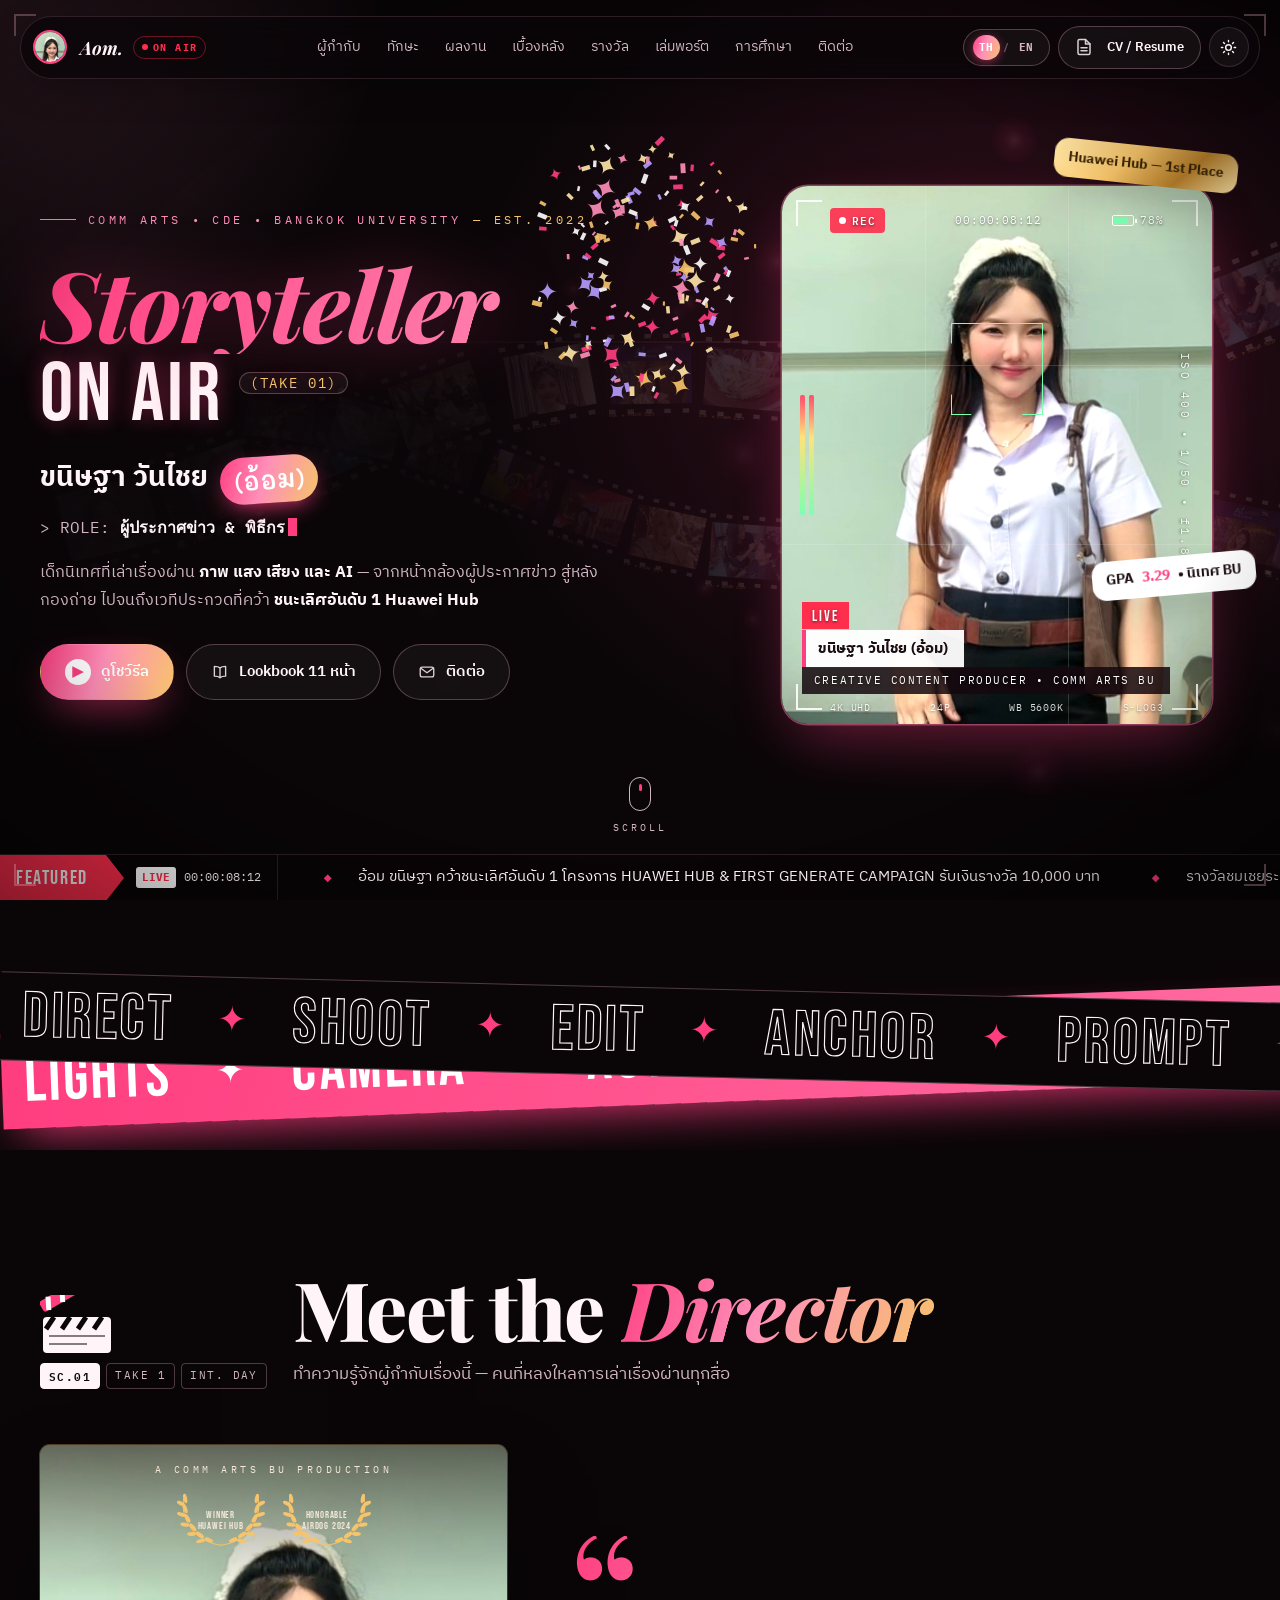
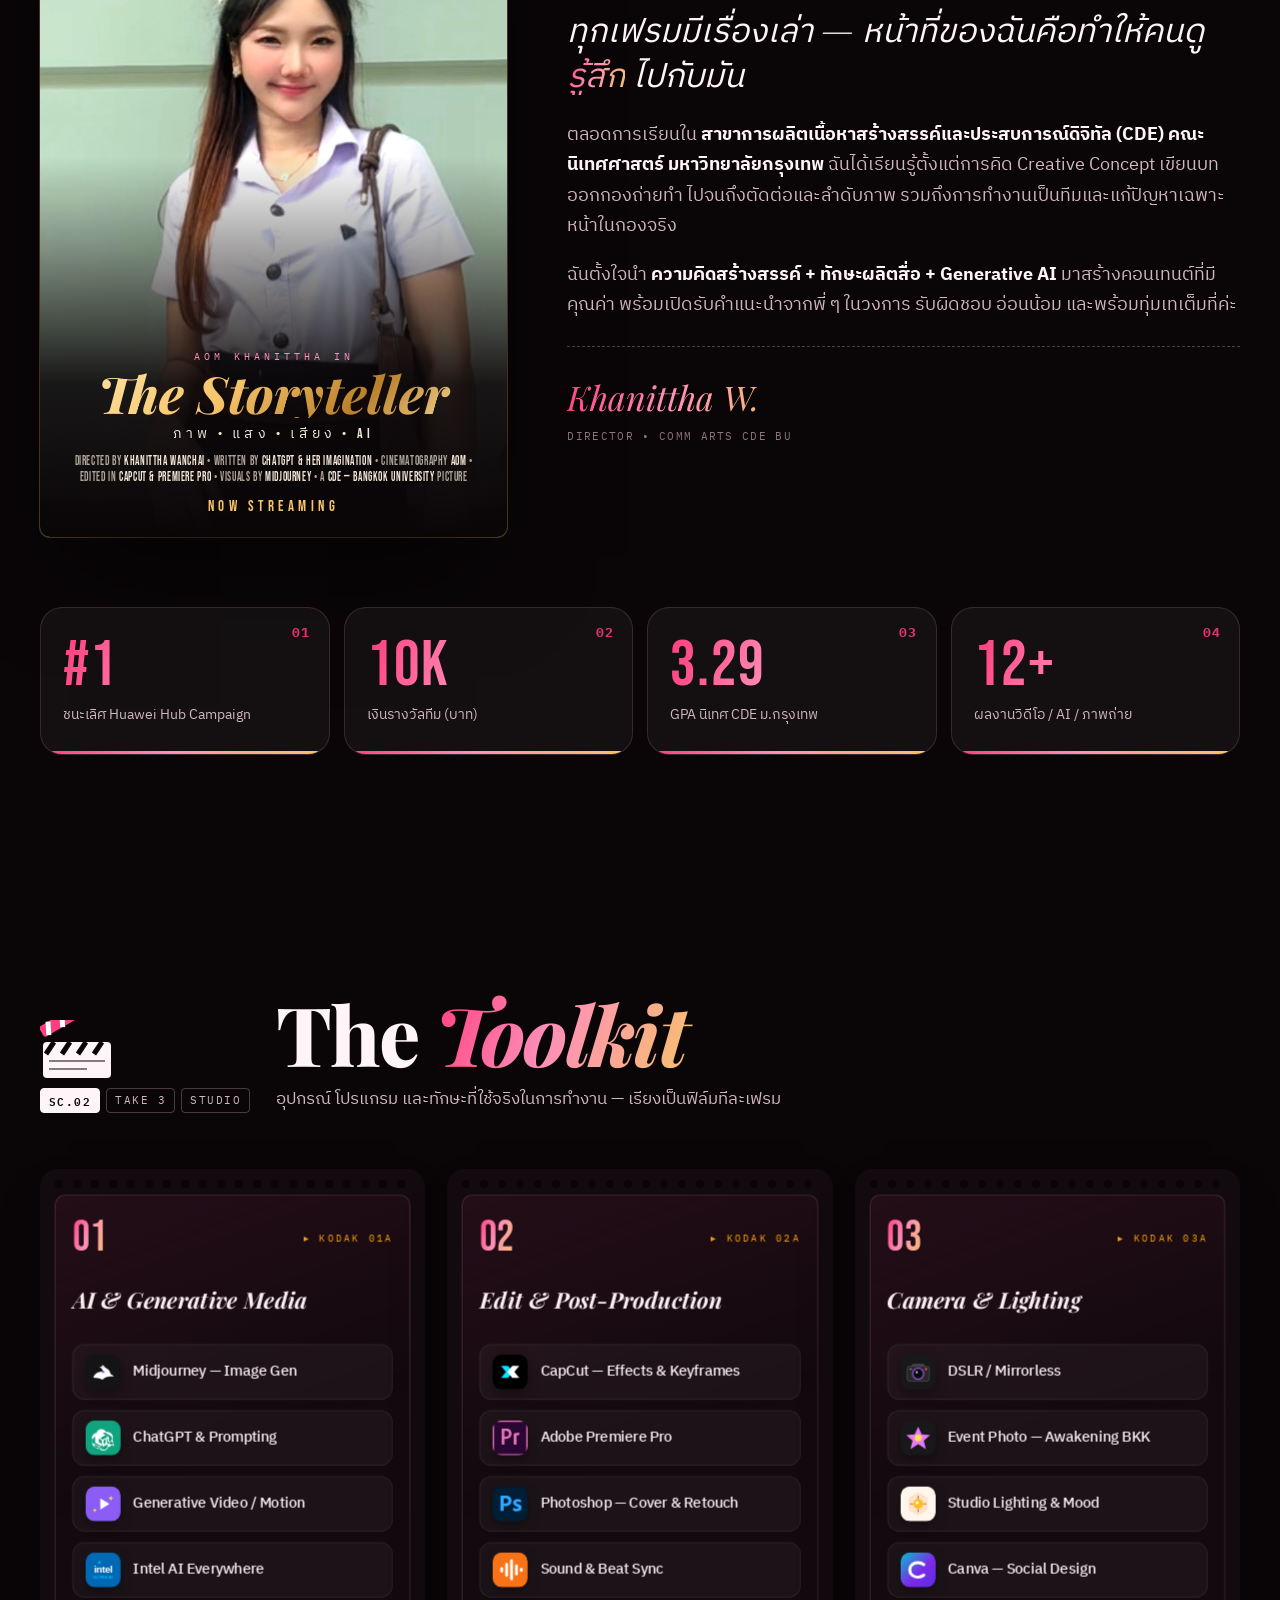
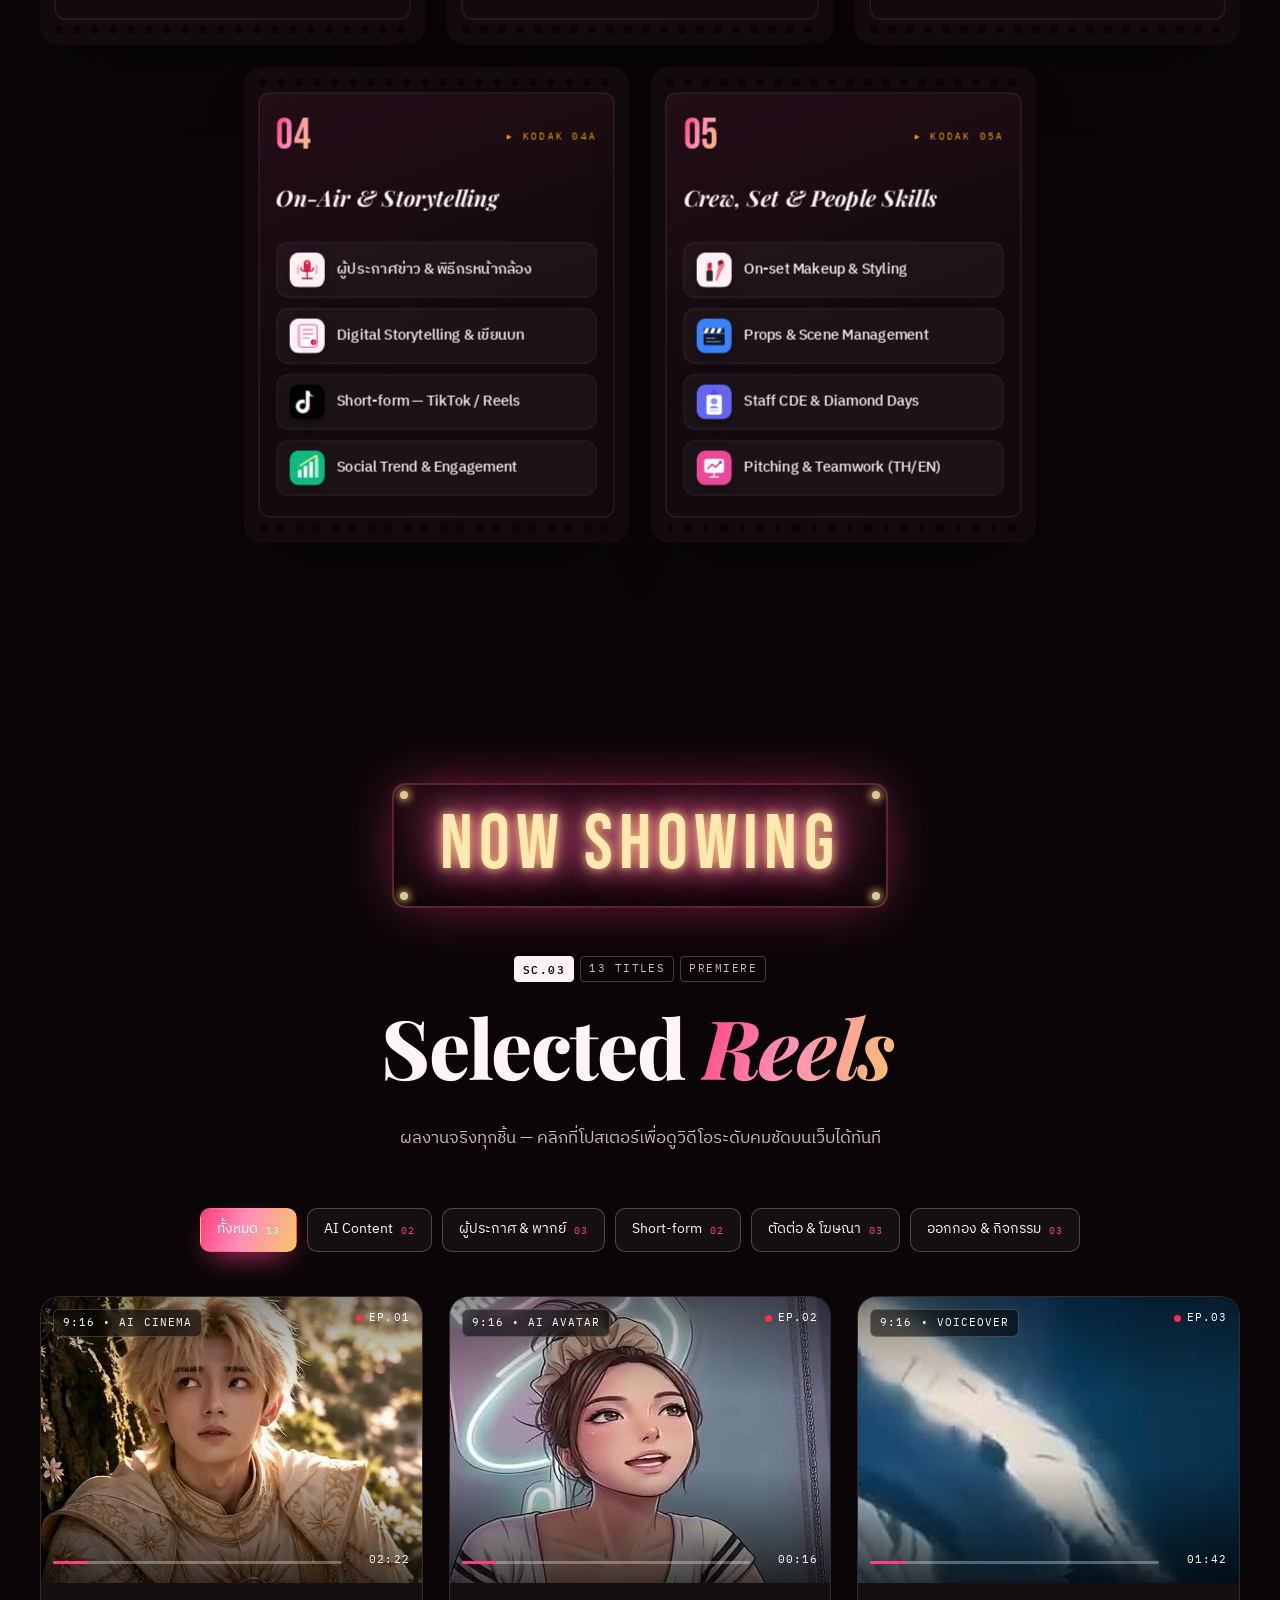
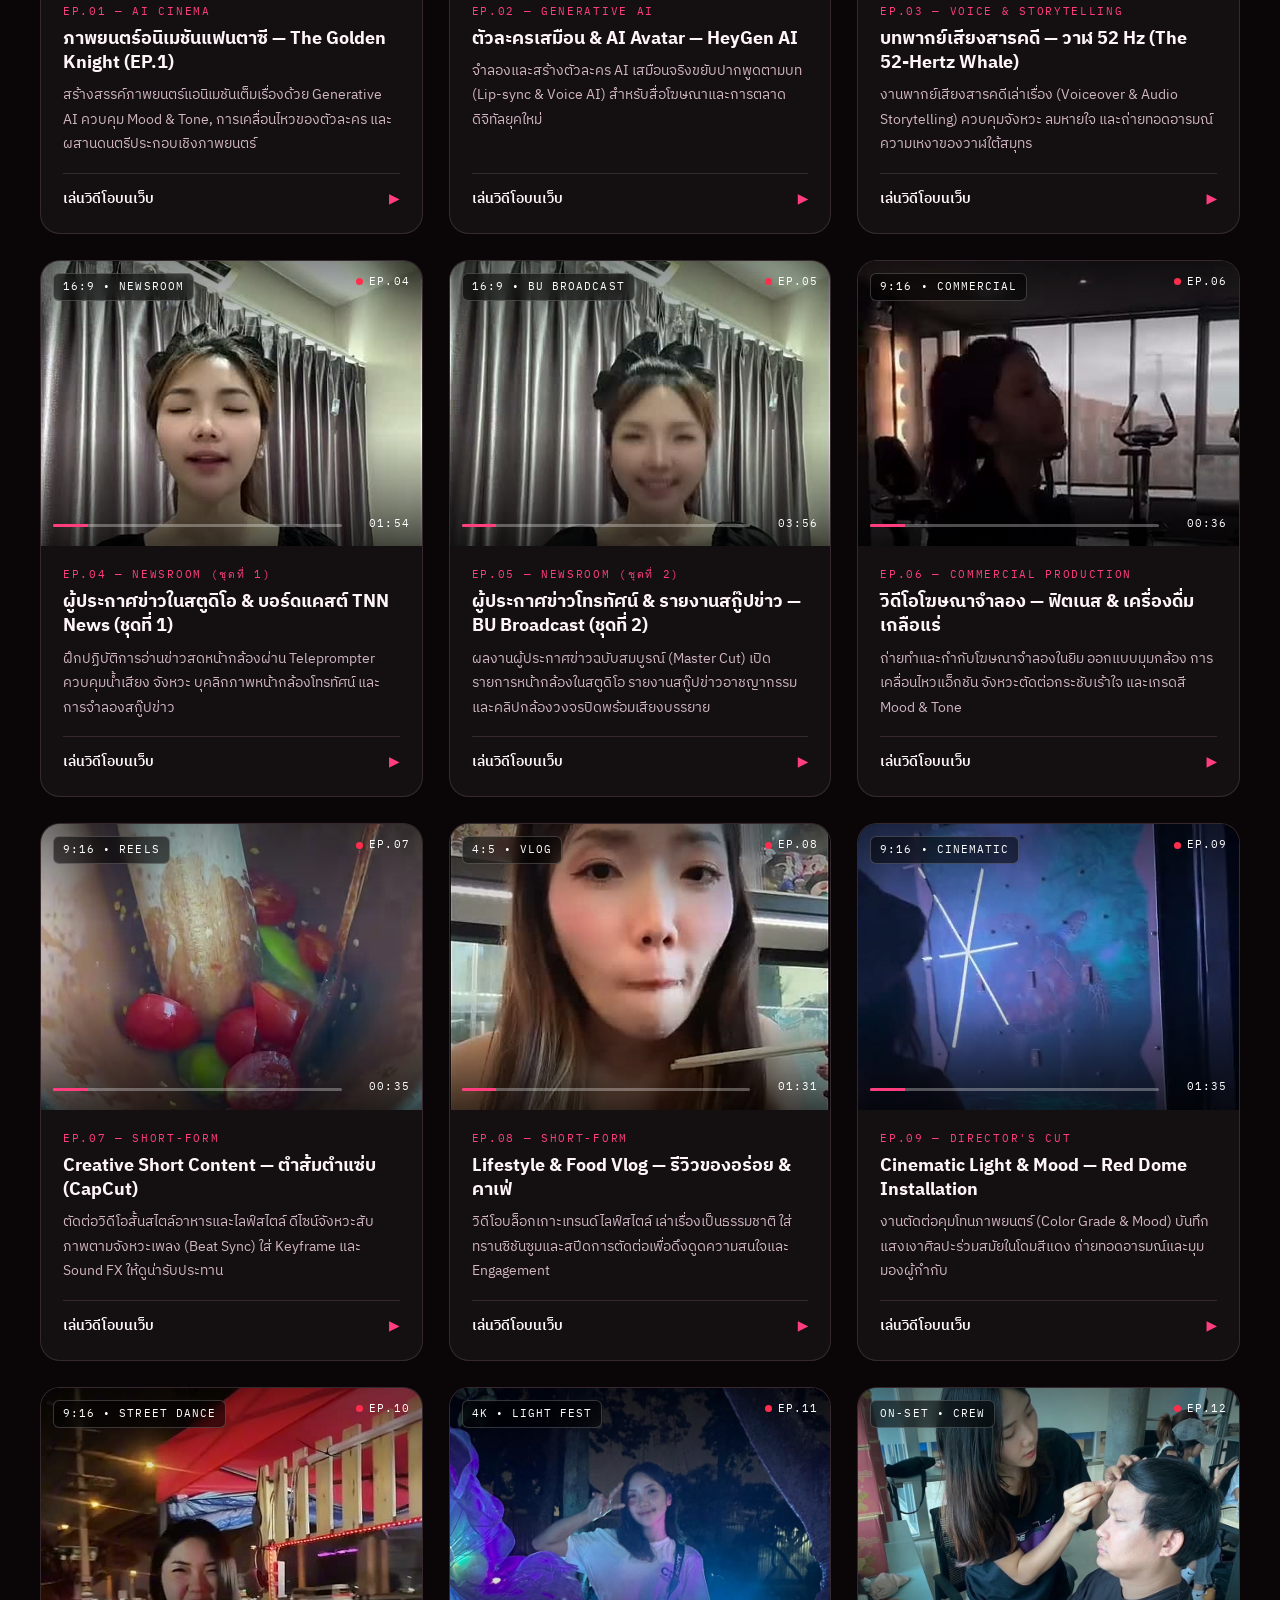
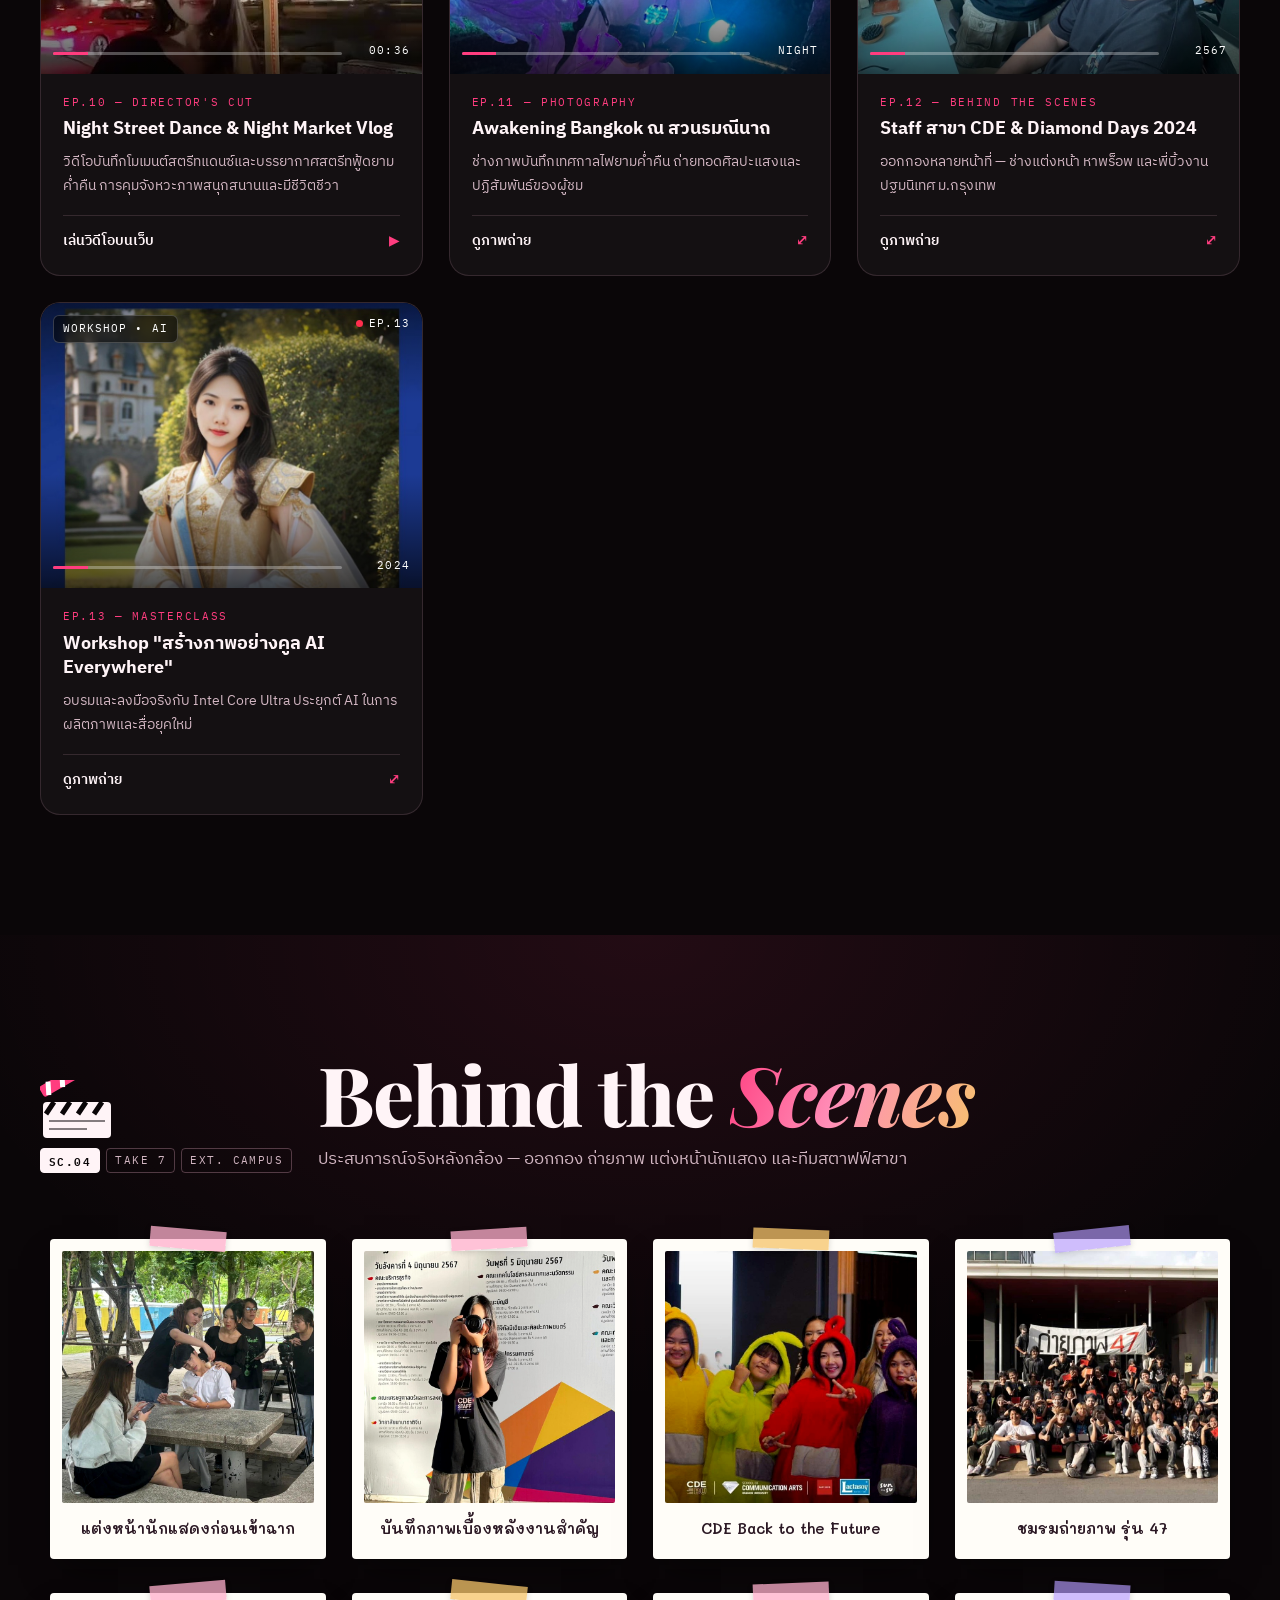
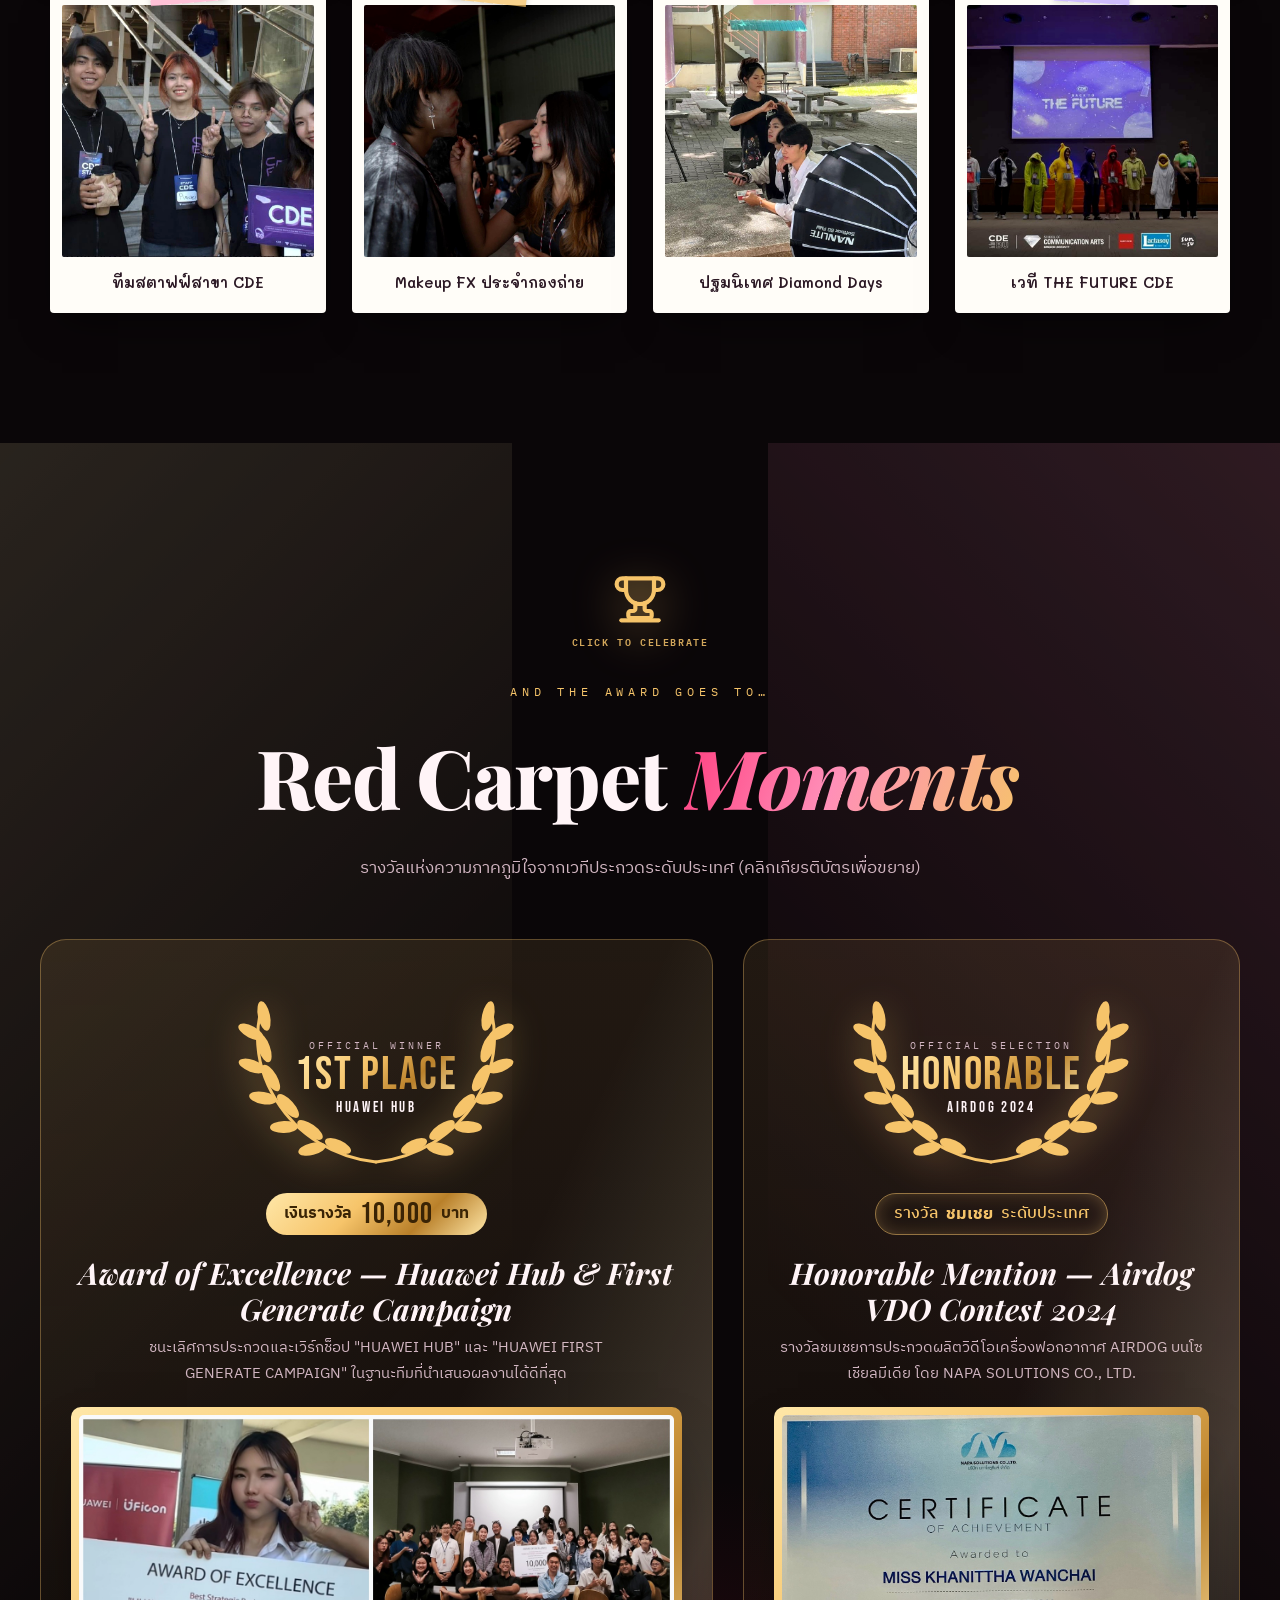
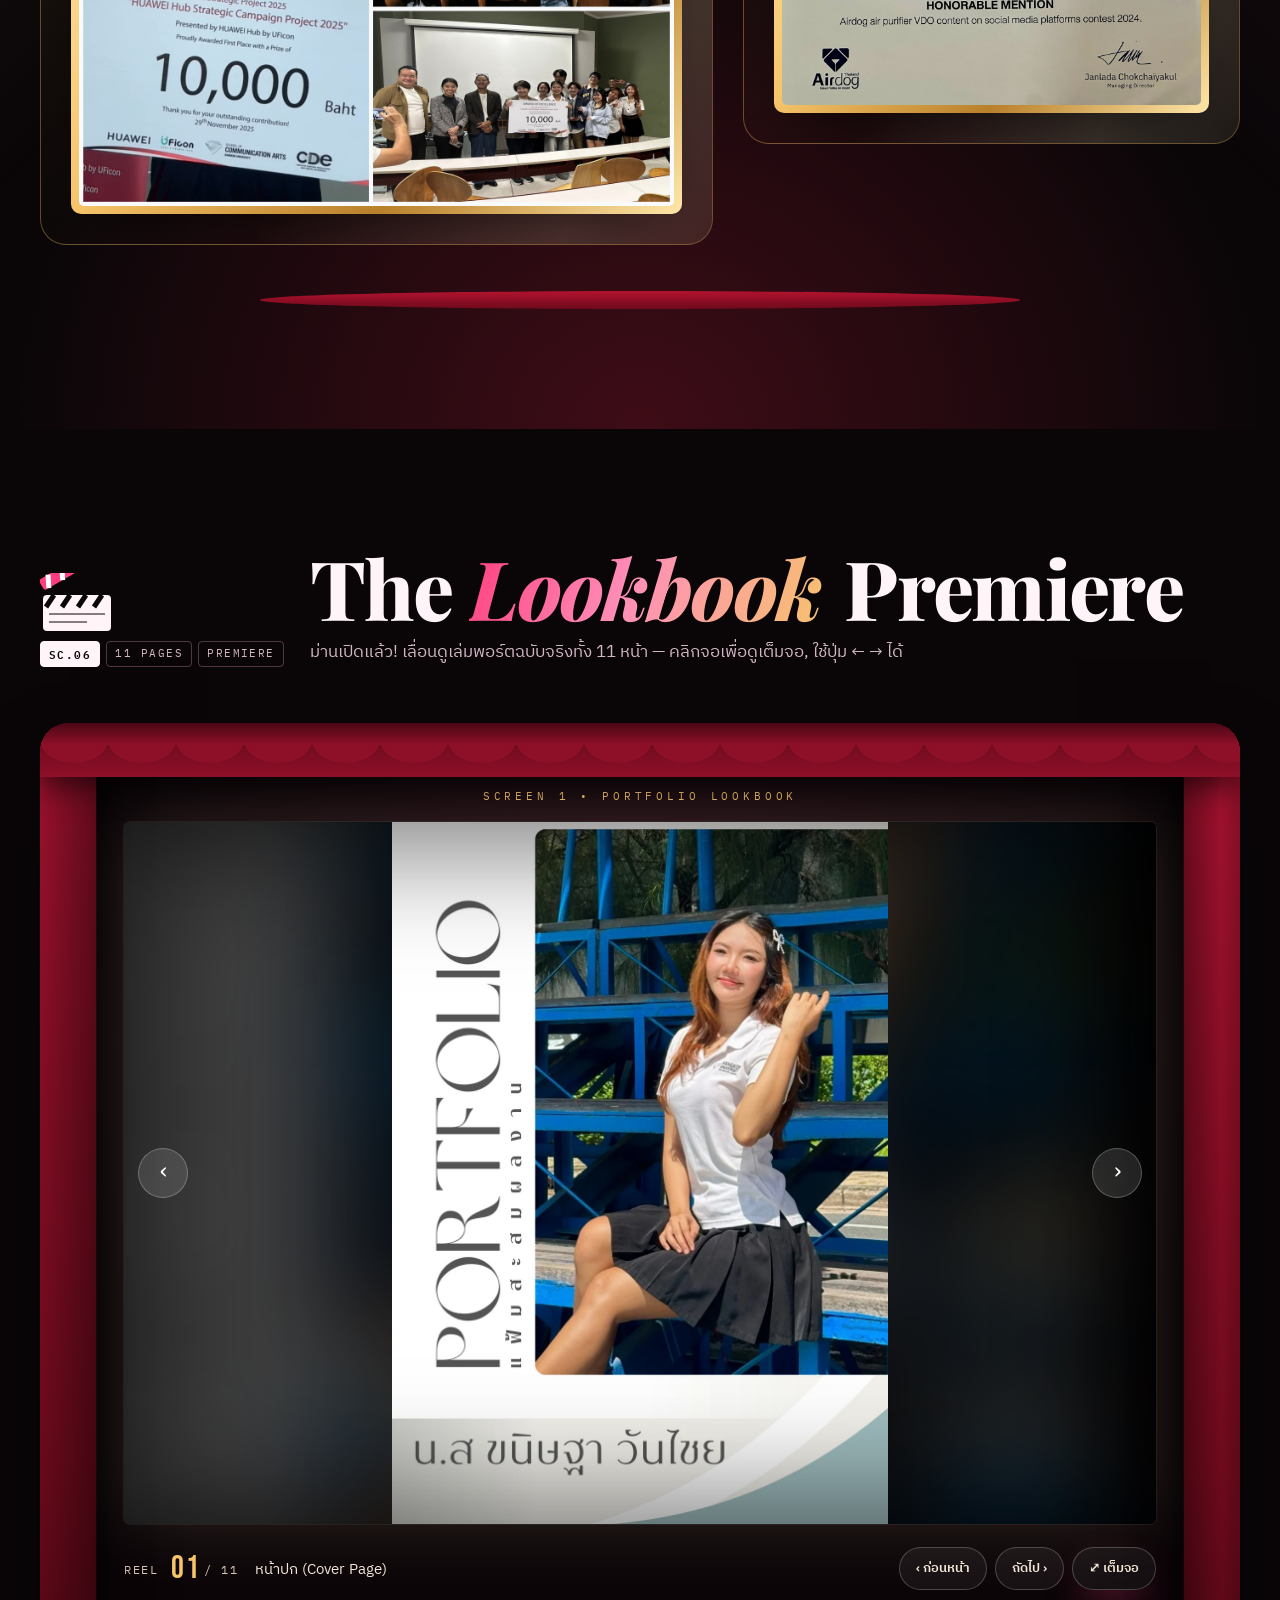
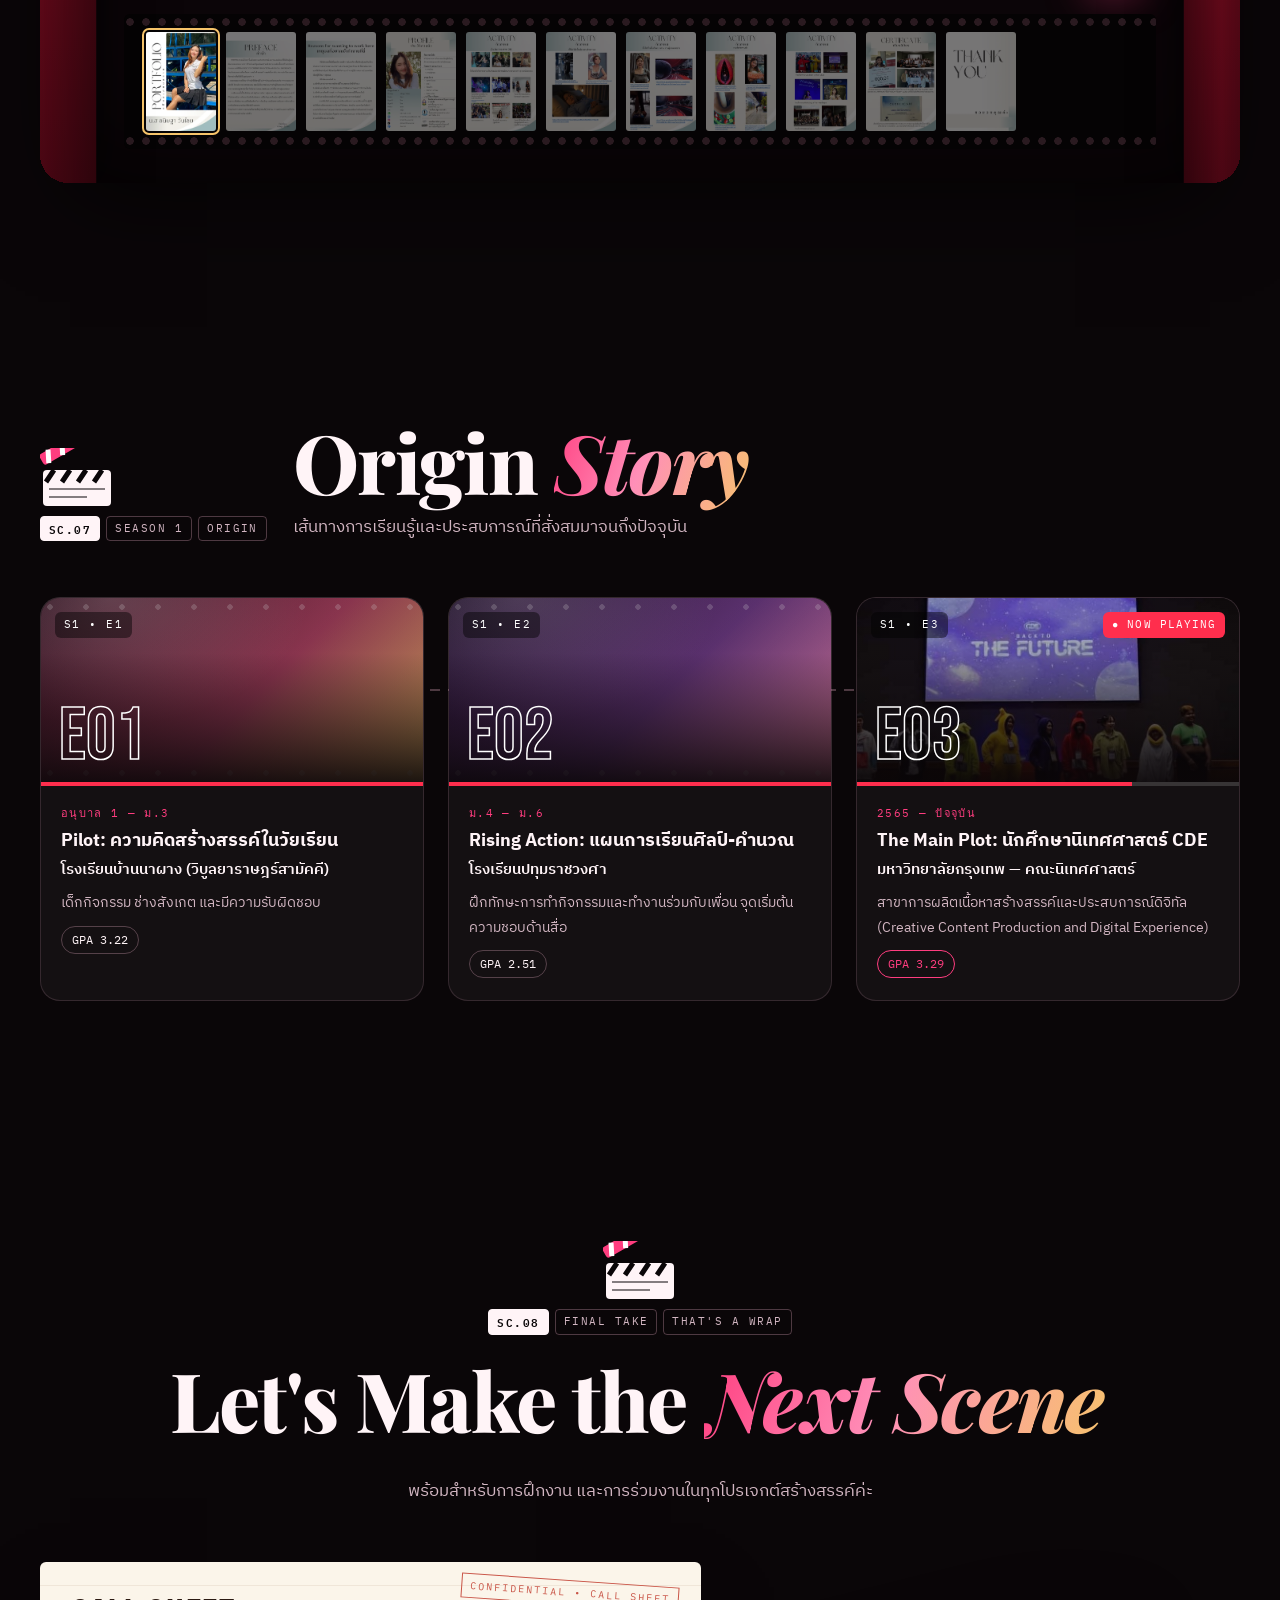
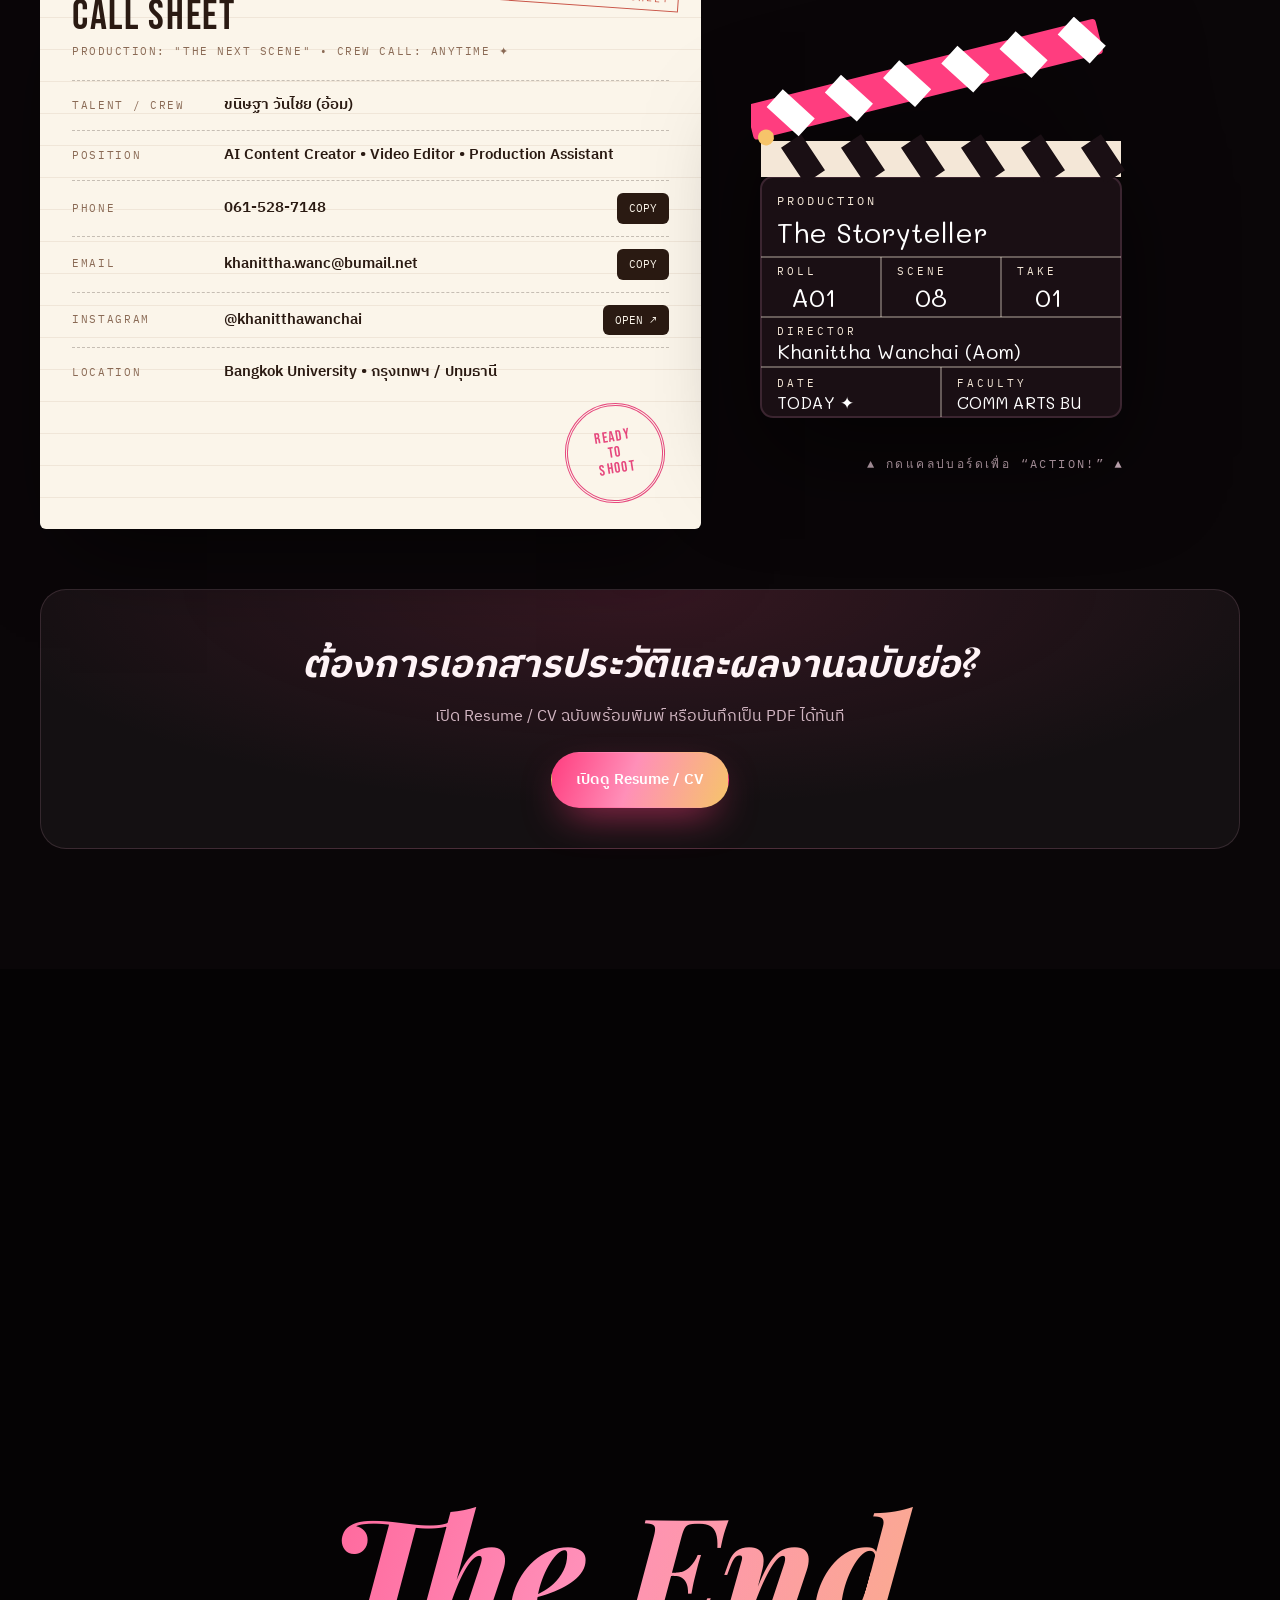
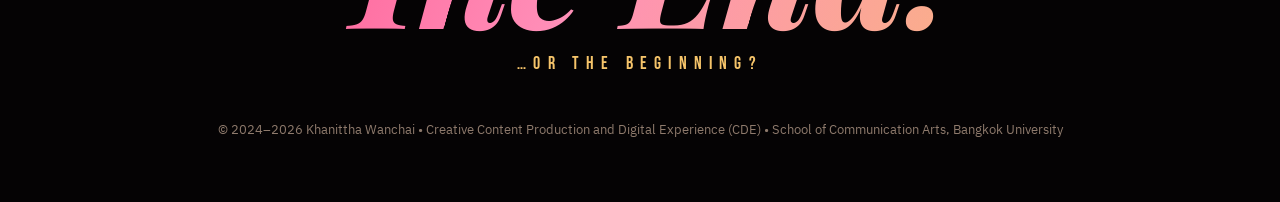
==== index.html @ ea84eb26 "fix(reels): fix lightbox mismatch on Reel 12 & 13, and upgrade all 10 video posters with cache-busti" ====
<!doctype html>
<html lang="th" data-theme="dark">
<head>
  <meta charset="utf-8">
  <meta name="viewport" content="width=device-width, initial-scale=1, viewport-fit=cover">
  <title>ขนิษฐา วันไชย (อ้อม) — THE STORYTELLER | คณะนิเทศศาสตร์ มหาวิทยาลัยกรุงเทพ</title>
  <meta name="description" content="พอร์ตโฟลิโอของ ขนิษฐา วันไชย (อ้อม) นักศึกษาคณะนิเทศศาสตร์ สาขา CDE มหาวิทยาลัยกรุงเทพ — AI Content Creator, ผู้ประกาศข่าว, ตัดต่อวิดีโอ และช่างภาพ เจ้าของรางวัลชนะเลิศอันดับ 1 Huawei Hub">
  <meta name="theme-color" content="#0A0608">
  <meta property="og:type" content="website">
  <meta property="og:title" content="ขนิษฐา วันไชย (อ้อม) — THE STORYTELLER | Comm Arts BU">
  <meta property="og:description" content="Creative Content Producer & AI Storyteller • ชนะเลิศอันดับ 1 Huawei Hub • นิเทศศาสตร์ CDE ม.กรุงเทพ">
  <meta property="og:image" content="assets/hero-cover.jpg">
  <link rel="icon" href="data:image/svg+xml,<svg xmlns='http://www.w3.org/2000/svg' viewBox='0 0 32 32'><rect width='32' height='32' rx='6' fill='%23ff3d7f'/><circle cx='16' cy='16' r='9' fill='none' stroke='%23fff' stroke-width='2.2'/><circle cx='16' cy='16' r='3.5' fill='%23fff'/><circle cx='16' cy='10' r='1.5' fill='%23fff'/><circle cx='16' cy='22' r='1.5' fill='%23fff'/><circle cx='10' cy='16' r='1.5' fill='%23fff'/><circle cx='22' cy='16' r='1.5' fill='%23fff'/></svg>">
  <script>try{document.documentElement.dataset.theme=localStorage.getItem('aom-theme')||document.documentElement.dataset.theme;}catch(e){}</script>
  <link rel="preconnect" href="https://fonts.googleapis.com">
  <link rel="preconnect" href="https://fonts.gstatic.com" crossorigin>
  <link href="https://fonts.googleapis.com/css2?family=Bebas+Neue&family=IBM+Plex+Mono:wght@400;500;600&family=IBM+Plex+Sans+Thai:wght@300;400;500;600;700&family=Mali:wght@500;600&family=Playfair+Display:ital,wght@0,600;0,800;1,600;1,700;1,800&display=swap" rel="stylesheet">
  <link rel="stylesheet" href="styles.css">
  <link rel="preload" as="image" href="assets/cine/profile-uniform-hero.jpg">
</head>
<body>

  <!-- ===== SVG sprite: laurel + mini clapper ===== -->
  <svg width="0" height="0" style="position:absolute" aria-hidden="true">
    <defs>
      <symbol id="laurel" viewBox="0 0 300 200">
        <g fill="currentColor">
          <path d="M150 188c-40-4-78-26-100-62C34 100 28 70 34 40" fill="none" stroke="currentColor" stroke-width="3" stroke-linecap="round"/>
          <path d="M150 188c40-4 78-26 100-62 16-26 22-56 16-86" fill="none" stroke="currentColor" stroke-width="3" stroke-linecap="round"/>
          <g id="leafL">
            <ellipse cx="38" cy="42" rx="6" ry="15" transform="rotate(-12 38 42)"/>
            <ellipse cx="25" cy="58" rx="6" ry="14" transform="rotate(-62 25 58)"/>
            <ellipse cx="38" cy="74" rx="6" ry="15" transform="rotate(-20 38 74)"/>
            <ellipse cx="26" cy="92" rx="6" ry="14" transform="rotate(-70 26 92)"/>
            <ellipse cx="45" cy="104" rx="6" ry="15" transform="rotate(-30 45 104)"/>
            <ellipse cx="37" cy="124" rx="6" ry="14" transform="rotate(-80 37 124)"/>
            <ellipse cx="62" cy="132" rx="6" ry="15" transform="rotate(-42 62 132)"/>
            <ellipse cx="58" cy="153" rx="6" ry="14" transform="rotate(-92 58 153)"/>
            <ellipse cx="84" cy="156" rx="6" ry="15" transform="rotate(-55 84 156)"/>
            <ellipse cx="86" cy="175" rx="6" ry="14" transform="rotate(-104 86 175)"/>
            <ellipse cx="112" cy="172" rx="6" ry="14" transform="rotate(-66 112 172)"/>
          </g>
          <use href="#leafL" transform="matrix(-1 0 0 1 300 0)"/>
        </g>
      </symbol>
      <symbol id="clap" viewBox="0 0 74 60">
        <rect x="3" y="22" width="68" height="36" rx="4" fill="currentColor"/>
        <path d="M14 22l-8 12M30 22l-8 12M46 22l-8 12M62 22l-8 12" stroke="var(--bg)" stroke-width="5"/>
        <rect x="9" y="40" width="56" height="2" fill="var(--bg)" opacity=".5"/>
        <rect x="9" y="48" width="38" height="2" fill="var(--bg)" opacity=".5"/>
        <g class="clap-arm">
          <rect x="3" y="6" width="68" height="12" rx="3" fill="var(--rose)"/>
          <path d="M14 6l-6 12M30 6l-6 12M46 6l-6 12M62 6l-6 12" stroke="#fff" stroke-width="5"/>
        </g>
      </symbol>
    </defs>
  </svg>

  <!-- ===== INTRO: film leader countdown ===== -->
  <div class="intro" id="intro" aria-hidden="true">
    <div class="intro-meta">PROD. CDE—BU<br>ROLL A001<br>24 FPS • 2.39:1</div>
    <div class="leader">
      <div class="sweep"></div>
      <div class="ring"></div>
      <div class="ring r2"></div>
      <div class="num">3</div>
    </div>
    <div class="intro-presents">
      <div>
        <small>COMMUNICATION ARTS • BANGKOK UNIVERSITY PRESENTS</small>
        <strong>The Storyteller</strong>
        <em>STARRING AOM KHANITTHA</em>
      </div>
    </div>
    <button class="intro-skip" type="button">SKIP ▸▸</button>
  </div>

  <div class="grain" aria-hidden="true"></div>
  <div class="vignette" aria-hidden="true"></div>
  <div class="scroll-bar" aria-hidden="true"></div>
  <canvas id="confetti" aria-hidden="true"></canvas>

  <!-- Camera HUD on viewport -->
  <div class="hud" aria-hidden="true">
    <i class="c1"></i><i class="c2"></i><i class="c3"></i><i class="c4"></i>
  </div>

  <!-- ===== NAV ===== -->
  <nav class="nav" aria-label="เมนูหลัก">
    <div class="nav-inner">
      <a href="#top" class="brand">
        <img src="assets/cine/profile-uniform-avatar.jpg" alt="อ้อม ขนิษฐา">
        <b>Aom.</b>
        <span class="rec-chip">ON AIR</span>
      </a>
      <div class="nav-links">
        <a href="#about" data-i18n="nav_about">ผู้กำกับ</a>
        <a href="#skills" data-i18n="nav_skills">ทักษะ</a>
        <a href="#works" data-i18n="nav_works">ผลงาน</a>
        <a href="#bts" data-i18n="nav_bts">เบื้องหลัง</a>
        <a href="#awards" data-i18n="nav_awards">รางวัล</a>
        <a href="#lookbook" data-i18n="nav_lookbook">เล่มพอร์ต</a>
        <a href="#journey" data-i18n="nav_journey">การศึกษา</a>
        <a href="#contact" data-i18n="nav_contact">ติดต่อ</a>
      </div>
      <div class="nav-actions">
        <button class="lang-toggle" id="langToggle" type="button" aria-label="Switch Language / สลับภาษา">
          <span class="l-opt l-th active">TH</span>
          <span class="l-sep">/</span>
          <span class="l-opt l-en">EN</span>
        </button>
        <a href="resume.html" target="_blank" class="btn btn-sm"><svg class="btn-ico" width="13" height="13" viewBox="0 0 24 24" fill="none" stroke="currentColor" stroke-width="2" stroke-linecap="round" stroke-linejoin="round" style="margin-right:4px;vertical-align:-1px"><path d="M14 2H6a2 2 0 0 0-2 2v16a2 2 0 0 0 2 2h12a2 2 0 0 0 2-2V8z"/><polyline points="14 2 14 8 20 8"/><line x1="16" y1="13" x2="8" y2="13"/><line x1="16" y1="17" x2="8" y2="17"/></svg><span data-i18n="nav_cv">CV / Resume</span></a>
        <button class="icon-btn" id="themeToggle" type="button" aria-label="สลับโหมดสี">
          <svg class="theme-icon-sun" width="17" height="17" viewBox="0 0 24 24" fill="none" stroke="currentColor" stroke-width="2" stroke-linecap="round" stroke-linejoin="round"><circle cx="12" cy="12" r="4"/><path d="M12 2v2M12 20v2M4.93 4.93l1.41 1.41M17.66 17.66l1.41 1.41M2 12h2M20 12h2M6.34 17.66l-1.41 1.41M19.07 4.93l-1.41 1.41"/></svg>
          <svg class="theme-icon-moon" width="17" height="17" viewBox="0 0 24 24" fill="none" stroke="currentColor" stroke-width="2" stroke-linecap="round" stroke-linejoin="round" style="display:none;"><path d="M12 3a6 6 0 0 0 9 9 9 9 0 1 1-9-9Z"/></svg>
        </button>
        <button class="icon-btn menu-btn" id="menuBtn" type="button" aria-label="เปิดเมนู">
          <svg width="18" height="18" viewBox="0 0 24 24" fill="none" stroke="currentColor" stroke-width="2" stroke-linecap="round"><line x1="4" y1="6" x2="20" y2="6"/><line x1="4" y1="12" x2="20" y2="12"/><line x1="4" y1="18" x2="20" y2="18"/></svg>
        </button>
      </div>
    </div>
  </nav>
  <div class="mobile-menu" id="mobileMenu">
    <div class="mobile-lang-row">
      <button class="m-lang-btn active" data-setlang="th" type="button">TH</button>
      <button class="m-lang-btn" data-setlang="en" type="button">EN</button>
    </div>
    <a href="#about"><small>01</small><span data-i18n="nav_about">ผู้กำกับ</span></a>
    <a href="#skills"><small>02</small><span data-i18n="nav_skills">ทักษะ</span></a>
    <a href="#works"><small>03</small><span data-i18n="nav_works">ผลงาน</span></a>
    <a href="#bts"><small>04</small><span data-i18n="nav_bts">เบื้องหลัง</span></a>
    <a href="#awards"><small>05</small><span data-i18n="nav_awards">รางวัล</span></a>
    <a href="#lookbook"><small>06</small><span data-i18n="nav_lookbook">เล่มพอร์ต</span></a>
    <a href="#journey"><small>07</small><span data-i18n="nav_journey">การศึกษา</span></a>
    <a href="#contact"><small>08</small><span data-i18n="nav_contact">ติดต่อ</span></a>
    <a href="resume.html" target="_blank"><small>CV</small><span data-i18n="nav_resume_m">เรซูเม่ ↗</span></a>
  </div>

  <!-- ===== HERO ===== -->
  <header class="hero" id="top">
    <canvas id="film3d" aria-hidden="true"></canvas>
    <div class="spotlight" aria-hidden="true"></div>
    <div class="wrap">
      <div class="hero-grid">
        <div>
          <div class="kicker">COMM ARTS • CDE • BANGKOK UNIVERSITY <span style="color:var(--gold)">— EST. 2022</span></div>
          <h1 class="hero-title">
            <span class="l1 glitch" data-split>Storyteller</span>
            <span class="l2"><span data-split data-offset="11">ON AIR</span><sup>(TAKE 01)</sup></span>
          </h1>
          <div class="hero-th"><span data-i18n="hero_name">ขนิษฐา วันไชย</span> <span class="nick" data-i18n="hero_nick">(อ้อม)</span></div>
          <div class="typeline">&gt; ROLE: <b id="typeText">AI Content Creator</b><span class="caret"></span></div>
          <p class="hero-desc" data-i18n="hero_desc">
            เด็กนิเทศที่เล่าเรื่องผ่าน <strong>ภาพ แสง เสียง และ AI</strong> — จากหน้ากล้องผู้ประกาศข่าว สู่หลังกองถ่าย
            ไปจนถึงเวทีประกวดที่คว้า <strong>ชนะเลิศอันดับ 1 Huawei Hub</strong>
          </p>
          <div class="hero-cta">
            <a href="#works" class="btn btn-primary"><span class="play-ico">▶</span> <span data-i18n="hero_cta_reel">ดูโชว์รีล</span></a>
            <a href="#lookbook" class="btn"><svg class="btn-ico" viewBox="0 0 24 24" fill="none" stroke="currentColor" stroke-width="1.8" stroke-linecap="round" stroke-linejoin="round" aria-hidden="true"><path d="M12 6.5C10.3 5 8 4.5 4.5 4.5v13c3.5 0 5.8.5 7.5 2 1.7-1.5 4-2 7.5-2v-13c-3.5 0-5.8.5-7.5 2Z"/><path d="M12 6.5v13"/></svg> <span data-i18n="hero_cta_lookbook">Lookbook 11 หน้า</span></a>
            <a href="#contact" class="btn"><svg class="btn-ico" viewBox="0 0 24 24" fill="none" stroke="currentColor" stroke-width="1.8" stroke-linecap="round" stroke-linejoin="round" aria-hidden="true"><rect x="3" y="5.5" width="18" height="13" rx="2.5"/><path d="m3.8 7 8.2 6 8.2-6"/></svg> <span data-i18n="hero_cta_contact">ติดต่อ</span></a>
          </div>
        </div>

        <div class="vf-wrap">
          <div class="vf-border" aria-hidden="true"></div>
          <div class="vf">
            <img src="assets/cine/profile-uniform-hero.jpg" alt="ขนิษฐา วันไชย (อ้อม)">
            <div class="frame-glare"></div>
            <div class="vf-ui">
              <div class="vf-grid"></div>
              <i class="vf-corner a"></i><i class="vf-corner b"></i><i class="vf-corner c"></i><i class="vf-corner d"></i>
              <div class="vf-top"><span class="vf-rec">REC</span><span data-tc=""></span><span class="battery"><i></i>78%</span></div>
              <div class="vf-focus"></div>
              <div class="meters"><span></span><span></span></div>
              <div class="vf-exp">ISO 400 • 1/50 • f1.8</div>
              <div class="lower-third">
                <span class="lt-tag">LIVE</span>
                <span class="lt-name">ขนิษฐา วันไชย (อ้อม)</span>
                <span class="lt-role">CREATIVE CONTENT PRODUCER • COMM ARTS BU</span>
              </div>
              <div class="vf-bottom"><span>4K UHD</span><span>24P</span><span>WB 5600K</span><span>S-LOG3</span></div>
            </div>
          </div>
          <div class="sticker s1" data-i18n="hero_sticker1">Huawei Hub — 1st Place</div>
          <div class="sticker s2" data-i18n="hero_sticker2">GPA <b>3.29</b> • นิเทศ BU</div>
        </div>
      </div>
    </div>

    <div class="scroll-cue" aria-hidden="true"><i></i>SCROLL</div>

    <div class="ticker" aria-label="ข่าวด่วน">
      <div class="ticker-label">FEATURED</div>
      <div class="ticker-live"><b>LIVE</b><span data-tc=""></span></div>
      <div class="ticker-view">
        <div class="ticker-track" data-loop>
          <span>อ้อม ขนิษฐา คว้าชนะเลิศอันดับ 1 โครงการ HUAWEI HUB & FIRST GENERATE CAMPAIGN รับเงินรางวัล 10,000 บาท</span>
          <span>รางวัลชมเชยระดับประเทศ AIRDOG VDO CONTEST 2024</span>
          <span>ช่างภาพประจำงาน AWAKENING BANGKOK ณ สวนรมณีนาถ</span>
          <span>สตาฟฟ์สาขา CDE & ปฐมนิเทศ DIAMOND DAYS 2024</span>
          <span>ผ่านเวิร์กช็อป "สร้างภาพอย่างคูล AI EVERYWHERE" กับ INTEL CORE ULTRA</span>
          <span>พร้อมรับฝึกงานสาย AI CONTENT • VIDEO EDITOR • PRODUCTION ASSISTANT แล้ววันนี้!</span>
        </div>
      </div>
    </div>
  </header>

  <!-- ===== BIG MARQUEE BAND ===== -->
  <div class="band" aria-hidden="true">
    <div class="band-row r1"><div data-loop>
      <span>LIGHTS</span><span>CAMERA</span><span>ACTION</span><span>AI STORYTELLING</span><span>นิเทศศาสตร์</span><span>CONTENT CREATOR</span><span>ON AIR</span>
    </div></div>
    <div class="band-row r2"><div data-loop>
      <span>DIRECT</span><span>SHOOT</span><span>EDIT</span><span>ANCHOR</span><span>PROMPT</span><span>PERFORM</span><span>CDE BU</span><span>REPEAT</span>
    </div></div>
  </div>

  <!-- ===== SCENE 01 — ABOUT ===== -->
  <section class="scene" id="about">
    <div class="wrap">
      <div class="scene-head">
        <div class="slate">
          <svg class="clap"><use href="#clap"/></svg>
          <div class="slate-meta"><span>SC.01</span><span>TAKE 1</span><span>INT. DAY</span></div>
        </div>
        <div>
          <h2 class="scene-title">Meet the <em>Director</em></h2>
          <p class="scene-th" data-i18n="about_subtitle">ทำความรู้จักผู้กำกับเรื่องนี้ — คนที่หลงใหลการเล่าเรื่องผ่านทุกสื่อ</p>
        </div>
      </div>

      <div class="about-grid">
        <div class="poster" data-reveal="left">
          <img src="assets/cine/profile-uniform-hero.jpg" alt="โปสเตอร์ภาพยนตร์ อ้อม ขนิษฐา" loading="lazy">
          <div class="poster-top">A COMM ARTS BU PRODUCTION</div>
          <div class="poster-laurels">
            <div class="mini-laurel"><svg viewBox="0 0 300 200"><use href="#laurel"/></svg><span>WINNER<br>HUAWEI HUB</span></div>
            <div class="mini-laurel"><svg viewBox="0 0 300 200"><use href="#laurel"/></svg><span>HONORABLE<br>AIRDOG 2024</span></div>
          </div>
          <div class="poster-body">
            <div class="pre">AOM KHANITTHA IN</div>
            <h3>The Storyteller</h3>
            <div class="tag">ภาพ • แสง • เสียง • AI</div>
            <div class="billing">DIRECTED BY <b>KHANITTHA WANCHAI</b> • WRITTEN BY <b>CHATGPT & HER IMAGINATION</b> • CINEMATOGRAPHY <b>AOM</b> • EDITED IN <b>CAPCUT & PREMIERE PRO</b> • VISUALS BY <b>MIDJOURNEY</b> • A <b>CDE — BANGKOK UNIVERSITY</b> PICTURE</div>
            <div class="poster-date">NOW STREAMING</div>
          </div>
        </div>

        <div class="statement" data-reveal="right">
          <div class="q">“</div>
          <p class="lead" data-i18n="about_lead">ทุกเฟรมมีเรื่องเล่า — หน้าที่ของฉันคือทำให้คนดู <span class="grad-text">รู้สึก</span> ไปกับมัน</p>
          <p data-i18n="about_p1">ตลอดการเรียนใน <strong>สาขาการผลิตเนื้อหาสร้างสรรค์และประสบการณ์ดิจิทัล (CDE) คณะนิเทศศาสตร์ มหาวิทยาลัยกรุงเทพ</strong> ฉันได้เรียนรู้ตั้งแต่การคิด Creative Concept เขียนบท ออกกองถ่ายทำ ไปจนถึงตัดต่อและลำดับภาพ รวมถึงการทำงานเป็นทีมและแก้ปัญหาเฉพาะหน้าในกองจริง</p>
          <p data-i18n="about_p2">ฉันตั้งใจนำ <strong>ความคิดสร้างสรรค์ + ทักษะผลิตสื่อ + Generative AI</strong> มาสร้างคอนเทนต์ที่มีคุณค่า พร้อมเปิดรับคำแนะนำจากพี่ ๆ ในวงการ รับผิดชอบ อ่อนน้อม และพร้อมทุ่มเทเต็มที่ค่ะ</p>
          <div class="sign">
            <div>
              <div class="autograph">Khanittha W.</div>
              <small>DIRECTOR • COMM ARTS CDE BU</small>
            </div>
          </div>
        </div>
      </div>

      <div class="stats" data-reveal>
        <div class="stat" data-num="01"><div class="v">#<span data-count="1">0</span></div><div class="k" data-i18n="stat_huawei">ชนะเลิศ Huawei Hub Campaign</div></div>
        <div class="stat" data-num="02"><div class="v"><span data-count="10" data-suf="K">0</span></div><div class="k" data-i18n="stat_prize">เงินรางวัลทีม (บาท)</div></div>
        <div class="stat" data-num="03"><div class="v"><span data-count="3.29">0</span></div><div class="k" data-i18n="stat_gpa">GPA นิเทศ CDE ม.กรุงเทพ</div></div>
        <div class="stat" data-num="04"><div class="v"><span data-count="12" data-suf="+">0</span></div><div class="k" data-i18n="stat_works">ผลงานวิดีโอ / AI / ภาพถ่าย</div></div>
      </div>
    </div>
  </section>

  <!-- ===== SCENE 02 — SKILLS ===== -->
  <section class="scene" id="skills">
    <div class="wrap">
      <div class="scene-head">
        <div class="slate">
          <svg class="clap"><use href="#clap"/></svg>
          <div class="slate-meta"><span>SC.02</span><span>TAKE 3</span><span>STUDIO</span></div>
        </div>
        <div>
          <h2 class="scene-title">The <em>Toolkit</em></h2>
          <p class="scene-th" data-i18n="skills_subtitle">อุปกรณ์ โปรแกรม และทักษะที่ใช้จริงในการทำงาน — เรียงเป็นฟิล์มทีละเฟรม</p>
        </div>
      </div>

      <div class="skills-grid">
        <div class="skill-card" data-reveal style="--d:0s">
          <div class="frame"><div class="frame-glare"></div><div class="frame-in">
            <div class="frame-head"><span class="no">01</span><span class="edge">▸ KODAK 01A</span></div>
            <h3 data-i18n="skill_cat1">AI & Generative Media</h3>
            <div class="chips">
              <div class="chip"><span class="ico"><svg xmlns="http://www.w3.org/2000/svg" viewBox="0 0 100 100"> <rect width="100" height="100" rx="22" fill="#141416"/> <path fill="#FFFFFF" d="M22 66.5c1.2-5.4 4.5-9.8 9.3-12.8 5.5-3.4 12.4-4.8 19.2-4.2-1.8-6.1-5.8-11.2-11.1-14.6 9.1-1.2 18.4 1.8 24.8 7.9 3.8 3.6 6.3 8.3 7.4 13.4 3.7 1.4 7 3.9 9.4 7.2-6.5-1.5-13.3-1.2-19.6.9-4.8 1.6-9.3 4.2-12.8 7.8-5.8-3.4-12.4-5.3-19.2-5.5-2.6 0-5.1.3-7.4-.1zM48 30c-.6 2.3-1.6 4.5-2.9 6.5 3.8-.5 7.6-.2 11.2.9-2.5-3-5.3-5.5-8.3-7.4z"/> <circle cx="50" cy="50" r="3.5" fill="#A855F7"/> </svg></span><span class="chip-txt" data-i18n="skill_mj">Midjourney — Image Gen</span></div>
              <div class="chip"><span class="ico"><svg xmlns="http://www.w3.org/2000/svg" viewBox="0 0 100 100"> <rect width="100" height="100" rx="22" fill="#10A37F"/> <path fill="#FFFFFF" d="M76.8 54.3a14.7 14.7 0 0 0 .9-7.2 15 15 0 0 0-9.8-12.7 14.8 14.8 0 0 0-9.2-1.7 15 15 0 0 0-13-7.5 15 15 0 0 0-14.4 10.5 14.8 14.8 0 0 0-10.4 5.3 15 15 0 0 0-1.6 15.9 14.8 14.8 0 0 0-.9 7.2 15 15 0 0 0 9.8 12.7 14.8 14.8 0 0 0 9.2 1.7 15 15 0 0 0 13 7.5 15 15 0 0 0 14.4-10.5 14.8 14.8 0 0 0 10.4-5.3 15 15 0 0 0 1.6-15.9zm-26.8 28.5a9.8 9.8 0 0 1-7.8-3.9l.4-.2 13-7.5a2.7 2.7 0 0 0 1.3-2.3v-18.4l5.5 3.2v17.4a9.9 9.9 0 0 1-12.4 11.7zm-22.7-8.3a9.8 9.8 0 0 1-2.9-8.2l.4.2 13 7.5a2.7 2.7 0 0 0 2.7 0l16-9.2v6.4l-15.1 8.7a9.9 9.9 0 0 1-14.1-5.4zm-4.9-23.7a9.8 9.8 0 0 1 4.9-4.3v15.5a2.7 2.7 0 0 0 1.3 2.3l16 9.2-5.5 3.2-15.1-8.7a9.9 9.9 0 0 1-1.6-17.2zm42.6-4.5-16-9.2 5.5-3.2 15.1 8.7a9.9 9.9 0 0 1 1.6 17.2 9.8 9.8 0 0 1-4.9 4.3v-15.5a2.7 2.7 0 0 0-1.3-2.3zm13.1 19.3a9.8 9.8 0 0 1 2.9 8.2l-.4-.2-13-7.5a2.7 2.7 0 0 0-2.7 0l-16 9.2v-6.4l15.1-8.7a9.9 9.9 0 0 1 14.1 5.4zm-29.3-11-7.2-4.2 16-9.2 7.2 4.2zm-2.4 12.8-8.8-5.1v-10.2l8.8 5.1zm4.8 0v-10.2l8.8-5.1v10.2z"/> </svg></span><span class="chip-txt" data-i18n="skill_gpt">ChatGPT & Prompting</span></div>
              <div class="chip"><span class="ico"><svg xmlns="http://www.w3.org/2000/svg" viewBox="0 0 100 100"> <rect width="100" height="100" rx="22" fill="#8B5CF6"/> <polygon points="42,34 68,50 42,66" fill="#FFFFFF"/> <!-- Sparkles / AI Motion --> <path d="M72 26 L74 32 L80 34 L74 36 L72 42 L70 36 L64 34 L70 32 Z" fill="#FDE047"/> <path d="M26 62 L28 66 L32 68 L28 70 L26 74 L24 70 L20 68 L24 66 Z" fill="#FDE047"/> </svg></span><span class="chip-txt" data-i18n="skill_vid">Generative Video / Motion</span></div>
              <div class="chip"><span class="ico"><svg xmlns="http://www.w3.org/2000/svg" viewBox="0 0 100 100"> <rect width="100" height="100" rx="22" fill="#0068B5"/> <text x="50" y="58" fill="#FFFFFF" font-family="-apple-system, BlinkMacSystemFont, sans-serif" font-weight="800" font-size="28" text-anchor="middle" letter-spacing="-1">intel</text> <rect x="36" y="26" width="6" height="6" fill="#00C7FD"/> <text x="50" y="76" fill="#00C7FD" font-family="-apple-system, BlinkMacSystemFont, sans-serif" font-weight="700" font-size="11" text-anchor="middle" letter-spacing="1">ULTRA AI</text> </svg></span><span class="chip-txt" data-i18n="skill_intel">Intel AI Everywhere</span></div>
            </div>
          </div></div>
        </div>

        <div class="skill-card" data-reveal style="--d:.1s">
          <div class="frame"><div class="frame-glare"></div><div class="frame-in">
            <div class="frame-head"><span class="no">02</span><span class="edge">▸ KODAK 02A</span></div>
            <h3 data-i18n="skill_cat2">Edit & Post-Production</h3>
            <div class="chips">
              <div class="chip"><span class="ico"><svg xmlns="http://www.w3.org/2000/svg" viewBox="0 0 100 100"> <rect width="100" height="100" rx="22" fill="#000000"/> <path fill="#00E5FF" d="M24 33h20l14 17-14 17H24l14-17z"/> <path fill="#FFFFFF" d="M76 33H56L42 50l14 17h20L62 50z"/> </svg></span><span class="chip-txt" data-i18n="skill_capcut">CapCut — Effects & Keyframes</span></div>
              <div class="chip"><span class="ico"><svg xmlns="http://www.w3.org/2000/svg" viewBox="0 0 128 128"><path fill="#2A0634" d="M0 0h128v128H0z"/><path fill="#E976B9" d="M0 0v128h128V0H0zm123 123H5V5h118v118z"/><path fill="#E976B9" d="M69 47.1c-.1-9.4-7.8-16.9-17.2-16.8H33.3v58.5h9.6V67.5h8.3C61 67.4 69 59.3 69 49.4v-2.3zm-9.6 3c0 5-4.1 9.1-9.1 9.1h-7.4V38.5h7.4c5 0 9.1 4.1 9.1 9.1v2.5zM77.1 88.8V48.9s10.2-5.1 20.2-3.8v8.3s-7 0-10.1 1.3v34.2H77.1z"/></svg></span><span class="chip-txt" data-i18n="skill_premiere">Adobe Premiere Pro</span></div>
              <div class="chip"><span class="ico"><svg xmlns="http://www.w3.org/2000/svg" viewBox="0 0 128 128"><path fill="#001e36" d="M22.667 1.6h82.666C117.867 1.6 128 11.733 128 24.267v79.466c0 12.534-10.133 22.667-22.667 22.667H22.667C10.133 126.4 0 116.267 0 103.733V24.267C0 11.733 10.133 1.6 22.667 1.6Z"/><path fill="#31a8ff" d="M45.867 33.333c-1.6 0-3.2 0-4.853.054-1.654.053-3.201.053-4.641.107-1.44.053-2.773.053-4.053.106-1.227.053-2.08.053-2.987.053-.373 0-.533.213-.533.587v54.88c0 .48.213.694.64.694h10.347c.373-.054.64-.374.586-.747v-17.12c1.013 0 1.76 0 2.294.053.533.053 1.386.053 2.666.053 4.374 0 8.374-.48 12-1.813 3.467-1.28 6.454-3.52 8.587-6.507 2.133-2.986 3.2-6.773 3.2-11.36 0-2.4-.426-4.693-1.226-6.933A16.98 16.98 0 0 0 64 39.36a19.049 19.049 0 0 0-7.147-4.374c-2.987-1.12-6.613-1.653-10.986-1.653Zm1.19 10.505c1.9.036 3.75.368 5.476 1.068 1.547.587 2.827 1.654 3.734 3.04a8.779 8.779 0 0 1 1.227 4.748c0 2.346-.534 4.16-1.654 5.493-1.174 1.333-2.667 2.347-4.373 2.827-1.974.64-4.054.959-6.134.959h-2.827c-.64 0-1.332-.053-2.079-.106v-17.92c.373-.054 1.12-.107 2.187-.053 1.013-.054 2.239-.054 3.626-.054.273-.007.546-.008.817-.002zm44.73 2.723c-3.787 0-6.934.586-9.44 1.866-2.293 1.067-4.267 2.773-5.6 4.906-1.173 1.974-1.814 4.16-1.814 6.454a11.447 11.447 0 0 0 1.227 5.44 13.809 13.809 0 0 0 4.054 4.533 32.629 32.629 0 0 0 7.573 3.84c2.613 1.013 4.373 1.813 5.227 2.506.853.694 1.28 1.387 1.28 2.134 0 .96-.587 1.867-1.44 2.24-.96.48-2.4.747-4.427.747-2.133 0-4.267-.267-6.294-.8a22.834 22.834 0 0 1-6.613-2.613c-.16-.107-.32-.16-.48-.053-.16.106-.213.319-.213.479v9.28c-.053.427.213.8.587 1.013a21.49 21.49 0 0 0 5.44 1.707c2.4.48 4.799.693 7.252.693 3.84 0 7.041-.586 9.654-1.706 2.4-.96 4.48-2.613 5.973-4.747a12.41 12.41 0 0 0 2.08-7.093 11.512 11.512 0 0 0-1.226-5.493c-1.014-1.814-2.454-3.307-4.214-4.427a38.625 38.625 0 0 0-8.213-3.894 48.784 48.784 0 0 1-3.787-1.76c-.693-.373-1.333-.853-1.813-1.44-.32-.427-.533-.906-.533-1.386 0-.48.16-1.013.426-1.44.374-.533.96-.907 1.653-1.067 1.014-.266 2.134-.427 3.2-.374 2.027 0 4 .267 5.974.694 1.814.373 3.52.96 5.12 1.814.213.106.48.106.96 0a.656.656 0 0 0 .267-.534v-8.693c0-.214-.054-.427-.107-.64-.107-.213-.32-.427-.533-.48A18.762 18.762 0 0 0 98.4 47.04a45.98 45.98 0 0 0-6.613-.48z"/></svg></span><span class="chip-txt" data-i18n="skill_ps">Photoshop — Cover & Retouch</span></div>
              <div class="chip"><span class="ico"><svg xmlns="http://www.w3.org/2000/svg" viewBox="0 0 100 100"> <rect width="100" height="100" rx="22" fill="#F97316"/> <!-- Sound Waves Equalizer --> <rect x="22" y="42" width="8" height="16" rx="4" fill="#FFFFFF"/> <rect x="36" y="30" width="8" height="40" rx="4" fill="#FFFFFF"/> <rect x="50" y="20" width="8" height="60" rx="4" fill="#FFFFFF"/> <rect x="64" y="34" width="8" height="32" rx="4" fill="#FFFFFF"/> <rect x="78" y="44" width="8" height="12" rx="4" fill="#FFFFFF"/> </svg></span><span class="chip-txt" data-i18n="skill_sound">Sound & Beat Sync</span></div>
            </div>
          </div></div>
        </div>

        <div class="skill-card" data-reveal style="--d:.2s">
          <div class="frame"><div class="frame-glare"></div><div class="frame-in">
            <div class="frame-head"><span class="no">03</span><span class="edge">▸ KODAK 03A</span></div>
            <h3 data-i18n="skill_cat3">Camera & Lighting</h3>
            <div class="chips">
              <div class="chip"><span class="ico"><svg xmlns="http://www.w3.org/2000/svg" viewBox="0 0 100 100"> <rect width="100" height="100" rx="22" fill="#18181B"/> <path fill="#3F3F46" d="M34 26h32l4 8H30z"/> <rect x="18" y="34" width="64" height="42" rx="8" fill="#27272A" stroke="#52525B" stroke-width="2"/> <circle cx="50" cy="55" r="16" fill="#18181B" stroke="#A855F7" stroke-width="3"/> <circle cx="50" cy="55" r="10" fill="#09090B"/> <circle cx="46" cy="51" r="3" fill="#FFFFFF" opacity="0.8"/> <circle cx="72" cy="42" r="3.5" fill="#EF4444"/> <rect x="25" y="40" width="8" height="4" rx="2" fill="#71717A"/> </svg></span><span class="chip-txt" data-i18n="skill_cam">DSLR / Mirrorless</span></div>
              <div class="chip"><span class="ico"><svg xmlns="http://www.w3.org/2000/svg" viewBox="0 0 100 100"> <rect width="100" height="100" rx="22" fill="#18181B"/> <polygon points="50,18 60,40 84,42 66,58 72,82 50,68 28,82 34,58 16,42 40,40" fill="#E879F9"/> <circle cx="50" cy="50" r="10" fill="#FDE047"/> </svg></span><span class="chip-txt" data-i18n="skill_photo">Event Photo — Awakening BKK</span></div>
              <div class="chip"><span class="ico"><svg xmlns="http://www.w3.org/2000/svg" viewBox="0 0 100 100"> <rect width="100" height="100" rx="22" fill="#FFF7ED"/> <!-- Softbox Dome --> <path d="M50 18 L76 34 L76 66 L50 82 L24 66 L24 34 Z" fill="#F97316" opacity="0.15" stroke="#F97316" stroke-width="3"/> <circle cx="50" cy="50" r="14" fill="#FBBF24"/> <line x1="50" y1="28" x2="50" y2="34" stroke="#EA580C" stroke-width="3" stroke-linecap="round"/> <line x1="50" y1="66" x2="50" y2="72" stroke="#EA580C" stroke-width="3" stroke-linecap="round"/> <line x1="28" y1="50" x2="34" y2="50" stroke="#EA580C" stroke-width="3" stroke-linecap="round"/> <line x1="66" y1="50" x2="72" y2="50" stroke="#EA580C" stroke-width="3" stroke-linecap="round"/> <circle cx="47" cy="47" r="4" fill="#FFFFFF"/> </svg></span><span class="chip-txt" data-i18n="skill_light">Studio Lighting & Mood</span></div>
              <div class="chip"><span class="ico"><svg xmlns="http://www.w3.org/2000/svg" viewBox="0 0 100 100"> <defs> <linearGradient id="cv" x1="0" y1="0" x2="1" y2="1"> <stop offset="0" stop-color="#00C4CC"/> <stop offset=".55" stop-color="#7D2AE8"/> <stop offset="1" stop-color="#5A2DE8"/> </linearGradient> </defs> <rect width="100" height="100" rx="24" fill="url(#cv)"/> <path d="M66 35c-5-4-11-6-17-6-13 0-23 9-23 21s10 21 23 21c6 0 12-2 17-6" fill="none" stroke="#FFFFFF" stroke-width="8.5" stroke-linecap="round"/> </svg></span><span class="chip-txt" data-i18n="skill_canva">Canva — Social Design</span></div>
            </div>
          </div></div>
        </div>

        <div class="skill-card" data-reveal style="--d:.05s">
          <div class="frame"><div class="frame-glare"></div><div class="frame-in">
            <div class="frame-head"><span class="no">04</span><span class="edge">▸ KODAK 04A</span></div>
            <h3 data-i18n="skill_cat4">On-Air & Storytelling</h3>
            <div class="chips">
              <div class="chip"><span class="ico"><svg xmlns="http://www.w3.org/2000/svg" viewBox="0 0 100 100"> <rect width="100" height="100" rx="22" fill="#FFF1F2"/> <!-- Microphone Capsule --> <rect x="40" y="22" width="20" height="34" rx="10" fill="#E11D48"/> <path d="M32 44 C32 58 68 58 68 44" fill="none" stroke="#BE123C" stroke-width="4" stroke-linecap="round"/> <line x1="50" y1="60" x2="50" y2="74" stroke="#BE123C" stroke-width="4" stroke-linecap="round"/> <line x1="36" y1="74" x2="64" y2="74" stroke="#BE123C" stroke-width="4" stroke-linecap="round"/> <!-- On Air Dot --> <circle cx="50" cy="30" r="3" fill="#FFFFFF"/> <!-- Sound Waves --> <path d="M24 38 C22 46 22 52 24 60" fill="none" stroke="#FB7185" stroke-width="3" stroke-linecap="round"/> <path d="M76 38 C78 46 78 52 76 60" fill="none" stroke="#FB7185" stroke-width="3" stroke-linecap="round"/> </svg></span><span class="chip-txt" data-i18n="skill_anchor">ผู้ประกาศข่าว & พิธีกรหน้ากล้อง</span></div>
              <div class="chip"><span class="ico"><svg xmlns="http://www.w3.org/2000/svg" viewBox="0 0 100 100"> <rect width="100" height="100" rx="22" fill="#FDF2F8"/> <path d="M26 24 C26 20 30 18 34 18 L70 18 C74 18 78 22 78 26 L78 74 C78 78 74 82 70 82 L34 82 C30 82 26 78 26 74 Z" fill="#FFFFFF" stroke="#EC4899" stroke-width="3"/> <line x1="38" y1="32" x2="66" y2="32" stroke="#F43F5E" stroke-width="3" stroke-linecap="round"/> <line x1="38" y1="44" x2="66" y2="44" stroke="#F43F5E" stroke-width="3" stroke-linecap="round"/> <line x1="38" y1="56" x2="56" y2="56" stroke="#FB7185" stroke-width="3" stroke-linecap="round"/> <path d="M30 18 L30 82" stroke="#FBCFE8" stroke-width="4"/> <!-- Feather / Pen --> <circle cx="68" cy="68" r="8" fill="#BE185D"/> <path d="M68 64 L72 68 L68 72 Z" fill="#FFFFFF"/> </svg></span><span class="chip-txt" data-i18n="skill_story">Digital Storytelling & เขียนบท</span></div>
              <div class="chip"><span class="ico"><svg xmlns="http://www.w3.org/2000/svg" viewBox="0 0 100 100"> <rect width="100" height="100" rx="22" fill="#010101"/> <!-- Cyan Shadow --> <path fill="#25F4EE" d="M68 34.2a19.8 19.8 0 0 1-13-4.7V62a19 19 0 1 1-19-19c1.7 0 3.3.2 4.9.7v9.5a9.5 9.5 0 1 0 4.6 8.2V18h9.5c.2 4.7 2.3 9.1 5.8 12.3 2.1 1.9 4.6 3.2 7.2 3.9v9.5z" opacity="0.9"/> <!-- Red Shadow --> <path fill="#FE2C55" d="M71 36.2a19.8 19.8 0 0 1-13-4.7V64a19 19 0 1 1-19-19c1.7 0 3.3.2 4.9.7v9.5a9.5 9.5 0 1 0 4.6 8.2V20h9.5c.2 4.7 2.3 9.1 5.8 12.3 2.1 1.9 4.6 3.2 7.2 3.9v9.5z" opacity="0.9"/> <!-- White Core --> <path fill="#FFFFFF" d="M69.5 35.2a19.8 19.8 0 0 1-13-4.7V63a19 19 0 1 1-19-19c1.7 0 3.3.2 4.9.7v9.5a9.5 9.5 0 1 0 4.6 8.2V19h9.5c.2 4.7 2.3 9.1 5.8 12.3 2.1 1.9 4.6 3.2 7.2 3.9v9.5z"/> </svg></span><span class="chip-txt" data-i18n="skill_tiktok">Short-form — TikTok / Reels</span></div>
              <div class="chip"><span class="ico"><svg xmlns="http://www.w3.org/2000/svg" viewBox="0 0 100 100"> <rect width="100" height="100" rx="22" fill="#10B981"/> <!-- Rising Chart --> <rect x="24" y="56" width="10" height="22" rx="3" fill="#FFFFFF"/> <rect x="40" y="44" width="10" height="34" rx="3" fill="#FFFFFF"/> <rect x="56" y="32" width="10" height="46" rx="3" fill="#FFFFFF"/> <rect x="72" y="22" width="10" height="56" rx="3" fill="#A7F3D0"/> <!-- Growth Arrow --> <polyline points="30,44 48,32 64,22 78,16" fill="none" stroke="#FEF08A" stroke-width="4" stroke-linecap="round"/> <polyline points="70,16 78,16 78,24" fill="none" stroke="#FEF08A" stroke-width="4" stroke-linecap="round"/> </svg></span><span class="chip-txt" data-i18n="skill_trend">Social Trend & Engagement</span></div>
            </div>
          </div></div>
        </div>

        <div class="skill-card" data-reveal style="--d:.15s">
          <div class="frame"><div class="frame-glare"></div><div class="frame-in">
            <div class="frame-head"><span class="no">05</span><span class="edge">▸ KODAK 05A</span></div>
            <h3 data-i18n="skill_cat5">Crew, Set & People Skills</h3>
            <div class="chips">
              <div class="chip"><span class="ico"><svg xmlns="http://www.w3.org/2000/svg" viewBox="0 0 100 100"> <rect width="100" height="100" rx="22" fill="#FFF1F5"/> <!-- Lipstick --> <rect x="28" y="52" width="18" height="30" rx="3" fill="#27272A"/> <rect x="31" y="44" width="12" height="8" fill="#F43F5E"/> <path d="M31 44 L31 34 Q37 26 43 30 L43 44 Z" fill="#E11D48"/> <!-- Makeup Brush --> <path d="M68 22 C62 26 60 34 62 42 L54 78 Q55 82 59 80 L73 48 C78 44 82 36 78 28 Z" fill="#FB7185"/> <path d="M63 24 C60 27 60 33 63 37 L75 31 C78 27 75 22 71 21 Z" fill="#881337"/> </svg></span><span class="chip-txt" data-i18n="skill_makeup">On-set Makeup & Styling</span></div>
              <div class="chip"><span class="ico"><svg xmlns="http://www.w3.org/2000/svg" viewBox="0 0 100 100"> <rect width="100" height="100" rx="22" fill="#3B82F6"/> <!-- Clapperboard top --> <path d="M20 28 L80 28 L80 42 L20 42 Z" fill="#1E293B"/> <polygon points="26,28 36,28 30,42 20,42" fill="#FFFFFF"/> <polygon points="44,28 54,28 48,42 38,42" fill="#FFFFFF"/> <polygon points="62,28 72,28 66,42 56,42" fill="#FFFFFF"/> <!-- Base --> <rect x="20" y="44" width="60" height="32" rx="4" fill="#0F172A"/> <line x1="28" y1="56" x2="52" y2="56" stroke="#94A3B8" stroke-width="3" stroke-linecap="round"/> <line x1="28" y1="66" x2="68" y2="66" stroke="#94A3B8" stroke-width="3" stroke-linecap="round"/> </svg></span><span class="chip-txt" data-i18n="skill_props">Props & Scene Management</span></div>
              <div class="chip"><span class="ico"><svg xmlns="http://www.w3.org/2000/svg" viewBox="0 0 100 100"> <rect width="100" height="100" rx="22" fill="#6366F1"/> <!-- Lanyard --> <path d="M50 14 L36 30 L64 30 Z" fill="#4F46E5"/> <!-- Badge --> <rect x="28" y="30" width="44" height="56" rx="6" fill="#FFFFFF"/> <circle cx="50" cy="48" r="9" fill="#818CF8"/> <path d="M38 68 C38 60 62 60 62 68" fill="#6366F1"/> <rect x="36" y="73" width="28" height="4" rx="2" fill="#C7D2FE"/> </svg></span><span class="chip-txt" data-i18n="skill_staff">Staff CDE & Diamond Days</span></div>
              <div class="chip"><span class="ico"><svg xmlns="http://www.w3.org/2000/svg" viewBox="0 0 100 100"> <rect width="100" height="100" rx="22" fill="#EC4899"/> <rect x="22" y="24" width="56" height="40" rx="6" fill="#FFFFFF"/> <polyline points="32,52 44,40 54,48 68,34" fill="none" stroke="#DB2777" stroke-width="4" stroke-linecap="round" stroke-linejoin="round"/> <circle cx="68" cy="34" r="4" fill="#BE185D"/> <!-- Stand --> <line x1="50" y1="64" x2="50" y2="76" stroke="#FFFFFF" stroke-width="4" stroke-linecap="round"/> <line x1="38" y1="76" x2="62" y2="76" stroke="#FFFFFF" stroke-width="4" stroke-linecap="round"/> </svg></span><span class="chip-txt" data-i18n="skill_pitch">Pitching & Teamwork (TH/EN)</span></div>
            </div>
          </div></div>
        </div>
      </div>
    </div>
  </section>

  <!-- ===== SCENE 03 — WORKS / NOW SHOWING ===== -->
  <section class="scene" id="works">
    <div class="wrap">
      <div class="scene-head center">
        <div class="marquee-sign" data-reveal="zoom"><div class="txt">NOW SHOWING</div></div>
        <div class="slate"><div class="slate-meta"><span>SC.03</span><span>13 TITLES</span><span>PREMIERE</span></div></div>
        <h2 class="scene-title">Selected <em>Reels</em></h2>
        <p class="scene-th" data-i18n="works_subtitle">ผลงานจริงทุกชิ้น — คลิกที่โปสเตอร์เพื่อดูวิดีโอระดับคมชัดบนเว็บได้ทันที</p>
      </div>

      <div class="filters">
        <button class="filter active" data-filter="all" type="button"><span data-i18n="filter_all">ทั้งหมด</span> <small>13</small></button>
        <button class="filter" data-filter="ai" type="button"><span data-i18n="filter_ai">AI Content</span> <small>02</small></button>
        <button class="filter" data-filter="anchor" type="button"><span data-i18n="filter_anchor">ผู้ประกาศ &amp; พากย์</span> <small>03</small></button>
        <button class="filter" data-filter="short" type="button"><span data-i18n="filter_short">Short-form</span> <small>02</small></button>
        <button class="filter" data-filter="edit" type="button"><span data-i18n="filter_edit">ตัดต่อ &amp; โฆษณา</span> <small>03</small></button>
        <button class="filter" data-filter="onset" type="button"><span data-i18n="filter_onset">ออกกอง &amp; กิจกรรม</span> <small>03</small></button>
      </div>

      <div class="reels">
        <!-- Reel 1: AI Cinema The Golden Knight -->
        <button class="reel" data-cat="ai" data-reveal type="button" data-video="assets/videos/ai-cinema-ep1.mp4" data-drive="https://drive.google.com/file/d/1AXfa-3PzHWOURz240N86NJnDOhg4zRsN/view?usp=drivesdk">
          <div class="reel-screen">
            <img src="assets/cine/poster-ep01-golden-knight.jpg" alt="The Golden Knight EP.1" loading="lazy">
            <div class="shade"></div>
            <span class="reel-tag">9:16 • AI CINEMA</span>
            <span class="reel-ch">EP.01</span>
            <span class="reel-play">▶</span>
            <span class="reel-bar"><i></i></span>
            <span class="reel-tc">02:22</span>
          </div>
          <div class="reel-body">
            <div class="reel-meta" data-i18n="reel1_meta">EP.01 — AI CINEMA</div>
            <h3 data-i18n="reel1_title">ภาพยนตร์อนิเมชันแฟนตาซี — The Golden Knight (EP.1)</h3>
            <p data-i18n="reel1_desc">สร้างสรรค์ภาพยนตร์แอนิเมชันเต็มเรื่องด้วย Generative AI ควบคุม Mood &amp; Tone, การเคลื่อนไหวของตัวละคร และผสานดนตรีประกอบเชิงภาพยนตร์</p>
            <div class="reel-cta">
              <span data-i18n="reel_play_cta">เล่นวิดีโอบนเว็บ</span>
              <span>▶</span>
            </div>
          </div>
        </button>

        <!-- Reel 2: AI Avatar HeyGen -->
        <button class="reel" data-cat="ai" data-reveal style="--d:.08s" type="button" data-video="assets/videos/ai-character.mp4" data-drive="https://drive.google.com/file/d/1H8qPL2JOMygX8KcLXxrkpTvBt1YeSILu/view?usp=drivesdk">
          <div class="reel-screen">
            <img src="assets/cine/poster-ep02-heygen-avatar.jpg" alt="AI Avatar HeyGen" loading="lazy">
            <div class="shade"></div>
            <span class="reel-tag">9:16 • AI AVATAR</span>
            <span class="reel-ch">EP.02</span>
            <span class="reel-play">▶</span>
            <span class="reel-bar"><i></i></span>
            <span class="reel-tc">00:16</span>
          </div>
          <div class="reel-body">
            <div class="reel-meta" data-i18n="reel2_meta">EP.02 — GENERATIVE AI</div>
            <h3 data-i18n="reel2_title">ตัวละครเสมือน &amp; AI Avatar — HeyGen AI</h3>
            <p data-i18n="reel2_desc">จำลองและสร้างตัวละคร AI เสมือนจริงขยับปากพูดตามบท (Lip-sync &amp; Voice AI) สำหรับสื่อโฆษณาและการตลาดดิจิทัลยุคใหม่</p>
            <div class="reel-cta">
              <span data-i18n="reel_play_cta">เล่นวิดีโอบนเว็บ</span>
              <span>▶</span>
            </div>
          </div>
        </button>

        <!-- Reel 3: Whale 52Hz Voiceover -->
        <button class="reel" data-cat="anchor" data-reveal style="--d:.16s" type="button" data-video="assets/videos/whale-52hz.mp4" data-drive="https://drive.google.com/file/d/1KDcvxvjLMMhmA5IMNBvLYVyUuziM4800/view?usp=drivesdk">
          <div class="reel-screen">
            <img src="assets/cine/poster-ep03-whale-52hz.jpg" alt="สารคดีวาฬ 52 Hz" loading="lazy">
            <div class="shade"></div>
            <span class="reel-tag">9:16 • VOICEOVER</span>
            <span class="reel-ch">EP.03</span>
            <span class="reel-play">▶</span>
            <span class="reel-bar"><i></i></span>
            <span class="reel-tc">01:42</span>
          </div>
          <div class="reel-body">
            <div class="reel-meta" data-i18n="reel3_meta">EP.03 — VOICE &amp; STORYTELLING</div>
            <h3 data-i18n="reel3_title">บทพากย์เสียงสารคดี — วาฬ 52 Hz (The 52-Hertz Whale)</h3>
            <p data-i18n="reel3_desc">งานพากย์เสียงสารคดีเล่าเรื่อง (Voiceover &amp; Audio Storytelling) ควบคุมจังหวะ ลมหายใจ และถ่ายทอดอารมณ์ความเหงาของวาฬใต้สมุทร</p>
            <div class="reel-cta">
              <span data-i18n="reel_play_cta">เล่นวิดีโอบนเว็บ</span>
              <span>▶</span>
            </div>
          </div>
        </button>

        <!-- Reel 4: Studio Newsroom TNN (Part 1) -->
        <button class="reel" data-cat="anchor" data-reveal type="button" data-video="assets/videos/newsroom-report.mp4" data-drive="https://drive.google.com/file/d/19LBYkJaRBPKPQoPKKp9GfWS3rPO-irRc/view?usp=drivesdk">
          <div class="reel-screen">
            <img src="assets/cine/poster-ep04-newsroom-tnn.jpg" alt="ผู้ประกาศข่าวในสตูดิโอ TNN (ชุดที่ 1)" loading="lazy">
            <div class="shade"></div>
            <span class="reel-tag">16:9 • NEWSROOM</span>
            <span class="reel-ch">EP.04</span>
            <span class="reel-play">▶</span>
            <span class="reel-bar"><i></i></span>
            <span class="reel-tc">01:54</span>
          </div>
          <div class="reel-body">
            <div class="reel-meta" data-i18n="reel4_meta">EP.04 — NEWSROOM (ชุดที่ 1)</div>
            <h3 data-i18n="reel4_title">ผู้ประกาศข่าวในสตูดิโอ &amp; บอร์ดแคสต์ TNN News (ชุดที่ 1)</h3>
            <p data-i18n="reel4_desc">ฝึกปฏิบัติการอ่านข่าวสดหน้ากล้องผ่าน Teleprompter ควบคุมน้ำเสียง จังหวะ บุคลิกภาพหน้ากล้องโทรทัศน์ และการจำลองสกู๊ปข่าว</p>
            <div class="reel-cta">
              <span data-i18n="reel_play_cta">เล่นวิดีโอบนเว็บ</span>
              <span>▶</span>
            </div>
          </div>
        </button>

        <!-- Reel 5: BU Broadcast Crime Scoop (Part 2) -->
        <button class="reel" data-cat="anchor" data-reveal style="--d:.08s" type="button" data-video="assets/videos/bu-news-anchor.mp4" data-drive="https://drive.google.com/file/d/1ls1YaMxe8dEY4KCF5UBhyrhtUmSfo/view?usp=drivesdk">
          <div class="reel-screen">
            <img src="assets/cine/poster-ep05-bu-news-anchor.jpg" alt="ผู้ประกาศข่าวโทรทัศน์ BU Broadcast (ชุดที่ 2)" loading="lazy">
            <div class="shade"></div>
            <span class="reel-tag">16:9 • BU BROADCAST</span>
            <span class="reel-ch">EP.05</span>
            <span class="reel-play">▶</span>
            <span class="reel-bar"><i></i></span>
            <span class="reel-tc">03:56</span>
          </div>
          <div class="reel-body">
            <div class="reel-meta" data-i18n="reel5_meta">EP.05 — NEWSROOM (ชุดที่ 2)</div>
            <h3 data-i18n="reel5_title">ผู้ประกาศข่าวโทรทัศน์ &amp; รายงานสกู๊ปข่าว — BU Broadcast (ชุดที่ 2)</h3>
            <p data-i18n="reel5_desc">ผลงานผู้ประกาศข่าวฉบับสมบูรณ์ (Master Cut) เปิดรายการหน้ากล้องในสตูดิโอ รายงานสกู๊ปข่าวอาชญากรรมและคลิปกล้องวงจรปิดพร้อมเสียงบรรยาย</p>
            <div class="reel-cta">
              <span data-i18n="reel_play_cta">เล่นวิดีโอบนเว็บ</span>
              <span>▶</span>
            </div>
          </div>
        </button>

        <!-- Reel 6: Commercial Gym Ad -->
        <button class="reel" data-cat="edit" data-reveal style="--d:.16s" type="button" data-video="assets/videos/commercial-ad.mp4" data-drive="https://drive.google.com/file/d/1dVIUnAeHtxcINd42CZ7tLcGRZ5E6ME/view?usp=drivesdk">
          <div class="reel-screen">
            <img src="assets/cine/poster-ep06-commercial-gym.jpg" alt="ถ่ายโฆษณาฟิตเนส" loading="lazy">
            <div class="shade"></div>
            <span class="reel-tag">9:16 • COMMERCIAL</span>
            <span class="reel-ch">EP.06</span>
            <span class="reel-play">▶</span>
            <span class="reel-bar"><i></i></span>
            <span class="reel-tc">00:36</span>
          </div>
          <div class="reel-body">
            <div class="reel-meta" data-i18n="reel6_meta">EP.06 — COMMERCIAL PRODUCTION</div>
            <h3 data-i18n="reel6_title">วิดีโอโฆษณาจำลอง — ฟิตเนส &amp; เครื่องดื่มเกลือแร่</h3>
            <p data-i18n="reel6_desc">ถ่ายทำและกำกับโฆษณาจำลองในยิม ออกแบบมุมกล้อง การเคลื่อนไหวแอ็กชัน จังหวะตัดต่อกระชับเร้าใจ และเกรดสี Mood &amp; Tone</p>
            <div class="reel-cta">
              <span data-i18n="reel_play_cta">เล่นวิดีโอบนเว็บ</span>
              <span>▶</span>
            </div>
          </div>
        </button>

        <!-- Reel 7: CapCut Somtum -->
        <button class="reel" data-cat="short" data-reveal type="button" data-video="assets/videos/somtum-short.mp4" data-drive="https://drive.google.com/file/d/1i9OS6z01guHGpy6QXXonhd9fq1rIPF/view?usp=drivesdk">
          <div class="reel-screen">
            <img src="assets/cine/poster-ep07-somtum-short.jpg" alt="ตำส้มตำแซ่บ CapCut" loading="lazy">
            <div class="shade"></div>
            <span class="reel-tag">9:16 • REELS</span>
            <span class="reel-ch">EP.07</span>
            <span class="reel-play">▶</span>
            <span class="reel-bar"><i></i></span>
            <span class="reel-tc">00:35</span>
          </div>
          <div class="reel-body">
            <div class="reel-meta" data-i18n="reel7_meta">EP.07 — SHORT-FORM</div>
            <h3 data-i18n="reel7_title">Creative Short Content — ตำส้มตำแซ่บ (CapCut)</h3>
            <p data-i18n="reel7_desc">ตัดต่อวิดีโอสั้นสไตล์อาหารและไลฟ์สไตล์ ดีไซน์จังหวะสับภาพตามจังหวะเพลง (Beat Sync) ใส่ Keyframe และ Sound FX ให้ดูน่ารับประทาน</p>
            <div class="reel-cta">
              <span data-i18n="reel_play_cta">เล่นวิดีโอบนเว็บ</span>
              <span>▶</span>
            </div>
          </div>
        </button>

        <!-- Reel 8: Food & Cafe Lifestyle Vlog -->
        <button class="reel" data-cat="short" data-reveal style="--d:.08s" type="button" data-video="assets/videos/food-lifestyle-vlog.mp4" data-drive="https://drive.google.com/file/d/1fcqUMuGy1rsHaKXxK7TOyqG8EVO5XWDh/view?usp=drivesdk">
          <div class="reel-screen">
            <img src="assets/cine/poster-ep08-food-vlog.jpg" alt="รีวิวคาเฟ่ &amp; อาหาร" loading="lazy">
            <div class="shade"></div>
            <span class="reel-tag">4:5 • VLOG</span>
            <span class="reel-ch">EP.08</span>
            <span class="reel-play">▶</span>
            <span class="reel-bar"><i></i></span>
            <span class="reel-tc">01:31</span>
          </div>
          <div class="reel-body">
            <div class="reel-meta" data-i18n="reel8_meta">EP.08 — SHORT-FORM</div>
            <h3 data-i18n="reel8_title">Lifestyle &amp; Food Vlog — รีวิวของอร่อย &amp; คาเฟ่</h3>
            <p data-i18n="reel8_desc">วิดีโอบล็อกเกาะเทรนด์ไลฟ์สไตล์ เล่าเรื่องเป็นธรรมชาติ ใส่ทรานซิชันซูมและสปีดการตัดต่อเพื่อดึงดูดความสนใจและ Engagement</p>
            <div class="reel-cta">
              <span data-i18n="reel_play_cta">เล่นวิดีโอบนเว็บ</span>
              <span>▶</span>
            </div>
          </div>
        </button>

        <!-- Reel 9: Red Dome Cinematic Cut -->
        <button class="reel" data-cat="edit" data-reveal style="--d:.16s" type="button" data-video="assets/videos/red-dome-cinematic.mp4" data-drive="https://drive.google.com/file/d/1EjIzVASnHjdOaR0QUJzo3b7hldZohZQB/view?usp=drivesdk">
          <div class="reel-screen">
            <img src="assets/cine/poster-ep09-red-dome.jpg" alt="Red Dome Cinematic" loading="lazy">
            <div class="shade"></div>
            <span class="reel-tag">9:16 • CINEMATIC</span>
            <span class="reel-ch">EP.09</span>
            <span class="reel-play">▶</span>
            <span class="reel-bar"><i></i></span>
            <span class="reel-tc">01:35</span>
          </div>
          <div class="reel-body">
            <div class="reel-meta" data-i18n="reel9_meta">EP.09 — DIRECTOR'S CUT</div>
            <h3 data-i18n="reel9_title">Cinematic Light &amp; Mood — Red Dome Installation</h3>
            <p data-i18n="reel9_desc">งานตัดต่อคุมโทนภาพยนตร์ (Color Grade &amp; Mood) บันทึกแสงเงาศิลปะร่วมสมัยในโดมสีแดง ถ่ายทอดอารมณ์และมุมมองผู้กำกับ</p>
            <div class="reel-cta">
              <span data-i18n="reel_play_cta">เล่นวิดีโอบนเว็บ</span>
              <span>▶</span>
            </div>
          </div>
        </button>

        <!-- Reel 10: Night Street Dance & Vlog -->
        <button class="reel" data-cat="edit" data-reveal type="button" data-video="assets/videos/night-street-dance.mp4" data-drive="https://drive.google.com/file/d/13Hrfr5GWZG2e5eY7r3nHCde5yxt0HQZ/view?usp=drivesdk">
          <div class="reel-screen">
            <img src="assets/cine/poster-ep10-night-dance.jpg" alt="Night Street Dance" loading="lazy">
            <div class="shade"></div>
            <span class="reel-tag">9:16 • STREET DANCE</span>
            <span class="reel-ch">EP.10</span>
            <span class="reel-play">▶</span>
            <span class="reel-bar"><i></i></span>
            <span class="reel-tc">00:36</span>
          </div>
          <div class="reel-body">
            <div class="reel-meta" data-i18n="reel10_meta">EP.10 — DIRECTOR'S CUT</div>
            <h3 data-i18n="reel10_title">Night Street Dance &amp; Night Market Vlog</h3>
            <p data-i18n="reel10_desc">วิดีโอบันทึกโมเมนต์สตรีทแดนซ์และบรรยากาศสตรีทฟู้ดยามค่ำคืน การคุมจังหวะภาพสนุกสนานและมีชีวิตชีวา</p>
            <div class="reel-cta">
              <span data-i18n="reel_play_cta">เล่นวิดีโอบนเว็บ</span>
              <span>▶</span>
            </div>
          </div>
        </button>

        <!-- Reel 11: Awakening Bangkok -->
        <button class="reel" data-cat="onset" data-reveal style="--d:.08s" type="button" data-lightbox="assets/cine/awakening-bangkok.jpg" data-caption="Awakening Bangkok ณ สวนรมณีนาถ — บันทึกภาพเทศกาลแสงไฟ">
          <div class="reel-screen">
            <img src="assets/cine/awakening-bangkok.jpg" alt="Awakening Bangkok" loading="lazy">
            <div class="shade"></div>
            <span class="reel-tag">4K • LIGHT FEST</span>
            <span class="reel-ch">EP.11</span>
            <span class="reel-play">⤢</span>
            <span class="reel-bar"><i></i></span>
            <span class="reel-tc">NIGHT</span>
          </div>
          <div class="reel-body">
            <div class="reel-meta" data-i18n="reel11_meta">EP.11 — PHOTOGRAPHY</div>
            <h3 data-i18n="reel11_title">Awakening Bangkok ณ สวนรมณีนาถ</h3>
            <p data-i18n="reel11_desc">ช่างภาพบันทึกเทศกาลไฟยามค่ำคืน ถ่ายทอดศิลปะแสงและปฏิสัมพันธ์ของผู้ชม</p>
            <div class="reel-cta">
              <span data-i18n="reel_view_photo">ดูภาพถ่าย</span>
              <span>⤢</span>
            </div>
          </div>
        </button>

        <!-- Reel 12: CDE Staff & Diamond Days -->
        <button class="reel" data-cat="onset" data-reveal style="--d:.16s" type="button" data-lightbox="assets/cine/cde-staff-1.jpg" data-caption="Staff สาขา CDE &amp; Diamond Days 2024 — ออกกองหลายหน้าที่ ช่างแต่งหน้า">
          <div class="reel-screen">
            <img src="assets/cine/cde-staff-1.jpg" alt="Staff CDE" loading="lazy">
            <div class="shade"></div>
            <span class="reel-tag">ON-SET • CREW</span>
            <span class="reel-ch">EP.12</span>
            <span class="reel-play">⤢</span>
            <span class="reel-bar"><i></i></span>
            <span class="reel-tc">2567</span>
          </div>
          <div class="reel-body">
            <div class="reel-meta" data-i18n="reel12_meta">EP.12 — BEHIND THE SCENES</div>
            <h3 data-i18n="reel12_title">Staff สาขา CDE &amp; Diamond Days 2024</h3>
            <p data-i18n="reel12_desc">ออกกองหลายหน้าที่ — ช่างแต่งหน้า หาพร็อพ และพี่บิ้วงานปฐมนิเทศ ม.กรุงเทพ</p>
            <div class="reel-cta">
              <span data-i18n="reel_view_photo">ดูภาพถ่าย</span>
              <span>⤢</span>
            </div>
          </div>
        </button>

        <!-- Reel 13: Intel AI Masterclass -->
        <button class="reel" data-cat="onset" data-reveal type="button" data-lightbox="assets/cine/ai-workshop-1.jpg" data-caption="Workshop &quot;สร้างภาพอย่างคูล AI Everywhere&quot; — Intel Core Ultra">
          <div class="reel-screen">
            <img src="assets/cine/ai-workshop-1.jpg" alt="Intel AI Workshop" loading="lazy">
            <div class="shade"></div>
            <span class="reel-tag">WORKSHOP • AI</span>
            <span class="reel-ch">EP.13</span>
            <span class="reel-play">⤢</span>
            <span class="reel-bar"><i></i></span>
            <span class="reel-tc">2024</span>
          </div>
          <div class="reel-body">
            <div class="reel-meta" data-i18n="reel13_meta">EP.13 — MASTERCLASS</div>
            <h3 data-i18n="reel13_title">Workshop "สร้างภาพอย่างคูล AI Everywhere"</h3>
            <p data-i18n="reel13_desc">อบรมและลงมือจริงกับ Intel Core Ultra ประยุกต์ AI ในการผลิตภาพและสื่อยุคใหม่</p>
            <div class="reel-cta">
              <span data-i18n="reel_view_photo">ดูภาพถ่าย</span>
              <span>⤢</span>
            </div>
          </div>
        </button>
      </div>
    </div>
  </section>

  <!-- ===== SCENE 04 — BEHIND THE SCENES ===== -->
  <section class="scene bts" id="bts">
    <div class="wrap">
      <div class="scene-head">
        <div class="slate">
          <svg class="clap"><use href="#clap"/></svg>
          <div class="slate-meta"><span>SC.04</span><span>TAKE 7</span><span>EXT. CAMPUS</span></div>
        </div>
        <div>
          <h2 class="scene-title">Behind the <em>Scenes</em></h2>
          <p class="scene-th" data-i18n="bts_subtitle">ประสบการณ์จริงหลังกล้อง — ออกกอง ถ่ายภาพ แต่งหน้านักแสดง และทีมสตาฟฟ์สาขา</p>
        </div>
      </div>
      <div class="cork">
        <figure class="polaroid" style="--r:-4deg" data-reveal data-lightbox="assets/cine/cde-staff-2.jpg" data-caption="แต่งหน้านักแสดงก่อนเข้าฉาก"><img src="assets/cine/cde-staff-2.jpg" alt="แต่งหน้านักแสดง" loading="lazy"><figcaption>แต่งหน้านักแสดงก่อนเข้าฉาก</figcaption></figure>
        <figure class="polaroid" style="--r:3deg; --d:.06s" data-reveal data-lightbox="assets/cine/diamond-days.jpg" data-caption="ช่างภาพประจำงาน"><img src="assets/cine/diamond-days.jpg" alt="ช่างภาพ" loading="lazy"><figcaption>บันทึกภาพเบื้องหลังงานสำคัญ</figcaption></figure>
        <figure class="polaroid" style="--r:-2deg; --d:.12s" data-reveal data-lightbox="assets/cine/cde-future-1.jpg" data-caption="CDE Back to the Future"><img src="assets/cine/cde-future-1.jpg" alt="CDE Back to the Future" loading="lazy"><figcaption>CDE Back to the Future</figcaption></figure>
        <figure class="polaroid" style="--r:5deg; --d:.18s" data-reveal data-lightbox="assets/cine/photo-club-1.jpg" data-caption="ครอบครัวถ่ายภาพ 47"><img src="assets/cine/photo-club-1.jpg" alt="ชมรมถ่ายภาพ" loading="lazy"><figcaption>ชมรมถ่ายภาพ รุ่น 47</figcaption></figure>
        <figure class="polaroid" style="--r:4deg" data-reveal data-lightbox="assets/cine/activity-staff.jpg" data-caption="สตาฟฟ์งานสาขา CDE"><img src="assets/cine/activity-staff.jpg" alt="สตาฟฟ์ CDE" loading="lazy"><figcaption>ทีมสตาฟฟ์สาขา CDE</figcaption></figure>
        <figure class="polaroid" style="--r:-5deg; --d:.06s" data-reveal data-lightbox="assets/cine/photo-club-2.jpg" data-caption="แต่งหน้าเอฟเฟกต์ในกองถ่าย"><img src="assets/cine/photo-club-2.jpg" alt="กองถ่าย" loading="lazy"><figcaption>Makeup FX ประจำกองถ่าย</figcaption></figure>
        <figure class="polaroid" style="--r:2deg; --d:.12s" data-reveal data-lightbox="assets/cine/freshy-bu.jpg" data-caption="Freshy & ปฐมนิเทศ Diamond Days"><img src="assets/cine/freshy-bu.jpg" alt="Freshy BU" loading="lazy"><figcaption>ปฐมนิเทศ Diamond Days</figcaption></figure>
        <figure class="polaroid" style="--r:-3deg; --d:.18s" data-reveal data-lightbox="assets/cine/cde-future-2.jpg" data-caption="เวที THE FUTURE — CDE"><img src="assets/cine/cde-future-2.jpg" alt="THE FUTURE stage" loading="lazy"><figcaption>เวที THE FUTURE CDE</figcaption></figure>
      </div>
    </div>
  </section>

  <!-- ===== SCENE 05 — AWARDS ===== -->
  <section class="scene awards" id="awards">
    <div class="beam l" aria-hidden="true"></div>
    <div class="beam r" aria-hidden="true"></div>
    <div class="wrap">
      <div class="scene-head center">
        <button class="trophy" data-confetti type="button" aria-label="คลิกเพื่อเฉลิมฉลองรางวัล">
          <svg class="trophy-svg" viewBox="0 0 24 24" fill="none" stroke="currentColor" stroke-linecap="round" stroke-linejoin="round">
            <path d="M6 9H4.5a2.5 2.5 0 0 1 0-5H6"/>
            <path d="M18 9h1.5a2.5 2.5 0 0 0 0-5H18"/>
            <path d="M4 22h16"/>
            <path d="M10 14.66V17c0 .55-.45 1-1 1H8c-.55 0-1 .45-1 1v1c0 .55.45 1 1 1h8c.55 0 1-.45 1-1v-1c0-.55-.45-1-1-1h-1c-.55 0-1-.45-1-1v-2.34"/>
            <path d="M18 4H6v5c0 3.31 2.69 6 6 6s6-2.69 6-6V4z"/>
          </svg>
          <span class="trophy-hint">CLICK TO CELEBRATE</span>
        </button>
        <div class="goes-to">AND THE AWARD GOES TO…</div>
        <h2 class="scene-title">Red Carpet <em>Moments</em></h2>
        <p class="scene-th" data-i18n="awards_subtitle">รางวัลแห่งความภาคภูมิใจจากเวทีประกวดระดับประเทศ (คลิกเกียรติบัตรเพื่อขยาย)</p>
      </div>

      <div class="award-grid">
        <div class="award" data-reveal="zoom">
          <div class="laurel"><svg viewBox="0 0 300 200"><use href="#laurel"/></svg>
            <div class="lt"><small>OFFICIAL WINNER</small><b>1ST PLACE</b><span>HUAWEI HUB</span></div></div>
          <div class="prize" data-i18n="award1_prize">เงินรางวัล <b>10,000</b> บาท</div>
          <h3 data-i18n="award1_title">Award of Excellence — Huawei Hub & First Generate Campaign</h3>
          <p data-i18n="award1_desc">ชนะเลิศการประกวดและเวิร์กช็อป "HUAWEI HUB" และ "HUAWEI FIRST GENERATE CAMPAIGN" ในฐานะทีมที่นำเสนอผลงานได้ดีที่สุด</p>
          <button class="cert" type="button" data-lightbox="assets/cert-huawei-fixed.jpg" data-caption="เกียรติบัตรชนะเลิศอันดับ 1 — HUAWEI HUB & FIRST GENERATE CAMPAIGN">
            <img src="assets/cert-huawei-fixed.jpg" alt="เกียรติบัตร Huawei Hub" loading="lazy"><span class="zoom">⤢ ขยาย</span>
          </button>
        </div>
        <div class="award" data-reveal="zoom" style="--d:.15s">
          <div class="laurel"><svg viewBox="0 0 300 200"><use href="#laurel"/></svg>
            <div class="lt"><small>OFFICIAL SELECTION</small><b>HONORABLE</b><span>AIRDOG 2024</span></div></div>
          <div class="prize prize-alt" data-i18n="award2_prize">รางวัล<b>ชมเชย</b> ระดับประเทศ</div>
          <h3 data-i18n="award2_title">Honorable Mention — Airdog VDO Contest 2024</h3>
          <p data-i18n="award2_desc">รางวัลชมเชยการประกวดผลิตวิดีโอเครื่องฟอกอากาศ AIRDOG บนโซเชียลมีเดีย โดย NAPA SOLUTIONS CO., LTD.</p>
          <button class="cert" type="button" data-lightbox="assets/cert-airdog.jpg" data-caption="เกียรติบัตรชมเชย — Airdog VDO Contest 2024">
            <img src="assets/cert-airdog.jpg" alt="เกียรติบัตร Airdog" loading="lazy"><span class="zoom">⤢ ขยาย</span>
          </button>
        </div>
      </div>
      <div class="red-carpet" aria-hidden="true"></div>
    </div>
  </section>

  <!-- ===== SCENE 06 — LOOKBOOK PREMIERE ===== -->
  <section class="scene" id="lookbook">
    <div class="wrap">
      <div class="scene-head">
        <div class="slate">
          <svg class="clap"><use href="#clap"/></svg>
          <div class="slate-meta"><span>SC.06</span><span>11 PAGES</span><span>PREMIERE</span></div>
        </div>
        <div>
          <h2 class="scene-title">The <em>Lookbook</em> Premiere</h2>
          <p class="scene-th" data-i18n="lookbook_subtitle">ม่านเปิดแล้ว! เลื่อนดูเล่มพอร์ตฉบับจริงทั้ง 11 หน้า — คลิกจอเพื่อดูเต็มจอ, ใช้ปุ่ม ← → ได้</p>
        </div>
      </div>

      <div class="theatre">
        <div class="valance" aria-hidden="true"></div>
        <div class="curtain l" aria-hidden="true"></div>
        <div class="curtain r" aria-hidden="true"></div>
        <div class="screen-label">SCREEN 1 • PORTFOLIO LOOKBOOK</div>
        <div class="screen">
          <img class="screen-bg" id="screenBg" src="assets/pages/page-1.webp" alt="" aria-hidden="true">
          <img id="screenImg" src="assets/pages/page-1.webp" alt="หน้าพอร์ตโฟลิโอ">
          <button class="screen-nav prev" id="prevPage" type="button" aria-label="หน้าก่อนหน้า">‹</button>
          <button class="screen-nav next" id="nextPage" type="button" aria-label="หน้าถัดไป">›</button>
        </div>
        <div class="projector">
          <div class="reel-count">REEL <b id="pageNum">01</b>/ 11 <em id="pageTitle">หน้าปก (Cover Page)</em></div>
          <div style="display:flex; gap:8px; flex-wrap:wrap;">
            <button class="btn btn-sm" type="button" data-page="-1" data-i18n="lb_prev">‹ ก่อนหน้า</button>
            <button class="btn btn-sm" type="button" data-page="1" data-i18n="lb_next">ถัดไป ›</button>
            <button class="btn btn-sm btn-primary" type="button" id="zoomPage" data-i18n="lb_fullscreen">⤢ เต็มจอ</button>
          </div>
        </div>
        <div class="thumbs" id="thumbs"></div>
      </div>
    </div>
  </section>

  <!-- ===== SCENE 07 — JOURNEY / EPISODES ===== -->
  <section class="scene" id="journey">
    <div class="wrap">
      <div class="scene-head">
        <div class="slate">
          <svg class="clap"><use href="#clap"/></svg>
          <div class="slate-meta"><span>SC.07</span><span>SEASON 1</span><span>ORIGIN</span></div>
        </div>
        <div>
          <h2 class="scene-title">Origin <em>Story</em></h2>
          <p class="scene-th" data-i18n="journey_subtitle">เส้นทางการเรียนรู้และประสบการณ์ที่สั่งสมมาจนถึงปัจจุบัน</p>
        </div>
      </div>
      <div class="episodes">
        <article class="ep" style="--p:100%">
          <div class="ep-art g1"><span class="ep-badge">S1 • E1</span><span class="ep-num">E01</span></div>
          <div class="ep-progress"><i></i></div>
          <div class="ep-body"><div class="when">อนุบาล 1 — ม.3</div><h3>Pilot: ความคิดสร้างสรรค์ในวัยเรียน</h3><div class="org">โรงเรียนบ้านนาผาง (วิบูลยาราษฎร์สามัคคี)</div><p>เด็กกิจกรรม ช่างสังเกต และมีความรับผิดชอบ</p><span class="gpa">GPA 3.22</span></div>
        </article>
        <article class="ep" style="--p:100%">
          <div class="ep-art g2">
            <span class="ep-badge">S1 • E2</span><span class="ep-num">E02</span>
          </div>
          <div class="ep-progress"><i></i></div>
          <div class="ep-body"><div class="when">ม.4 — ม.6</div><h3>Rising Action: แผนการเรียนศิลป์-คำนวณ</h3><div class="org">โรงเรียนปทุมราชวงศา</div><p>ฝึกทักษะการทำกิจกรรมและทำงานร่วมกับเพื่อน จุดเริ่มต้นความชอบด้านสื่อ</p><span class="gpa">GPA 2.51</span></div>
        </article>
        <article class="ep" style="--p:72%">
          <div class="ep-art"><img src="assets/cine/cde-future-2.jpg" alt="" loading="lazy"><span class="ep-badge">S1 • E3</span><span class="ep-now">● NOW PLAYING</span><span class="ep-num">E03</span></div>
          <div class="ep-progress"><i></i></div>
          <div class="ep-body"><div class="when">2565 — ปัจจุบัน</div><h3>The Main Plot: นักศึกษานิเทศศาสตร์ CDE</h3><div class="org">มหาวิทยาลัยกรุงเทพ — คณะนิเทศศาสตร์</div><p>สาขาการผลิตเนื้อหาสร้างสรรค์และประสบการณ์ดิจิทัล (Creative Content Production and Digital Experience)</p><span class="gpa" style="border-color:var(--rose); color:var(--rose);">GPA 3.29</span></div>
        </article>
      </div>
    </div>
  </section>

  <!-- ===== SCENE 08 — CONTACT ===== -->
  <section class="scene" id="contact">
    <div class="wrap">
      <div class="scene-head center">
        <div class="slate"><svg class="clap"><use href="#clap"/></svg><div class="slate-meta"><span>SC.08</span><span>FINAL TAKE</span><span>THAT'S A WRAP</span></div></div>
        <h2 class="scene-title">Let's Make the <em>Next Scene</em></h2>
        <p class="scene-th" data-i18n="contact_subtitle">พร้อมสำหรับการฝึกงาน และการร่วมงานในทุกโปรเจกต์สร้างสรรค์ค่ะ</p>
      </div>

      <div class="contact-grid">
        <div class="callsheet" data-reveal="left">
          <h3>CALL SHEET</h3>
          <div class="sub">PRODUCTION: "THE NEXT SCENE" • CREW CALL: ANYTIME ✦</div>
          <div class="cs-row"><span class="k">TALENT / CREW</span><span class="v" data-i18n="cs_talent">ขนิษฐา วันไชย (อ้อม)</span><span></span></div>
          <div class="cs-row"><span class="k">POSITION</span><span class="v" data-i18n="cs_pos">AI Content Creator • Video Editor • Production Assistant</span><span></span></div>
          <div class="cs-row"><span class="k">PHONE</span><span class="v">061-528-7148</span><button class="cs-btn" type="button" data-copy="0615287148" data-msg="คัดลอกเบอร์โทรศัพท์แล้วค่ะ">COPY</button></div>
          <div class="cs-row"><span class="k">EMAIL</span><span class="v">khanittha.wanc@bumail.net</span><button class="cs-btn" type="button" data-copy="khanittha.wanc@bumail.net" data-msg="คัดลอกอีเมลแล้วค่ะ">COPY</button></div>
          <div class="cs-row"><span class="k">INSTAGRAM</span><span class="v">@khanitthawanchai</span><a class="cs-btn" href="https://instagram.com/khanitthawanchai" target="_blank" rel="noopener">OPEN ↗</a></div>
          <div class="cs-row"><span class="k">LOCATION</span><span class="v" data-i18n="cs_loc">Bangkok University • กรุงเทพฯ / ปทุมธานี</span><span></span></div>
          <div class="stamp">READY<br>TO<br>SHOOT</div>
        </div>

        <div data-reveal="right">
          <svg class="clapper" id="clapper" viewBox="0 -80 380 410" role="button" aria-label="กดแคลปบอร์ดเพื่อ ACTION!">
            <rect x="10" y="80" width="360" height="240" rx="12" fill="#1a0f14"/>
            <rect x="10" y="80" width="360" height="240" rx="12" fill="none" stroke="#3b2530" stroke-width="2"/>
            <g stroke="#F4E7D7" stroke-opacity=".35" stroke-width="2">
              <line x1="10" y1="160" x2="370" y2="160"/><line x1="10" y1="220" x2="370" y2="220"/><line x1="10" y1="270" x2="370" y2="270"/>
              <line x1="130" y1="160" x2="130" y2="220"/><line x1="250" y1="160" x2="250" y2="220"/><line x1="190" y1="270" x2="190" y2="320"/>
            </g>
            <text x="26" y="108" font-size="12" letter-spacing="3">PRODUCTION</text>
            <text class="chalk" x="26" y="146" font-size="28">The Storyteller</text>
            <text x="26" y="178" font-size="11" letter-spacing="3">ROLL</text><text class="chalk" x="40" y="210" font-size="26">A01</text>
            <text x="146" y="178" font-size="11" letter-spacing="3">SCENE</text><text class="chalk" x="164" y="210" font-size="26">08</text>
            <text x="266" y="178" font-size="11" letter-spacing="3">TAKE</text><text class="chalk" id="takeNo" x="284" y="210" font-size="26">01</text>
            <text x="26" y="238" font-size="11" letter-spacing="3">DIRECTOR</text><text class="chalk" x="26" y="262" font-size="20">Khanittha Wanchai (Aom)</text>
            <text x="26" y="290" font-size="11" letter-spacing="3">DATE</text><text class="chalk" x="26" y="312" font-size="17">TODAY ✦</text>
            <text x="206" y="290" font-size="11" letter-spacing="3">FACULTY</text><text class="chalk" x="206" y="312" font-size="17">COMM ARTS BU</text>
            <g>
              <rect x="10" y="44" width="360" height="36" fill="#F4E7D7"/>
              <path d="M40 44 L64 80 M100 44 L124 80 M160 44 L184 80 M220 44 L244 80 M280 44 L304 80 M340 44 L364 80" stroke="#1a0f14" stroke-width="24"/>
            </g>
            <g class="arm">
              <rect x="10" y="6" width="360" height="36" rx="4" fill="#FF3D7F"/>
              <path d="M40 6 L64 42 M100 6 L124 42 M160 6 L184 42 M220 6 L244 42 M280 6 L304 42 M340 6 L364 42" stroke="#fff" stroke-width="24"/>
              <circle cx="22" cy="42" r="8" fill="#F6C46A"/>
            </g>
          </svg>
          <div class="action-hint">▲ กดแคลปบอร์ดเพื่อ “ACTION!” ▲</div>
        </div>
      </div>

      <div class="cv-cta" data-reveal>
        <h3 data-i18n="cv_title">ต้องการเอกสารประวัติและผลงานฉบับย่อ?</h3>
        <p data-i18n="cv_desc">เปิด Resume / CV ฉบับพร้อมพิมพ์ หรือบันทึกเป็น PDF ได้ทันที</p>
        <a href="resume.html" target="_blank" class="btn btn-primary" data-i18n="cv_btn">เปิดดู Resume / CV</a>
      </div>
    </div>
  </section>

  <!-- ===== END CREDITS ===== -->
  <footer class="credits">
    <div class="wrap">
      <div class="credits-roll">
        <div class="credits-inner">
          <div class="credit big"><small>STARRING</small><b>Khanittha Wanchai “Aom”</b></div>
          <div class="credit"><small>DIRECTED, SHOT & EDITED BY</small><b>ขนิษฐา วันไชย</b></div>
          <div class="credit"><small>FACULTY</small><b>Communication Arts, Bangkok University</b></div>
          <div class="credit"><small>MAJOR</small><b>Creative Content Production & Digital Experience (CDE)</b></div>
          <div class="credit"><small>AI VISUALS</small><b>Midjourney • ChatGPT • Generative Video</b></div>
          <div class="credit"><small>POST-PRODUCTION</small><b>CapCut • Premiere Pro • Photoshop</b></div>
          <div class="credit"><small>SPECIAL THANKS</small><b>เพื่อน ๆ CDE • ครอบครัว • อาจารย์คณะนิเทศศาสตร์</b></div>
          <div class="credit"><small>AWARDS</small><b>Huawei Hub — 1st Place • Airdog VDO Contest 2024 — Honorable Mention</b></div>
          <div class="credit big"><small>AND YOU</small><b>ขอบคุณสำหรับการรับชม</b></div>
        </div>
      </div>
      <div class="the-end">The End.</div>
      <div class="wrap-line">…OR THE BEGINNING?</div>
      <p class="copyright" data-i18n="footer_copyright">© 2024–2026 Khanittha Wanchai • Creative Content Production and Digital Experience (CDE) • School of Communication Arts, Bangkok University</p>
    </div>
  </footer>

  <!-- Lightbox & Video Modal & toast -->
  <div class="lightbox" id="lightbox" role="dialog" aria-modal="true" aria-label="ภาพขยาย">
    <button class="lb-close" type="button" aria-label="ปิด">✕</button>
    <img id="lbImg" src="" alt="ภาพขยาย">
    <div class="lb-cap" id="lbCap"></div>
  </div>

  <!-- Cinema Video Modal Player -->
  <div class="video-modal" id="videoModal" role="dialog" aria-modal="true" aria-label="เครื่องเล่นวิดีโอผลงาน">
    <div class="vm-backdrop" id="vmBackdrop"></div>
    <div class="vm-dialog">
      <div class="vm-header">
        <div class="vm-badge">
          <span class="vm-rec-dot"></span>
          <span class="vm-meta-txt" id="vmMeta">NOW PLAYING</span>
        </div>
        <button class="vm-close" type="button" aria-label="ปิดวิดีโอ (Close)">
          <svg width="20" height="20" viewBox="0 0 24 24" fill="none" stroke="currentColor" stroke-width="2.2" stroke-linecap="round" stroke-linejoin="round">
            <line x1="18" y1="6" x2="6" y2="18"></line>
            <line x1="6" y1="6" x2="18" y2="18"></line>
          </svg>
        </button>
      </div>
      <div class="vm-screen">
        <video id="vmVideo" controls playsinline preload="auto" class="vm-player"></video>
      </div>
      <div class="vm-footer">
        <div class="vm-info">
          <h3 id="vmTitle">Title</h3>
          <p id="vmDesc">Description</p>
        </div>
        <div class="vm-actions">
          <a id="vmDriveLink" href="#" target="_blank" rel="noopener" class="vm-btn-drive">
            <span>เปิดไฟล์เต็ม</span>
            <svg width="13" height="13" viewBox="0 0 24 24" fill="none" stroke="currentColor" stroke-width="2"><path d="M18 13v6a2 2 0 0 1-2 2H5a2 2 0 0 1-2-2V8a2 2 0 0 1 2-2h6"></path><polyline points="15 3 21 3 21 9"></polyline><line x1="10" y1="14" x2="21" y2="3"></line></svg>
          </a>
        </div>
      </div>
    </div>
  </div>
  <div class="toast" id="toast" role="status" aria-live="polite"></div>

  <script src="app.js"></script>
</body>
</html>
---- styles.css ----
/* =====================================================================
   AOM KHANITTHA — "THE STORYTELLER" • Communication Arts Cinematic Theme
   ===================================================================== */
:root {
  --bg: #0A0608;
  --bg-rgb: 10, 6, 8;
  --bg2: #140A10;
  --surface: rgba(255, 236, 244, 0.045);
  --surface-2: rgba(255, 236, 244, 0.08);
  --line: rgba(255, 190, 215, 0.14);
  --line-strong: rgba(255, 190, 215, 0.28);
  --ink: #FFF4F7;
  --mute: #D2B6C2;
  --dim: #8E7381;
  --rose: #FF3D7F;
  --pink: #FF8FB8;
  --gold: #F6C46A;
  --gold-deep: #C8902E;
  --red: #FF2E4D;
  --lilac: #B69CFF;
  --cyan: #5EE7FF;
  --grad: linear-gradient(110deg, #FF3D7F 0%, #FF8FB8 45%, #F6C46A 100%);
  --grad-gold: linear-gradient(135deg, #FFE7A8 0%, #F6C46A 40%, #B9802A 70%, #FFE7A8 100%);
  --shadow: 0 30px 80px -20px rgba(255, 61, 127, 0.28);
  --radius: 22px;
  --max: 1200px;
  --f-display: "Playfair Display", "IBM Plex Sans Thai", serif;
  --f-cond: "Bebas Neue", "IBM Plex Sans Thai", sans-serif;
  --f-body: "IBM Plex Sans Thai", system-ui, sans-serif;
  --f-mono: "IBM Plex Mono", ui-monospace, monospace;
  --f-hand: "Mali", "IBM Plex Sans Thai", cursive;
  --grain-opacity: 0.07;
}
[data-theme="light"] {
  --bg: #FFF6F3;
  --bg-rgb: 255, 246, 243;
  --bg2: #FFEBEF;
  --surface: rgba(255, 255, 255, 0.72);
  --surface-2: #FFFFFF;
  --line: rgba(170, 40, 95, 0.14);
  --line-strong: rgba(170, 40, 95, 0.28);
  --ink: #23101A;
  --mute: #674957;
  --dim: #A08694;
  --rose: #E11D63;
  --pink: #F25C93;
  --gold: #C98A14;
  --gold-deep: #9A6608;
  --grad: linear-gradient(110deg, #E11D63 0%, #F25C93 45%, #D69A22 100%);
  --shadow: 0 30px 70px -24px rgba(225, 29, 99, 0.25);
  --grain-opacity: 0.045;
}

*, *::before, *::after { box-sizing: border-box; margin: 0; padding: 0; }
html { scroll-behavior: smooth; -webkit-text-size-adjust: 100%; }
body {
  font-family: var(--f-body);
  background: var(--bg);
  color: var(--ink);
  line-height: 1.7;
  overflow-x: hidden;
  -webkit-font-smoothing: antialiased;
  transition: background .6s ease, color .6s ease;
}
img { display: block; max-width: 100%; }
a { color: inherit; text-decoration: none; }
button { font: inherit; color: inherit; background: none; border: 0; cursor: pointer; }
::selection { background: var(--rose); color: #fff; }
.wrap { width: min(var(--max), 100% - 40px); margin-inline: auto; position: relative; z-index: 2; }
.mono { font-family: var(--f-mono); }
.grad-text { background: var(--grad); -webkit-background-clip: text; background-clip: text; color: transparent; }
section { position: relative; scroll-margin-top: 135px; }
#skills, #bts, #works, #awards, #lookbook, #journey, #contact { scroll-margin-top: 145px; }

/* ---------- Film grain / vignette / letterbox (optimized for 60fps) ---------- */
.grain { display: none !important; }
.vignette {
  position: fixed; inset: 0; z-index: 5; pointer-events: none;
  background: radial-gradient(ellipse at center, transparent 65%, rgba(0,0,0,.45) 100%);
}
[data-theme="light"] .vignette { background: radial-gradient(ellipse at center, transparent 70%, rgba(120, 30, 70, .08) 100%); }

/* ---------- Viewport camera HUD ---------- */
.hud { position: fixed; inset: 14px; z-index: 90; pointer-events: none; font-family: var(--f-mono); font-size: 11px; letter-spacing: .12em; color: var(--mute); }
.hud i { position: absolute; width: 22px; height: 22px; border-color: var(--line-strong); border-style: solid; border-width: 0; }
.hud .c1 { top: 0; left: 0; border-top-width: 2px; border-left-width: 2px; }
.hud .c2 { top: 0; right: 0; border-top-width: 2px; border-right-width: 2px; }
.hud .c3 { bottom: 0; left: 0; border-bottom-width: 2px; border-left-width: 2px; }
.hud .c4 { bottom: 0; right: 0; border-bottom-width: 2px; border-right-width: 2px; }
@keyframes blink { 50% { opacity: 0; } }
.scroll-bar { position: fixed; top: 0; left: 0; height: 3px; width: 0; z-index: 200; background: var(--grad); box-shadow: 0 0 14px var(--rose); }

/* ---------- Intro: film leader countdown (disabled for instant hero reveal) ---------- */
.intro { display: none !important; }

/* ---------- Navigation ---------- */
.nav { position: fixed; top: 16px; left: 50%; transform: translateX(-50%); z-index: 100; width: min(1240px, calc(100% - 24px)); }
.nav-inner {
  display: flex; align-items: center; justify-content: space-between; gap: 16px;
  padding: 9px 10px 9px 12px; border-radius: 99px;
  background: rgba(var(--bg-rgb), .78); border: 1px solid var(--line);
  backdrop-filter: blur(20px) saturate(1.4); -webkit-backdrop-filter: blur(20px) saturate(1.4);
  box-shadow: 0 10px 40px -10px rgba(0,0,0,.35);
}
.brand { display: flex; align-items: center; gap: 10px; font-weight: 700; white-space: nowrap; }
.brand img { width: 34px; height: 34px; border-radius: 50%; object-fit: cover; object-position: center 20%; border: 2px solid var(--rose); }
.brand b { font-family: var(--f-display); font-style: italic; font-size: 1.15rem; margin-left: 3px; }
.brand .rec-chip { font-family: var(--f-mono); font-size: 10px; letter-spacing: .14em; color: var(--red); border: 1px solid rgba(255, 46, 77, .4); padding: 2px 8px; border-radius: 99px; display: inline-flex; gap: 5px; align-items: center; }
.brand .rec-chip::before { content: ""; width: 6px; height: 6px; border-radius: 50%; background: var(--red); animation: blink 1.2s steps(2) infinite; }
.nav-links { display: flex; gap: 2px; }
.nav-links a { font-size: .86rem; padding: 7px 12px; border-radius: 99px; color: var(--mute); transition: color .2s, background .2s; position: relative; }
.nav-links a:hover, .nav-links a.active { color: var(--ink); background: var(--surface-2); }
.nav-links a.active::after { content: ""; position: absolute; left: 50%; bottom: 2px; width: 4px; height: 4px; margin-left: -2px; border-radius: 50%; background: var(--rose); }
.nav-actions { display: flex; gap: 8px; align-items: center; }
.lang-toggle {
  display: inline-flex; align-items: center; gap: 3px;
  padding: 5px 9px; border-radius: 99px;
  background: var(--surface); border: 1px solid var(--line-strong);
  color: var(--ink); font-family: var(--f-mono); font-size: 11px; font-weight: 700;
  letter-spacing: .06em; cursor: pointer; transition: all .2s ease; user-select: none;
}
.lang-toggle:hover { background: var(--surface-2); border-color: rgba(255, 61, 127, .4); }
.lang-toggle .l-opt { padding: 3px 6px; border-radius: 99px; transition: all .2s ease; color: var(--mute); }
.lang-toggle .l-opt.active { background: var(--grad); color: #fff; box-shadow: 0 2px 8px rgba(255, 61, 127, .5); }
.lang-toggle .l-sep { opacity: .3; font-size: 10px; }
.icon-btn { width: 40px; height: 40px; border-radius: 50%; display: grid; place-items: center; border: 1px solid var(--line); background: var(--surface); transition: transform .2s, background .2s; }
.icon-btn:hover { transform: rotate(-12deg) scale(1.06); background: var(--surface-2); }
.menu-btn { display: none; }

.mobile-menu {
  position: fixed; inset: 0; z-index: 150; background: rgba(var(--bg-rgb), .97);
  display: flex; flex-direction: column; justify-content: center; padding: 80px 32px 40px; gap: 6px;
  clip-path: circle(0% at calc(100% - 40px) 40px); transition: clip-path .7s cubic-bezier(.77,0,.18,1);
}
.mobile-menu.open { clip-path: circle(150% at calc(100% - 40px) 40px); }
.mobile-lang-row { display: flex; gap: 10px; margin-bottom: 24px; padding-bottom: 16px; border-bottom: 1px dashed var(--line-strong); }
.m-lang-btn {
  flex: 1; padding: 10px 14px; border-radius: 12px; border: 1px solid var(--line-strong);
  background: var(--surface); color: var(--mute); font-family: var(--f-mono); font-size: 13px; font-weight: 700; letter-spacing: .08em;
  cursor: pointer; transition: all .25s ease; text-align: center;
}
.m-lang-btn.active { background: var(--grad); color: #fff; border-color: transparent; box-shadow: 0 6px 18px -4px rgba(255, 61, 127, .5); }
.mobile-menu a { font-family: var(--f-display); font-style: italic; font-size: clamp(30px, 8vw, 46px); line-height: 1.25; display: flex; align-items: baseline; gap: 14px; }
.mobile-menu a small { font-family: var(--f-mono); font-style: normal; font-size: 11px; color: var(--rose); letter-spacing: .2em; }

/* ---------- Buttons ---------- */
.btn {
  position: relative; display: inline-flex; align-items: center; gap: 10px; overflow: hidden;
  padding: 14px 24px; border-radius: 99px; font-weight: 600; font-size: .95rem;
  border: 1px solid var(--line-strong); background: var(--surface); color: var(--ink);
  transition: transform .25s cubic-bezier(.2,.8,.2,1), box-shadow .25s, background .25s;
  will-change: transform;
}
.btn:hover { background: var(--surface-2); box-shadow: 0 14px 36px -12px rgba(255, 61, 127, .45); }
.btn-primary { background: var(--grad); border-color: transparent; color: #fff; box-shadow: 0 16px 40px -14px rgba(255, 61, 127, .75); }
.btn-primary:hover { background: var(--grad); }
.btn-primary::after {
  content: ""; position: absolute; top: 0; left: -60%; width: 40%; height: 100%;
  background: linear-gradient(100deg, transparent, rgba(255,255,255,.55), transparent);
  transform: skewX(-20deg); animation: shine 3.2s ease-in-out infinite;
}
@keyframes shine { 0%, 60% { left: -60%; } 100% { left: 130%; } }
.btn-sm { padding: 9px 16px; font-size: .84rem; }
.play-ico { width: 26px; height: 26px; border-radius: 50%; background: #fff; color: var(--rose); display: grid; place-items: center; }
.btn-ico { width: 18px; height: 18px; flex: none; opacity: .85; }

/* ---------- HERO ---------- */
.hero {
  min-height: 100vh;
  min-height: 100svh;
  max-height: 1100px;
  position: relative;
  overflow: hidden;
  display: flex;
  flex-direction: column;
  justify-content: center;
  padding: 120px 0 110px;
  isolation: isolate;
}
#film3d { position: absolute; inset: 0; width: 100%; height: 100%; z-index: 0; }
.hero::before {
  content: ""; position: absolute; inset: 0; z-index: 1; pointer-events: none;
  background:
    radial-gradient(60% 70% at 78% 40%, rgba(255, 61, 127, .18), transparent 70%),
    linear-gradient(90deg, rgba(var(--bg-rgb), .97) 0%, rgba(var(--bg-rgb), .88) 34%, rgba(var(--bg-rgb), .3) 68%, rgba(var(--bg-rgb), .48) 100%),
    linear-gradient(0deg, rgba(var(--bg-rgb), 1) 0%, transparent 25%);
}
.spotlight { position: absolute; z-index: 1; pointer-events: none; width: 900px; height: 900px; border-radius: 50%; left: 0; top: 0; transform: translate(-50%, -50%); background: radial-gradient(circle, rgba(255, 143, 184, .16), transparent 60%); transition: opacity .4s; }
.hero-grid { display: grid; grid-template-columns: 1.15fr .85fr; gap: 56px; align-items: center; }
.kicker { font-family: var(--f-mono); font-size: 12px; letter-spacing: .28em; color: var(--pink); display: flex; align-items: center; gap: 12px; margin-bottom: 22px; flex-wrap: wrap; }
.kicker::before { content: ""; width: 36px; height: 1px; background: var(--pink); }
.hero-title { font-weight: 400; line-height: .9; margin-bottom: 18px; }
.hero-title .l1 {
  display: block;
  white-space: nowrap;
  font-family: var(--f-display);
  font-style: italic;
  font-weight: 800;
  font-size: clamp(48px, 7.6vw, 120px);
  letter-spacing: -.02em;
  background: var(--grad);
  background-size: 200% 100%;
  -webkit-background-clip: text;
  background-clip: text;
  color: transparent;
  animation: gradMove 6s ease-in-out infinite;
  filter: drop-shadow(0 0 35px rgba(255, 61, 127, .38));
  line-height: 1.05;
}
@keyframes gradMove { 50% { background-position: 100% 0; } }
.hero-title .l2 {
  display: flex;
  align-items: center;
  gap: 16px;
  white-space: nowrap;
  font-family: var(--f-cond);
  font-size: clamp(40px, 6.5vw, 105px);
  letter-spacing: .04em;
  color: #FFF4F7;
  text-shadow: 0 0 20px rgba(255, 61, 127, .4);
  line-height: 1;
}
[data-theme="light"] .hero-title .l2 { color: #1E1019; text-shadow: none; }
.hero-title .l2 sup {
  font-family: var(--f-mono);
  font-size: 14px;
  color: var(--gold);
  letter-spacing: .12em;
  align-self: flex-start;
  margin-top: 18px;
  background: var(--surface);
  padding: 3px 10px;
  border-radius: 99px;
  border: 1px solid var(--line-strong);
}
.ch { display: inline-block; }
.glitch:hover { animation: glitch .35s steps(2) 2; }
@keyframes glitch {
  0% { text-shadow: 3px 0 var(--red), -3px 0 var(--cyan); transform: translate(1px, -1px); }
  50% { text-shadow: -3px 0 var(--red), 3px 0 var(--cyan); transform: translate(-1px, 1px); }
  100% { text-shadow: none; transform: none; }
}
.hero-th { font-size: clamp(20px, 2.4vw, 28px); font-weight: 700; margin-bottom: 10px; display: flex; align-items: center; gap: 12px; flex-wrap: wrap; }
.nick { font-family: var(--f-hand); font-weight: 600; font-size: .9em; padding: 2px 14px; border-radius: 99px; background: var(--grad); color: #fff; transform: rotate(-4deg); display: inline-block; box-shadow: 0 8px 24px -8px var(--rose); }
.typeline { font-family: var(--f-mono); font-size: clamp(14px, 1.4vw, 16px); color: var(--mute); margin-bottom: 18px; min-height: 1.7em; }
.typeline b { color: var(--ink); font-weight: 600; }
.typeline .caret { display: inline-block; width: 9px; height: 1.1em; background: var(--rose); vertical-align: -3px; margin-left: 3px; animation: blink 1s steps(2) infinite; }
.hero-desc { color: var(--mute); max-width: 560px; font-size: 1.02rem; margin-bottom: 30px; }
.hero-desc strong { color: var(--ink); }
.hero-cta { display: flex; flex-wrap: wrap; gap: 12px; }

/* Viewfinder card */
.vf-wrap { position: relative; perspective: 1200px; justify-self: center; width: min(430px, 100%); }
.vf {
  position: relative; aspect-ratio: 4 / 5; border-radius: 26px; overflow: hidden;
  transform-style: preserve-3d; transition: transform .25s ease-out;
  box-shadow: 0 24px 60px -15px rgba(255, 61, 127, 0.4), 0 0 0 1.5px rgba(255, 143, 184, 0.45);
  background: #000;
}
.vf-border {
  position: absolute; inset: -4px; border-radius: 30px; z-index: -2;
  background: radial-gradient(circle at 50% 50%, rgba(255, 61, 127, 0.35), transparent 70%);
  filter: blur(12px); pointer-events: none; opacity: .8;
}
.vf img { width: 100%; height: 100%; object-fit: cover; object-position: center 25%; transform: scale(1.06); filter: saturate(1.08) contrast(1.04); }
.vf-ui { position: absolute; inset: 0; font-family: var(--f-mono); font-size: 11px; color: #fff; letter-spacing: .08em; text-shadow: 0 1px 3px rgba(0,0,0,.6); }
.vf-grid { position: absolute; inset: 0; background:
  linear-gradient(90deg, transparent calc(33.33% - .5px), rgba(255,255,255,.22) 33.33%, transparent calc(33.33% + .5px), transparent calc(66.66% - .5px), rgba(255,255,255,.22) 66.66%, transparent calc(66.66% + .5px)),
  linear-gradient(0deg, transparent calc(33.33% - .5px), rgba(255,255,255,.22) 33.33%, transparent calc(33.33% + .5px), transparent calc(66.66% - .5px), rgba(255,255,255,.22) 66.66%, transparent calc(66.66% + .5px)); }
.vf-corner { position: absolute; width: 26px; height: 26px; border: 2px solid rgba(255,255,255,.9); }
.vf-corner.a { top: 14px; left: 14px; border-right: 0; border-bottom: 0; }
.vf-corner.b { top: 14px; right: 14px; border-left: 0; border-bottom: 0; }
.vf-corner.c { bottom: 14px; left: 14px; border-right: 0; border-top: 0; }
.vf-corner.d { bottom: 14px; right: 14px; border-left: 0; border-top: 0; }
.vf-top { position: absolute; top: 22px; left: 48px; right: 48px; display: flex; justify-content: space-between; align-items: center; }
.vf-rec { display: inline-flex; align-items: center; gap: 6px; background: rgba(255, 46, 77, .9); padding: 3px 9px; border-radius: 4px; font-weight: 600; }
.vf-rec::before { content: ""; width: 7px; height: 7px; background: #fff; border-radius: 50%; animation: blink 1s steps(2) infinite; }
.battery { display: inline-flex; align-items: center; gap: 6px; }
.battery i { width: 22px; height: 11px; border: 1.5px solid #fff; border-radius: 2px; position: relative; padding: 1px; }
.battery i::before { content: ""; display: block; height: 100%; width: 78%; background: #7CFFB2; }
.battery i::after { content: ""; position: absolute; right: -4px; top: 3px; width: 2px; height: 4px; background: #fff; }
.vf-focus { position: absolute; left: 50%; top: 38%; width: 92px; height: 92px; transform: translate(-50%, -50%); transition: left .5s ease, top .5s ease; }
.vf-focus::before, .vf-focus::after { content: ""; position: absolute; inset: 0; border: 1.5px solid #7CFFB2; clip-path: polygon(0 0, 22% 0, 22% 3%, 3% 3%, 3% 22%, 0 22%, 0 78%, 3% 78%, 3% 97%, 22% 97%, 22% 100%, 0 100%, 0 0, 100% 0, 100% 22%, 97% 22%, 97% 3%, 78% 3%, 78% 0, 100% 0, 100% 100%, 78% 100%, 78% 97%, 97% 97%, 97% 78%, 100% 78%, 100% 100%); animation: focusPulse 2.4s ease-in-out infinite; }
@keyframes focusPulse { 0%, 100% { transform: scale(1); opacity: 1; } 45% { transform: scale(1.18); opacity: .6; } 55% { transform: scale(.96); opacity: 1; } }
.meters { position: absolute; left: 18px; top: 50%; transform: translateY(-50%); display: flex; gap: 4px; height: 120px; align-items: flex-end; }
.meters span { width: 5px; height: 100%; border-radius: 2px; background: linear-gradient(0deg, #7CFFB2 0%, #FFE37A 65%, #FF4D6D 100%); transform-origin: bottom; animation: meter .5s ease-in-out infinite alternate; }
.meters span:nth-child(2) { animation-duration: .38s; animation-delay: -.2s; }
@keyframes meter { 0% { transform: scaleY(.25); } 50% { transform: scaleY(.7); } 100% { transform: scaleY(.45); } }
.vf-exp { position: absolute; right: 18px; top: 50%; transform: translateY(-50%); writing-mode: vertical-rl; letter-spacing: .25em; opacity: .85; }
.lower-third { position: absolute; left: 0; right: 0; bottom: 30px; display: flex; flex-direction: column; align-items: flex-start; padding-left: 20px; }
.lt-tag { background: var(--red); color: #fff; font-family: var(--f-cond); letter-spacing: .12em; font-size: 15px; padding: 2px 10px 0; transform: translateX(-120%); }
.lt-name { background: rgba(255,255,255,.95); color: #1a0d14; padding: 6px 16px 6px 12px; font-family: var(--f-body); font-weight: 700; font-size: 15px; letter-spacing: 0; text-shadow: none; transform: translateX(-120%); border-left: 4px solid var(--rose); }
.lt-role { background: rgba(20, 8, 14, .85); color: #fff; padding: 4px 14px 4px 12px; font-size: 11px; letter-spacing: .14em; transform: translateX(-120%); }
.ready .lt-tag { animation: ltIn .6s 1.4s cubic-bezier(.2,.8,.2,1) forwards; }
.ready .lt-name { animation: ltIn .6s 1.55s cubic-bezier(.2,.8,.2,1) forwards; }
.ready .lt-role { animation: ltIn .6s 1.7s cubic-bezier(.2,.8,.2,1) forwards; }
@keyframes ltIn { to { transform: none; } }
.vf-bottom { position: absolute; bottom: 8px; left: 48px; right: 48px; display: flex; justify-content: space-between; font-size: 10px; opacity: .85; }

.sticker { position: absolute; z-index: 3; font-weight: 700; font-size: .85rem; padding: 8px 14px; border-radius: 14px; display: flex; align-items: center; gap: 8px; box-shadow: 0 18px 40px -14px rgba(0,0,0,.5); animation: floaty 5s ease-in-out infinite; white-space: nowrap; }
.sticker.s1 { top: -40px; right: -26px; background: var(--grad-gold); color: #3a2405; transform: rotate(6deg); }
.sticker.s2 { bottom: 24%; right: -44px; background: #fff; color: #1d0e15; transform: rotate(-5deg); animation-delay: -2s; }
.sticker.s2 b { color: var(--rose); }
@keyframes floaty { 50% { translate: 0 -12px; } }

/* Breaking news ticker */
.ticker { position: absolute; left: 0; right: 0; bottom: 0; z-index: 4; display: flex; align-items: stretch; height: 46px; background: rgba(var(--bg-rgb), .85); border-top: 1px solid var(--line); backdrop-filter: blur(10px); overflow: hidden; }
.ticker-label { flex: none; display: flex; align-items: center; gap: 10px; background: var(--red); color: #fff; padding: 0 18px 0 16px; font-family: var(--f-cond); font-size: 20px; letter-spacing: .08em; position: relative; }
.ticker-label::after { content: ""; position: absolute; right: -18px; top: 0; border-left: 18px solid var(--red); border-top: 23px solid transparent; border-bottom: 23px solid transparent; }
.ticker-live { flex: none; display: flex; align-items: center; gap: 8px; padding: 0 16px 0 30px; font-family: var(--f-mono); font-size: 12px; color: var(--ink); border-right: 1px solid var(--line); }
.ticker-live b { background: #fff; color: var(--red); padding: 1px 6px; border-radius: 3px; font-size: 11px; }
.ticker-view { flex: 1; min-width: 0; overflow: hidden; display: flex; align-items: center; }
.ticker-track { flex: none; display: flex; align-items: center; white-space: nowrap; animation: marquee 48s linear infinite; padding-left: 20px; }
.ticker-track span { padding: 0 26px; font-size: .92rem; color: var(--ink); }
.ticker-track span::before { content: "◆"; color: var(--rose); margin-right: 26px; font-size: .7em; }
.ticker:hover .ticker-track { animation-play-state: paused; }
@keyframes marquee { to { transform: translateX(-50%); } }
.scroll-cue { position: absolute; left: 50%; bottom: 64px; transform: translateX(-50%); z-index: 3; font-family: var(--f-mono); font-size: 10px; letter-spacing: .3em; color: var(--mute); display: flex; flex-direction: column; align-items: center; gap: 8px; }
.scroll-cue i { width: 22px; height: 34px; border: 1.5px solid var(--mute); border-radius: 12px; position: relative; }
.scroll-cue i::after { content: ""; position: absolute; left: 50%; top: 6px; width: 3px; height: 7px; margin-left: -1.5px; border-radius: 2px; background: var(--rose); animation: wheel 1.6s ease-in-out infinite; }
@keyframes wheel { 0% { opacity: 0; transform: translateY(0); } 30% { opacity: 1; } 100% { opacity: 0; transform: translateY(12px); } }

/* ---------- Giant marquee band ---------- */
.band { position: relative; z-index: 3; padding: 36px 0; overflow: hidden; }
.band-row { display: flex; white-space: nowrap; width: max-content; }
.band-row.r1 { background: var(--grad); color: #fff; transform: rotate(-2.2deg); padding: 14px 0; box-shadow: 0 20px 50px -20px var(--rose); }
.band-row.r2 { transform: rotate(1.4deg); margin-top: -6px; padding: 10px 0; border-block: 1px solid var(--line-strong); background: var(--bg); }
.band-row div { display: flex; animation: marquee 30s linear infinite; }
.band-row.r2 div { animation-direction: reverse; animation-duration: 38s; }
.band-row span { font-family: var(--f-cond); font-size: clamp(34px, 5vw, 64px); letter-spacing: .04em; padding: 0 22px; line-height: 1.05; display: flex; align-items: center; gap: 44px; }
.band-row span::after { content: "✦"; font-size: .55em; }
.band-row.r2 span { color: transparent; -webkit-text-stroke: 1.2px var(--ink); }
.band-row.r2 span::after { color: var(--rose); -webkit-text-stroke: 0; }

/* ---------- Scene headers ---------- */
.scene { padding: 120px 0; }
.scene-head { display: grid; grid-template-columns: auto 1fr; gap: 26px; align-items: end; margin-bottom: 56px; }
.scene-head.center { grid-template-columns: 1fr; justify-items: center; text-align: center; }
.slate { display: flex; flex-direction: column; gap: 8px; align-items: flex-start; }
.scene-head.center .slate { align-items: center; }
.clap { width: 74px; height: 60px; overflow: visible; }
.clap-arm { transform-origin: 3px 15px; transform: rotate(-30deg); transition: transform .35s cubic-bezier(.7,0,.3,1.6); }
.in .clap-arm, .clap:hover .clap-arm { transform: rotate(0deg); }
.slate-meta { display: flex; gap: 6px; font-family: var(--f-mono); font-size: 10.5px; letter-spacing: .14em; }
.slate-meta span { padding: 3px 8px; border: 1px solid var(--line-strong); border-radius: 4px; color: var(--mute); }
.slate-meta span:first-child { background: var(--ink); color: var(--bg); border-color: var(--ink); font-weight: 600; }
.scene-title { font-family: var(--f-display); font-weight: 800; font-size: clamp(42px, 6.4vw, 92px); line-height: .95; letter-spacing: -.02em; }
.scene-title em { font-style: italic; background: var(--grad); -webkit-background-clip: text; background-clip: text; color: transparent; padding-right: .08em; }
.scene-th { color: var(--mute); margin-top: 12px; font-size: 1.05rem; max-width: 640px; }
.scene-head.center .scene-th { margin-inline: auto; }

/* Reveal (graceful enhancement: defaults to visible, animated when .in) */
[data-reveal] {
  opacity: 1;
  transform: none;
  transition: opacity .8s cubic-bezier(.2,.8,.2,1), transform .8s cubic-bezier(.2,.8,.2,1);
  transition-delay: var(--d, 0s);
}
.ready [data-reveal]:not(.in) {
  opacity: 0;
  transform: translateY(36px);
}
.ready [data-reveal="zoom"]:not(.in) {
  opacity: 0;
  transform: scale(.92);
}
.ready [data-reveal="left"]:not(.in) {
  opacity: 0;
  transform: translateX(-40px);
}
.ready [data-reveal="right"]:not(.in) {
  opacity: 0;
  transform: translateX(40px);
}
[data-reveal].in {
  opacity: 1 !important;
  transform: none !important;
}

/* ---------- ABOUT: poster + statement ---------- */
.about-grid { display: grid; grid-template-columns: .82fr 1.18fr; gap: 60px; align-items: center; }
.poster { position: relative; aspect-ratio: 27 / 40; border-radius: 10px; overflow: hidden; background: #120810; box-shadow: 0 50px 100px -30px rgba(0,0,0,.7), 0 0 0 1px rgba(246,196,106,.3); transform: rotate(-2.5deg); transition: transform .6s cubic-bezier(.2,.8,.2,1); }
.poster:hover { transform: rotate(0deg) scale(1.02); }
.poster img { position: absolute; inset: 0; width: 100%; height: 100%; object-fit: cover; object-position: center 20%; filter: contrast(1.05) saturate(1.1); }
.poster::after { content: ""; position: absolute; inset: 0; background: linear-gradient(180deg, rgba(10,6,8,.55) 0%, transparent 22%, transparent 45%, rgba(10,6,8,.92) 78%, #0A0608 100%); }
.poster-top { position: absolute; top: 16px; left: 0; right: 0; text-align: center; z-index: 2; color: #F4E7D7; font-family: var(--f-mono); font-size: 10px; letter-spacing: .35em; }
.poster-laurels { position: absolute; top: 40px; left: 0; right: 0; display: flex; justify-content: center; gap: 10px; z-index: 2; }
.mini-laurel { width: 96px; color: var(--gold); text-align: center; position: relative; }
.mini-laurel svg { width: 100%; height: auto; }
.mini-laurel span { position: absolute; inset: 0; display: grid; place-items: center; font-family: var(--f-cond); font-size: 10px; letter-spacing: .08em; line-height: 1.1; padding: 0 22px; color: #F4E7D7; }
.poster-body { position: absolute; left: 0; right: 0; bottom: 0; z-index: 2; padding: 20px 22px 18px; text-align: center; color: #F4E7D7; }
.poster-body .pre { font-family: var(--f-mono); font-size: 10px; letter-spacing: .4em; color: var(--pink); }
.poster-body h3 { font-family: var(--f-display); font-style: italic; font-weight: 800; font-size: clamp(36px, 4vw, 54px); line-height: .95; margin: 4px 0; background: var(--grad-gold); -webkit-background-clip: text; background-clip: text; color: transparent; }
.poster-body .tag { font-family: var(--f-cond); letter-spacing: .3em; font-size: 14px; }
.billing { margin-top: 12px; font-family: var(--f-cond); font-size: 10.5px; letter-spacing: .06em; line-height: 1.25; color: rgba(244,231,215,.7); transform: scaleY(1.25); }
.billing b { color: #F4E7D7; font-weight: 400; }
.poster-date { margin-top: 10px; font-family: var(--f-cond); letter-spacing: .3em; font-size: 15px; color: var(--gold); }

.statement { position: relative; }
.statement .q { font-family: var(--f-display); font-size: 180px; line-height: .6; height: 70px; background: var(--grad); -webkit-background-clip: text; background-clip: text; color: transparent; }
.statement p { font-size: 1.12rem; color: var(--mute); margin-bottom: 18px; }
.statement p strong { color: var(--ink); }
.statement .lead { font-family: var(--f-display); font-style: italic; font-size: clamp(24px, 2.6vw, 34px); line-height: 1.35; color: var(--ink); margin-bottom: 24px; }
.sign { display: flex; align-items: center; gap: 16px; margin-top: 26px; padding-top: 22px; border-top: 1px dashed var(--line-strong); }
.sign .autograph { font-family: var(--f-display); font-style: italic; font-size: 34px; background: var(--grad); -webkit-background-clip: text; background-clip: text; color: transparent; }
.sign small { display: block; font-family: var(--f-mono); font-size: 11px; color: var(--dim); letter-spacing: .12em; }
.stats { display: grid; grid-template-columns: repeat(4, 1fr); gap: 14px; margin-top: 70px; }
.stat { position: relative; padding: 26px 22px; border-radius: var(--radius); background: var(--surface); border: 1px solid var(--line); overflow: hidden; }
.stat::before { content: attr(data-num); position: absolute; right: 18px; top: 14px; font-family: var(--f-mono); font-size: 13px; font-weight: 700; letter-spacing: .08em; color: var(--rose); opacity: .85; }
.stat .v { font-family: var(--f-cond); font-size: clamp(44px, 5vw, 68px); line-height: 1; letter-spacing: .02em; background: var(--grad); -webkit-background-clip: text; background-clip: text; color: transparent; }
.stat .k { font-size: .88rem; color: var(--mute); margin-top: 6px; }
.stat::after { content: ""; position: absolute; left: 0; bottom: 0; height: 3px; width: 100%; background: var(--grad); transform: scaleX(0); transform-origin: left; transition: transform 1.4s .3s cubic-bezier(.2,.8,.2,1); }
.in .stat::after, .stat.in::after { transform: scaleX(1); }

/* ---------- SKILLS: film-frame cards (Symmetrical & Aligned) ---------- */
.skills-grid {
  display: grid;
  grid-template-columns: repeat(6, 1fr);
  gap: 22px;
  align-items: stretch;
}
.skill-card {
  grid-column: span 2;
  perspective: 1000px;
  display: flex;
  flex-direction: column;
}
.skill-card:nth-child(4) {
  grid-column: 2 / span 2;
}
.skill-card:nth-child(5) {
  grid-column: 4 / span 2;
}
.frame {
  position: relative;
  height: 100%;
  display: flex;
  flex-direction: column;
  padding: 32px 20px;
  border-radius: 18px;
  background: #120A0F;
  color: #FBEFF3;
  transform-style: preserve-3d;
  transition: transform .2s ease-out, box-shadow .3s;
  box-shadow: 0 30px 60px -30px rgba(0,0,0,.7);
  --mx: 50%; --my: 50%;
}
[data-theme="light"] .frame { background: #1C1017; }
.frame::before, .frame::after {
  content: "";
  position: absolute;
  left: 12px;
  right: 12px;
  height: 12px;
  background: radial-gradient(circle at 7px 6px, var(--bg) 0 4px, transparent 4.5px) 0 0 / 18px 12px repeat-x;
  opacity: .95;
}
.frame::before { top: 9px; }
.frame::after { bottom: 9px; }
.frame-glare {
  position: absolute;
  inset: 0;
  border-radius: inherit;
  pointer-events: none;
  background: radial-gradient(circle at var(--mx) var(--my), rgba(255,143,184,.22), transparent 45%);
  opacity: 0;
  transition: opacity .3s;
}
.frame:hover .frame-glare { opacity: 1; }
.frame-in {
  border: 1px solid rgba(255, 190, 215, .16);
  border-radius: 10px;
  padding: 20px 16px;
  height: 100%;
  display: flex;
  flex-direction: column;
  background: linear-gradient(160deg, rgba(255,61,127,.08), transparent 60%);
  transform: translateZ(30px);
}
.frame-head {
  display: flex;
  align-items: center;
  justify-content: space-between;
  margin-bottom: 12px;
}
.frame-head .no {
  font-family: var(--f-cond);
  font-size: 42px;
  line-height: 1;
  background: var(--grad);
  -webkit-background-clip: text;
  background-clip: text;
  color: transparent;
}
.frame-head .edge {
  font-family: var(--f-mono);
  font-size: 10px;
  letter-spacing: .2em;
  color: #F59E0B;
}
.frame h3 {
  font-family: var(--f-display);
  font-style: italic;
  font-size: 1.35rem;
  line-height: 1.25;
  margin-bottom: 16px;
  min-height: 2.5em;
  display: flex;
  align-items: center;
}
.chips {
  display: flex;
  flex-direction: column;
  gap: 10px;
  margin-top: auto;
}
.chip {
  display: flex;
  align-items: center;
  gap: 12px;
  padding: 9px 12px;
  border-radius: 12px;
  background: rgba(255,255,255,.04);
  border: 1px solid rgba(255,255,255,.07);
  font-size: .88rem;
  font-weight: 500;
  transition: transform .25s, background .25s, border-color .25s;
  min-height: 52px;
}
.chip:hover {
  transform: translateX(5px);
  background: rgba(255,61,127,.14);
  border-color: rgba(255,61,127,.35);
}
.chip .ico {
  flex: none;
  width: 34px;
  height: 34px;
  border-radius: 9px;
  background: transparent;
  display: flex;
  align-items: center;
  justify-content: center;
  box-shadow: 0 4px 12px -2px rgba(0,0,0,.45);
  overflow: hidden;
}
.chip .ico svg, .chip .ico img {
  width: 100%;
  height: 100%;
  display: block;
}
.chip .chip-txt {
  flex: 1;
  min-width: 0;
  line-height: 1.35;
}

/* ---------- WORKS: Now Showing ---------- */
.marquee-sign { position: relative; display: inline-block; padding: 22px 46px; margin-bottom: 22px; border-radius: 14px; background: linear-gradient(180deg, #2A0F1B, #12070C); border: 2px solid #5b2238; box-shadow: 0 0 60px -10px rgba(255, 61, 127, .55), inset 0 0 30px rgba(0,0,0,.6); }
.marquee-sign .txt { font-family: var(--f-cond); font-size: clamp(40px, 6vw, 78px); letter-spacing: .08em; line-height: 1; color: #FFE9B0; text-shadow: 0 0 10px #F6C46A, 0 0 26px #FF8FB8, 0 0 50px #FF3D7F; animation: neonFlicker 5s infinite; }
@keyframes neonFlicker { 0%, 18%, 22%, 60%, 64%, 100% { opacity: 1; } 20%, 62% { opacity: .55; } }
.marquee-sign .bulb {
  position: absolute; width: 8px; height: 8px; border-radius: 50%;
  background: #FFE9B0; box-shadow: 0 0 8px 2px #F6C46A;
  transform: translate(-50%, -50%);
  opacity: .85;
}
.filters { display: flex; flex-wrap: wrap; gap: 10px; justify-content: center; margin-bottom: 44px; }
.filter { padding: 9px 16px; border-radius: 10px; border: 1px solid var(--line-strong); background: var(--surface); font-size: .88rem; display: inline-flex; gap: 8px; align-items: center; transition: all .25s; }
.filter small { font-family: var(--f-mono); font-size: 10px; color: var(--rose); letter-spacing: .1em; }
.filter:hover { transform: translateY(-2px); }
.filter.active { background: var(--grad); color: #fff; border-color: transparent; box-shadow: 0 12px 30px -12px var(--rose); }
.filter.active small { color: #fff; }
.reels { display: grid; grid-template-columns: repeat(3, 1fr); gap: 26px; }
.reel { display: flex; flex-direction: column; border-radius: 20px; overflow: hidden; background: var(--surface); border: 1px solid var(--line); transition: transform .5s cubic-bezier(.2,.8,.2,1), box-shadow .5s, opacity .4s; text-align: left; }
.reel:hover { transform: translateY(-10px) rotate(-.6deg); box-shadow: var(--shadow); border-color: var(--line-strong); }
.reel.hide { display: none; }
.reel-screen { position: relative; aspect-ratio: 4 / 3; overflow: hidden; background: #000; }
.reel-screen img { width: 100%; height: 100%; object-fit: cover; object-position: center 30%; transition: transform 1.2s cubic-bezier(.2,.8,.2,1), filter .5s; }
.reel:hover .reel-screen img { transform: scale(1.1); filter: saturate(1.25); }
.reel-screen::after { content: ""; position: absolute; inset: 0; background: repeating-linear-gradient(0deg, rgba(0,0,0,.18) 0 1px, transparent 1px 3px); opacity: 0; transition: opacity .3s; pointer-events: none; }
.reel:hover .reel-screen::after { opacity: 1; }
.reel-screen .shade { position: absolute; inset: 0; background: linear-gradient(180deg, rgba(0,0,0,.45), transparent 35%, transparent 60%, rgba(0,0,0,.7)); }
.reel-tag, .reel-tc, .reel-ch { position: absolute; font-family: var(--f-mono); font-size: 10.5px; letter-spacing: .1em; color: #fff; }
.reel-tag { top: 12px; left: 12px; background: rgba(0,0,0,.55); backdrop-filter: blur(6px); padding: 4px 9px; border-radius: 6px; border: 1px solid rgba(255,255,255,.2); }
.reel-ch { top: 12px; right: 12px; display: inline-flex; align-items: center; gap: 6px; }
.reel-ch::before { content: ""; width: 7px; height: 7px; border-radius: 50%; background: var(--red); animation: blink 1.2s steps(2) infinite; }
.reel-tc { bottom: 14px; right: 12px; }
.reel-play { position: absolute; left: 50%; top: 50%; width: 66px; height: 66px; margin: -33px 0 0 -33px; border-radius: 50%; display: grid; place-items: center; background: rgba(255,255,255,.18); backdrop-filter: blur(8px); border: 1.5px solid rgba(255,255,255,.6); color: #fff; transform: scale(.7); opacity: 0; transition: all .45s cubic-bezier(.2,.8,.2,1); }
.reel:hover .reel-play { transform: scale(1); opacity: 1; background: var(--rose); border-color: transparent; box-shadow: 0 0 0 10px rgba(255, 61, 127, .25); }
.reel-bar { position: absolute; left: 12px; right: 80px; bottom: 19px; height: 3px; border-radius: 3px; background: rgba(255,255,255,.3); overflow: hidden; }
.reel-bar i { display: block; height: 100%; width: 12%; background: var(--rose); transition: width 2.6s linear; }
.reel:hover .reel-bar i { width: 100%; }
.reel-body { padding: 20px 22px 22px; display: flex; flex-direction: column; flex: 1; }
.reel-meta { font-family: var(--f-mono); font-size: 10.5px; letter-spacing: .16em; color: var(--rose); margin-bottom: 6px; }
.reel-body h3 { font-size: 1.12rem; line-height: 1.35; margin-bottom: 8px; }
.reel-body p { font-size: .9rem; color: var(--mute); flex: 1; }
.reel-cta { margin-top: 16px; display: flex; align-items: center; justify-content: space-between; font-size: .86rem; font-weight: 600; padding-top: 14px; border-top: 1px solid var(--line); }
.reel-cta span:last-child { color: var(--rose); transition: transform .3s; }
.reel:hover .reel-cta span:last-child { transform: translateX(6px); }

/* ---------- BTS polaroid wall ---------- */
.bts { background: radial-gradient(80% 60% at 50% 0%, rgba(255, 61, 127, .1), transparent 70%); }
.cork { display: grid; grid-template-columns: repeat(4, 1fr); gap: 34px 26px; padding: 10px; }
.polaroid {
  position: relative;
  background: #FFFDF8;
  padding: 12px 12px 14px;
  border-radius: 4px;
  box-shadow: 0 18px 36px -12px rgba(0,0,0,.55);
  transform: rotate(var(--r, 0deg));
  transition: transform .45s cubic-bezier(.2,.8,.2,1), box-shadow .45s;
  display: flex;
  flex-direction: column;
  cursor: pointer;
}
.polaroid:hover { transform: rotate(0) scale(1.06); z-index: 5; box-shadow: 0 36px 64px -16px rgba(0,0,0,.6); }
.polaroid::before {
  content: ""; position: absolute; top: -10px; left: 50%; width: 76px; height: 20px; margin-left: -38px;
  background: rgba(255, 175, 205, .75); transform: rotate(calc(var(--r, 0deg) * -1.2)); box-shadow: 0 2px 6px rgba(0,0,0,.15);
  z-index: 2; pointer-events: none;
}
.polaroid:nth-child(3n)::before { background: rgba(246, 196, 106, .75); }
.polaroid:nth-child(4n)::before { background: rgba(182, 156, 255, .65); }
.polaroid img {
  width: 100%;
  aspect-ratio: 1;
  object-fit: cover;
  display: block;
  border-radius: 2px;
  filter: contrast(1.04) saturate(1.05);
}
.polaroid figcaption {
  margin-top: 10px;
  font-family: var(--f-hand);
  font-weight: 600;
  color: #2b1824;
  font-size: .92rem;
  text-align: center;
  line-height: 1.25;
  min-height: 2.2em;
  display: flex;
  align-items: center;
  justify-content: center;
  padding: 0 2px;
}

/* ---------- AWARDS: red carpet ---------- */
.awards { overflow: hidden; background: radial-gradient(70% 50% at 50% 100%, rgba(200, 30, 60, .28), transparent 70%); }
.beam {
  position: absolute; top: -10%; width: 45vw; height: 120%; pointer-events: none; z-index: 0;
  will-change: transform; opacity: .7;
}
.beam.l {
  left: -5%; background: linear-gradient(135deg, rgba(255, 233, 176, .22), transparent 65%);
  transform-origin: 0 0; animation: beamL 8s ease-in-out infinite alternate;
}
.beam.r {
  right: -5%; background: linear-gradient(-135deg, rgba(255, 143, 184, .25), transparent 65%);
  transform-origin: 100% 0; animation: beamR 9s ease-in-out infinite alternate;
}
@keyframes beamL { from { transform: rotate(-10deg); } to { transform: rotate(12deg); } }
@keyframes beamR { from { transform: rotate(10deg); } to { transform: rotate(-12deg); } }
.goes-to { font-family: var(--f-mono); letter-spacing: .4em; font-size: 12px; color: var(--gold); text-align: center; margin-bottom: 10px; }
.award-grid { display: grid; grid-template-columns: 1.15fr .85fr; gap: 30px; align-items: start; }
.award { position: relative; border-radius: 26px; padding: 34px 30px 30px; background: linear-gradient(180deg, rgba(246,196,106,.1), rgba(246,196,106,.02)); border: 1px solid rgba(246,196,106,.35); text-align: center; overflow: hidden; }
.award::before { content: ""; position: absolute; inset: 0; background: linear-gradient(115deg, transparent 30%, rgba(255, 240, 200, .18) 45%, transparent 60%); background-size: 250% 100%; animation: sheen 4.5s ease-in-out infinite; pointer-events: none; }
@keyframes sheen { 0% { background-position: 130% 0; } 60%, 100% { background-position: -60% 0; } }
.laurel { position: relative; width: min(300px, 80%); margin: 0 auto 10px; color: var(--gold); }
.laurel svg { width: 100%; height: auto; filter: drop-shadow(0 6px 18px rgba(246,196,106,.35)); }
.laurel .lt { position: absolute; inset: 0; display: flex; flex-direction: column; align-items: center; justify-content: center; padding: 0 22%; line-height: 1.05; }
.laurel .lt small { font-family: var(--f-mono); font-size: 10px; letter-spacing: .3em; color: var(--mute); }
.laurel .lt b { font-family: var(--f-cond); font-weight: 400; font-size: clamp(30px, 3.6vw, 46px); letter-spacing: .04em; background: var(--grad-gold); -webkit-background-clip: text; background-clip: text; color: transparent; }
.laurel .lt span { font-family: var(--f-cond); font-size: 15px; letter-spacing: .18em; color: var(--ink); }
.award h3 { font-family: var(--f-display); font-style: italic; font-size: clamp(22px, 2.4vw, 30px); line-height: 1.2; margin-bottom: 8px; }
.award p { color: var(--mute); font-size: .95rem; max-width: 520px; margin: 0 auto 20px; }
.prize { display: inline-flex; align-items: center; gap: 8px; min-height: 42px; margin-bottom: 20px; padding: 6px 18px; border-radius: 99px; background: var(--grad-gold); color: #3a2405; font-weight: 700; }
.prize b { font-family: var(--f-cond); font-size: 30px; font-weight: 400; letter-spacing: .04em; line-height: 1; }
.prize-alt { background: transparent; border: 1px solid rgba(246,196,106,.55); color: var(--gold); font-weight: 500; box-shadow: inset 0 0 22px -8px rgba(246,196,106,.5); }
.prize-alt b { font-family: var(--f-body); font-size: 17px; font-weight: 700; letter-spacing: 0; }
.cert { position: relative; border-radius: 10px; overflow: hidden; padding: 8px; background: var(--grad-gold); box-shadow: 0 30px 60px -24px rgba(0,0,0,.6); transition: transform .5s cubic-bezier(.2,.8,.2,1); display: block; width: 100%; }
.cert:hover { transform: scale(1.03) rotate(-.6deg); }
.cert img { border-radius: 5px; width: 100%; }
.cert .zoom { position: absolute; right: 16px; top: 16px; font-family: var(--f-mono); font-size: 11px; background: rgba(0,0,0,.65); backdrop-filter: blur(6px); color: #fff; padding: 5px 10px; border-radius: 6px; transition: opacity .25s; }
@media (hover: hover) { .cert .zoom { opacity: 0; } .cert:hover .zoom, .cert:focus-visible .zoom { opacity: 1; } }
.trophy { display: inline-flex; flex-direction: column; align-items: center; gap: 8px; cursor: pointer; background: none; border: none; padding: 6px 16px; border-radius: 12px; transition: transform .25s ease; }
.trophy:hover { transform: scale(1.06); }
.trophy-svg { width: 56px; height: 56px; stroke: #f6c46a; stroke-width: 1.8; fill: rgba(246, 196, 106, .18); filter: drop-shadow(0 10px 24px rgba(246,196,106,.45)); animation: trophy 3s ease-in-out infinite; }
.trophy-hint { font-family: var(--f-mono); font-size: 10px; font-weight: 600; letter-spacing: .16em; color: var(--gold); opacity: .85; }
@keyframes trophy { 50% { transform: translateY(-8px) rotate(3deg); } }
.red-carpet { height: 18px; margin: 46px auto 0; width: min(760px, 90%); background: linear-gradient(180deg, #B3122E, #6E0A1C); border-radius: 50%; filter: blur(.4px); box-shadow: 0 18px 50px -10px rgba(220, 20, 60, .7); }

/* ---------- LOOKBOOK: premiere theatre ---------- */
.theatre { position: relative; border-radius: 28px; overflow: hidden; padding: 64px 7% 34px; background: radial-gradient(70% 60% at 50% 30%, #2a0e1a 0%, #0b0508 75%); box-shadow: inset 0 0 120px rgba(0,0,0,.8), 0 40px 90px -30px rgba(0,0,0,.7); color: #F4E7D7; }
.valance { position: absolute; top: 0; left: 0; right: 0; height: 54px; z-index: 6; background: radial-gradient(ellipse 34px 22px at 34px 0, #8E0F28 96%, transparent 100%) 0 18px / 68px 40px repeat-x, linear-gradient(180deg, #5E0A1A, #8E0F28); background-color: transparent; box-shadow: 0 10px 30px rgba(0,0,0,.6); }
.valance::after { content: ""; position: absolute; left: 0; right: 0; top: 0; height: 22px; background: linear-gradient(180deg, #4a0814, #8E0F28); }
.valance-fringe { position: absolute; left: 0; right: 0; top: 18px; height: 36px; z-index: 6; background: radial-gradient(ellipse 34px 30px at 34px 0, #8E0F28 70%, transparent 72%) 0 0 / 68px 36px repeat-x; }
.curtain { position: absolute; top: 0; bottom: 0; width: 52%; z-index: 5; transition: transform 2.2s cubic-bezier(.7,0,.2,1); background:
  linear-gradient(90deg, rgba(0,0,0,.35), transparent 6%, rgba(0,0,0,.3) 12%, transparent 18%, rgba(0,0,0,.35) 24%, transparent 30%, rgba(0,0,0,.3) 36%, transparent 42%, rgba(0,0,0,.35) 48%, transparent 54%, rgba(0,0,0,.3) 60%, transparent 66%, rgba(0,0,0,.35) 72%, transparent 78%, rgba(0,0,0,.3) 84%, transparent 90%, rgba(0,0,0,.4) 100%),
  linear-gradient(180deg, #A3122F, #6E0A1C 70%, #4B0613); box-shadow: 0 0 40px rgba(0,0,0,.7); pointer-events: none; }
.curtain.l { left: 0; transform-origin: left; }
.curtain.r { right: 0; }
.theatre.open .curtain.l { transform: translateX(-91%); }
.theatre.open .curtain.r { transform: translateX(91%); }
.screen-label { text-align: center; font-family: var(--f-mono); font-size: 11px; letter-spacing: .35em; color: var(--gold); margin-bottom: 16px; position: relative; z-index: 2; }
.screen { position: relative; z-index: 2; height: min(78vh, 860px); border-radius: 6px; background: #050304; display: grid; place-items: center; overflow: hidden; box-shadow: 0 0 80px rgba(255, 233, 176, .14), 0 0 0 1px rgba(255,255,255,.06); cursor: zoom-in; }
.screen::before { content: ""; position: absolute; top: -40%; left: 50%; width: 140%; height: 80%; transform: translateX(-50%); background: radial-gradient(ellipse at center top, rgba(255, 240, 210, .12), transparent 60%); pointer-events: none; }
.screen img { position: absolute; inset: 0; width: 100%; height: 100%; object-fit: contain; transition: opacity .35s, transform .35s; }
.screen img.swap { opacity: 0; transform: scale(.97); }
.screen img.screen-bg { inset: -8%; width: 116%; height: 116%; object-fit: cover; filter: blur(52px) brightness(.32) saturate(1.35); opacity: .85; transform: scale(1.04); transition: opacity .5s; }
.screen::after { content: ""; position: absolute; inset: 0; z-index: 1; pointer-events: none; box-shadow: inset 0 0 120px 24px rgba(0,0,0,.55); }
.screen-nav { position: absolute; top: 50%; transform: translateY(-50%); width: 50px; height: 50px; border-radius: 50%; background: rgba(255,255,255,.12); backdrop-filter: blur(8px); border: 1px solid rgba(255,255,255,.25); color: #fff; font-size: 24px; display: grid; place-items: center; z-index: 3; transition: background .2s, transform .2s; }
.screen-nav:hover { background: var(--rose); transform: translateY(-50%) scale(1.08); }
.screen-nav.prev { left: 14px; }
.screen-nav.next { right: 14px; }
.projector { position: relative; z-index: 2; display: flex; align-items: center; justify-content: space-between; gap: 14px; flex-wrap: wrap; margin-top: 18px; }
.reel-count { font-family: var(--f-mono); font-size: 12px; letter-spacing: .14em; color: #D9C5B4; }
.reel-count b { font-family: var(--f-cond); font-size: 32px; font-weight: 400; color: var(--gold); letter-spacing: .04em; margin: 0 4px; vertical-align: -4px; }
.reel-count em { font-style: normal; color: #F4E7D7; letter-spacing: 0; font-family: var(--f-body); font-size: .95rem; margin-left: 8px; }
.projector .btn { color: #F4E7D7; border-color: rgba(255,255,255,.22); background: rgba(255,255,255,.05); }
.thumbs { position: relative; z-index: 2; display: flex; gap: 10px; overflow-x: auto; margin-top: 18px; padding: 18px 12px; background: #050304; border-radius: 6px; scrollbar-width: thin; }
.thumbs::before, .thumbs::after { content: ""; position: sticky; flex: none; }
.thumbs { background-image: radial-gradient(circle at 6px 6px, #2a1a20 0 3.5px, transparent 4px), radial-gradient(circle at 6px 6px, #2a1a20 0 3.5px, transparent 4px); background-size: 16px 12px, 16px 12px; background-repeat: repeat-x; background-position: 0 2px, 0 calc(100% - 2px); }
.thumb { flex: none; width: 70px; aspect-ratio: 1414 / 2000; border-radius: 3px; overflow: hidden; opacity: .45; outline: 2px solid transparent; outline-offset: 2px; transition: opacity .25s, outline-color .25s, transform .25s; }
.thumb img { width: 100%; height: 100%; object-fit: cover; }
.thumb:hover { opacity: .85; transform: translateY(-3px); }
.thumb.active { opacity: 1; outline-color: var(--gold); }

/* ---------- EPISODES timeline ---------- */
.episodes { display: grid; grid-template-columns: repeat(3, 1fr); gap: 24px; position: relative; }
.episodes::before { content: ""; position: absolute; left: 4%; right: 4%; top: 92px; height: 2px; background: repeating-linear-gradient(90deg, var(--line-strong) 0 10px, transparent 10px 18px); z-index: 0; }
.ep { position: relative; z-index: 1; border-radius: 20px; overflow: hidden; background: var(--surface); border: 1px solid var(--line); transition: transform .4s, box-shadow .4s; }
.ep:hover { transform: translateY(-8px) scale(1.02); box-shadow: var(--shadow); }
.ep-art { position: relative; height: 184px; display: flex; align-items: flex-end; padding: 16px 18px; overflow: hidden; }
.ep-art img { position: absolute; inset: 0; width: 100%; height: 100%; object-fit: cover; }
.ep-art::after { content: ""; position: absolute; inset: 0; background: linear-gradient(0deg, rgba(10,6,8,.92), rgba(10,6,8,.2) 70%); }
.ep-art.g1 { background: radial-gradient(90% 120% at 18% 0%, rgba(255,255,255,.22), transparent 58%), linear-gradient(135deg, #3A1224, #A8405F 55%, #F6C46A); }
.ep-art.g2 { background: radial-gradient(90% 120% at 18% 0%, rgba(255,255,255,.2), transparent 58%), linear-gradient(135deg, #241132, #6E3B86 55%, #FF8FB8); }
.ep-art.g1::before, .ep-art.g2::before { content: ""; position: absolute; inset: 0; z-index: 0; opacity: .5; background-image: radial-gradient(circle at 9px 9px, rgba(255,255,255,.45) 0 2.5px, transparent 3px), radial-gradient(circle at 9px 9px, rgba(255,255,255,.45) 0 2.5px, transparent 3px); background-size: 36px 18px, 36px 18px; background-position: 0 0, 0 100%; background-repeat: repeat-x; }
.ep-num { position: relative; z-index: 1; font-family: var(--f-cond); font-size: 74px; line-height: .8; color: transparent; -webkit-text-stroke: 1.5px #fff; }
.ep-badge { position: absolute; z-index: 1; top: 14px; left: 14px; font-family: var(--f-mono); font-size: 10.5px; letter-spacing: .14em; color: #fff; background: rgba(0,0,0,.45); padding: 4px 9px; border-radius: 6px; }
.ep-now { position: absolute; z-index: 1; top: 14px; right: 14px; font-family: var(--f-mono); font-size: 10.5px; letter-spacing: .1em; color: #fff; background: var(--red); padding: 4px 9px; border-radius: 6px; animation: pulseRed 1.6s ease-in-out infinite; }
@keyframes pulseRed { 50% { box-shadow: 0 0 0 8px rgba(255, 46, 77, 0); } 0% { box-shadow: 0 0 0 0 rgba(255, 46, 77, .6); } }
.ep-progress { height: 4px; background: rgba(255,255,255,.15); position: relative; }
.ep-progress i { position: absolute; left: 0; top: 0; bottom: 0; background: var(--red); width: 0; transition: width 1.6s .3s cubic-bezier(.2,.8,.2,1); }
.ep.in .ep-progress i { width: var(--p); }
.ep-body { padding: 18px 20px 22px; }
.ep-body .when { font-family: var(--f-mono); font-size: 11px; letter-spacing: .12em; color: var(--rose); }
.ep-body h3 { font-size: 1.12rem; margin: 6px 0 4px; line-height: 1.35; }
.ep-body .org { font-weight: 600; color: var(--ink); font-size: .95rem; }
.ep-body p { color: var(--mute); font-size: .9rem; margin-top: 8px; }
.gpa { display: inline-block; margin-top: 10px; font-family: var(--f-mono); font-size: 12px; padding: 3px 10px; border-radius: 99px; border: 1px solid var(--line-strong); }

/* ---------- CONTACT: call sheet + clapper ---------- */
.contact-grid { display: grid; grid-template-columns: 1.15fr .85fr; gap: 50px; align-items: center; }
.callsheet { position: relative; background: #FBF5EA; color: #2A1A12; border-radius: 6px; padding: 34px 32px 26px; box-shadow: 0 40px 90px -30px rgba(0,0,0,.65); transform: rotate(-1.2deg); font-family: var(--f-mono); background-image: repeating-linear-gradient(0deg, transparent 0 31px, rgba(160, 120, 90, .12) 31px 32px); }
.callsheet::before { content: "CONFIDENTIAL • CALL SHEET"; position: absolute; right: 22px; top: 18px; font-size: 10px; letter-spacing: .2em; color: #C0392B; border: 1.5px solid #C0392B; padding: 3px 8px; transform: rotate(4deg); opacity: .85; }
.callsheet h3 { font-family: var(--f-cond); font-weight: 400; font-size: 42px; letter-spacing: .04em; line-height: 1; margin-bottom: 4px; color: #2A1A12; }
.callsheet .sub { font-size: 11px; letter-spacing: .14em; color: #8a6a55; margin-bottom: 20px; }
.cs-row { display: grid; grid-template-columns: 140px 1fr auto; gap: 12px; align-items: center; padding: 12px 0; border-top: 1px dashed rgba(42,26,18,.25); font-size: .92rem; }
.cs-row .k { font-size: 10.5px; letter-spacing: .16em; color: #8a6a55; }
.cs-row .v { font-family: var(--f-body); font-weight: 600; color: #2A1A12; word-break: break-word; }
.cs-btn { font-family: var(--f-mono); font-size: 11px; padding: 6px 12px; border-radius: 6px; background: #2A1A12; color: #FBF5EA; transition: background .2s, transform .2s; white-space: nowrap; }
.cs-btn:hover { background: #E11D63; transform: translateY(-2px); }
.stamp { position: relative; margin: 6px 4px 0 auto; width: 100px; height: 100px; border-radius: 50%; border: 3px double #E11D63; color: #E11D63; display: grid; place-items: center; text-align: center; font-family: var(--f-cond); font-size: 15px; letter-spacing: .1em; line-height: 1.05; transform: rotate(-9deg); opacity: .8; }

.clapper { width: min(380px, 100%); margin: 0 auto; cursor: pointer; user-select: none; filter: drop-shadow(0 40px 50px rgba(0,0,0,.55)); }
.clapper .arm { transform-origin: 12px 70px; transform: rotate(-14deg); transition: transform .18s cubic-bezier(.7,0,.3,1.4); }
.clapper.clap .arm { transform: rotate(0); }
.clapper:hover .arm { transform: rotate(-17deg); }
.clapper.clap:hover .arm { transform: rotate(0); }
.clapper text { font-family: "IBM Plex Mono", monospace; fill: #F4E7D7; }
.clapper .chalk { font-family: "Mali", cursive; fill: #fff; }
.action-hint { text-align: center; margin-top: 18px; font-family: var(--f-mono); font-size: 12px; letter-spacing: .2em; color: var(--mute); }
.cv-cta { margin-top: 60px; text-align: center; padding: 40px 26px; border-radius: 26px; border: 1px solid var(--line); background: radial-gradient(80% 120% at 50% 0%, rgba(255, 61, 127, .14), transparent 70%), var(--surface); }
.cv-cta h3 { font-family: var(--f-display); font-style: italic; font-size: clamp(26px, 3vw, 38px); margin-bottom: 8px; }
.cv-cta p { color: var(--mute); margin-bottom: 22px; }

/* ---------- End credits footer ---------- */
.credits { position: relative; padding: 110px 0 60px; text-align: center; background: #050304; color: #F4E7D7; overflow: hidden; }
.credits-roll { position: relative; height: 380px; overflow: hidden; -webkit-mask-image: linear-gradient(180deg, transparent, #000 18%, #000 82%, transparent); mask-image: linear-gradient(180deg, transparent, #000 18%, #000 82%, transparent); }
.credits-inner { position: absolute; left: 0; right: 0; top: 100%; animation: roll 30s linear infinite; }
.credits:hover .credits-inner { animation-play-state: paused; }
@keyframes roll { to { transform: translateY(calc(-100% - 380px)); } }
.credit { margin-bottom: 30px; }
.credit small { display: block; font-family: var(--f-mono); font-size: 11px; letter-spacing: .3em; color: #A08A7A; margin-bottom: 4px; }
.credit b { font-family: var(--f-display); font-weight: 600; font-size: 1.35rem; }
.credit.big b { font-style: italic; font-size: 2.2rem; background: var(--grad-gold); -webkit-background-clip: text; background-clip: text; color: transparent; }
.the-end { font-family: var(--f-display); font-style: italic; font-weight: 800; font-size: clamp(64px, 12vw, 170px); line-height: 1; margin-top: 30px; background: var(--grad); -webkit-background-clip: text; background-clip: text; color: transparent; }
.wrap-line { font-family: var(--f-cond); letter-spacing: .4em; font-size: 18px; color: var(--gold); margin-top: 6px; }
.copyright { margin-top: 40px; font-size: .84rem; color: #8E7A6C; }

/* ---------- Lightbox / Video Modal / toast / confetti ---------- */
.lightbox { position: fixed; inset: 0; z-index: 2000; display: grid; place-items: center; padding: 30px; background: rgba(5, 3, 4, .92); backdrop-filter: blur(10px); opacity: 0; visibility: hidden; transition: opacity .35s, visibility .35s; }
.lightbox.open { opacity: 1; visibility: visible; }
.lightbox img { max-width: min(1100px, 100%); max-height: 86vh; border-radius: 8px; box-shadow: 0 30px 90px rgba(0,0,0,.8); transform: scale(.94); transition: transform .4s cubic-bezier(.2,.8,.2,1); }
.lightbox.open img { transform: none; }
.lb-close { position: absolute; top: 20px; right: 20px; width: 46px; height: 46px; border-radius: 50%; background: rgba(255,255,255,.12); color: #fff; font-size: 20px; cursor: pointer; }
.lb-cap { position: absolute; bottom: 20px; left: 0; right: 0; text-align: center; color: #F4E7D7; font-size: .92rem; padding: 0 20px; }

/* Cinema Video Modal Player */
.video-modal {
  position: fixed;
  inset: 0;
  z-index: 2200;
  display: flex;
  align-items: center;
  justify-content: center;
  padding: 24px 16px;
  opacity: 0;
  visibility: hidden;
  transition: opacity .35s ease, visibility .35s ease;
}
.video-modal.open {
  opacity: 1;
  visibility: visible;
}
.vm-backdrop {
  position: absolute;
  inset: 0;
  background: rgba(6, 3, 5, 0.94);
  backdrop-filter: blur(16px);
  -webkit-backdrop-filter: blur(16px);
}
.vm-dialog {
  position: relative;
  z-index: 2;
  width: 100%;
  max-width: 920px;
  max-height: 92vh;
  display: flex;
  flex-direction: column;
  background: #12060f;
  border: 1px solid rgba(255, 61, 127, 0.28);
  border-radius: 18px;
  box-shadow: 0 30px 90px rgba(0, 0, 0, 0.85), 0 0 50px rgba(255, 61, 127, 0.16);
  overflow: hidden;
  transform: scale(0.94);
  transition: transform .35s cubic-bezier(.2, .8, .2, 1);
}
.video-modal.open .vm-dialog {
  transform: scale(1);
}
.vm-header {
  display: flex;
  align-items: center;
  justify-content: space-between;
  padding: 12px 20px;
  border-bottom: 1px solid rgba(255, 255, 255, 0.08);
  background: rgba(22, 9, 18, 0.85);
}
.vm-badge {
  display: inline-flex;
  align-items: center;
  gap: 8px;
  font-family: var(--f-mono);
  font-size: 11px;
  letter-spacing: .15em;
  color: #FFA8C5;
}
.vm-rec-dot {
  width: 8px;
  height: 8px;
  border-radius: 50%;
  background: #FF2E63;
  box-shadow: 0 0 10px #FF2E63;
  animation: vm-pulse 1.5s infinite;
}
@keyframes vm-pulse {
  0%, 100% { opacity: 1; transform: scale(1); }
  50% { opacity: 0.35; transform: scale(0.85); }
}
.vm-close {
  display: flex;
  align-items: center;
  justify-content: center;
  width: 36px;
  height: 36px;
  border-radius: 50%;
  background: rgba(255, 255, 255, 0.08);
  color: #fff;
  border: 1px solid rgba(255, 255, 255, 0.12);
  cursor: pointer;
  transition: background .2s, transform .2s;
}
.vm-close:hover {
  background: rgba(255, 61, 127, 0.35);
  transform: scale(1.06);
}
.vm-screen {
  position: relative;
  width: 100%;
  background: #000;
  display: flex;
  align-items: center;
  justify-content: center;
  overflow: hidden;
  max-height: 66vh;
}
.vm-player {
  max-width: 100%;
  max-height: 66vh;
  width: auto;
  height: auto;
  display: block;
  outline: none;
}
.vm-footer {
  display: flex;
  align-items: center;
  justify-content: space-between;
  gap: 16px;
  padding: 14px 20px;
  border-top: 1px solid rgba(255, 255, 255, 0.08);
  background: rgba(18, 7, 14, 0.92);
}
.vm-info {
  flex: 1;
  min-width: 0;
}
.vm-info h3 {
  font-family: var(--f-display);
  font-size: 1.12rem;
  color: #fff;
  margin-bottom: 4px;
}
.vm-info p {
  font-size: 0.84rem;
  color: #cbbab1;
  line-height: 1.4;
  margin: 0;
}
.vm-btn-drive {
  display: inline-flex;
  align-items: center;
  gap: 6px;
  padding: 8px 14px;
  border-radius: 8px;
  background: rgba(255, 255, 255, 0.08);
  border: 1px solid rgba(255, 255, 255, 0.14);
  color: #FFA8C5;
  font-size: 0.82rem;
  text-decoration: none;
  font-weight: 500;
  white-space: nowrap;
  transition: background .2s, border-color .2s;
}
.vm-btn-drive:hover {
  background: rgba(255, 61, 127, 0.2);
  border-color: #FF3D7F;
  color: #fff;
}
@media (max-width: 768px) {
  .vm-dialog { max-height: 96vh; border-radius: 12px; }
  .vm-screen { max-height: 56vh; }
  .vm-player { max-height: 56vh; }
  .vm-footer { flex-direction: column; align-items: flex-start; gap: 10px; padding: 12px 16px; }
  .vm-btn-drive { width: 100%; justify-content: center; }
}

button.reel {
  width: 100%;
  font: inherit;
  color: inherit;
  background: var(--surface);
  border: 1px solid var(--line);
  cursor: pointer;
  padding: 0;
  text-align: left;
}
.toast { position: fixed; left: 50%; bottom: 34px; z-index: 2500; transform: translate(-50%, calc(100% + 70px)); opacity: 0; pointer-events: none; background: var(--grad); color: #fff; padding: 12px 22px; border-radius: 99px; font-weight: 600; box-shadow: 0 20px 40px -12px var(--rose); transition: transform .45s cubic-bezier(.2,.8,.2,1.3), opacity .25s; }
.toast.show { transform: translate(-50%, 0); opacity: 1; }
#confetti { position: fixed; inset: 0; z-index: 2600; pointer-events: none; width: 100%; height: 100%; }

/* ---------- Responsive ---------- */
@media (max-width: 1080px) {
  .nav-links { display: none; }
  .menu-btn { display: grid; }
  .hero-grid { grid-template-columns: 1fr; gap: 60px; }
  .vf-wrap { width: min(380px, 84%); }
  .about-grid, .contact-grid, .award-grid { grid-template-columns: 1fr; }
  .poster { max-width: 420px; margin: 0 auto; }
  .skills-grid { grid-template-columns: repeat(2, 1fr); gap: 20px; }
  .skill-card, .skill-card:nth-child(4), .skill-card:nth-child(5) { grid-column: span 1; }
  .skill-card:nth-child(5) { grid-column: 1 / -1; max-width: 520px; margin: 0 auto; width: 100%; }
  .reels { grid-template-columns: repeat(2, 1fr); }
  .cork { grid-template-columns: repeat(3, 1fr); }
  .stats { grid-template-columns: repeat(2, 1fr); }
}
@media (max-width: 760px) {
  .hud { display: none; }
  .nav { top: 10px; width: calc(100% - 20px); }
  .brand .rec-chip, .nav-actions .btn { display: none; }
  .lang-toggle { padding: 4px 7px; font-size: 10px; }
  .hero { padding: 86px 0 70px; }
  .hero::before { background: linear-gradient(180deg, rgba(var(--bg-rgb), .55) 0%, rgba(var(--bg-rgb), .82) 60%, rgba(var(--bg-rgb), 1) 100%); }
  .kicker { font-size: 9px; letter-spacing: .12em; gap: 8px; margin-bottom: 14px; }
  .kicker::before { width: 20px; }
  .hero-title { font-size: clamp(38px, 12vw, 68px); }
  .hero-th { font-size: 1.1rem; }
  .hero-cta { display: grid; grid-template-columns: 1fr 1fr; gap: 10px; }
  .hero-cta .btn { justify-content: center; padding: 12px 14px; font-size: .88rem; }
  .hero-cta .btn:first-child { grid-column: 1 / -1; }
  .hero-cta .btn .play-ico { width: 22px; height: 22px; }
  .scene { padding: 72px 0; }
  .scene-head { grid-template-columns: 1fr; gap: 14px; }
  .skills-grid { grid-template-columns: 1fr; gap: 16px; }
  .skill-card, .skill-card:nth-child(n) { grid-column: 1 / -1; width: 100%; }
  .frame { padding: 22px 14px; }
  .frame-in { padding: 16px 12px; }
  .frame h3 { min-height: auto; margin-bottom: 12px; font-size: 1.25rem; }
  .chip { padding: 9px 12px; font-size: .84rem; min-height: 48px; gap: 10px; }
  .chip .ico { width: 32px; height: 32px; border-radius: 8px; }
  .chip .ico svg, .chip .ico img { width: 100%; height: 100%; }
  .reels { grid-template-columns: 1fr; }
  .cork { grid-template-columns: repeat(2, 1fr); gap: 18px 12px; }
  .polaroid { padding: 8px 8px 10px; }
  .polaroid::before { width: 56px; height: 16px; margin-left: -28px; top: -8px; }
  .polaroid figcaption { margin-top: 6px; font-size: .8rem; min-height: 2.2em; }
  .episodes { grid-template-columns: 1fr; }
  .episodes::before { display: none; }
  .sticker.s1 { right: -6px; }
  .sticker.s2 { right: -8px; bottom: 46%; }
  .badge-rotor { left: -20px; width: 110px; height: 110px; bottom: -34px; }
  .ticker-live { display: none; }
  .scroll-cue { display: none; }
  .theatre { padding: 48px 8px 16px; border-radius: 18px; }
  .screen { height: 56vh; }
  .cs-row { grid-template-columns: 1fr auto; }
  .cs-row .k { grid-column: 1 / -1; }
  .stamp { display: none; }
  .callsheet { padding: 26px 16px 20px; }
  .callsheet::before { display: none; }
}
@media (max-width: 480px) {
  .hero-cta { grid-template-columns: 1fr; }
  .screen { height: 46vh; min-height: 260px; }
  .cork { grid-template-columns: repeat(2, 1fr); gap: 14px 8px; }
  .polaroid { padding: 7px 7px 10px; }
  .polaroid::before { width: 48px; height: 14px; margin-left: -24px; top: -7px; }
  .polaroid figcaption { margin-top: 5px; font-size: .74rem; line-height: 1.2; min-height: 2.2em; }
  .stats { grid-template-columns: 1fr; }
  .awards { padding: 60px 0; }
  .award { padding: 26px 16px; }
  .cs-btn { font-size: 10px; padding: 4px 10px; }
}
@media (prefers-reduced-motion: reduce) {
  *, *::before, *::after { animation-duration: .001ms !important; animation-iteration-count: 1 !important; transition-duration: .001ms !important; }
  .ch { opacity: 1; transform: none; filter: none; }
  .intro { display: none; }
}

/* keep artistic tilts after reveal */
.polaroid[data-reveal].in { transform: rotate(var(--r, 0deg)); }
.polaroid[data-reveal].in:hover { transform: rotate(0) scale(1.08); }
.poster[data-reveal].in { transform: rotate(-2.5deg); }
.poster[data-reveal].in:hover { transform: rotate(0deg) scale(1.02); }
.reel[data-reveal].in:hover { transform: translateY(-10px) rotate(-.6deg); }
button.reel { width: 100%; }
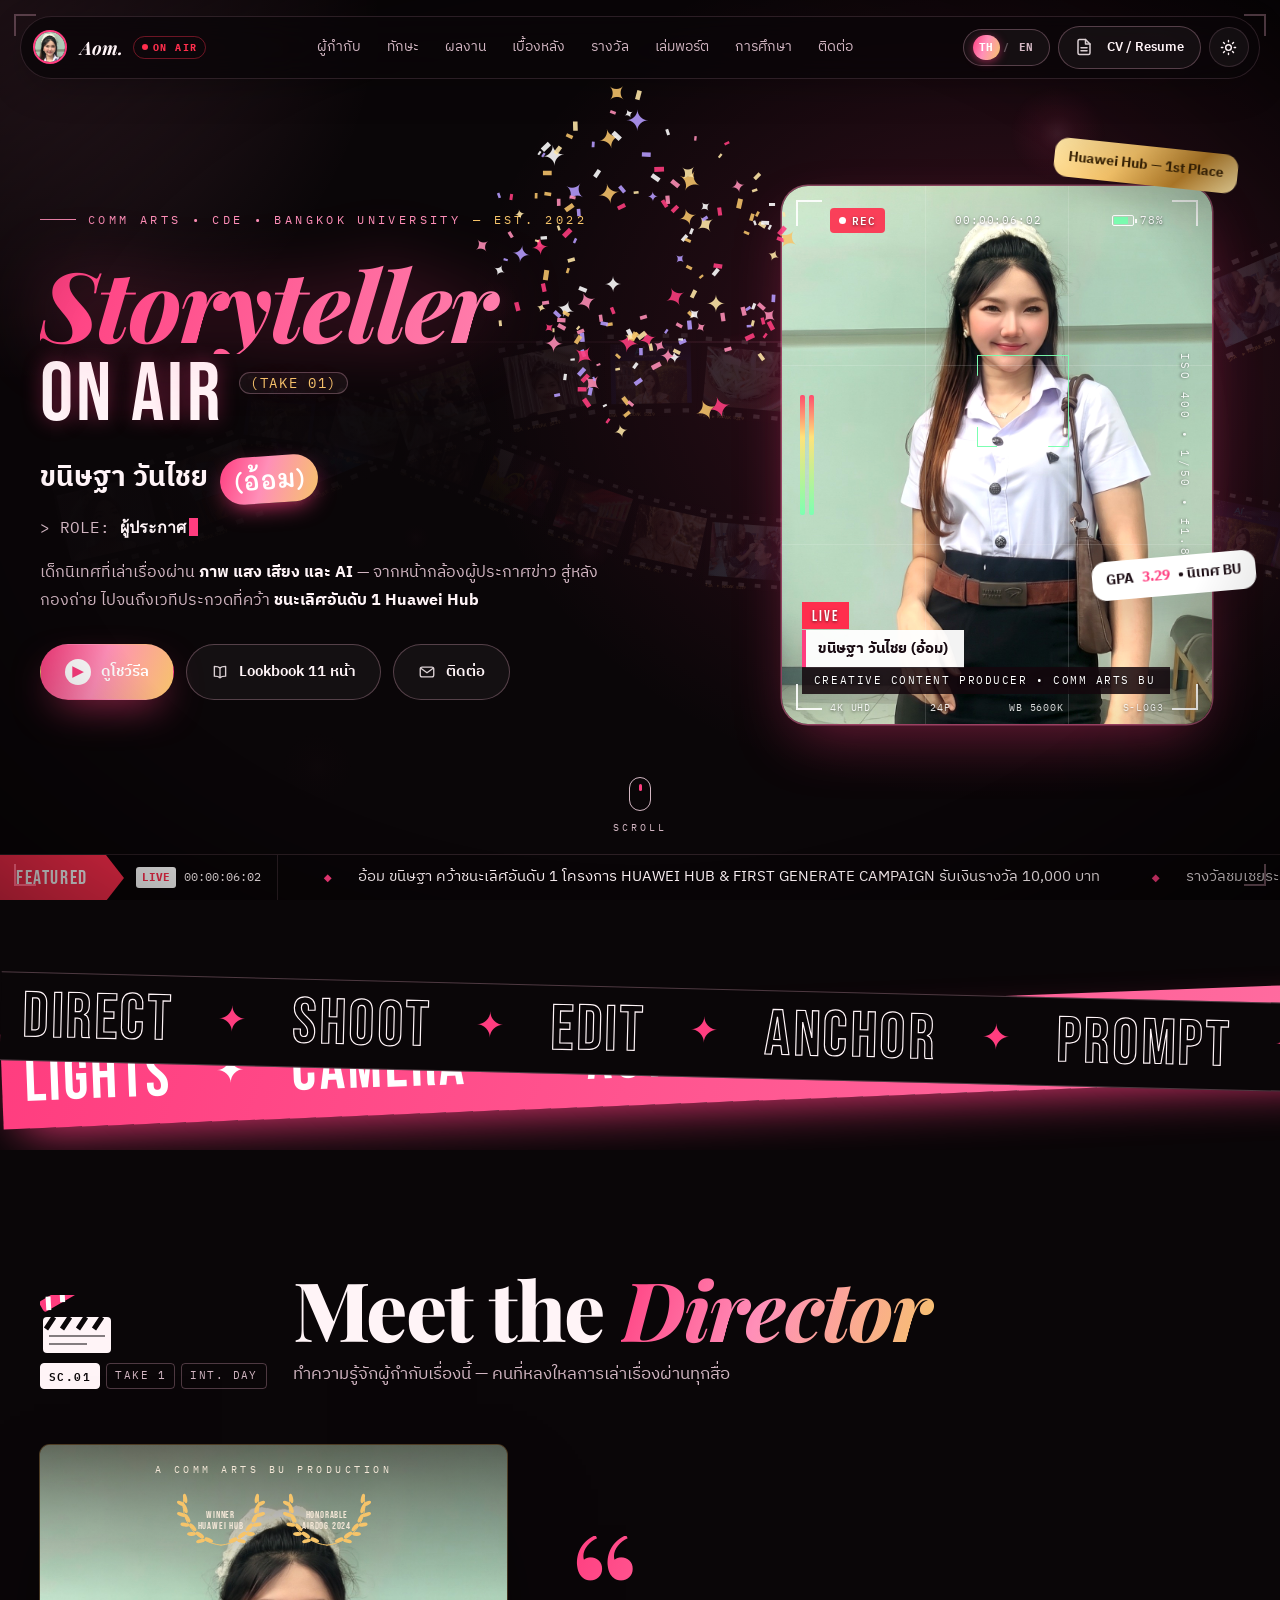
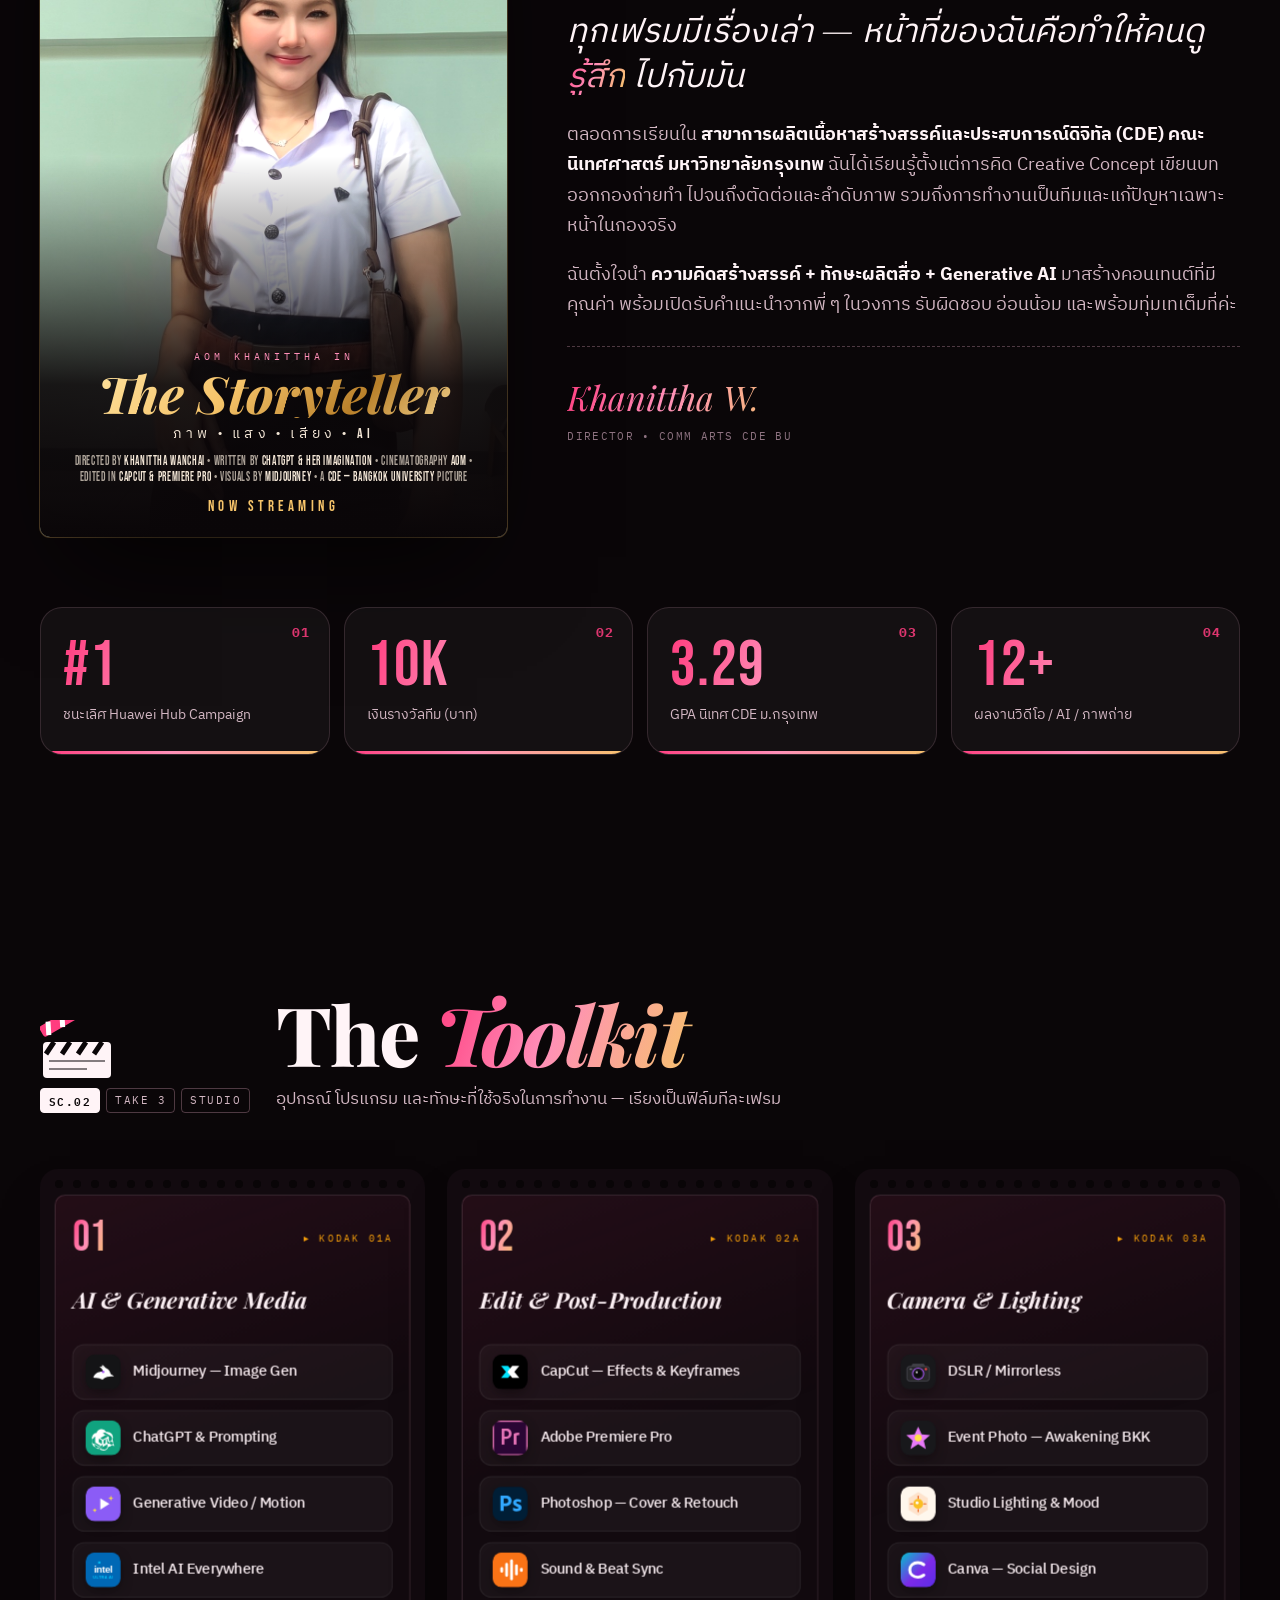
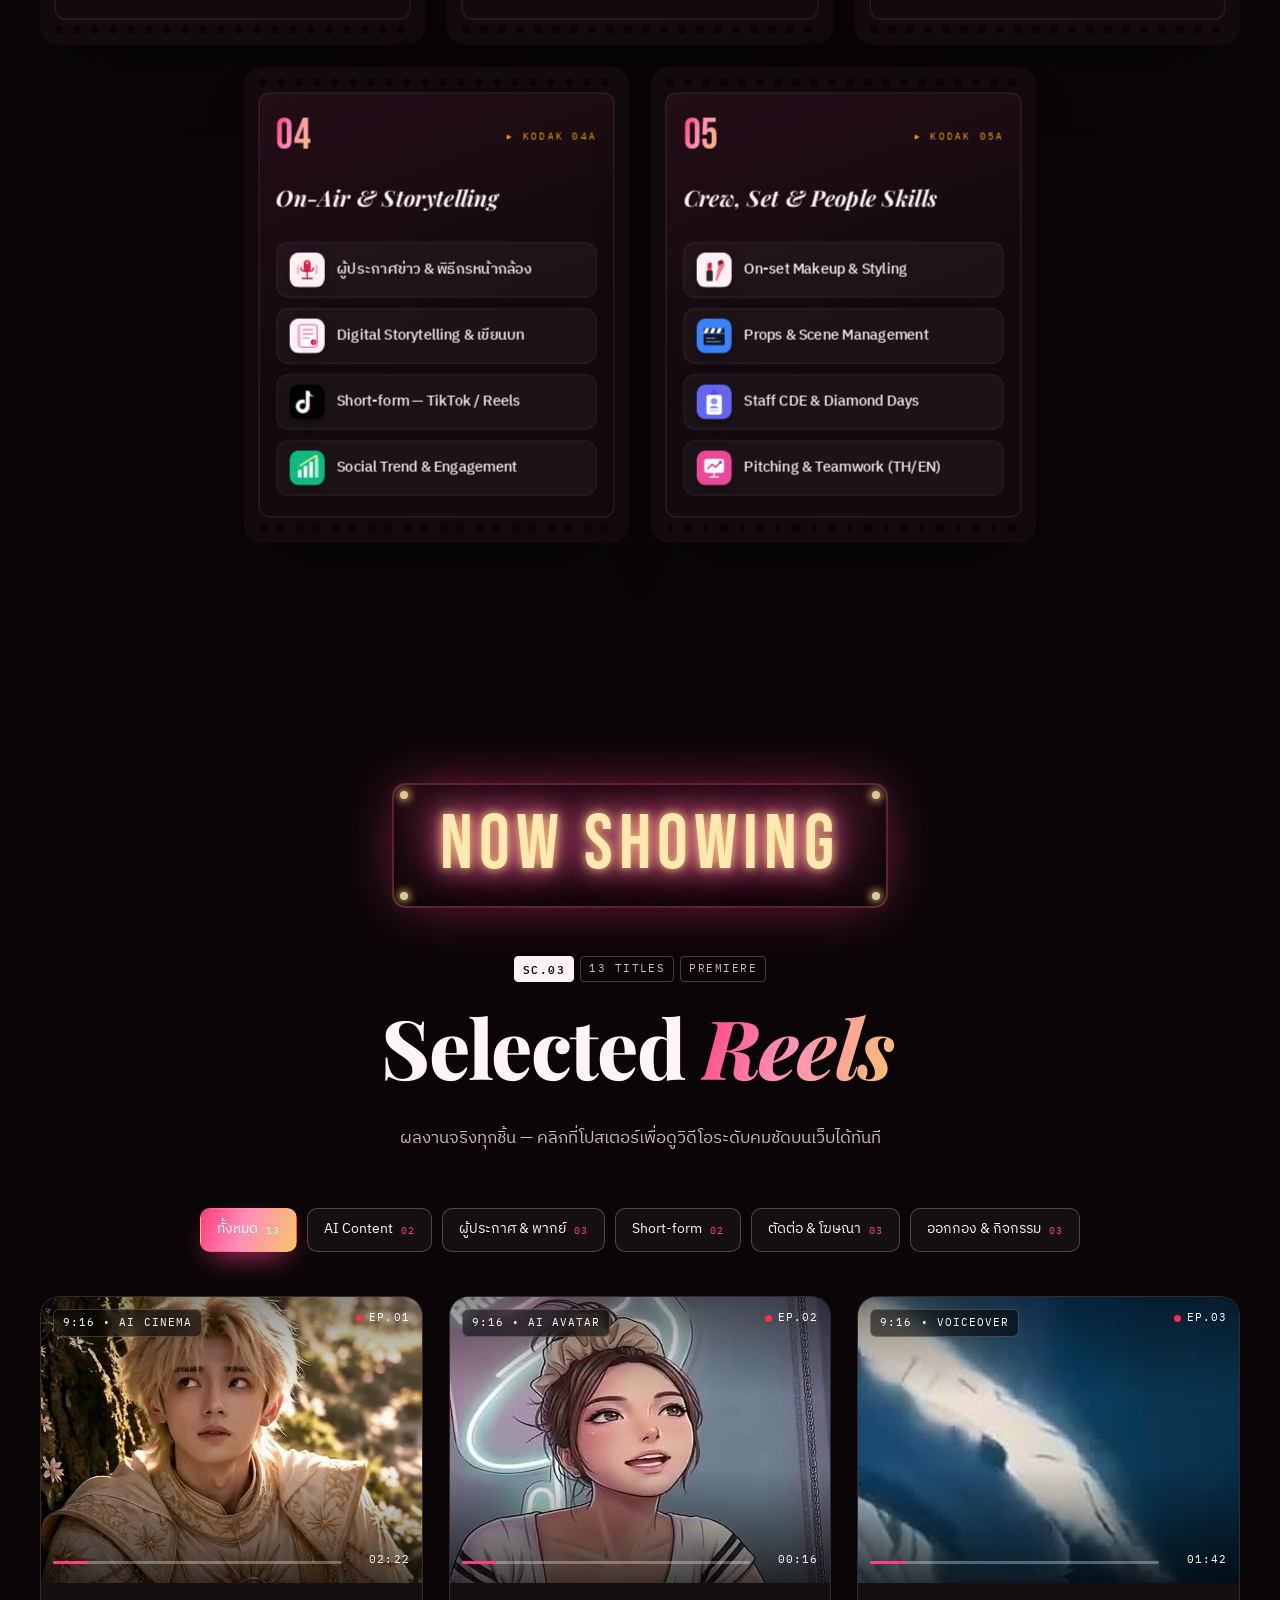
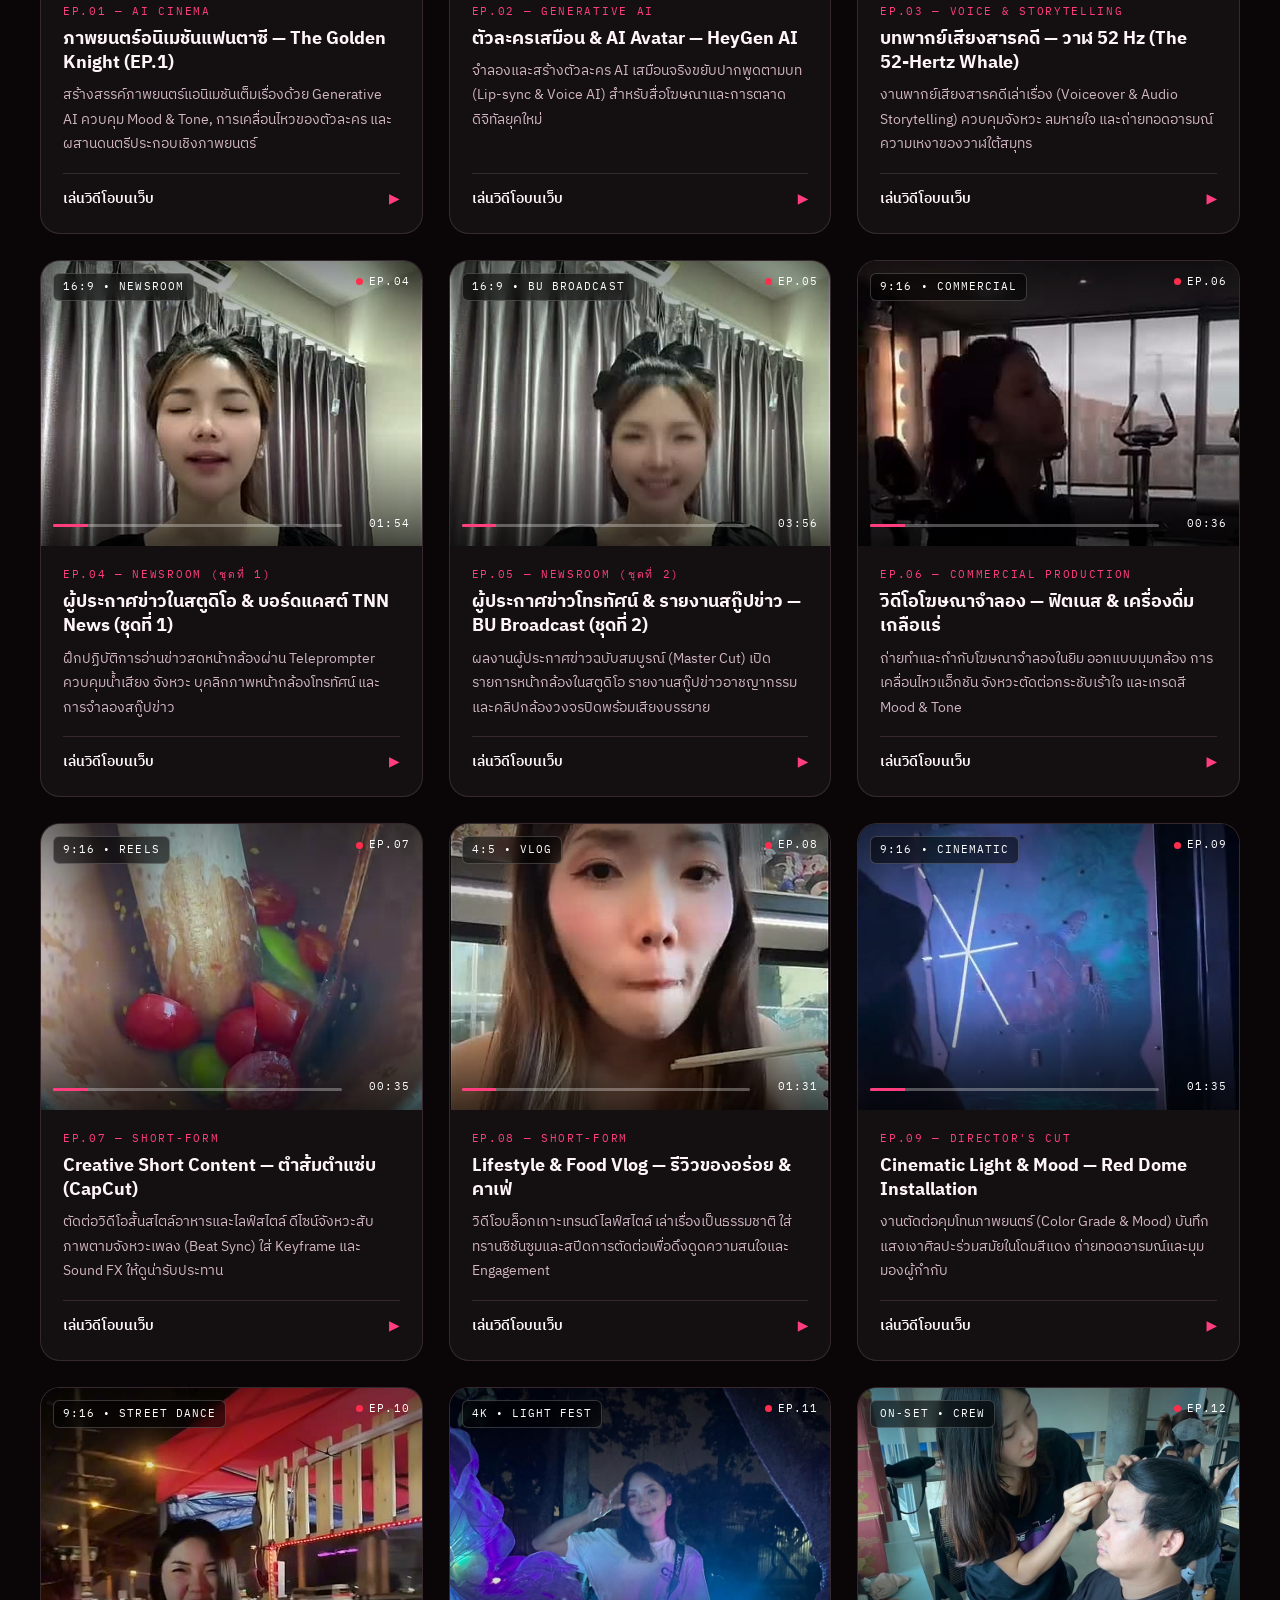
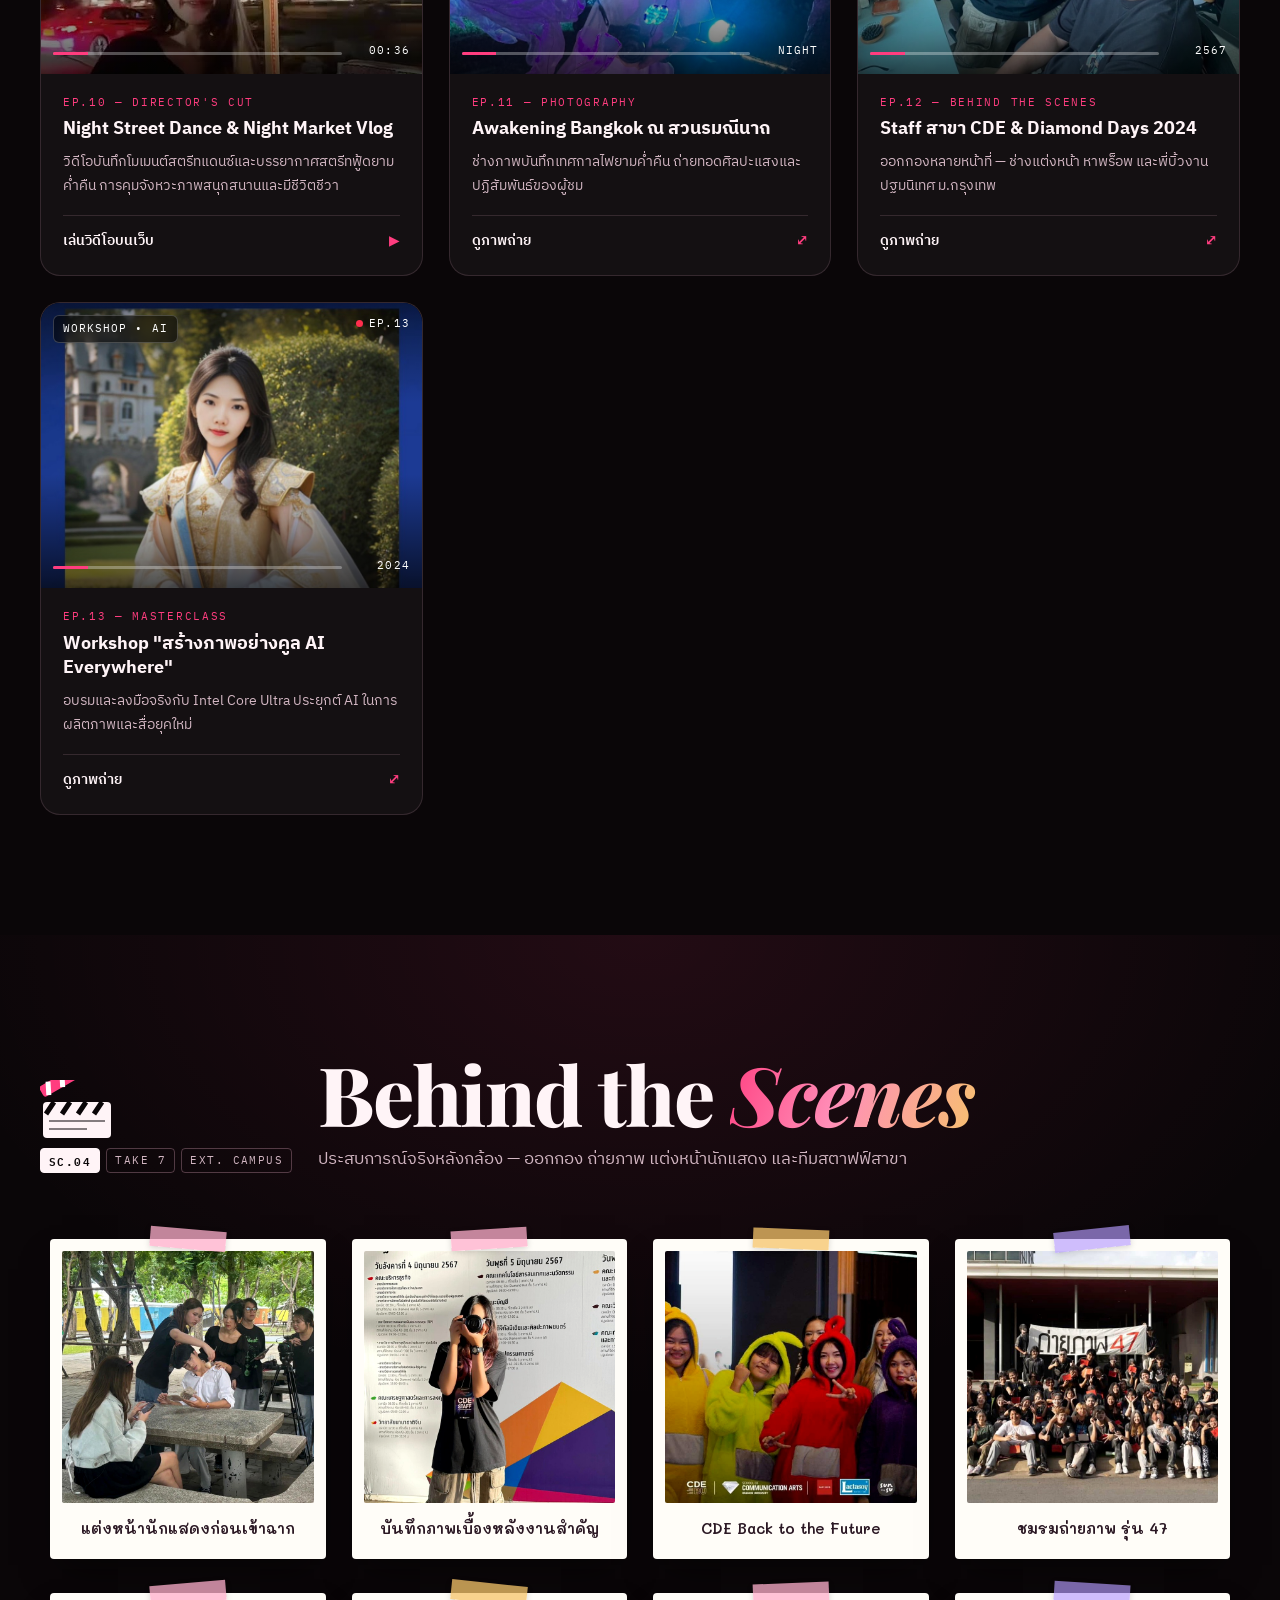
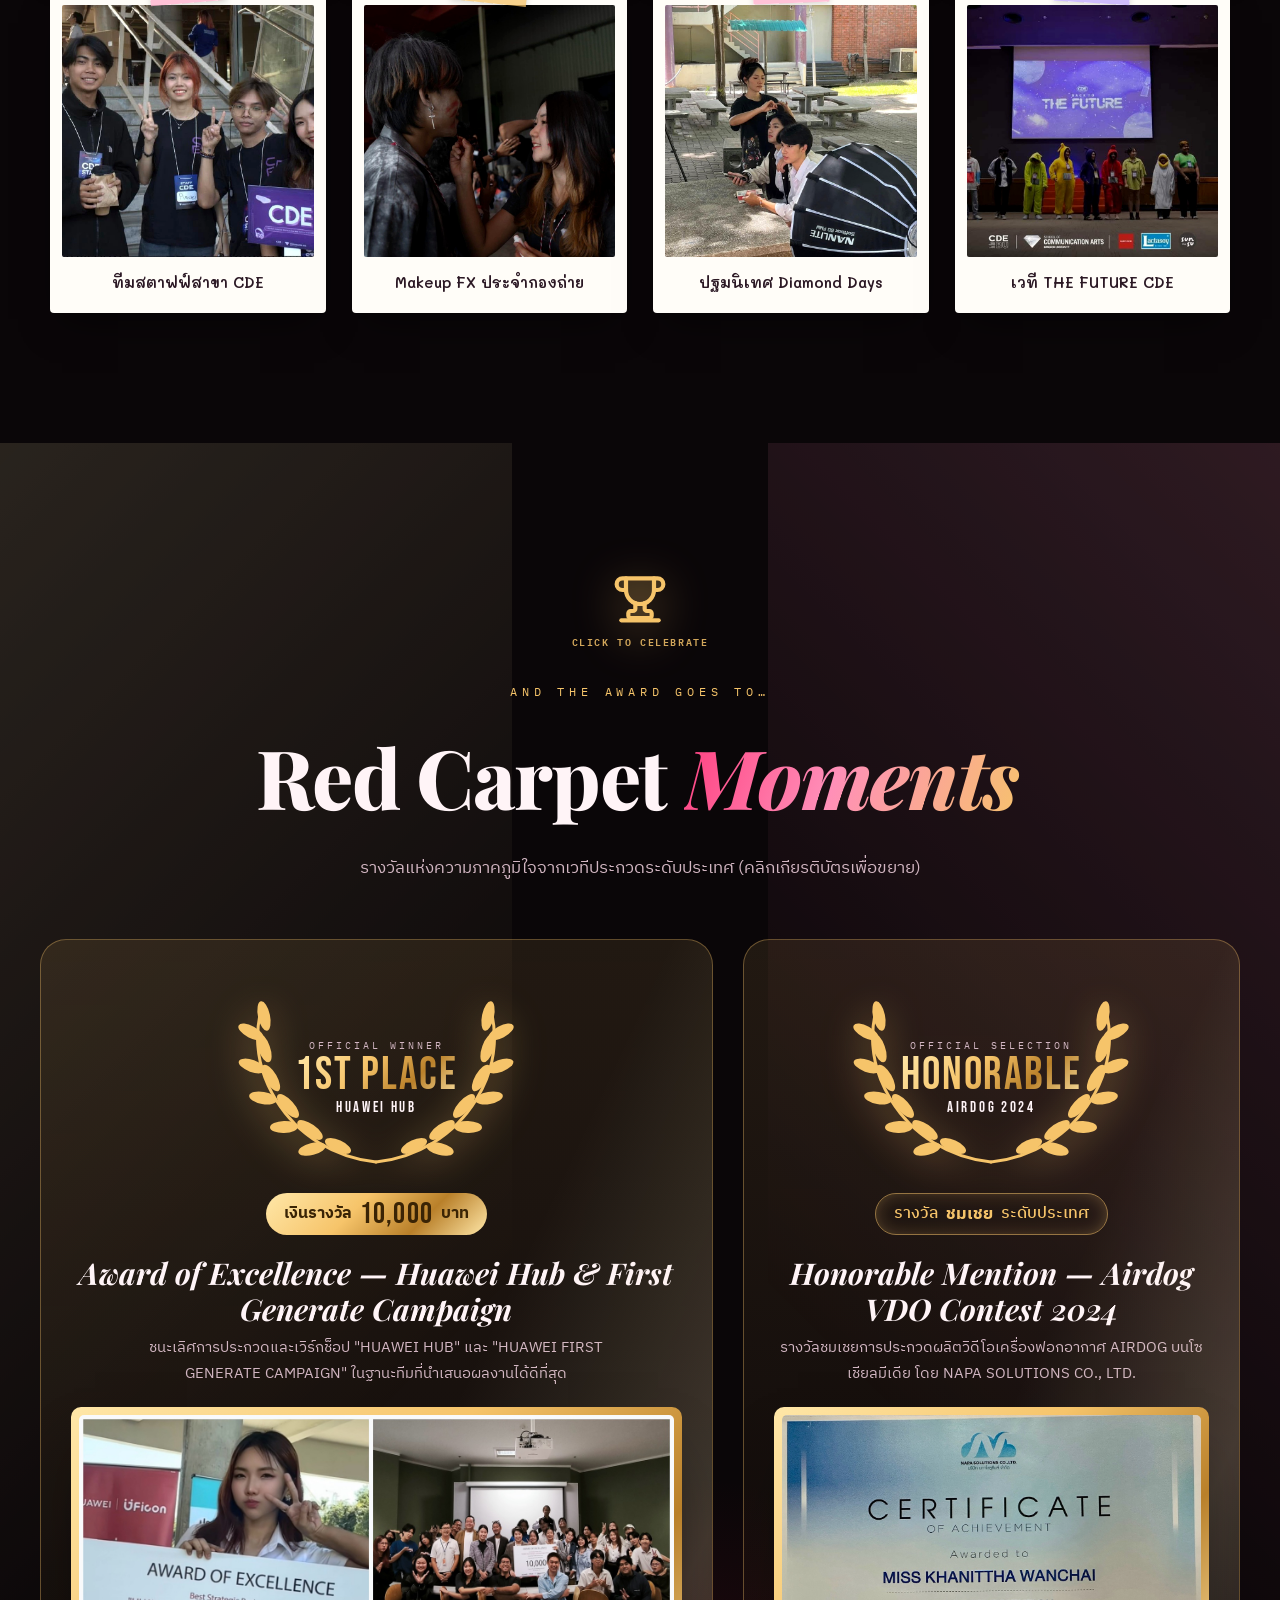
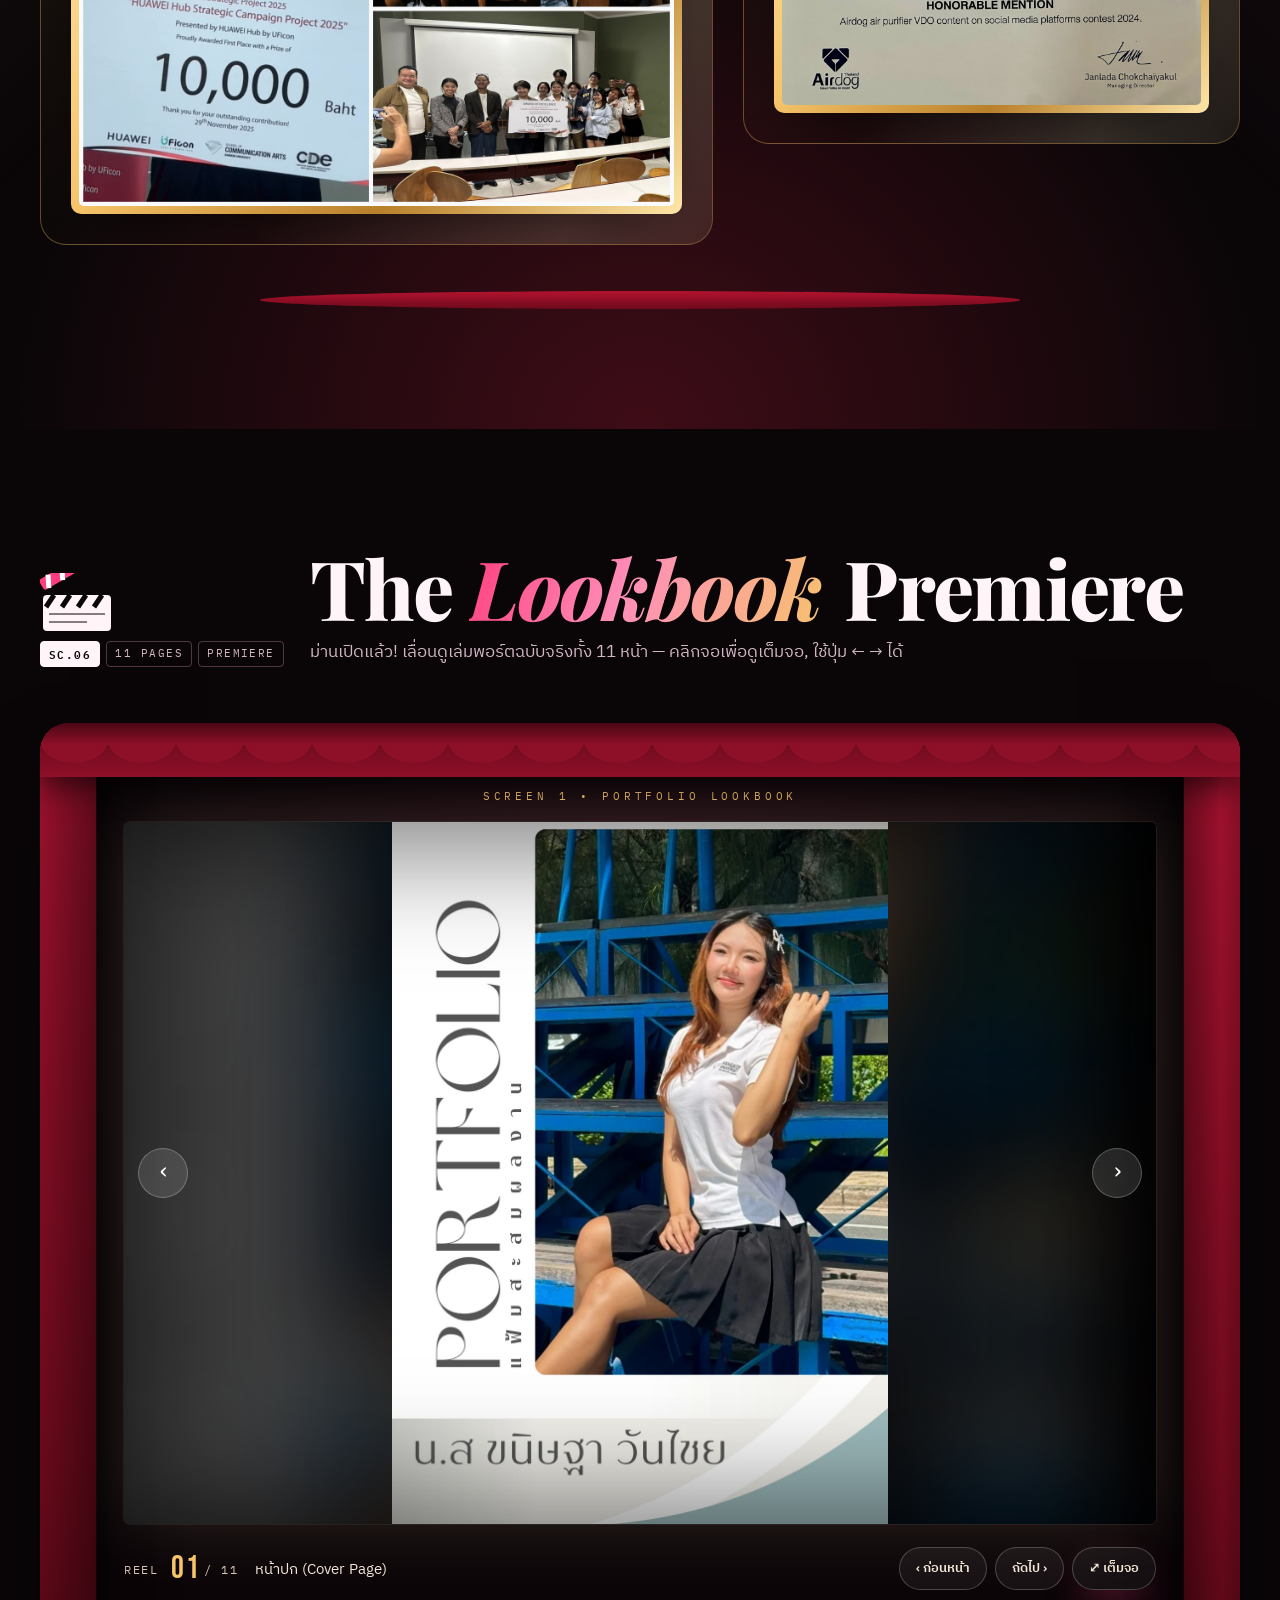
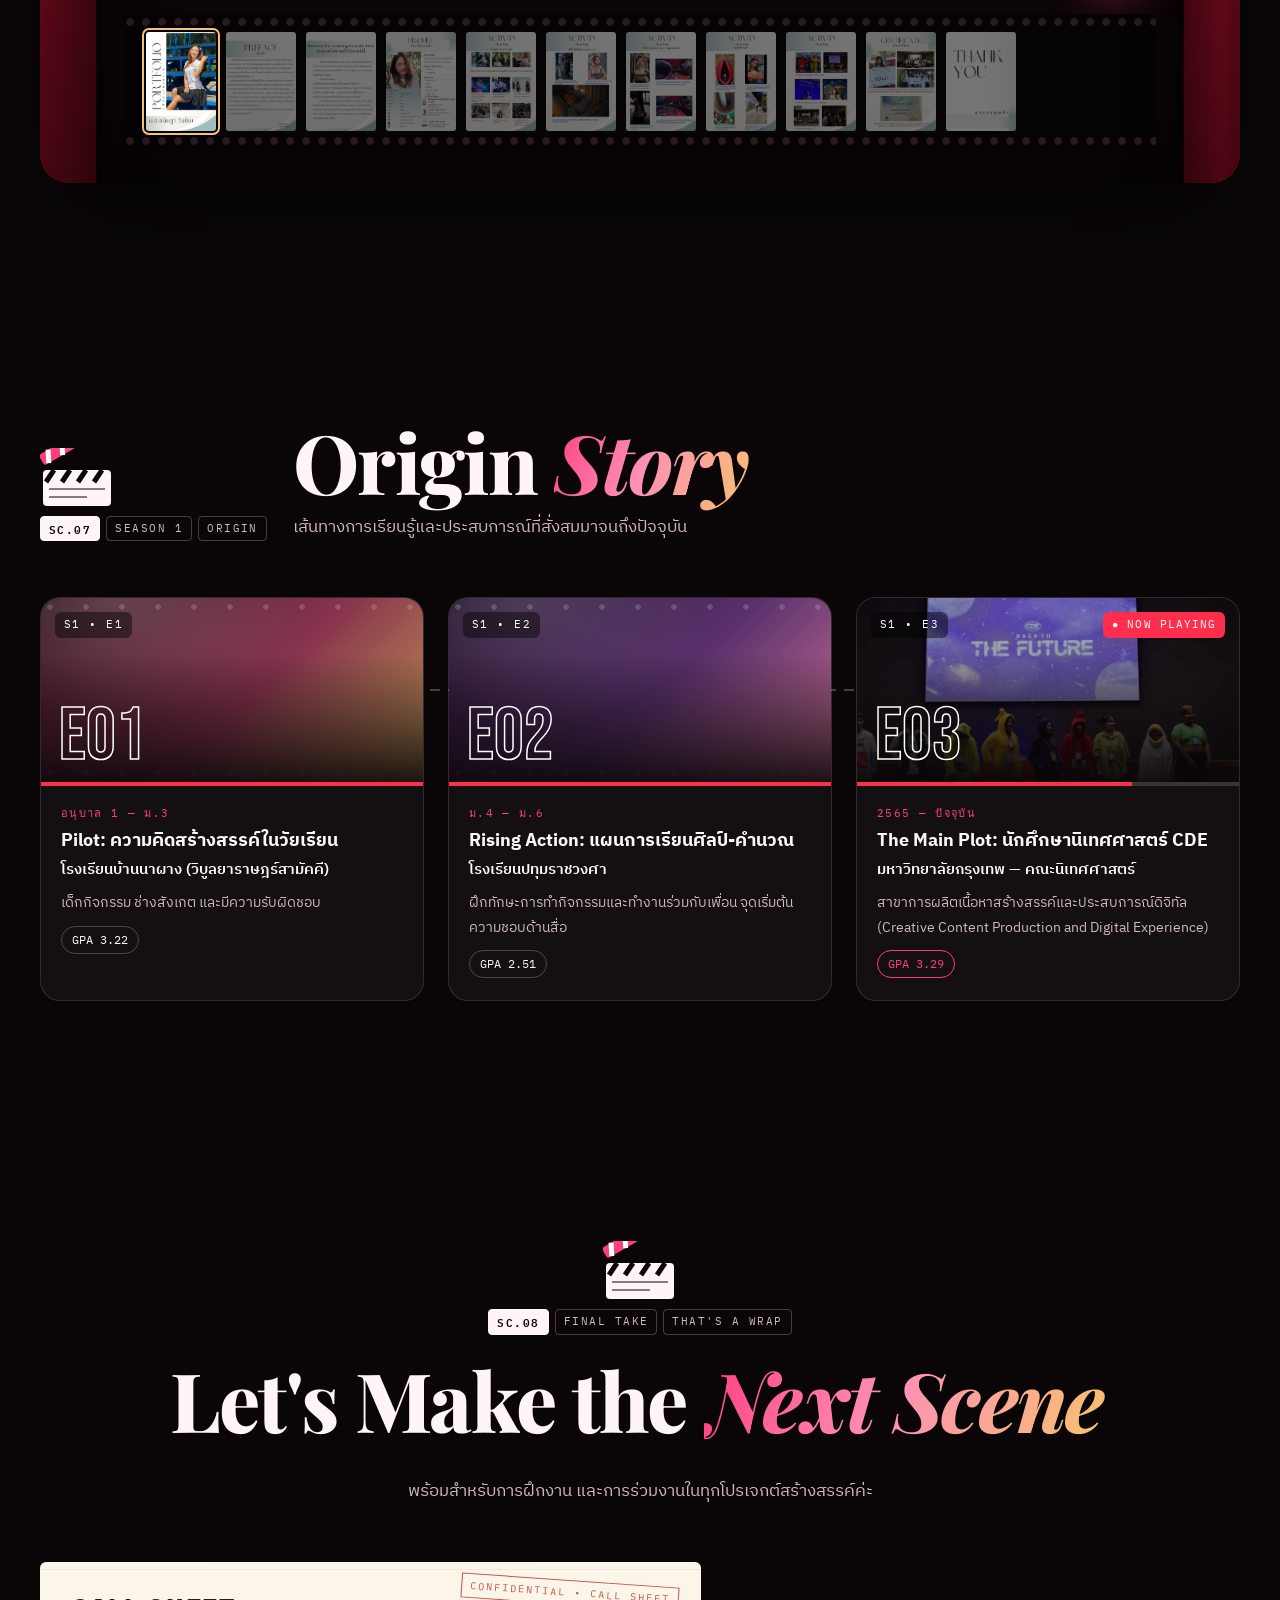
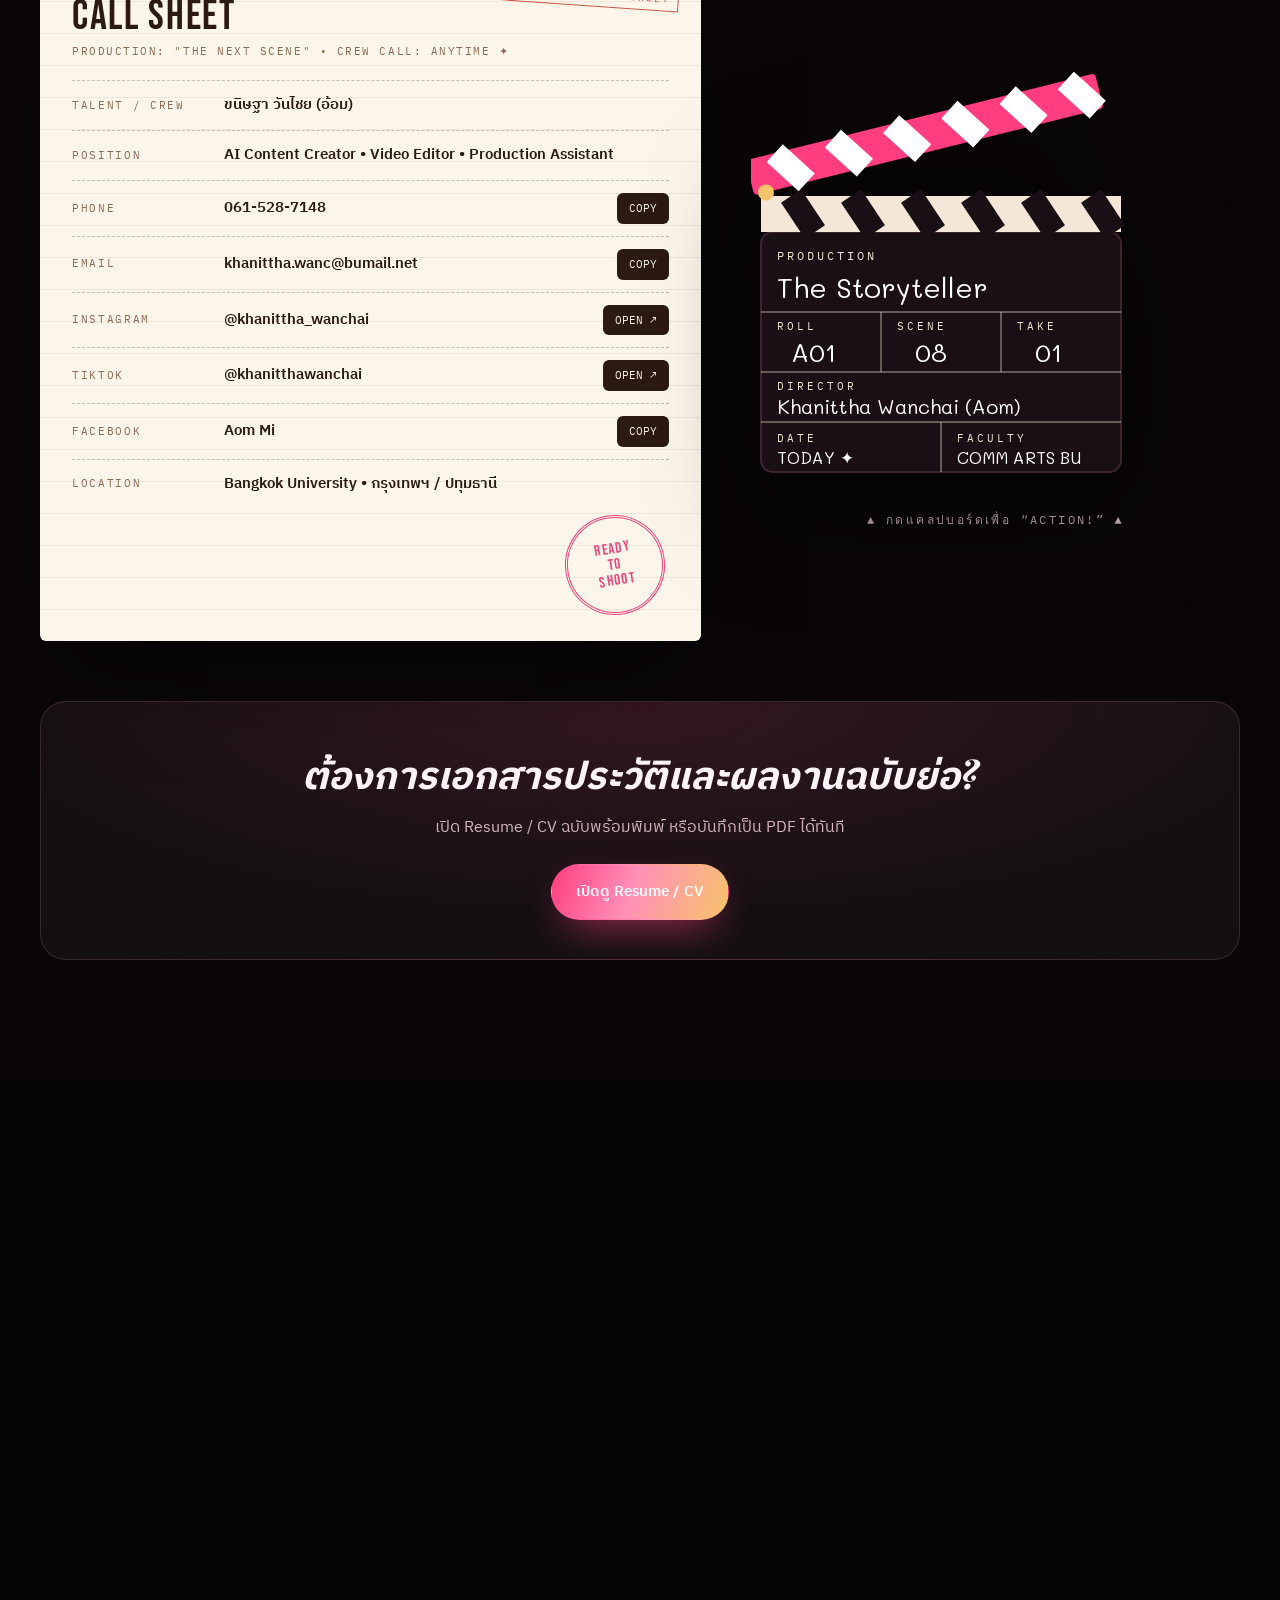
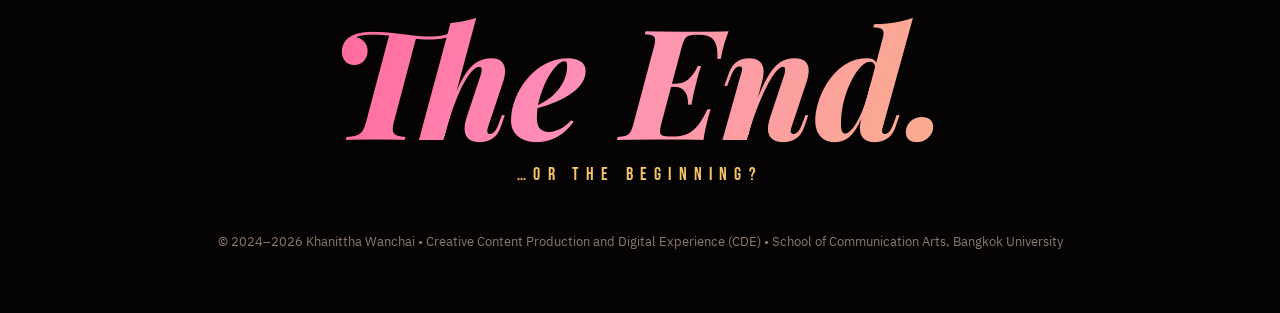
==== commit 0101d751: "feat(contacts): sync exact handles and full social contacts from Portfolio .pdf" ====
--- a/index.html
+++ b/index.html
@@ -824,7 +824,9 @@
           <div class="cs-row"><span class="k">POSITION</span><span class="v" data-i18n="cs_pos">AI Content Creator • Video Editor • Production Assistant</span><span></span></div>
           <div class="cs-row"><span class="k">PHONE</span><span class="v">061-528-7148</span><button class="cs-btn" type="button" data-copy="0615287148" data-msg="คัดลอกเบอร์โทรศัพท์แล้วค่ะ">COPY</button></div>
           <div class="cs-row"><span class="k">EMAIL</span><span class="v">khanittha.wanc@bumail.net</span><button class="cs-btn" type="button" data-copy="khanittha.wanc@bumail.net" data-msg="คัดลอกอีเมลแล้วค่ะ">COPY</button></div>
-          <div class="cs-row"><span class="k">INSTAGRAM</span><span class="v">@khanitthawanchai</span><a class="cs-btn" href="https://instagram.com/khanitthawanchai" target="_blank" rel="noopener">OPEN ↗</a></div>
+          <div class="cs-row"><span class="k">INSTAGRAM</span><span class="v">@khanittha_wanchai</span><a class="cs-btn" href="https://instagram.com/khanittha_wanchai" target="_blank" rel="noopener">OPEN ↗</a></div>
+          <div class="cs-row"><span class="k">TIKTOK</span><span class="v">@khanitthawanchai</span><a class="cs-btn" href="https://www.tiktok.com/@khanitthawanchai" target="_blank" rel="noopener">OPEN ↗</a></div>
+          <div class="cs-row"><span class="k">FACEBOOK</span><span class="v">Aom Mi</span><button class="cs-btn" type="button" data-copy="Aom Mi" data-msg="คัดลอกชื่อ Facebook แล้วค่ะ">COPY</button></div>
           <div class="cs-row"><span class="k">LOCATION</span><span class="v" data-i18n="cs_loc">Bangkok University • กรุงเทพฯ / ปทุมธานี</span><span></span></div>
           <div class="stamp">READY<br>TO<br>SHOOT</div>
         </div>
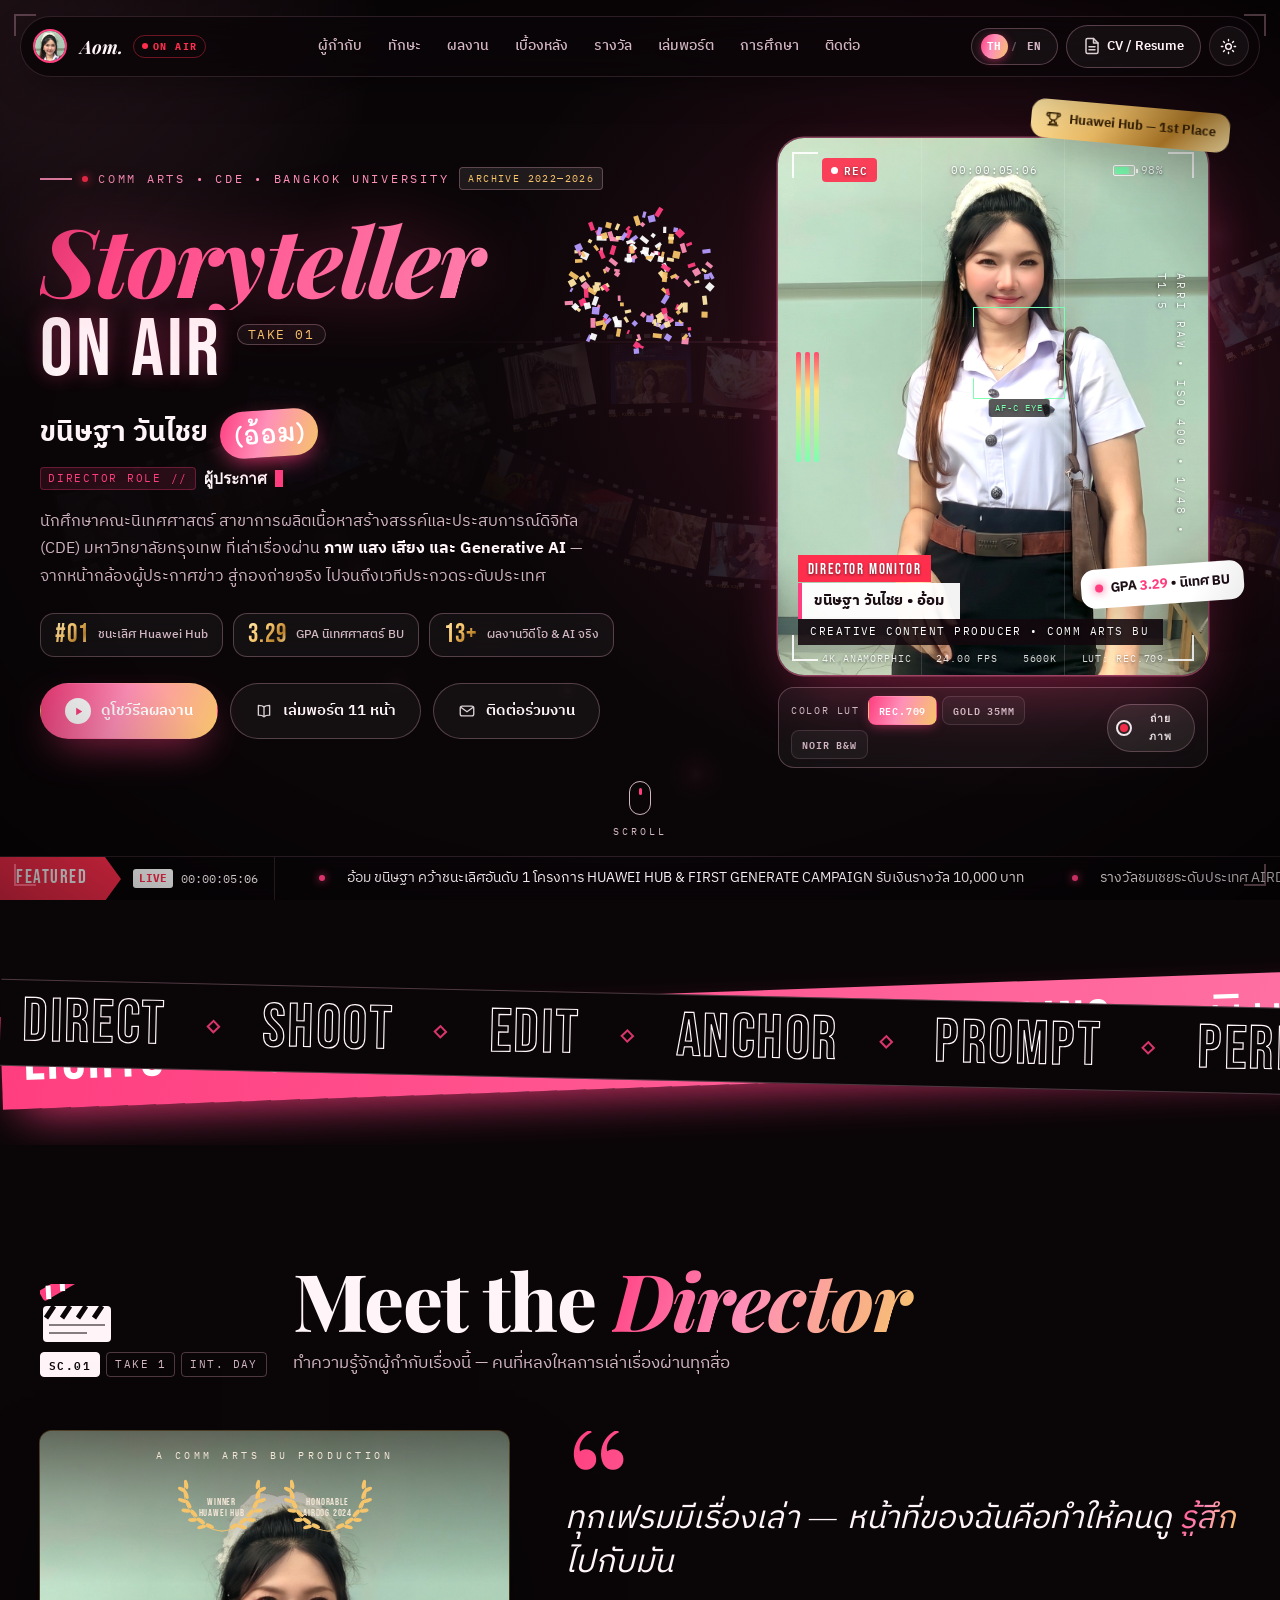
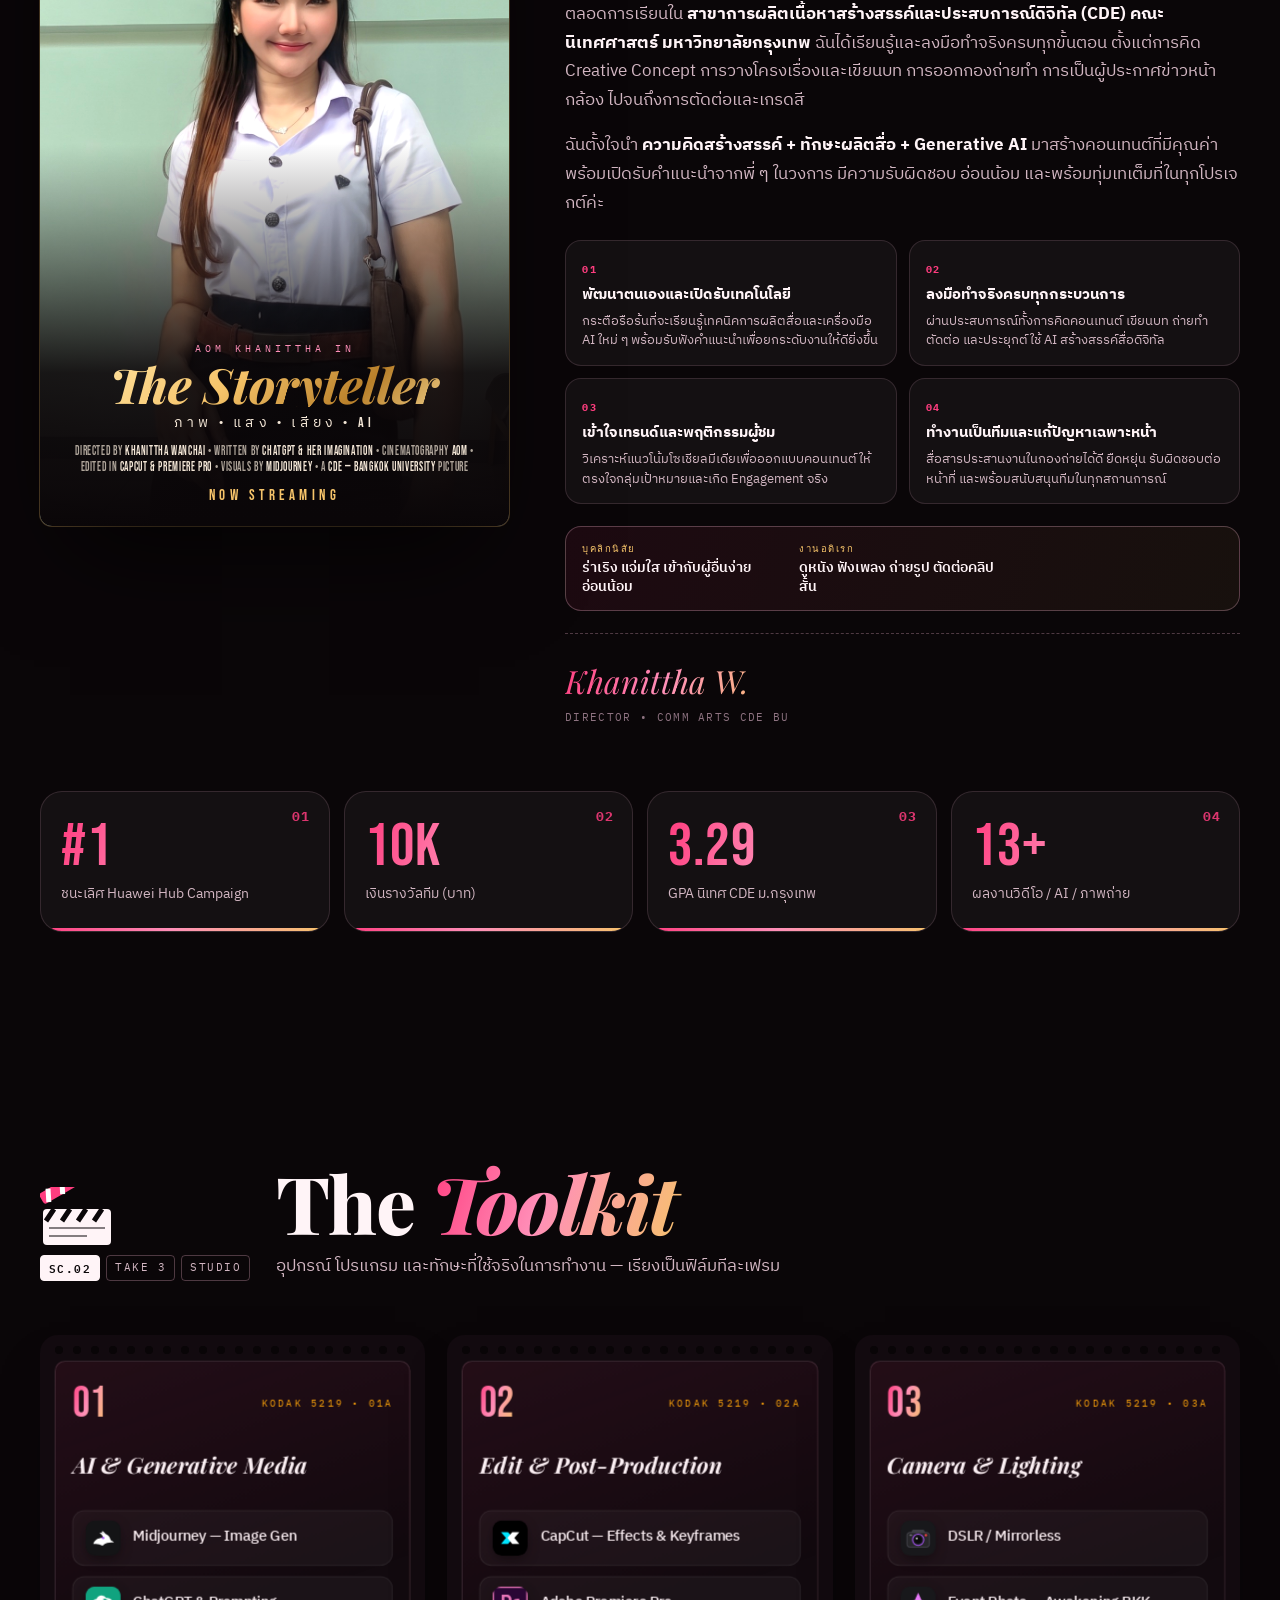
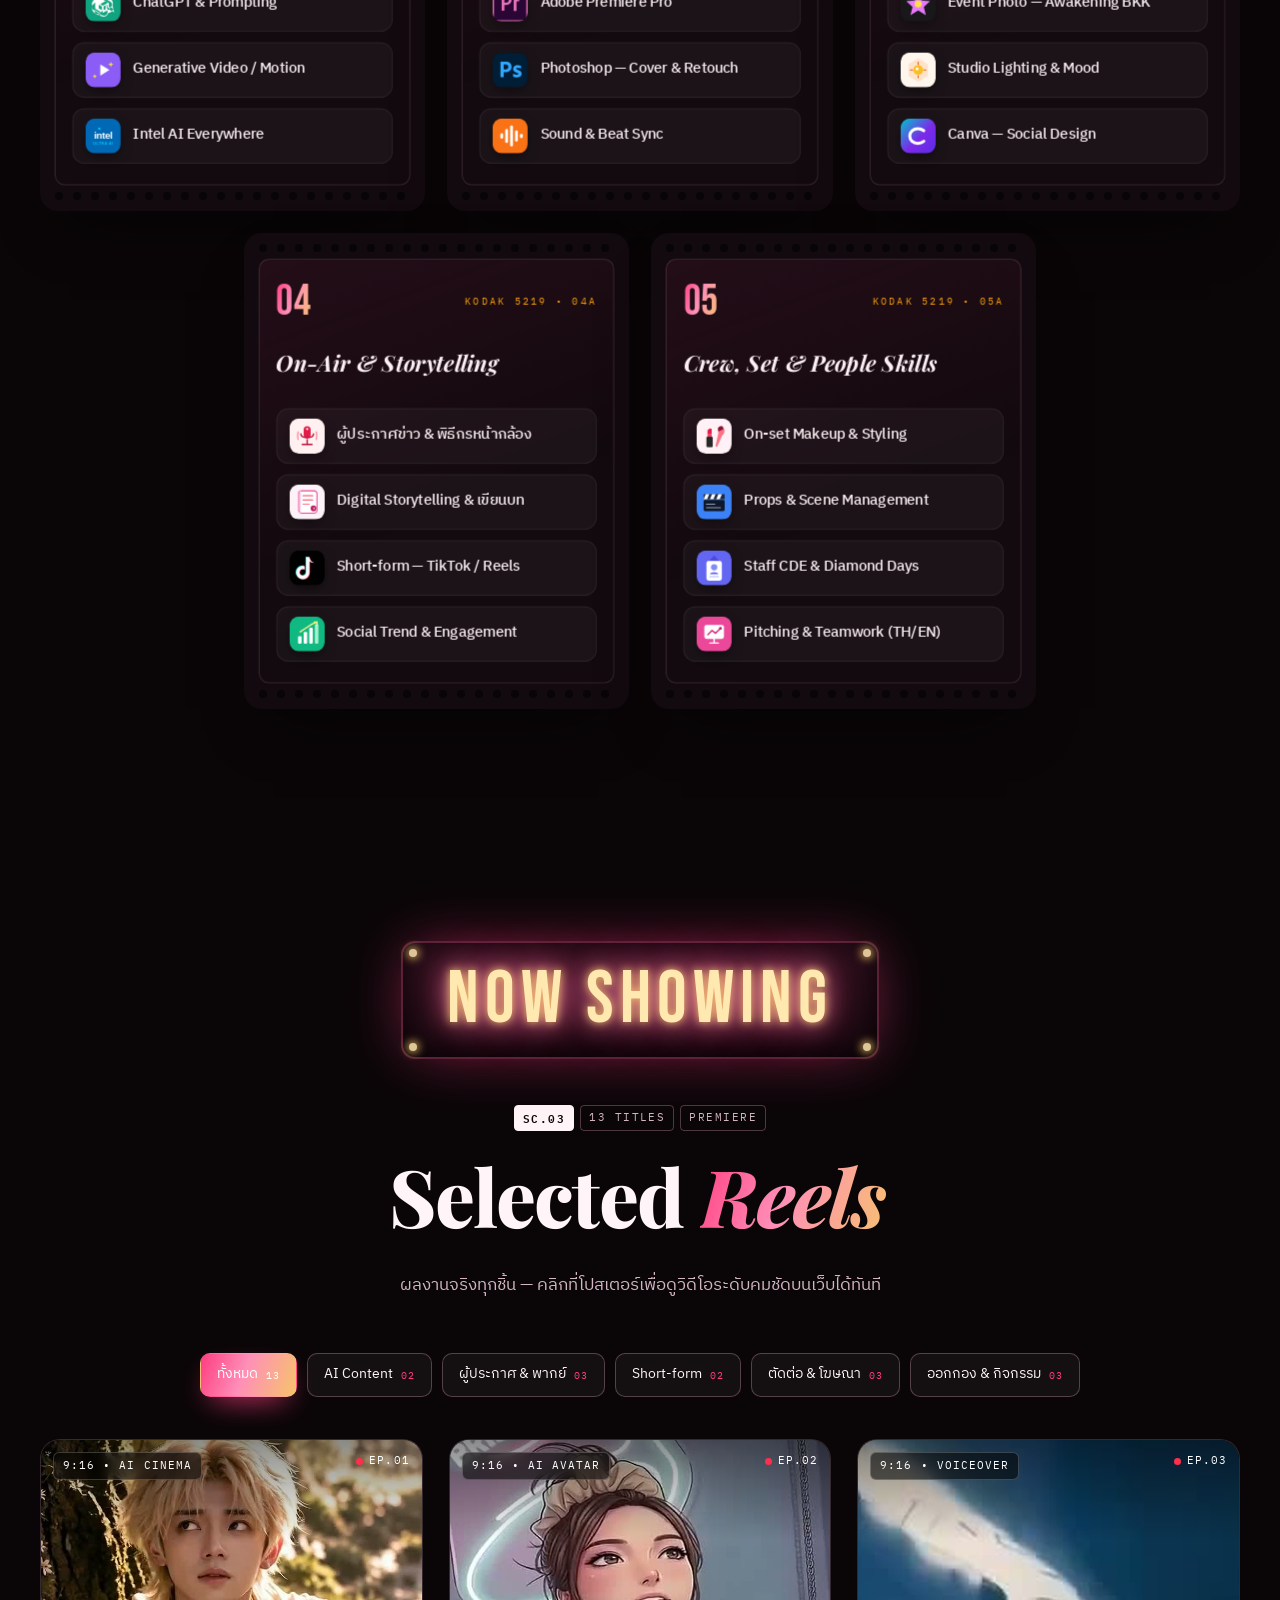
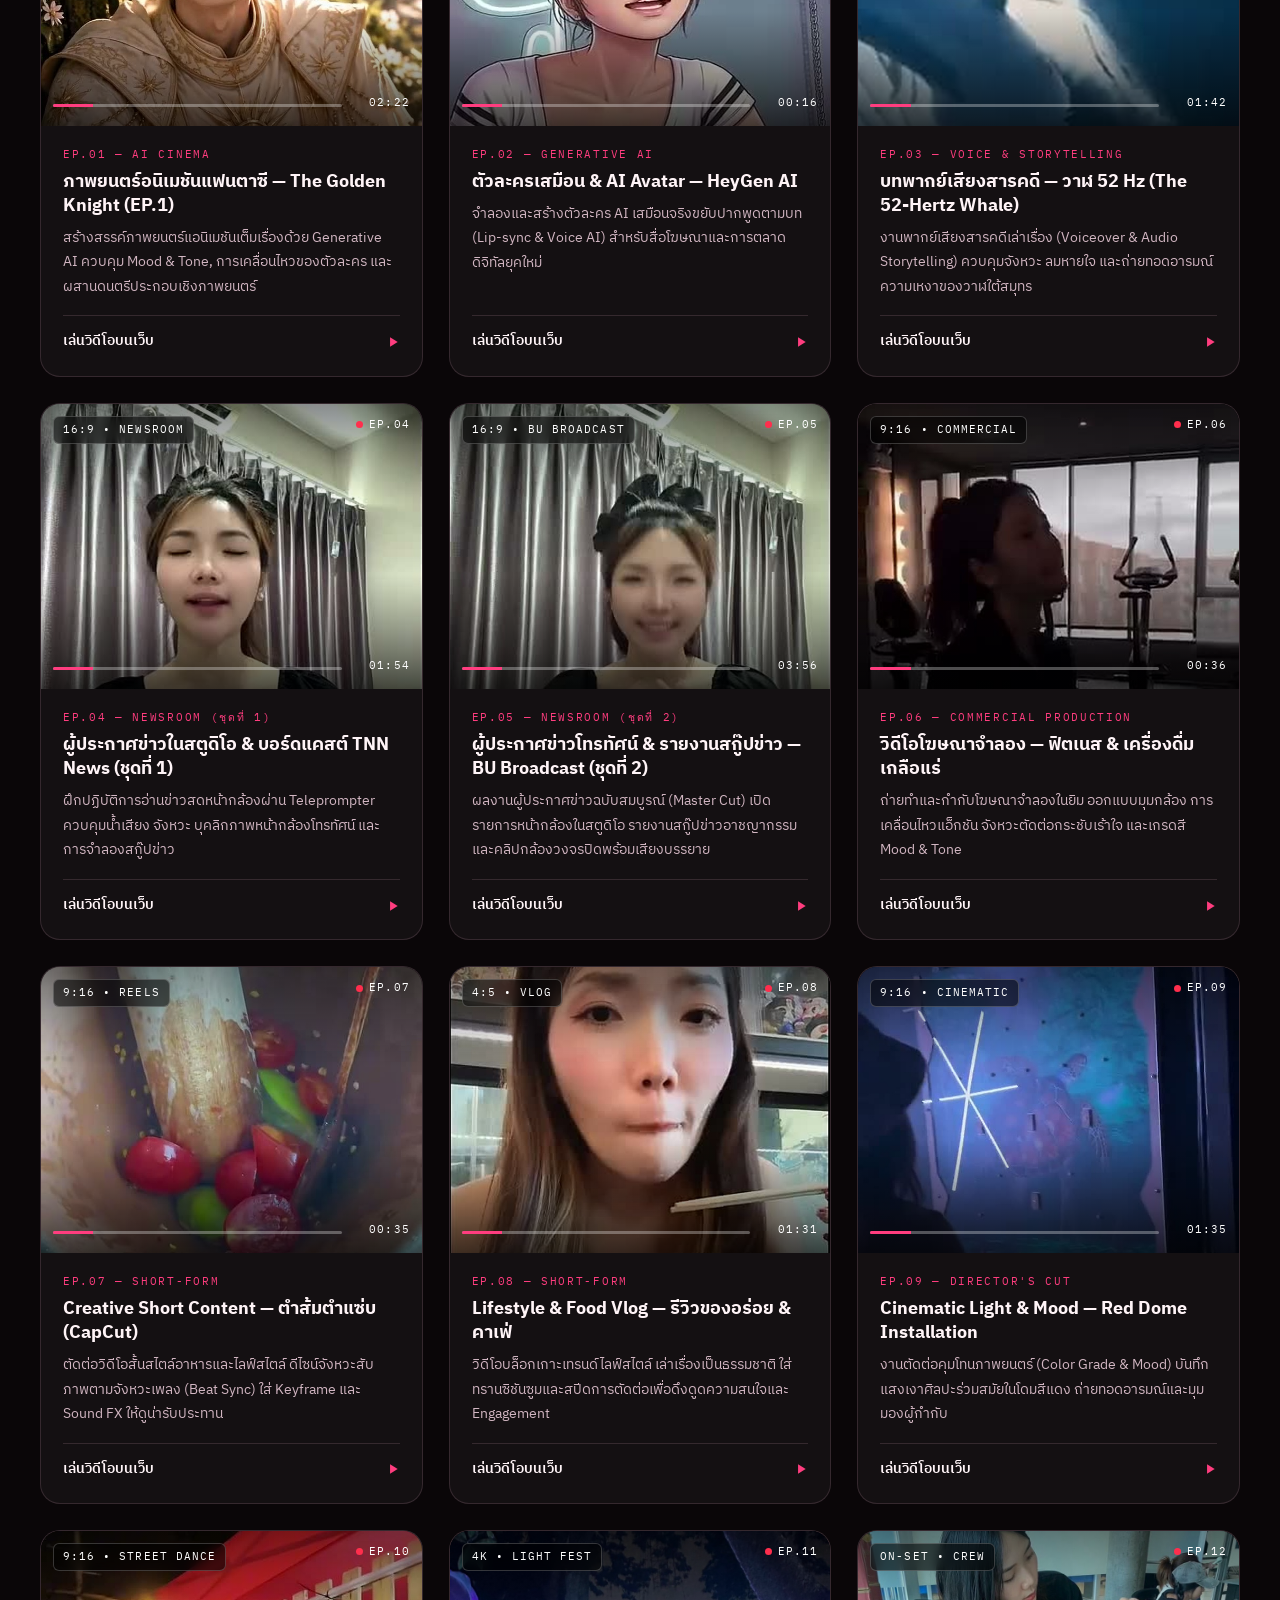
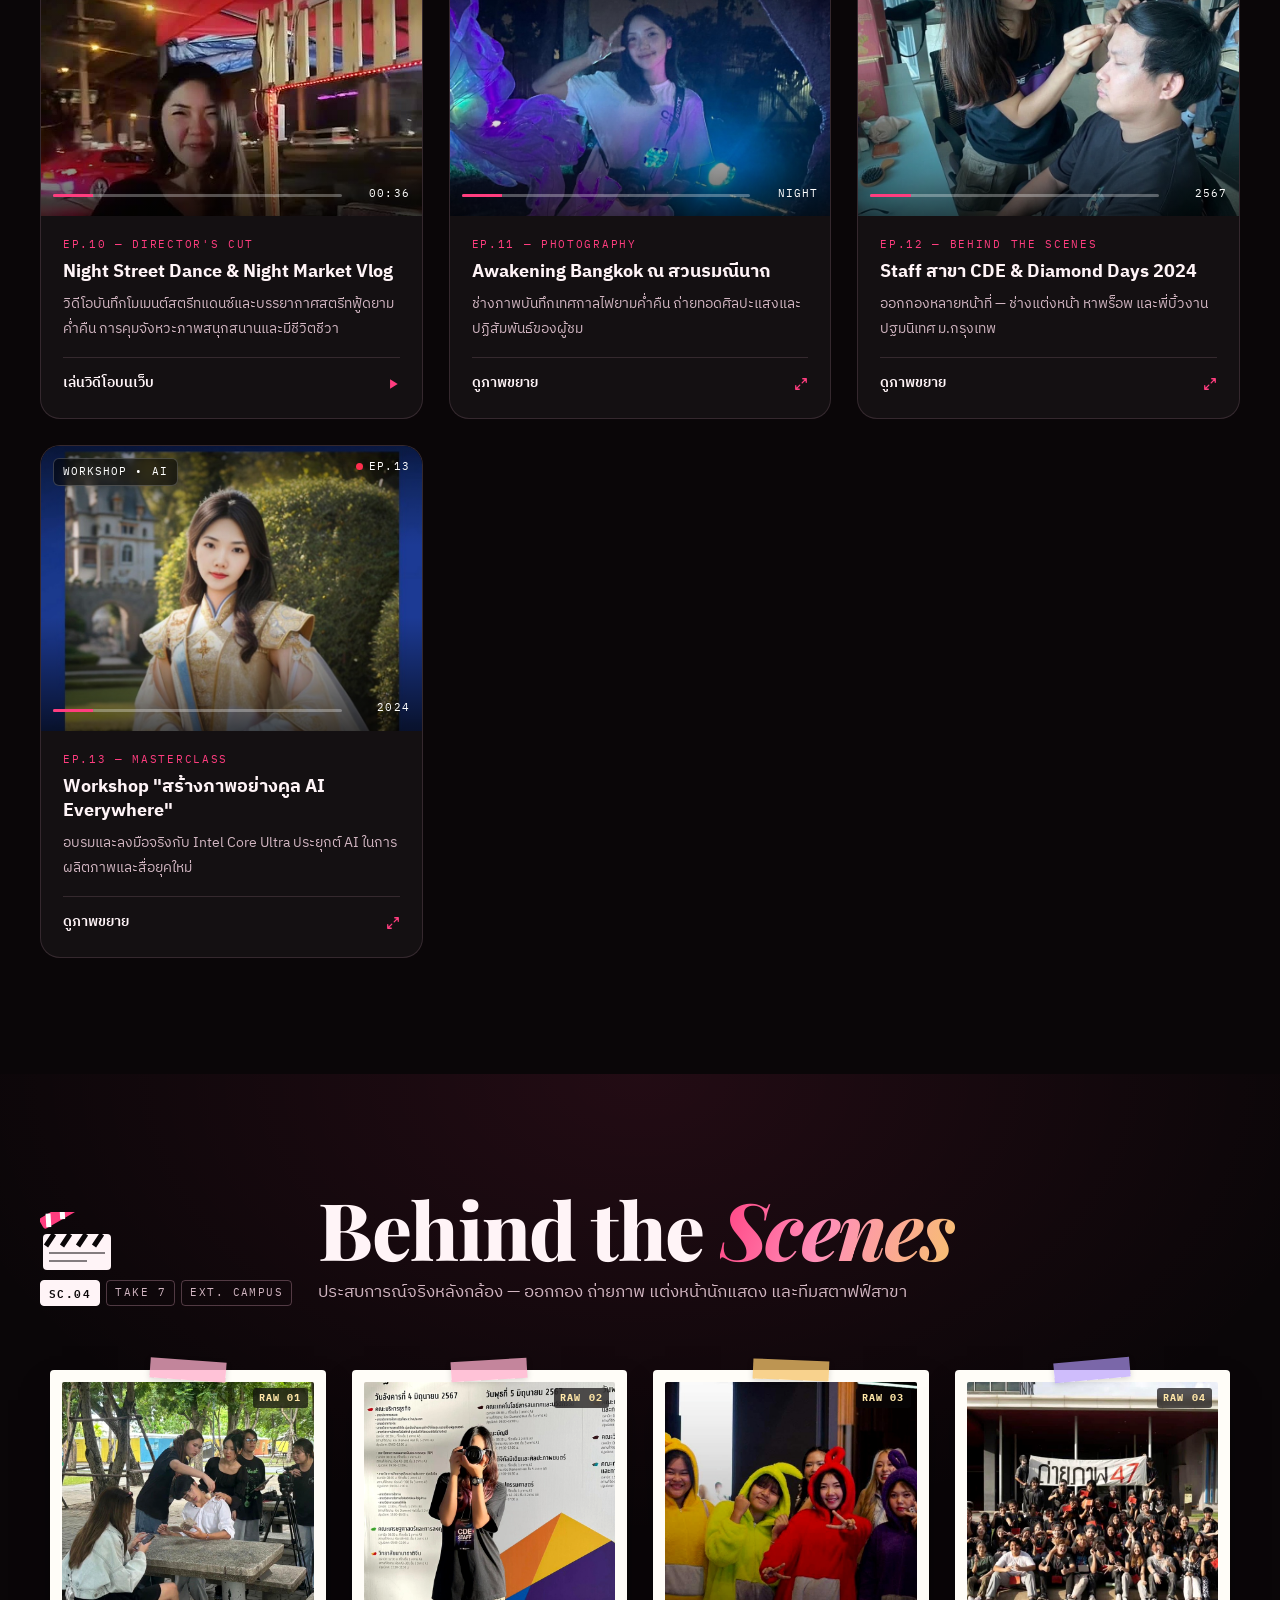
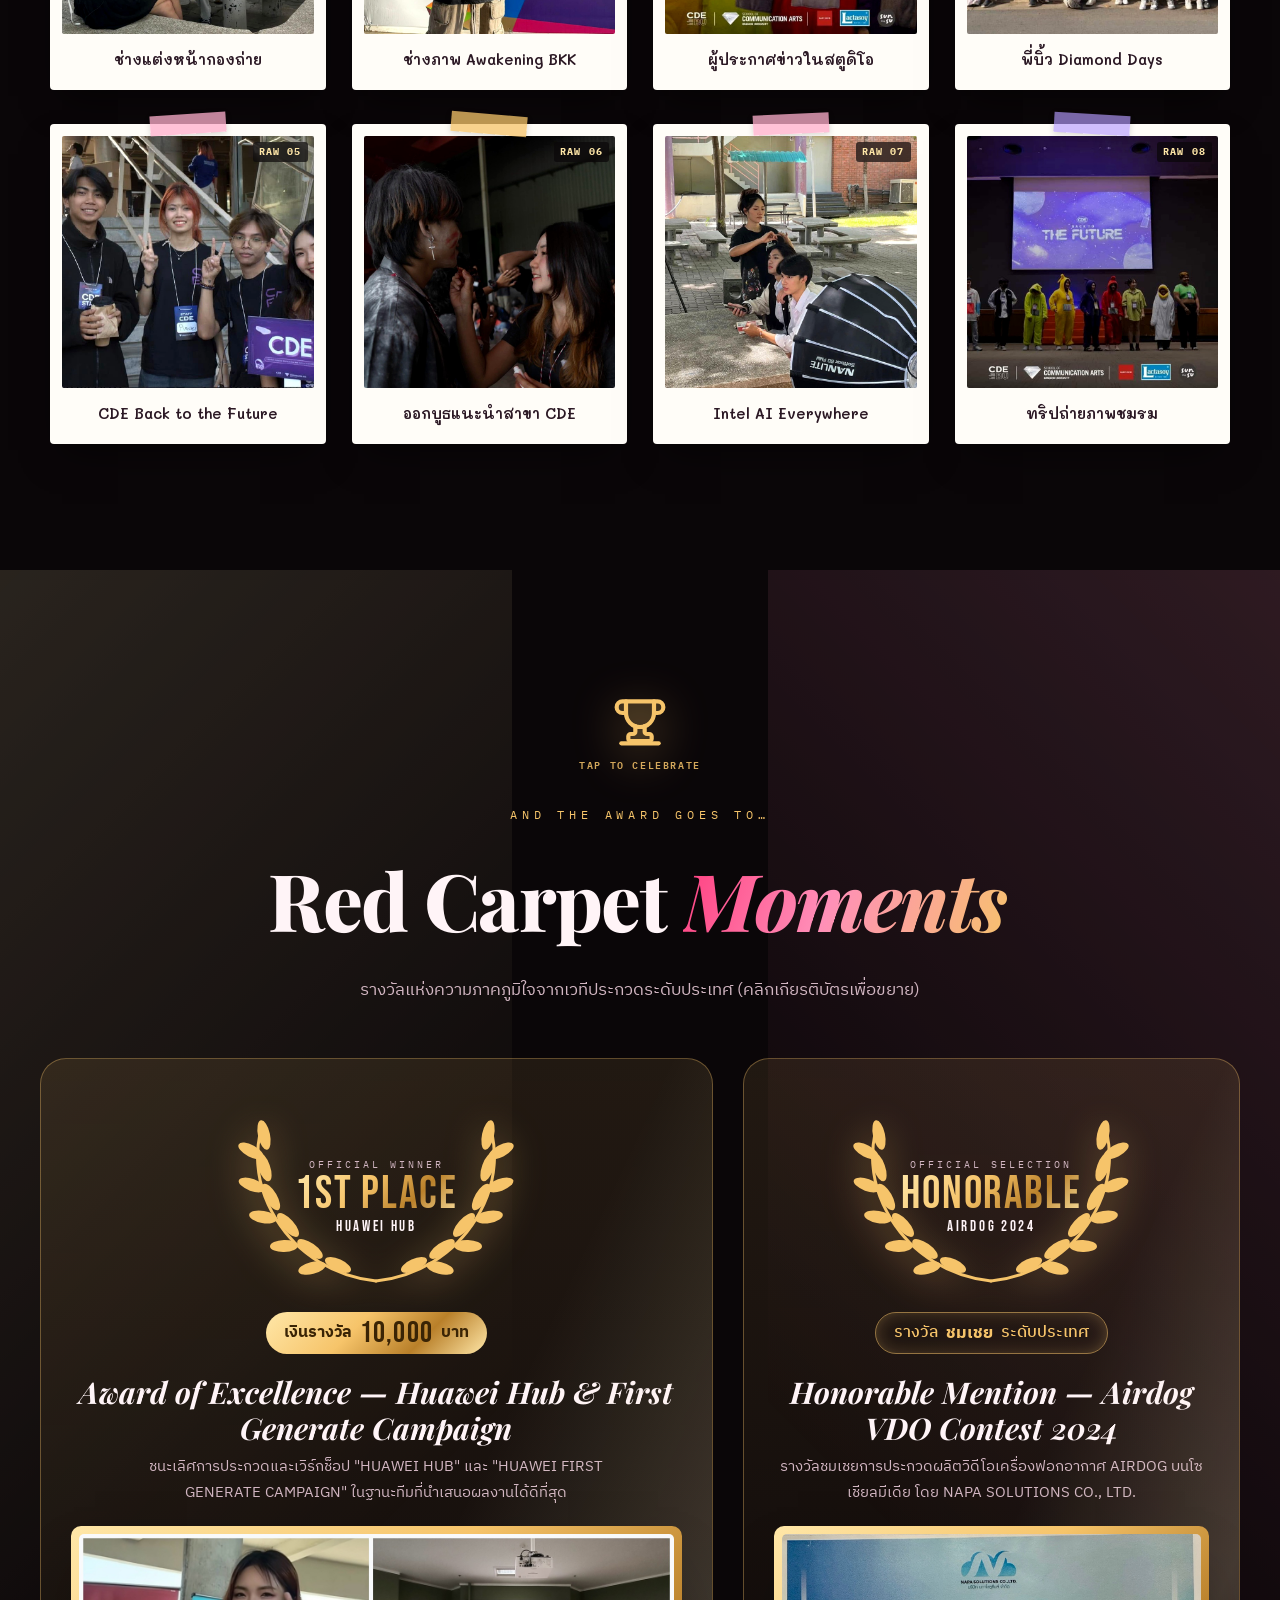
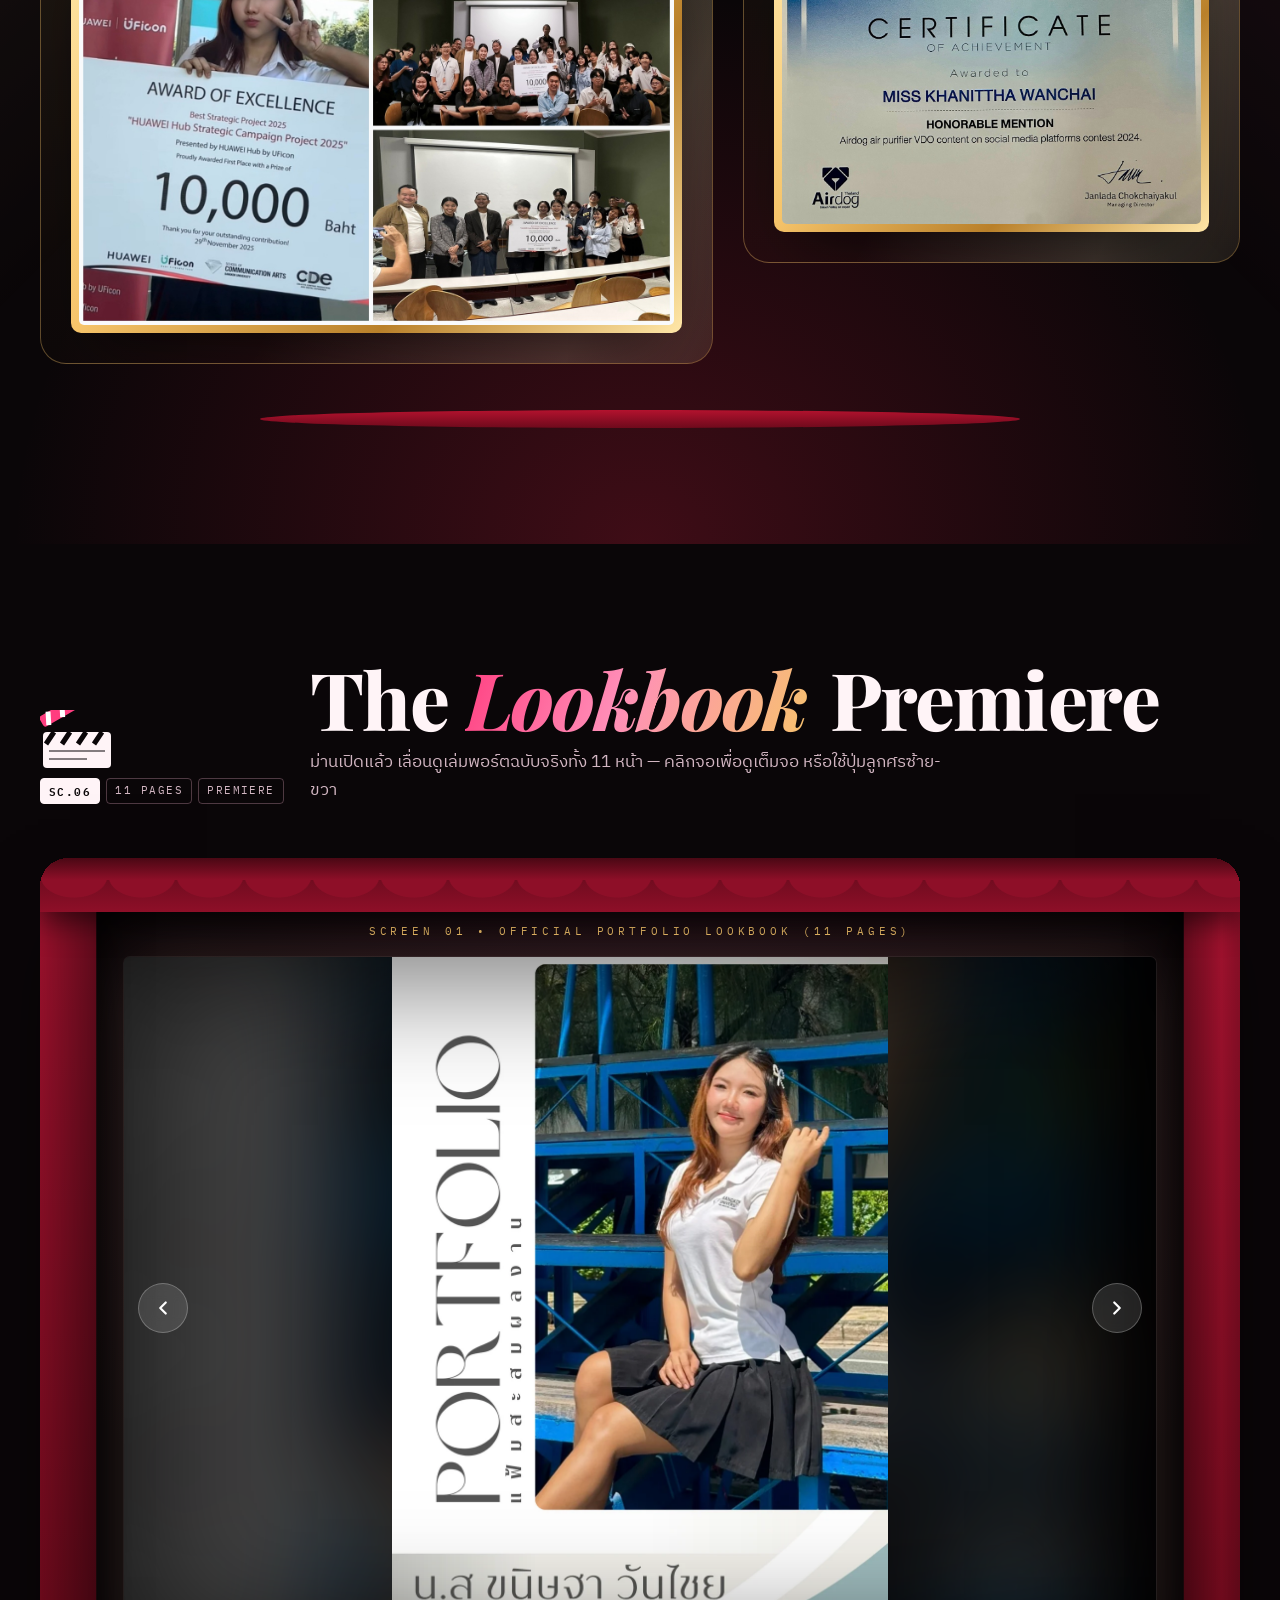
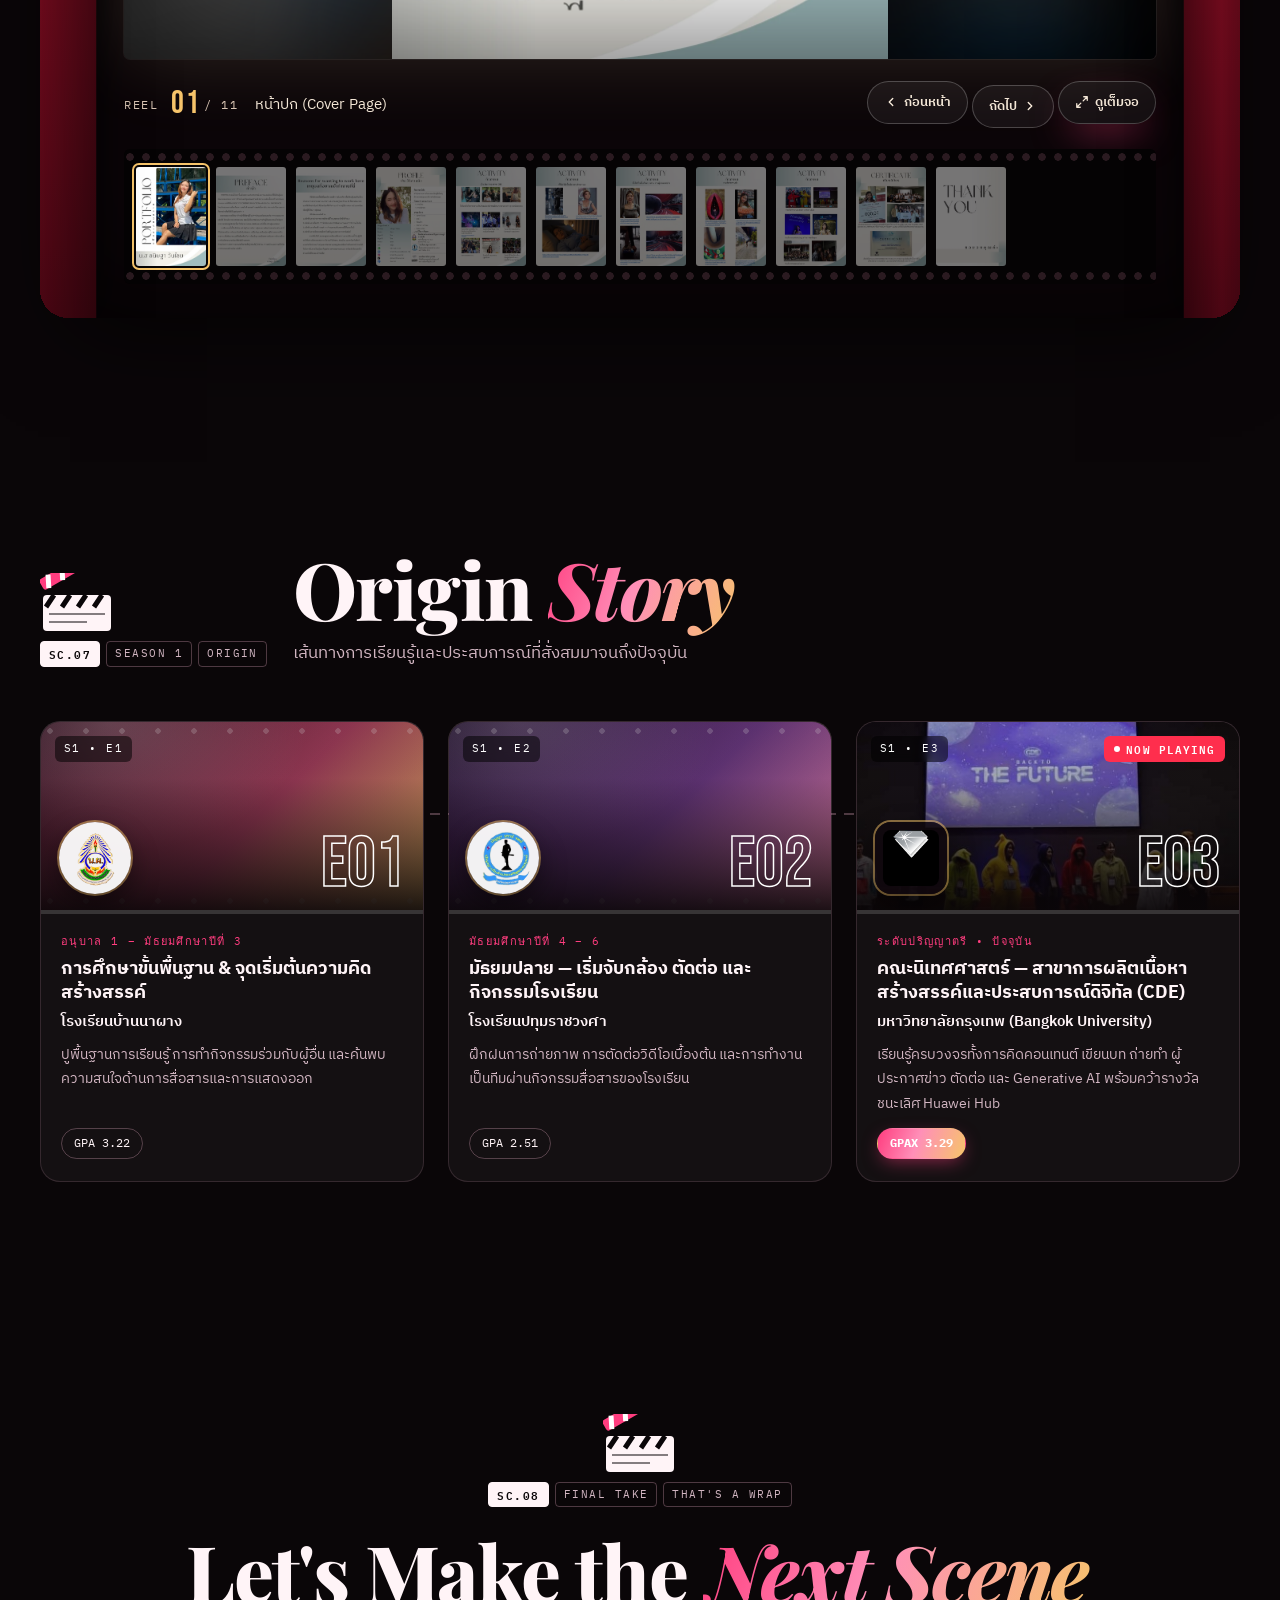
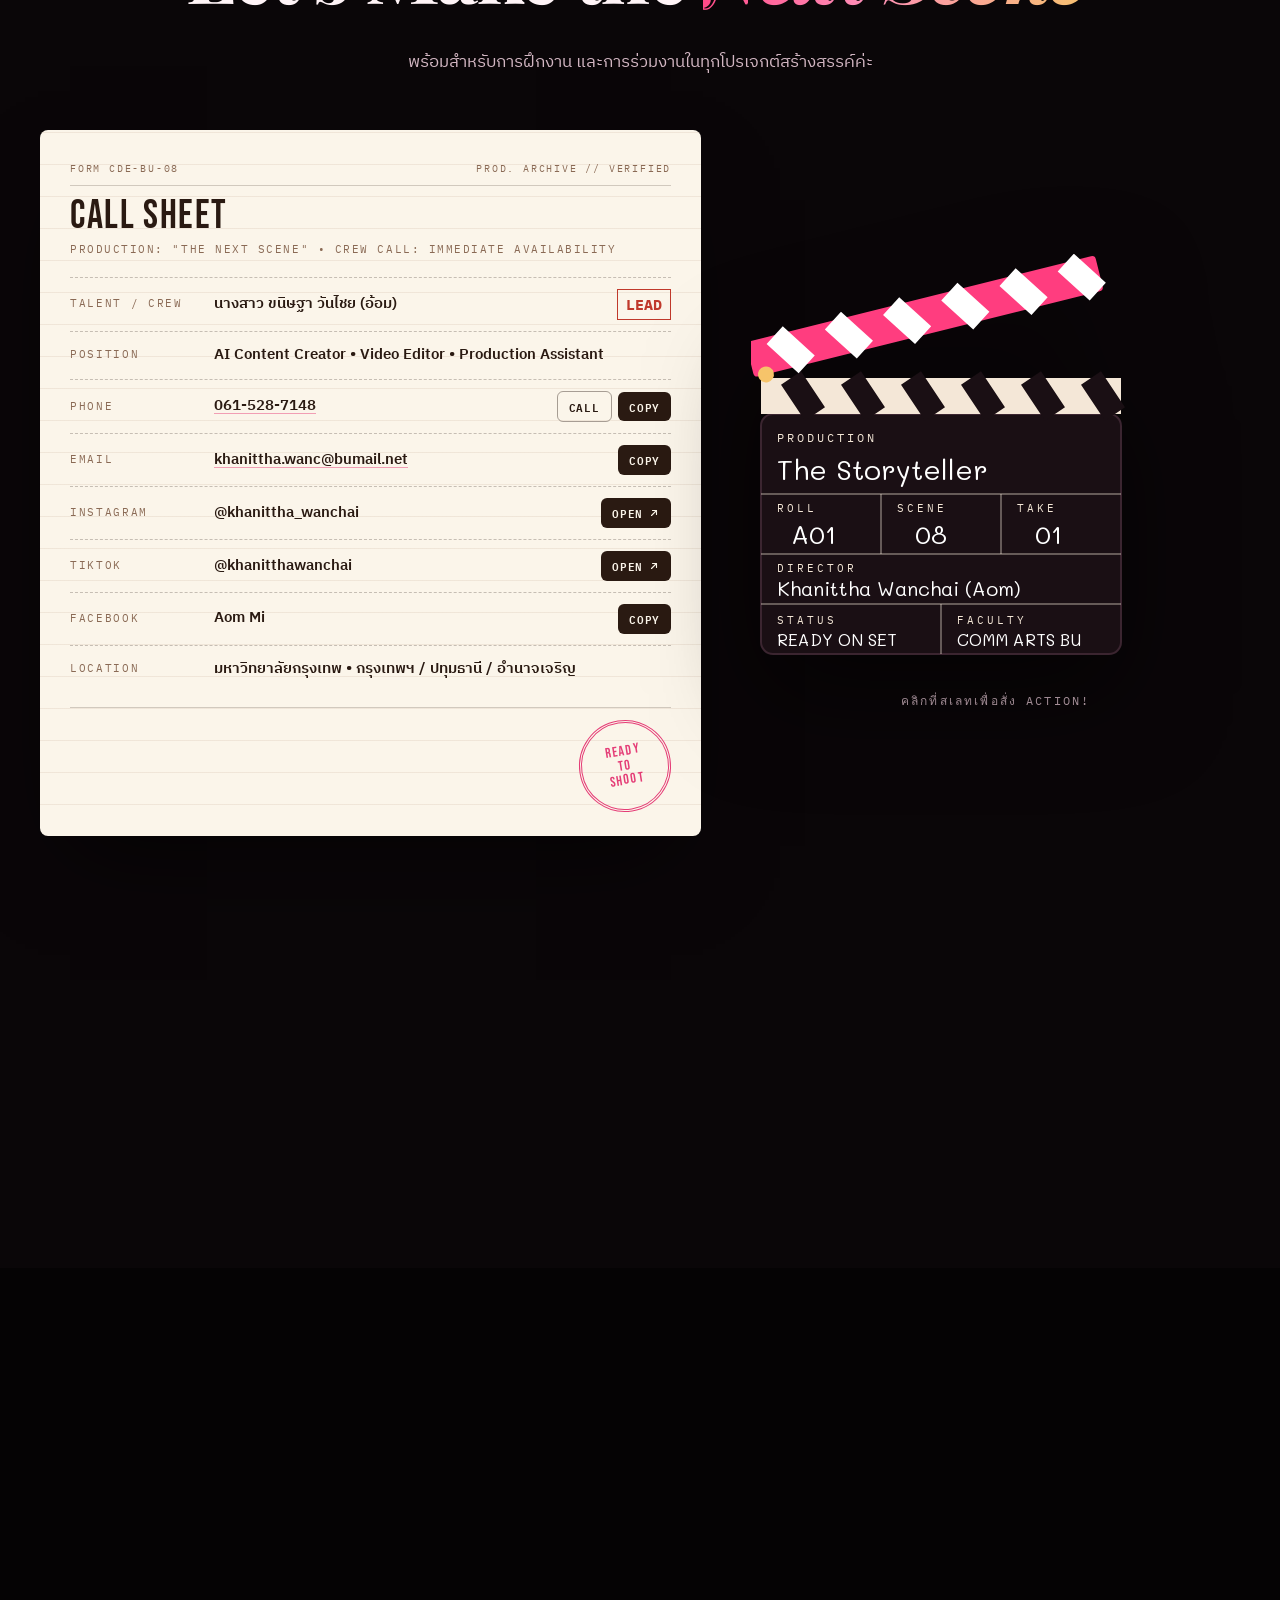
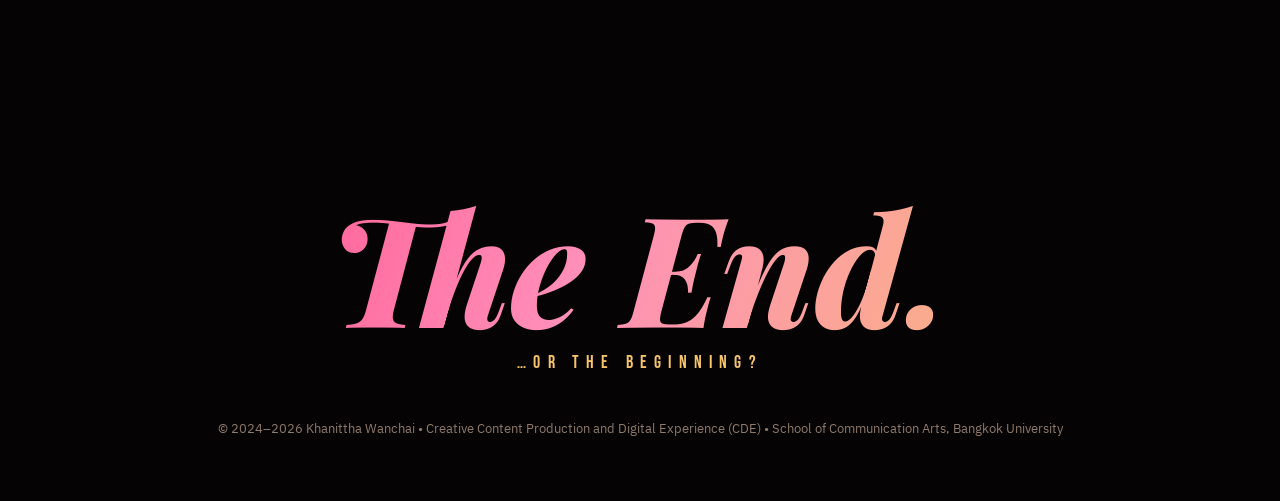
==== commit 65ddadd8: "Elevate cinematic design, interactive director monitor, real school emblems, and mobile-first UX (ze" ====
--- a/index.html
+++ b/index.html
@@ -9,7 +9,7 @@
   <meta property="og:type" content="website">
   <meta property="og:title" content="ขนิษฐา วันไชย (อ้อม) — THE STORYTELLER | Comm Arts BU">
   <meta property="og:description" content="Creative Content Producer & AI Storyteller • ชนะเลิศอันดับ 1 Huawei Hub • นิเทศศาสตร์ CDE ม.กรุงเทพ">
-  <meta property="og:image" content="assets/hero-cover.jpg">
+  <meta property="og:image" content="assets/cine/profile-uniform-hero.jpg">
   <link rel="icon" href="data:image/svg+xml,<svg xmlns='http://www.w3.org/2000/svg' viewBox='0 0 32 32'><rect width='32' height='32' rx='6' fill='%23ff3d7f'/><circle cx='16' cy='16' r='9' fill='none' stroke='%23fff' stroke-width='2.2'/><circle cx='16' cy='16' r='3.5' fill='%23fff'/><circle cx='16' cy='10' r='1.5' fill='%23fff'/><circle cx='16' cy='22' r='1.5' fill='%23fff'/><circle cx='10' cy='16' r='1.5' fill='%23fff'/><circle cx='22' cy='16' r='1.5' fill='%23fff'/></svg>">
   <script>try{document.documentElement.dataset.theme=localStorage.getItem('aom-theme')||document.documentElement.dataset.theme;}catch(e){}</script>
   <link rel="preconnect" href="https://fonts.googleapis.com">
@@ -20,7 +20,7 @@
 </head>
 <body>
 
-  <!-- ===== SVG sprite: laurel + mini clapper ===== -->
+  <!-- ===== SVG Sprite Sheet: Bespoke Cinema Vector Icons ===== -->
   <svg width="0" height="0" style="position:absolute" aria-hidden="true">
     <defs>
       <symbol id="laurel" viewBox="0 0 300 200">
@@ -53,27 +53,30 @@
           <path d="M14 6l-6 12M30 6l-6 12M46 6l-6 12M62 6l-6 12" stroke="#fff" stroke-width="5"/>
         </g>
       </symbol>
+      <symbol id="ico-play" viewBox="0 0 24 24">
+        <polygon points="7,4 20,12 7,20" fill="currentColor"/>
+      </symbol>
+      <symbol id="ico-expand" viewBox="0 0 24 24">
+        <path d="M15 3h6v6M9 21H3v-6M21 3l-7 7M3 21l7-7" fill="none" stroke="currentColor" stroke-width="2.2" stroke-linecap="round" stroke-linejoin="round"/>
+      </symbol>
+      <symbol id="ico-ext" viewBox="0 0 24 24">
+        <path d="M7 17L17 7M9 7h8v8" fill="none" stroke="currentColor" stroke-width="2.2" stroke-linecap="round" stroke-linejoin="round"/>
+      </symbol>
+      <symbol id="ico-copy" viewBox="0 0 24 24">
+        <rect x="9" y="9" width="13" height="13" rx="2" fill="none" stroke="currentColor" stroke-width="2" stroke-linecap="round" stroke-linejoin="round"/>
+        <path d="M5 15H4a2 2 0 0 1-2-2V4a2 2 0 0 1 2-2h9a2 2 0 0 1 2 2v1" fill="none" stroke="currentColor" stroke-width="2" stroke-linecap="round" stroke-linejoin="round"/>
+      </symbol>
+      <symbol id="ico-close" viewBox="0 0 24 24">
+        <path d="M18 6L6 18M6 6l12 12" fill="none" stroke="currentColor" stroke-width="2.2" stroke-linecap="round" stroke-linejoin="round"/>
+      </symbol>
+      <symbol id="ico-prev" viewBox="0 0 24 24">
+        <polyline points="15 18 9 12 15 6" fill="none" stroke="currentColor" stroke-width="2.4" stroke-linecap="round" stroke-linejoin="round"/>
+      </symbol>
+      <symbol id="ico-next" viewBox="0 0 24 24">
+        <polyline points="9 18 15 12 9 6" fill="none" stroke="currentColor" stroke-width="2.4" stroke-linecap="round" stroke-linejoin="round"/>
+      </symbol>
     </defs>
   </svg>
-
-  <!-- ===== INTRO: film leader countdown ===== -->
-  <div class="intro" id="intro" aria-hidden="true">
-    <div class="intro-meta">PROD. CDE—BU<br>ROLL A001<br>24 FPS • 2.39:1</div>
-    <div class="leader">
-      <div class="sweep"></div>
-      <div class="ring"></div>
-      <div class="ring r2"></div>
-      <div class="num">3</div>
-    </div>
-    <div class="intro-presents">
-      <div>
-        <small>COMMUNICATION ARTS • BANGKOK UNIVERSITY PRESENTS</small>
-        <strong>The Storyteller</strong>
-        <em>STARRING AOM KHANITTHA</em>
-      </div>
-    </div>
-    <button class="intro-skip" type="button">SKIP ▸▸</button>
-  </div>
 
   <div class="grain" aria-hidden="true"></div>
   <div class="vignette" aria-hidden="true"></div>
@@ -109,31 +112,68 @@
           <span class="l-sep">/</span>
           <span class="l-opt l-en">EN</span>
         </button>
-        <a href="resume.html" target="_blank" class="btn btn-sm"><svg class="btn-ico" width="13" height="13" viewBox="0 0 24 24" fill="none" stroke="currentColor" stroke-width="2" stroke-linecap="round" stroke-linejoin="round" style="margin-right:4px;vertical-align:-1px"><path d="M14 2H6a2 2 0 0 0-2 2v16a2 2 0 0 0 2 2h12a2 2 0 0 0 2-2V8z"/><polyline points="14 2 14 8 20 8"/><line x1="16" y1="13" x2="8" y2="13"/><line x1="16" y1="17" x2="8" y2="17"/></svg><span data-i18n="nav_cv">CV / Resume</span></a>
+        <a href="resume.html" target="_blank" class="btn btn-sm nav-cv-btn">
+          <svg class="btn-ico" width="13" height="13" viewBox="0 0 24 24" fill="none" stroke="currentColor" stroke-width="2" stroke-linecap="round" stroke-linejoin="round"><path d="M14 2H6a2 2 0 0 0-2 2v16a2 2 0 0 0 2 2h12a2 2 0 0 0 2-2V8z"/><polyline points="14 2 14 8 20 8"/><line x1="16" y1="13" x2="8" y2="13"/><line x1="16" y1="17" x2="8" y2="17"/></svg>
+          <span data-i18n="nav_cv">CV / Resume</span>
+        </a>
         <button class="icon-btn" id="themeToggle" type="button" aria-label="สลับโหมดสี">
           <svg class="theme-icon-sun" width="17" height="17" viewBox="0 0 24 24" fill="none" stroke="currentColor" stroke-width="2" stroke-linecap="round" stroke-linejoin="round"><circle cx="12" cy="12" r="4"/><path d="M12 2v2M12 20v2M4.93 4.93l1.41 1.41M17.66 17.66l1.41 1.41M2 12h2M20 12h2M6.34 17.66l-1.41 1.41M19.07 4.93l-1.41 1.41"/></svg>
           <svg class="theme-icon-moon" width="17" height="17" viewBox="0 0 24 24" fill="none" stroke="currentColor" stroke-width="2" stroke-linecap="round" stroke-linejoin="round" style="display:none;"><path d="M12 3a6 6 0 0 0 9 9 9 9 0 1 1-9-9Z"/></svg>
         </button>
         <button class="icon-btn menu-btn" id="menuBtn" type="button" aria-label="เปิดเมนู">
-          <svg width="18" height="18" viewBox="0 0 24 24" fill="none" stroke="currentColor" stroke-width="2" stroke-linecap="round"><line x1="4" y1="6" x2="20" y2="6"/><line x1="4" y1="12" x2="20" y2="12"/><line x1="4" y1="18" x2="20" y2="18"/></svg>
+          <svg class="menu-ico-bars" width="18" height="18" viewBox="0 0 24 24" fill="none" stroke="currentColor" stroke-width="2" stroke-linecap="round"><line x1="4" y1="7" x2="20" y2="7"/><line x1="4" y1="12" x2="20" y2="12"/><line x1="4" y1="17" x2="15" y2="17"/></svg>
         </button>
       </div>
     </div>
   </nav>
-  <div class="mobile-menu" id="mobileMenu">
-    <div class="mobile-lang-row">
-      <button class="m-lang-btn active" data-setlang="th" type="button">TH</button>
-      <button class="m-lang-btn" data-setlang="en" type="button">EN</button>
-    </div>
-    <a href="#about"><small>01</small><span data-i18n="nav_about">ผู้กำกับ</span></a>
-    <a href="#skills"><small>02</small><span data-i18n="nav_skills">ทักษะ</span></a>
-    <a href="#works"><small>03</small><span data-i18n="nav_works">ผลงาน</span></a>
-    <a href="#bts"><small>04</small><span data-i18n="nav_bts">เบื้องหลัง</span></a>
-    <a href="#awards"><small>05</small><span data-i18n="nav_awards">รางวัล</span></a>
-    <a href="#lookbook"><small>06</small><span data-i18n="nav_lookbook">เล่มพอร์ต</span></a>
-    <a href="#journey"><small>07</small><span data-i18n="nav_journey">การศึกษา</span></a>
-    <a href="#contact"><small>08</small><span data-i18n="nav_contact">ติดต่อ</span></a>
-    <a href="resume.html" target="_blank"><small>CV</small><span data-i18n="nav_resume_m">เรซูเม่ ↗</span></a>
+
+  <!-- Fullscreen Mobile Menu Drawer -->
+  <div class="mobile-menu" id="mobileMenu" aria-hidden="true">
+    <div class="mobile-menu-inner">
+      <div class="mobile-menu-head">
+        <span class="mono">SCENE INDEX • ROLL A01</span>
+        <div class="mobile-lang-row">
+          <button class="m-lang-btn active" data-setlang="th" type="button">ภาษาไทย (TH)</button>
+          <button class="m-lang-btn" data-setlang="en" type="button">ENGLISH (EN)</button>
+        </div>
+      </div>
+      <div class="mobile-nav-list">
+        <a href="#about"><small>SC.01</small><span data-i18n="nav_about">ผู้กำกับ</span></a>
+        <a href="#skills"><small>SC.02</small><span data-i18n="nav_skills">ทักษะ</span></a>
+        <a href="#works"><small>SC.03</small><span data-i18n="nav_works">ผลงาน</span></a>
+        <a href="#bts"><small>SC.04</small><span data-i18n="nav_bts">เบื้องหลัง</span></a>
+        <a href="#awards"><small>SC.05</small><span data-i18n="nav_awards">รางวัล</span></a>
+        <a href="#lookbook"><small>SC.06</small><span data-i18n="nav_lookbook">เล่มพอร์ต</span></a>
+        <a href="#journey"><small>SC.07</small><span data-i18n="nav_journey">การศึกษา</span></a>
+        <a href="#contact"><small>SC.08</small><span data-i18n="nav_contact">ติดต่อ</span></a>
+      </div>
+      <div class="mobile-menu-foot">
+        <a href="resume.html" target="_blank" class="btn btn-primary" style="width:100%;justify-content:center;">
+          <svg width="16" height="16" viewBox="0 0 24 24" fill="none" stroke="currentColor" stroke-width="2"><path d="M14 2H6a2 2 0 0 0-2 2v16a2 2 0 0 0 2 2h12a2 2 0 0 0 2-2V8z"/><polyline points="14 2 14 8 20 8"/></svg>
+          <span data-i18n="nav_resume_m">เปิดดู Resume / CV ฉบับเต็ม</span>
+        </a>
+      </div>
+    </div>
+  </div>
+
+  <!-- Mobile Floating Bottom Quick-Dock -->
+  <div class="mobile-dock" aria-label="ทางลัดบนมือถือ">
+    <a href="#works" class="dock-item">
+      <svg width="18" height="18" viewBox="0 0 24 24" fill="none" stroke="currentColor" stroke-width="2" stroke-linecap="round" stroke-linejoin="round"><polygon points="5 3 19 12 5 21 5 3"/></svg>
+      <span data-i18n="dock_works">โชว์รีล</span>
+    </a>
+    <a href="#lookbook" class="dock-item">
+      <svg width="18" height="18" viewBox="0 0 24 24" fill="none" stroke="currentColor" stroke-width="2" stroke-linecap="round" stroke-linejoin="round"><path d="M2 3h6a4 4 0 0 1 4 4v14a3 3 0 0 0-3-3H2z"/><path d="M22 3h-6a4 4 0 0 0-4 4v14a3 3 0 0 1 3-3h7z"/></svg>
+      <span data-i18n="dock_lookbook">พอร์ต 11 หน้า</span>
+    </a>
+    <a href="resume.html" target="_blank" class="dock-item">
+      <svg width="18" height="18" viewBox="0 0 24 24" fill="none" stroke="currentColor" stroke-width="2" stroke-linecap="round" stroke-linejoin="round"><path d="M14 2H6a2 2 0 0 0-2 2v16a2 2 0 0 0 2 2h12a2 2 0 0 0 2-2V8z"/><polyline points="14 2 14 8 20 8"/><line x1="16" y1="13" x2="8" y2="13"/><line x1="16" y1="17" x2="8" y2="17"/></svg>
+      <span data-i18n="dock_cv">เรซูเม่</span>
+    </a>
+    <a href="#contact" class="dock-item dock-cta">
+      <svg width="18" height="18" viewBox="0 0 24 24" fill="none" stroke="currentColor" stroke-width="2" stroke-linecap="round" stroke-linejoin="round"><path d="M22 16.92v3a2 2 0 0 1-2.18 2 19.79 19.79 0 0 1-8.63-3.07 19.5 19.5 0 0 1-6-6 19.79 19.79 0 0 1-3.07-8.67A2 2 0 0 1 4.11 2h3a2 2 0 0 1 2 1.72 12.84 12.84 0 0 0 .7 2.81 2 2 0 0 1-.45 2.11L8.09 9.91a16 16 0 0 0 6 6l1.27-1.27a2 2 0 0 1 2.11-.45 12.84 12.84 0 0 0 2.81.7A2 2 0 0 1 22 16.92z"/></svg>
+      <span data-i18n="dock_contact">ติดต่อ</span>
+    </a>
   </div>
 
   <!-- ===== HERO ===== -->
@@ -142,47 +182,117 @@
     <div class="spotlight" aria-hidden="true"></div>
     <div class="wrap">
       <div class="hero-grid">
-        <div>
-          <div class="kicker">COMM ARTS • CDE • BANGKOK UNIVERSITY <span style="color:var(--gold)">— EST. 2022</span></div>
+        <div class="hero-copy">
+          <div class="kicker">
+            <span class="kicker-dot"></span>
+            <span>COMM ARTS • CDE • BANGKOK UNIVERSITY</span>
+            <span class="kicker-year">ARCHIVE 2022—2026</span>
+          </div>
           <h1 class="hero-title">
             <span class="l1 glitch" data-split>Storyteller</span>
-            <span class="l2"><span data-split data-offset="11">ON AIR</span><sup>(TAKE 01)</sup></span>
+            <span class="l2"><span data-split data-offset="11">ON AIR</span><sup>TAKE 01</sup></span>
           </h1>
-          <div class="hero-th"><span data-i18n="hero_name">ขนิษฐา วันไชย</span> <span class="nick" data-i18n="hero_nick">(อ้อม)</span></div>
-          <div class="typeline">&gt; ROLE: <b id="typeText">AI Content Creator</b><span class="caret"></span></div>
+          <div class="hero-th">
+            <span data-i18n="hero_name">ขนิษฐา วันไชย</span>
+            <span class="nick" data-i18n="hero_nick">(อ้อม)</span>
+          </div>
+          <div class="typeline">
+            <span class="type-prefix">DIRECTOR ROLE //</span>
+            <b id="typeText">AI Content Creator</b><span class="caret"></span>
+          </div>
           <p class="hero-desc" data-i18n="hero_desc">
             เด็กนิเทศที่เล่าเรื่องผ่าน <strong>ภาพ แสง เสียง และ AI</strong> — จากหน้ากล้องผู้ประกาศข่าว สู่หลังกองถ่าย
             ไปจนถึงเวทีประกวดที่คว้า <strong>ชนะเลิศอันดับ 1 Huawei Hub</strong>
           </p>
+
+          <!-- Highlight Credentials Strip -->
+          <div class="hero-badges">
+            <div class="h-badge">
+              <span class="hb-num">#01</span>
+              <span class="hb-txt" data-i18n="hb_huawei">Winner — Huawei Hub Campaign</span>
+            </div>
+            <div class="h-badge">
+              <span class="hb-num">3.29</span>
+              <span class="hb-txt" data-i18n="hb_gpa">GPAX — Comm Arts CDE BU</span>
+            </div>
+            <div class="h-badge">
+              <span class="hb-num">13+</span>
+              <span class="hb-txt" data-i18n="hb_reels">Selected Production Reels</span>
+            </div>
+          </div>
+
           <div class="hero-cta">
-            <a href="#works" class="btn btn-primary"><span class="play-ico">▶</span> <span data-i18n="hero_cta_reel">ดูโชว์รีล</span></a>
-            <a href="#lookbook" class="btn"><svg class="btn-ico" viewBox="0 0 24 24" fill="none" stroke="currentColor" stroke-width="1.8" stroke-linecap="round" stroke-linejoin="round" aria-hidden="true"><path d="M12 6.5C10.3 5 8 4.5 4.5 4.5v13c3.5 0 5.8.5 7.5 2 1.7-1.5 4-2 7.5-2v-13c-3.5 0-5.8.5-7.5 2Z"/><path d="M12 6.5v13"/></svg> <span data-i18n="hero_cta_lookbook">Lookbook 11 หน้า</span></a>
-            <a href="#contact" class="btn"><svg class="btn-ico" viewBox="0 0 24 24" fill="none" stroke="currentColor" stroke-width="1.8" stroke-linecap="round" stroke-linejoin="round" aria-hidden="true"><rect x="3" y="5.5" width="18" height="13" rx="2.5"/><path d="m3.8 7 8.2 6 8.2-6"/></svg> <span data-i18n="hero_cta_contact">ติดต่อ</span></a>
-          </div>
-        </div>
-
+            <a href="#works" class="btn btn-primary">
+              <span class="play-ico"><svg width="11" height="11"><use href="#ico-play"/></svg></span>
+              <span data-i18n="hero_cta_reel">ดูโชว์รีล 13 ผลงาน</span>
+            </a>
+            <a href="#lookbook" class="btn">
+              <svg class="btn-ico" viewBox="0 0 24 24" fill="none" stroke="currentColor" stroke-width="1.8" stroke-linecap="round" stroke-linejoin="round" aria-hidden="true"><path d="M12 6.5C10.3 5 8 4.5 4.5 4.5v13c3.5 0 5.8.5 7.5 2 1.7-1.5 4-2 7.5-2v-13c-3.5 0-5.8.5-7.5 2Z"/><path d="M12 6.5v13"/></svg>
+              <span data-i18n="hero_cta_lookbook">Lookbook 11 หน้า</span>
+            </a>
+            <a href="#contact" class="btn">
+              <svg class="btn-ico" viewBox="0 0 24 24" fill="none" stroke="currentColor" stroke-width="1.8" stroke-linecap="round" stroke-linejoin="round" aria-hidden="true"><rect x="3" y="5.5" width="18" height="13" rx="2.5"/><path d="m3.8 7 8.2 6 8.2-6"/></svg>
+              <span data-i18n="hero_cta_contact">ติดต่อร่วมงาน</span>
+            </a>
+          </div>
+        </div>
+
+        <!-- Interactive ARRI / RED Cinema Director's Monitor -->
         <div class="vf-wrap">
           <div class="vf-border" aria-hidden="true"></div>
-          <div class="vf">
-            <img src="assets/cine/profile-uniform-hero.jpg" alt="ขนิษฐา วันไชย (อ้อม)">
+          <div class="vf" id="directorVf" data-lut="std">
+            <img src="assets/cine/profile-uniform-hero.jpg" alt="ขนิษฐา วันไชย (อ้อม)" id="vfPortrait">
+            <div class="vf-flash" id="vfFlash" aria-hidden="true"></div>
             <div class="frame-glare"></div>
             <div class="vf-ui">
               <div class="vf-grid"></div>
               <i class="vf-corner a"></i><i class="vf-corner b"></i><i class="vf-corner c"></i><i class="vf-corner d"></i>
-              <div class="vf-top"><span class="vf-rec">REC</span><span data-tc=""></span><span class="battery"><i></i>78%</span></div>
-              <div class="vf-focus"></div>
-              <div class="meters"><span></span><span></span></div>
-              <div class="vf-exp">ISO 400 • 1/50 • f1.8</div>
+              <div class="vf-top">
+                <span class="vf-rec">REC</span>
+                <span class="vf-tc" data-tc="">00:00:00:00</span>
+                <span class="battery"><i></i>98%</span>
+              </div>
+              <div class="vf-focus">
+                <span class="af-tag">AF-C EYE</span>
+              </div>
+              <div class="meters" aria-hidden="true"><span></span><span></span><span></span></div>
+              <div class="vf-exp">ARRI RAW • ISO 400 • 1/48 • T1.5</div>
               <div class="lower-third">
-                <span class="lt-tag">LIVE</span>
-                <span class="lt-name">ขนิษฐา วันไชย (อ้อม)</span>
+                <span class="lt-tag">DIRECTOR MONITOR</span>
+                <span class="lt-name" data-i18n="vf_lt_name">ขนิษฐา วันไชย (อ้อม)</span>
                 <span class="lt-role">CREATIVE CONTENT PRODUCER • COMM ARTS BU</span>
               </div>
-              <div class="vf-bottom"><span>4K UHD</span><span>24P</span><span>WB 5600K</span><span>S-LOG3</span></div>
-            </div>
-          </div>
-          <div class="sticker s1" data-i18n="hero_sticker1">Huawei Hub — 1st Place</div>
-          <div class="sticker s2" data-i18n="hero_sticker2">GPA <b>3.29</b> • นิเทศ BU</div>
+              <div class="vf-bottom">
+                <span>4K ANAMORPHIC</span>
+                <span>24.00 FPS</span>
+                <span>5600K</span>
+                <span id="lutLabel">LUT: REC.709</span>
+              </div>
+            </div>
+          </div>
+
+          <!-- Interactive Camera Controls Bar under Viewfinder -->
+          <div class="vf-controls" role="toolbar" aria-label="ควบคุมจอผู้กำกับ">
+            <div class="lut-group">
+              <span class="vc-label">COLOR LUT</span>
+              <button type="button" class="lut-btn active" data-setlut="std">REC.709</button>
+              <button type="button" class="lut-btn" data-setlut="warm">GOLD 35MM</button>
+              <button type="button" class="lut-btn" data-setlut="noir">NOIR B&amp;W</button>
+            </div>
+            <button type="button" class="shutter-btn" id="shutterBtn" aria-label="กดชัตเตอร์ถ่ายภาพ">
+              <span class="shutter-ring"></span>
+              <span data-i18n="vf_shutter">SNAP 4K</span>
+            </button>
+          </div>
+
+          <div class="sticker s1">
+            <svg width="16" height="16" viewBox="0 0 24 24" fill="none" stroke="currentColor" stroke-width="2.2"><path d="M6 9H4.5a2.5 2.5 0 0 1 0-5H6M18 9h1.5a2.5 2.5 0 0 0 0-5H18M4 22h16M10 14.66V17c0 .55-.45 1-1 1H8c-.55 0-1 .45-1 1v1c0 .55.45 1 1 1h8c.55 0 1-.45 1-1v-1c0-.55-.45-1-1-1h-1c-.55 0-1-.45-1-1v-2.34M18 4H6v5c0 3.31 2.69 6 6 6s6-2.69 6-6V4z"/></svg>
+            <span data-i18n="hero_sticker1">Huawei Hub — 1st Place</span>
+          </div>
+          <div class="sticker s2">
+            <span class="s2-dot"></span>
+            <span data-i18n="hero_sticker2">GPA <b>3.29</b> • นิเทศ BU</span>
+          </div>
         </div>
       </div>
     </div>
@@ -194,12 +304,12 @@
       <div class="ticker-live"><b>LIVE</b><span data-tc=""></span></div>
       <div class="ticker-view">
         <div class="ticker-track" data-loop>
-          <span>อ้อม ขนิษฐา คว้าชนะเลิศอันดับ 1 โครงการ HUAWEI HUB & FIRST GENERATE CAMPAIGN รับเงินรางวัล 10,000 บาท</span>
+          <span>อ้อม ขนิษฐา คว้าชนะเลิศอันดับ 1 โครงการ HUAWEI HUB &amp; FIRST GENERATE CAMPAIGN รับเงินรางวัล 10,000 บาท</span>
           <span>รางวัลชมเชยระดับประเทศ AIRDOG VDO CONTEST 2024</span>
           <span>ช่างภาพประจำงาน AWAKENING BANGKOK ณ สวนรมณีนาถ</span>
-          <span>สตาฟฟ์สาขา CDE & ปฐมนิเทศ DIAMOND DAYS 2024</span>
+          <span>สตาฟฟ์สาขา CDE &amp; ปฐมนิเทศ DIAMOND DAYS 2024</span>
           <span>ผ่านเวิร์กช็อป "สร้างภาพอย่างคูล AI EVERYWHERE" กับ INTEL CORE ULTRA</span>
-          <span>พร้อมรับฝึกงานสาย AI CONTENT • VIDEO EDITOR • PRODUCTION ASSISTANT แล้ววันนี้!</span>
+          <span>พร้อมรับฝึกงานสาย AI CONTENT • VIDEO EDITOR • PRODUCTION ASSISTANT แล้ววันนี้</span>
         </div>
       </div>
     </div>
@@ -215,7 +325,7 @@
     </div></div>
   </div>
 
-  <!-- ===== SCENE 01 — ABOUT ===== -->
+  <!-- ===== SCENE 01 — ABOUT & DIRECTOR'S DOSSIER ===== -->
   <section class="scene" id="about">
     <div class="wrap">
       <div class="scene-head">
@@ -241,16 +351,61 @@
             <div class="pre">AOM KHANITTHA IN</div>
             <h3>The Storyteller</h3>
             <div class="tag">ภาพ • แสง • เสียง • AI</div>
-            <div class="billing">DIRECTED BY <b>KHANITTHA WANCHAI</b> • WRITTEN BY <b>CHATGPT & HER IMAGINATION</b> • CINEMATOGRAPHY <b>AOM</b> • EDITED IN <b>CAPCUT & PREMIERE PRO</b> • VISUALS BY <b>MIDJOURNEY</b> • A <b>CDE — BANGKOK UNIVERSITY</b> PICTURE</div>
+            <div class="billing">DIRECTED BY <b>KHANITTHA WANCHAI</b> • WRITTEN BY <b>CHATGPT &amp; HER IMAGINATION</b> • CINEMATOGRAPHY <b>AOM</b> • EDITED IN <b>CAPCUT &amp; PREMIERE PRO</b> • VISUALS BY <b>MIDJOURNEY</b> • A <b>CDE — BANGKOK UNIVERSITY</b> PICTURE</div>
             <div class="poster-date">NOW STREAMING</div>
           </div>
         </div>
 
         <div class="statement" data-reveal="right">
-          <div class="q">“</div>
+          <div class="q" aria-hidden="true">“</div>
           <p class="lead" data-i18n="about_lead">ทุกเฟรมมีเรื่องเล่า — หน้าที่ของฉันคือทำให้คนดู <span class="grad-text">รู้สึก</span> ไปกับมัน</p>
           <p data-i18n="about_p1">ตลอดการเรียนใน <strong>สาขาการผลิตเนื้อหาสร้างสรรค์และประสบการณ์ดิจิทัล (CDE) คณะนิเทศศาสตร์ มหาวิทยาลัยกรุงเทพ</strong> ฉันได้เรียนรู้ตั้งแต่การคิด Creative Concept เขียนบท ออกกองถ่ายทำ ไปจนถึงตัดต่อและลำดับภาพ รวมถึงการทำงานเป็นทีมและแก้ปัญหาเฉพาะหน้าในกองจริง</p>
           <p data-i18n="about_p2">ฉันตั้งใจนำ <strong>ความคิดสร้างสรรค์ + ทักษะผลิตสื่อ + Generative AI</strong> มาสร้างคอนเทนต์ที่มีคุณค่า พร้อมเปิดรับคำแนะนำจากพี่ ๆ ในวงการ รับผิดชอบ อ่อนน้อม และพร้อมทุ่มเทเต็มที่ค่ะ</p>
+
+          <!-- 4 Core Strengths from Portfolio .pdf Page 3 -->
+          <div class="pillars-grid">
+            <div class="pillar-card">
+              <span class="pillar-no">01</span>
+              <div>
+                <h4 data-i18n="pil1_title">AI &amp; Visual Production</h4>
+                <p data-i18n="pil1_desc">ถนัดด้านการถ่ายภาพ การตัดต่อวิดีโอ และการผลิตสื่อสร้างสรรค์ด้วย Generative AI</p>
+              </div>
+            </div>
+            <div class="pillar-card">
+              <span class="pillar-no">02</span>
+              <div>
+                <h4 data-i18n="pil2_title">Communication &amp; Crew</h4>
+                <p data-i18n="pil2_desc">ถนัดด้านการสื่อสาร การนำเสนอ การประสานงานในกองถ่าย และการทำงานเป็นทีม</p>
+              </div>
+            </div>
+            <div class="pillar-card">
+              <span class="pillar-no">03</span>
+              <div>
+                <h4 data-i18n="pil3_title">Creative &amp; Social Media</h4>
+                <p data-i18n="pil3_desc">ถนัดด้านการคิดสร้างสรรค์ การทำคอนเทนต์ไวรัล และการใช้แพลตฟอร์มสื่อออนไลน์</p>
+              </div>
+            </div>
+            <div class="pillar-card">
+              <span class="pillar-no">04</span>
+              <div>
+                <h4 data-i18n="pil4_title">Story &amp; Public Relations</h4>
+                <p data-i18n="pil4_desc">ถนัดด้านการเขียนสคริปต์ การเรียบเรียงข้อมูลเนื้อหา และงานประชาสัมพันธ์</p>
+              </div>
+            </div>
+          </div>
+
+          <!-- Personal DNA Strip from Portfolio .pdf Page 4 -->
+          <div class="dna-bar">
+            <div class="dna-item">
+              <span class="dna-k" data-i18n="dna_char_k">ลักษณะนิสัย</span>
+              <span class="dna-v" data-i18n="dna_char_v">เข้ากับคนง่าย • ช่างสังเกต • ชอบเรียนรู้สิ่งใหม่ • อดทนและรับผิดชอบสูง</span>
+            </div>
+            <div class="dna-item">
+              <span class="dna-k" data-i18n="dna_hobby_k">แรงบันดาลใจ &amp; งานอดิเรก</span>
+              <span class="dna-v" data-i18n="dna_hobby_v">ดูภาพยนตร์ • ท่องเที่ยวถ่ายภาพ • ออกกำลังกาย • ทำอาหารและขนม</span>
+            </div>
+          </div>
+
           <div class="sign">
             <div>
               <div class="autograph">Khanittha W.</div>
@@ -264,7 +419,7 @@
         <div class="stat" data-num="01"><div class="v">#<span data-count="1">0</span></div><div class="k" data-i18n="stat_huawei">ชนะเลิศ Huawei Hub Campaign</div></div>
         <div class="stat" data-num="02"><div class="v"><span data-count="10" data-suf="K">0</span></div><div class="k" data-i18n="stat_prize">เงินรางวัลทีม (บาท)</div></div>
         <div class="stat" data-num="03"><div class="v"><span data-count="3.29">0</span></div><div class="k" data-i18n="stat_gpa">GPA นิเทศ CDE ม.กรุงเทพ</div></div>
-        <div class="stat" data-num="04"><div class="v"><span data-count="12" data-suf="+">0</span></div><div class="k" data-i18n="stat_works">ผลงานวิดีโอ / AI / ภาพถ่าย</div></div>
+        <div class="stat" data-num="04"><div class="v"><span data-count="13" data-suf="+">0</span></div><div class="k" data-i18n="stat_works">ผลงานวิดีโอ / AI / ภาพถ่าย</div></div>
       </div>
     </div>
   </section>
@@ -286,12 +441,12 @@
       <div class="skills-grid">
         <div class="skill-card" data-reveal style="--d:0s">
           <div class="frame"><div class="frame-glare"></div><div class="frame-in">
-            <div class="frame-head"><span class="no">01</span><span class="edge">▸ KODAK 01A</span></div>
-            <h3 data-i18n="skill_cat1">AI & Generative Media</h3>
+            <div class="frame-head"><span class="no">01</span><span class="edge">KODAK 5219 • 01A</span></div>
+            <h3 data-i18n="skill_cat1">AI &amp; Generative Media</h3>
             <div class="chips">
               <div class="chip"><span class="ico"><svg xmlns="http://www.w3.org/2000/svg" viewBox="0 0 100 100"> <rect width="100" height="100" rx="22" fill="#141416"/> <path fill="#FFFFFF" d="M22 66.5c1.2-5.4 4.5-9.8 9.3-12.8 5.5-3.4 12.4-4.8 19.2-4.2-1.8-6.1-5.8-11.2-11.1-14.6 9.1-1.2 18.4 1.8 24.8 7.9 3.8 3.6 6.3 8.3 7.4 13.4 3.7 1.4 7 3.9 9.4 7.2-6.5-1.5-13.3-1.2-19.6.9-4.8 1.6-9.3 4.2-12.8 7.8-5.8-3.4-12.4-5.3-19.2-5.5-2.6 0-5.1.3-7.4-.1zM48 30c-.6 2.3-1.6 4.5-2.9 6.5 3.8-.5 7.6-.2 11.2.9-2.5-3-5.3-5.5-8.3-7.4z"/> <circle cx="50" cy="50" r="3.5" fill="#A855F7"/> </svg></span><span class="chip-txt" data-i18n="skill_mj">Midjourney — Image Gen</span></div>
-              <div class="chip"><span class="ico"><svg xmlns="http://www.w3.org/2000/svg" viewBox="0 0 100 100"> <rect width="100" height="100" rx="22" fill="#10A37F"/> <path fill="#FFFFFF" d="M76.8 54.3a14.7 14.7 0 0 0 .9-7.2 15 15 0 0 0-9.8-12.7 14.8 14.8 0 0 0-9.2-1.7 15 15 0 0 0-13-7.5 15 15 0 0 0-14.4 10.5 14.8 14.8 0 0 0-10.4 5.3 15 15 0 0 0-1.6 15.9 14.8 14.8 0 0 0-.9 7.2 15 15 0 0 0 9.8 12.7 14.8 14.8 0 0 0 9.2 1.7 15 15 0 0 0 13 7.5 15 15 0 0 0 14.4-10.5 14.8 14.8 0 0 0 10.4-5.3 15 15 0 0 0 1.6-15.9zm-26.8 28.5a9.8 9.8 0 0 1-7.8-3.9l.4-.2 13-7.5a2.7 2.7 0 0 0 1.3-2.3v-18.4l5.5 3.2v17.4a9.9 9.9 0 0 1-12.4 11.7zm-22.7-8.3a9.8 9.8 0 0 1-2.9-8.2l.4.2 13 7.5a2.7 2.7 0 0 0 2.7 0l16-9.2v6.4l-15.1 8.7a9.9 9.9 0 0 1-14.1-5.4zm-4.9-23.7a9.8 9.8 0 0 1 4.9-4.3v15.5a2.7 2.7 0 0 0 1.3 2.3l16 9.2-5.5 3.2-15.1-8.7a9.9 9.9 0 0 1-1.6-17.2zm42.6-4.5-16-9.2 5.5-3.2 15.1 8.7a9.9 9.9 0 0 1 1.6 17.2 9.8 9.8 0 0 1-4.9 4.3v-15.5a2.7 2.7 0 0 0-1.3-2.3zm13.1 19.3a9.8 9.8 0 0 1 2.9 8.2l-.4-.2-13-7.5a2.7 2.7 0 0 0-2.7 0l-16 9.2v-6.4l15.1-8.7a9.9 9.9 0 0 1 14.1 5.4zm-29.3-11-7.2-4.2 16-9.2 7.2 4.2zm-2.4 12.8-8.8-5.1v-10.2l8.8 5.1zm4.8 0v-10.2l8.8-5.1v10.2z"/> </svg></span><span class="chip-txt" data-i18n="skill_gpt">ChatGPT & Prompting</span></div>
-              <div class="chip"><span class="ico"><svg xmlns="http://www.w3.org/2000/svg" viewBox="0 0 100 100"> <rect width="100" height="100" rx="22" fill="#8B5CF6"/> <polygon points="42,34 68,50 42,66" fill="#FFFFFF"/> <!-- Sparkles / AI Motion --> <path d="M72 26 L74 32 L80 34 L74 36 L72 42 L70 36 L64 34 L70 32 Z" fill="#FDE047"/> <path d="M26 62 L28 66 L32 68 L28 70 L26 74 L24 70 L20 68 L24 66 Z" fill="#FDE047"/> </svg></span><span class="chip-txt" data-i18n="skill_vid">Generative Video / Motion</span></div>
+              <div class="chip"><span class="ico"><svg xmlns="http://www.w3.org/2000/svg" viewBox="0 0 100 100"> <rect width="100" height="100" rx="22" fill="#10A37F"/> <path fill="#FFFFFF" d="M76.8 54.3a14.7 14.7 0 0 0 .9-7.2 15 15 0 0 0-9.8-12.7 14.8 14.8 0 0 0-9.2-1.7 15 15 0 0 0-13-7.5 15 15 0 0 0-14.4 10.5 14.8 14.8 0 0 0-10.4 5.3 15 15 0 0 0-1.6 15.9 14.8 14.8 0 0 0-.9 7.2 15 15 0 0 0 9.8 12.7 14.8 14.8 0 0 0 9.2 1.7 15 15 0 0 0 13 7.5 15 15 0 0 0 14.4-10.5 14.8 14.8 0 0 0 10.4-5.3 15 15 0 0 0 1.6-15.9zm-26.8 28.5a9.8 9.8 0 0 1-7.8-3.9l.4-.2 13-7.5a2.7 2.7 0 0 0 1.3-2.3v-18.4l5.5 3.2v17.4a9.9 9.9 0 0 1-12.4 11.7zm-22.7-8.3a9.8 9.8 0 0 1-2.9-8.2l.4.2 13 7.5a2.7 2.7 0 0 0 2.7 0l16-9.2v6.4l-15.1 8.7a9.9 9.9 0 0 1-14.1-5.4zm-4.9-23.7a9.8 9.8 0 0 1 4.9-4.3v15.5a2.7 2.7 0 0 0 1.3 2.3l16 9.2-5.5 3.2-15.1-8.7a9.9 9.9 0 0 1-1.6-17.2zm42.6-4.5-16-9.2 5.5-3.2 15.1 8.7a9.9 9.9 0 0 1 1.6 17.2 9.8 9.8 0 0 1-4.9 4.3v-15.5a2.7 2.7 0 0 0-1.3-2.3zm13.1 19.3a9.8 9.8 0 0 1 2.9 8.2l-.4-.2-13-7.5a2.7 2.7 0 0 0-2.7 0l-16 9.2v-6.4l15.1-8.7a9.9 9.9 0 0 1 14.1 5.4zm-29.3-11-7.2-4.2 16-9.2 7.2 4.2zm-2.4 12.8-8.8-5.1v-10.2l8.8 5.1zm4.8 0v-10.2l8.8-5.1v10.2z"/> </svg></span><span class="chip-txt" data-i18n="skill_gpt">ChatGPT &amp; Prompting</span></div>
+              <div class="chip"><span class="ico"><svg xmlns="http://www.w3.org/2000/svg" viewBox="0 0 100 100"> <rect width="100" height="100" rx="22" fill="#8B5CF6"/> <polygon points="42,34 68,50 42,66" fill="#FFFFFF"/> <path d="M72 26 L74 32 L80 34 L74 36 L72 42 L70 36 L64 34 L70 32 Z" fill="#FDE047"/> <path d="M26 62 L28 66 L32 68 L28 70 L26 74 L24 70 L20 68 L24 66 Z" fill="#FDE047"/> </svg></span><span class="chip-txt" data-i18n="skill_vid">Generative Video / Motion</span></div>
               <div class="chip"><span class="ico"><svg xmlns="http://www.w3.org/2000/svg" viewBox="0 0 100 100"> <rect width="100" height="100" rx="22" fill="#0068B5"/> <text x="50" y="58" fill="#FFFFFF" font-family="-apple-system, BlinkMacSystemFont, sans-serif" font-weight="800" font-size="28" text-anchor="middle" letter-spacing="-1">intel</text> <rect x="36" y="26" width="6" height="6" fill="#00C7FD"/> <text x="50" y="76" fill="#00C7FD" font-family="-apple-system, BlinkMacSystemFont, sans-serif" font-weight="700" font-size="11" text-anchor="middle" letter-spacing="1">ULTRA AI</text> </svg></span><span class="chip-txt" data-i18n="skill_intel">Intel AI Everywhere</span></div>
             </div>
           </div></div>
@@ -299,25 +454,25 @@
 
         <div class="skill-card" data-reveal style="--d:.1s">
           <div class="frame"><div class="frame-glare"></div><div class="frame-in">
-            <div class="frame-head"><span class="no">02</span><span class="edge">▸ KODAK 02A</span></div>
-            <h3 data-i18n="skill_cat2">Edit & Post-Production</h3>
+            <div class="frame-head"><span class="no">02</span><span class="edge">KODAK 5219 • 02A</span></div>
+            <h3 data-i18n="skill_cat2">Edit &amp; Post-Production</h3>
             <div class="chips">
-              <div class="chip"><span class="ico"><svg xmlns="http://www.w3.org/2000/svg" viewBox="0 0 100 100"> <rect width="100" height="100" rx="22" fill="#000000"/> <path fill="#00E5FF" d="M24 33h20l14 17-14 17H24l14-17z"/> <path fill="#FFFFFF" d="M76 33H56L42 50l14 17h20L62 50z"/> </svg></span><span class="chip-txt" data-i18n="skill_capcut">CapCut — Effects & Keyframes</span></div>
+              <div class="chip"><span class="ico"><svg xmlns="http://www.w3.org/2000/svg" viewBox="0 0 100 100"> <rect width="100" height="100" rx="22" fill="#000000"/> <path fill="#00E5FF" d="M24 33h20l14 17-14 17H24l14-17z"/> <path fill="#FFFFFF" d="M76 33H56L42 50l14 17h20L62 50z"/> </svg></span><span class="chip-txt" data-i18n="skill_capcut">CapCut — Effects &amp; Keyframes</span></div>
               <div class="chip"><span class="ico"><svg xmlns="http://www.w3.org/2000/svg" viewBox="0 0 128 128"><path fill="#2A0634" d="M0 0h128v128H0z"/><path fill="#E976B9" d="M0 0v128h128V0H0zm123 123H5V5h118v118z"/><path fill="#E976B9" d="M69 47.1c-.1-9.4-7.8-16.9-17.2-16.8H33.3v58.5h9.6V67.5h8.3C61 67.4 69 59.3 69 49.4v-2.3zm-9.6 3c0 5-4.1 9.1-9.1 9.1h-7.4V38.5h7.4c5 0 9.1 4.1 9.1 9.1v2.5zM77.1 88.8V48.9s10.2-5.1 20.2-3.8v8.3s-7 0-10.1 1.3v34.2H77.1z"/></svg></span><span class="chip-txt" data-i18n="skill_premiere">Adobe Premiere Pro</span></div>
-              <div class="chip"><span class="ico"><svg xmlns="http://www.w3.org/2000/svg" viewBox="0 0 128 128"><path fill="#001e36" d="M22.667 1.6h82.666C117.867 1.6 128 11.733 128 24.267v79.466c0 12.534-10.133 22.667-22.667 22.667H22.667C10.133 126.4 0 116.267 0 103.733V24.267C0 11.733 10.133 1.6 22.667 1.6Z"/><path fill="#31a8ff" d="M45.867 33.333c-1.6 0-3.2 0-4.853.054-1.654.053-3.201.053-4.641.107-1.44.053-2.773.053-4.053.106-1.227.053-2.08.053-2.987.053-.373 0-.533.213-.533.587v54.88c0 .48.213.694.64.694h10.347c.373-.054.64-.374.586-.747v-17.12c1.013 0 1.76 0 2.294.053.533.053 1.386.053 2.666.053 4.374 0 8.374-.48 12-1.813 3.467-1.28 6.454-3.52 8.587-6.507 2.133-2.986 3.2-6.773 3.2-11.36 0-2.4-.426-4.693-1.226-6.933A16.98 16.98 0 0 0 64 39.36a19.049 19.049 0 0 0-7.147-4.374c-2.987-1.12-6.613-1.653-10.986-1.653Zm1.19 10.505c1.9.036 3.75.368 5.476 1.068 1.547.587 2.827 1.654 3.734 3.04a8.779 8.779 0 0 1 1.227 4.748c0 2.346-.534 4.16-1.654 5.493-1.174 1.333-2.667 2.347-4.373 2.827-1.974.64-4.054.959-6.134.959h-2.827c-.64 0-1.332-.053-2.079-.106v-17.92c.373-.054 1.12-.107 2.187-.053 1.013-.054 2.239-.054 3.626-.054.273-.007.546-.008.817-.002zm44.73 2.723c-3.787 0-6.934.586-9.44 1.866-2.293 1.067-4.267 2.773-5.6 4.906-1.173 1.974-1.814 4.16-1.814 6.454a11.447 11.447 0 0 0 1.227 5.44 13.809 13.809 0 0 0 4.054 4.533 32.629 32.629 0 0 0 7.573 3.84c2.613 1.013 4.373 1.813 5.227 2.506.853.694 1.28 1.387 1.28 2.134 0 .96-.587 1.867-1.44 2.24-.96.48-2.4.747-4.427.747-2.133 0-4.267-.267-6.294-.8a22.834 22.834 0 0 1-6.613-2.613c-.16-.107-.32-.16-.48-.053-.16.106-.213.319-.213.479v9.28c-.053.427.213.8.587 1.013a21.49 21.49 0 0 0 5.44 1.707c2.4.48 4.799.693 7.252.693 3.84 0 7.041-.586 9.654-1.706 2.4-.96 4.48-2.613 5.973-4.747a12.41 12.41 0 0 0 2.08-7.093 11.512 11.512 0 0 0-1.226-5.493c-1.014-1.814-2.454-3.307-4.214-4.427a38.625 38.625 0 0 0-8.213-3.894 48.784 48.784 0 0 1-3.787-1.76c-.693-.373-1.333-.853-1.813-1.44-.32-.427-.533-.906-.533-1.386 0-.48.16-1.013.426-1.44.374-.533.96-.907 1.653-1.067 1.014-.266 2.134-.427 3.2-.374 2.027 0 4 .267 5.974.694 1.814.373 3.52.96 5.12 1.814.213.106.48.106.96 0a.656.656 0 0 0 .267-.534v-8.693c0-.214-.054-.427-.107-.64-.107-.213-.32-.427-.533-.48A18.762 18.762 0 0 0 98.4 47.04a45.98 45.98 0 0 0-6.613-.48z"/></svg></span><span class="chip-txt" data-i18n="skill_ps">Photoshop — Cover & Retouch</span></div>
-              <div class="chip"><span class="ico"><svg xmlns="http://www.w3.org/2000/svg" viewBox="0 0 100 100"> <rect width="100" height="100" rx="22" fill="#F97316"/> <!-- Sound Waves Equalizer --> <rect x="22" y="42" width="8" height="16" rx="4" fill="#FFFFFF"/> <rect x="36" y="30" width="8" height="40" rx="4" fill="#FFFFFF"/> <rect x="50" y="20" width="8" height="60" rx="4" fill="#FFFFFF"/> <rect x="64" y="34" width="8" height="32" rx="4" fill="#FFFFFF"/> <rect x="78" y="44" width="8" height="12" rx="4" fill="#FFFFFF"/> </svg></span><span class="chip-txt" data-i18n="skill_sound">Sound & Beat Sync</span></div>
+              <div class="chip"><span class="ico"><svg xmlns="http://www.w3.org/2000/svg" viewBox="0 0 128 128"><path fill="#001e36" d="M22.667 1.6h82.666C117.867 1.6 128 11.733 128 24.267v79.466c0 12.534-10.133 22.667-22.667 22.667H22.667C10.133 126.4 0 116.267 0 103.733V24.267C0 11.733 10.133 1.6 22.667 1.6Z"/><path fill="#31a8ff" d="M45.867 33.333c-1.6 0-3.2 0-4.853.054-1.654.053-3.201.053-4.641.107-1.44.053-2.773.053-4.053.106-1.227.053-2.08.053-2.987.053-.373 0-.533.213-.533.587v54.88c0 .48.213.694.64.694h10.347c.373-.054.64-.374.586-.747v-17.12c1.013 0 1.76 0 2.294.053.533.053 1.386.053 2.666.053 4.374 0 8.374-.48 12-1.813 3.467-1.28 6.454-3.52 8.587-6.507 2.133-2.986 3.2-6.773 3.2-11.36 0-2.4-.426-4.693-1.226-6.933A16.98 16.98 0 0 0 64 39.36a19.049 19.049 0 0 0-7.147-4.374c-2.987-1.12-6.613-1.653-10.986-1.653Zm1.19 10.505c1.9.036 3.75.368 5.476 1.068 1.547.587 2.827 1.654 3.734 3.04a8.779 8.779 0 0 1 1.227 4.748c0 2.346-.534 4.16-1.654 5.493-1.174 1.333-2.667 2.347-4.373 2.827-1.974.64-4.054.959-6.134.959h-2.827c-.64 0-1.332-.053-2.079-.106v-17.92c.373-.054 1.12-.107 2.187-.053 1.013-.054 2.239-.054 3.626-.054.273-.007.546-.008.817-.002zm44.73 2.723c-3.787 0-6.934.586-9.44 1.866-2.293 1.067-4.267 2.773-5.6 4.906-1.173 1.974-1.814 4.16-1.814 6.454a11.447 11.447 0 0 0 1.227 5.44 13.809 13.809 0 0 0 4.054 4.533 32.629 32.629 0 0 0 7.573 3.84c2.613 1.013 4.373 1.813 5.227 2.506.853.694 1.28 1.387 1.28 2.134 0 .96-.587 1.867-1.44 2.24-.96.48-2.4.747-4.427.747-2.133 0-4.267-.267-6.294-.8a22.834 22.834 0 0 1-6.613-2.613c-.16-.107-.32-.16-.48-.053-.16.106-.213.319-.213.479v9.28c-.053.427.213.8.587 1.013a21.49 21.49 0 0 0 5.44 1.707c2.4.48 4.799.693 7.252.693 3.84 0 7.041-.586 9.654-1.706 2.4-.96 4.48-2.613 5.973-4.747a12.41 12.41 0 0 0 2.08-7.093 11.512 11.512 0 0 0-1.226-5.493c-1.014-1.814-2.454-3.307-4.214-4.427a38.625 38.625 0 0 0-8.213-3.894 48.784 48.784 0 0 1-3.787-1.76c-.693-.373-1.333-.853-1.813-1.44-.32-.427-.533-.906-.533-1.386 0-.48.16-1.013.426-1.44.374-.533.96-.907 1.653-1.067 1.014-.266 2.134-.427 3.2-.374 2.027 0 4 .267 5.974.694 1.814.373 3.52.96 5.12 1.814.213.106.48.106.96 0a.656.656 0 0 0 .267-.534v-8.693c0-.214-.054-.427-.107-.64-.107-.213-.32-.427-.533-.48A18.762 18.762 0 0 0 98.4 47.04a45.98 45.98 0 0 0-6.613-.48z"/></svg></span><span class="chip-txt" data-i18n="skill_ps">Photoshop — Cover &amp; Retouch</span></div>
+              <div class="chip"><span class="ico"><svg xmlns="http://www.w3.org/2000/svg" viewBox="0 0 100 100"> <rect width="100" height="100" rx="22" fill="#F97316"/> <rect x="22" y="42" width="8" height="16" rx="4" fill="#FFFFFF"/> <rect x="36" y="30" width="8" height="40" rx="4" fill="#FFFFFF"/> <rect x="50" y="20" width="8" height="60" rx="4" fill="#FFFFFF"/> <rect x="64" y="34" width="8" height="32" rx="4" fill="#FFFFFF"/> <rect x="78" y="44" width="8" height="12" rx="4" fill="#FFFFFF"/> </svg></span><span class="chip-txt" data-i18n="skill_sound">Sound &amp; Beat Sync</span></div>
             </div>
           </div></div>
         </div>
 
         <div class="skill-card" data-reveal style="--d:.2s">
           <div class="frame"><div class="frame-glare"></div><div class="frame-in">
-            <div class="frame-head"><span class="no">03</span><span class="edge">▸ KODAK 03A</span></div>
-            <h3 data-i18n="skill_cat3">Camera & Lighting</h3>
+            <div class="frame-head"><span class="no">03</span><span class="edge">KODAK 5219 • 03A</span></div>
+            <h3 data-i18n="skill_cat3">Camera &amp; Lighting</h3>
             <div class="chips">
               <div class="chip"><span class="ico"><svg xmlns="http://www.w3.org/2000/svg" viewBox="0 0 100 100"> <rect width="100" height="100" rx="22" fill="#18181B"/> <path fill="#3F3F46" d="M34 26h32l4 8H30z"/> <rect x="18" y="34" width="64" height="42" rx="8" fill="#27272A" stroke="#52525B" stroke-width="2"/> <circle cx="50" cy="55" r="16" fill="#18181B" stroke="#A855F7" stroke-width="3"/> <circle cx="50" cy="55" r="10" fill="#09090B"/> <circle cx="46" cy="51" r="3" fill="#FFFFFF" opacity="0.8"/> <circle cx="72" cy="42" r="3.5" fill="#EF4444"/> <rect x="25" y="40" width="8" height="4" rx="2" fill="#71717A"/> </svg></span><span class="chip-txt" data-i18n="skill_cam">DSLR / Mirrorless</span></div>
               <div class="chip"><span class="ico"><svg xmlns="http://www.w3.org/2000/svg" viewBox="0 0 100 100"> <rect width="100" height="100" rx="22" fill="#18181B"/> <polygon points="50,18 60,40 84,42 66,58 72,82 50,68 28,82 34,58 16,42 40,40" fill="#E879F9"/> <circle cx="50" cy="50" r="10" fill="#FDE047"/> </svg></span><span class="chip-txt" data-i18n="skill_photo">Event Photo — Awakening BKK</span></div>
-              <div class="chip"><span class="ico"><svg xmlns="http://www.w3.org/2000/svg" viewBox="0 0 100 100"> <rect width="100" height="100" rx="22" fill="#FFF7ED"/> <!-- Softbox Dome --> <path d="M50 18 L76 34 L76 66 L50 82 L24 66 L24 34 Z" fill="#F97316" opacity="0.15" stroke="#F97316" stroke-width="3"/> <circle cx="50" cy="50" r="14" fill="#FBBF24"/> <line x1="50" y1="28" x2="50" y2="34" stroke="#EA580C" stroke-width="3" stroke-linecap="round"/> <line x1="50" y1="66" x2="50" y2="72" stroke="#EA580C" stroke-width="3" stroke-linecap="round"/> <line x1="28" y1="50" x2="34" y2="50" stroke="#EA580C" stroke-width="3" stroke-linecap="round"/> <line x1="66" y1="50" x2="72" y2="50" stroke="#EA580C" stroke-width="3" stroke-linecap="round"/> <circle cx="47" cy="47" r="4" fill="#FFFFFF"/> </svg></span><span class="chip-txt" data-i18n="skill_light">Studio Lighting & Mood</span></div>
+              <div class="chip"><span class="ico"><svg xmlns="http://www.w3.org/2000/svg" viewBox="0 0 100 100"> <rect width="100" height="100" rx="22" fill="#FFF7ED"/> <path d="M50 18 L76 34 L76 66 L50 82 L24 66 L24 34 Z" fill="#F97316" opacity="0.15" stroke="#F97316" stroke-width="3"/> <circle cx="50" cy="50" r="14" fill="#FBBF24"/> <line x1="50" y1="28" x2="50" y2="34" stroke="#EA580C" stroke-width="3" stroke-linecap="round"/> <line x1="50" y1="66" x2="50" y2="72" stroke="#EA580C" stroke-width="3" stroke-linecap="round"/> <line x1="28" y1="50" x2="34" y2="50" stroke="#EA580C" stroke-width="3" stroke-linecap="round"/> <line x1="66" y1="50" x2="72" y2="50" stroke="#EA580C" stroke-width="3" stroke-linecap="round"/> <circle cx="47" cy="47" r="4" fill="#FFFFFF"/> </svg></span><span class="chip-txt" data-i18n="skill_light">Studio Lighting &amp; Mood</span></div>
               <div class="chip"><span class="ico"><svg xmlns="http://www.w3.org/2000/svg" viewBox="0 0 100 100"> <defs> <linearGradient id="cv" x1="0" y1="0" x2="1" y2="1"> <stop offset="0" stop-color="#00C4CC"/> <stop offset=".55" stop-color="#7D2AE8"/> <stop offset="1" stop-color="#5A2DE8"/> </linearGradient> </defs> <rect width="100" height="100" rx="24" fill="url(#cv)"/> <path d="M66 35c-5-4-11-6-17-6-13 0-23 9-23 21s10 21 23 21c6 0 12-2 17-6" fill="none" stroke="#FFFFFF" stroke-width="8.5" stroke-linecap="round"/> </svg></span><span class="chip-txt" data-i18n="skill_canva">Canva — Social Design</span></div>
             </div>
           </div></div>
@@ -325,26 +480,26 @@
 
         <div class="skill-card" data-reveal style="--d:.05s">
           <div class="frame"><div class="frame-glare"></div><div class="frame-in">
-            <div class="frame-head"><span class="no">04</span><span class="edge">▸ KODAK 04A</span></div>
-            <h3 data-i18n="skill_cat4">On-Air & Storytelling</h3>
+            <div class="frame-head"><span class="no">04</span><span class="edge">KODAK 5219 • 04A</span></div>
+            <h3 data-i18n="skill_cat4">On-Air &amp; Storytelling</h3>
             <div class="chips">
-              <div class="chip"><span class="ico"><svg xmlns="http://www.w3.org/2000/svg" viewBox="0 0 100 100"> <rect width="100" height="100" rx="22" fill="#FFF1F2"/> <!-- Microphone Capsule --> <rect x="40" y="22" width="20" height="34" rx="10" fill="#E11D48"/> <path d="M32 44 C32 58 68 58 68 44" fill="none" stroke="#BE123C" stroke-width="4" stroke-linecap="round"/> <line x1="50" y1="60" x2="50" y2="74" stroke="#BE123C" stroke-width="4" stroke-linecap="round"/> <line x1="36" y1="74" x2="64" y2="74" stroke="#BE123C" stroke-width="4" stroke-linecap="round"/> <!-- On Air Dot --> <circle cx="50" cy="30" r="3" fill="#FFFFFF"/> <!-- Sound Waves --> <path d="M24 38 C22 46 22 52 24 60" fill="none" stroke="#FB7185" stroke-width="3" stroke-linecap="round"/> <path d="M76 38 C78 46 78 52 76 60" fill="none" stroke="#FB7185" stroke-width="3" stroke-linecap="round"/> </svg></span><span class="chip-txt" data-i18n="skill_anchor">ผู้ประกาศข่าว & พิธีกรหน้ากล้อง</span></div>
-              <div class="chip"><span class="ico"><svg xmlns="http://www.w3.org/2000/svg" viewBox="0 0 100 100"> <rect width="100" height="100" rx="22" fill="#FDF2F8"/> <path d="M26 24 C26 20 30 18 34 18 L70 18 C74 18 78 22 78 26 L78 74 C78 78 74 82 70 82 L34 82 C30 82 26 78 26 74 Z" fill="#FFFFFF" stroke="#EC4899" stroke-width="3"/> <line x1="38" y1="32" x2="66" y2="32" stroke="#F43F5E" stroke-width="3" stroke-linecap="round"/> <line x1="38" y1="44" x2="66" y2="44" stroke="#F43F5E" stroke-width="3" stroke-linecap="round"/> <line x1="38" y1="56" x2="56" y2="56" stroke="#FB7185" stroke-width="3" stroke-linecap="round"/> <path d="M30 18 L30 82" stroke="#FBCFE8" stroke-width="4"/> <!-- Feather / Pen --> <circle cx="68" cy="68" r="8" fill="#BE185D"/> <path d="M68 64 L72 68 L68 72 Z" fill="#FFFFFF"/> </svg></span><span class="chip-txt" data-i18n="skill_story">Digital Storytelling & เขียนบท</span></div>
-              <div class="chip"><span class="ico"><svg xmlns="http://www.w3.org/2000/svg" viewBox="0 0 100 100"> <rect width="100" height="100" rx="22" fill="#010101"/> <!-- Cyan Shadow --> <path fill="#25F4EE" d="M68 34.2a19.8 19.8 0 0 1-13-4.7V62a19 19 0 1 1-19-19c1.7 0 3.3.2 4.9.7v9.5a9.5 9.5 0 1 0 4.6 8.2V18h9.5c.2 4.7 2.3 9.1 5.8 12.3 2.1 1.9 4.6 3.2 7.2 3.9v9.5z" opacity="0.9"/> <!-- Red Shadow --> <path fill="#FE2C55" d="M71 36.2a19.8 19.8 0 0 1-13-4.7V64a19 19 0 1 1-19-19c1.7 0 3.3.2 4.9.7v9.5a9.5 9.5 0 1 0 4.6 8.2V20h9.5c.2 4.7 2.3 9.1 5.8 12.3 2.1 1.9 4.6 3.2 7.2 3.9v9.5z" opacity="0.9"/> <!-- White Core --> <path fill="#FFFFFF" d="M69.5 35.2a19.8 19.8 0 0 1-13-4.7V63a19 19 0 1 1-19-19c1.7 0 3.3.2 4.9.7v9.5a9.5 9.5 0 1 0 4.6 8.2V19h9.5c.2 4.7 2.3 9.1 5.8 12.3 2.1 1.9 4.6 3.2 7.2 3.9v9.5z"/> </svg></span><span class="chip-txt" data-i18n="skill_tiktok">Short-form — TikTok / Reels</span></div>
-              <div class="chip"><span class="ico"><svg xmlns="http://www.w3.org/2000/svg" viewBox="0 0 100 100"> <rect width="100" height="100" rx="22" fill="#10B981"/> <!-- Rising Chart --> <rect x="24" y="56" width="10" height="22" rx="3" fill="#FFFFFF"/> <rect x="40" y="44" width="10" height="34" rx="3" fill="#FFFFFF"/> <rect x="56" y="32" width="10" height="46" rx="3" fill="#FFFFFF"/> <rect x="72" y="22" width="10" height="56" rx="3" fill="#A7F3D0"/> <!-- Growth Arrow --> <polyline points="30,44 48,32 64,22 78,16" fill="none" stroke="#FEF08A" stroke-width="4" stroke-linecap="round"/> <polyline points="70,16 78,16 78,24" fill="none" stroke="#FEF08A" stroke-width="4" stroke-linecap="round"/> </svg></span><span class="chip-txt" data-i18n="skill_trend">Social Trend & Engagement</span></div>
+              <div class="chip"><span class="ico"><svg xmlns="http://www.w3.org/2000/svg" viewBox="0 0 100 100"> <rect width="100" height="100" rx="22" fill="#FFF1F2"/> <rect x="40" y="22" width="20" height="34" rx="10" fill="#E11D48"/> <path d="M32 44 C32 58 68 58 68 44" fill="none" stroke="#BE123C" stroke-width="4" stroke-linecap="round"/> <line x1="50" y1="60" x2="50" y2="74" stroke="#BE123C" stroke-width="4" stroke-linecap="round"/> <line x1="36" y1="74" x2="64" y2="74" stroke="#BE123C" stroke-width="4" stroke-linecap="round"/> <circle cx="50" cy="30" r="3" fill="#FFFFFF"/> <path d="M24 38 C22 46 22 52 24 60" fill="none" stroke="#FB7185" stroke-width="3" stroke-linecap="round"/> <path d="M76 38 C78 46 78 52 76 60" fill="none" stroke="#FB7185" stroke-width="3" stroke-linecap="round"/> </svg></span><span class="chip-txt" data-i18n="skill_anchor">ผู้ประกาศข่าว &amp; พิธีกรหน้ากล้อง</span></div>
+              <div class="chip"><span class="ico"><svg xmlns="http://www.w3.org/2000/svg" viewBox="0 0 100 100"> <rect width="100" height="100" rx="22" fill="#FDF2F8"/> <path d="M26 24 C26 20 30 18 34 18 L70 18 C74 18 78 22 78 26 L78 74 C78 78 74 82 70 82 L34 82 C30 82 26 78 26 74 Z" fill="#FFFFFF" stroke="#EC4899" stroke-width="3"/> <line x1="38" y1="32" x2="66" y2="32" stroke="#F43F5E" stroke-width="3" stroke-linecap="round"/> <line x1="38" y1="44" x2="66" y2="44" stroke="#F43F5E" stroke-width="3" stroke-linecap="round"/> <line x1="38" y1="56" x2="56" y2="56" stroke="#FB7185" stroke-width="3" stroke-linecap="round"/> <path d="M30 18 L30 82" stroke="#FBCFE8" stroke-width="4"/> <circle cx="68" cy="68" r="8" fill="#BE185D"/> <path d="M68 64 L72 68 L68 72 Z" fill="#FFFFFF"/> </svg></span><span class="chip-txt" data-i18n="skill_story">Digital Storytelling &amp; เขียนบท</span></div>
+              <div class="chip"><span class="ico"><svg xmlns="http://www.w3.org/2000/svg" viewBox="0 0 100 100"> <rect width="100" height="100" rx="22" fill="#010101"/> <path fill="#25F4EE" d="M68 34.2a19.8 19.8 0 0 1-13-4.7V62a19 19 0 1 1-19-19c1.7 0 3.3.2 4.9.7v9.5a9.5 9.5 0 1 0 4.6 8.2V18h9.5c.2 4.7 2.3 9.1 5.8 12.3 2.1 1.9 4.6 3.2 7.2 3.9v9.5z" opacity="0.9"/> <path fill="#FE2C55" d="M71 36.2a19.8 19.8 0 0 1-13-4.7V64a19 19 0 1 1-19-19c1.7 0 3.3.2 4.9.7v9.5a9.5 9.5 0 1 0 4.6 8.2V20h9.5c.2 4.7 2.3 9.1 5.8 12.3 2.1 1.9 4.6 3.2 7.2 3.9v9.5z" opacity="0.9"/> <path fill="#FFFFFF" d="M69.5 35.2a19.8 19.8 0 0 1-13-4.7V63a19 19 0 1 1-19-19c1.7 0 3.3.2 4.9.7v9.5a9.5 9.5 0 1 0 4.6 8.2V19h9.5c.2 4.7 2.3 9.1 5.8 12.3 2.1 1.9 4.6 3.2 7.2 3.9v9.5z"/> </svg></span><span class="chip-txt" data-i18n="skill_tiktok">Short-form — TikTok / Reels</span></div>
+              <div class="chip"><span class="ico"><svg xmlns="http://www.w3.org/2000/svg" viewBox="0 0 100 100"> <rect width="100" height="100" rx="22" fill="#10B981"/> <rect x="24" y="56" width="10" height="22" rx="3" fill="#FFFFFF"/> <rect x="40" y="44" width="10" height="34" rx="3" fill="#FFFFFF"/> <rect x="56" y="32" width="10" height="46" rx="3" fill="#FFFFFF"/> <rect x="72" y="22" width="10" height="56" rx="3" fill="#A7F3D0"/> <polyline points="30,44 48,32 64,22 78,16" fill="none" stroke="#FEF08A" stroke-width="4" stroke-linecap="round"/> <polyline points="70,16 78,16 78,24" fill="none" stroke="#FEF08A" stroke-width="4" stroke-linecap="round"/> </svg></span><span class="chip-txt" data-i18n="skill_trend">Social Trend &amp; Engagement</span></div>
             </div>
           </div></div>
         </div>
 
         <div class="skill-card" data-reveal style="--d:.15s">
           <div class="frame"><div class="frame-glare"></div><div class="frame-in">
-            <div class="frame-head"><span class="no">05</span><span class="edge">▸ KODAK 05A</span></div>
-            <h3 data-i18n="skill_cat5">Crew, Set & People Skills</h3>
+            <div class="frame-head"><span class="no">05</span><span class="edge">KODAK 5219 • 05A</span></div>
+            <h3 data-i18n="skill_cat5">Crew, Set &amp; People Skills</h3>
             <div class="chips">
-              <div class="chip"><span class="ico"><svg xmlns="http://www.w3.org/2000/svg" viewBox="0 0 100 100"> <rect width="100" height="100" rx="22" fill="#FFF1F5"/> <!-- Lipstick --> <rect x="28" y="52" width="18" height="30" rx="3" fill="#27272A"/> <rect x="31" y="44" width="12" height="8" fill="#F43F5E"/> <path d="M31 44 L31 34 Q37 26 43 30 L43 44 Z" fill="#E11D48"/> <!-- Makeup Brush --> <path d="M68 22 C62 26 60 34 62 42 L54 78 Q55 82 59 80 L73 48 C78 44 82 36 78 28 Z" fill="#FB7185"/> <path d="M63 24 C60 27 60 33 63 37 L75 31 C78 27 75 22 71 21 Z" fill="#881337"/> </svg></span><span class="chip-txt" data-i18n="skill_makeup">On-set Makeup & Styling</span></div>
-              <div class="chip"><span class="ico"><svg xmlns="http://www.w3.org/2000/svg" viewBox="0 0 100 100"> <rect width="100" height="100" rx="22" fill="#3B82F6"/> <!-- Clapperboard top --> <path d="M20 28 L80 28 L80 42 L20 42 Z" fill="#1E293B"/> <polygon points="26,28 36,28 30,42 20,42" fill="#FFFFFF"/> <polygon points="44,28 54,28 48,42 38,42" fill="#FFFFFF"/> <polygon points="62,28 72,28 66,42 56,42" fill="#FFFFFF"/> <!-- Base --> <rect x="20" y="44" width="60" height="32" rx="4" fill="#0F172A"/> <line x1="28" y1="56" x2="52" y2="56" stroke="#94A3B8" stroke-width="3" stroke-linecap="round"/> <line x1="28" y1="66" x2="68" y2="66" stroke="#94A3B8" stroke-width="3" stroke-linecap="round"/> </svg></span><span class="chip-txt" data-i18n="skill_props">Props & Scene Management</span></div>
-              <div class="chip"><span class="ico"><svg xmlns="http://www.w3.org/2000/svg" viewBox="0 0 100 100"> <rect width="100" height="100" rx="22" fill="#6366F1"/> <!-- Lanyard --> <path d="M50 14 L36 30 L64 30 Z" fill="#4F46E5"/> <!-- Badge --> <rect x="28" y="30" width="44" height="56" rx="6" fill="#FFFFFF"/> <circle cx="50" cy="48" r="9" fill="#818CF8"/> <path d="M38 68 C38 60 62 60 62 68" fill="#6366F1"/> <rect x="36" y="73" width="28" height="4" rx="2" fill="#C7D2FE"/> </svg></span><span class="chip-txt" data-i18n="skill_staff">Staff CDE & Diamond Days</span></div>
-              <div class="chip"><span class="ico"><svg xmlns="http://www.w3.org/2000/svg" viewBox="0 0 100 100"> <rect width="100" height="100" rx="22" fill="#EC4899"/> <rect x="22" y="24" width="56" height="40" rx="6" fill="#FFFFFF"/> <polyline points="32,52 44,40 54,48 68,34" fill="none" stroke="#DB2777" stroke-width="4" stroke-linecap="round" stroke-linejoin="round"/> <circle cx="68" cy="34" r="4" fill="#BE185D"/> <!-- Stand --> <line x1="50" y1="64" x2="50" y2="76" stroke="#FFFFFF" stroke-width="4" stroke-linecap="round"/> <line x1="38" y1="76" x2="62" y2="76" stroke="#FFFFFF" stroke-width="4" stroke-linecap="round"/> </svg></span><span class="chip-txt" data-i18n="skill_pitch">Pitching & Teamwork (TH/EN)</span></div>
+              <div class="chip"><span class="ico"><svg xmlns="http://www.w3.org/2000/svg" viewBox="0 0 100 100"> <rect width="100" height="100" rx="22" fill="#FFF1F5"/> <rect x="28" y="52" width="18" height="30" rx="3" fill="#27272A"/> <rect x="31" y="44" width="12" height="8" fill="#F43F5E"/> <path d="M31 44 L31 34 Q37 26 43 30 L43 44 Z" fill="#E11D48"/> <path d="M68 22 C62 26 60 34 62 42 L54 78 Q55 82 59 80 L73 48 C78 44 82 36 78 28 Z" fill="#FB7185"/> <path d="M63 24 C60 27 60 33 63 37 L75 31 C78 27 75 22 71 21 Z" fill="#881337"/> </svg></span><span class="chip-txt" data-i18n="skill_makeup">On-set Makeup &amp; Styling</span></div>
+              <div class="chip"><span class="ico"><svg xmlns="http://www.w3.org/2000/svg" viewBox="0 0 100 100"> <rect width="100" height="100" rx="22" fill="#3B82F6"/> <path d="M20 28 L80 28 L80 42 L20 42 Z" fill="#1E293B"/> <polygon points="26,28 36,28 30,42 20,42" fill="#FFFFFF"/> <polygon points="44,28 54,28 48,42 38,42" fill="#FFFFFF"/> <polygon points="62,28 72,28 66,42 56,42" fill="#FFFFFF"/> <rect x="20" y="44" width="60" height="32" rx="4" fill="#0F172A"/> <line x1="28" y1="56" x2="52" y2="56" stroke="#94A3B8" stroke-width="3" stroke-linecap="round"/> <line x1="28" y1="66" x2="68" y2="66" stroke="#94A3B8" stroke-width="3" stroke-linecap="round"/> </svg></span><span class="chip-txt" data-i18n="skill_props">Props &amp; Scene Management</span></div>
+              <div class="chip"><span class="ico"><svg xmlns="http://www.w3.org/2000/svg" viewBox="0 0 100 100"> <rect width="100" height="100" rx="22" fill="#6366F1"/> <path d="M50 14 L36 30 L64 30 Z" fill="#4F46E5"/> <rect x="28" y="30" width="44" height="56" rx="6" fill="#FFFFFF"/> <circle cx="50" cy="48" r="9" fill="#818CF8"/> <path d="M38 68 C38 60 62 60 62 68" fill="#6366F1"/> <rect x="36" y="73" width="28" height="4" rx="2" fill="#C7D2FE"/> </svg></span><span class="chip-txt" data-i18n="skill_staff">Staff CDE &amp; Diamond Days</span></div>
+              <div class="chip"><span class="ico"><svg xmlns="http://www.w3.org/2000/svg" viewBox="0 0 100 100"> <rect width="100" height="100" rx="22" fill="#EC4899"/> <rect x="22" y="24" width="56" height="40" rx="6" fill="#FFFFFF"/> <polyline points="32,52 44,40 54,48 68,34" fill="none" stroke="#DB2777" stroke-width="4" stroke-linecap="round" stroke-linejoin="round"/> <circle cx="68" cy="34" r="4" fill="#BE185D"/> <line x1="50" y1="64" x2="50" y2="76" stroke="#FFFFFF" stroke-width="4" stroke-linecap="round"/> <line x1="38" y1="76" x2="62" y2="76" stroke="#FFFFFF" stroke-width="4" stroke-linecap="round"/> </svg></span><span class="chip-txt" data-i18n="skill_pitch">Pitching &amp; Teamwork (TH/EN)</span></div>
             </div>
           </div></div>
         </div>
@@ -359,16 +514,18 @@
         <div class="marquee-sign" data-reveal="zoom"><div class="txt">NOW SHOWING</div></div>
         <div class="slate"><div class="slate-meta"><span>SC.03</span><span>13 TITLES</span><span>PREMIERE</span></div></div>
         <h2 class="scene-title">Selected <em>Reels</em></h2>
-        <p class="scene-th" data-i18n="works_subtitle">ผลงานจริงทุกชิ้น — คลิกที่โปสเตอร์เพื่อดูวิดีโอระดับคมชัดบนเว็บได้ทันที</p>
-      </div>
-
-      <div class="filters">
-        <button class="filter active" data-filter="all" type="button"><span data-i18n="filter_all">ทั้งหมด</span> <small>13</small></button>
-        <button class="filter" data-filter="ai" type="button"><span data-i18n="filter_ai">AI Content</span> <small>02</small></button>
-        <button class="filter" data-filter="anchor" type="button"><span data-i18n="filter_anchor">ผู้ประกาศ &amp; พากย์</span> <small>03</small></button>
-        <button class="filter" data-filter="short" type="button"><span data-i18n="filter_short">Short-form</span> <small>02</small></button>
-        <button class="filter" data-filter="edit" type="button"><span data-i18n="filter_edit">ตัดต่อ &amp; โฆษณา</span> <small>03</small></button>
-        <button class="filter" data-filter="onset" type="button"><span data-i18n="filter_onset">ออกกอง &amp; กิจกรรม</span> <small>03</small></button>
+        <p class="scene-th" data-i18n="works_subtitle">ผลงานจริงทุกชิ้น — แตะที่โปสเตอร์เพื่อเปิดเล่นวิดีโอระดับคมชัดบนเว็บได้ทันที</p>
+      </div>
+
+      <div class="filters-wrap">
+        <div class="filters" role="tablist" aria-label="หมวดหมู่ผลงาน">
+          <button class="filter active" data-filter="all" type="button"><span data-i18n="filter_all">ทั้งหมด</span> <small>13</small></button>
+          <button class="filter" data-filter="ai" type="button"><span data-i18n="filter_ai">AI Content</span> <small>02</small></button>
+          <button class="filter" data-filter="anchor" type="button"><span data-i18n="filter_anchor">ผู้ประกาศ &amp; พากย์</span> <small>03</small></button>
+          <button class="filter" data-filter="short" type="button"><span data-i18n="filter_short">Short-form</span> <small>02</small></button>
+          <button class="filter" data-filter="edit" type="button"><span data-i18n="filter_edit">ตัดต่อ &amp; โฆษณา</span> <small>03</small></button>
+          <button class="filter" data-filter="onset" type="button"><span data-i18n="filter_onset">ออกกอง &amp; กิจกรรม</span> <small>03</small></button>
+        </div>
       </div>
 
       <div class="reels">
@@ -379,7 +536,7 @@
             <div class="shade"></div>
             <span class="reel-tag">9:16 • AI CINEMA</span>
             <span class="reel-ch">EP.01</span>
-            <span class="reel-play">▶</span>
+            <span class="reel-play"><svg width="22" height="22"><use href="#ico-play"/></svg></span>
             <span class="reel-bar"><i></i></span>
             <span class="reel-tc">02:22</span>
           </div>
@@ -389,7 +546,7 @@
             <p data-i18n="reel1_desc">สร้างสรรค์ภาพยนตร์แอนิเมชันเต็มเรื่องด้วย Generative AI ควบคุม Mood &amp; Tone, การเคลื่อนไหวของตัวละคร และผสานดนตรีประกอบเชิงภาพยนตร์</p>
             <div class="reel-cta">
               <span data-i18n="reel_play_cta">เล่นวิดีโอบนเว็บ</span>
-              <span>▶</span>
+              <span class="cta-ico"><svg width="14" height="14"><use href="#ico-play"/></svg></span>
             </div>
           </div>
         </button>
@@ -401,7 +558,7 @@
             <div class="shade"></div>
             <span class="reel-tag">9:16 • AI AVATAR</span>
             <span class="reel-ch">EP.02</span>
-            <span class="reel-play">▶</span>
+            <span class="reel-play"><svg width="22" height="22"><use href="#ico-play"/></svg></span>
             <span class="reel-bar"><i></i></span>
             <span class="reel-tc">00:16</span>
           </div>
@@ -411,7 +568,7 @@
             <p data-i18n="reel2_desc">จำลองและสร้างตัวละคร AI เสมือนจริงขยับปากพูดตามบท (Lip-sync &amp; Voice AI) สำหรับสื่อโฆษณาและการตลาดดิจิทัลยุคใหม่</p>
             <div class="reel-cta">
               <span data-i18n="reel_play_cta">เล่นวิดีโอบนเว็บ</span>
-              <span>▶</span>
+              <span class="cta-ico"><svg width="14" height="14"><use href="#ico-play"/></svg></span>
             </div>
           </div>
         </button>
@@ -423,7 +580,7 @@
             <div class="shade"></div>
             <span class="reel-tag">9:16 • VOICEOVER</span>
             <span class="reel-ch">EP.03</span>
-            <span class="reel-play">▶</span>
+            <span class="reel-play"><svg width="22" height="22"><use href="#ico-play"/></svg></span>
             <span class="reel-bar"><i></i></span>
             <span class="reel-tc">01:42</span>
           </div>
@@ -433,7 +590,7 @@
             <p data-i18n="reel3_desc">งานพากย์เสียงสารคดีเล่าเรื่อง (Voiceover &amp; Audio Storytelling) ควบคุมจังหวะ ลมหายใจ และถ่ายทอดอารมณ์ความเหงาของวาฬใต้สมุทร</p>
             <div class="reel-cta">
               <span data-i18n="reel_play_cta">เล่นวิดีโอบนเว็บ</span>
-              <span>▶</span>
+              <span class="cta-ico"><svg width="14" height="14"><use href="#ico-play"/></svg></span>
             </div>
           </div>
         </button>
@@ -445,7 +602,7 @@
             <div class="shade"></div>
             <span class="reel-tag">16:9 • NEWSROOM</span>
             <span class="reel-ch">EP.04</span>
-            <span class="reel-play">▶</span>
+            <span class="reel-play"><svg width="22" height="22"><use href="#ico-play"/></svg></span>
             <span class="reel-bar"><i></i></span>
             <span class="reel-tc">01:54</span>
           </div>
@@ -455,7 +612,7 @@
             <p data-i18n="reel4_desc">ฝึกปฏิบัติการอ่านข่าวสดหน้ากล้องผ่าน Teleprompter ควบคุมน้ำเสียง จังหวะ บุคลิกภาพหน้ากล้องโทรทัศน์ และการจำลองสกู๊ปข่าว</p>
             <div class="reel-cta">
               <span data-i18n="reel_play_cta">เล่นวิดีโอบนเว็บ</span>
-              <span>▶</span>
+              <span class="cta-ico"><svg width="14" height="14"><use href="#ico-play"/></svg></span>
             </div>
           </div>
         </button>
@@ -467,7 +624,7 @@
             <div class="shade"></div>
             <span class="reel-tag">16:9 • BU BROADCAST</span>
             <span class="reel-ch">EP.05</span>
-            <span class="reel-play">▶</span>
+            <span class="reel-play"><svg width="22" height="22"><use href="#ico-play"/></svg></span>
             <span class="reel-bar"><i></i></span>
             <span class="reel-tc">03:56</span>
           </div>
@@ -477,7 +634,7 @@
             <p data-i18n="reel5_desc">ผลงานผู้ประกาศข่าวฉบับสมบูรณ์ (Master Cut) เปิดรายการหน้ากล้องในสตูดิโอ รายงานสกู๊ปข่าวอาชญากรรมและคลิปกล้องวงจรปิดพร้อมเสียงบรรยาย</p>
             <div class="reel-cta">
               <span data-i18n="reel_play_cta">เล่นวิดีโอบนเว็บ</span>
-              <span>▶</span>
+              <span class="cta-ico"><svg width="14" height="14"><use href="#ico-play"/></svg></span>
             </div>
           </div>
         </button>
@@ -489,7 +646,7 @@
             <div class="shade"></div>
             <span class="reel-tag">9:16 • COMMERCIAL</span>
             <span class="reel-ch">EP.06</span>
-            <span class="reel-play">▶</span>
+            <span class="reel-play"><svg width="22" height="22"><use href="#ico-play"/></svg></span>
             <span class="reel-bar"><i></i></span>
             <span class="reel-tc">00:36</span>
           </div>
@@ -499,7 +656,7 @@
             <p data-i18n="reel6_desc">ถ่ายทำและกำกับโฆษณาจำลองในยิม ออกแบบมุมกล้อง การเคลื่อนไหวแอ็กชัน จังหวะตัดต่อกระชับเร้าใจ และเกรดสี Mood &amp; Tone</p>
             <div class="reel-cta">
               <span data-i18n="reel_play_cta">เล่นวิดีโอบนเว็บ</span>
-              <span>▶</span>
+              <span class="cta-ico"><svg width="14" height="14"><use href="#ico-play"/></svg></span>
             </div>
           </div>
         </button>
@@ -511,7 +668,7 @@
             <div class="shade"></div>
             <span class="reel-tag">9:16 • REELS</span>
             <span class="reel-ch">EP.07</span>
-            <span class="reel-play">▶</span>
+            <span class="reel-play"><svg width="22" height="22"><use href="#ico-play"/></svg></span>
             <span class="reel-bar"><i></i></span>
             <span class="reel-tc">00:35</span>
           </div>
@@ -521,7 +678,7 @@
             <p data-i18n="reel7_desc">ตัดต่อวิดีโอสั้นสไตล์อาหารและไลฟ์สไตล์ ดีไซน์จังหวะสับภาพตามจังหวะเพลง (Beat Sync) ใส่ Keyframe และ Sound FX ให้ดูน่ารับประทาน</p>
             <div class="reel-cta">
               <span data-i18n="reel_play_cta">เล่นวิดีโอบนเว็บ</span>
-              <span>▶</span>
+              <span class="cta-ico"><svg width="14" height="14"><use href="#ico-play"/></svg></span>
             </div>
           </div>
         </button>
@@ -533,7 +690,7 @@
             <div class="shade"></div>
             <span class="reel-tag">4:5 • VLOG</span>
             <span class="reel-ch">EP.08</span>
-            <span class="reel-play">▶</span>
+            <span class="reel-play"><svg width="22" height="22"><use href="#ico-play"/></svg></span>
             <span class="reel-bar"><i></i></span>
             <span class="reel-tc">01:31</span>
           </div>
@@ -543,7 +700,7 @@
             <p data-i18n="reel8_desc">วิดีโอบล็อกเกาะเทรนด์ไลฟ์สไตล์ เล่าเรื่องเป็นธรรมชาติ ใส่ทรานซิชันซูมและสปีดการตัดต่อเพื่อดึงดูดความสนใจและ Engagement</p>
             <div class="reel-cta">
               <span data-i18n="reel_play_cta">เล่นวิดีโอบนเว็บ</span>
-              <span>▶</span>
+              <span class="cta-ico"><svg width="14" height="14"><use href="#ico-play"/></svg></span>
             </div>
           </div>
         </button>
@@ -555,7 +712,7 @@
             <div class="shade"></div>
             <span class="reel-tag">9:16 • CINEMATIC</span>
             <span class="reel-ch">EP.09</span>
-            <span class="reel-play">▶</span>
+            <span class="reel-play"><svg width="22" height="22"><use href="#ico-play"/></svg></span>
             <span class="reel-bar"><i></i></span>
             <span class="reel-tc">01:35</span>
           </div>
@@ -565,7 +722,7 @@
             <p data-i18n="reel9_desc">งานตัดต่อคุมโทนภาพยนตร์ (Color Grade &amp; Mood) บันทึกแสงเงาศิลปะร่วมสมัยในโดมสีแดง ถ่ายทอดอารมณ์และมุมมองผู้กำกับ</p>
             <div class="reel-cta">
               <span data-i18n="reel_play_cta">เล่นวิดีโอบนเว็บ</span>
-              <span>▶</span>
+              <span class="cta-ico"><svg width="14" height="14"><use href="#ico-play"/></svg></span>
             </div>
           </div>
         </button>
@@ -577,7 +734,7 @@
             <div class="shade"></div>
             <span class="reel-tag">9:16 • STREET DANCE</span>
             <span class="reel-ch">EP.10</span>
-            <span class="reel-play">▶</span>
+            <span class="reel-play"><svg width="22" height="22"><use href="#ico-play"/></svg></span>
             <span class="reel-bar"><i></i></span>
             <span class="reel-tc">00:36</span>
           </div>
@@ -587,7 +744,7 @@
             <p data-i18n="reel10_desc">วิดีโอบันทึกโมเมนต์สตรีทแดนซ์และบรรยากาศสตรีทฟู้ดยามค่ำคืน การคุมจังหวะภาพสนุกสนานและมีชีวิตชีวา</p>
             <div class="reel-cta">
               <span data-i18n="reel_play_cta">เล่นวิดีโอบนเว็บ</span>
-              <span>▶</span>
+              <span class="cta-ico"><svg width="14" height="14"><use href="#ico-play"/></svg></span>
             </div>
           </div>
         </button>
@@ -599,7 +756,7 @@
             <div class="shade"></div>
             <span class="reel-tag">4K • LIGHT FEST</span>
             <span class="reel-ch">EP.11</span>
-            <span class="reel-play">⤢</span>
+            <span class="reel-play"><svg width="20" height="20"><use href="#ico-expand"/></svg></span>
             <span class="reel-bar"><i></i></span>
             <span class="reel-tc">NIGHT</span>
           </div>
@@ -609,7 +766,7 @@
             <p data-i18n="reel11_desc">ช่างภาพบันทึกเทศกาลไฟยามค่ำคืน ถ่ายทอดศิลปะแสงและปฏิสัมพันธ์ของผู้ชม</p>
             <div class="reel-cta">
               <span data-i18n="reel_view_photo">ดูภาพถ่าย</span>
-              <span>⤢</span>
+              <span class="cta-ico"><svg width="14" height="14"><use href="#ico-expand"/></svg></span>
             </div>
           </div>
         </button>
@@ -621,7 +778,7 @@
             <div class="shade"></div>
             <span class="reel-tag">ON-SET • CREW</span>
             <span class="reel-ch">EP.12</span>
-            <span class="reel-play">⤢</span>
+            <span class="reel-play"><svg width="20" height="20"><use href="#ico-expand"/></svg></span>
             <span class="reel-bar"><i></i></span>
             <span class="reel-tc">2567</span>
           </div>
@@ -631,7 +788,7 @@
             <p data-i18n="reel12_desc">ออกกองหลายหน้าที่ — ช่างแต่งหน้า หาพร็อพ และพี่บิ้วงานปฐมนิเทศ ม.กรุงเทพ</p>
             <div class="reel-cta">
               <span data-i18n="reel_view_photo">ดูภาพถ่าย</span>
-              <span>⤢</span>
+              <span class="cta-ico"><svg width="14" height="14"><use href="#ico-expand"/></svg></span>
             </div>
           </div>
         </button>
@@ -643,7 +800,7 @@
             <div class="shade"></div>
             <span class="reel-tag">WORKSHOP • AI</span>
             <span class="reel-ch">EP.13</span>
-            <span class="reel-play">⤢</span>
+            <span class="reel-play"><svg width="20" height="20"><use href="#ico-expand"/></svg></span>
             <span class="reel-bar"><i></i></span>
             <span class="reel-tc">2024</span>
           </div>
@@ -653,7 +810,7 @@
             <p data-i18n="reel13_desc">อบรมและลงมือจริงกับ Intel Core Ultra ประยุกต์ AI ในการผลิตภาพและสื่อยุคใหม่</p>
             <div class="reel-cta">
               <span data-i18n="reel_view_photo">ดูภาพถ่าย</span>
-              <span>⤢</span>
+              <span class="cta-ico"><svg width="14" height="14"><use href="#ico-expand"/></svg></span>
             </div>
           </div>
         </button>
@@ -675,14 +832,46 @@
         </div>
       </div>
       <div class="cork">
-        <figure class="polaroid" style="--r:-4deg" data-reveal data-lightbox="assets/cine/cde-staff-2.jpg" data-caption="แต่งหน้านักแสดงก่อนเข้าฉาก"><img src="assets/cine/cde-staff-2.jpg" alt="แต่งหน้านักแสดง" loading="lazy"><figcaption>แต่งหน้านักแสดงก่อนเข้าฉาก</figcaption></figure>
-        <figure class="polaroid" style="--r:3deg; --d:.06s" data-reveal data-lightbox="assets/cine/diamond-days.jpg" data-caption="ช่างภาพประจำงาน"><img src="assets/cine/diamond-days.jpg" alt="ช่างภาพ" loading="lazy"><figcaption>บันทึกภาพเบื้องหลังงานสำคัญ</figcaption></figure>
-        <figure class="polaroid" style="--r:-2deg; --d:.12s" data-reveal data-lightbox="assets/cine/cde-future-1.jpg" data-caption="CDE Back to the Future"><img src="assets/cine/cde-future-1.jpg" alt="CDE Back to the Future" loading="lazy"><figcaption>CDE Back to the Future</figcaption></figure>
-        <figure class="polaroid" style="--r:5deg; --d:.18s" data-reveal data-lightbox="assets/cine/photo-club-1.jpg" data-caption="ครอบครัวถ่ายภาพ 47"><img src="assets/cine/photo-club-1.jpg" alt="ชมรมถ่ายภาพ" loading="lazy"><figcaption>ชมรมถ่ายภาพ รุ่น 47</figcaption></figure>
-        <figure class="polaroid" style="--r:4deg" data-reveal data-lightbox="assets/cine/activity-staff.jpg" data-caption="สตาฟฟ์งานสาขา CDE"><img src="assets/cine/activity-staff.jpg" alt="สตาฟฟ์ CDE" loading="lazy"><figcaption>ทีมสตาฟฟ์สาขา CDE</figcaption></figure>
-        <figure class="polaroid" style="--r:-5deg; --d:.06s" data-reveal data-lightbox="assets/cine/photo-club-2.jpg" data-caption="แต่งหน้าเอฟเฟกต์ในกองถ่าย"><img src="assets/cine/photo-club-2.jpg" alt="กองถ่าย" loading="lazy"><figcaption>Makeup FX ประจำกองถ่าย</figcaption></figure>
-        <figure class="polaroid" style="--r:2deg; --d:.12s" data-reveal data-lightbox="assets/cine/freshy-bu.jpg" data-caption="Freshy & ปฐมนิเทศ Diamond Days"><img src="assets/cine/freshy-bu.jpg" alt="Freshy BU" loading="lazy"><figcaption>ปฐมนิเทศ Diamond Days</figcaption></figure>
-        <figure class="polaroid" style="--r:-3deg; --d:.18s" data-reveal data-lightbox="assets/cine/cde-future-2.jpg" data-caption="เวที THE FUTURE — CDE"><img src="assets/cine/cde-future-2.jpg" alt="THE FUTURE stage" loading="lazy"><figcaption>เวที THE FUTURE CDE</figcaption></figure>
+        <figure class="polaroid" style="--r:-3.5deg" data-reveal data-lightbox="assets/cine/cde-staff-2.jpg" data-caption="แต่งหน้านักแสดงก่อนเข้าฉาก">
+          <span class="pol-no">RAW 01</span>
+          <img src="assets/cine/cde-staff-2.jpg" alt="แต่งหน้านักแสดง" loading="lazy">
+          <figcaption data-i18n="pol_1">แต่งหน้านักแสดงก่อนเข้าฉาก</figcaption>
+        </figure>
+        <figure class="polaroid" style="--r:2.8deg; --d:.06s" data-reveal data-lightbox="assets/cine/diamond-days.jpg" data-caption="ช่างภาพประจำงาน">
+          <span class="pol-no">RAW 02</span>
+          <img src="assets/cine/diamond-days.jpg" alt="ช่างภาพ" loading="lazy">
+          <figcaption data-i18n="pol_2">บันทึกภาพเบื้องหลังงานสำคัญ</figcaption>
+        </figure>
+        <figure class="polaroid" style="--r:-2deg; --d:.12s" data-reveal data-lightbox="assets/cine/cde-future-1.jpg" data-caption="CDE Back to the Future">
+          <span class="pol-no">RAW 03</span>
+          <img src="assets/cine/cde-future-1.jpg" alt="CDE Back to the Future" loading="lazy">
+          <figcaption data-i18n="pol_3">CDE Back to the Future</figcaption>
+        </figure>
+        <figure class="polaroid" style="--r:4.2deg; --d:.18s" data-reveal data-lightbox="assets/cine/photo-club-1.jpg" data-caption="ครอบครัวถ่ายภาพ 47">
+          <span class="pol-no">RAW 04</span>
+          <img src="assets/cine/photo-club-1.jpg" alt="ชมรมถ่ายภาพ" loading="lazy">
+          <figcaption data-i18n="pol_4">ชมรมถ่ายภาพ รุ่น 47</figcaption>
+        </figure>
+        <figure class="polaroid" style="--r:3.2deg" data-reveal data-lightbox="assets/cine/activity-staff.jpg" data-caption="สตาฟฟ์งานสาขา CDE">
+          <span class="pol-no">RAW 05</span>
+          <img src="assets/cine/activity-staff.jpg" alt="สตาฟฟ์ CDE" loading="lazy">
+          <figcaption data-i18n="pol_5">ทีมสตาฟฟ์สาขา CDE</figcaption>
+        </figure>
+        <figure class="polaroid" style="--r:-4deg; --d:.06s" data-reveal data-lightbox="assets/cine/photo-club-2.jpg" data-caption="แต่งหน้าเอฟเฟกต์ในกองถ่าย">
+          <span class="pol-no">RAW 06</span>
+          <img src="assets/cine/photo-club-2.jpg" alt="กองถ่าย" loading="lazy">
+          <figcaption data-i18n="pol_6">Makeup FX ประจำกองถ่าย</figcaption>
+        </figure>
+        <figure class="polaroid" style="--r:2.2deg; --d:.12s" data-reveal data-lightbox="assets/cine/freshy-bu.jpg" data-caption="Freshy &amp; ปฐมนิเทศ Diamond Days">
+          <span class="pol-no">RAW 07</span>
+          <img src="assets/cine/freshy-bu.jpg" alt="Freshy BU" loading="lazy">
+          <figcaption data-i18n="pol_7">ปฐมนิเทศ Diamond Days</figcaption>
+        </figure>
+        <figure class="polaroid" style="--r:-2.8deg; --d:.18s" data-reveal data-lightbox="assets/cine/cde-future-2.jpg" data-caption="เวที THE FUTURE — CDE">
+          <span class="pol-no">RAW 08</span>
+          <img src="assets/cine/cde-future-2.jpg" alt="THE FUTURE stage" loading="lazy">
+          <figcaption data-i18n="pol_8">เวที THE FUTURE CDE</figcaption>
+        </figure>
       </div>
     </div>
   </section>
@@ -701,11 +890,11 @@
             <path d="M10 14.66V17c0 .55-.45 1-1 1H8c-.55 0-1 .45-1 1v1c0 .55.45 1 1 1h8c.55 0 1-.45 1-1v-1c0-.55-.45-1-1-1h-1c-.55 0-1-.45-1-1v-2.34"/>
             <path d="M18 4H6v5c0 3.31 2.69 6 6 6s6-2.69 6-6V4z"/>
           </svg>
-          <span class="trophy-hint">CLICK TO CELEBRATE</span>
+          <span class="trophy-hint">TAP TO CELEBRATE</span>
         </button>
         <div class="goes-to">AND THE AWARD GOES TO…</div>
         <h2 class="scene-title">Red Carpet <em>Moments</em></h2>
-        <p class="scene-th" data-i18n="awards_subtitle">รางวัลแห่งความภาคภูมิใจจากเวทีประกวดระดับประเทศ (คลิกเกียรติบัตรเพื่อขยาย)</p>
+        <p class="scene-th" data-i18n="awards_subtitle">รางวัลแห่งความภาคภูมิใจจากเวทีประกวดระดับประเทศ (แตะเกียรติบัตรเพื่อขยายดูภาพใหญ่)</p>
       </div>
 
       <div class="award-grid">
@@ -713,10 +902,11 @@
           <div class="laurel"><svg viewBox="0 0 300 200"><use href="#laurel"/></svg>
             <div class="lt"><small>OFFICIAL WINNER</small><b>1ST PLACE</b><span>HUAWEI HUB</span></div></div>
           <div class="prize" data-i18n="award1_prize">เงินรางวัล <b>10,000</b> บาท</div>
-          <h3 data-i18n="award1_title">Award of Excellence — Huawei Hub & First Generate Campaign</h3>
+          <h3 data-i18n="award1_title">Award of Excellence — Huawei Hub &amp; First Generate Campaign</h3>
           <p data-i18n="award1_desc">ชนะเลิศการประกวดและเวิร์กช็อป "HUAWEI HUB" และ "HUAWEI FIRST GENERATE CAMPAIGN" ในฐานะทีมที่นำเสนอผลงานได้ดีที่สุด</p>
-          <button class="cert" type="button" data-lightbox="assets/cert-huawei-fixed.jpg" data-caption="เกียรติบัตรชนะเลิศอันดับ 1 — HUAWEI HUB & FIRST GENERATE CAMPAIGN">
-            <img src="assets/cert-huawei-fixed.jpg" alt="เกียรติบัตร Huawei Hub" loading="lazy"><span class="zoom">⤢ ขยาย</span>
+          <button class="cert" type="button" data-lightbox="assets/cert-huawei-fixed.jpg" data-caption="เกียรติบัตรชนะเลิศอันดับ 1 — HUAWEI HUB &amp; FIRST GENERATE CAMPAIGN">
+            <img src="assets/cert-huawei-fixed.jpg" alt="เกียรติบัตร Huawei Hub" loading="lazy">
+            <span class="zoom"><svg width="13" height="13"><use href="#ico-expand"/></svg> <span data-i18n="cert_zoom">ขยายภาพ</span></span>
           </button>
         </div>
         <div class="award" data-reveal="zoom" style="--d:.15s">
@@ -726,7 +916,8 @@
           <h3 data-i18n="award2_title">Honorable Mention — Airdog VDO Contest 2024</h3>
           <p data-i18n="award2_desc">รางวัลชมเชยการประกวดผลิตวิดีโอเครื่องฟอกอากาศ AIRDOG บนโซเชียลมีเดีย โดย NAPA SOLUTIONS CO., LTD.</p>
           <button class="cert" type="button" data-lightbox="assets/cert-airdog.jpg" data-caption="เกียรติบัตรชมเชย — Airdog VDO Contest 2024">
-            <img src="assets/cert-airdog.jpg" alt="เกียรติบัตร Airdog" loading="lazy"><span class="zoom">⤢ ขยาย</span>
+            <img src="assets/cert-airdog.jpg" alt="เกียรติบัตร Airdog" loading="lazy">
+            <span class="zoom"><svg width="13" height="13"><use href="#ico-expand"/></svg> <span data-i18n="cert_zoom">ขยายภาพ</span></span>
           </button>
         </div>
       </div>
@@ -744,7 +935,7 @@
         </div>
         <div>
           <h2 class="scene-title">The <em>Lookbook</em> Premiere</h2>
-          <p class="scene-th" data-i18n="lookbook_subtitle">ม่านเปิดแล้ว! เลื่อนดูเล่มพอร์ตฉบับจริงทั้ง 11 หน้า — คลิกจอเพื่อดูเต็มจอ, ใช้ปุ่ม ← → ได้</p>
+          <p class="scene-th" data-i18n="lookbook_subtitle">ม่านเปิดแล้ว — เลื่อนดูเล่มพอร์ตฉบับจริงทั้ง 11 หน้า แตะที่จอเพื่อดูเต็มจอ หรือปัดซ้าย-ขวาได้ทันที</p>
         </div>
       </div>
 
@@ -752,19 +943,32 @@
         <div class="valance" aria-hidden="true"></div>
         <div class="curtain l" aria-hidden="true"></div>
         <div class="curtain r" aria-hidden="true"></div>
-        <div class="screen-label">SCREEN 1 • PORTFOLIO LOOKBOOK</div>
+        <div class="screen-label">SCREEN 01 • OFFICIAL PORTFOLIO LOOKBOOK (11 PAGES)</div>
         <div class="screen">
           <img class="screen-bg" id="screenBg" src="assets/pages/page-1.webp" alt="" aria-hidden="true">
           <img id="screenImg" src="assets/pages/page-1.webp" alt="หน้าพอร์ตโฟลิโอ">
-          <button class="screen-nav prev" id="prevPage" type="button" aria-label="หน้าก่อนหน้า">‹</button>
-          <button class="screen-nav next" id="nextPage" type="button" aria-label="หน้าถัดไป">›</button>
+          <button class="screen-nav prev" id="prevPage" type="button" aria-label="หน้าก่อนหน้า">
+            <svg width="22" height="22"><use href="#ico-prev"/></svg>
+          </button>
+          <button class="screen-nav next" id="nextPage" type="button" aria-label="หน้าถัดไป">
+            <svg width="22" height="22"><use href="#ico-next"/></svg>
+          </button>
         </div>
         <div class="projector">
           <div class="reel-count">REEL <b id="pageNum">01</b>/ 11 <em id="pageTitle">หน้าปก (Cover Page)</em></div>
-          <div style="display:flex; gap:8px; flex-wrap:wrap;">
-            <button class="btn btn-sm" type="button" data-page="-1" data-i18n="lb_prev">‹ ก่อนหน้า</button>
-            <button class="btn btn-sm" type="button" data-page="1" data-i18n="lb_next">ถัดไป ›</button>
-            <button class="btn btn-sm btn-primary" type="button" id="zoomPage" data-i18n="lb_fullscreen">⤢ เต็มจอ</button>
+          <div class="projector-btns">
+            <button class="btn btn-sm" type="button" data-page="-1">
+              <svg width="14" height="14"><use href="#ico-prev"/></svg>
+              <span data-i18n="lb_prev">ก่อนหน้า</span>
+            </button>
+            <button class="btn btn-sm" type="button" data-page="1">
+              <span data-i18n="lb_next">ถัดไป</span>
+              <svg width="14" height="14"><use href="#ico-next"/></svg>
+            </button>
+            <button class="btn btn-sm btn-primary" type="button" id="zoomPage">
+              <svg width="14" height="14"><use href="#ico-expand"/></svg>
+              <span data-i18n="lb_fullscreen">เต็มจอ</span>
+            </button>
           </div>
         </div>
         <div class="thumbs" id="thumbs"></div>
@@ -787,21 +991,53 @@
       </div>
       <div class="episodes">
         <article class="ep" style="--p:100%">
-          <div class="ep-art g1"><span class="ep-badge">S1 • E1</span><span class="ep-num">E01</span></div>
+          <div class="ep-art g1">
+            <span class="ep-badge">S1 • E1</span>
+            <img src="assets/logos/logo-naphang.png" alt="โลโก้โรงเรียนบ้านนาผาง" class="ep-school-logo" loading="lazy">
+            <span class="ep-num">E01</span>
+          </div>
           <div class="ep-progress"><i></i></div>
-          <div class="ep-body"><div class="when">อนุบาล 1 — ม.3</div><h3>Pilot: ความคิดสร้างสรรค์ในวัยเรียน</h3><div class="org">โรงเรียนบ้านนาผาง (วิบูลยาราษฎร์สามัคคี)</div><p>เด็กกิจกรรม ช่างสังเกต และมีความรับผิดชอบ</p><span class="gpa">GPA 3.22</span></div>
+          <div class="ep-body">
+            <div class="when" data-i18n="ep1_when">อนุบาล 1 — ม.3</div>
+            <h3 data-i18n="ep1_title">Pilot: ความคิดสร้างสรรค์ในวัยเรียน</h3>
+            <div class="org" data-i18n="ep1_org">โรงเรียนบ้านนาผาง (วิบูลยาราษฎร์สามัคคี)</div>
+            <p data-i18n="ep1_desc">เด็กกิจกรรม ช่างสังเกต ชอบเรียนรู้สิ่งใหม่ และมีความรับผิดชอบสูง</p>
+            <span class="gpa">GPA 3.22</span>
+          </div>
         </article>
+
         <article class="ep" style="--p:100%">
           <div class="ep-art g2">
-            <span class="ep-badge">S1 • E2</span><span class="ep-num">E02</span>
+            <span class="ep-badge">S1 • E2</span>
+            <img src="assets/logos/logo-patum.png" alt="โลโก้โรงเรียนปทุมราชวงศา" class="ep-school-logo" loading="lazy">
+            <span class="ep-num">E02</span>
           </div>
           <div class="ep-progress"><i></i></div>
-          <div class="ep-body"><div class="when">ม.4 — ม.6</div><h3>Rising Action: แผนการเรียนศิลป์-คำนวณ</h3><div class="org">โรงเรียนปทุมราชวงศา</div><p>ฝึกทักษะการทำกิจกรรมและทำงานร่วมกับเพื่อน จุดเริ่มต้นความชอบด้านสื่อ</p><span class="gpa">GPA 2.51</span></div>
+          <div class="ep-body">
+            <div class="when" data-i18n="ep2_when">มัธยมศึกษาตอนปลาย (ม.4 — ม.6)</div>
+            <h3 data-i18n="ep2_title">Rising Action: กิจกรรมและการทำงานเป็นทีม</h3>
+            <div class="org" data-i18n="ep2_org">โรงเรียนปทุมราชวงศา</div>
+            <p data-i18n="ep2_desc">ฝึกฝนทักษะการทำกิจกรรมและการทำงานร่วมกับผู้อื่น จุดเริ่มต้นความสนใจด้านสื่อสร้างสรรค์</p>
+            <span class="gpa">GPA 2.51</span>
+          </div>
         </article>
-        <article class="ep" style="--p:72%">
-          <div class="ep-art"><img src="assets/cine/cde-future-2.jpg" alt="" loading="lazy"><span class="ep-badge">S1 • E3</span><span class="ep-now">● NOW PLAYING</span><span class="ep-num">E03</span></div>
+
+        <article class="ep" style="--p:78%">
+          <div class="ep-art">
+            <img src="assets/cine/cde-future-2.jpg" alt="มหาวิทยาลัยกรุงเทพ" class="ep-bg-photo" loading="lazy">
+            <span class="ep-badge">S1 • E3</span>
+            <span class="ep-now"><i class="ep-now-dot"></i> NOW PLAYING</span>
+            <img src="assets/logos/logo-bu-diamond.png" alt="Bangkok University Diamond" class="ep-school-logo bu-gem" loading="lazy">
+            <span class="ep-num">E03</span>
+          </div>
           <div class="ep-progress"><i></i></div>
-          <div class="ep-body"><div class="when">2565 — ปัจจุบัน</div><h3>The Main Plot: นักศึกษานิเทศศาสตร์ CDE</h3><div class="org">มหาวิทยาลัยกรุงเทพ — คณะนิเทศศาสตร์</div><p>สาขาการผลิตเนื้อหาสร้างสรรค์และประสบการณ์ดิจิทัล (Creative Content Production and Digital Experience)</p><span class="gpa" style="border-color:var(--rose); color:var(--rose);">GPA 3.29</span></div>
+          <div class="ep-body">
+            <div class="when" data-i18n="ep3_when">2565 — ปัจจุบัน (ปริญญาตรี)</div>
+            <h3 data-i18n="ep3_title">The Main Plot: นักศึกษานิเทศศาสตร์ CDE</h3>
+            <div class="org" data-i18n="ep3_org">มหาวิทยาลัยกรุงเทพ — คณะนิเทศศาสตร์</div>
+            <p data-i18n="ep3_desc">สาขาการผลิตเนื้อหาสร้างสรรค์และประสบการณ์ดิจิทัล (Creative Content Production and Digital Experience)</p>
+            <span class="gpa gpa-highlight">GPAX 3.29</span>
+          </div>
         </article>
       </div>
     </div>
@@ -818,20 +1054,62 @@
 
       <div class="contact-grid">
         <div class="callsheet" data-reveal="left">
+          <div class="cs-top-meta">
+            <span>FORM CDE-BU-08</span>
+            <span>PROD. ARCHIVE // VERIFIED</span>
+          </div>
           <h3>CALL SHEET</h3>
-          <div class="sub">PRODUCTION: "THE NEXT SCENE" • CREW CALL: ANYTIME ✦</div>
-          <div class="cs-row"><span class="k">TALENT / CREW</span><span class="v" data-i18n="cs_talent">ขนิษฐา วันไชย (อ้อม)</span><span></span></div>
-          <div class="cs-row"><span class="k">POSITION</span><span class="v" data-i18n="cs_pos">AI Content Creator • Video Editor • Production Assistant</span><span></span></div>
-          <div class="cs-row"><span class="k">PHONE</span><span class="v">061-528-7148</span><button class="cs-btn" type="button" data-copy="0615287148" data-msg="คัดลอกเบอร์โทรศัพท์แล้วค่ะ">COPY</button></div>
-          <div class="cs-row"><span class="k">EMAIL</span><span class="v">khanittha.wanc@bumail.net</span><button class="cs-btn" type="button" data-copy="khanittha.wanc@bumail.net" data-msg="คัดลอกอีเมลแล้วค่ะ">COPY</button></div>
-          <div class="cs-row"><span class="k">INSTAGRAM</span><span class="v">@khanittha_wanchai</span><a class="cs-btn" href="https://instagram.com/khanittha_wanchai" target="_blank" rel="noopener">OPEN ↗</a></div>
-          <div class="cs-row"><span class="k">TIKTOK</span><span class="v">@khanitthawanchai</span><a class="cs-btn" href="https://www.tiktok.com/@khanitthawanchai" target="_blank" rel="noopener">OPEN ↗</a></div>
-          <div class="cs-row"><span class="k">FACEBOOK</span><span class="v">Aom Mi</span><button class="cs-btn" type="button" data-copy="Aom Mi" data-msg="คัดลอกชื่อ Facebook แล้วค่ะ">COPY</button></div>
-          <div class="cs-row"><span class="k">LOCATION</span><span class="v" data-i18n="cs_loc">Bangkok University • กรุงเทพฯ / ปทุมธานี</span><span></span></div>
-          <div class="stamp">READY<br>TO<br>SHOOT</div>
-        </div>
-
-        <div data-reveal="right">
+          <div class="sub">PRODUCTION: "THE NEXT SCENE" • CREW CALL: IMMEDIATE AVAILABILITY</div>
+          <div class="cs-row">
+            <span class="k">TALENT / CREW</span>
+            <span class="v" data-i18n="cs_talent">นางสาว ขนิษฐา วันไชย (อ้อม)</span>
+            <span class="cs-tag">LEAD</span>
+          </div>
+          <div class="cs-row">
+            <span class="k">POSITION</span>
+            <span class="v" data-i18n="cs_pos">AI Content Creator • Video Editor • Production Assistant</span>
+            <span></span>
+          </div>
+          <div class="cs-row">
+            <span class="k">PHONE</span>
+            <span class="v"><a href="tel:0615287148" class="cs-link">061-528-7148</a></span>
+            <div class="cs-actions">
+              <a href="tel:0615287148" class="cs-btn cs-btn-outline">CALL</a>
+              <button class="cs-btn" type="button" data-copy="0615287148" data-msg="คัดลอกเบอร์โทรศัพท์แล้วค่ะ">COPY</button>
+            </div>
+          </div>
+          <div class="cs-row">
+            <span class="k">EMAIL</span>
+            <span class="v"><a href="mailto:khanittha.wanc@bumail.net" class="cs-link">khanittha.wanc@bumail.net</a></span>
+            <button class="cs-btn" type="button" data-copy="khanittha.wanc@bumail.net" data-msg="คัดลอกอีเมลแล้วค่ะ">COPY</button>
+          </div>
+          <div class="cs-row">
+            <span class="k">INSTAGRAM</span>
+            <span class="v">@khanittha_wanchai</span>
+            <a class="cs-btn" href="https://instagram.com/khanittha_wanchai" target="_blank" rel="noopener">OPEN <svg width="11" height="11"><use href="#ico-ext"/></svg></a>
+          </div>
+          <div class="cs-row">
+            <span class="k">TIKTOK</span>
+            <span class="v">@khanitthawanchai</span>
+            <a class="cs-btn" href="https://www.tiktok.com/@khanitthawanchai" target="_blank" rel="noopener">OPEN <svg width="11" height="11"><use href="#ico-ext"/></svg></a>
+          </div>
+          <div class="cs-row">
+            <span class="k">FACEBOOK</span>
+            <span class="v">Aom Mi</span>
+            <button class="cs-btn" type="button" data-copy="Aom Mi" data-msg="คัดลอกชื่อ Facebook แล้วค่ะ">COPY</button>
+          </div>
+          <div class="cs-row">
+            <span class="k">LOCATION</span>
+            <span class="v" data-i18n="cs_loc">Bangkok University • กรุงเทพฯ / ปทุมธานี</span>
+            <span></span>
+          </div>
+          <div class="cs-footer">
+            <div class="cs-barcode" aria-hidden="true"></div>
+            <div class="stamp">READY<br>TO<br>SHOOT</div>
+          </div>
+        </div>
+
+        <div data-reveal="right" class="clapper-col">
           <svg class="clapper" id="clapper" viewBox="0 -80 380 410" role="button" aria-label="กดแคลปบอร์ดเพื่อ ACTION!">
             <rect x="10" y="80" width="360" height="240" rx="12" fill="#1a0f14"/>
             <rect x="10" y="80" width="360" height="240" rx="12" fill="none" stroke="#3b2530" stroke-width="2"/>
@@ -845,7 +1123,7 @@
             <text x="146" y="178" font-size="11" letter-spacing="3">SCENE</text><text class="chalk" x="164" y="210" font-size="26">08</text>
             <text x="266" y="178" font-size="11" letter-spacing="3">TAKE</text><text class="chalk" id="takeNo" x="284" y="210" font-size="26">01</text>
             <text x="26" y="238" font-size="11" letter-spacing="3">DIRECTOR</text><text class="chalk" x="26" y="262" font-size="20">Khanittha Wanchai (Aom)</text>
-            <text x="26" y="290" font-size="11" letter-spacing="3">DATE</text><text class="chalk" x="26" y="312" font-size="17">TODAY ✦</text>
+            <text x="26" y="290" font-size="11" letter-spacing="3">STATUS</text><text class="chalk" x="26" y="312" font-size="17">READY ON SET</text>
             <text x="206" y="290" font-size="11" letter-spacing="3">FACULTY</text><text class="chalk" x="206" y="312" font-size="17">COMM ARTS BU</text>
             <g>
               <rect x="10" y="44" width="360" height="36" fill="#F4E7D7"/>
@@ -857,7 +1135,7 @@
               <circle cx="22" cy="42" r="8" fill="#F6C46A"/>
             </g>
           </svg>
-          <div class="action-hint">▲ กดแคลปบอร์ดเพื่อ “ACTION!” ▲</div>
+          <div class="action-hint" data-i18n="clapper_hint">แตะที่แคลปบอร์ดเพื่อสั่ง “ACTION!”</div>
         </div>
       </div>
 
@@ -875,9 +1153,9 @@
       <div class="credits-roll">
         <div class="credits-inner">
           <div class="credit big"><small>STARRING</small><b>Khanittha Wanchai “Aom”</b></div>
-          <div class="credit"><small>DIRECTED, SHOT & EDITED BY</small><b>ขนิษฐา วันไชย</b></div>
+          <div class="credit"><small>DIRECTED, SHOT &amp; EDITED BY</small><b>ขนิษฐา วันไชย</b></div>
           <div class="credit"><small>FACULTY</small><b>Communication Arts, Bangkok University</b></div>
-          <div class="credit"><small>MAJOR</small><b>Creative Content Production & Digital Experience (CDE)</b></div>
+          <div class="credit"><small>MAJOR</small><b>Creative Content Production &amp; Digital Experience (CDE)</b></div>
           <div class="credit"><small>AI VISUALS</small><b>Midjourney • ChatGPT • Generative Video</b></div>
           <div class="credit"><small>POST-PRODUCTION</small><b>CapCut • Premiere Pro • Photoshop</b></div>
           <div class="credit"><small>SPECIAL THANKS</small><b>เพื่อน ๆ CDE • ครอบครัว • อาจารย์คณะนิเทศศาสตร์</b></div>
@@ -893,7 +1171,9 @@
 
   <!-- Lightbox & Video Modal & toast -->
   <div class="lightbox" id="lightbox" role="dialog" aria-modal="true" aria-label="ภาพขยาย">
-    <button class="lb-close" type="button" aria-label="ปิด">✕</button>
+    <button class="lb-close" type="button" aria-label="ปิด">
+      <svg width="20" height="20"><use href="#ico-close"/></svg>
+    </button>
     <img id="lbImg" src="" alt="ภาพขยาย">
     <div class="lb-cap" id="lbCap"></div>
   </div>
@@ -908,10 +1188,7 @@
           <span class="vm-meta-txt" id="vmMeta">NOW PLAYING</span>
         </div>
         <button class="vm-close" type="button" aria-label="ปิดวิดีโอ (Close)">
-          <svg width="20" height="20" viewBox="0 0 24 24" fill="none" stroke="currentColor" stroke-width="2.2" stroke-linecap="round" stroke-linejoin="round">
-            <line x1="18" y1="6" x2="6" y2="18"></line>
-            <line x1="6" y1="6" x2="18" y2="18"></line>
-          </svg>
+          <svg width="20" height="20"><use href="#ico-close"/></svg>
         </button>
       </div>
       <div class="vm-screen">
@@ -925,7 +1202,7 @@
         <div class="vm-actions">
           <a id="vmDriveLink" href="#" target="_blank" rel="noopener" class="vm-btn-drive">
             <span>เปิดไฟล์เต็ม</span>
-            <svg width="13" height="13" viewBox="0 0 24 24" fill="none" stroke="currentColor" stroke-width="2"><path d="M18 13v6a2 2 0 0 1-2 2H5a2 2 0 0 1-2-2V8a2 2 0 0 1 2-2h6"></path><polyline points="15 3 21 3 21 9"></polyline><line x1="10" y1="14" x2="21" y2="3"></line></svg>
+            <svg width="13" height="13"><use href="#ico-ext"/></svg>
           </a>
         </div>
       </div>
--- a/styles.css
+++ b/styles.css
@@ -6,7 +6,7 @@
   --bg-rgb: 10, 6, 8;
   --bg2: #140A10;
   --surface: rgba(255, 236, 244, 0.045);
-  --surface-2: rgba(255, 236, 244, 0.08);
+  --surface-2: rgba(255, 236, 244, 0.085);
   --line: rgba(255, 190, 215, 0.14);
   --line-strong: rgba(255, 190, 215, 0.28);
   --ink: #FFF4F7;
@@ -35,7 +35,7 @@
   --bg: #FFF6F3;
   --bg-rgb: 255, 246, 243;
   --bg2: #FFEBEF;
-  --surface: rgba(255, 255, 255, 0.72);
+  --surface: rgba(255, 255, 255, 0.76);
   --surface-2: #FFFFFF;
   --line: rgba(170, 40, 95, 0.14);
   --line-strong: rgba(170, 40, 95, 0.28);
@@ -69,10 +69,10 @@
 .wrap { width: min(var(--max), 100% - 40px); margin-inline: auto; position: relative; z-index: 2; }
 .mono { font-family: var(--f-mono); }
 .grad-text { background: var(--grad); -webkit-background-clip: text; background-clip: text; color: transparent; }
-section { position: relative; scroll-margin-top: 135px; }
-#skills, #bts, #works, #awards, #lookbook, #journey, #contact { scroll-margin-top: 145px; }
-
-/* ---------- Film grain / vignette / letterbox (optimized for 60fps) ---------- */
+section { position: relative; scroll-margin-top: 105px; }
+#skills, #bts, #works, #awards, #lookbook, #journey, #contact { scroll-margin-top: 110px; }
+
+/* ---------- Film grain / vignette ---------- */
 .grain { display: none !important; }
 .vignette {
   position: fixed; inset: 0; z-index: 5; pointer-events: none;
@@ -90,17 +90,17 @@
 @keyframes blink { 50% { opacity: 0; } }
 .scroll-bar { position: fixed; top: 0; left: 0; height: 3px; width: 0; z-index: 200; background: var(--grad); box-shadow: 0 0 14px var(--rose); }
 
-/* ---------- Intro: film leader countdown (disabled for instant hero reveal) ---------- */
+/* ---------- Intro: film leader countdown (instant reveal) ---------- */
 .intro { display: none !important; }
 
 /* ---------- Navigation ---------- */
-.nav { position: fixed; top: 16px; left: 50%; transform: translateX(-50%); z-index: 100; width: min(1240px, calc(100% - 24px)); }
+.nav { position: fixed; top: 16px; left: 50%; transform: translateX(-50%); z-index: 120; width: min(1240px, calc(100% - 24px)); }
 .nav-inner {
-  display: flex; align-items: center; justify-content: space-between; gap: 16px;
-  padding: 9px 10px 9px 12px; border-radius: 99px;
-  background: rgba(var(--bg-rgb), .78); border: 1px solid var(--line);
-  backdrop-filter: blur(20px) saturate(1.4); -webkit-backdrop-filter: blur(20px) saturate(1.4);
-  box-shadow: 0 10px 40px -10px rgba(0,0,0,.35);
+  display: flex; align-items: center; justify-content: space-between; gap: 14px;
+  padding: 8px 10px 8px 12px; border-radius: 99px;
+  background: rgba(var(--bg-rgb), .82); border: 1px solid var(--line);
+  backdrop-filter: blur(22px) saturate(1.4); -webkit-backdrop-filter: blur(22px) saturate(1.4);
+  box-shadow: 0 12px 40px -10px rgba(0,0,0,.42);
 }
 .brand { display: flex; align-items: center; gap: 10px; font-weight: 700; white-space: nowrap; }
 .brand img { width: 34px; height: 34px; border-radius: 50%; object-fit: cover; object-position: center 20%; border: 2px solid var(--rose); }
@@ -108,7 +108,7 @@
 .brand .rec-chip { font-family: var(--f-mono); font-size: 10px; letter-spacing: .14em; color: var(--red); border: 1px solid rgba(255, 46, 77, .4); padding: 2px 8px; border-radius: 99px; display: inline-flex; gap: 5px; align-items: center; }
 .brand .rec-chip::before { content: ""; width: 6px; height: 6px; border-radius: 50%; background: var(--red); animation: blink 1.2s steps(2) infinite; }
 .nav-links { display: flex; gap: 2px; }
-.nav-links a { font-size: .86rem; padding: 7px 12px; border-radius: 99px; color: var(--mute); transition: color .2s, background .2s; position: relative; }
+.nav-links a { font-size: .85rem; padding: 7px 12px; border-radius: 99px; color: var(--mute); transition: color .2s, background .2s; position: relative; font-weight: 500; }
 .nav-links a:hover, .nav-links a.active { color: var(--ink); background: var(--surface-2); }
 .nav-links a.active::after { content: ""; position: absolute; left: 50%; bottom: 2px; width: 4px; height: 4px; margin-left: -2px; border-radius: 50%; background: var(--rose); }
 .nav-actions { display: flex; gap: 8px; align-items: center; }
@@ -127,21 +127,86 @@
 .icon-btn:hover { transform: rotate(-12deg) scale(1.06); background: var(--surface-2); }
 .menu-btn { display: none; }
 
+/* ---------- Fullscreen Mobile Scene Drawer ---------- */
 .mobile-menu {
   position: fixed; inset: 0; z-index: 150; background: rgba(var(--bg-rgb), .97);
-  display: flex; flex-direction: column; justify-content: center; padding: 80px 32px 40px; gap: 6px;
-  clip-path: circle(0% at calc(100% - 40px) 40px); transition: clip-path .7s cubic-bezier(.77,0,.18,1);
-}
-.mobile-menu.open { clip-path: circle(150% at calc(100% - 40px) 40px); }
-.mobile-lang-row { display: flex; gap: 10px; margin-bottom: 24px; padding-bottom: 16px; border-bottom: 1px dashed var(--line-strong); }
+  backdrop-filter: blur(24px); -webkit-backdrop-filter: blur(24px);
+  display: flex; flex-direction: column; justify-content: center; padding: 84px 28px 36px;
+  clip-path: circle(0% at calc(100% - 36px) 36px); transition: clip-path .65s cubic-bezier(.77,0,.18,1);
+  overflow-y: auto;
+}
+.mobile-menu.open { clip-path: circle(150% at calc(100% - 36px) 36px); }
+.mobile-menu-inner { max-width: 480px; width: 100%; margin: 0 auto; display: flex; flex-direction: column; gap: 18px; }
+.mobile-menu-head { display: flex; align-items: center; justify-content: space-between; font-size: 11px; letter-spacing: .2em; color: var(--mute); padding-bottom: 10px; border-bottom: 1px solid var(--line); }
+.mm-live { display: inline-flex; align-items: center; gap: 6px; color: var(--red); font-weight: 600; }
+.mm-live i { width: 7px; height: 7px; border-radius: 50%; background: var(--red); animation: blink 1.2s steps(2) infinite; }
+.mobile-lang-row { display: flex; gap: 10px; }
 .m-lang-btn {
   flex: 1; padding: 10px 14px; border-radius: 12px; border: 1px solid var(--line-strong);
-  background: var(--surface); color: var(--mute); font-family: var(--f-mono); font-size: 13px; font-weight: 700; letter-spacing: .08em;
+  background: var(--surface); color: var(--mute); font-family: var(--f-mono); font-size: 12px; font-weight: 700; letter-spacing: .08em;
   cursor: pointer; transition: all .25s ease; text-align: center;
 }
 .m-lang-btn.active { background: var(--grad); color: #fff; border-color: transparent; box-shadow: 0 6px 18px -4px rgba(255, 61, 127, .5); }
-.mobile-menu a { font-family: var(--f-display); font-style: italic; font-size: clamp(30px, 8vw, 46px); line-height: 1.25; display: flex; align-items: baseline; gap: 14px; }
-.mobile-menu a small { font-family: var(--f-mono); font-style: normal; font-size: 11px; color: var(--rose); letter-spacing: .2em; }
+.mobile-nav-list { display: flex; flex-direction: column; gap: 4px; }
+.mobile-nav-list a {
+  font-family: var(--f-display); font-style: italic; font-size: clamp(26px, 7vw, 38px);
+  line-height: 1.25; display: flex; align-items: baseline; gap: 14px; padding: 6px 10px;
+  border-radius: 12px; transition: background .2s, transform .2s;
+}
+.mobile-nav-list a:hover, .mobile-nav-list a:active { background: var(--surface-2); transform: translateX(6px); }
+.mobile-nav-list a small { font-family: var(--f-mono); font-style: normal; font-size: 11px; color: var(--rose); letter-spacing: .18em; min-width: 52px; }
+.mobile-menu-foot { display: grid; grid-template-columns: 1fr 1fr; gap: 10px; padding-top: 14px; border-top: 1px dashed var(--line-strong); }
+.mm-btn {
+  display: inline-flex; align-items: center; justify-content: center; gap: 8px;
+  padding: 12px 16px; border-radius: 14px; font-family: var(--f-mono); font-size: 12px; font-weight: 700; letter-spacing: .08em;
+  background: var(--grad); color: #fff; box-shadow: 0 10px 24px -8px rgba(255, 61, 127, .55);
+}
+.mm-btn.mm-btn-outline { background: var(--surface); color: var(--ink); border: 1px solid var(--line-strong); box-shadow: none; }
+
+/* ---------- Mobile Floating Quick-Dock ---------- */
+.mobile-dock {
+  position: fixed;
+  left: 50%;
+  bottom: max(12px, env(safe-area-inset-bottom, 12px));
+  transform: translateX(-50%);
+  z-index: 115;
+  display: none;
+  align-items: center;
+  gap: 4px;
+  padding: 6px 8px;
+  border-radius: 99px;
+  background: rgba(var(--bg-rgb), 0.88);
+  border: 1px solid var(--line-strong);
+  backdrop-filter: blur(20px) saturate(1.5);
+  -webkit-backdrop-filter: blur(20px) saturate(1.5);
+  box-shadow: 0 18px 45px -10px rgba(0, 0, 0, 0.7), 0 0 0 1px rgba(255, 61, 127, 0.15);
+  width: min(400px, calc(100% - 24px));
+  justify-content: space-between;
+}
+.dock-item {
+  flex: 1;
+  display: flex;
+  flex-direction: column;
+  align-items: center;
+  justify-content: center;
+  gap: 3px;
+  padding: 7px 6px;
+  border-radius: 99px;
+  color: var(--mute);
+  font-size: 10.5px;
+  font-weight: 600;
+  letter-spacing: .02em;
+  transition: color .2s, background .2s, transform .2s;
+  white-space: nowrap;
+}
+.dock-item svg { width: 17px; height: 17px; opacity: .9; }
+.dock-item:active, .dock-item.active { color: var(--ink); background: var(--surface-2); }
+.dock-item.dock-cta {
+  background: var(--grad);
+  color: #fff;
+  box-shadow: 0 8px 20px -6px rgba(255, 61, 127, 0.65);
+}
+.dock-item.dock-cta svg { opacity: 1; }
 
 /* ---------- Buttons ---------- */
 .btn {
@@ -160,21 +225,20 @@
   transform: skewX(-20deg); animation: shine 3.2s ease-in-out infinite;
 }
 @keyframes shine { 0%, 60% { left: -60%; } 100% { left: 130%; } }
-.btn-sm { padding: 9px 16px; font-size: .84rem; }
-.play-ico { width: 26px; height: 26px; border-radius: 50%; background: #fff; color: var(--rose); display: grid; place-items: center; }
+.btn-sm { padding: 9px 16px; font-size: .84rem; display: inline-flex; align-items: center; gap: 6px; }
+.play-ico { width: 26px; height: 26px; border-radius: 50%; background: #fff; color: var(--rose); display: grid; place-items: center; flex: none; }
 .btn-ico { width: 18px; height: 18px; flex: none; opacity: .85; }
 
 /* ---------- HERO ---------- */
 .hero {
   min-height: 100vh;
   min-height: 100svh;
-  max-height: 1100px;
   position: relative;
   overflow: hidden;
   display: flex;
   flex-direction: column;
   justify-content: center;
-  padding: 120px 0 110px;
+  padding: 124px 0 118px;
   isolation: isolate;
 }
 #film3d { position: absolute; inset: 0; width: 100%; height: 100%; z-index: 0; }
@@ -182,13 +246,16 @@
   content: ""; position: absolute; inset: 0; z-index: 1; pointer-events: none;
   background:
     radial-gradient(60% 70% at 78% 40%, rgba(255, 61, 127, .18), transparent 70%),
-    linear-gradient(90deg, rgba(var(--bg-rgb), .97) 0%, rgba(var(--bg-rgb), .88) 34%, rgba(var(--bg-rgb), .3) 68%, rgba(var(--bg-rgb), .48) 100%),
+    linear-gradient(90deg, rgba(var(--bg-rgb), .97) 0%, rgba(var(--bg-rgb), .88) 34%, rgba(var(--bg-rgb), .32) 68%, rgba(var(--bg-rgb), .52) 100%),
     linear-gradient(0deg, rgba(var(--bg-rgb), 1) 0%, transparent 25%);
 }
 .spotlight { position: absolute; z-index: 1; pointer-events: none; width: 900px; height: 900px; border-radius: 50%; left: 0; top: 0; transform: translate(-50%, -50%); background: radial-gradient(circle, rgba(255, 143, 184, .16), transparent 60%); transition: opacity .4s; }
-.hero-grid { display: grid; grid-template-columns: 1.15fr .85fr; gap: 56px; align-items: center; }
-.kicker { font-family: var(--f-mono); font-size: 12px; letter-spacing: .28em; color: var(--pink); display: flex; align-items: center; gap: 12px; margin-bottom: 22px; flex-wrap: wrap; }
-.kicker::before { content: ""; width: 36px; height: 1px; background: var(--pink); }
+.hero-grid { display: grid; grid-template-columns: 1.14fr .86fr; gap: 52px; align-items: center; }
+.kicker { font-family: var(--f-mono); font-size: 11.5px; letter-spacing: .24em; color: var(--pink); display: flex; align-items: center; gap: 10px; margin-bottom: 20px; flex-wrap: wrap; }
+.kicker::before { content: ""; width: 32px; height: 1.5px; background: var(--pink); }
+.kicker-dot { width: 6px; height: 6px; border-radius: 50%; background: var(--red); box-shadow: 0 0 8px var(--red); animation: blink 1.2s steps(2) infinite; }
+.kicker-year { padding: 2px 8px; border-radius: 4px; background: var(--surface-2); border: 1px solid var(--line-strong); color: var(--gold); font-size: 10px; letter-spacing: .14em; }
+
 .hero-title { font-weight: 400; line-height: .9; margin-bottom: 18px; }
 .hero-title .l1 {
   display: block;
@@ -196,7 +263,7 @@
   font-family: var(--f-display);
   font-style: italic;
   font-weight: 800;
-  font-size: clamp(48px, 7.6vw, 120px);
+  font-size: clamp(44px, 7.4vw, 116px);
   letter-spacing: -.02em;
   background: var(--grad);
   background-size: 200% 100%;
@@ -211,10 +278,10 @@
 .hero-title .l2 {
   display: flex;
   align-items: center;
-  gap: 16px;
+  gap: 14px;
   white-space: nowrap;
   font-family: var(--f-cond);
-  font-size: clamp(40px, 6.5vw, 105px);
+  font-size: clamp(38px, 6.4vw, 102px);
   letter-spacing: .04em;
   color: #FFF4F7;
   text-shadow: 0 0 20px rgba(255, 61, 127, .4);
@@ -223,11 +290,11 @@
 [data-theme="light"] .hero-title .l2 { color: #1E1019; text-shadow: none; }
 .hero-title .l2 sup {
   font-family: var(--f-mono);
-  font-size: 14px;
+  font-size: 13px;
   color: var(--gold);
   letter-spacing: .12em;
   align-self: flex-start;
-  margin-top: 18px;
+  margin-top: 14px;
   background: var(--surface);
   padding: 3px 10px;
   border-radius: 99px;
@@ -240,17 +307,55 @@
   50% { text-shadow: -3px 0 var(--red), 3px 0 var(--cyan); transform: translate(-1px, 1px); }
   100% { text-shadow: none; transform: none; }
 }
-.hero-th { font-size: clamp(20px, 2.4vw, 28px); font-weight: 700; margin-bottom: 10px; display: flex; align-items: center; gap: 12px; flex-wrap: wrap; }
+.hero-th { font-size: clamp(20px, 2.4vw, 28px); font-weight: 700; margin-bottom: 8px; display: flex; align-items: center; gap: 12px; flex-wrap: wrap; }
 .nick { font-family: var(--f-hand); font-weight: 600; font-size: .9em; padding: 2px 14px; border-radius: 99px; background: var(--grad); color: #fff; transform: rotate(-4deg); display: inline-block; box-shadow: 0 8px 24px -8px var(--rose); }
-.typeline { font-family: var(--f-mono); font-size: clamp(14px, 1.4vw, 16px); color: var(--mute); margin-bottom: 18px; min-height: 1.7em; }
+.typeline { font-family: var(--f-mono); font-size: clamp(13px, 1.35vw, 15.5px); color: var(--mute); margin-bottom: 16px; min-height: 1.7em; display: flex; align-items: center; gap: 8px; flex-wrap: wrap; }
+.type-prefix { font-size: 11px; letter-spacing: .16em; color: var(--rose); background: rgba(255, 61, 127, .12); border: 1px solid rgba(255, 61, 127, .3); padding: 1px 7px; border-radius: 4px; }
 .typeline b { color: var(--ink); font-weight: 600; }
-.typeline .caret { display: inline-block; width: 9px; height: 1.1em; background: var(--rose); vertical-align: -3px; margin-left: 3px; animation: blink 1s steps(2) infinite; }
-.hero-desc { color: var(--mute); max-width: 560px; font-size: 1.02rem; margin-bottom: 30px; }
+.typeline .caret { display: inline-block; width: 8px; height: 1.1em; background: var(--rose); vertical-align: -3px; animation: blink 1s steps(2) infinite; }
+.hero-desc { color: var(--mute); max-width: 560px; font-size: 1.02rem; margin-bottom: 22px; }
 .hero-desc strong { color: var(--ink); }
+
+/* Hero Credentials Strip */
+.hero-badges {
+  display: grid;
+  grid-template-columns: repeat(3, auto);
+  justify-content: start;
+  gap: 10px;
+  margin-bottom: 26px;
+}
+.h-badge {
+  display: flex;
+  align-items: center;
+  gap: 10px;
+  padding: 8px 14px;
+  border-radius: 14px;
+  background: var(--surface);
+  border: 1px solid var(--line-strong);
+  backdrop-filter: blur(12px);
+  -webkit-backdrop-filter: blur(12px);
+}
+.hb-num {
+  font-family: var(--f-cond);
+  font-size: 26px;
+  line-height: 1;
+  letter-spacing: .03em;
+  background: var(--grad-gold);
+  -webkit-background-clip: text;
+  background-clip: text;
+  color: transparent;
+}
+.hb-txt {
+  font-size: .78rem;
+  line-height: 1.25;
+  color: var(--mute);
+  font-weight: 500;
+}
+
 .hero-cta { display: flex; flex-wrap: wrap; gap: 12px; }
 
-/* Viewfinder card */
-.vf-wrap { position: relative; perspective: 1200px; justify-self: center; width: min(430px, 100%); }
+/* ---------- Viewfinder Card & Interactive Director Monitor ---------- */
+.vf-wrap { position: relative; perspective: 1200px; justify-self: center; width: min(430px, 100%); display: flex; flex-direction: column; gap: 12px; }
 .vf {
   position: relative; aspect-ratio: 4 / 5; border-radius: 26px; overflow: hidden;
   transform-style: preserve-3d; transition: transform .25s ease-out;
@@ -262,124 +367,192 @@
   background: radial-gradient(circle at 50% 50%, rgba(255, 61, 127, 0.35), transparent 70%);
   filter: blur(12px); pointer-events: none; opacity: .8;
 }
-.vf img { width: 100%; height: 100%; object-fit: cover; object-position: center 25%; transform: scale(1.06); filter: saturate(1.08) contrast(1.04); }
-.vf-ui { position: absolute; inset: 0; font-family: var(--f-mono); font-size: 11px; color: #fff; letter-spacing: .08em; text-shadow: 0 1px 3px rgba(0,0,0,.6); }
+.vf img {
+  width: 100%; height: 100%; object-fit: cover; object-position: center 22%;
+  transform: scale(1.05);
+  filter: saturate(1.08) contrast(1.04);
+  transition: filter .45s ease, transform .5s ease;
+}
+/* Interactive Color Grade LUTs */
+.vf[data-lut="warm"] img {
+  filter: sepia(0.28) saturate(1.38) contrast(1.08) brightness(1.03) hue-rotate(-8deg);
+}
+.vf[data-lut="noir"] img {
+  filter: grayscale(1) contrast(1.26) brightness(1.04);
+}
+.vf-flash {
+  position: absolute; inset: 0; z-index: 8; background: #fff; opacity: 0; pointer-events: none;
+  transition: opacity .35s ease-out;
+}
+.vf-flash.fire { opacity: .92; transition: none; }
+
+.vf-ui { position: absolute; inset: 0; font-family: var(--f-mono); font-size: 11px; color: #fff; letter-spacing: .08em; text-shadow: 0 1px 3px rgba(0,0,0,.6); pointer-events: none; }
 .vf-grid { position: absolute; inset: 0; background:
-  linear-gradient(90deg, transparent calc(33.33% - .5px), rgba(255,255,255,.22) 33.33%, transparent calc(33.33% + .5px), transparent calc(66.66% - .5px), rgba(255,255,255,.22) 66.66%, transparent calc(66.66% + .5px)),
-  linear-gradient(0deg, transparent calc(33.33% - .5px), rgba(255,255,255,.22) 33.33%, transparent calc(33.33% + .5px), transparent calc(66.66% - .5px), rgba(255,255,255,.22) 66.66%, transparent calc(66.66% + .5px)); }
+  linear-gradient(90deg, transparent calc(33.33% - .5px), rgba(255,255,255,.2) 33.33%, transparent calc(33.33% + .5px), transparent calc(66.66% - .5px), rgba(255,255,255,.2) 66.66%, transparent calc(66.66% + .5px)),
+  linear-gradient(0deg, transparent calc(33.33% - .5px), rgba(255,255,255,.2) 33.33%, transparent calc(33.33% + .5px), transparent calc(66.66% - .5px), rgba(255,255,255,.2) 66.66%, transparent calc(66.66% + .5px)); }
 .vf-corner { position: absolute; width: 26px; height: 26px; border: 2px solid rgba(255,255,255,.9); }
 .vf-corner.a { top: 14px; left: 14px; border-right: 0; border-bottom: 0; }
 .vf-corner.b { top: 14px; right: 14px; border-left: 0; border-bottom: 0; }
 .vf-corner.c { bottom: 14px; left: 14px; border-right: 0; border-top: 0; }
 .vf-corner.d { bottom: 14px; right: 14px; border-left: 0; border-top: 0; }
-.vf-top { position: absolute; top: 22px; left: 48px; right: 48px; display: flex; justify-content: space-between; align-items: center; }
+.vf-top { position: absolute; top: 20px; left: 44px; right: 44px; display: flex; justify-content: space-between; align-items: center; }
 .vf-rec { display: inline-flex; align-items: center; gap: 6px; background: rgba(255, 46, 77, .9); padding: 3px 9px; border-radius: 4px; font-weight: 600; }
 .vf-rec::before { content: ""; width: 7px; height: 7px; background: #fff; border-radius: 50%; animation: blink 1s steps(2) infinite; }
 .battery { display: inline-flex; align-items: center; gap: 6px; }
 .battery i { width: 22px; height: 11px; border: 1.5px solid #fff; border-radius: 2px; position: relative; padding: 1px; }
 .battery i::before { content: ""; display: block; height: 100%; width: 78%; background: #7CFFB2; }
 .battery i::after { content: ""; position: absolute; right: -4px; top: 3px; width: 2px; height: 4px; background: #fff; }
-.vf-focus { position: absolute; left: 50%; top: 38%; width: 92px; height: 92px; transform: translate(-50%, -50%); transition: left .5s ease, top .5s ease; }
+.vf-focus { position: absolute; left: 50%; top: 36%; width: 92px; height: 92px; transform: translate(-50%, -50%); transition: left .5s ease, top .5s ease; }
 .vf-focus::before, .vf-focus::after { content: ""; position: absolute; inset: 0; border: 1.5px solid #7CFFB2; clip-path: polygon(0 0, 22% 0, 22% 3%, 3% 3%, 3% 22%, 0 22%, 0 78%, 3% 78%, 3% 97%, 22% 97%, 22% 100%, 0 100%, 0 0, 100% 0, 100% 22%, 97% 22%, 97% 3%, 78% 3%, 78% 0, 100% 0, 100% 100%, 78% 100%, 78% 97%, 97% 97%, 97% 78%, 100% 78%, 100% 100%); animation: focusPulse 2.4s ease-in-out infinite; }
+.af-tag { position: absolute; left: 50%; bottom: -18px; transform: translateX(-50%); font-size: 9px; letter-spacing: .12em; color: #7CFFB2; background: rgba(0,0,0,.65); padding: 1px 6px; border-radius: 3px; white-space: nowrap; }
 @keyframes focusPulse { 0%, 100% { transform: scale(1); opacity: 1; } 45% { transform: scale(1.18); opacity: .6; } 55% { transform: scale(.96); opacity: 1; } }
-.meters { position: absolute; left: 18px; top: 50%; transform: translateY(-50%); display: flex; gap: 4px; height: 120px; align-items: flex-end; }
+.meters { position: absolute; left: 18px; top: 50%; transform: translateY(-50%); display: flex; gap: 4px; height: 110px; align-items: flex-end; }
 .meters span { width: 5px; height: 100%; border-radius: 2px; background: linear-gradient(0deg, #7CFFB2 0%, #FFE37A 65%, #FF4D6D 100%); transform-origin: bottom; animation: meter .5s ease-in-out infinite alternate; }
 .meters span:nth-child(2) { animation-duration: .38s; animation-delay: -.2s; }
 @keyframes meter { 0% { transform: scaleY(.25); } 50% { transform: scaleY(.7); } 100% { transform: scaleY(.45); } }
 .vf-exp { position: absolute; right: 18px; top: 50%; transform: translateY(-50%); writing-mode: vertical-rl; letter-spacing: .25em; opacity: .85; }
 .lower-third { position: absolute; left: 0; right: 0; bottom: 30px; display: flex; flex-direction: column; align-items: flex-start; padding-left: 20px; }
 .lt-tag { background: var(--red); color: #fff; font-family: var(--f-cond); letter-spacing: .12em; font-size: 15px; padding: 2px 10px 0; transform: translateX(-120%); }
-.lt-name { background: rgba(255,255,255,.95); color: #1a0d14; padding: 6px 16px 6px 12px; font-family: var(--f-body); font-weight: 700; font-size: 15px; letter-spacing: 0; text-shadow: none; transform: translateX(-120%); border-left: 4px solid var(--rose); }
-.lt-role { background: rgba(20, 8, 14, .85); color: #fff; padding: 4px 14px 4px 12px; font-size: 11px; letter-spacing: .14em; transform: translateX(-120%); }
-.ready .lt-tag { animation: ltIn .6s 1.4s cubic-bezier(.2,.8,.2,1) forwards; }
-.ready .lt-name { animation: ltIn .6s 1.55s cubic-bezier(.2,.8,.2,1) forwards; }
-.ready .lt-role { animation: ltIn .6s 1.7s cubic-bezier(.2,.8,.2,1) forwards; }
+.lt-name { background: rgba(255,255,255,.95); color: #1a0d14; padding: 6px 16px 6px 12px; font-family: var(--f-body); font-weight: 700; font-size: 14.5px; letter-spacing: 0; text-shadow: none; transform: translateX(-120%); border-left: 4px solid var(--rose); }
+.lt-role { background: rgba(20, 8, 14, .88); color: #fff; padding: 4px 14px 4px 12px; font-size: 10.5px; letter-spacing: .14em; transform: translateX(-120%); }
+.ready .lt-tag { animation: ltIn .6s 0.4s cubic-bezier(.2,.8,.2,1) forwards; }
+.ready .lt-name { animation: ltIn .6s 0.55s cubic-bezier(.2,.8,.2,1) forwards; }
+.ready .lt-role { animation: ltIn .6s 0.7s cubic-bezier(.2,.8,.2,1) forwards; }
 @keyframes ltIn { to { transform: none; } }
-.vf-bottom { position: absolute; bottom: 8px; left: 48px; right: 48px; display: flex; justify-content: space-between; font-size: 10px; opacity: .85; }
-
-.sticker { position: absolute; z-index: 3; font-weight: 700; font-size: .85rem; padding: 8px 14px; border-radius: 14px; display: flex; align-items: center; gap: 8px; box-shadow: 0 18px 40px -14px rgba(0,0,0,.5); animation: floaty 5s ease-in-out infinite; white-space: nowrap; }
-.sticker.s1 { top: -40px; right: -26px; background: var(--grad-gold); color: #3a2405; transform: rotate(6deg); }
-.sticker.s2 { bottom: 24%; right: -44px; background: #fff; color: #1d0e15; transform: rotate(-5deg); animation-delay: -2s; }
+.vf-bottom { position: absolute; bottom: 8px; left: 44px; right: 44px; display: flex; justify-content: space-between; font-size: 10px; opacity: .85; }
+
+/* Viewfinder Interactive Control Bar */
+.vf-controls {
+  display: flex;
+  align-items: center;
+  justify-content: space-between;
+  gap: 8px;
+  padding: 8px 12px;
+  border-radius: 16px;
+  background: var(--surface);
+  border: 1px solid var(--line-strong);
+  backdrop-filter: blur(12px);
+  -webkit-backdrop-filter: blur(12px);
+}
+.lut-group { display: flex; align-items: center; gap: 5px; flex-wrap: wrap; }
+.vc-label { font-family: var(--f-mono); font-size: 10px; letter-spacing: .16em; color: var(--mute); margin-right: 3px; }
+.lut-btn {
+  padding: 5px 10px;
+  border-radius: 8px;
+  font-family: var(--f-mono);
+  font-size: 10px;
+  font-weight: 600;
+  letter-spacing: .08em;
+  color: var(--mute);
+  background: rgba(255,255,255,.04);
+  border: 1px solid var(--line);
+  transition: all .2s ease;
+}
+.lut-btn:hover { color: var(--ink); border-color: var(--line-strong); }
+.lut-btn.active { background: var(--grad); color: #fff; border-color: transparent; box-shadow: 0 4px 12px -3px rgba(255,61,127,.5); }
+.shutter-btn {
+  display: inline-flex;
+  align-items: center;
+  gap: 7px;
+  padding: 5px 12px 5px 8px;
+  border-radius: 99px;
+  background: var(--surface-2);
+  border: 1px solid var(--line-strong);
+  font-family: var(--f-mono);
+  font-size: 10.5px;
+  font-weight: 700;
+  letter-spacing: .1em;
+  color: var(--ink);
+  transition: transform .15s, background .2s, border-color .2s;
+}
+.shutter-btn:hover { border-color: var(--rose); background: rgba(255,61,127,.16); }
+.shutter-btn:active { transform: scale(.94); }
+.shutter-ring {
+  width: 16px; height: 16px; border-radius: 50%;
+  border: 2px solid var(--ink);
+  position: relative; display: grid; place-items: center;
+}
+.shutter-ring::after {
+  content: ""; width: 8px; height: 8px; border-radius: 50%; background: var(--red);
+}
+
+.sticker { position: absolute; z-index: 3; font-weight: 700; font-size: .84rem; padding: 8px 14px; border-radius: 14px; display: flex; align-items: center; gap: 8px; box-shadow: 0 18px 40px -14px rgba(0,0,0,.5); animation: floaty 5s ease-in-out infinite; white-space: nowrap; }
+.sticker.s1 { top: -32px; right: -22px; background: var(--grad-gold); color: #3a2405; transform: rotate(5deg); }
+.sticker.s2 { bottom: 26%; right: -36px; background: #fff; color: #1d0e15; transform: rotate(-4deg); animation-delay: -2s; }
 .sticker.s2 b { color: var(--rose); }
-@keyframes floaty { 50% { translate: 0 -12px; } }
+.s2-dot { width: 8px; height: 8px; border-radius: 50%; background: var(--rose); box-shadow: 0 0 8px var(--rose); }
+@keyframes floaty { 50% { translate: 0 -10px; } }
 
 /* Breaking news ticker */
-.ticker { position: absolute; left: 0; right: 0; bottom: 0; z-index: 4; display: flex; align-items: stretch; height: 46px; background: rgba(var(--bg-rgb), .85); border-top: 1px solid var(--line); backdrop-filter: blur(10px); overflow: hidden; }
-.ticker-label { flex: none; display: flex; align-items: center; gap: 10px; background: var(--red); color: #fff; padding: 0 18px 0 16px; font-family: var(--f-cond); font-size: 20px; letter-spacing: .08em; position: relative; }
-.ticker-label::after { content: ""; position: absolute; right: -18px; top: 0; border-left: 18px solid var(--red); border-top: 23px solid transparent; border-bottom: 23px solid transparent; }
-.ticker-live { flex: none; display: flex; align-items: center; gap: 8px; padding: 0 16px 0 30px; font-family: var(--f-mono); font-size: 12px; color: var(--ink); border-right: 1px solid var(--line); }
-.ticker-live b { background: #fff; color: var(--red); padding: 1px 6px; border-radius: 3px; font-size: 11px; }
+.ticker { position: absolute; left: 0; right: 0; bottom: 0; z-index: 4; display: flex; align-items: stretch; height: 44px; background: rgba(var(--bg-rgb), .88); border-top: 1px solid var(--line); backdrop-filter: blur(10px); overflow: hidden; }
+.ticker-label { flex: none; display: flex; align-items: center; gap: 10px; background: var(--red); color: #fff; padding: 0 18px 0 16px; font-family: var(--f-cond); font-size: 19px; letter-spacing: .08em; position: relative; }
+.ticker-label::after { content: ""; position: absolute; right: -16px; top: 0; border-left: 16px solid var(--red); border-top: 22px solid transparent; border-bottom: 22px solid transparent; }
+.ticker-live { flex: none; display: flex; align-items: center; gap: 8px; padding: 0 16px 0 28px; font-family: var(--f-mono); font-size: 11.5px; color: var(--ink); border-right: 1px solid var(--line); }
+.ticker-live b { background: #fff; color: var(--red); padding: 1px 6px; border-radius: 3px; font-size: 10.5px; }
 .ticker-view { flex: 1; min-width: 0; overflow: hidden; display: flex; align-items: center; }
 .ticker-track { flex: none; display: flex; align-items: center; white-space: nowrap; animation: marquee 48s linear infinite; padding-left: 20px; }
-.ticker-track span { padding: 0 26px; font-size: .92rem; color: var(--ink); }
-.ticker-track span::before { content: "◆"; color: var(--rose); margin-right: 26px; font-size: .7em; }
+.ticker-track span { padding: 0 24px; font-size: .9rem; color: var(--ink); display: inline-flex; align-items: center; gap: 22px; }
+.ticker-track span::before { content: ""; width: 6px; height: 6px; border-radius: 50%; background: var(--rose); box-shadow: 0 0 8px var(--rose); flex: none; }
 .ticker:hover .ticker-track { animation-play-state: paused; }
 @keyframes marquee { to { transform: translateX(-50%); } }
-.scroll-cue { position: absolute; left: 50%; bottom: 64px; transform: translateX(-50%); z-index: 3; font-family: var(--f-mono); font-size: 10px; letter-spacing: .3em; color: var(--mute); display: flex; flex-direction: column; align-items: center; gap: 8px; }
+.scroll-cue { position: absolute; left: 50%; bottom: 60px; transform: translateX(-50%); z-index: 3; font-family: var(--f-mono); font-size: 10px; letter-spacing: .3em; color: var(--mute); display: flex; flex-direction: column; align-items: center; gap: 8px; }
 .scroll-cue i { width: 22px; height: 34px; border: 1.5px solid var(--mute); border-radius: 12px; position: relative; }
 .scroll-cue i::after { content: ""; position: absolute; left: 50%; top: 6px; width: 3px; height: 7px; margin-left: -1.5px; border-radius: 2px; background: var(--rose); animation: wheel 1.6s ease-in-out infinite; }
 @keyframes wheel { 0% { opacity: 0; transform: translateY(0); } 30% { opacity: 1; } 100% { opacity: 0; transform: translateY(12px); } }
 
-/* ---------- Giant marquee band ---------- */
+/* ---------- Giant marquee band (Zero AI Symbols) ---------- */
 .band { position: relative; z-index: 3; padding: 36px 0; overflow: hidden; }
 .band-row { display: flex; white-space: nowrap; width: max-content; }
-.band-row.r1 { background: var(--grad); color: #fff; transform: rotate(-2.2deg); padding: 14px 0; box-shadow: 0 20px 50px -20px var(--rose); }
-.band-row.r2 { transform: rotate(1.4deg); margin-top: -6px; padding: 10px 0; border-block: 1px solid var(--line-strong); background: var(--bg); }
+.band-row.r1 { background: var(--grad); color: #fff; transform: rotate(-2deg); padding: 14px 0; box-shadow: 0 20px 50px -20px var(--rose); }
+.band-row.r2 { transform: rotate(1.3deg); margin-top: -6px; padding: 10px 0; border-block: 1px solid var(--line-strong); background: var(--bg); }
 .band-row div { display: flex; animation: marquee 30s linear infinite; }
 .band-row.r2 div { animation-direction: reverse; animation-duration: 38s; }
-.band-row span { font-family: var(--f-cond); font-size: clamp(34px, 5vw, 64px); letter-spacing: .04em; padding: 0 22px; line-height: 1.05; display: flex; align-items: center; gap: 44px; }
-.band-row span::after { content: "✦"; font-size: .55em; }
+.band-row span { font-family: var(--f-cond); font-size: clamp(32px, 4.8vw, 62px); letter-spacing: .04em; padding: 0 22px; line-height: 1.05; display: flex; align-items: center; gap: 42px; }
+.band-row span::after {
+  content: "";
+  width: 10px;
+  height: 10px;
+  border: 2px solid currentColor;
+  transform: rotate(45deg);
+  flex: none;
+  opacity: .85;
+}
 .band-row.r2 span { color: transparent; -webkit-text-stroke: 1.2px var(--ink); }
-.band-row.r2 span::after { color: var(--rose); -webkit-text-stroke: 0; }
+.band-row.r2 span::after { border-color: var(--rose); -webkit-text-stroke: 0; }
 
 /* ---------- Scene headers ---------- */
-.scene { padding: 120px 0; }
-.scene-head { display: grid; grid-template-columns: auto 1fr; gap: 26px; align-items: end; margin-bottom: 56px; }
+.scene { padding: 116px 0; }
+.scene-head { display: grid; grid-template-columns: auto 1fr; gap: 26px; align-items: end; margin-bottom: 54px; }
 .scene-head.center { grid-template-columns: 1fr; justify-items: center; text-align: center; }
 .slate { display: flex; flex-direction: column; gap: 8px; align-items: flex-start; }
 .scene-head.center .slate { align-items: center; }
 .clap { width: 74px; height: 60px; overflow: visible; }
 .clap-arm { transform-origin: 3px 15px; transform: rotate(-30deg); transition: transform .35s cubic-bezier(.7,0,.3,1.6); }
 .in .clap-arm, .clap:hover .clap-arm { transform: rotate(0deg); }
-.slate-meta { display: flex; gap: 6px; font-family: var(--f-mono); font-size: 10.5px; letter-spacing: .14em; }
+.slate-meta { display: flex; gap: 6px; font-family: var(--f-mono); font-size: 10.5px; letter-spacing: .14em; flex-wrap: wrap; }
 .slate-meta span { padding: 3px 8px; border: 1px solid var(--line-strong); border-radius: 4px; color: var(--mute); }
 .slate-meta span:first-child { background: var(--ink); color: var(--bg); border-color: var(--ink); font-weight: 600; }
-.scene-title { font-family: var(--f-display); font-weight: 800; font-size: clamp(42px, 6.4vw, 92px); line-height: .95; letter-spacing: -.02em; }
+.scene-title { font-family: var(--f-display); font-weight: 800; font-size: clamp(38px, 6.2vw, 88px); line-height: .96; letter-spacing: -.02em; }
 .scene-title em { font-style: italic; background: var(--grad); -webkit-background-clip: text; background-clip: text; color: transparent; padding-right: .08em; }
-.scene-th { color: var(--mute); margin-top: 12px; font-size: 1.05rem; max-width: 640px; }
+.scene-th { color: var(--mute); margin-top: 12px; font-size: 1.04rem; max-width: 640px; }
 .scene-head.center .scene-th { margin-inline: auto; }
 
-/* Reveal (graceful enhancement: defaults to visible, animated when .in) */
+/* Reveal animations */
 [data-reveal] {
   opacity: 1;
   transform: none;
   transition: opacity .8s cubic-bezier(.2,.8,.2,1), transform .8s cubic-bezier(.2,.8,.2,1);
   transition-delay: var(--d, 0s);
 }
-.ready [data-reveal]:not(.in) {
-  opacity: 0;
-  transform: translateY(36px);
-}
-.ready [data-reveal="zoom"]:not(.in) {
-  opacity: 0;
-  transform: scale(.92);
-}
-.ready [data-reveal="left"]:not(.in) {
-  opacity: 0;
-  transform: translateX(-40px);
-}
-.ready [data-reveal="right"]:not(.in) {
-  opacity: 0;
-  transform: translateX(40px);
-}
-[data-reveal].in {
-  opacity: 1 !important;
-  transform: none !important;
-}
-
-/* ---------- ABOUT: poster + statement ---------- */
-.about-grid { display: grid; grid-template-columns: .82fr 1.18fr; gap: 60px; align-items: center; }
-.poster { position: relative; aspect-ratio: 27 / 40; border-radius: 10px; overflow: hidden; background: #120810; box-shadow: 0 50px 100px -30px rgba(0,0,0,.7), 0 0 0 1px rgba(246,196,106,.3); transform: rotate(-2.5deg); transition: transform .6s cubic-bezier(.2,.8,.2,1); }
+.ready [data-reveal]:not(.in) { opacity: 0; transform: translateY(36px); }
+.ready [data-reveal="zoom"]:not(.in) { opacity: 0; transform: scale(.92); }
+.ready [data-reveal="left"]:not(.in) { opacity: 0; transform: translateX(-40px); }
+.ready [data-reveal="right"]:not(.in) { opacity: 0; transform: translateX(40px); }
+[data-reveal].in { opacity: 1 !important; transform: none !important; }
+
+/* ---------- ABOUT: poster + statement + 4 pillars + DNA bar ---------- */
+.about-grid { display: grid; grid-template-columns: .82fr 1.18fr; gap: 56px; align-items: start; }
+.poster { position: relative; aspect-ratio: 27 / 40; border-radius: 12px; overflow: hidden; background: #120810; box-shadow: 0 50px 100px -30px rgba(0,0,0,.7), 0 0 0 1px rgba(246,196,106,.3); transform: rotate(-2.2deg); transition: transform .6s cubic-bezier(.2,.8,.2,1); }
 .poster:hover { transform: rotate(0deg) scale(1.02); }
 .poster img { position: absolute; inset: 0; width: 100%; height: 100%; object-fit: cover; object-position: center 20%; filter: contrast(1.05) saturate(1.1); }
 .poster::after { content: ""; position: absolute; inset: 0; background: linear-gradient(180deg, rgba(10,6,8,.55) 0%, transparent 22%, transparent 45%, rgba(10,6,8,.92) 78%, #0A0608 100%); }
@@ -390,29 +563,87 @@
 .mini-laurel span { position: absolute; inset: 0; display: grid; place-items: center; font-family: var(--f-cond); font-size: 10px; letter-spacing: .08em; line-height: 1.1; padding: 0 22px; color: #F4E7D7; }
 .poster-body { position: absolute; left: 0; right: 0; bottom: 0; z-index: 2; padding: 20px 22px 18px; text-align: center; color: #F4E7D7; }
 .poster-body .pre { font-family: var(--f-mono); font-size: 10px; letter-spacing: .4em; color: var(--pink); }
-.poster-body h3 { font-family: var(--f-display); font-style: italic; font-weight: 800; font-size: clamp(36px, 4vw, 54px); line-height: .95; margin: 4px 0; background: var(--grad-gold); -webkit-background-clip: text; background-clip: text; color: transparent; }
+.poster-body h3 { font-family: var(--f-display); font-style: italic; font-weight: 800; font-size: clamp(34px, 3.8vw, 52px); line-height: .95; margin: 4px 0; background: var(--grad-gold); -webkit-background-clip: text; background-clip: text; color: transparent; }
 .poster-body .tag { font-family: var(--f-cond); letter-spacing: .3em; font-size: 14px; }
 .billing { margin-top: 12px; font-family: var(--f-cond); font-size: 10.5px; letter-spacing: .06em; line-height: 1.25; color: rgba(244,231,215,.7); transform: scaleY(1.25); }
 .billing b { color: #F4E7D7; font-weight: 400; }
 .poster-date { margin-top: 10px; font-family: var(--f-cond); letter-spacing: .3em; font-size: 15px; color: var(--gold); }
 
 .statement { position: relative; }
-.statement .q { font-family: var(--f-display); font-size: 180px; line-height: .6; height: 70px; background: var(--grad); -webkit-background-clip: text; background-clip: text; color: transparent; }
-.statement p { font-size: 1.12rem; color: var(--mute); margin-bottom: 18px; }
+.statement .q { font-family: var(--f-display); font-size: 160px; line-height: .6; height: 62px; background: var(--grad); -webkit-background-clip: text; background-clip: text; color: transparent; }
+.statement p { font-size: 1.06rem; color: var(--mute); margin-bottom: 16px; }
 .statement p strong { color: var(--ink); }
-.statement .lead { font-family: var(--f-display); font-style: italic; font-size: clamp(24px, 2.6vw, 34px); line-height: 1.35; color: var(--ink); margin-bottom: 24px; }
-.sign { display: flex; align-items: center; gap: 16px; margin-top: 26px; padding-top: 22px; border-top: 1px dashed var(--line-strong); }
-.sign .autograph { font-family: var(--f-display); font-style: italic; font-size: 34px; background: var(--grad); -webkit-background-clip: text; background-clip: text; color: transparent; }
+.statement .lead { font-family: var(--f-display); font-style: italic; font-size: clamp(22px, 2.5vw, 32px); line-height: 1.35; color: var(--ink); margin-bottom: 20px; }
+
+/* 4 Core Pillars Grid */
+.pillars-grid {
+  display: grid;
+  grid-template-columns: repeat(2, 1fr);
+  gap: 12px;
+  margin: 22px 0;
+}
+.pillar-card {
+  padding: 14px 16px;
+  border-radius: 16px;
+  background: var(--surface);
+  border: 1px solid var(--line);
+  transition: transform .25s ease, border-color .25s ease, background .25s ease;
+}
+.pillar-card:hover {
+  transform: translateY(-3px);
+  border-color: var(--line-strong);
+  background: var(--surface-2);
+}
+.pillar-no {
+  display: inline-block;
+  font-family: var(--f-mono);
+  font-size: 10px;
+  font-weight: 700;
+  letter-spacing: .16em;
+  color: var(--rose);
+  margin-bottom: 4px;
+}
+.pillar-card h4 {
+  font-size: .96rem;
+  font-weight: 700;
+  color: var(--ink);
+  margin-bottom: 4px;
+}
+.pillar-card p {
+  font-size: .84rem;
+  line-height: 1.45;
+  color: var(--mute);
+  margin: 0;
+}
+
+/* Personal DNA Bar */
+.dna-bar {
+  display: grid;
+  grid-template-columns: repeat(3, 1fr);
+  gap: 10px;
+  padding: 14px 16px;
+  border-radius: 16px;
+  background: linear-gradient(110deg, rgba(255, 61, 127, .08), rgba(246, 196, 106, .06));
+  border: 1px solid var(--line-strong);
+  margin-bottom: 22px;
+}
+.dna-item { display: flex; flex-direction: column; gap: 2px; }
+.dna-k { font-family: var(--f-mono); font-size: 9.5px; letter-spacing: .16em; color: var(--gold); }
+.dna-v { font-size: .85rem; font-weight: 600; color: var(--ink); line-height: 1.35; }
+
+.sign { display: flex; align-items: center; gap: 16px; margin-top: 20px; padding-top: 20px; border-top: 1px dashed var(--line-strong); }
+.sign .autograph { font-family: var(--f-display); font-style: italic; font-size: 32px; background: var(--grad); -webkit-background-clip: text; background-clip: text; color: transparent; }
 .sign small { display: block; font-family: var(--f-mono); font-size: 11px; color: var(--dim); letter-spacing: .12em; }
-.stats { display: grid; grid-template-columns: repeat(4, 1fr); gap: 14px; margin-top: 70px; }
-.stat { position: relative; padding: 26px 22px; border-radius: var(--radius); background: var(--surface); border: 1px solid var(--line); overflow: hidden; }
+
+.stats { display: grid; grid-template-columns: repeat(4, 1fr); gap: 14px; margin-top: 64px; }
+.stat { position: relative; padding: 24px 20px; border-radius: var(--radius); background: var(--surface); border: 1px solid var(--line); overflow: hidden; }
 .stat::before { content: attr(data-num); position: absolute; right: 18px; top: 14px; font-family: var(--f-mono); font-size: 13px; font-weight: 700; letter-spacing: .08em; color: var(--rose); opacity: .85; }
-.stat .v { font-family: var(--f-cond); font-size: clamp(44px, 5vw, 68px); line-height: 1; letter-spacing: .02em; background: var(--grad); -webkit-background-clip: text; background-clip: text; color: transparent; }
+.stat .v { font-family: var(--f-cond); font-size: clamp(42px, 4.8vw, 66px); line-height: 1; letter-spacing: .02em; background: var(--grad); -webkit-background-clip: text; background-clip: text; color: transparent; }
 .stat .k { font-size: .88rem; color: var(--mute); margin-top: 6px; }
 .stat::after { content: ""; position: absolute; left: 0; bottom: 0; height: 3px; width: 100%; background: var(--grad); transform: scaleX(0); transform-origin: left; transition: transform 1.4s .3s cubic-bezier(.2,.8,.2,1); }
 .in .stat::after, .stat.in::after { transform: scaleX(1); }
 
-/* ---------- SKILLS: film-frame cards (Symmetrical & Aligned) ---------- */
+/* ---------- SKILLS: film-frame cards ---------- */
 .skills-grid {
   display: grid;
   grid-template-columns: repeat(6, 1fr);
@@ -425,12 +656,8 @@
   display: flex;
   flex-direction: column;
 }
-.skill-card:nth-child(4) {
-  grid-column: 2 / span 2;
-}
-.skill-card:nth-child(5) {
-  grid-column: 4 / span 2;
-}
+.skill-card:nth-child(4) { grid-column: 2 / span 2; }
+.skill-card:nth-child(5) { grid-column: 4 / span 2; }
 .frame {
   position: relative;
   height: 100%;
@@ -544,20 +771,12 @@
   box-shadow: 0 4px 12px -2px rgba(0,0,0,.45);
   overflow: hidden;
 }
-.chip .ico svg, .chip .ico img {
-  width: 100%;
-  height: 100%;
-  display: block;
-}
-.chip .chip-txt {
-  flex: 1;
-  min-width: 0;
-  line-height: 1.35;
-}
+.chip .ico svg, .chip .ico img { width: 100%; height: 100%; display: block; }
+.chip .chip-txt { flex: 1; min-width: 0; line-height: 1.35; }
 
 /* ---------- WORKS: Now Showing ---------- */
-.marquee-sign { position: relative; display: inline-block; padding: 22px 46px; margin-bottom: 22px; border-radius: 14px; background: linear-gradient(180deg, #2A0F1B, #12070C); border: 2px solid #5b2238; box-shadow: 0 0 60px -10px rgba(255, 61, 127, .55), inset 0 0 30px rgba(0,0,0,.6); }
-.marquee-sign .txt { font-family: var(--f-cond); font-size: clamp(40px, 6vw, 78px); letter-spacing: .08em; line-height: 1; color: #FFE9B0; text-shadow: 0 0 10px #F6C46A, 0 0 26px #FF8FB8, 0 0 50px #FF3D7F; animation: neonFlicker 5s infinite; }
+.marquee-sign { position: relative; display: inline-block; padding: 20px 44px; margin-bottom: 20px; border-radius: 14px; background: linear-gradient(180deg, #2A0F1B, #12070C); border: 2px solid #5b2238; box-shadow: 0 0 60px -10px rgba(255, 61, 127, .55), inset 0 0 30px rgba(0,0,0,.6); }
+.marquee-sign .txt { font-family: var(--f-cond); font-size: clamp(36px, 5.8vw, 76px); letter-spacing: .08em; line-height: 1; color: #FFE9B0; text-shadow: 0 0 10px #F6C46A, 0 0 26px #FF8FB8, 0 0 50px #FF3D7F; animation: neonFlicker 5s infinite; }
 @keyframes neonFlicker { 0%, 18%, 22%, 60%, 64%, 100% { opacity: 1; } 20%, 62% { opacity: .55; } }
 .marquee-sign .bulb {
   position: absolute; width: 8px; height: 8px; border-radius: 50%;
@@ -565,12 +784,14 @@
   transform: translate(-50%, -50%);
   opacity: .85;
 }
-.filters { display: flex; flex-wrap: wrap; gap: 10px; justify-content: center; margin-bottom: 44px; }
-.filter { padding: 9px 16px; border-radius: 10px; border: 1px solid var(--line-strong); background: var(--surface); font-size: .88rem; display: inline-flex; gap: 8px; align-items: center; transition: all .25s; }
+.filters-wrap { margin-bottom: 42px; }
+.filters { display: flex; flex-wrap: wrap; gap: 10px; justify-content: center; }
+.filter { padding: 9px 16px; border-radius: 10px; border: 1px solid var(--line-strong); background: var(--surface); font-size: .88rem; display: inline-flex; gap: 8px; align-items: center; transition: all .25s; white-space: nowrap; }
 .filter small { font-family: var(--f-mono); font-size: 10px; color: var(--rose); letter-spacing: .1em; }
 .filter:hover { transform: translateY(-2px); }
 .filter.active { background: var(--grad); color: #fff; border-color: transparent; box-shadow: 0 12px 30px -12px var(--rose); }
 .filter.active small { color: #fff; }
+
 .reels { display: grid; grid-template-columns: repeat(3, 1fr); gap: 26px; }
 .reel { display: flex; flex-direction: column; border-radius: 20px; overflow: hidden; background: var(--surface); border: 1px solid var(--line); transition: transform .5s cubic-bezier(.2,.8,.2,1), box-shadow .5s, opacity .4s; text-align: left; }
 .reel:hover { transform: translateY(-10px) rotate(-.6deg); box-shadow: var(--shadow); border-color: var(--line-strong); }
@@ -586,18 +807,21 @@
 .reel-ch { top: 12px; right: 12px; display: inline-flex; align-items: center; gap: 6px; }
 .reel-ch::before { content: ""; width: 7px; height: 7px; border-radius: 50%; background: var(--red); animation: blink 1.2s steps(2) infinite; }
 .reel-tc { bottom: 14px; right: 12px; }
-.reel-play { position: absolute; left: 50%; top: 50%; width: 66px; height: 66px; margin: -33px 0 0 -33px; border-radius: 50%; display: grid; place-items: center; background: rgba(255,255,255,.18); backdrop-filter: blur(8px); border: 1.5px solid rgba(255,255,255,.6); color: #fff; transform: scale(.7); opacity: 0; transition: all .45s cubic-bezier(.2,.8,.2,1); }
+.reel-play { position: absolute; left: 50%; top: 50%; width: 64px; height: 64px; margin: -32px 0 0 -32px; border-radius: 50%; display: grid; place-items: center; background: rgba(255,255,255,.2); backdrop-filter: blur(8px); border: 1.5px solid rgba(255,255,255,.65); color: #fff; transform: scale(.82); opacity: 0; transition: all .4s cubic-bezier(.2,.8,.2,1); }
 .reel:hover .reel-play { transform: scale(1); opacity: 1; background: var(--rose); border-color: transparent; box-shadow: 0 0 0 10px rgba(255, 61, 127, .25); }
+@media (hover: none) {
+  .reel-play { opacity: .92; transform: scale(.9); background: rgba(255, 61, 127, .85); border-color: rgba(255,255,255,.5); }
+}
 .reel-bar { position: absolute; left: 12px; right: 80px; bottom: 19px; height: 3px; border-radius: 3px; background: rgba(255,255,255,.3); overflow: hidden; }
-.reel-bar i { display: block; height: 100%; width: 12%; background: var(--rose); transition: width 2.6s linear; }
+.reel-bar i { display: block; height: 100%; width: 14%; background: var(--rose); transition: width 2.6s linear; }
 .reel:hover .reel-bar i { width: 100%; }
 .reel-body { padding: 20px 22px 22px; display: flex; flex-direction: column; flex: 1; }
 .reel-meta { font-family: var(--f-mono); font-size: 10.5px; letter-spacing: .16em; color: var(--rose); margin-bottom: 6px; }
 .reel-body h3 { font-size: 1.12rem; line-height: 1.35; margin-bottom: 8px; }
 .reel-body p { font-size: .9rem; color: var(--mute); flex: 1; }
 .reel-cta { margin-top: 16px; display: flex; align-items: center; justify-content: space-between; font-size: .86rem; font-weight: 600; padding-top: 14px; border-top: 1px solid var(--line); }
-.reel-cta span:last-child { color: var(--rose); transition: transform .3s; }
-.reel:hover .reel-cta span:last-child { transform: translateX(6px); }
+.cta-ico { color: var(--rose); display: inline-flex; align-items: center; transition: transform .3s; }
+.reel:hover .cta-ico { transform: translateX(6px); }
 
 /* ---------- BTS polaroid wall ---------- */
 .bts { background: radial-gradient(80% 60% at 50% 0%, rgba(255, 61, 127, .1), transparent 70%); }
@@ -622,6 +846,21 @@
 }
 .polaroid:nth-child(3n)::before { background: rgba(246, 196, 106, .75); }
 .polaroid:nth-child(4n)::before { background: rgba(182, 156, 255, .65); }
+.pol-no {
+  position: absolute;
+  top: 18px;
+  right: 18px;
+  z-index: 2;
+  font-family: var(--f-mono);
+  font-size: 9.5px;
+  font-weight: 700;
+  letter-spacing: .12em;
+  padding: 2px 6px;
+  border-radius: 3px;
+  background: rgba(10, 6, 8, .68);
+  color: #FFE7A8;
+  backdrop-filter: blur(4px);
+}
 .polaroid img {
   width: 100%;
   aspect-ratio: 1;
@@ -681,7 +920,7 @@
 .cert { position: relative; border-radius: 10px; overflow: hidden; padding: 8px; background: var(--grad-gold); box-shadow: 0 30px 60px -24px rgba(0,0,0,.6); transition: transform .5s cubic-bezier(.2,.8,.2,1); display: block; width: 100%; }
 .cert:hover { transform: scale(1.03) rotate(-.6deg); }
 .cert img { border-radius: 5px; width: 100%; }
-.cert .zoom { position: absolute; right: 16px; top: 16px; font-family: var(--f-mono); font-size: 11px; background: rgba(0,0,0,.65); backdrop-filter: blur(6px); color: #fff; padding: 5px 10px; border-radius: 6px; transition: opacity .25s; }
+.cert .zoom { position: absolute; right: 16px; top: 16px; font-family: var(--f-mono); font-size: 11px; background: rgba(0,0,0,.7); backdrop-filter: blur(6px); color: #fff; padding: 5px 10px; border-radius: 6px; transition: opacity .25s; display: inline-flex; align-items: center; gap: 5px; }
 @media (hover: hover) { .cert .zoom { opacity: 0; } .cert:hover .zoom, .cert:focus-visible .zoom { opacity: 1; } }
 .trophy { display: inline-flex; flex-direction: column; align-items: center; gap: 8px; cursor: pointer; background: none; border: none; padding: 6px 16px; border-radius: 12px; transition: transform .25s ease; }
 .trophy:hover { transform: scale(1.06); }
@@ -709,7 +948,7 @@
 .screen img.swap { opacity: 0; transform: scale(.97); }
 .screen img.screen-bg { inset: -8%; width: 116%; height: 116%; object-fit: cover; filter: blur(52px) brightness(.32) saturate(1.35); opacity: .85; transform: scale(1.04); transition: opacity .5s; }
 .screen::after { content: ""; position: absolute; inset: 0; z-index: 1; pointer-events: none; box-shadow: inset 0 0 120px 24px rgba(0,0,0,.55); }
-.screen-nav { position: absolute; top: 50%; transform: translateY(-50%); width: 50px; height: 50px; border-radius: 50%; background: rgba(255,255,255,.12); backdrop-filter: blur(8px); border: 1px solid rgba(255,255,255,.25); color: #fff; font-size: 24px; display: grid; place-items: center; z-index: 3; transition: background .2s, transform .2s; }
+.screen-nav { position: absolute; top: 50%; transform: translateY(-50%); width: 50px; height: 50px; border-radius: 50%; background: rgba(255,255,255,.12); backdrop-filter: blur(8px); border: 1px solid rgba(255,255,255,.25); color: #fff; display: grid; place-items: center; z-index: 3; transition: background .2s, transform .2s; }
 .screen-nav:hover { background: var(--rose); transform: translateY(-50%) scale(1.08); }
 .screen-nav.prev { left: 14px; }
 .screen-nav.next { right: 14px; }
@@ -719,50 +958,111 @@
 .reel-count em { font-style: normal; color: #F4E7D7; letter-spacing: 0; font-family: var(--f-body); font-size: .95rem; margin-left: 8px; }
 .projector .btn { color: #F4E7D7; border-color: rgba(255,255,255,.22); background: rgba(255,255,255,.05); }
 .thumbs { position: relative; z-index: 2; display: flex; gap: 10px; overflow-x: auto; margin-top: 18px; padding: 18px 12px; background: #050304; border-radius: 6px; scrollbar-width: thin; }
-.thumbs::before, .thumbs::after { content: ""; position: sticky; flex: none; }
 .thumbs { background-image: radial-gradient(circle at 6px 6px, #2a1a20 0 3.5px, transparent 4px), radial-gradient(circle at 6px 6px, #2a1a20 0 3.5px, transparent 4px); background-size: 16px 12px, 16px 12px; background-repeat: repeat-x; background-position: 0 2px, 0 calc(100% - 2px); }
 .thumb { flex: none; width: 70px; aspect-ratio: 1414 / 2000; border-radius: 3px; overflow: hidden; opacity: .45; outline: 2px solid transparent; outline-offset: 2px; transition: opacity .25s, outline-color .25s, transform .25s; }
 .thumb img { width: 100%; height: 100%; object-fit: cover; }
 .thumb:hover { opacity: .85; transform: translateY(-3px); }
 .thumb.active { opacity: 1; outline-color: var(--gold); }
 
-/* ---------- EPISODES timeline ---------- */
+/* ---------- EPISODES timeline (with Real School Logos) ---------- */
 .episodes { display: grid; grid-template-columns: repeat(3, 1fr); gap: 24px; position: relative; }
 .episodes::before { content: ""; position: absolute; left: 4%; right: 4%; top: 92px; height: 2px; background: repeating-linear-gradient(90deg, var(--line-strong) 0 10px, transparent 10px 18px); z-index: 0; }
-.ep { position: relative; z-index: 1; border-radius: 20px; overflow: hidden; background: var(--surface); border: 1px solid var(--line); transition: transform .4s, box-shadow .4s; }
+.ep { position: relative; z-index: 1; border-radius: 20px; overflow: hidden; background: var(--surface); border: 1px solid var(--line); transition: transform .4s, box-shadow .4s; display: flex; flex-direction: column; }
 .ep:hover { transform: translateY(-8px) scale(1.02); box-shadow: var(--shadow); }
-.ep-art { position: relative; height: 184px; display: flex; align-items: flex-end; padding: 16px 18px; overflow: hidden; }
-.ep-art img { position: absolute; inset: 0; width: 100%; height: 100%; object-fit: cover; }
-.ep-art::after { content: ""; position: absolute; inset: 0; background: linear-gradient(0deg, rgba(10,6,8,.92), rgba(10,6,8,.2) 70%); }
+.ep-art { position: relative; height: 188px; display: flex; align-items: flex-end; justify-content: space-between; padding: 16px 18px; overflow: hidden; }
+.ep-art > img:not(.ep-school-logo) { position: absolute; inset: 0; width: 100%; height: 100%; object-fit: cover; }
+.ep-art::after { content: ""; position: absolute; inset: 0; background: linear-gradient(0deg, rgba(10,6,8,.92), rgba(10,6,8,.18) 70%); pointer-events: none; }
 .ep-art.g1 { background: radial-gradient(90% 120% at 18% 0%, rgba(255,255,255,.22), transparent 58%), linear-gradient(135deg, #3A1224, #A8405F 55%, #F6C46A); }
 .ep-art.g2 { background: radial-gradient(90% 120% at 18% 0%, rgba(255,255,255,.2), transparent 58%), linear-gradient(135deg, #241132, #6E3B86 55%, #FF8FB8); }
 .ep-art.g1::before, .ep-art.g2::before { content: ""; position: absolute; inset: 0; z-index: 0; opacity: .5; background-image: radial-gradient(circle at 9px 9px, rgba(255,255,255,.45) 0 2.5px, transparent 3px), radial-gradient(circle at 9px 9px, rgba(255,255,255,.45) 0 2.5px, transparent 3px); background-size: 36px 18px, 36px 18px; background-position: 0 0, 0 100%; background-repeat: repeat-x; }
-.ep-num { position: relative; z-index: 1; font-family: var(--f-cond); font-size: 74px; line-height: .8; color: transparent; -webkit-text-stroke: 1.5px #fff; }
-.ep-badge { position: absolute; z-index: 1; top: 14px; left: 14px; font-family: var(--f-mono); font-size: 10.5px; letter-spacing: .14em; color: #fff; background: rgba(0,0,0,.45); padding: 4px 9px; border-radius: 6px; }
-.ep-now { position: absolute; z-index: 1; top: 14px; right: 14px; font-family: var(--f-mono); font-size: 10.5px; letter-spacing: .1em; color: #fff; background: var(--red); padding: 4px 9px; border-radius: 6px; animation: pulseRed 1.6s ease-in-out infinite; }
+.ep-school-logo {
+  position: relative;
+  z-index: 2;
+  width: 72px;
+  height: 72px;
+  object-fit: contain;
+  padding: 6px;
+  border-radius: 50%;
+  background: rgba(255, 255, 255, 0.94);
+  box-shadow: 0 12px 28px rgba(0, 0, 0, 0.45), 0 0 0 2px rgba(246, 196, 106, 0.55);
+  transition: transform .35s ease;
+}
+.ep:hover .ep-school-logo { transform: scale(1.08) rotate(3deg); }
+.ep-school-logo.bu-gem {
+  background: rgba(16, 8, 14, 0.82);
+  border-radius: 16px;
+  padding: 8px;
+}
+.ep-num { position: relative; z-index: 2; font-family: var(--f-cond); font-size: 72px; line-height: .8; color: transparent; -webkit-text-stroke: 1.5px #fff; }
+.ep-badge { position: absolute; z-index: 2; top: 14px; left: 14px; font-family: var(--f-mono); font-size: 10.5px; letter-spacing: .14em; color: #fff; background: rgba(0,0,0,.52); backdrop-filter: blur(4px); padding: 4px 9px; border-radius: 6px; }
+.ep-now { position: absolute; z-index: 2; top: 14px; right: 14px; font-family: var(--f-mono); font-size: 10.5px; letter-spacing: .1em; color: #fff; background: var(--red); padding: 4px 10px; border-radius: 6px; animation: pulseRed 1.6s ease-in-out infinite; display: inline-flex; align-items: center; gap: 6px; font-weight: 600; }
+.ep-now-dot { width: 6px; height: 6px; border-radius: 50%; background: #fff; }
 @keyframes pulseRed { 50% { box-shadow: 0 0 0 8px rgba(255, 46, 77, 0); } 0% { box-shadow: 0 0 0 0 rgba(255, 46, 77, .6); } }
 .ep-progress { height: 4px; background: rgba(255,255,255,.15); position: relative; }
 .ep-progress i { position: absolute; left: 0; top: 0; bottom: 0; background: var(--red); width: 0; transition: width 1.6s .3s cubic-bezier(.2,.8,.2,1); }
 .ep.in .ep-progress i { width: var(--p); }
-.ep-body { padding: 18px 20px 22px; }
+.ep-body { padding: 18px 20px 22px; display: flex; flex-direction: column; flex: 1; }
 .ep-body .when { font-family: var(--f-mono); font-size: 11px; letter-spacing: .12em; color: var(--rose); }
 .ep-body h3 { font-size: 1.12rem; margin: 6px 0 4px; line-height: 1.35; }
 .ep-body .org { font-weight: 600; color: var(--ink); font-size: .95rem; }
-.ep-body p { color: var(--mute); font-size: .9rem; margin-top: 8px; }
-.gpa { display: inline-block; margin-top: 10px; font-family: var(--f-mono); font-size: 12px; padding: 3px 10px; border-radius: 99px; border: 1px solid var(--line-strong); }
+.ep-body p { color: var(--mute); font-size: .9rem; margin-top: 8px; flex: 1; }
+.gpa { display: inline-block; align-self: flex-start; margin-top: 12px; font-family: var(--f-mono); font-size: 12px; padding: 4px 12px; border-radius: 99px; border: 1px solid var(--line-strong); }
+.gpa-highlight { background: var(--grad); color: #fff; border-color: transparent; font-weight: 700; box-shadow: 0 6px 18px -4px rgba(255, 61, 127, .5); }
 
 /* ---------- CONTACT: call sheet + clapper ---------- */
 .contact-grid { display: grid; grid-template-columns: 1.15fr .85fr; gap: 50px; align-items: center; }
-.callsheet { position: relative; background: #FBF5EA; color: #2A1A12; border-radius: 6px; padding: 34px 32px 26px; box-shadow: 0 40px 90px -30px rgba(0,0,0,.65); transform: rotate(-1.2deg); font-family: var(--f-mono); background-image: repeating-linear-gradient(0deg, transparent 0 31px, rgba(160, 120, 90, .12) 31px 32px); }
-.callsheet::before { content: "CONFIDENTIAL • CALL SHEET"; position: absolute; right: 22px; top: 18px; font-size: 10px; letter-spacing: .2em; color: #C0392B; border: 1.5px solid #C0392B; padding: 3px 8px; transform: rotate(4deg); opacity: .85; }
-.callsheet h3 { font-family: var(--f-cond); font-weight: 400; font-size: 42px; letter-spacing: .04em; line-height: 1; margin-bottom: 4px; color: #2A1A12; }
-.callsheet .sub { font-size: 11px; letter-spacing: .14em; color: #8a6a55; margin-bottom: 20px; }
-.cs-row { display: grid; grid-template-columns: 140px 1fr auto; gap: 12px; align-items: center; padding: 12px 0; border-top: 1px dashed rgba(42,26,18,.25); font-size: .92rem; }
+.callsheet {
+  position: relative;
+  background: #FBF5EA;
+  color: #2A1A12;
+  border-radius: 8px;
+  padding: 30px 30px 24px;
+  box-shadow: 0 40px 90px -30px rgba(0,0,0,.65);
+  transform: rotate(-1deg);
+  font-family: var(--f-mono);
+  background-image: repeating-linear-gradient(0deg, transparent 0 31px, rgba(160, 120, 90, .12) 31px 32px);
+}
+.cs-top-meta {
+  display: flex;
+  align-items: center;
+  justify-content: space-between;
+  gap: 10px;
+  font-size: 10px;
+  letter-spacing: .18em;
+  color: #8a6a55;
+  margin-bottom: 10px;
+  padding-bottom: 8px;
+  border-bottom: 1.5px solid rgba(42, 26, 18, .2);
+}
+.cs-tag {
+  color: #C0392B;
+  border: 1.5px solid #C0392B;
+  padding: 2px 8px;
+  font-weight: 700;
+}
+.callsheet h3 { font-family: var(--f-cond); font-weight: 400; font-size: 40px; letter-spacing: .04em; line-height: 1; margin-bottom: 4px; color: #2A1A12; }
+.callsheet .sub { font-size: 11px; letter-spacing: .14em; color: #8a6a55; margin-bottom: 18px; }
+.cs-row { display: grid; grid-template-columns: 132px 1fr auto; gap: 12px; align-items: center; padding: 11px 0; border-top: 1px dashed rgba(42,26,18,.25); font-size: .92rem; }
 .cs-row .k { font-size: 10.5px; letter-spacing: .16em; color: #8a6a55; }
 .cs-row .v { font-family: var(--f-body); font-weight: 600; color: #2A1A12; word-break: break-word; }
-.cs-btn { font-family: var(--f-mono); font-size: 11px; padding: 6px 12px; border-radius: 6px; background: #2A1A12; color: #FBF5EA; transition: background .2s, transform .2s; white-space: nowrap; }
-.cs-btn:hover { background: #E11D63; transform: translateY(-2px); }
-.stamp { position: relative; margin: 6px 4px 0 auto; width: 100px; height: 100px; border-radius: 50%; border: 3px double #E11D63; color: #E11D63; display: grid; place-items: center; text-align: center; font-family: var(--f-cond); font-size: 15px; letter-spacing: .1em; line-height: 1.05; transform: rotate(-9deg); opacity: .8; }
+.cs-link { text-decoration: underline; text-decoration-color: rgba(225, 29, 99, .4); text-underline-offset: 3px; transition: color .2s; }
+.cs-link:hover { color: #E11D63; }
+.cs-actions { display: inline-flex; align-items: center; gap: 6px; }
+.cs-btn {
+  display: inline-flex; align-items: center; gap: 5px;
+  font-family: var(--f-mono); font-size: 10.5px; font-weight: 600; letter-spacing: .08em;
+  padding: 6px 11px; border-radius: 6px; background: #2A1A12; color: #FBF5EA;
+  transition: background .2s, transform .2s; white-space: nowrap;
+}
+.cs-btn svg { width: 12px; height: 12px; }
+.cs-btn:hover { background: #E11D63; transform: translateY(-2px); color: #fff; }
+.cs-btn.cs-btn-outline { background: transparent; color: #2A1A12; border: 1px solid rgba(42,26,18,.4); }
+.cs-btn.cs-btn-outline:hover { background: #2A1A12; color: #FBF5EA; }
+.cs-footer { display: flex; align-items: center; justify-content: space-between; gap: 16px; margin-top: 14px; padding-top: 12px; border-top: 1.5px solid rgba(42,26,18,.2); }
+.cs-barcode { display: flex; flex-direction: column; gap: 4px; color: #2A1A12; }
+.cs-barcode svg { width: 150px; height: 26px; opacity: .75; }
+.cs-barcode span { font-size: 9px; letter-spacing: .16em; color: #8a6a55; }
+.stamp { width: 92px; height: 92px; border-radius: 50%; border: 3px double #E11D63; color: #E11D63; display: grid; place-items: center; text-align: center; font-family: var(--f-cond); font-size: 14px; letter-spacing: .1em; line-height: 1.05; transform: rotate(-9deg); opacity: .85; flex: none; }
 
 .clapper { width: min(380px, 100%); margin: 0 auto; cursor: pointer; user-select: none; filter: drop-shadow(0 40px 50px rgba(0,0,0,.55)); }
 .clapper .arm { transform-origin: 12px 70px; transform: rotate(-14deg); transition: transform .18s cubic-bezier(.7,0,.3,1.4); }
@@ -771,9 +1071,9 @@
 .clapper.clap:hover .arm { transform: rotate(0); }
 .clapper text { font-family: "IBM Plex Mono", monospace; fill: #F4E7D7; }
 .clapper .chalk { font-family: "Mali", cursive; fill: #fff; }
-.action-hint { text-align: center; margin-top: 18px; font-family: var(--f-mono); font-size: 12px; letter-spacing: .2em; color: var(--mute); }
+.action-hint { text-align: center; margin-top: 18px; font-family: var(--f-mono); font-size: 12px; letter-spacing: .18em; color: var(--mute); }
 .cv-cta { margin-top: 60px; text-align: center; padding: 40px 26px; border-radius: 26px; border: 1px solid var(--line); background: radial-gradient(80% 120% at 50% 0%, rgba(255, 61, 127, .14), transparent 70%), var(--surface); }
-.cv-cta h3 { font-family: var(--f-display); font-style: italic; font-size: clamp(26px, 3vw, 38px); margin-bottom: 8px; }
+.cv-cta h3 { font-family: var(--f-display); font-style: italic; font-size: clamp(24px, 3vw, 36px); margin-bottom: 8px; }
 .cv-cta p { color: var(--mute); margin-bottom: 22px; }
 
 /* ---------- End credits footer ---------- */
@@ -795,7 +1095,8 @@
 .lightbox.open { opacity: 1; visibility: visible; }
 .lightbox img { max-width: min(1100px, 100%); max-height: 86vh; border-radius: 8px; box-shadow: 0 30px 90px rgba(0,0,0,.8); transform: scale(.94); transition: transform .4s cubic-bezier(.2,.8,.2,1); }
 .lightbox.open img { transform: none; }
-.lb-close { position: absolute; top: 20px; right: 20px; width: 46px; height: 46px; border-radius: 50%; background: rgba(255,255,255,.12); color: #fff; font-size: 20px; cursor: pointer; }
+.lb-close { position: absolute; top: 20px; right: 20px; width: 46px; height: 46px; border-radius: 50%; background: rgba(255,255,255,.12); color: #fff; display: grid; place-items: center; cursor: pointer; transition: background .2s, transform .2s; }
+.lb-close:hover { background: var(--rose); transform: scale(1.06); }
 .lb-cap { position: absolute; bottom: 20px; left: 0; right: 0; text-align: center; color: #F4E7D7; font-size: .92rem; padding: 0 20px; }
 
 /* Cinema Video Modal Player */
@@ -811,10 +1112,7 @@
   visibility: hidden;
   transition: opacity .35s ease, visibility .35s ease;
 }
-.video-modal.open {
-  opacity: 1;
-  visibility: visible;
-}
+.video-modal.open { opacity: 1; visibility: visible; }
 .vm-backdrop {
   position: absolute;
   inset: 0;
@@ -838,9 +1136,7 @@
   transform: scale(0.94);
   transition: transform .35s cubic-bezier(.2, .8, .2, 1);
 }
-.video-modal.open .vm-dialog {
-  transform: scale(1);
-}
+.video-modal.open .vm-dialog { transform: scale(1); }
 .vm-header {
   display: flex;
   align-items: center;
@@ -883,10 +1179,7 @@
   cursor: pointer;
   transition: background .2s, transform .2s;
 }
-.vm-close:hover {
-  background: rgba(255, 61, 127, 0.35);
-  transform: scale(1.06);
-}
+.vm-close:hover { background: rgba(255, 61, 127, 0.35); transform: scale(1.06); }
 .vm-screen {
   position: relative;
   width: 100%;
@@ -914,22 +1207,9 @@
   border-top: 1px solid rgba(255, 255, 255, 0.08);
   background: rgba(18, 7, 14, 0.92);
 }
-.vm-info {
-  flex: 1;
-  min-width: 0;
-}
-.vm-info h3 {
-  font-family: var(--f-display);
-  font-size: 1.12rem;
-  color: #fff;
-  margin-bottom: 4px;
-}
-.vm-info p {
-  font-size: 0.84rem;
-  color: #cbbab1;
-  line-height: 1.4;
-  margin: 0;
-}
+.vm-info { flex: 1; min-width: 0; }
+.vm-info h3 { font-family: var(--f-display); font-size: 1.12rem; color: #fff; margin-bottom: 4px; }
+.vm-info p { font-size: 0.84rem; color: #cbbab1; line-height: 1.4; margin: 0; }
 .vm-btn-drive {
   display: inline-flex;
   align-items: center;
@@ -945,18 +1225,7 @@
   white-space: nowrap;
   transition: background .2s, border-color .2s;
 }
-.vm-btn-drive:hover {
-  background: rgba(255, 61, 127, 0.2);
-  border-color: #FF3D7F;
-  color: #fff;
-}
-@media (max-width: 768px) {
-  .vm-dialog { max-height: 96vh; border-radius: 12px; }
-  .vm-screen { max-height: 56vh; }
-  .vm-player { max-height: 56vh; }
-  .vm-footer { flex-direction: column; align-items: flex-start; gap: 10px; padding: 12px 16px; }
-  .vm-btn-drive { width: 100%; justify-content: center; }
-}
+.vm-btn-drive:hover { background: rgba(255, 61, 127, 0.2); border-color: #FF3D7F; color: #fff; }
 
 button.reel {
   width: 100%;
@@ -968,92 +1237,167 @@
   padding: 0;
   text-align: left;
 }
-.toast { position: fixed; left: 50%; bottom: 34px; z-index: 2500; transform: translate(-50%, calc(100% + 70px)); opacity: 0; pointer-events: none; background: var(--grad); color: #fff; padding: 12px 22px; border-radius: 99px; font-weight: 600; box-shadow: 0 20px 40px -12px var(--rose); transition: transform .45s cubic-bezier(.2,.8,.2,1.3), opacity .25s; }
+.toast { position: fixed; left: 50%; bottom: 86px; z-index: 2500; transform: translate(-50%, calc(100% + 90px)); opacity: 0; pointer-events: none; background: var(--grad); color: #fff; padding: 12px 22px; border-radius: 99px; font-weight: 600; font-size: .9rem; box-shadow: 0 20px 40px -12px var(--rose); transition: transform .45s cubic-bezier(.2,.8,.2,1.3), opacity .25s; white-space: nowrap; }
 .toast.show { transform: translate(-50%, 0); opacity: 1; }
 #confetti { position: fixed; inset: 0; z-index: 2600; pointer-events: none; width: 100%; height: 100%; }
 
-/* ---------- Responsive ---------- */
+/* =====================================================================
+   FIRST-CLASS MOBILE & TABLET RESPONSIVENESS
+   ===================================================================== */
 @media (max-width: 1080px) {
   .nav-links { display: none; }
   .menu-btn { display: grid; }
-  .hero-grid { grid-template-columns: 1fr; gap: 60px; }
-  .vf-wrap { width: min(380px, 84%); }
-  .about-grid, .contact-grid, .award-grid { grid-template-columns: 1fr; }
-  .poster { max-width: 420px; margin: 0 auto; }
+  .hero-grid { grid-template-columns: 1fr; gap: 48px; }
+  .vf-wrap { width: min(400px, 90%); margin: 0 auto; }
+  .about-grid, .contact-grid, .award-grid { grid-template-columns: 1fr; gap: 40px; }
+  .poster { max-width: 400px; margin: 0 auto; transform: rotate(0deg); }
   .skills-grid { grid-template-columns: repeat(2, 1fr); gap: 20px; }
   .skill-card, .skill-card:nth-child(4), .skill-card:nth-child(5) { grid-column: span 1; }
   .skill-card:nth-child(5) { grid-column: 1 / -1; max-width: 520px; margin: 0 auto; width: 100%; }
   .reels { grid-template-columns: repeat(2, 1fr); }
   .cork { grid-template-columns: repeat(3, 1fr); }
   .stats { grid-template-columns: repeat(2, 1fr); }
-}
-@media (max-width: 760px) {
+  .episodes { grid-template-columns: repeat(2, 1fr); }
+  .episodes::before { display: none; }
+}
+
+@media (max-width: 768px) {
+  .wrap { width: calc(100% - 28px); }
   .hud { display: none; }
+  .mobile-dock { display: flex; }
   .nav { top: 10px; width: calc(100% - 20px); }
+  .nav-inner { padding: 7px 8px 7px 10px; gap: 8px; }
   .brand .rec-chip, .nav-actions .btn { display: none; }
   .lang-toggle { padding: 4px 7px; font-size: 10px; }
-  .hero { padding: 86px 0 70px; }
-  .hero::before { background: linear-gradient(180deg, rgba(var(--bg-rgb), .55) 0%, rgba(var(--bg-rgb), .82) 60%, rgba(var(--bg-rgb), 1) 100%); }
-  .kicker { font-size: 9px; letter-spacing: .12em; gap: 8px; margin-bottom: 14px; }
-  .kicker::before { width: 20px; }
-  .hero-title { font-size: clamp(38px, 12vw, 68px); }
-  .hero-th { font-size: 1.1rem; }
+  .icon-btn { width: 36px; height: 36px; }
+
+  .hero { padding: 88px 0 84px; min-height: auto; }
+  .hero::before { background: linear-gradient(180deg, rgba(var(--bg-rgb), .65) 0%, rgba(var(--bg-rgb), .88) 55%, rgba(var(--bg-rgb), 1) 100%); }
+  .hero-grid { gap: 36px; }
+  .kicker { font-size: 9.5px; letter-spacing: .14em; gap: 7px; margin-bottom: 12px; }
+  .kicker::before { width: 18px; }
+  .hero-title .l1 { font-size: clamp(38px, 12vw, 64px); }
+  .hero-title .l2 { font-size: clamp(34px, 10.5vw, 56px); gap: 10px; }
+  .hero-title .l2 sup { font-size: 11px; margin-top: 8px; padding: 2px 8px; }
+  .hero-th { font-size: 1.15rem; }
+  .hero-desc { font-size: .95rem; margin-bottom: 18px; }
+
+  .hero-badges { grid-template-columns: repeat(3, 1fr); gap: 8px; margin-bottom: 20px; }
+  .h-badge { flex-direction: column; align-items: flex-start; gap: 4px; padding: 10px 10px; border-radius: 12px; }
+  .hb-num { font-size: 22px; }
+  .hb-txt { font-size: .72rem; }
+
   .hero-cta { display: grid; grid-template-columns: 1fr 1fr; gap: 10px; }
   .hero-cta .btn { justify-content: center; padding: 12px 14px; font-size: .88rem; }
   .hero-cta .btn:first-child { grid-column: 1 / -1; }
   .hero-cta .btn .play-ico { width: 22px; height: 22px; }
-  .scene { padding: 72px 0; }
-  .scene-head { grid-template-columns: 1fr; gap: 14px; }
-  .skills-grid { grid-template-columns: 1fr; gap: 16px; }
-  .skill-card, .skill-card:nth-child(n) { grid-column: 1 / -1; width: 100%; }
-  .frame { padding: 22px 14px; }
-  .frame-in { padding: 16px 12px; }
-  .frame h3 { min-height: auto; margin-bottom: 12px; font-size: 1.25rem; }
-  .chip { padding: 9px 12px; font-size: .84rem; min-height: 48px; gap: 10px; }
-  .chip .ico { width: 32px; height: 32px; border-radius: 8px; }
-  .chip .ico svg, .chip .ico img { width: 100%; height: 100%; }
-  .reels { grid-template-columns: 1fr; }
-  .cork { grid-template-columns: repeat(2, 1fr); gap: 18px 12px; }
-  .polaroid { padding: 8px 8px 10px; }
-  .polaroid::before { width: 56px; height: 16px; margin-left: -28px; top: -8px; }
-  .polaroid figcaption { margin-top: 6px; font-size: .8rem; min-height: 2.2em; }
-  .episodes { grid-template-columns: 1fr; }
-  .episodes::before { display: none; }
-  .sticker.s1 { right: -6px; }
-  .sticker.s2 { right: -8px; bottom: 46%; }
-  .badge-rotor { left: -20px; width: 110px; height: 110px; bottom: -34px; }
+
+  .vf-wrap { width: 100%; max-width: 370px; }
+  .sticker.s1 { top: -18px; right: 6px; font-size: .76rem; padding: 6px 11px; }
+  .sticker.s2 { right: 6px; bottom: 28%; font-size: .76rem; padding: 6px 11px; }
+  .vf-controls { padding: 7px 10px; border-radius: 14px; }
+  .vc-label { display: none; }
+  .lut-btn { padding: 5px 8px; font-size: 9.5px; }
+
+  .ticker { height: 38px; }
+  .ticker-label { font-size: 16px; padding: 0 12px; }
   .ticker-live { display: none; }
   .scroll-cue { display: none; }
-  .theatre { padding: 48px 8px 16px; border-radius: 18px; }
-  .screen { height: 56vh; }
-  .cs-row { grid-template-columns: 1fr auto; }
-  .cs-row .k { grid-column: 1 / -1; }
+
+  .band { padding: 22px 0; }
+  .band-row span { font-size: clamp(26px, 7vw, 40px); gap: 24px; padding: 0 14px; }
+
+  .scene { padding: 68px 0; }
+  .scene-head { grid-template-columns: 1fr; gap: 14px; margin-bottom: 36px; }
+  .scene-title { font-size: clamp(34px, 9.5vw, 54px); }
+  .scene-th { font-size: .95rem; }
+
+  .pillars-grid { grid-template-columns: 1fr; gap: 10px; }
+  .dna-bar { grid-template-columns: 1fr; gap: 10px; }
+  .stats { grid-template-columns: repeat(2, 1fr); gap: 10px; margin-top: 40px; }
+  .stat { padding: 18px 16px; }
+
+  .skills-grid { grid-template-columns: 1fr; gap: 16px; }
+  .skill-card, .skill-card:nth-child(n) { grid-column: 1 / -1; width: 100%; max-width: none; }
+  .frame { padding: 22px 14px; }
+  .frame-in { padding: 16px 12px; transform: none; }
+  .frame h3 { min-height: auto; margin-bottom: 12px; font-size: 1.22rem; }
+  .chip { padding: 9px 12px; font-size: .85rem; min-height: 48px; gap: 10px; }
+  .chip .ico { width: 32px; height: 32px; border-radius: 8px; }
+
+  /* Horizontal touch-scrollable filter bar on mobile */
+  .filters-wrap {
+    margin: 0 -14px 28px;
+    padding: 0 14px;
+    overflow-x: auto;
+    -webkit-overflow-scrolling: touch;
+    scrollbar-width: none;
+  }
+  .filters-wrap::-webkit-scrollbar { display: none; }
+  .filters {
+    flex-wrap: nowrap;
+    justify-content: flex-start;
+    width: max-content;
+    padding-bottom: 4px;
+  }
+  .reels { grid-template-columns: 1fr; gap: 20px; }
+
+  .cork { grid-template-columns: repeat(2, 1fr); gap: 18px 12px; padding: 4px; }
+  .polaroid { padding: 8px 8px 10px; }
+  .polaroid::before { width: 52px; height: 15px; margin-left: -26px; top: -8px; }
+  .pol-no { top: 14px; right: 14px; font-size: 8.5px; }
+  .polaroid figcaption { margin-top: 6px; font-size: .8rem; min-height: 2.2em; }
+
+  .award { padding: 26px 18px 22px; border-radius: 20px; }
+  .theatre { padding: 46px 10px 18px; border-radius: 20px; }
+  .screen { height: 52vh; min-height: 280px; }
+  .screen-nav { width: 40px; height: 40px; }
+  .screen-nav.prev { left: 8px; }
+  .screen-nav.next { right: 8px; }
+  .projector { flex-direction: column; align-items: stretch; gap: 10px; text-align: center; }
+  .projector > div:last-child { display: flex; justify-content: center; gap: 8px; flex-wrap: wrap; }
+
+  .episodes { grid-template-columns: 1fr; gap: 18px; }
+
+  .callsheet { padding: 22px 16px 18px; transform: none; }
+  .cs-top-meta { flex-direction: column; align-items: flex-start; gap: 6px; }
+  .callsheet h3 { font-size: 32px; }
+  .cs-row { grid-template-columns: 1fr auto; gap: 6px 10px; padding: 10px 0; }
+  .cs-row .k { grid-column: 1 / -1; font-size: 9.5px; }
+  .cs-footer { flex-direction: column; align-items: flex-start; }
   .stamp { display: none; }
-  .callsheet { padding: 26px 16px 20px; }
-  .callsheet::before { display: none; }
-}
-@media (max-width: 480px) {
+
+  .vm-dialog { max-height: 94vh; border-radius: 14px; }
+  .vm-screen { max-height: 54vh; }
+  .vm-player { max-height: 54vh; }
+  .vm-footer { flex-direction: column; align-items: flex-start; gap: 10px; padding: 12px 16px; }
+  .vm-btn-drive { width: 100%; justify-content: center; }
+
+  .credits { padding: 80px 0 110px; }
+}
+
+@media (max-width: 420px) {
+  .hero-badges { grid-template-columns: 1fr; }
+  .h-badge { flex-direction: row; align-items: center; justify-content: space-between; padding: 8px 14px; }
   .hero-cta { grid-template-columns: 1fr; }
-  .screen { height: 46vh; min-height: 260px; }
-  .cork { grid-template-columns: repeat(2, 1fr); gap: 14px 8px; }
-  .polaroid { padding: 7px 7px 10px; }
-  .polaroid::before { width: 48px; height: 14px; margin-left: -24px; top: -7px; }
-  .polaroid figcaption { margin-top: 5px; font-size: .74rem; line-height: 1.2; min-height: 2.2em; }
-  .stats { grid-template-columns: 1fr; }
-  .awards { padding: 60px 0; }
-  .award { padding: 26px 16px; }
-  .cs-btn { font-size: 10px; padding: 4px 10px; }
-}
+  .screen { height: 44vh; min-height: 240px; }
+  .cork { gap: 14px 8px; }
+  .polaroid { padding: 7px 7px 9px; }
+  .polaroid figcaption { font-size: .74rem; }
+}
+
 @media (prefers-reduced-motion: reduce) {
   *, *::before, *::after { animation-duration: .001ms !important; animation-iteration-count: 1 !important; transition-duration: .001ms !important; }
   .ch { opacity: 1; transform: none; filter: none; }
   .intro { display: none; }
 }
 
-/* keep artistic tilts after reveal */
-.polaroid[data-reveal].in { transform: rotate(var(--r, 0deg)); }
-.polaroid[data-reveal].in:hover { transform: rotate(0) scale(1.08); }
-.poster[data-reveal].in { transform: rotate(-2.5deg); }
-.poster[data-reveal].in:hover { transform: rotate(0deg) scale(1.02); }
-.reel[data-reveal].in:hover { transform: translateY(-10px) rotate(-.6deg); }
+/* keep artistic tilts after reveal on desktop */
+@media (min-width: 769px) {
+  .polaroid[data-reveal].in { transform: rotate(var(--r, 0deg)); }
+  .polaroid[data-reveal].in:hover { transform: rotate(0) scale(1.08); }
+  .poster[data-reveal].in { transform: rotate(-2.2deg); }
+  .poster[data-reveal].in:hover { transform: rotate(0deg) scale(1.02); }
+  .reel[data-reveal].in:hover { transform: translateY(-10px) rotate(-.6deg); }
+}
 button.reel { width: 100%; }
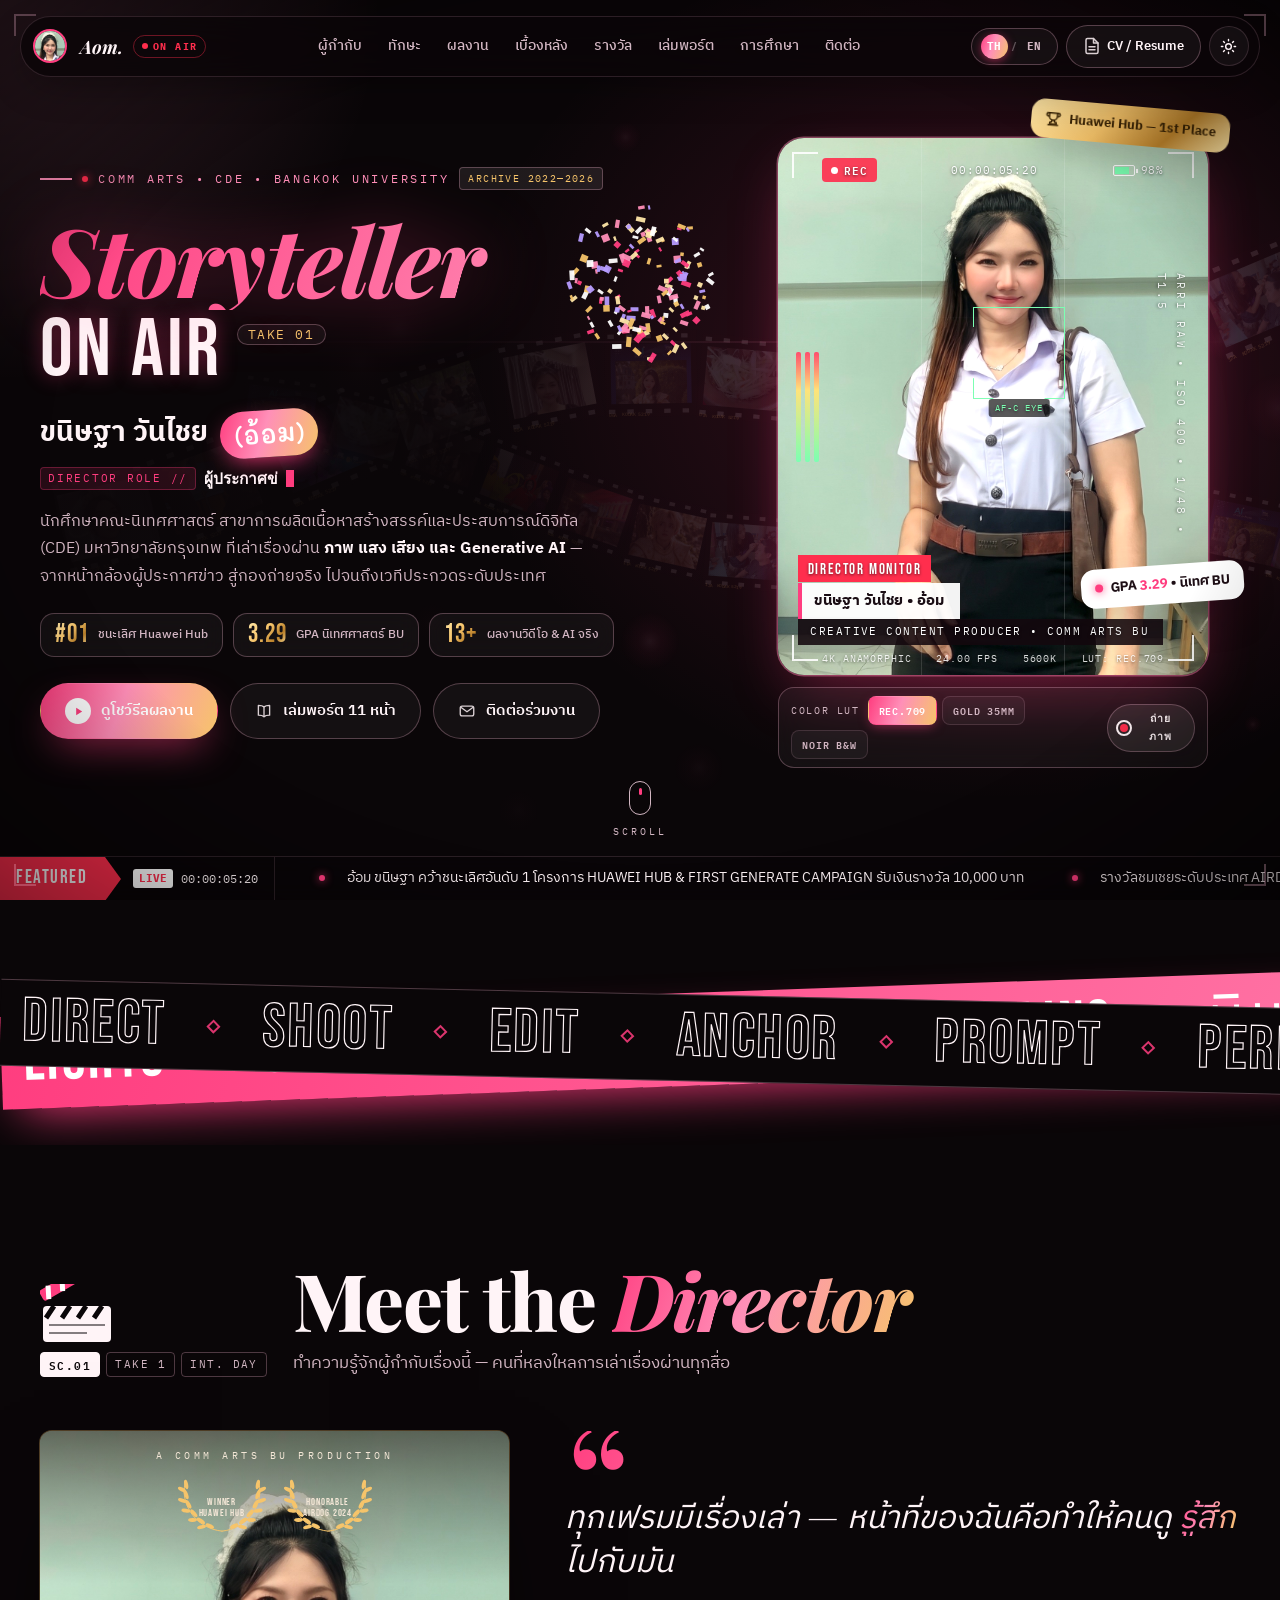
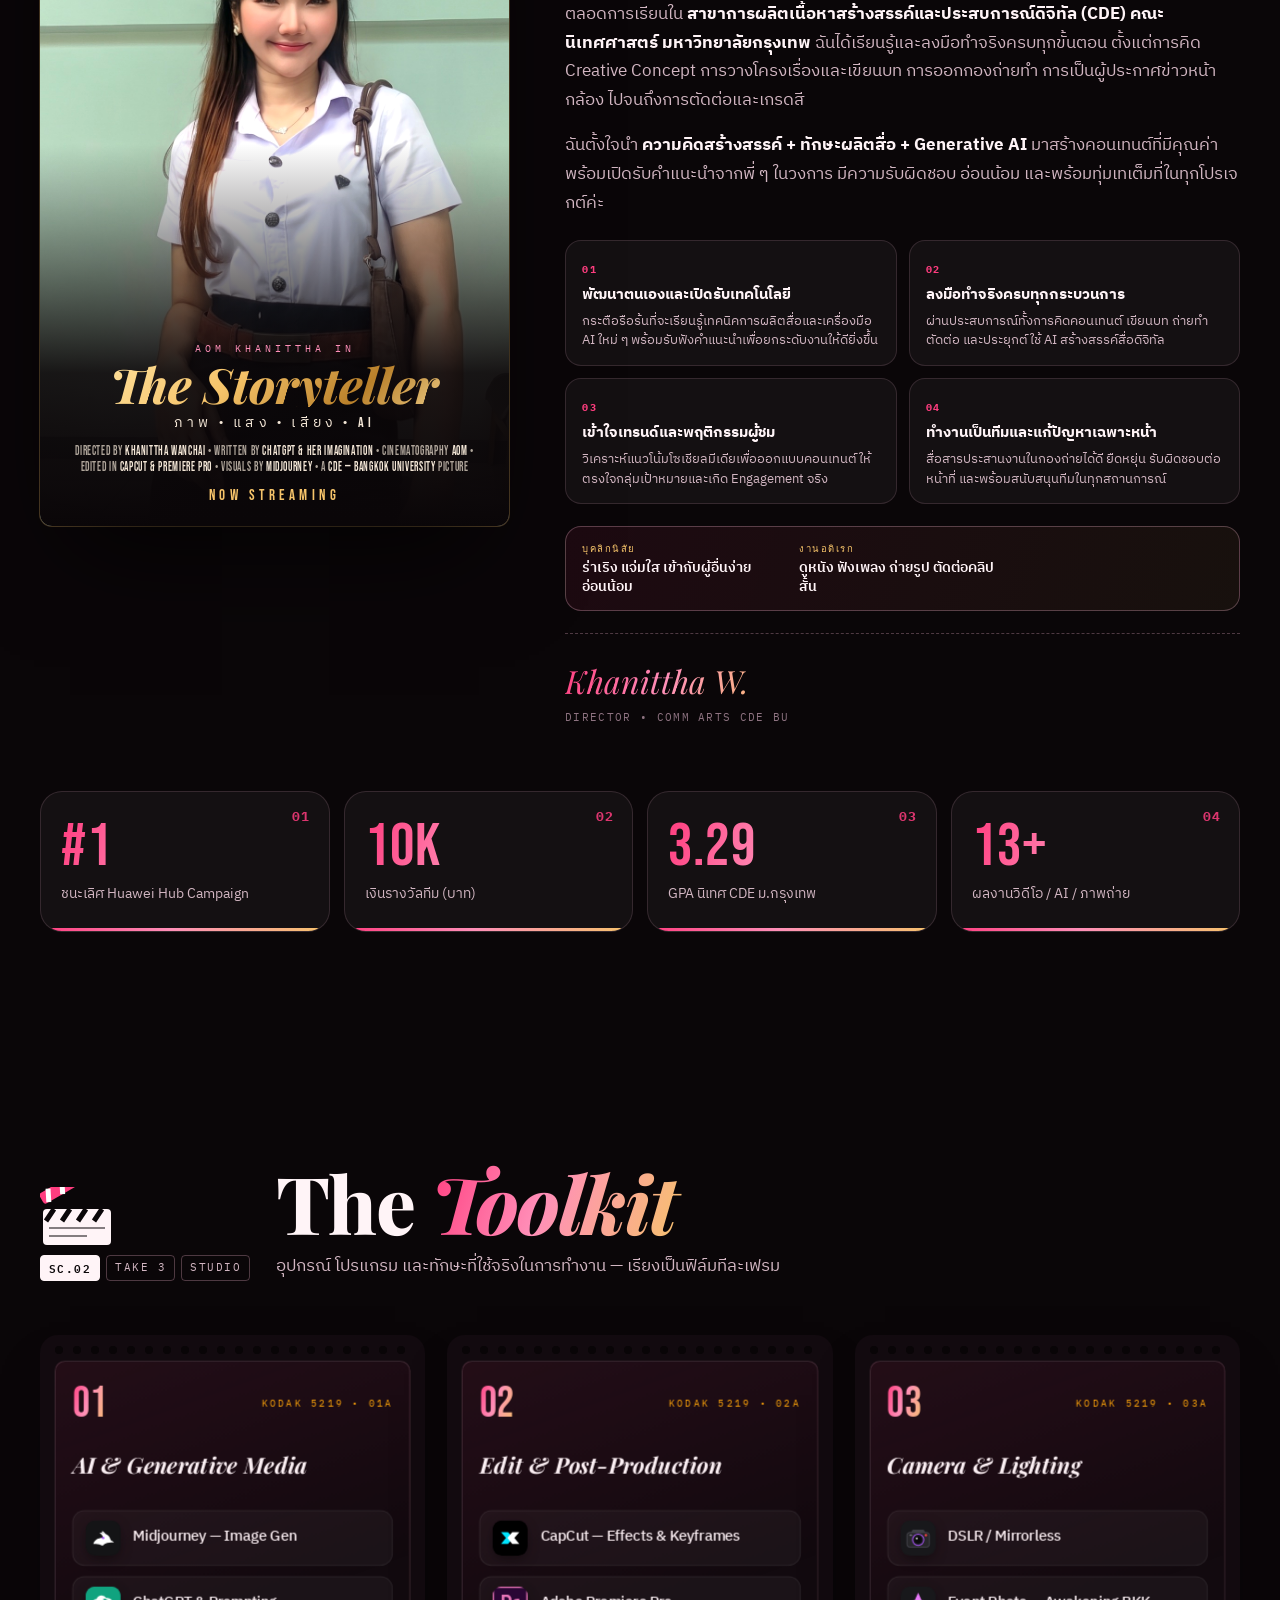
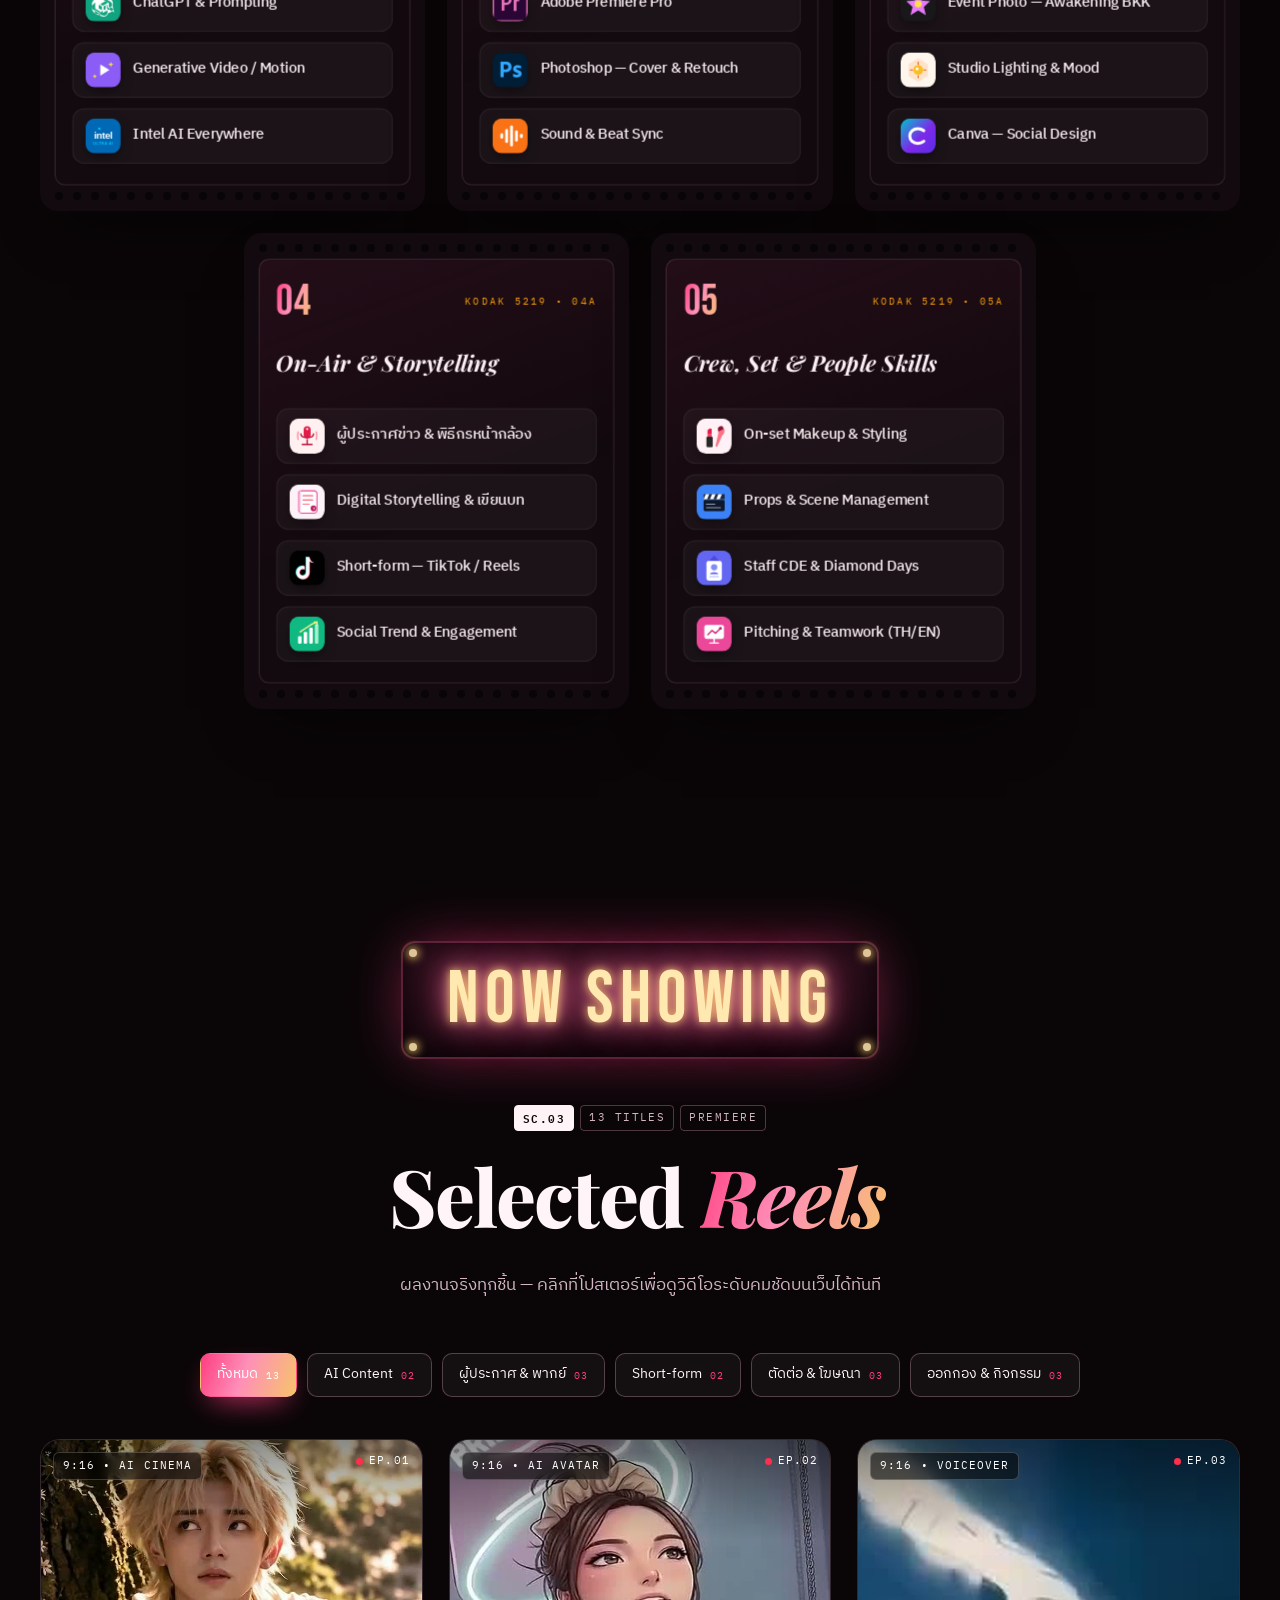
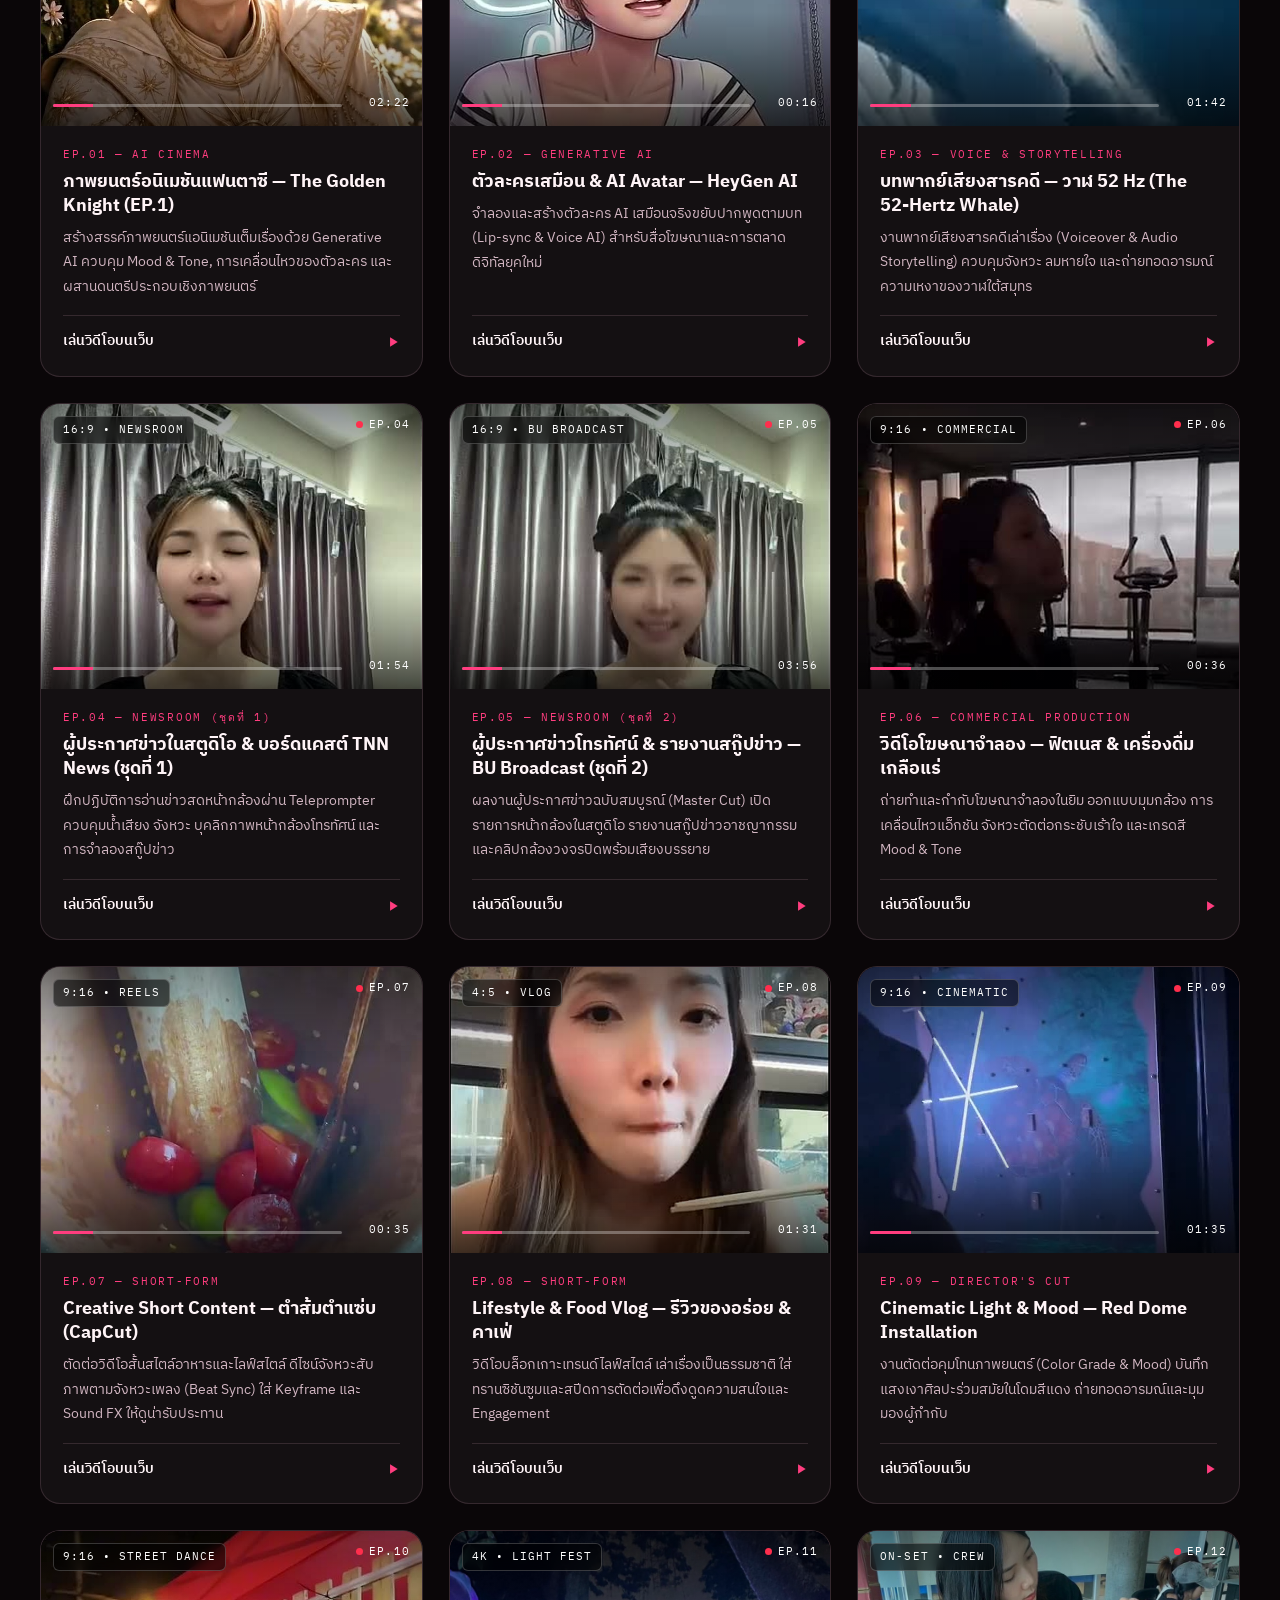
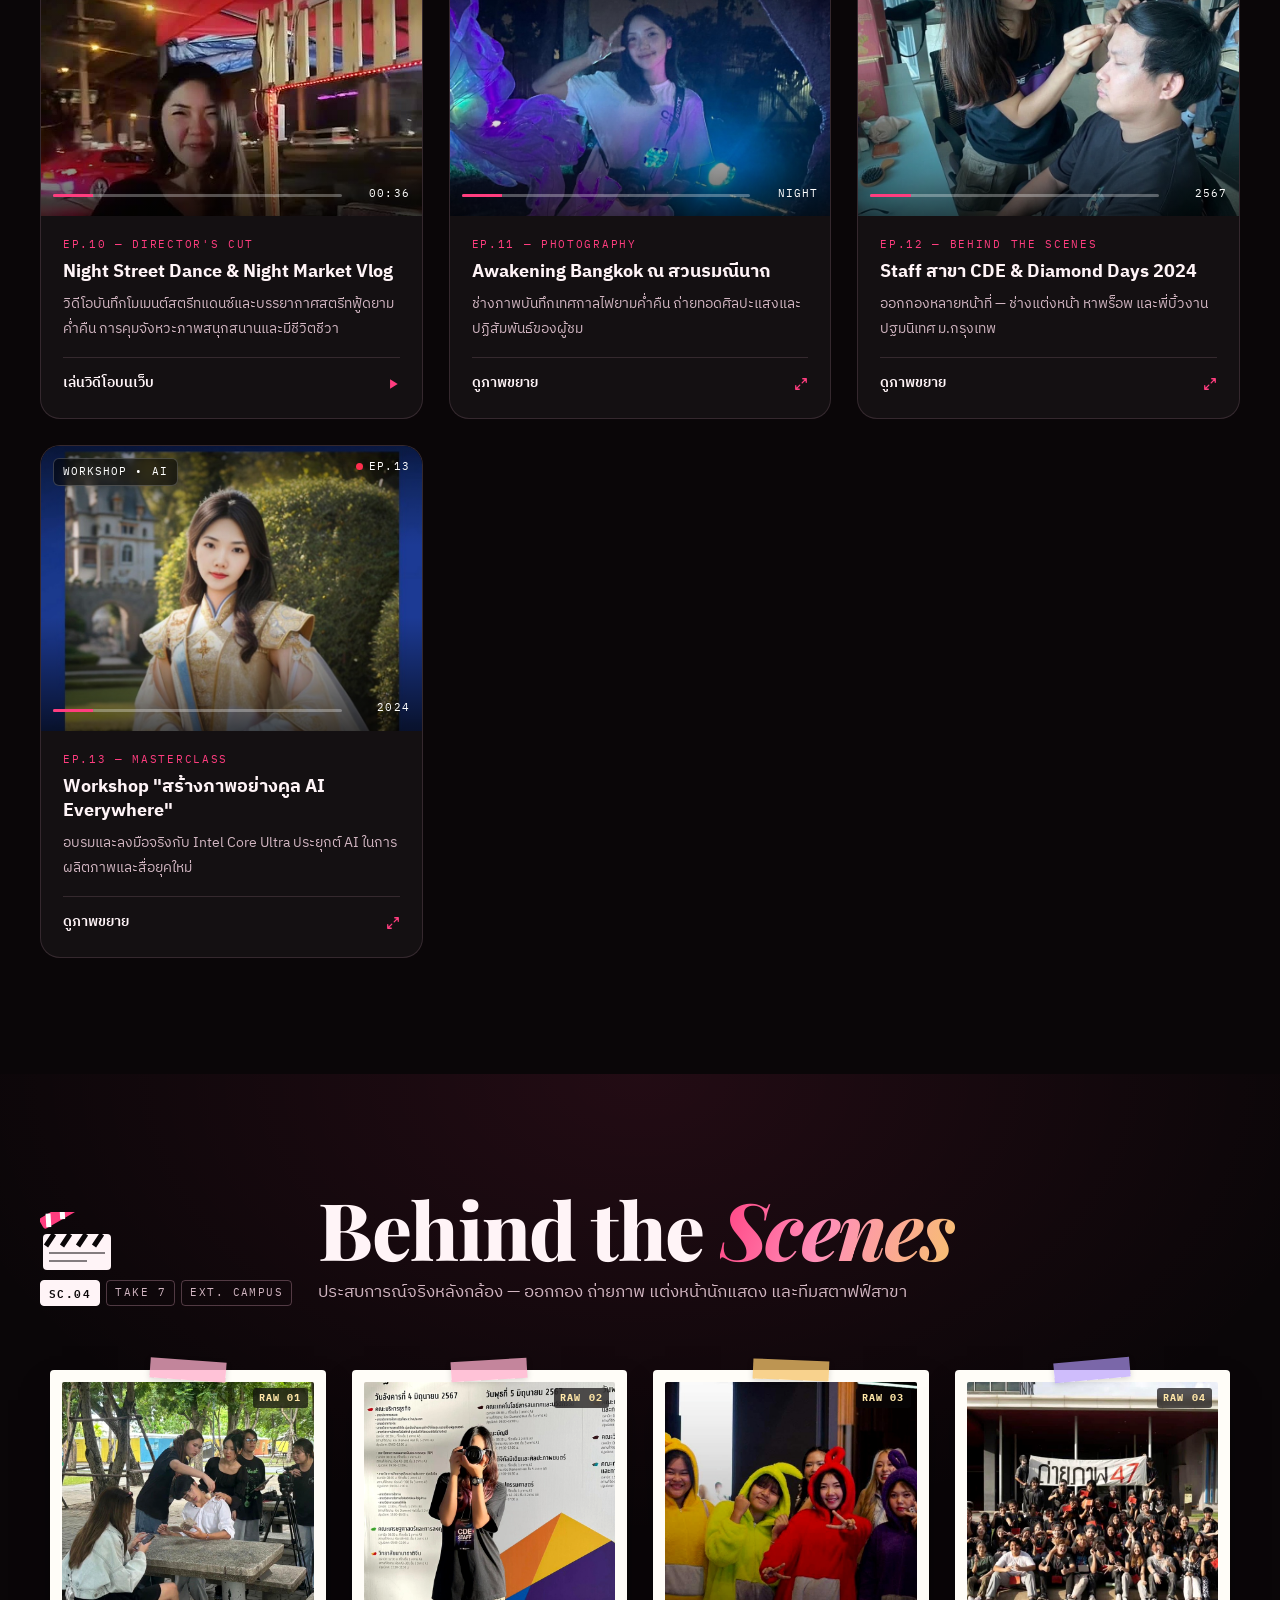
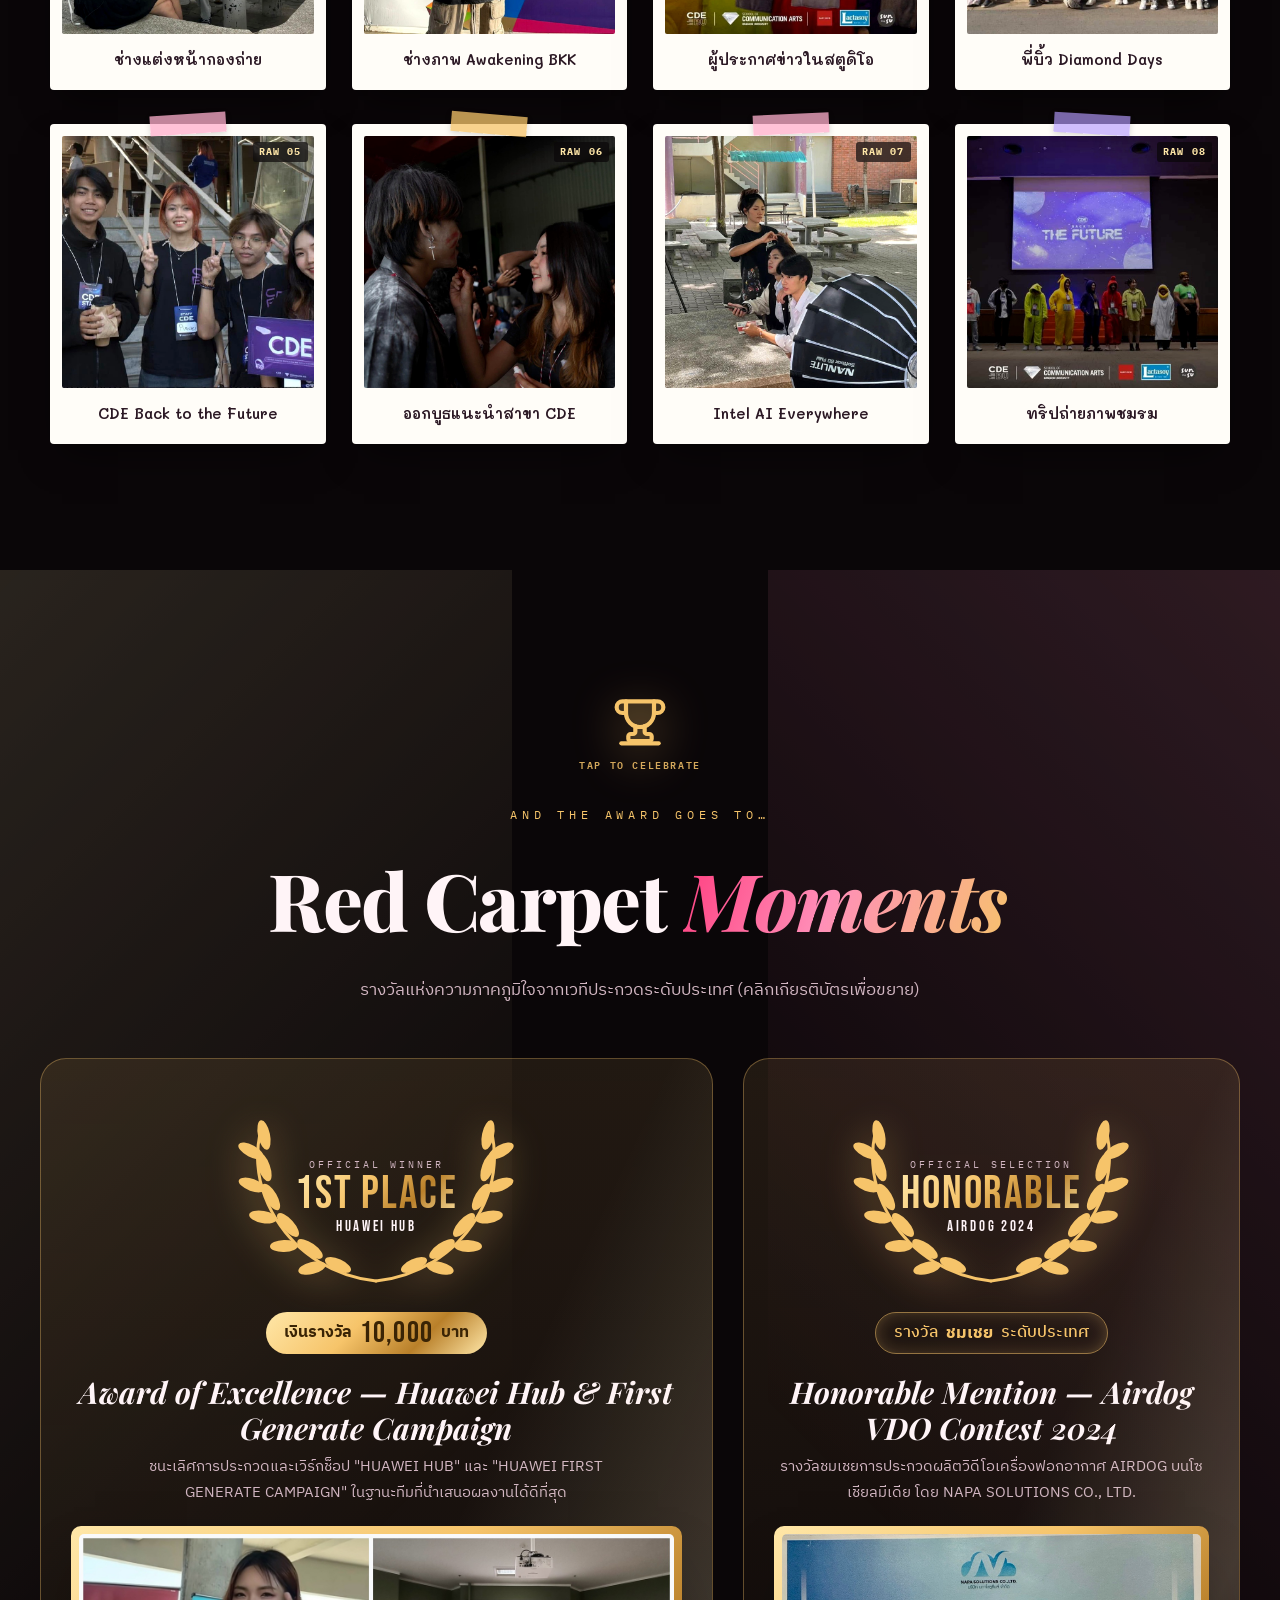
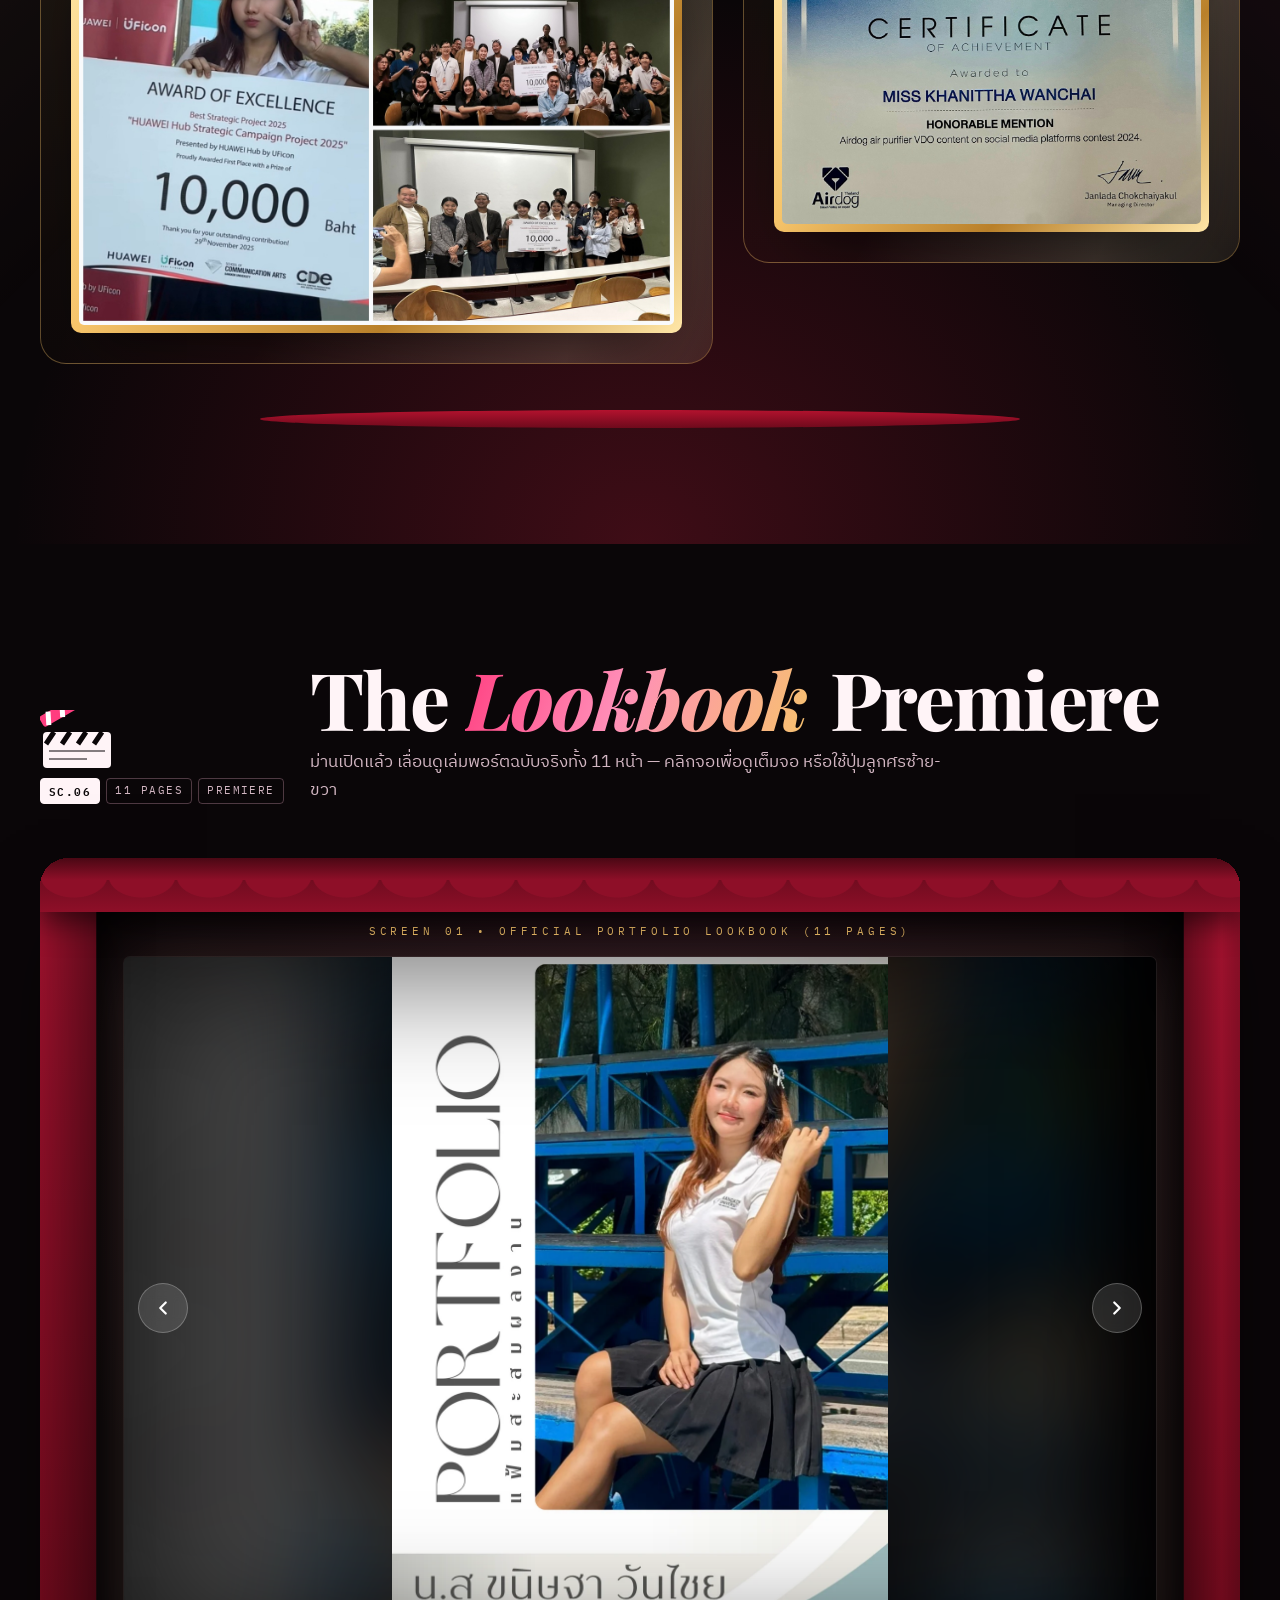
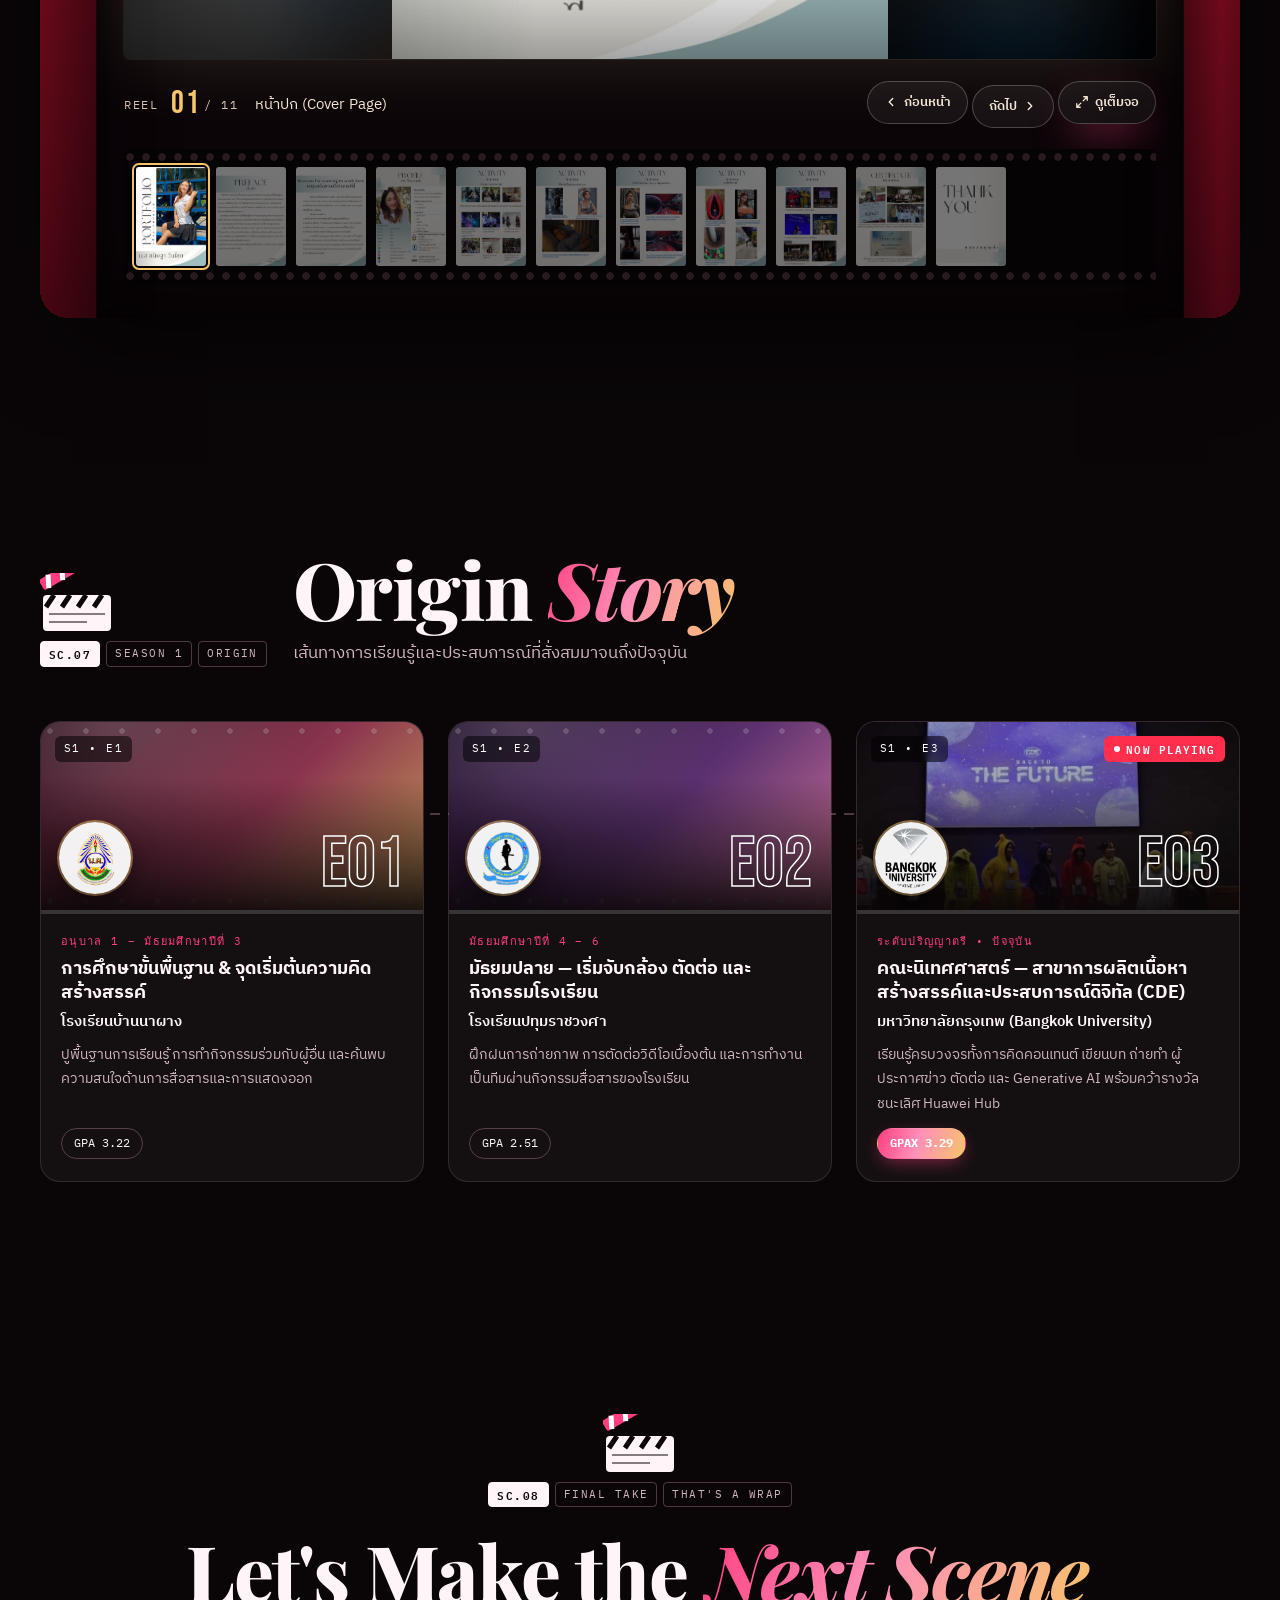
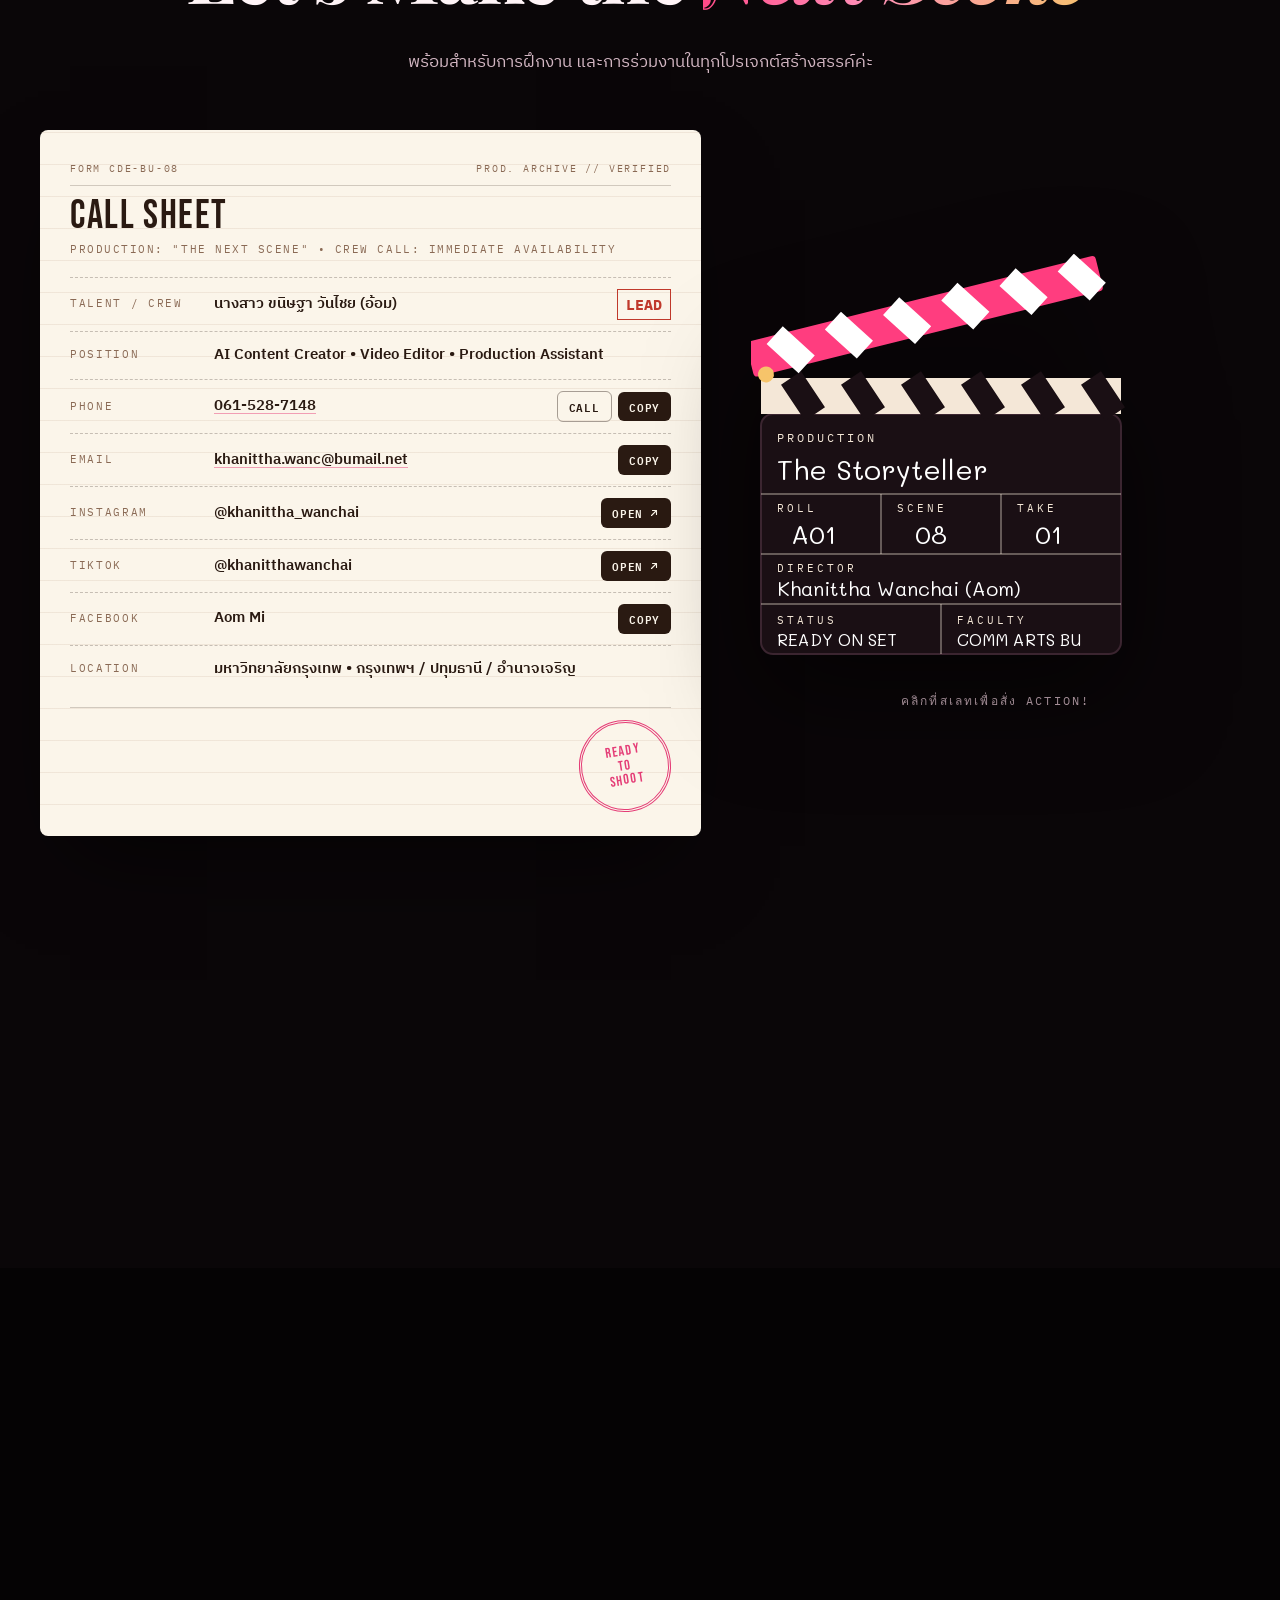
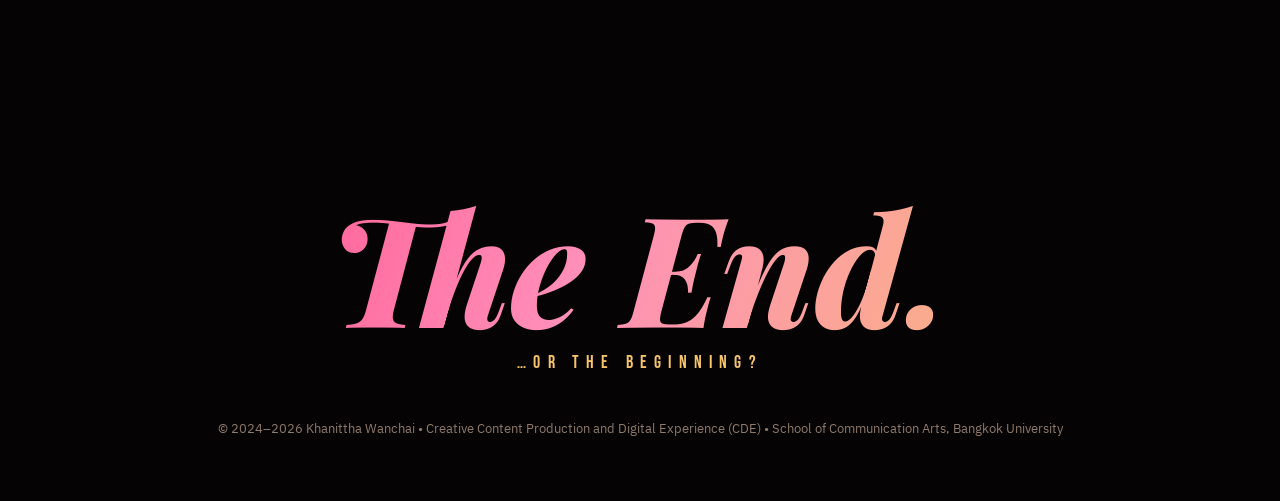
==== commit 30ddddaf: "Fix BU emblem in Origin Story: restore transparent alpha mask, remove dark card override, align with" ====
--- a/index.html
+++ b/index.html
@@ -1027,7 +1027,7 @@
             <img src="assets/cine/cde-future-2.jpg" alt="มหาวิทยาลัยกรุงเทพ" class="ep-bg-photo" loading="lazy">
             <span class="ep-badge">S1 • E3</span>
             <span class="ep-now"><i class="ep-now-dot"></i> NOW PLAYING</span>
-            <img src="assets/logos/logo-bu-diamond.png" alt="Bangkok University Diamond" class="ep-school-logo bu-gem" loading="lazy">
+            <img src="assets/logos/logo-bu-diamond.png" alt="โลโก้มหาวิทยาลัยกรุงเทพ" class="ep-school-logo" loading="lazy">
             <span class="ep-num">E03</span>
           </div>
           <div class="ep-progress"><i></i></div>
--- a/styles.css
+++ b/styles.css
@@ -988,11 +988,6 @@
   transition: transform .35s ease;
 }
 .ep:hover .ep-school-logo { transform: scale(1.08) rotate(3deg); }
-.ep-school-logo.bu-gem {
-  background: rgba(16, 8, 14, 0.82);
-  border-radius: 16px;
-  padding: 8px;
-}
 .ep-num { position: relative; z-index: 2; font-family: var(--f-cond); font-size: 72px; line-height: .8; color: transparent; -webkit-text-stroke: 1.5px #fff; }
 .ep-badge { position: absolute; z-index: 2; top: 14px; left: 14px; font-family: var(--f-mono); font-size: 10.5px; letter-spacing: .14em; color: #fff; background: rgba(0,0,0,.52); backdrop-filter: blur(4px); padding: 4px 9px; border-radius: 6px; }
 .ep-now { position: absolute; z-index: 2; top: 14px; right: 14px; font-family: var(--f-mono); font-size: 10.5px; letter-spacing: .1em; color: #fff; background: var(--red); padding: 4px 10px; border-radius: 6px; animation: pulseRed 1.6s ease-in-out infinite; display: inline-flex; align-items: center; gap: 6px; font-weight: 600; }
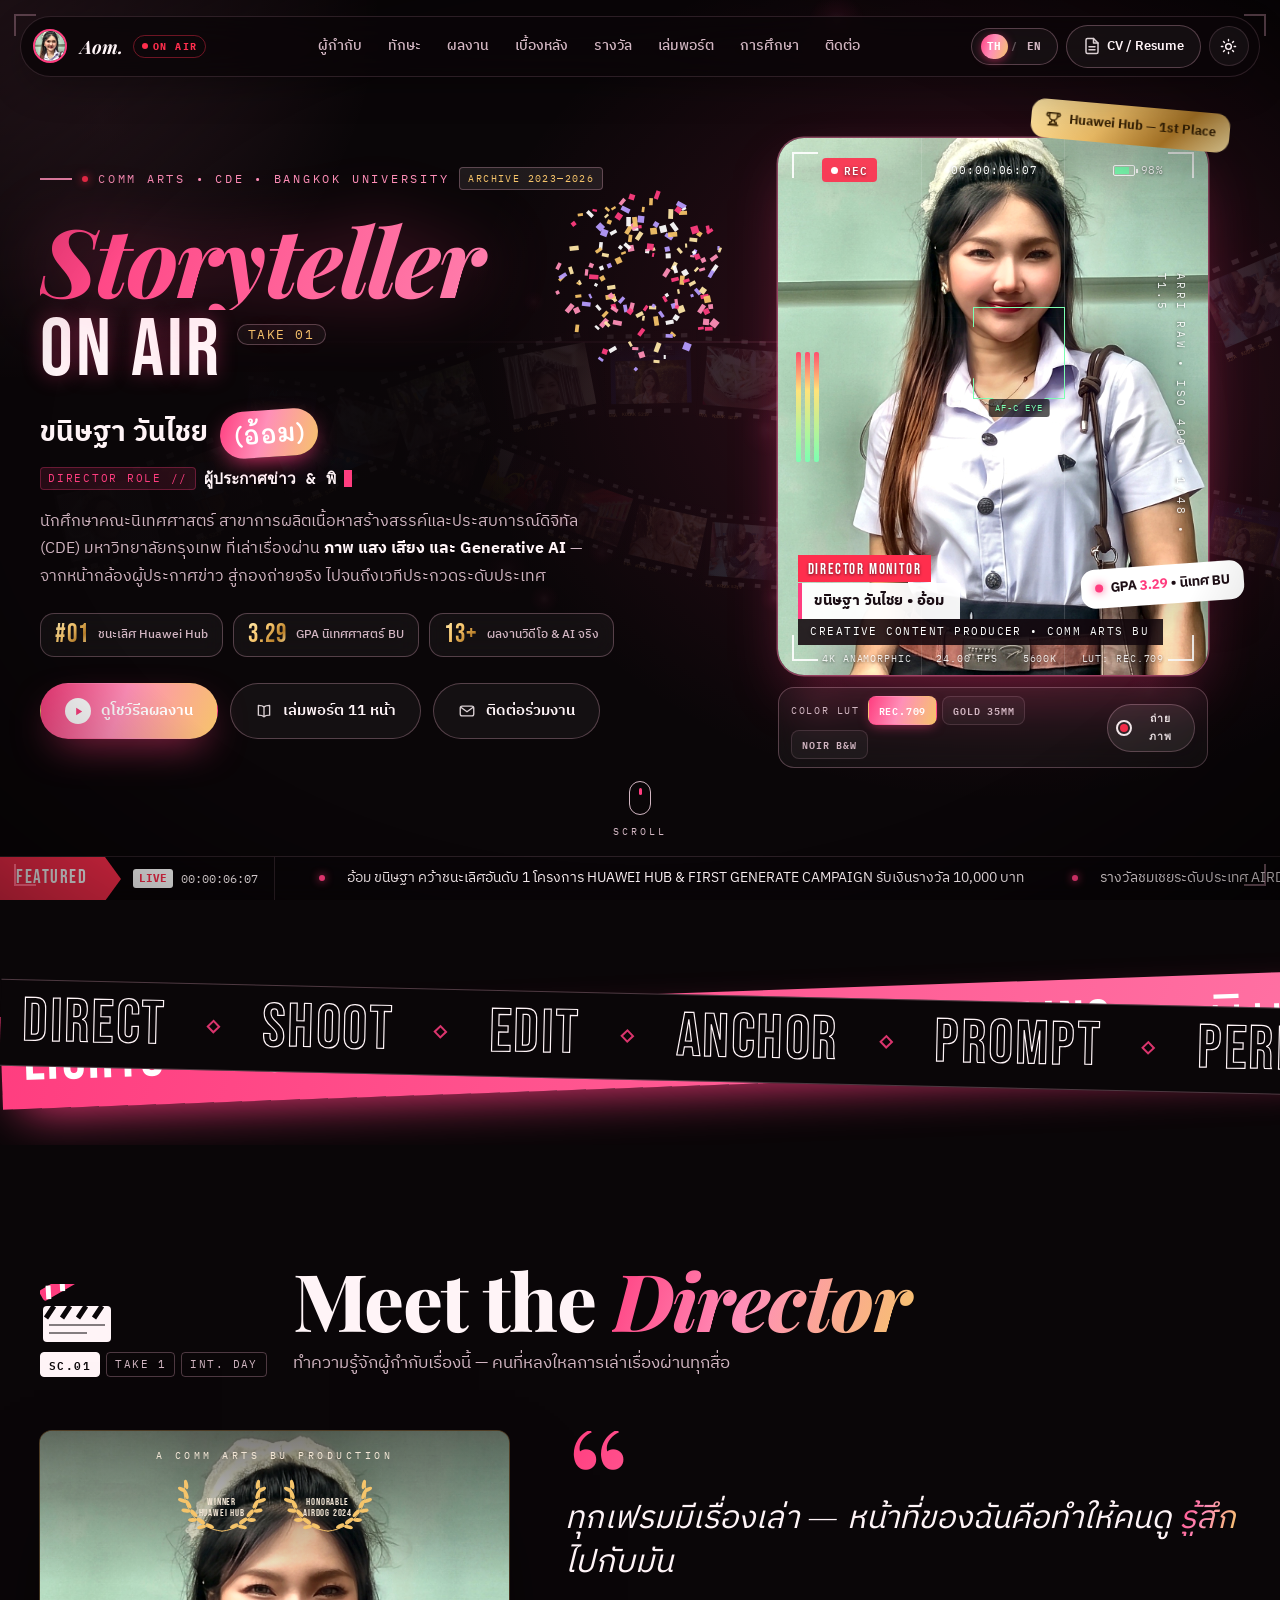
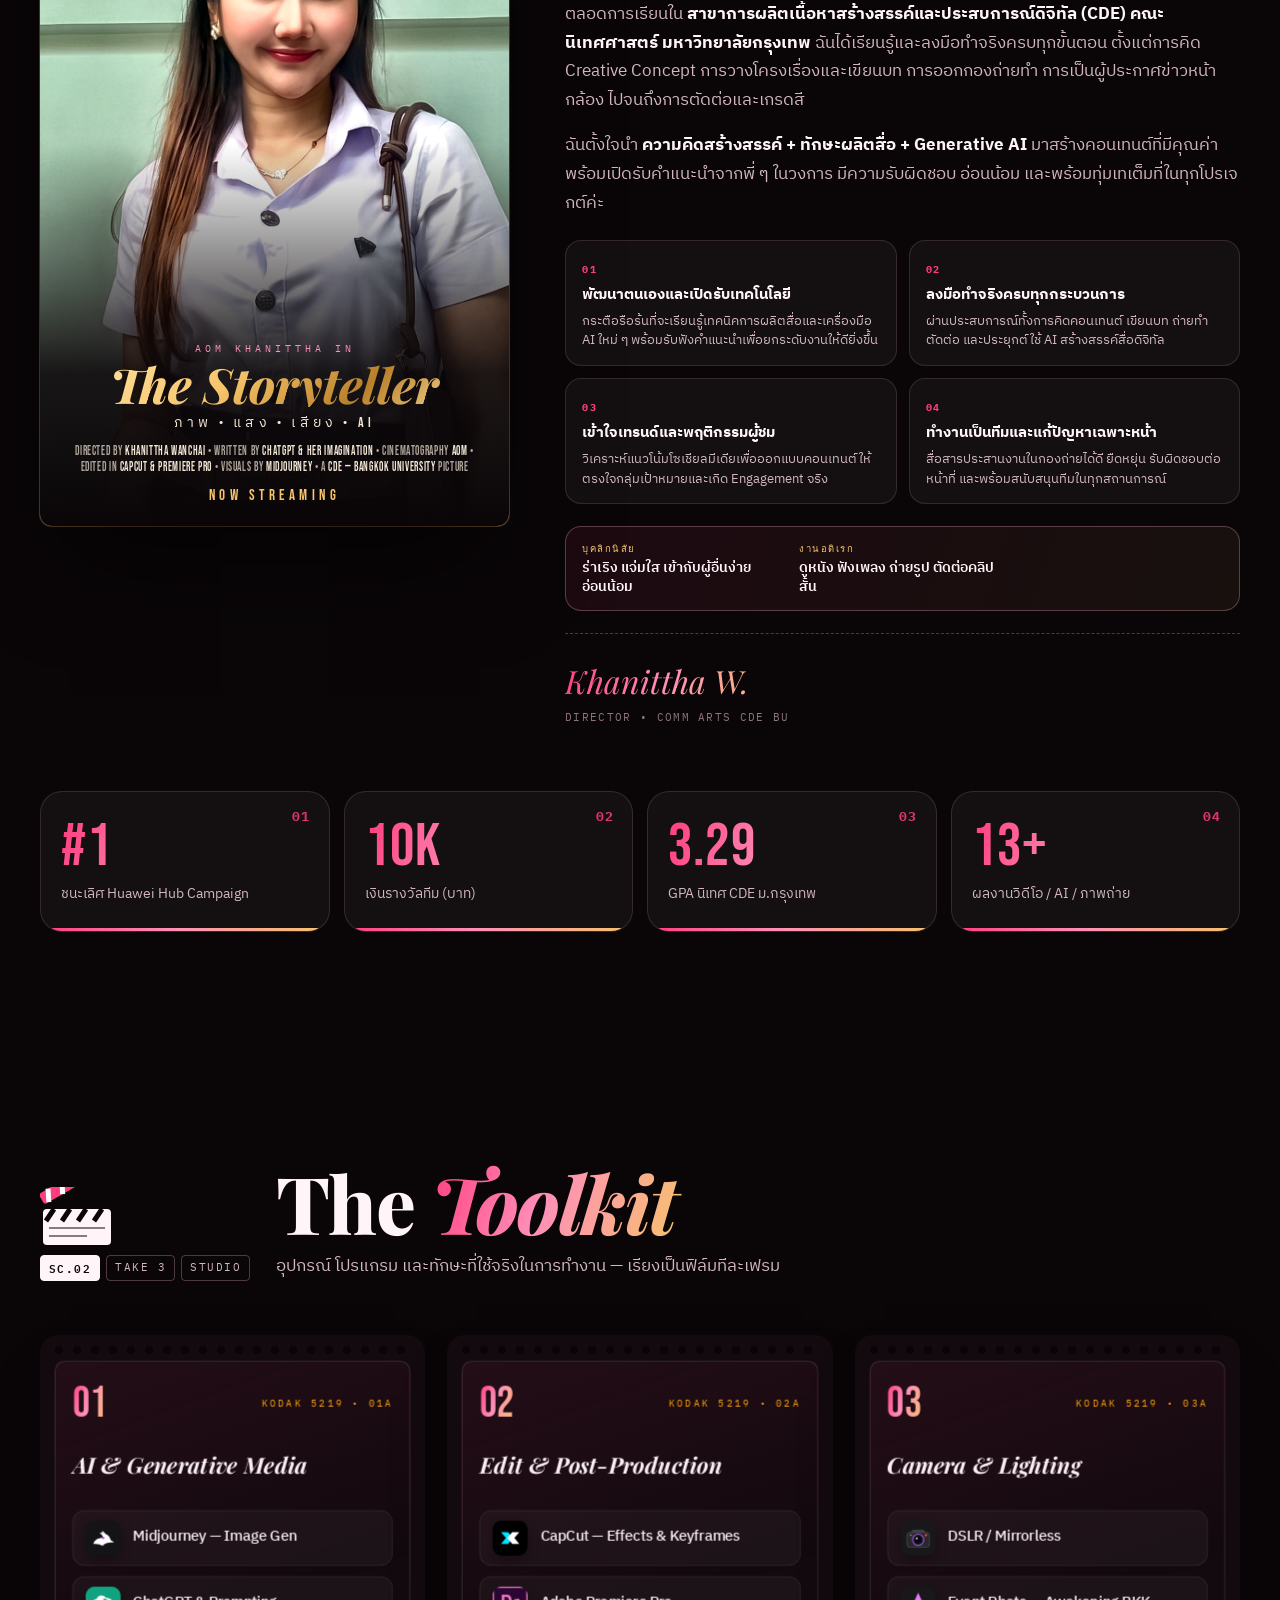
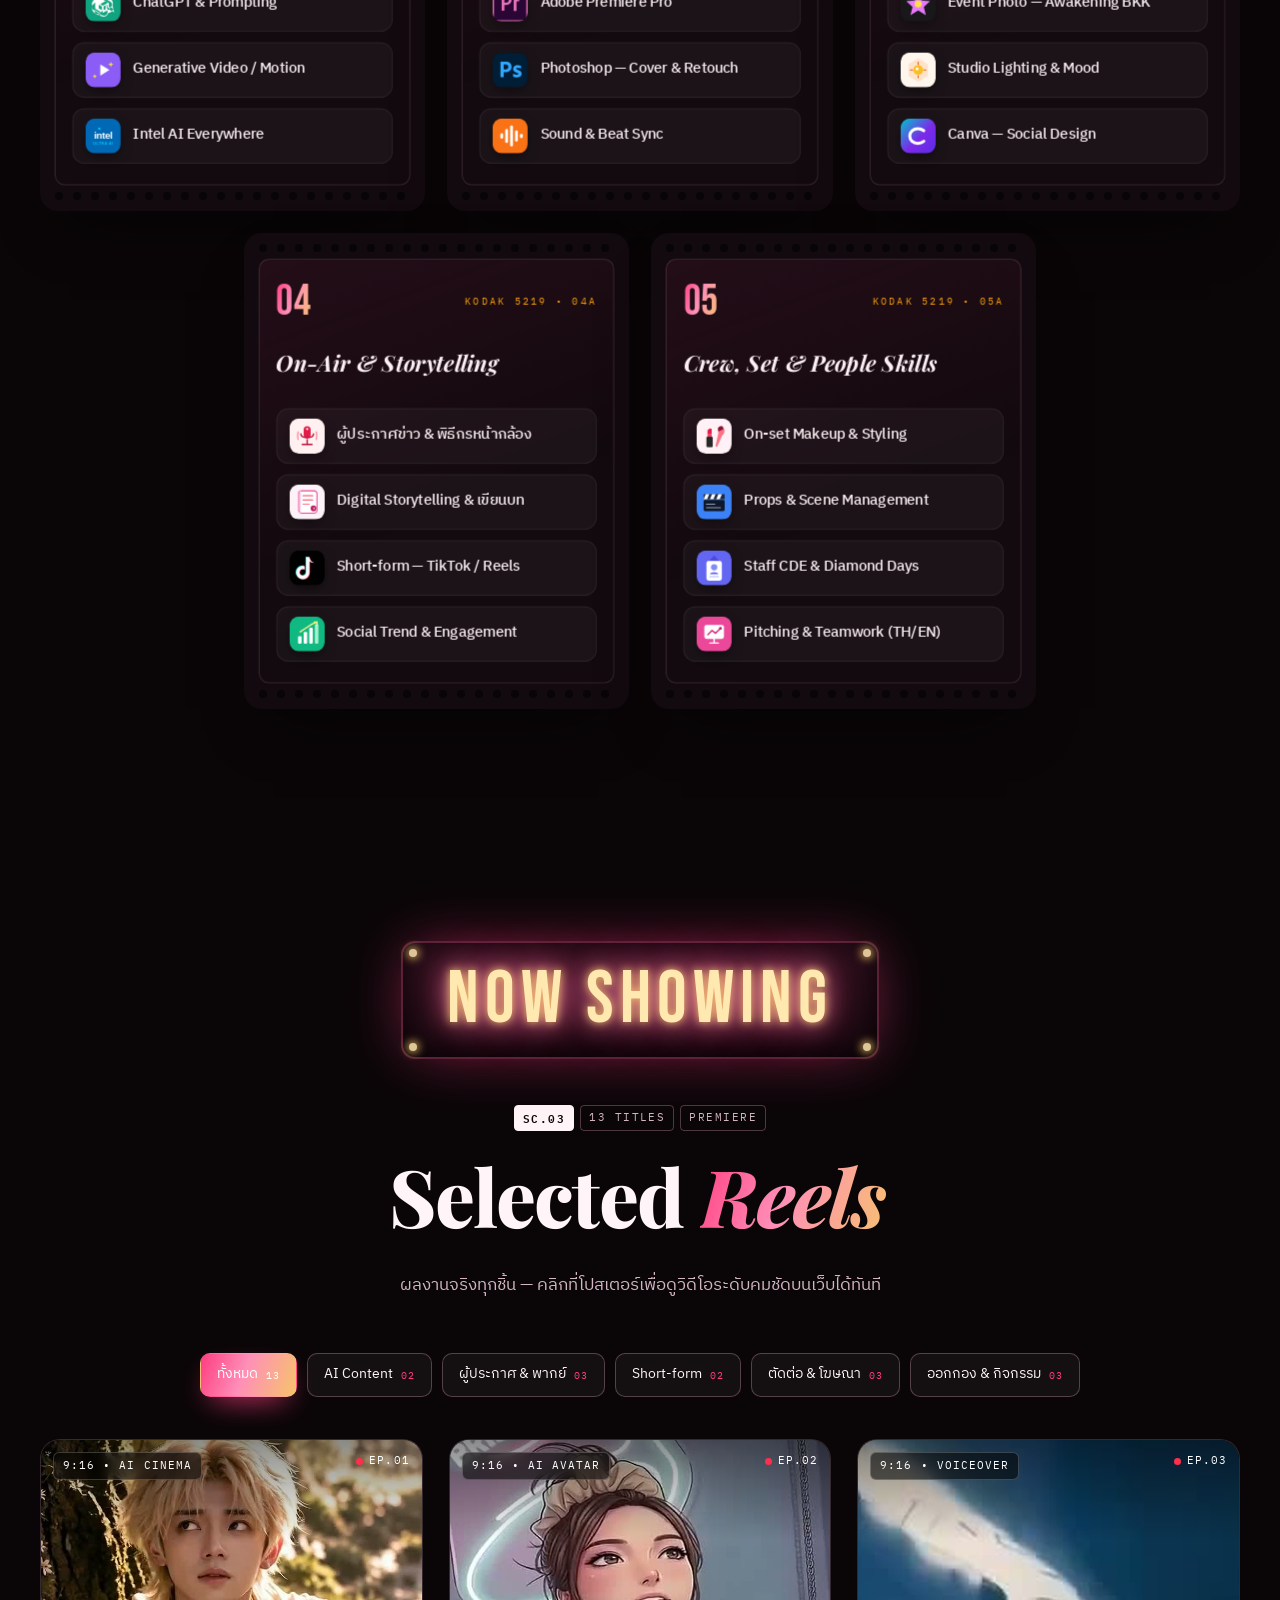
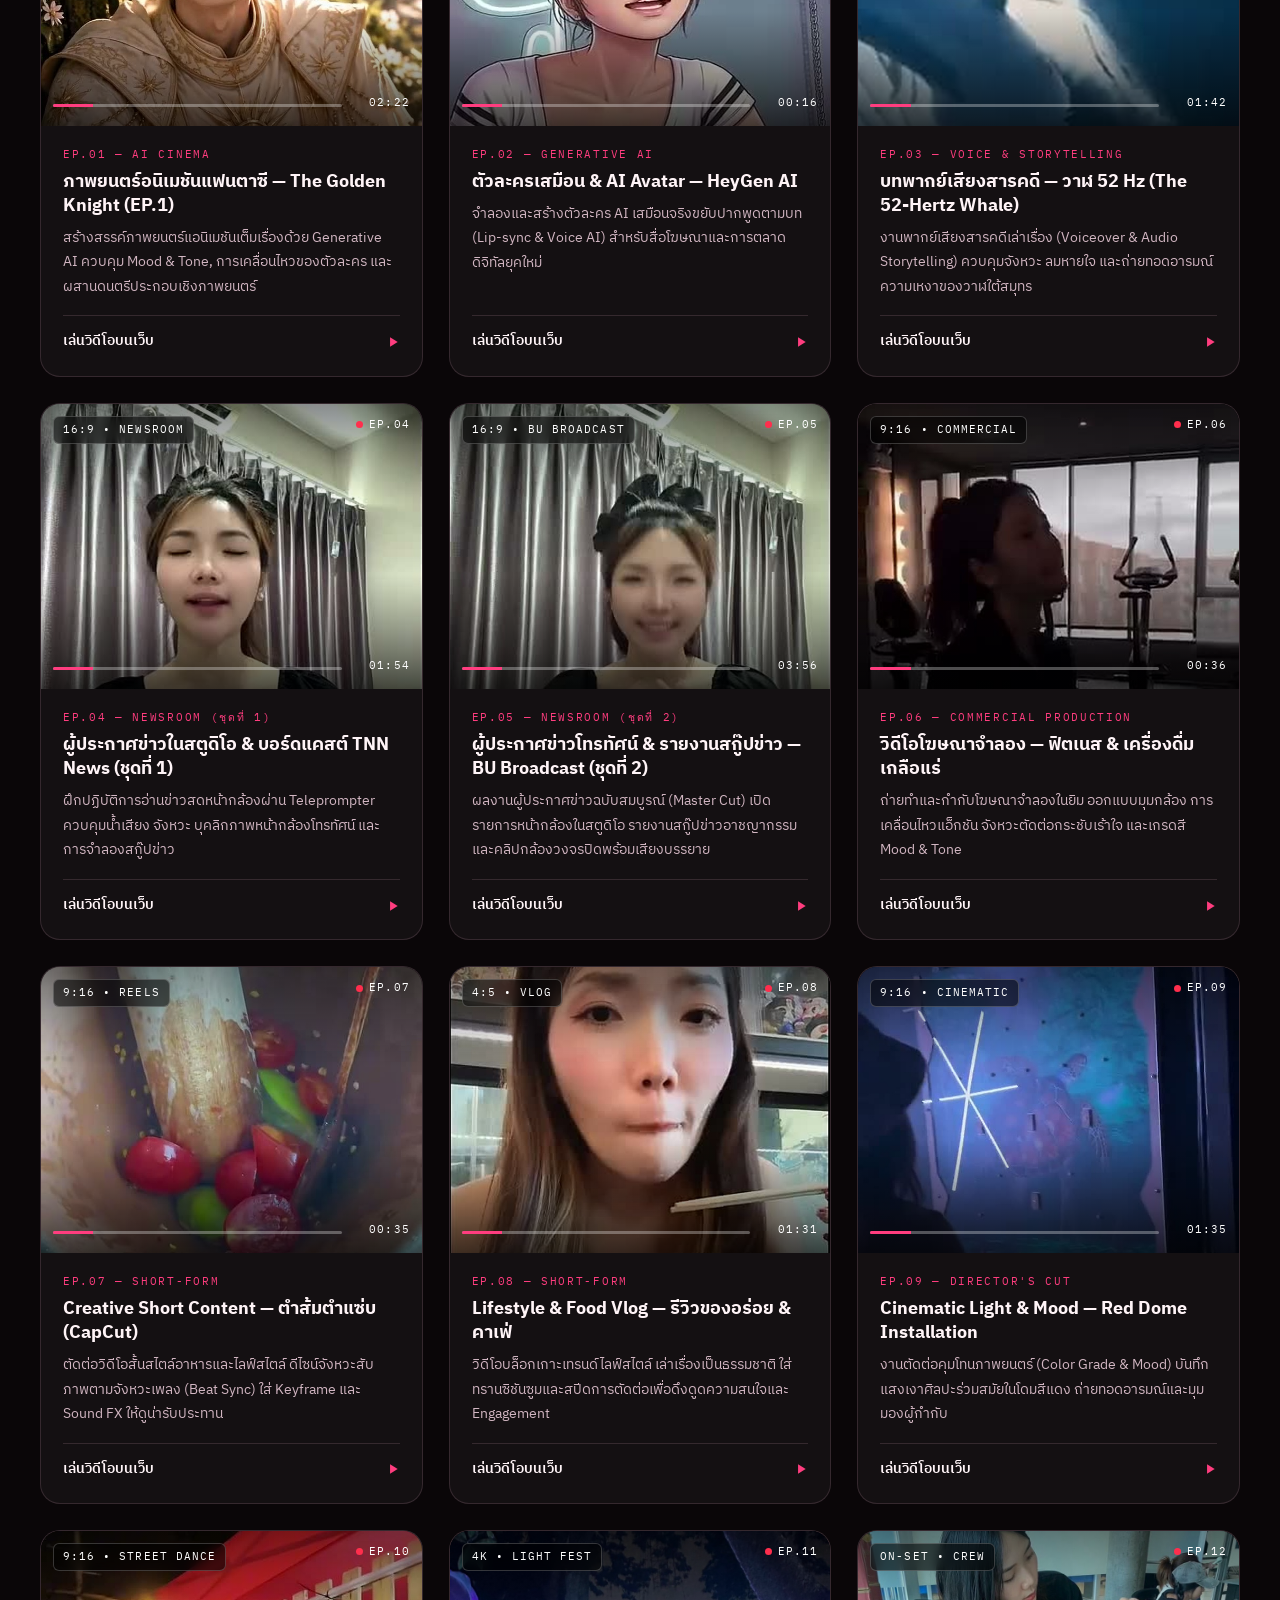
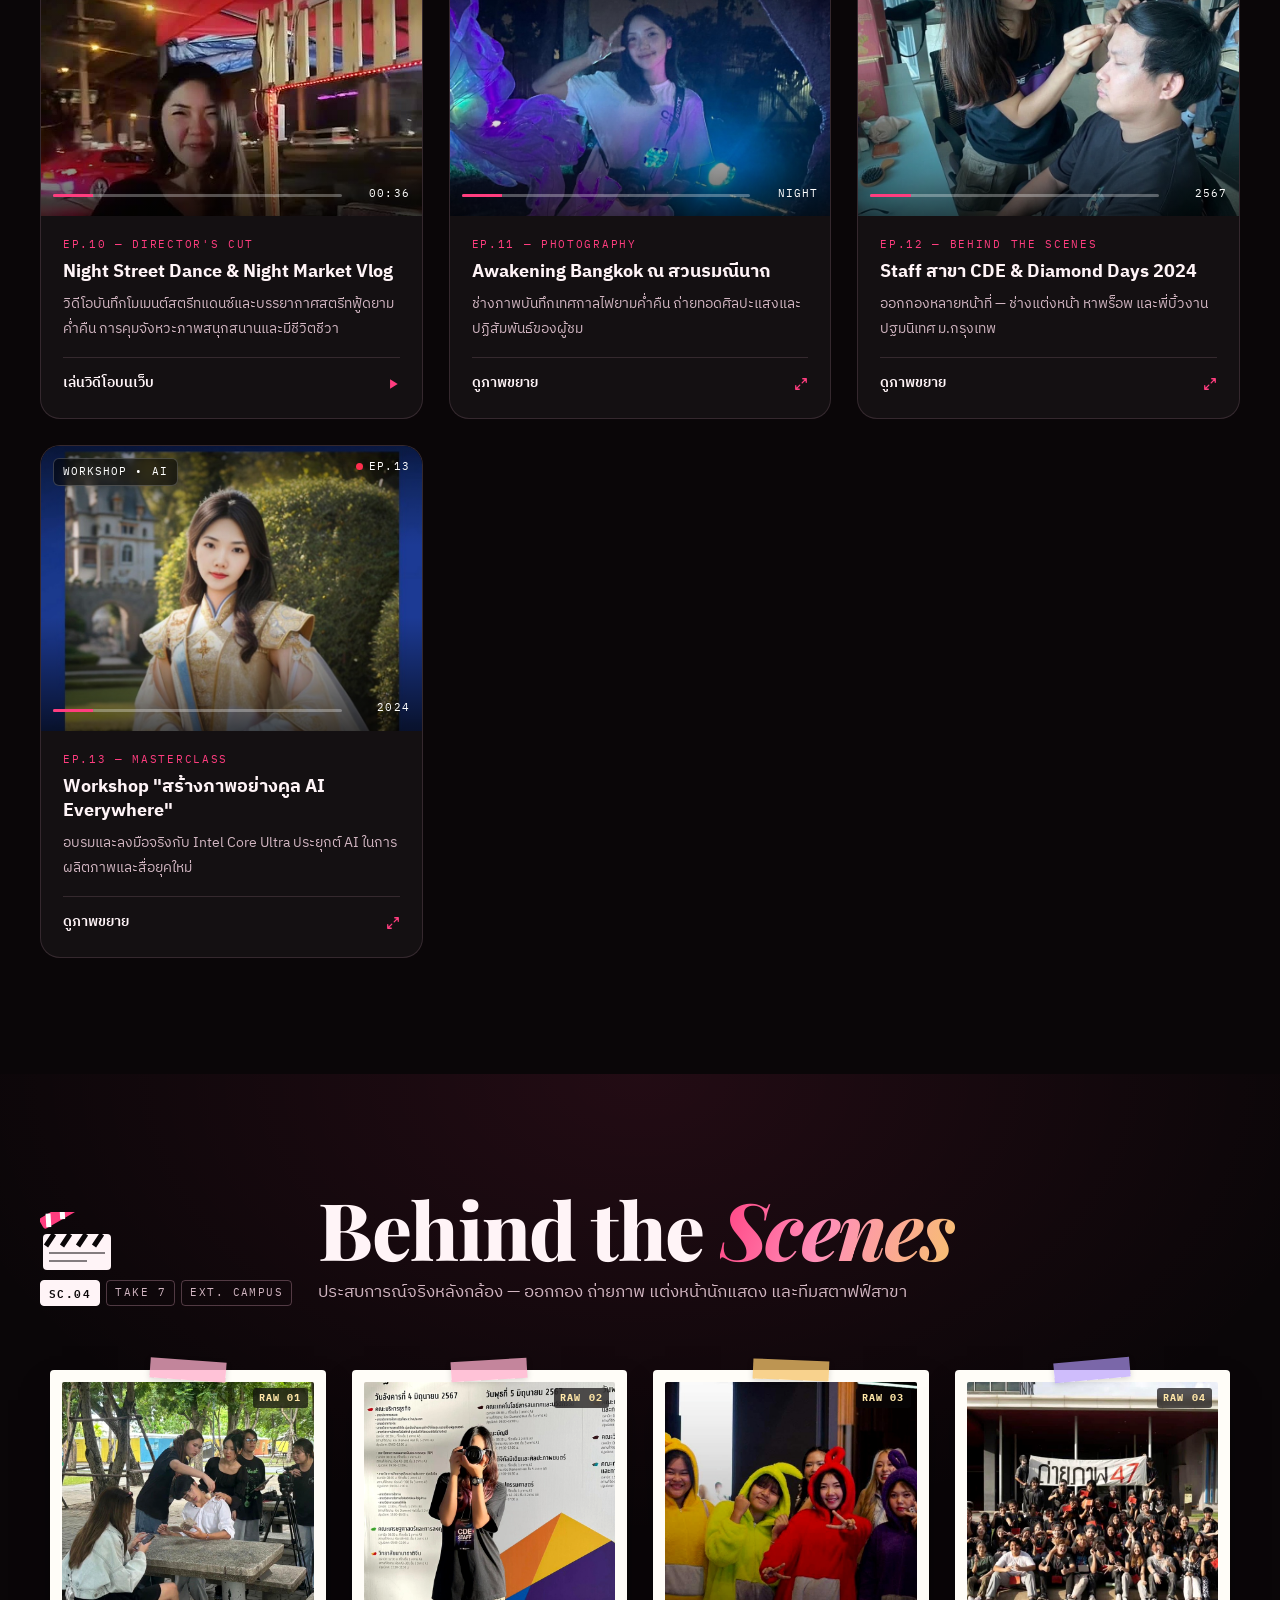
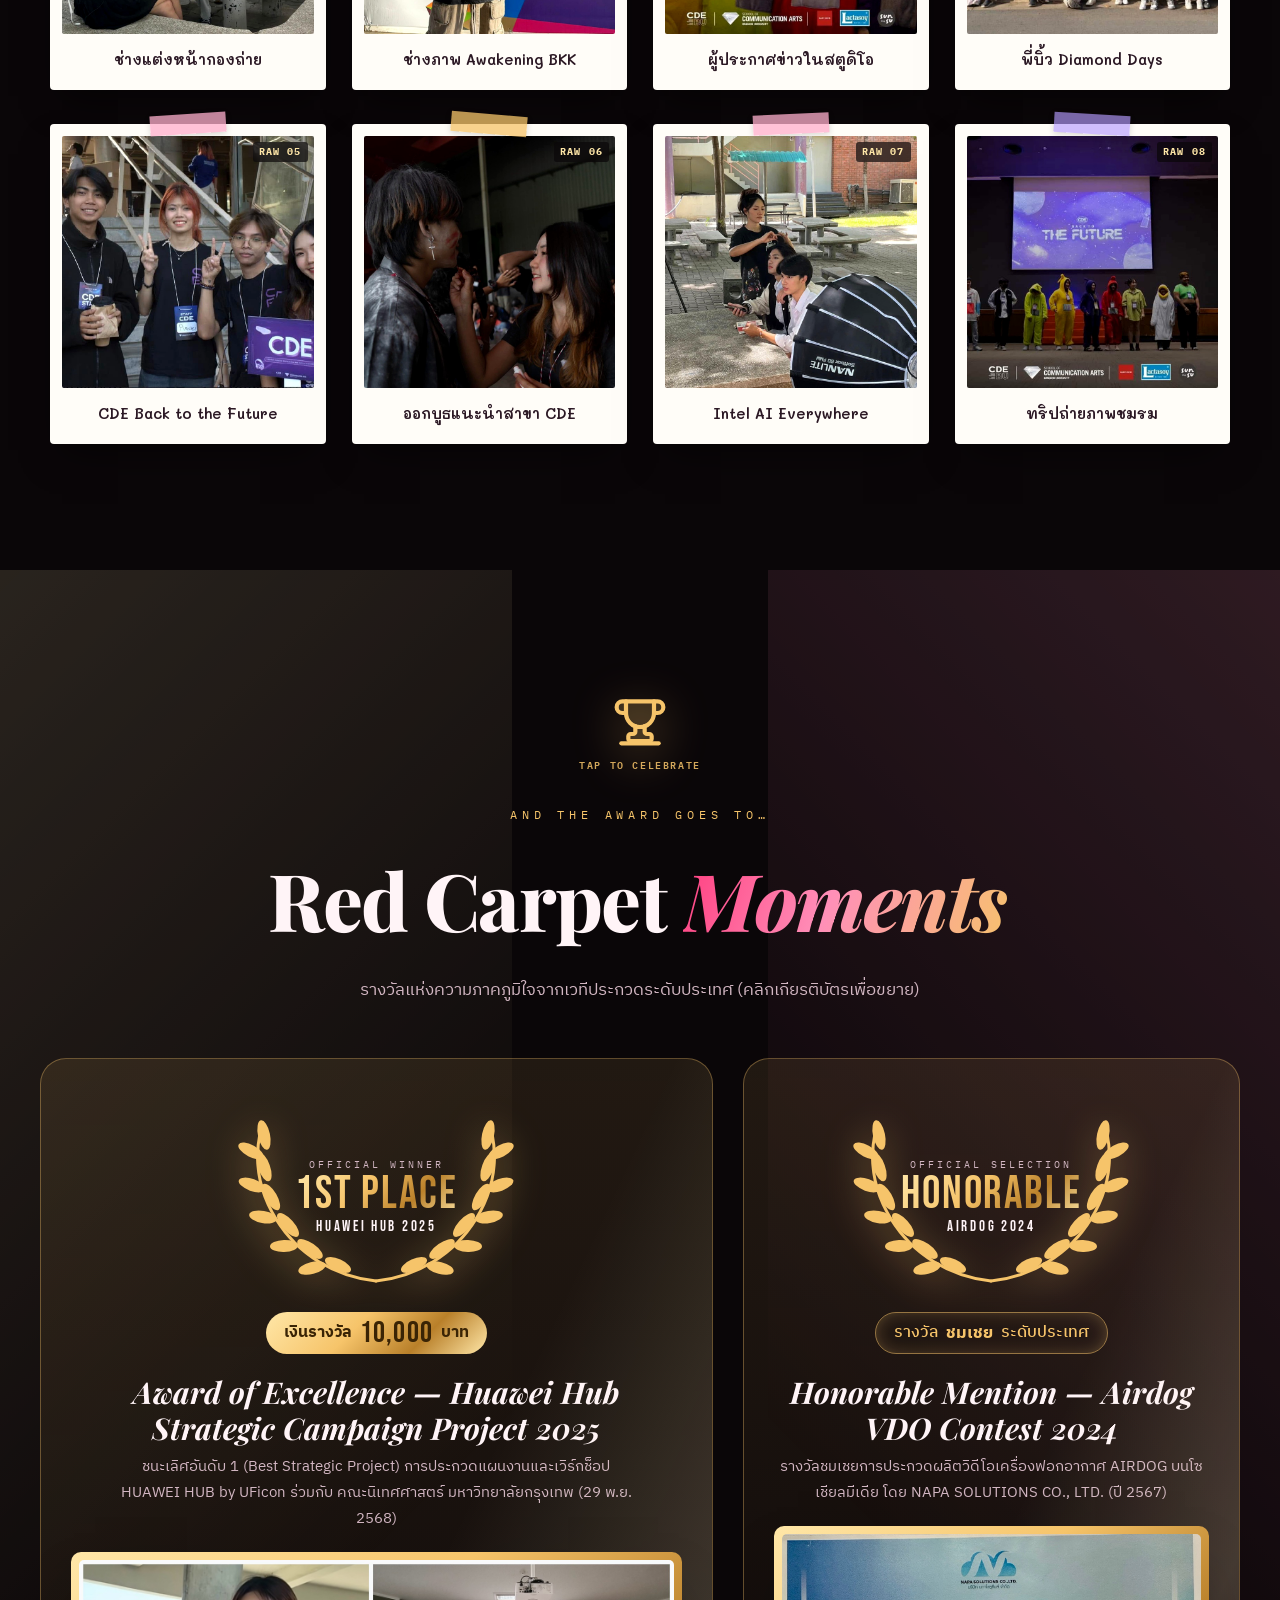
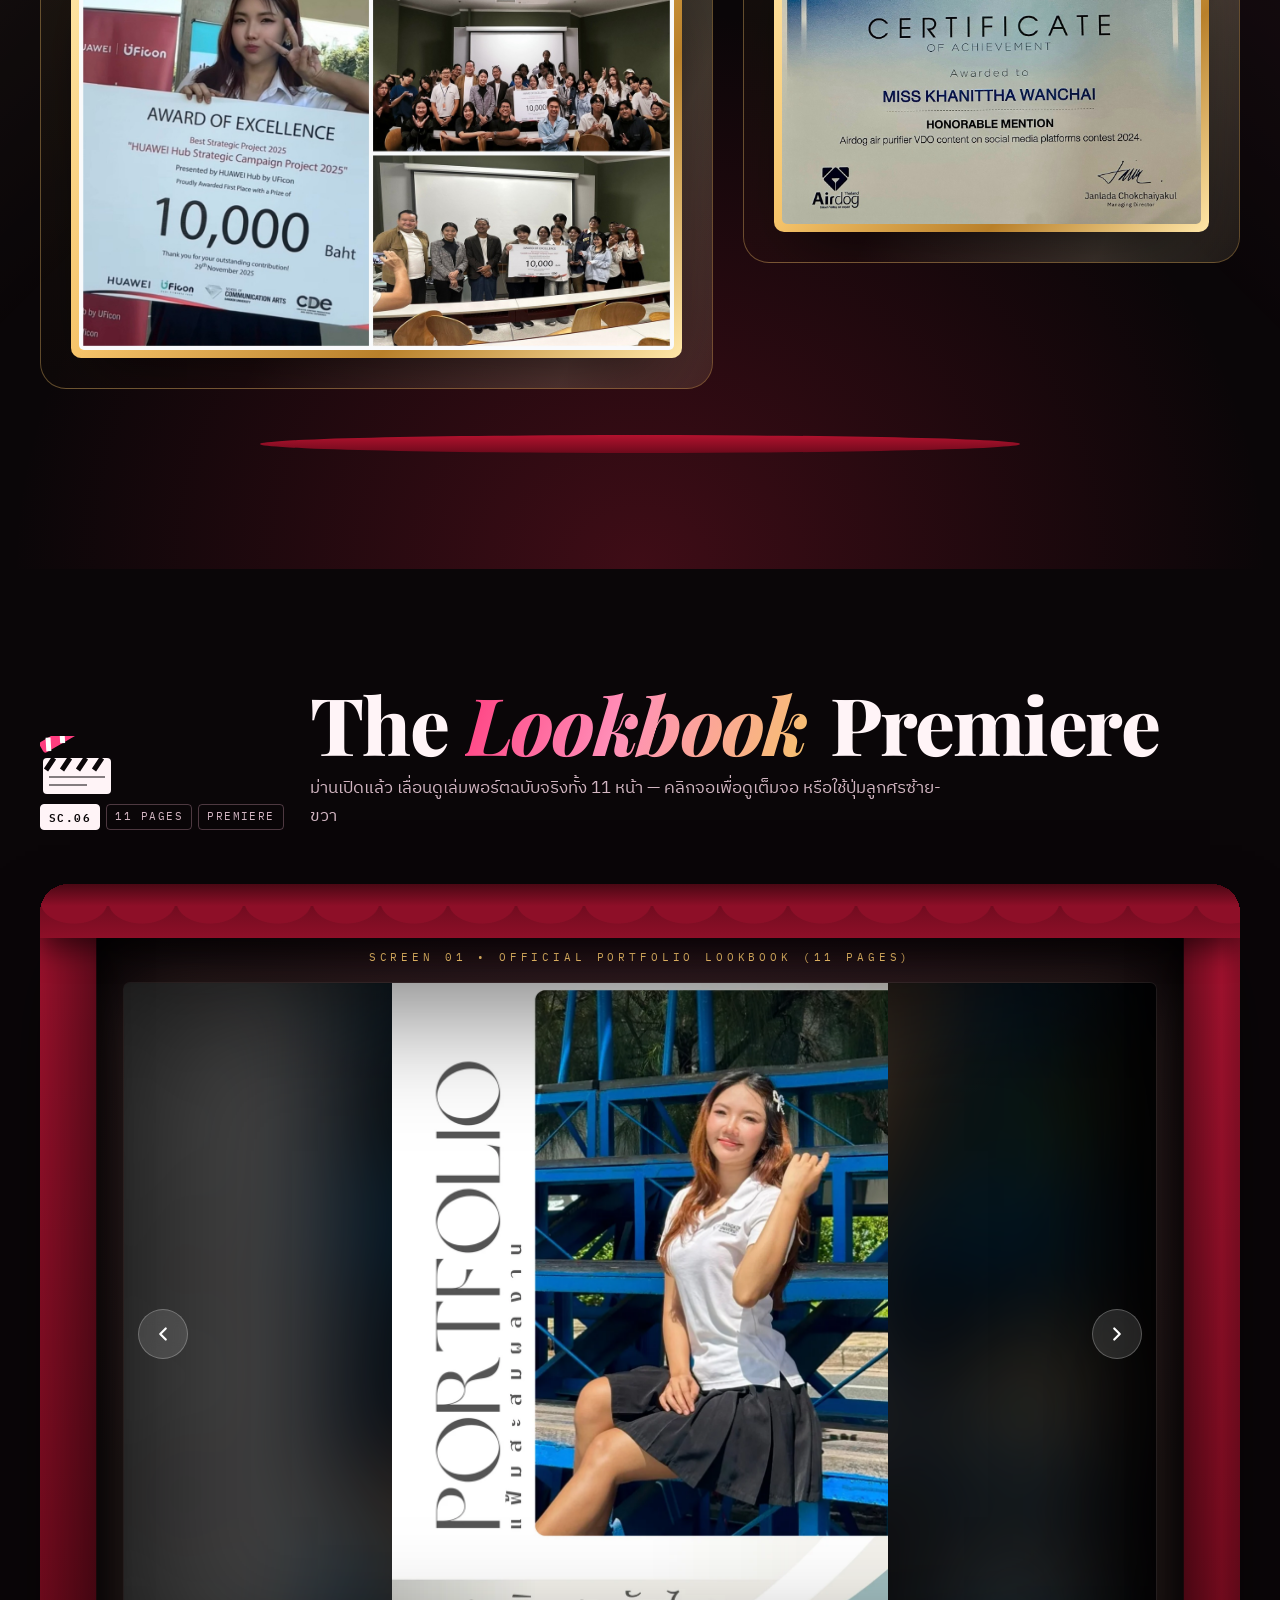
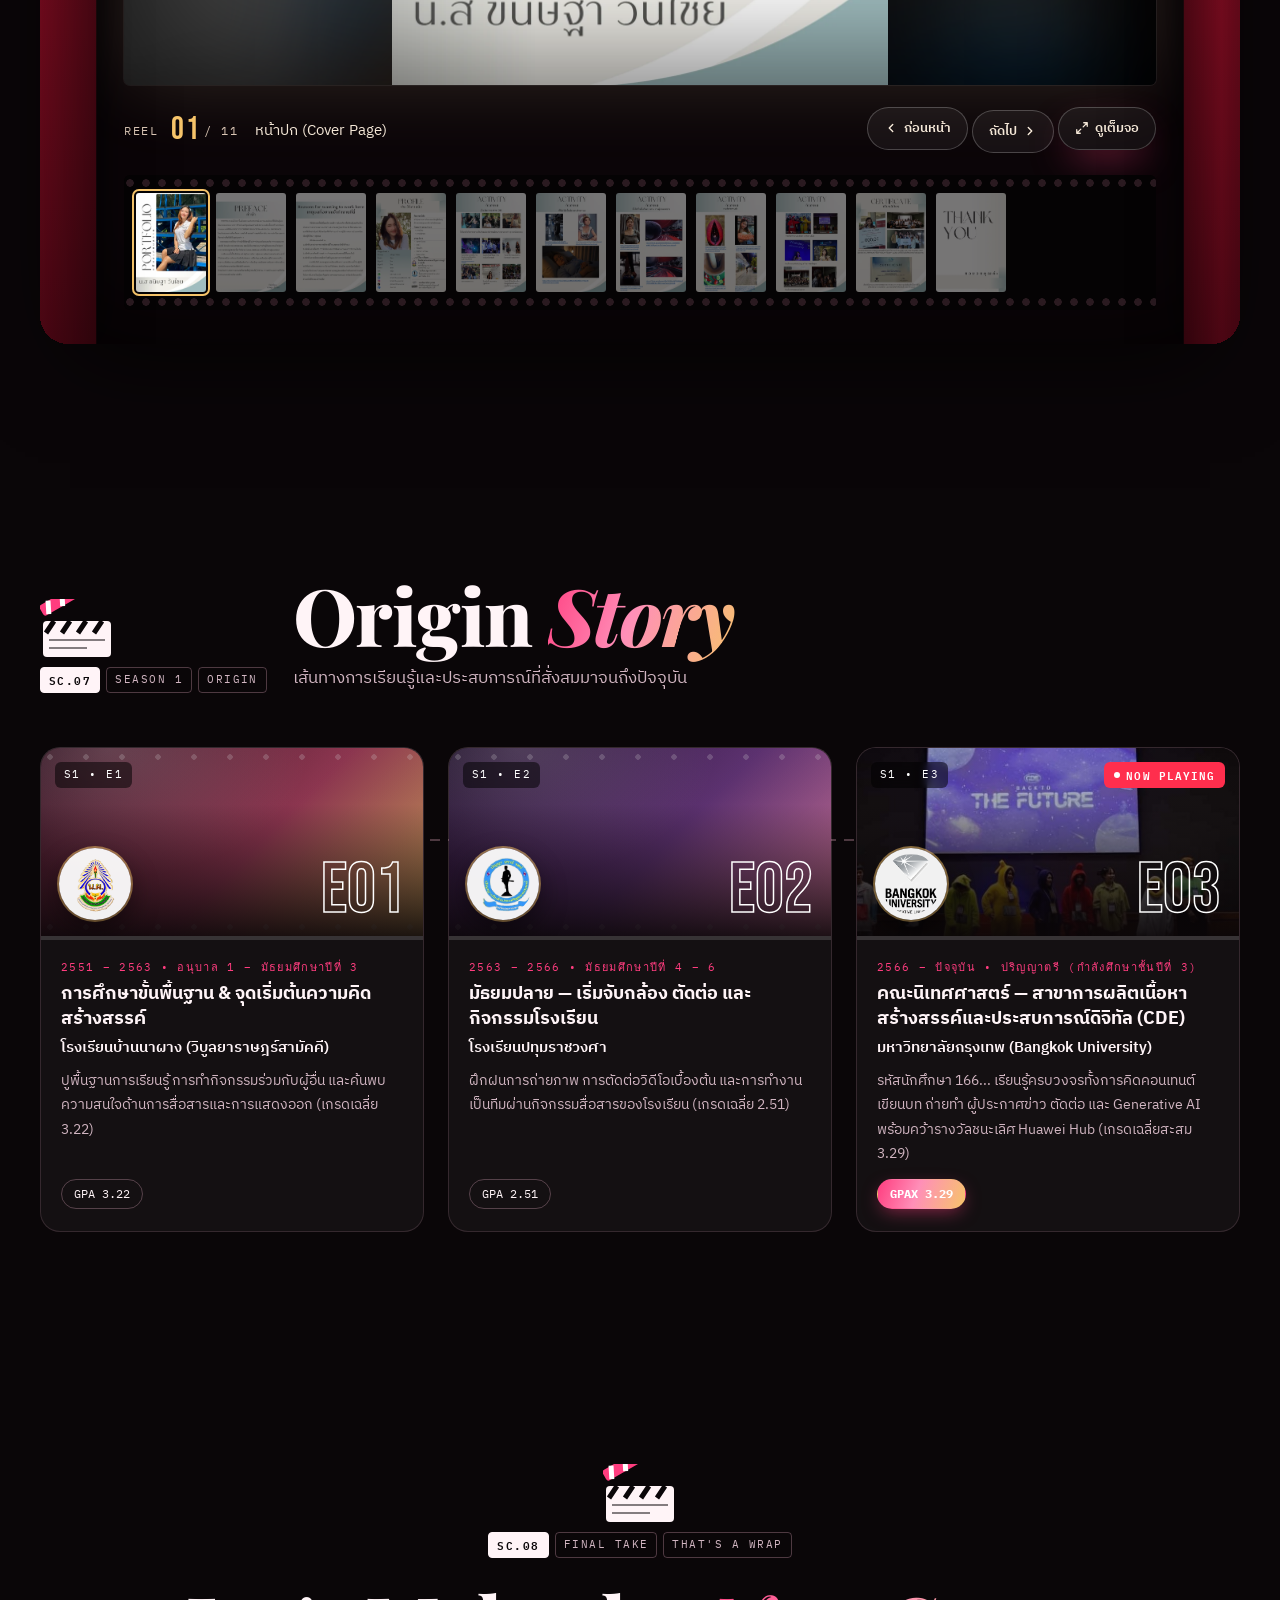
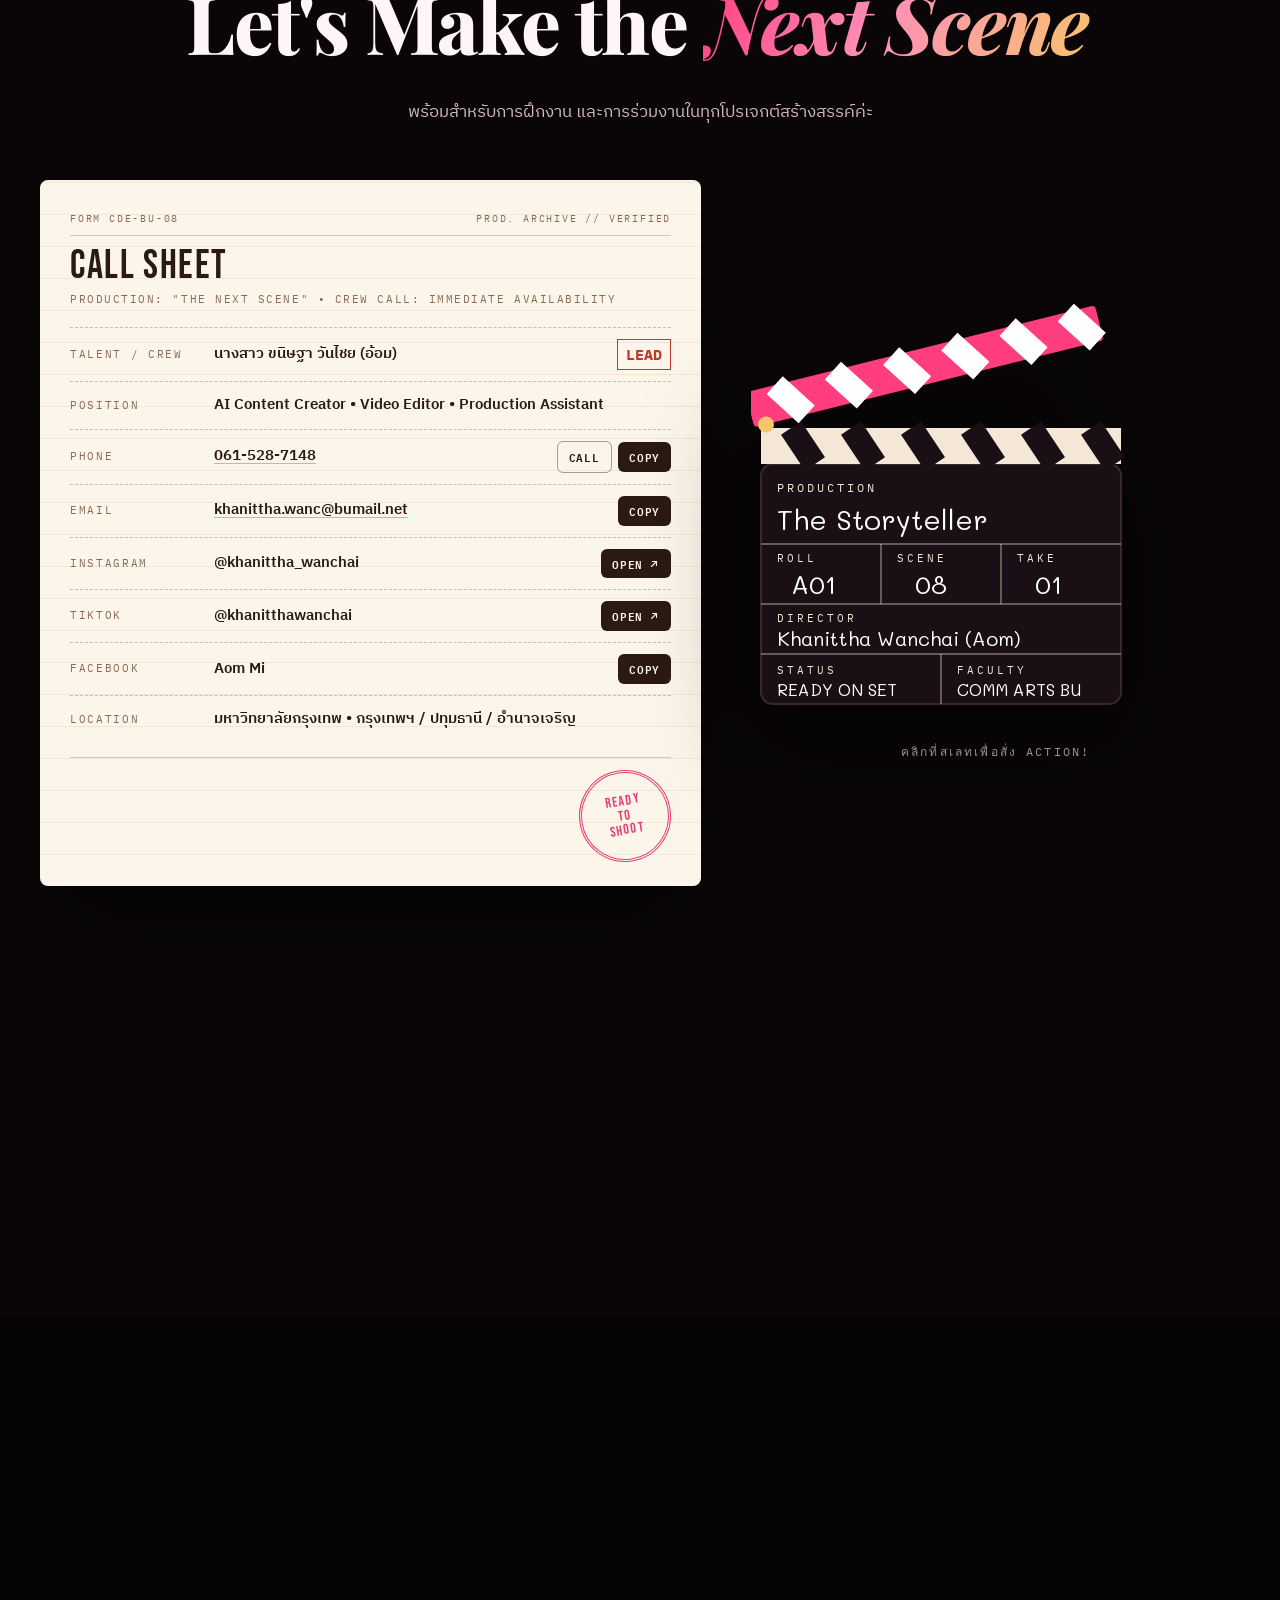
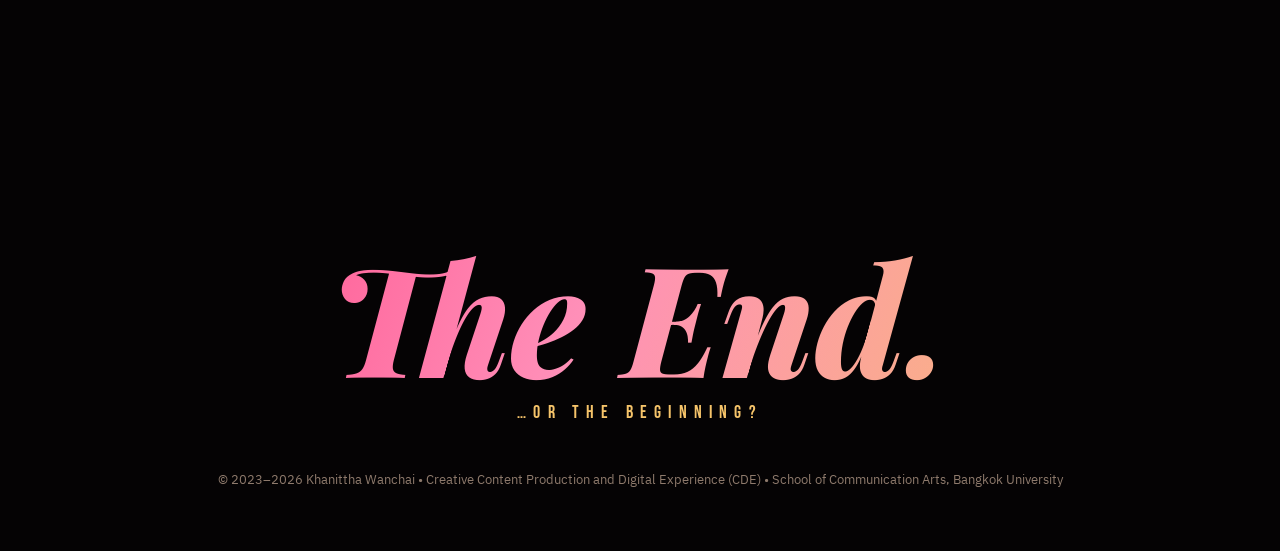
==== commit cc37eb8f: "fix(timeline): align academic & project years to BU student ID 166 (2566) and upgrade profile portra" ====
--- a/index.html
+++ b/index.html
@@ -186,7 +186,7 @@
           <div class="kicker">
             <span class="kicker-dot"></span>
             <span>COMM ARTS • CDE • BANGKOK UNIVERSITY</span>
-            <span class="kicker-year">ARCHIVE 2022—2026</span>
+            <span class="kicker-year">ARCHIVE 2023—2026</span>
           </div>
           <h1 class="hero-title">
             <span class="l1 glitch" data-split>Storyteller</span>
@@ -900,11 +900,11 @@
       <div class="award-grid">
         <div class="award" data-reveal="zoom">
           <div class="laurel"><svg viewBox="0 0 300 200"><use href="#laurel"/></svg>
-            <div class="lt"><small>OFFICIAL WINNER</small><b>1ST PLACE</b><span>HUAWEI HUB</span></div></div>
+            <div class="lt"><small>OFFICIAL WINNER</small><b>1ST PLACE</b><span>HUAWEI HUB 2025</span></div></div>
           <div class="prize" data-i18n="award1_prize">เงินรางวัล <b>10,000</b> บาท</div>
-          <h3 data-i18n="award1_title">Award of Excellence — Huawei Hub &amp; First Generate Campaign</h3>
-          <p data-i18n="award1_desc">ชนะเลิศการประกวดและเวิร์กช็อป "HUAWEI HUB" และ "HUAWEI FIRST GENERATE CAMPAIGN" ในฐานะทีมที่นำเสนอผลงานได้ดีที่สุด</p>
-          <button class="cert" type="button" data-lightbox="assets/cert-huawei-fixed.jpg" data-caption="เกียรติบัตรชนะเลิศอันดับ 1 — HUAWEI HUB &amp; FIRST GENERATE CAMPAIGN">
+          <h3 data-i18n="award1_title">Award of Excellence — Huawei Hub Strategic Campaign Project 2025</h3>
+          <p data-i18n="award1_desc">ชนะเลิศอันดับ 1 (Best Strategic Project) การประกวดแผนงานและเวิร์กช็อป HUAWEI HUB by UFicon ร่วมกับ คณะนิเทศศาสตร์ มหาวิทยาลัยกรุงเทพ (29 พ.ย. 2568)</p>
+          <button class="cert" type="button" data-lightbox="assets/cert-huawei-fixed.jpg" data-caption="เกียรติบัตรชนะเลิศอันดับ 1 — HUAWEI Hub Strategic Campaign Project 2025">
             <img src="assets/cert-huawei-fixed.jpg" alt="เกียรติบัตร Huawei Hub" loading="lazy">
             <span class="zoom"><svg width="13" height="13"><use href="#ico-expand"/></svg> <span data-i18n="cert_zoom">ขยายภาพ</span></span>
           </button>
@@ -1032,7 +1032,7 @@
           </div>
           <div class="ep-progress"><i></i></div>
           <div class="ep-body">
-            <div class="when" data-i18n="ep3_when">2565 — ปัจจุบัน (ปริญญาตรี)</div>
+            <div class="when" data-i18n="ep3_when">2566 – ปัจจุบัน • ปริญญาตรี (กำลังศึกษาชั้นปีที่ 3)</div>
             <h3 data-i18n="ep3_title">The Main Plot: นักศึกษานิเทศศาสตร์ CDE</h3>
             <div class="org" data-i18n="ep3_org">มหาวิทยาลัยกรุงเทพ — คณะนิเทศศาสตร์</div>
             <p data-i18n="ep3_desc">สาขาการผลิตเนื้อหาสร้างสรรค์และประสบการณ์ดิจิทัล (Creative Content Production and Digital Experience)</p>
@@ -1165,7 +1165,7 @@
       </div>
       <div class="the-end">The End.</div>
       <div class="wrap-line">…OR THE BEGINNING?</div>
-      <p class="copyright" data-i18n="footer_copyright">© 2024–2026 Khanittha Wanchai • Creative Content Production and Digital Experience (CDE) • School of Communication Arts, Bangkok University</p>
+      <p class="copyright" data-i18n="footer_copyright">© 2023–2026 Khanittha Wanchai • Creative Content Production and Digital Experience (CDE) • School of Communication Arts, Bangkok University</p>
     </div>
   </footer>
 
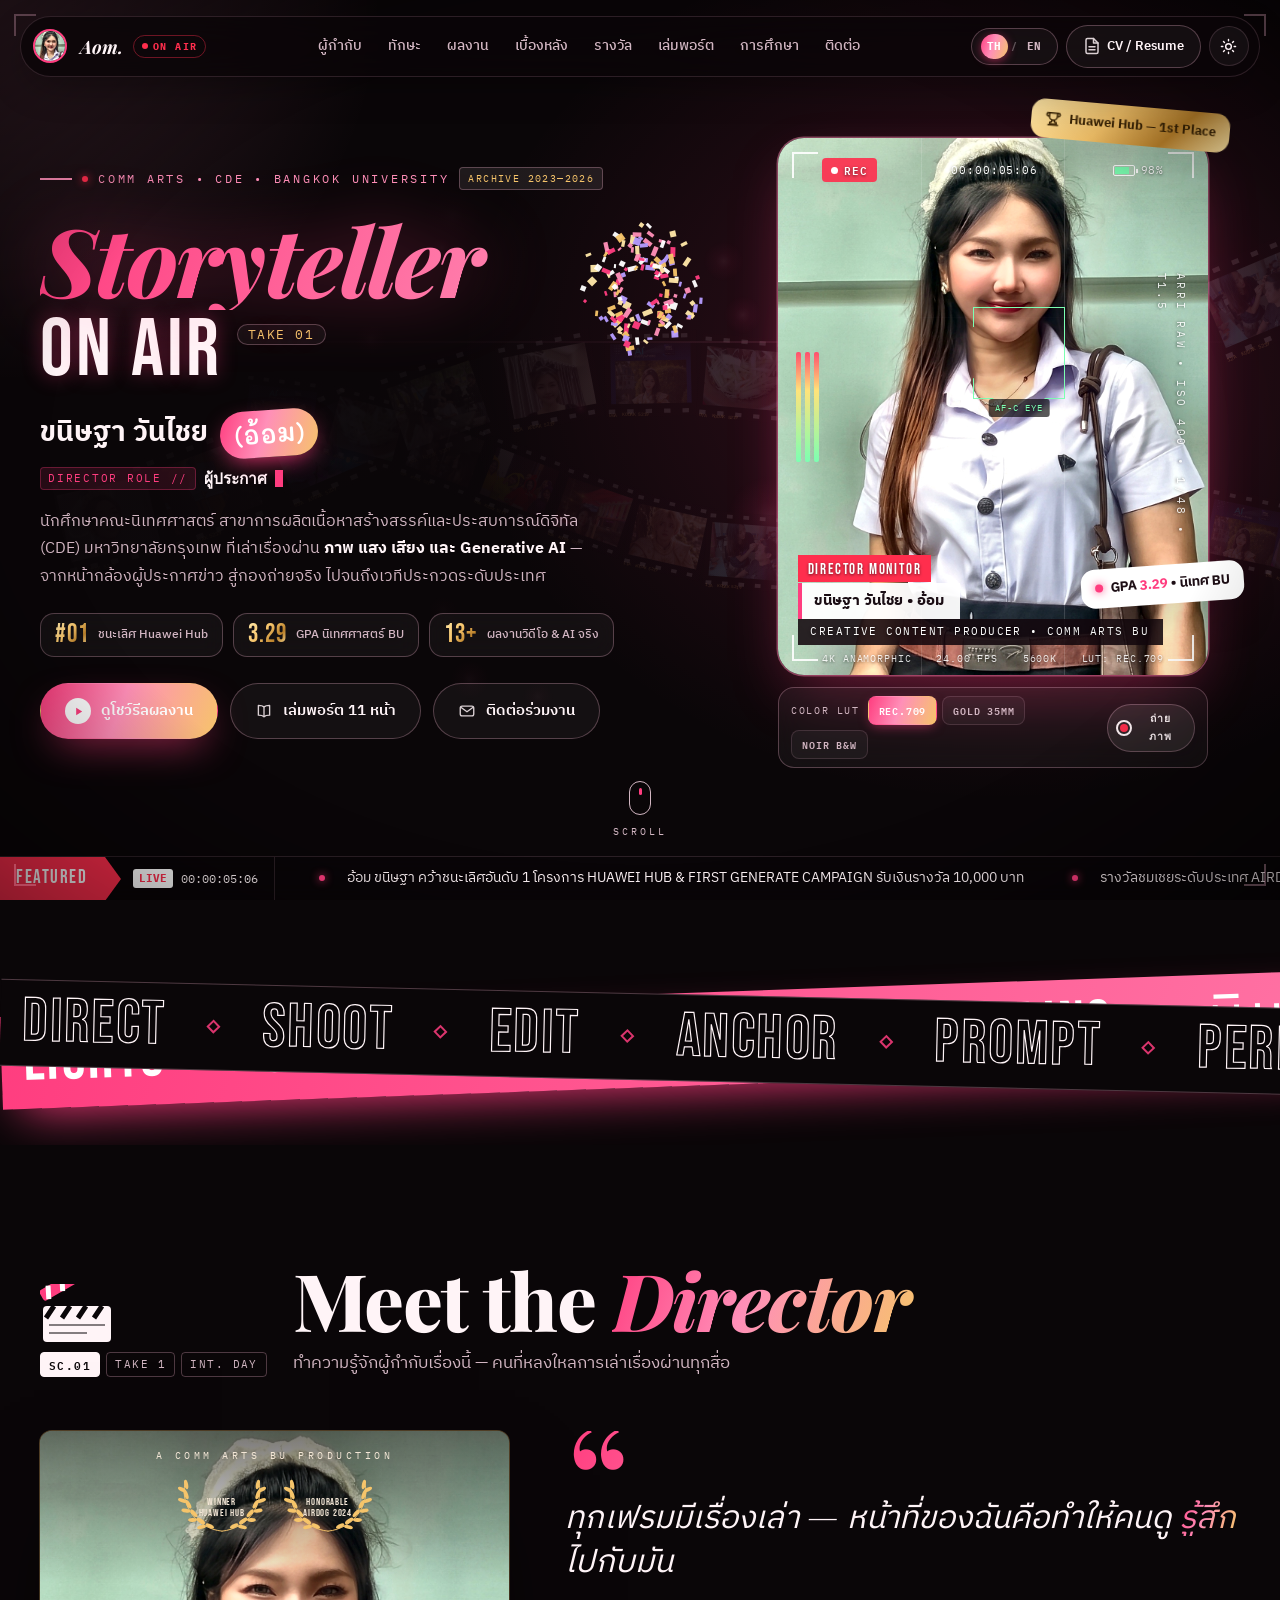
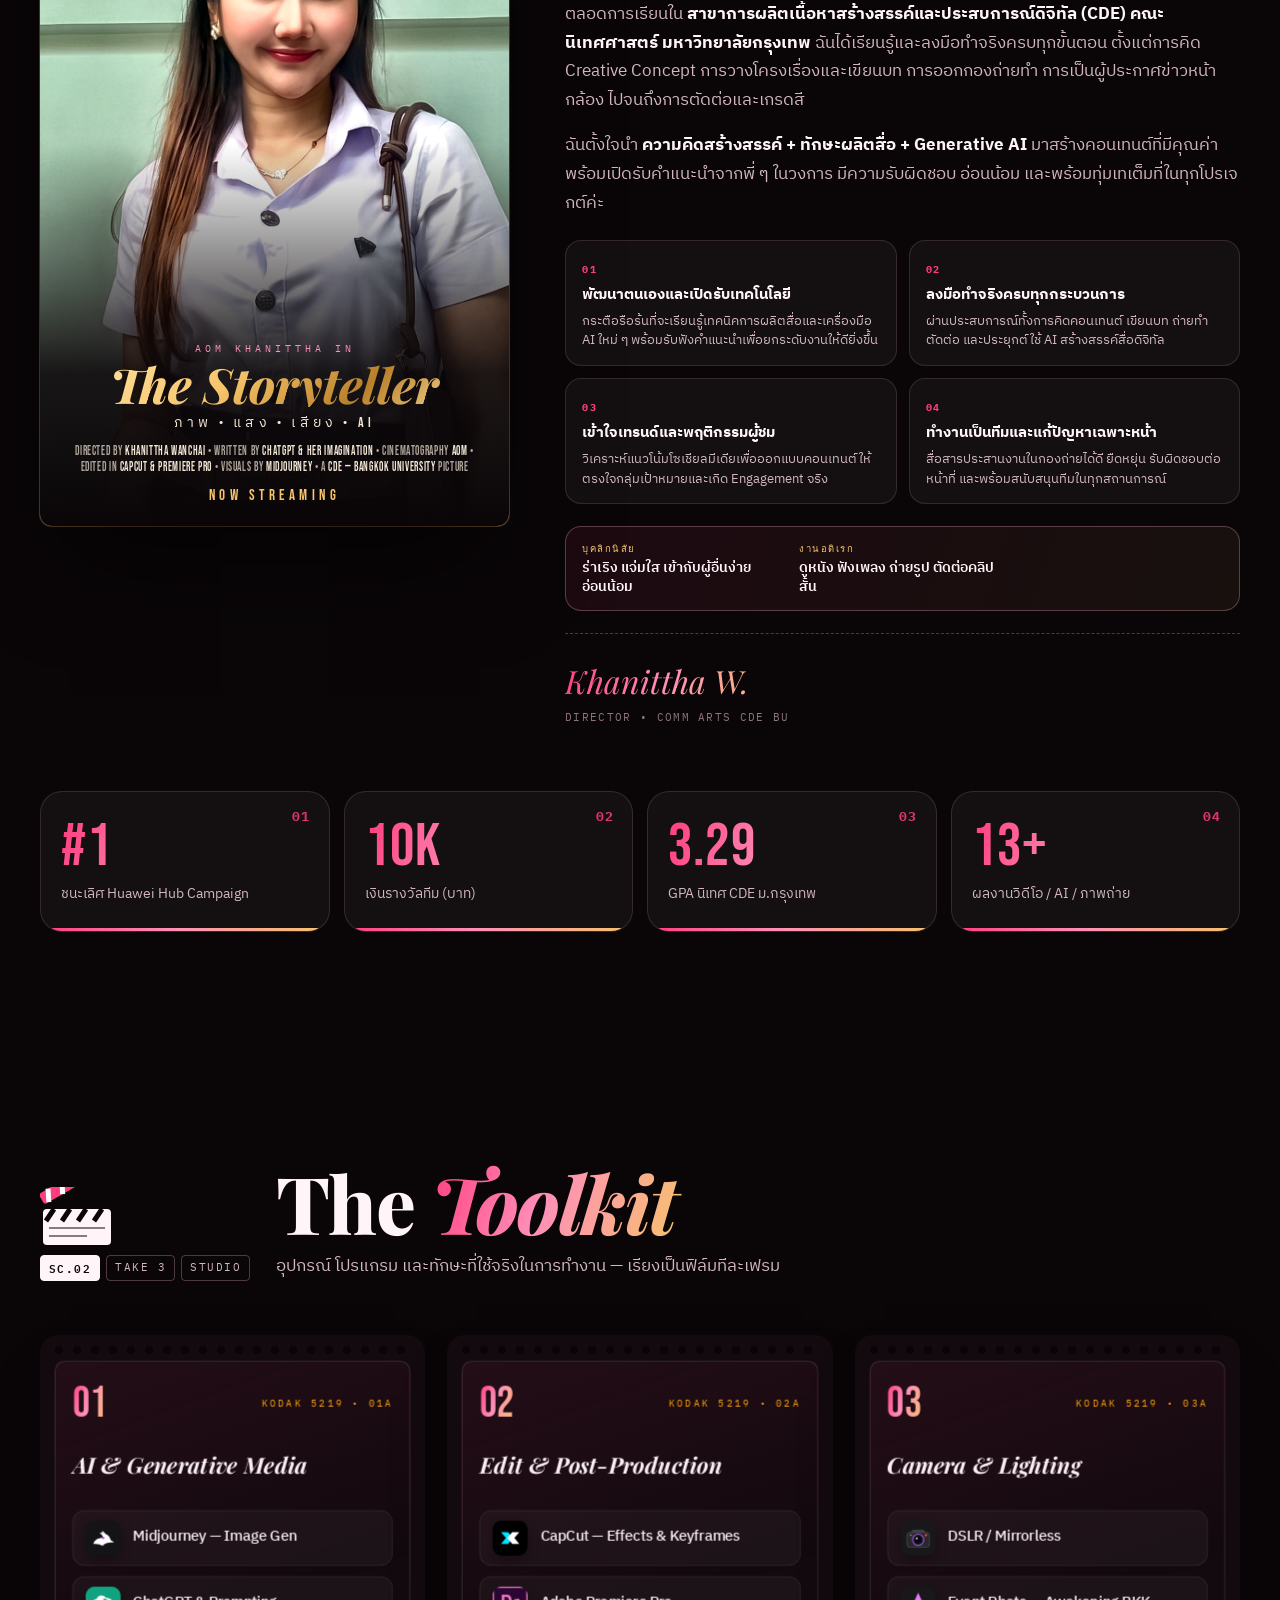
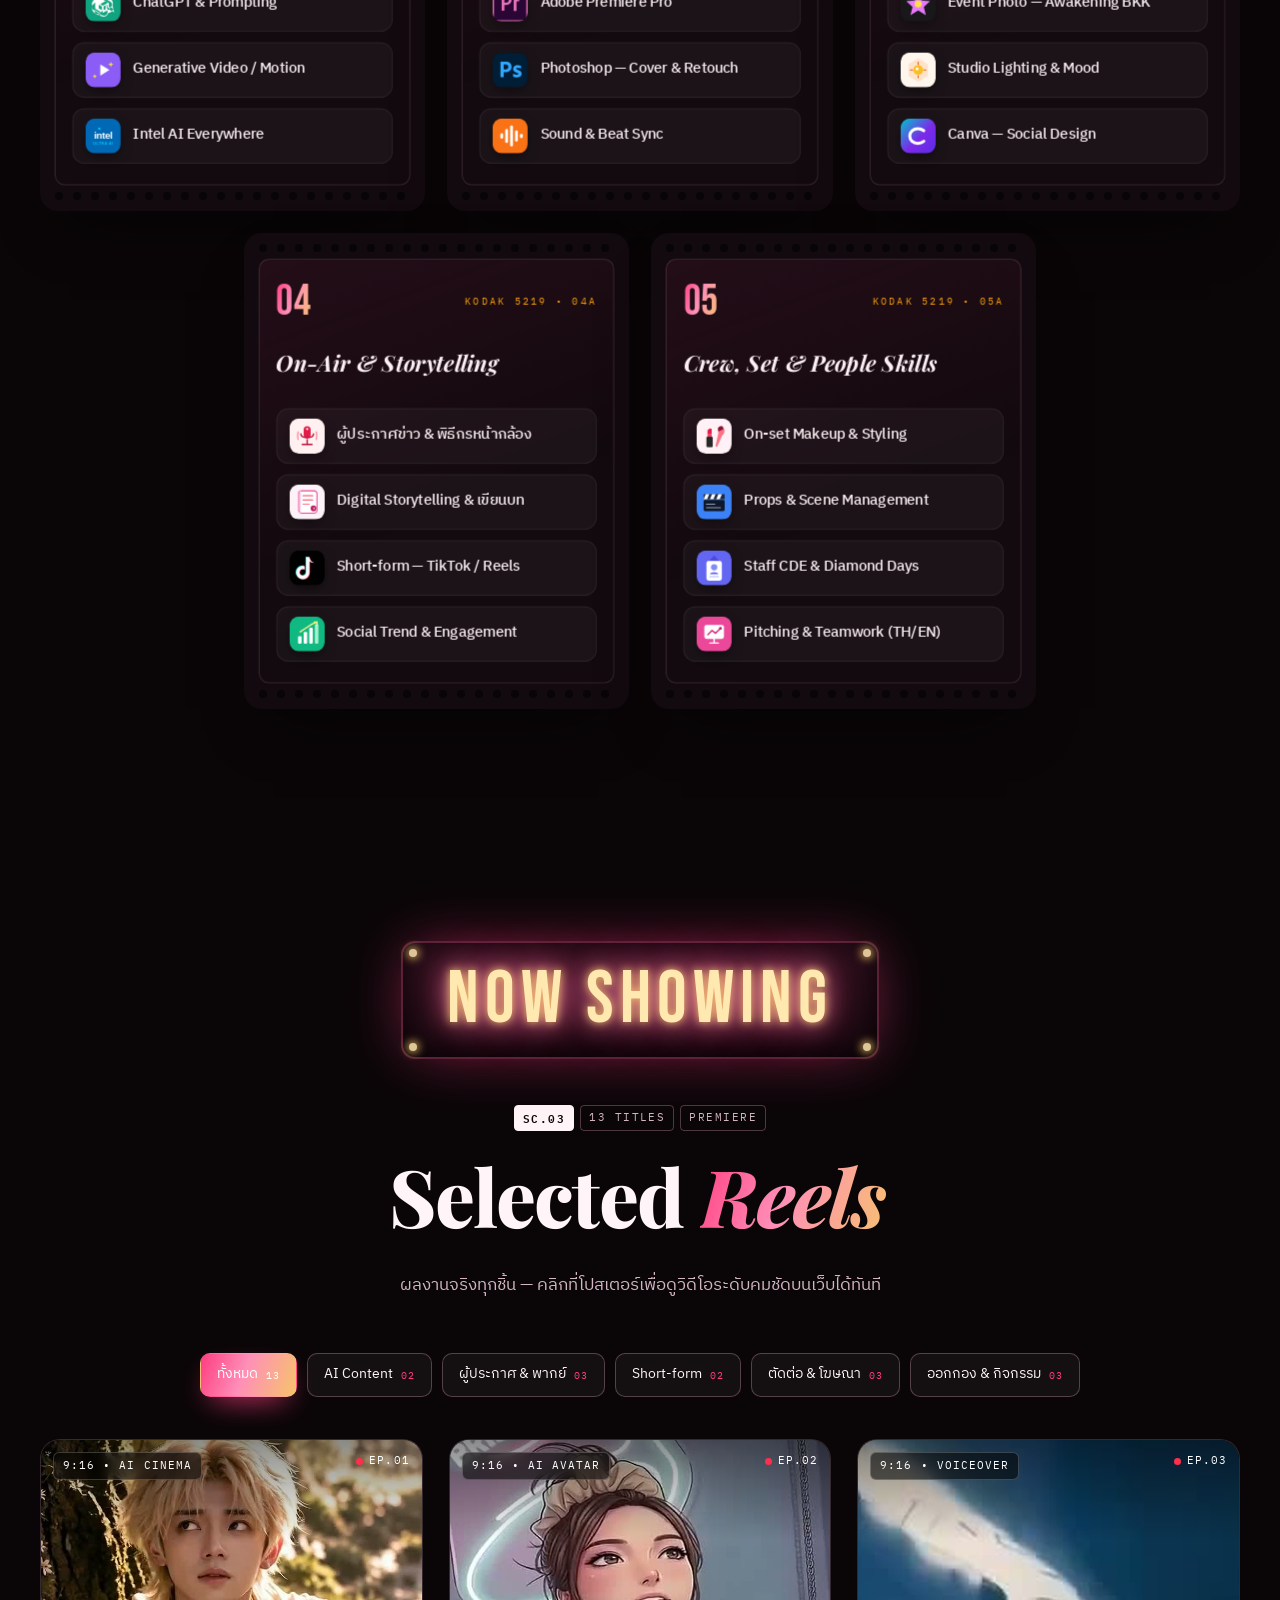
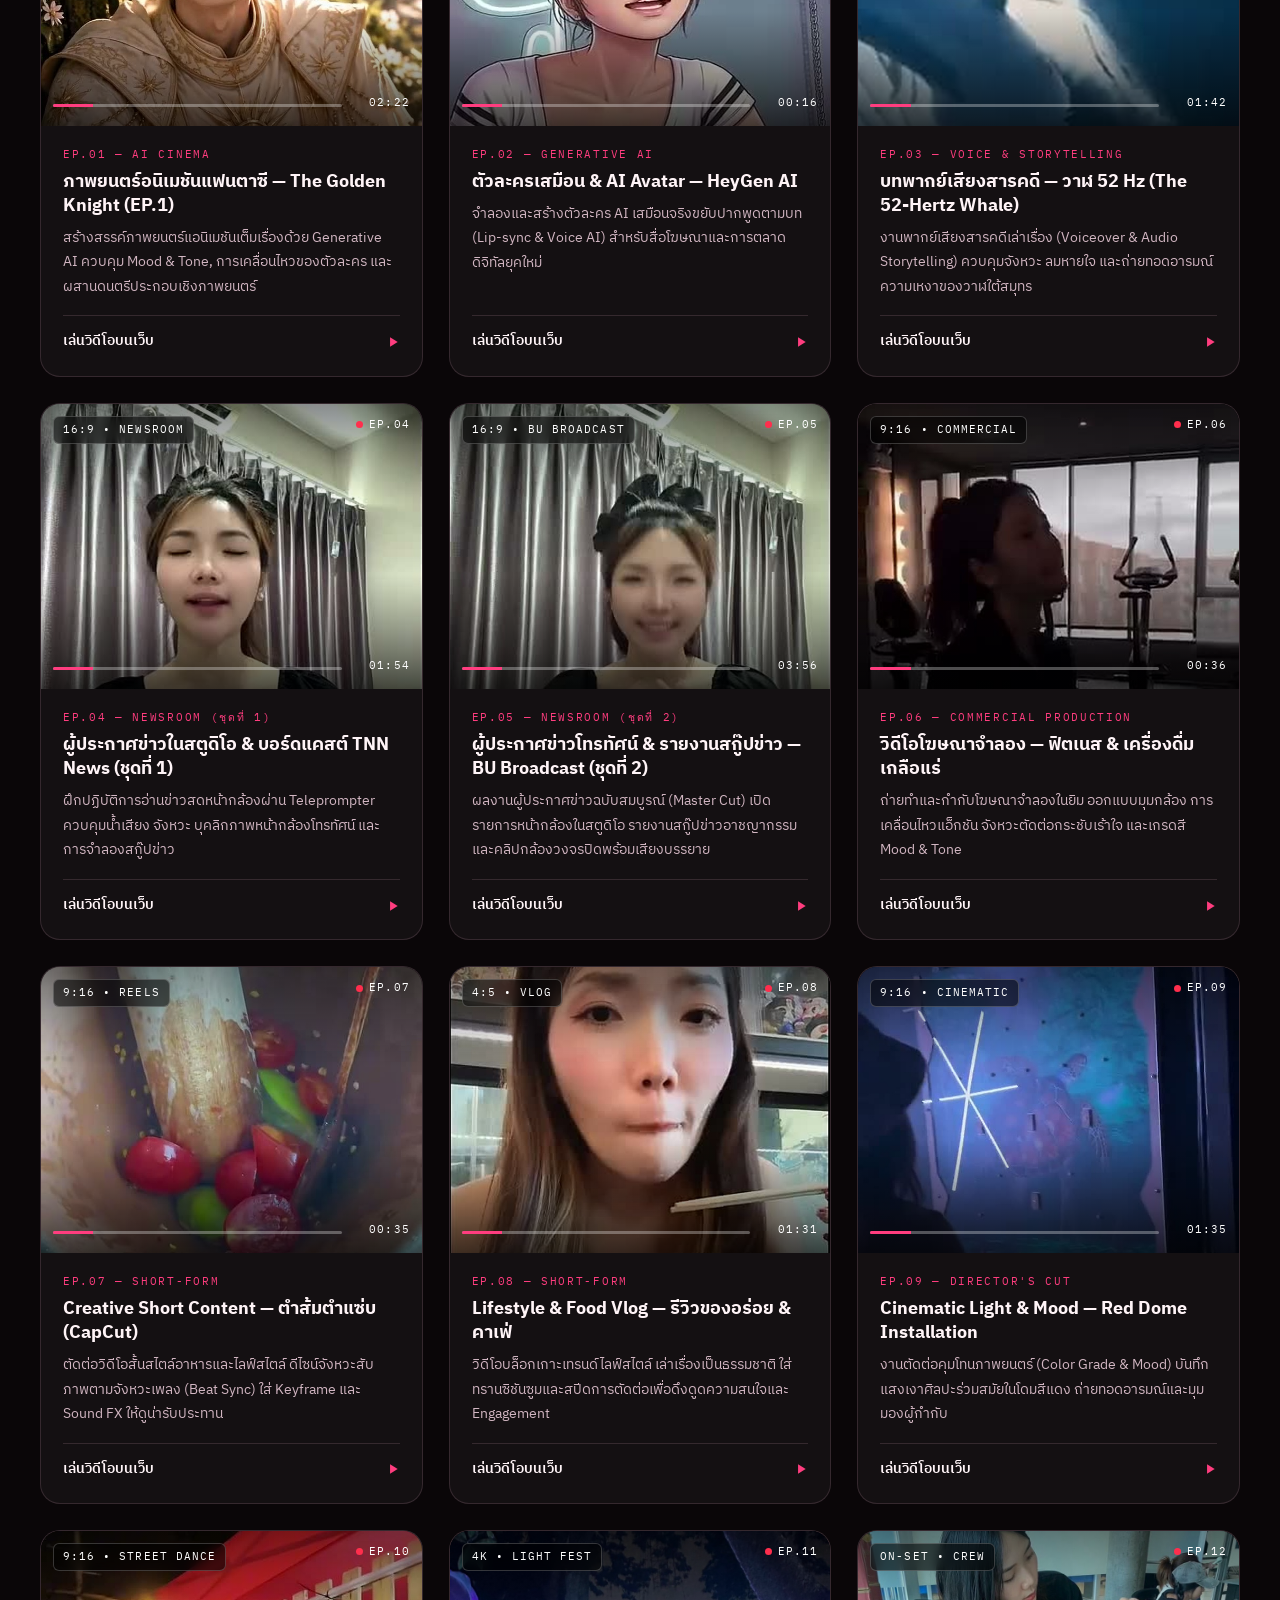
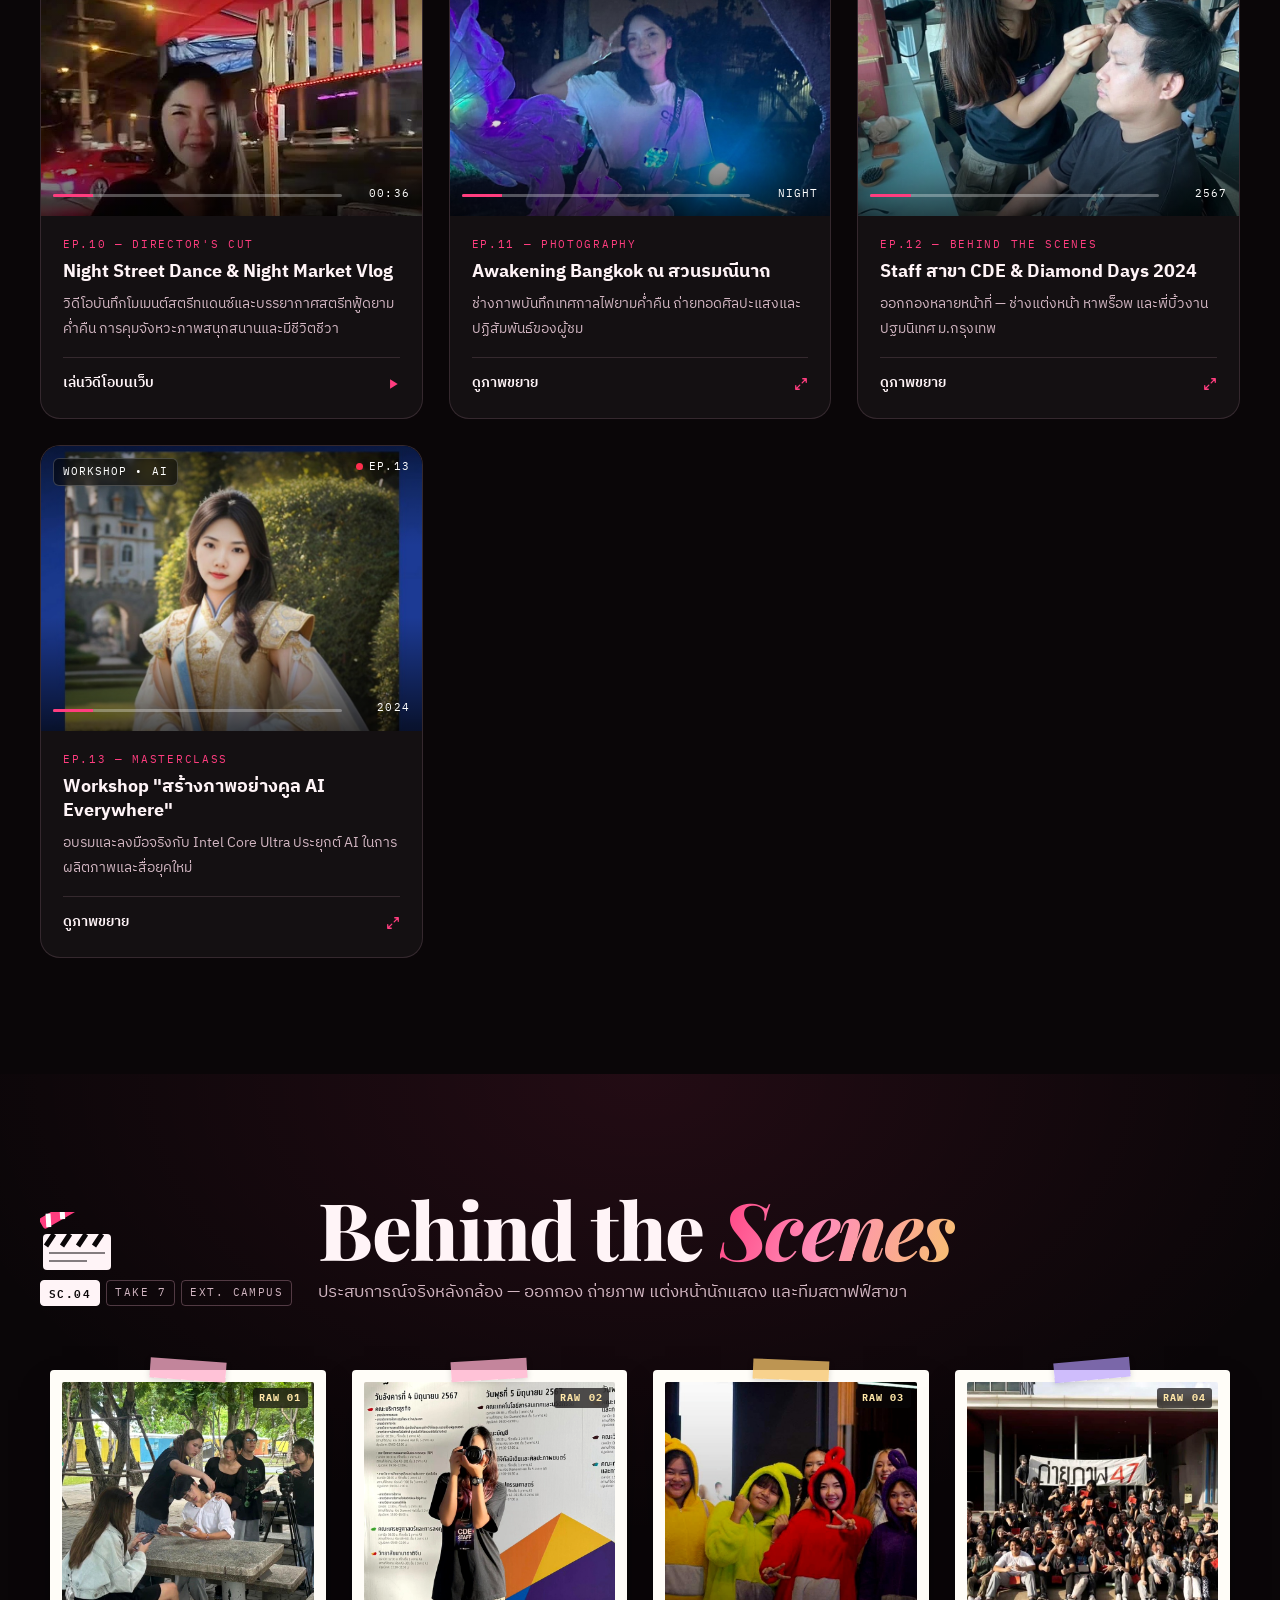
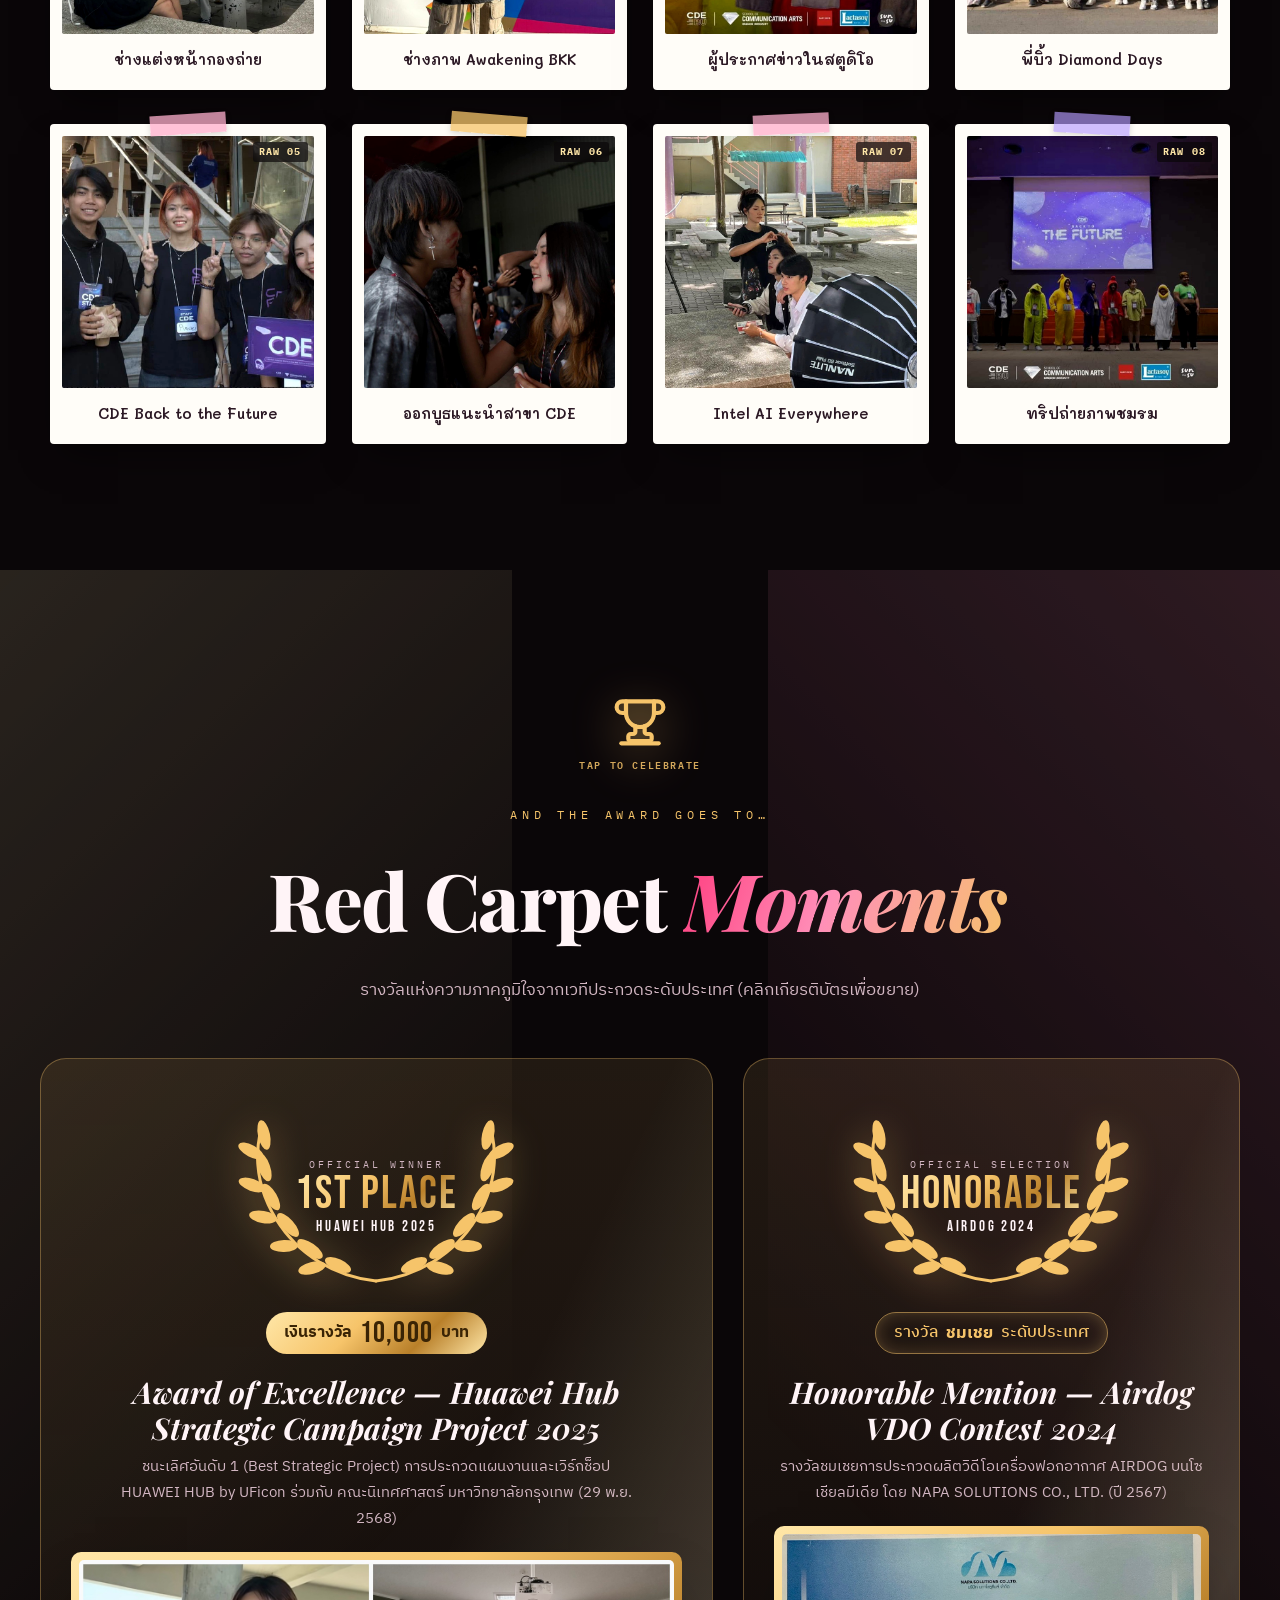
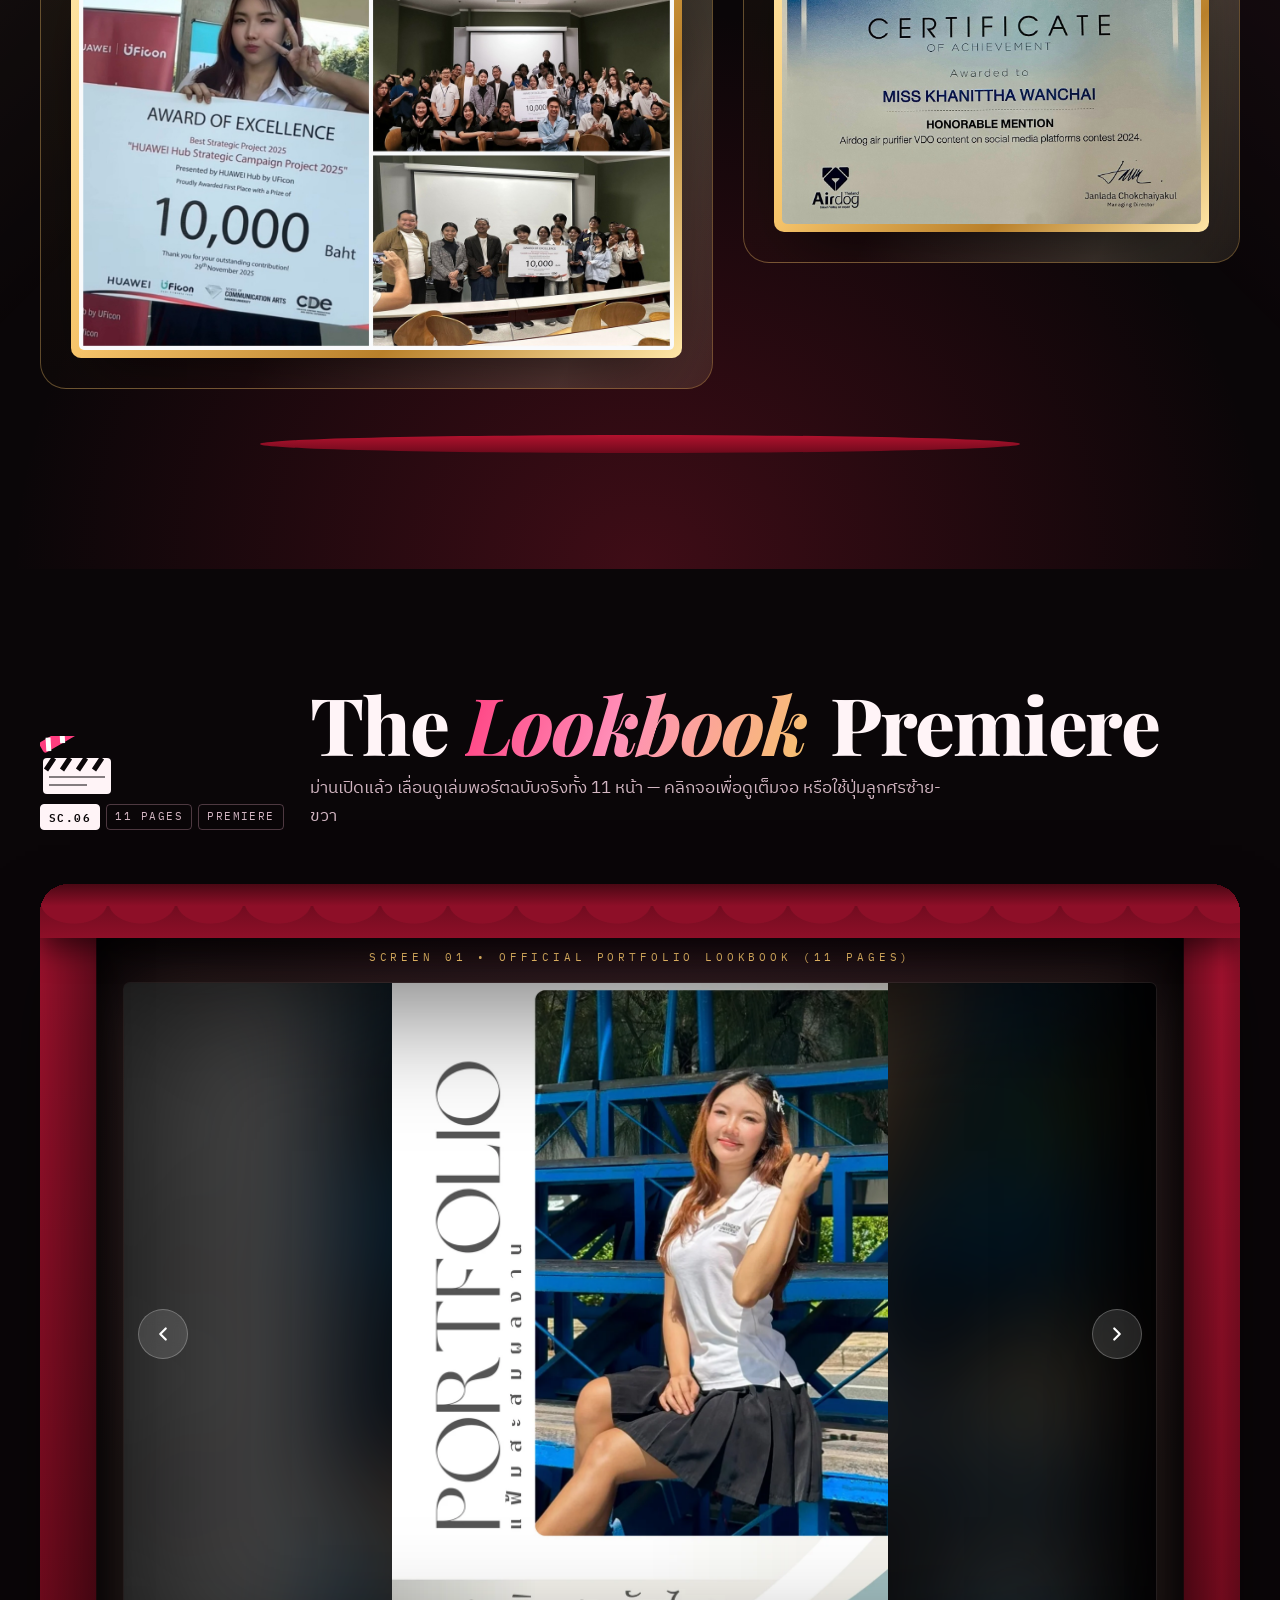
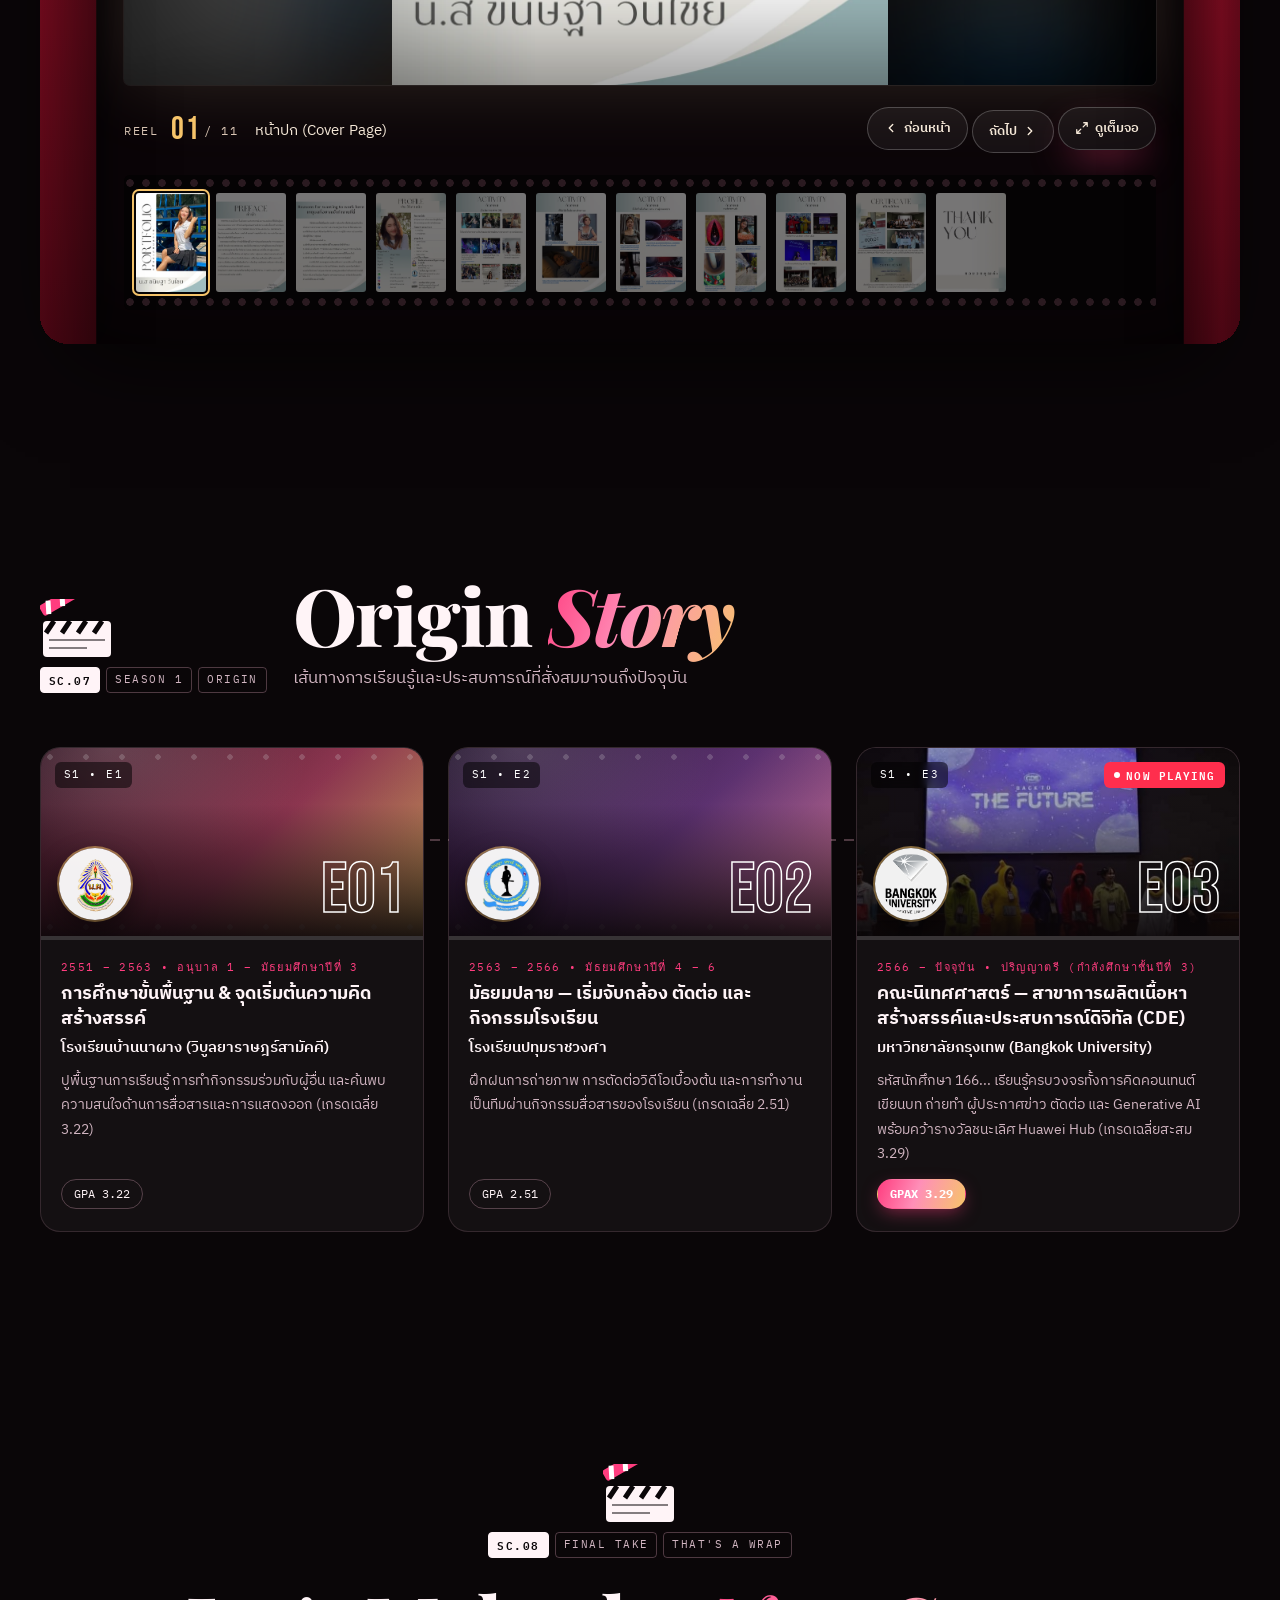
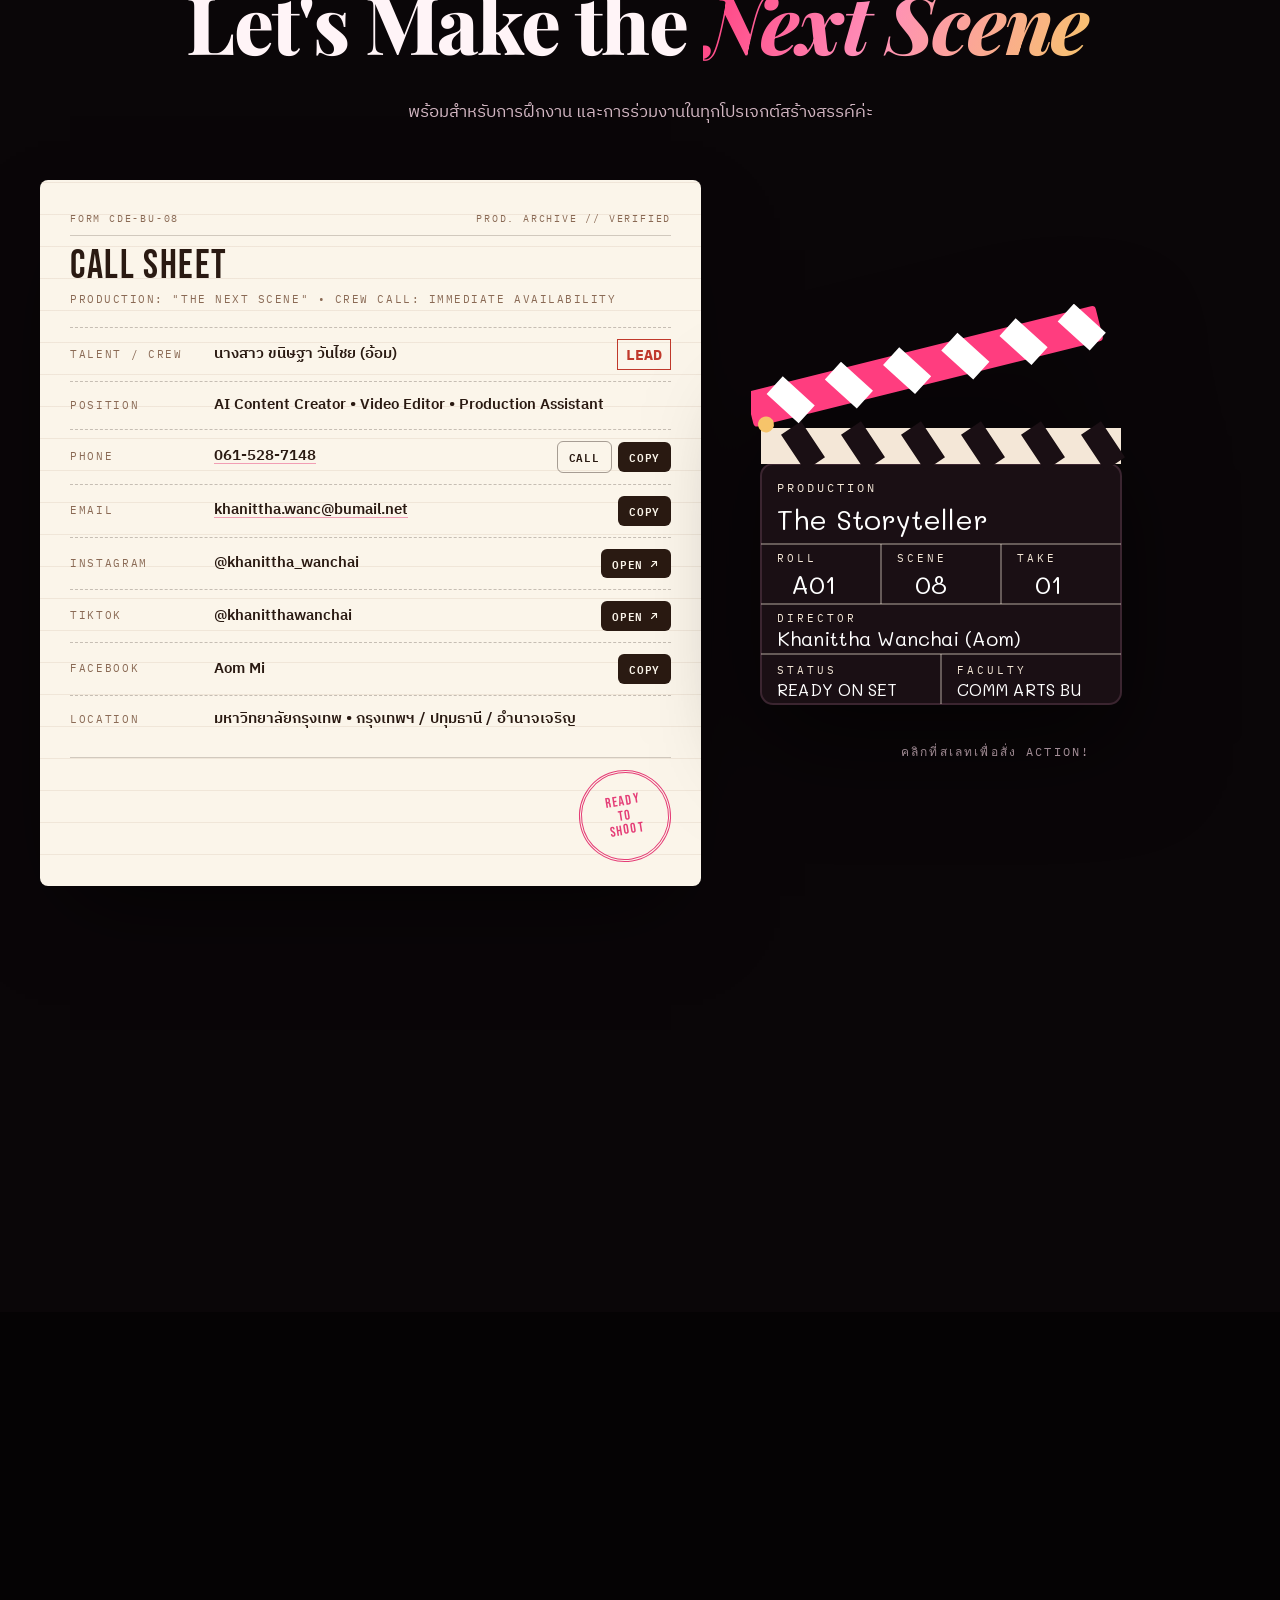
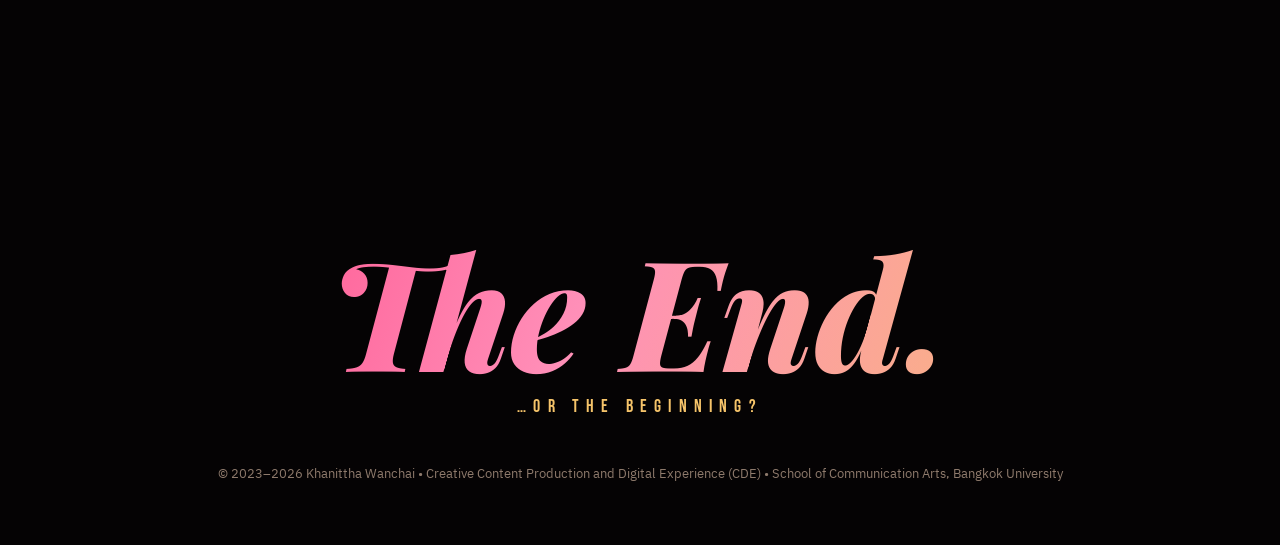
==== commit c734ac58: "feat(resume): optimize to perfect 1-page A4, add PDF & 300DPI PNG downloads for TH & EN" ====
--- a/index.html
+++ b/index.html
@@ -1141,8 +1141,21 @@
 
       <div class="cv-cta" data-reveal>
         <h3 data-i18n="cv_title">ต้องการเอกสารประวัติและผลงานฉบับย่อ?</h3>
-        <p data-i18n="cv_desc">เปิด Resume / CV ฉบับพร้อมพิมพ์ หรือบันทึกเป็น PDF ได้ทันที</p>
-        <a href="resume.html" target="_blank" class="btn btn-primary" data-i18n="cv_btn">เปิดดู Resume / CV</a>
+        <p data-i18n="cv_desc">เปิด Resume / CV ฉบับหน้าเดียวจบ (1-Page A4) พร้อมพิมพ์ หรือดาวน์โหลดเป็นไฟล์ PDF และรูปภาพได้ทันที</p>
+        <div class="cv-cta-btns">
+          <a href="resume.html" target="_blank" class="btn btn-primary" data-i18n="cv_btn">
+            <svg width="15" height="15" viewBox="0 0 24 24" fill="none" stroke="currentColor" stroke-width="2" stroke-linecap="round" stroke-linejoin="round"><path d="M14 2H6a2 2 0 0 0-2 2v16a2 2 0 0 0 2 2h12a2 2 0 0 0 2-2V8z"></path><polyline points="14 2 14 8 20 8"></polyline><line x1="16" y1="13" x2="8" y2="13"></line><line x1="16" y1="17" x2="8" y2="17"></line><polyline points="10 9 9 9 8 9"></polyline></svg>
+            <span data-i18n="cv_btn_text">เปิดดู Resume / CV (A4)</span>
+          </a>
+          <a href="assets/downloads/Resume_Khanittha_Wanchai_TH.pdf" download="Resume_Khanittha_Wanchai_TH.pdf" class="btn btn-ghost" id="cvDlPdf">
+            <svg width="15" height="15" viewBox="0 0 24 24" fill="none" stroke="currentColor" stroke-width="2" stroke-linecap="round" stroke-linejoin="round"><path d="M21 15v4a2 2 0 0 1-2 2H5a2 2 0 0 1-2-2v-4"></path><polyline points="7 10 12 15 17 10"></polyline><line x1="12" y1="15" x2="12" y2="3"></line></svg>
+            <span data-i18n="cv_dl_pdf">ดาวน์โหลด PDF (A4)</span>
+          </a>
+          <a href="assets/downloads/Resume_Khanittha_Wanchai_TH.png" download="Resume_Khanittha_Wanchai_TH.png" class="btn btn-ghost" id="cvDlImg">
+            <svg width="15" height="15" viewBox="0 0 24 24" fill="none" stroke="currentColor" stroke-width="2" stroke-linecap="round" stroke-linejoin="round"><rect x="3" y="3" width="18" height="18" rx="2" ry="2"></rect><circle cx="8.5" cy="8.5" r="1.5"></circle><polyline points="21 15 16 10 5 21"></polyline></svg>
+            <span data-i18n="cv_dl_img">ดาวน์โหลดรูปภาพ (PNG)</span>
+          </a>
+        </div>
       </div>
     </div>
   </section>
--- a/styles.css
+++ b/styles.css
@@ -1069,7 +1069,8 @@
 .action-hint { text-align: center; margin-top: 18px; font-family: var(--f-mono); font-size: 12px; letter-spacing: .18em; color: var(--mute); }
 .cv-cta { margin-top: 60px; text-align: center; padding: 40px 26px; border-radius: 26px; border: 1px solid var(--line); background: radial-gradient(80% 120% at 50% 0%, rgba(255, 61, 127, .14), transparent 70%), var(--surface); }
 .cv-cta h3 { font-family: var(--f-display); font-style: italic; font-size: clamp(24px, 3vw, 36px); margin-bottom: 8px; }
-.cv-cta p { color: var(--mute); margin-bottom: 22px; }
+.cv-cta p { color: var(--mute); margin-bottom: 16px; }
+.cv-cta-btns { display: flex; justify-content: center; align-items: center; gap: 12px; flex-wrap: wrap; margin-top: 8px; }
 
 /* ---------- End credits footer ---------- */
 .credits { position: relative; padding: 110px 0 60px; text-align: center; background: #050304; color: #F4E7D7; overflow: hidden; }
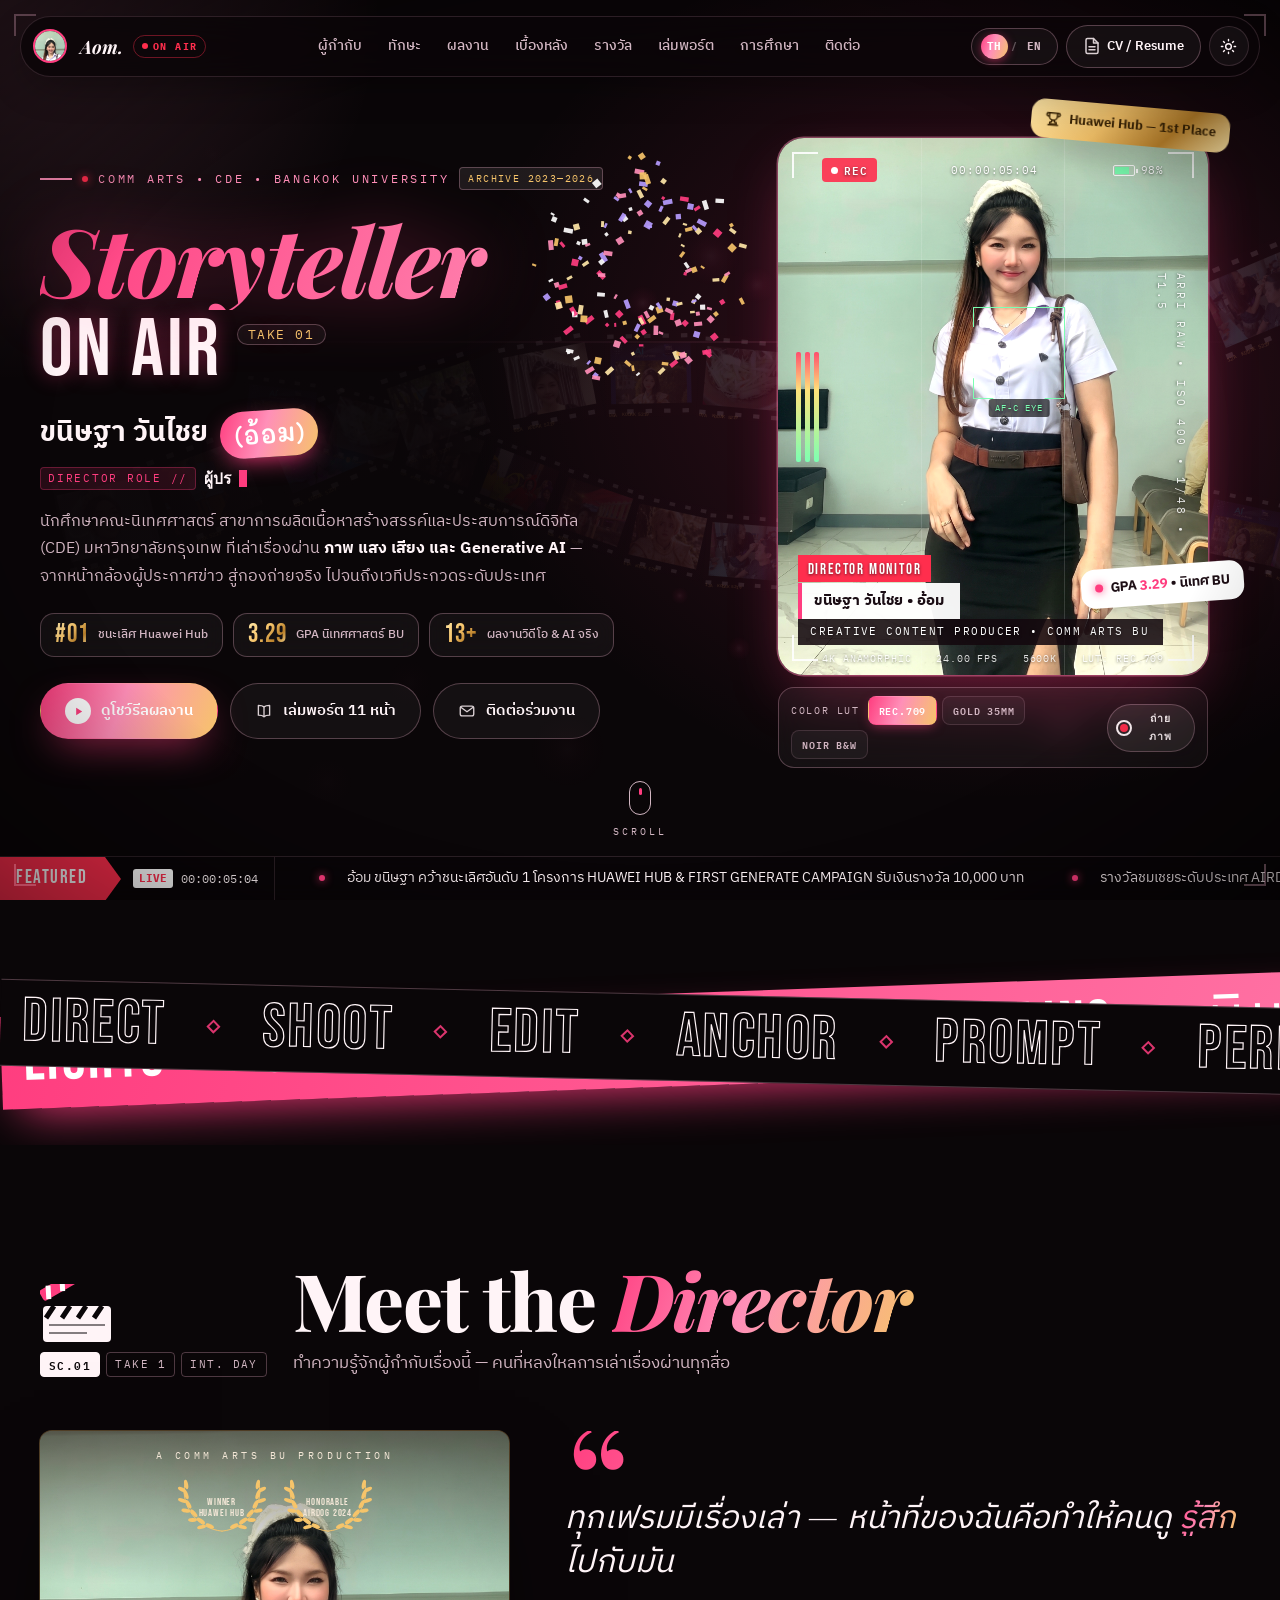
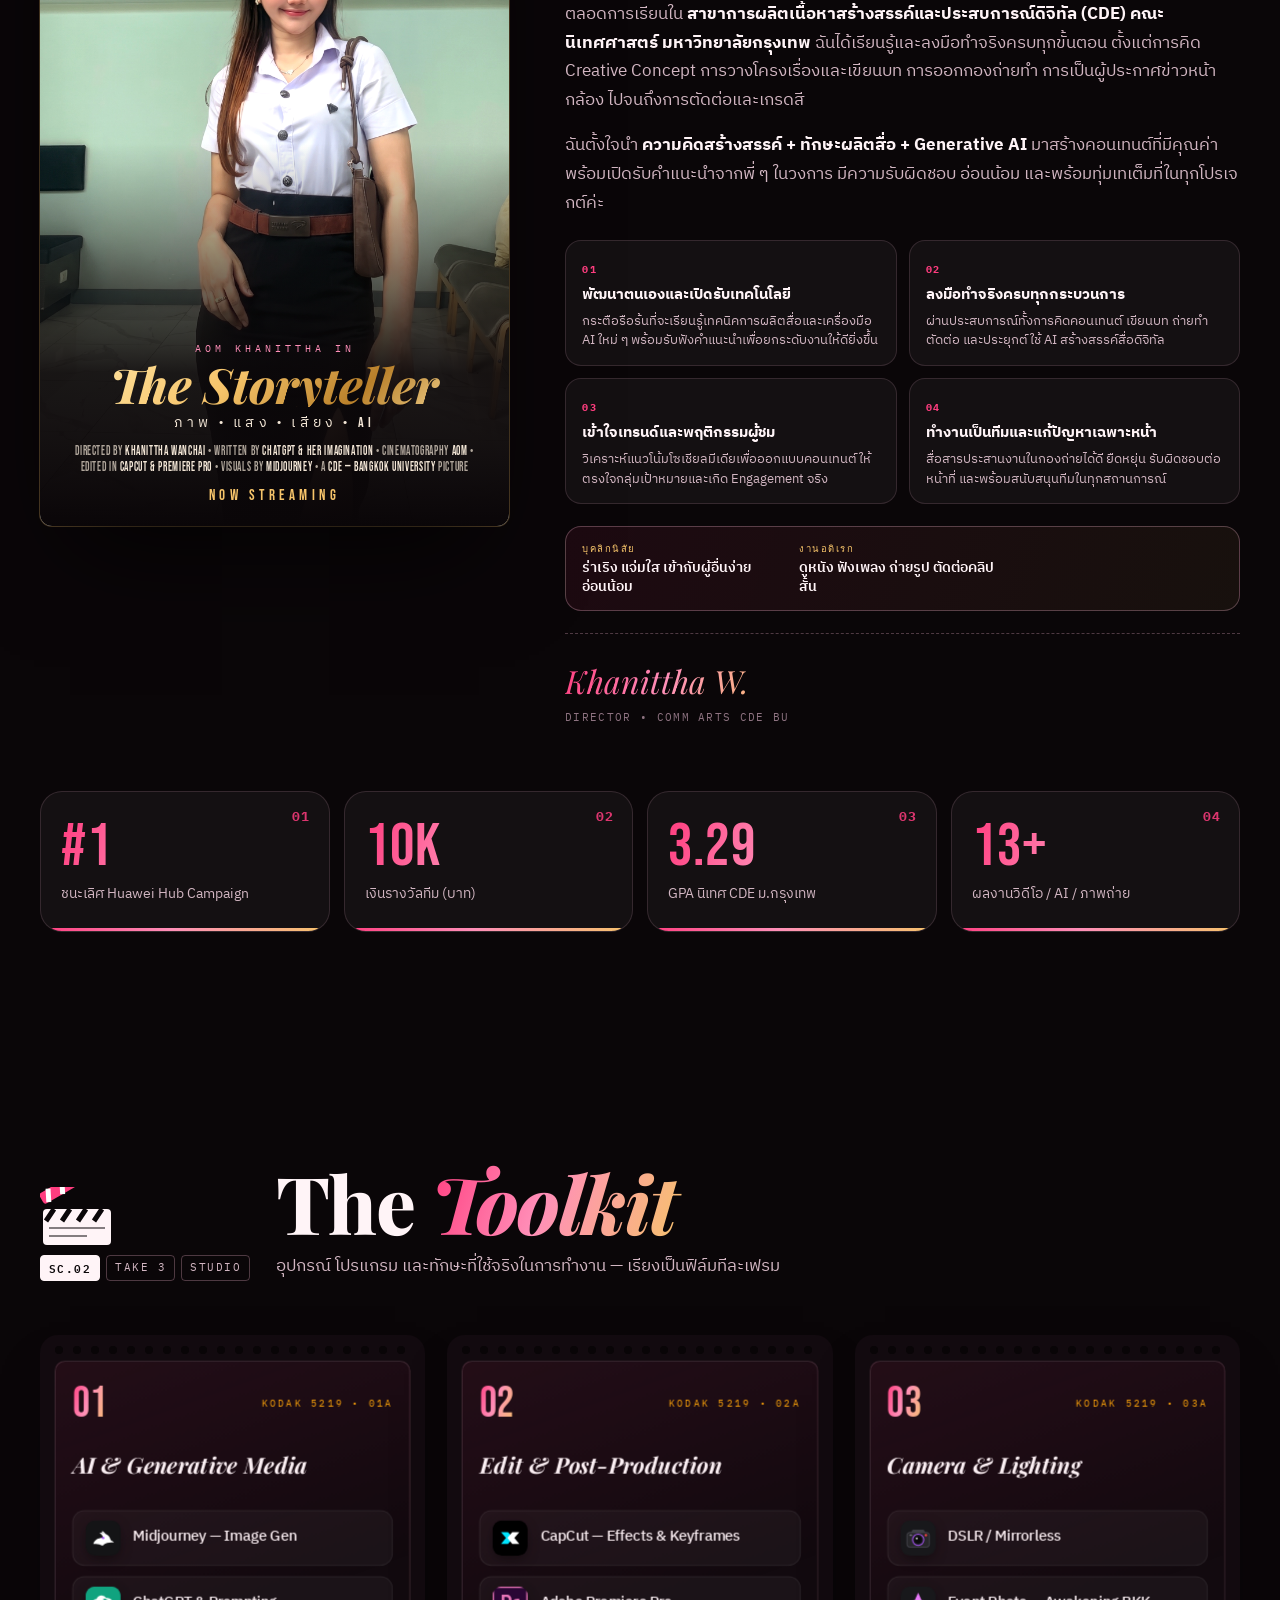
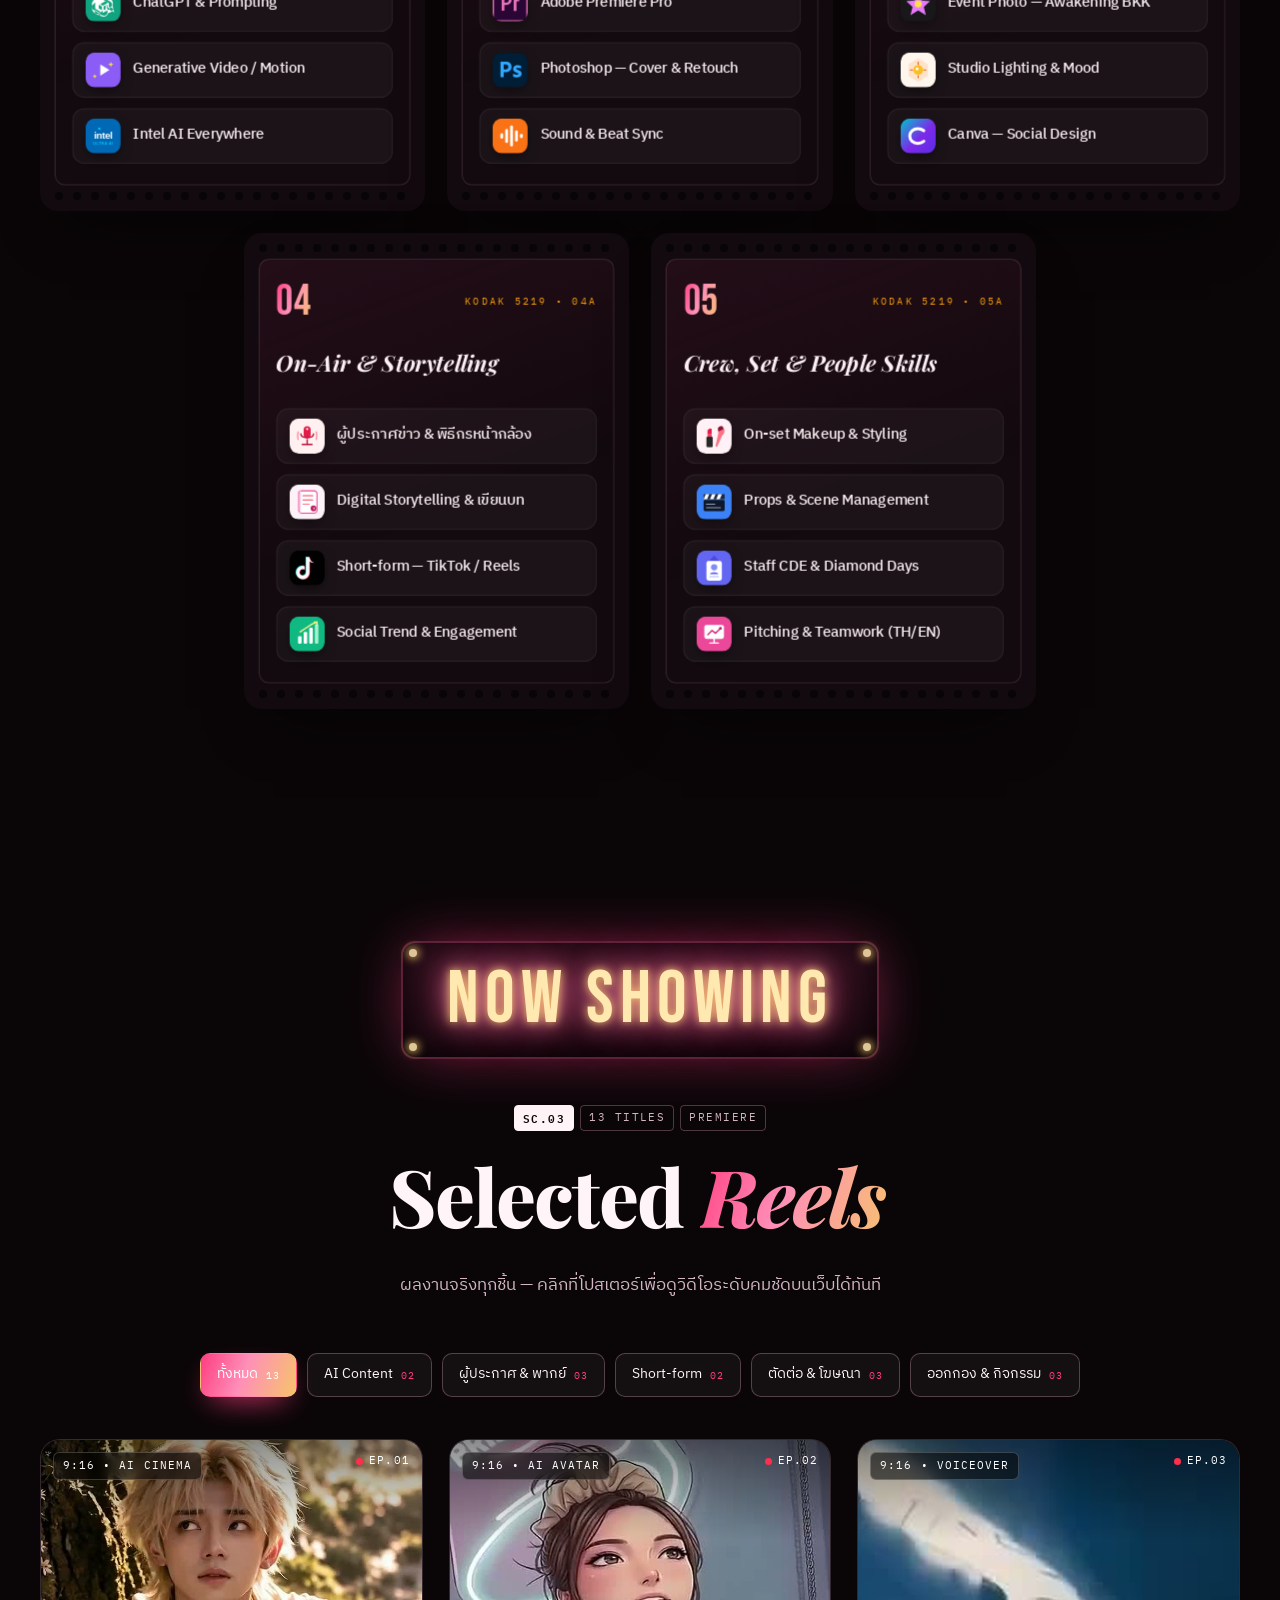
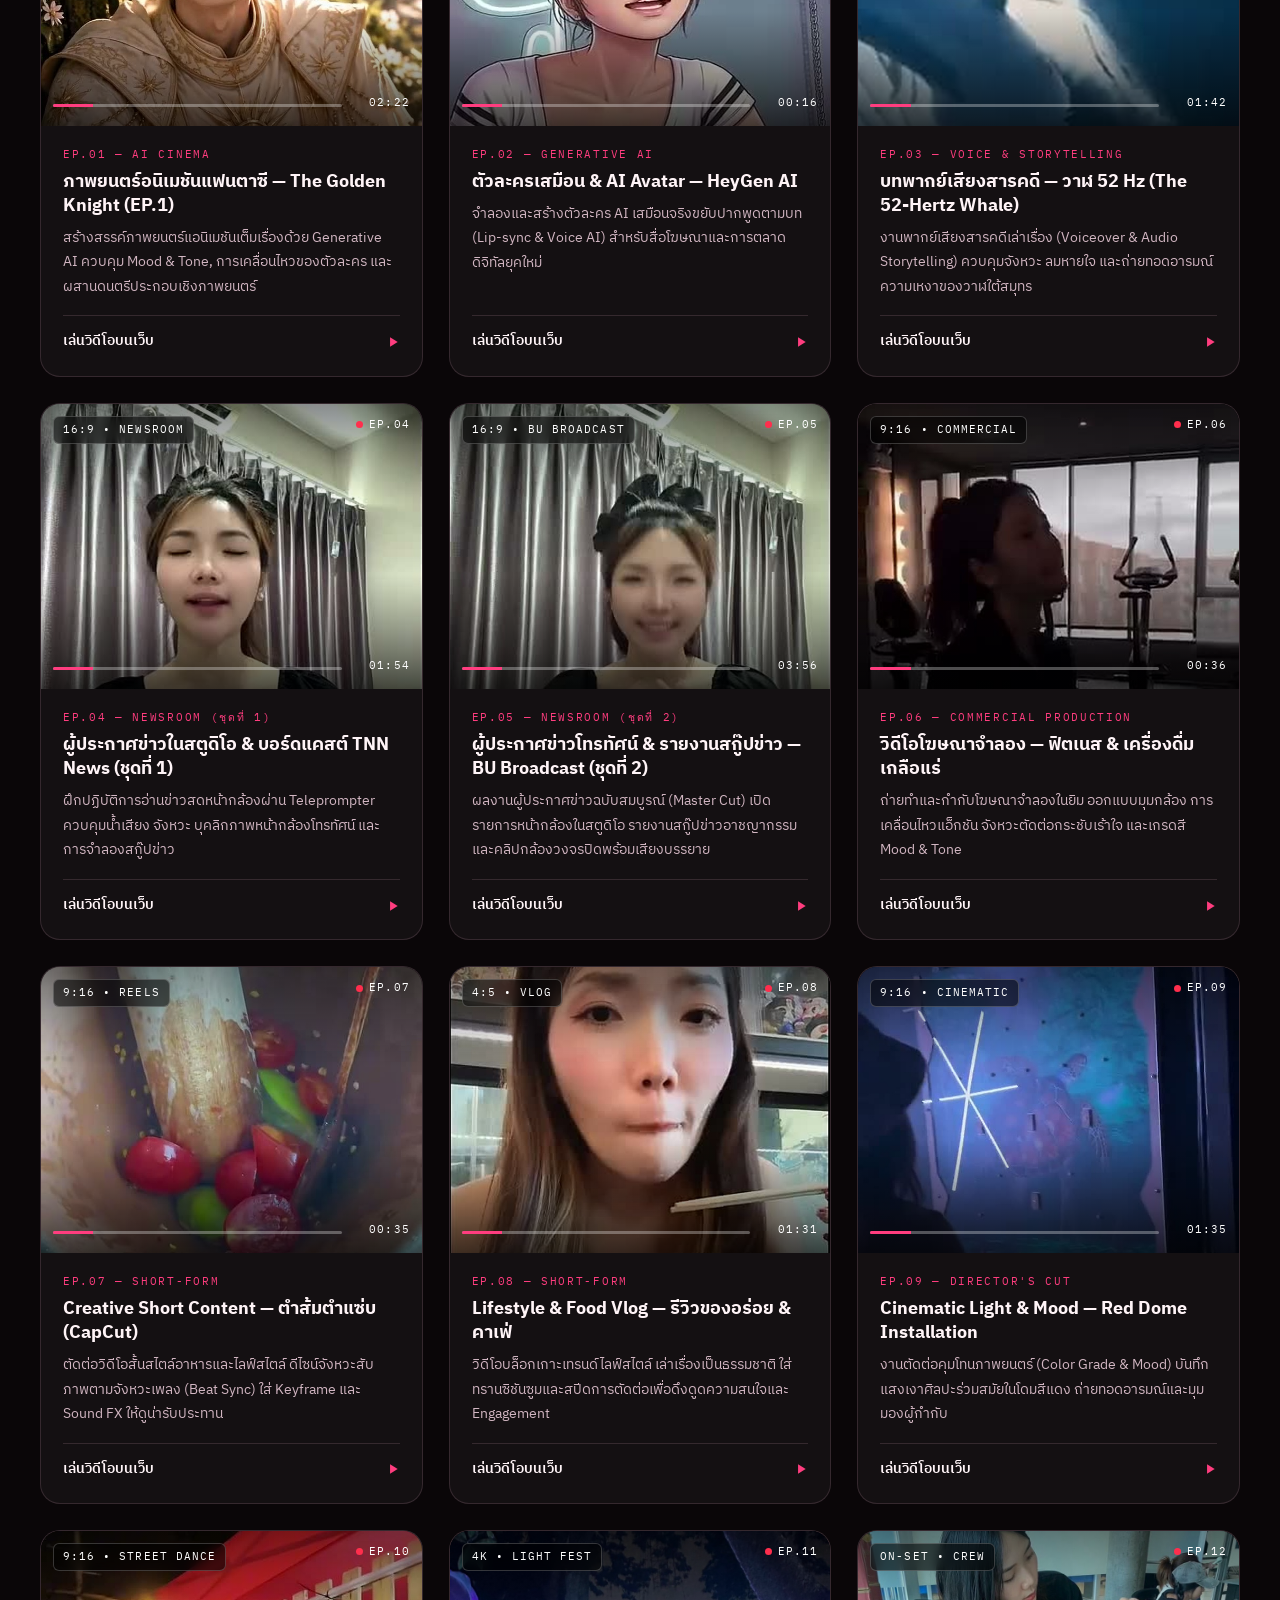
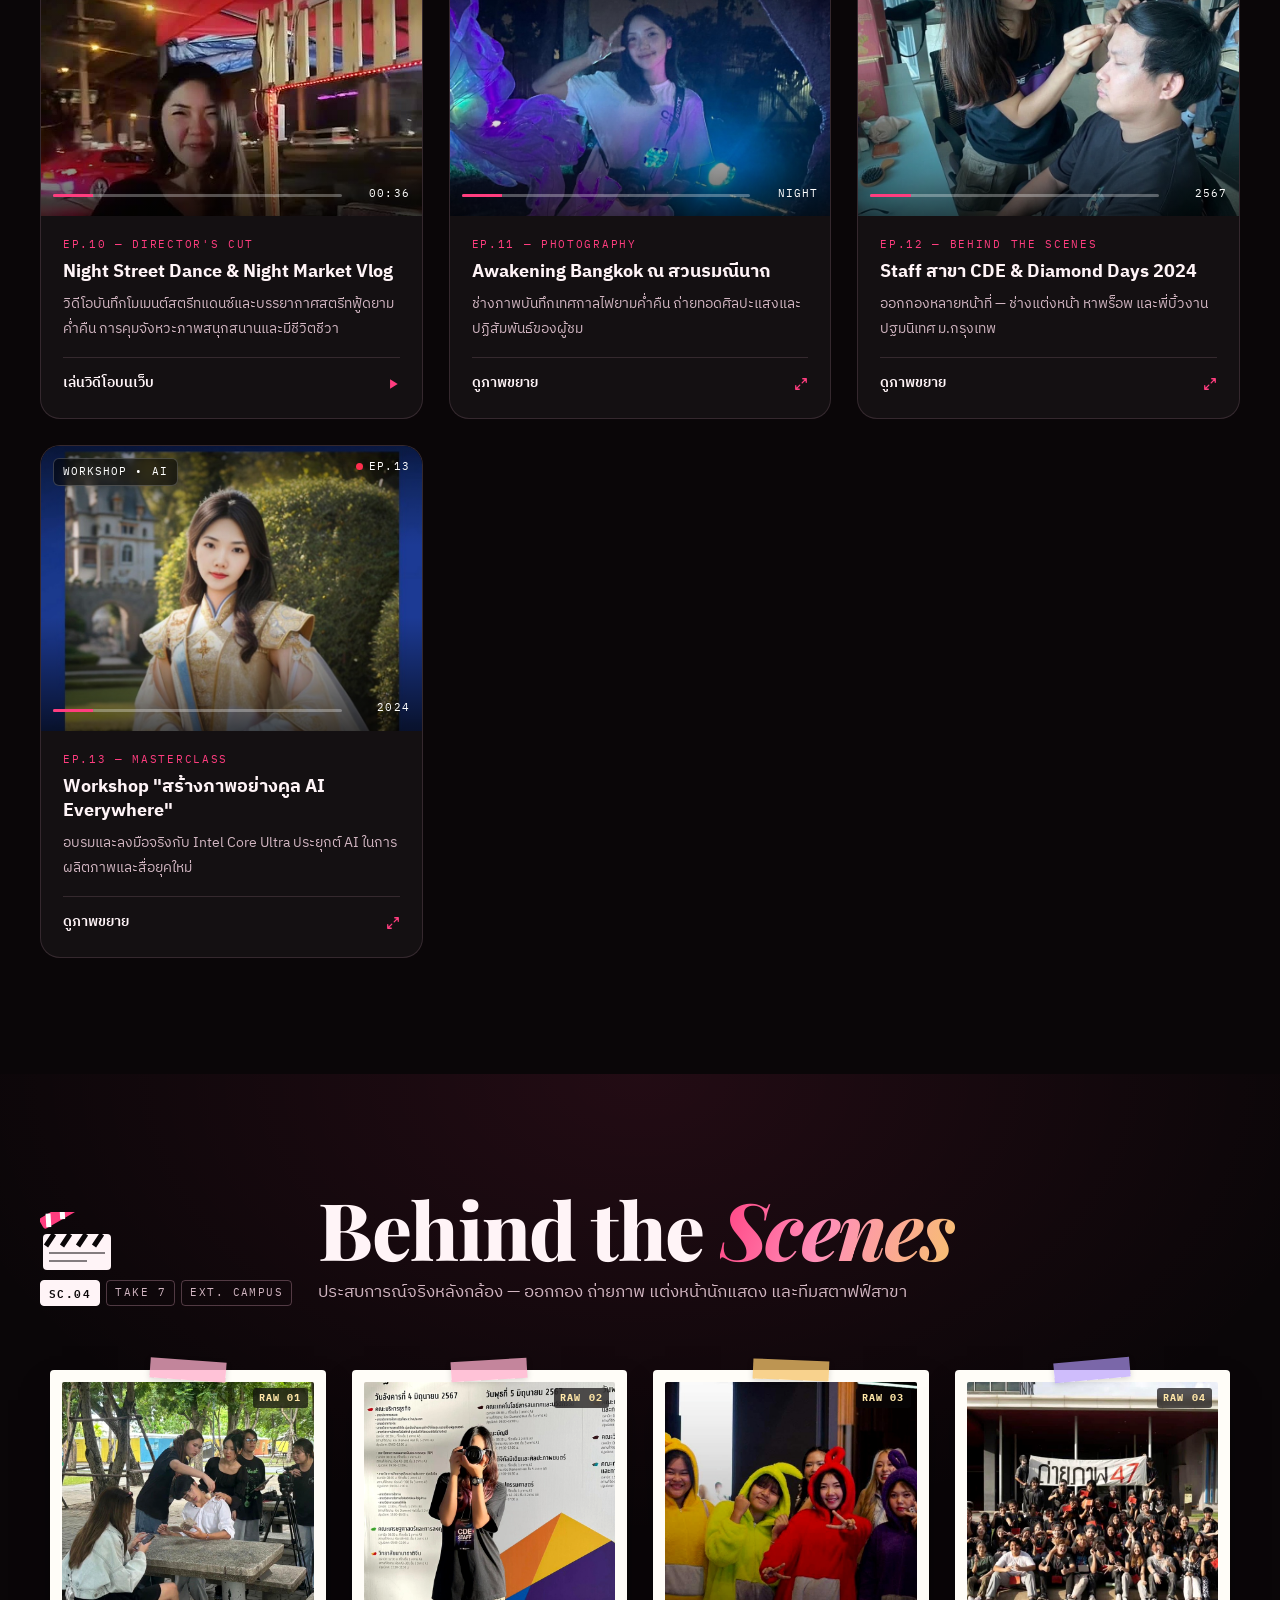
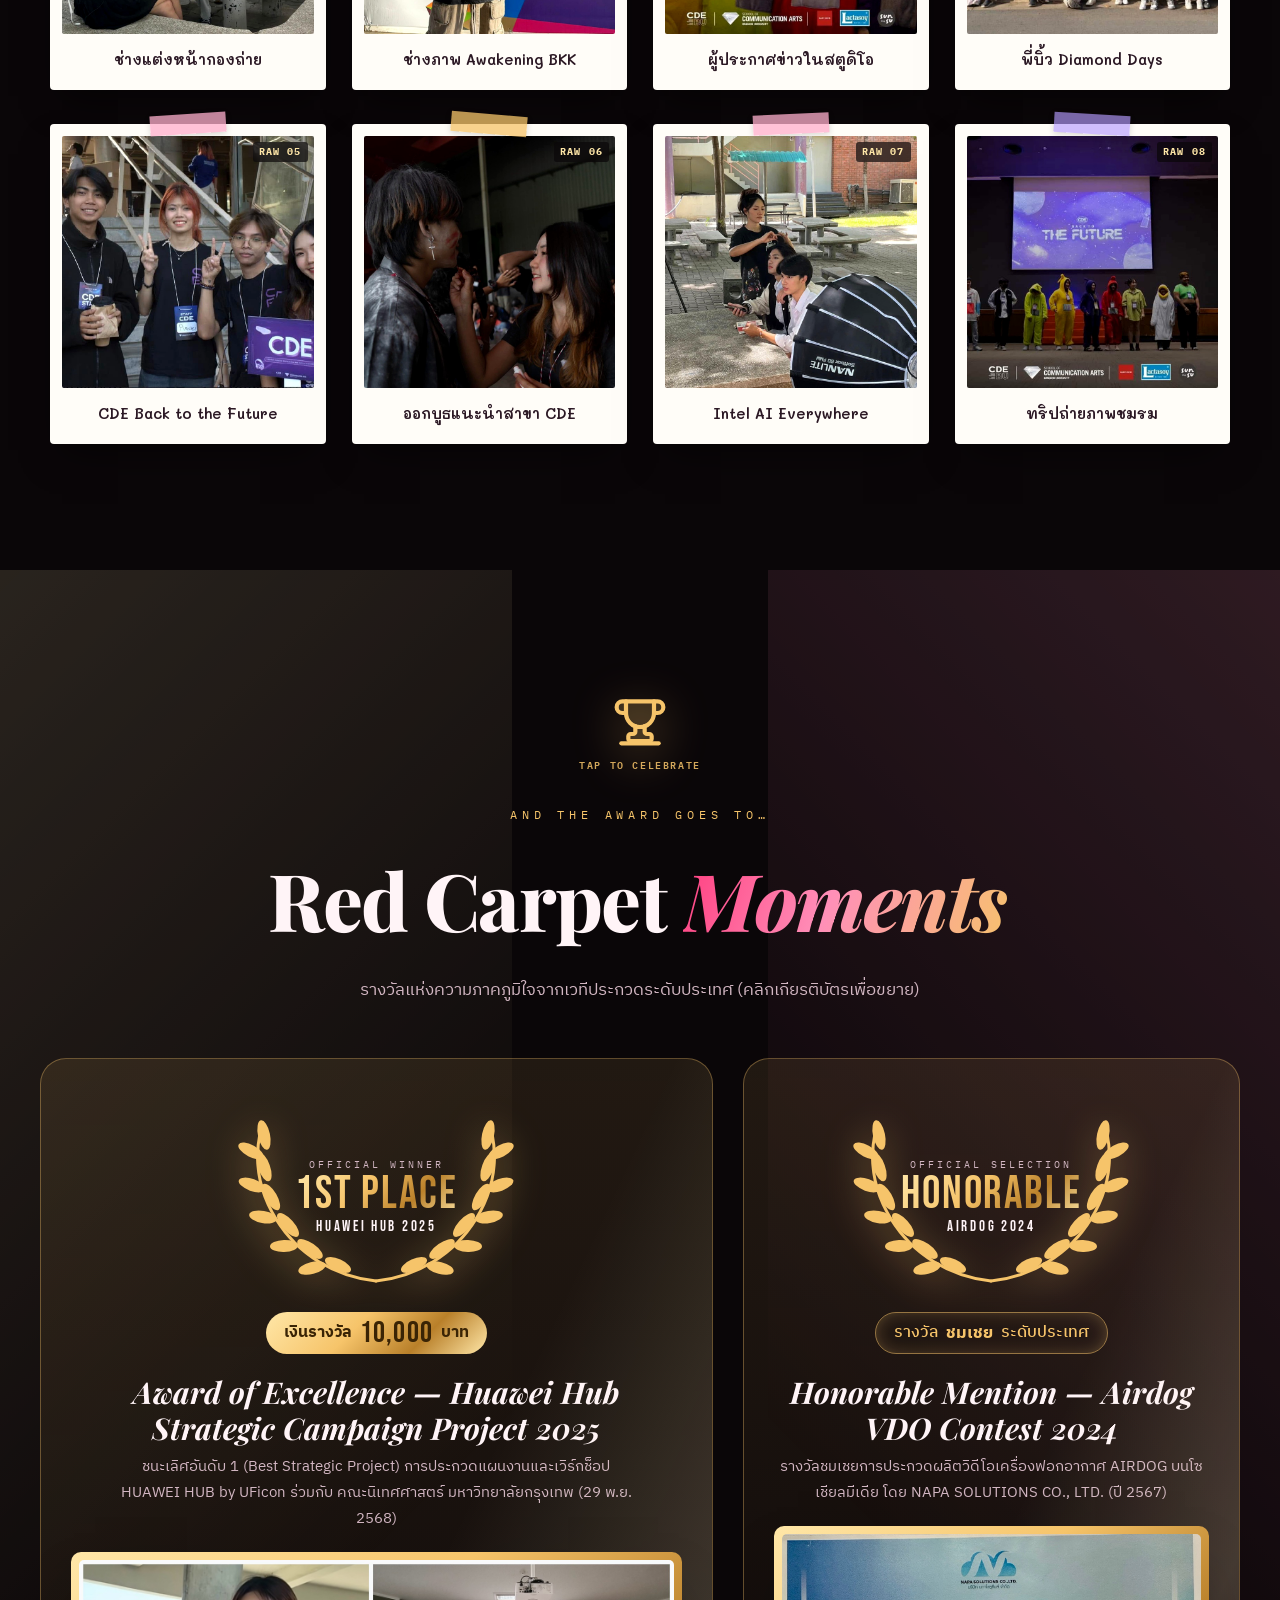
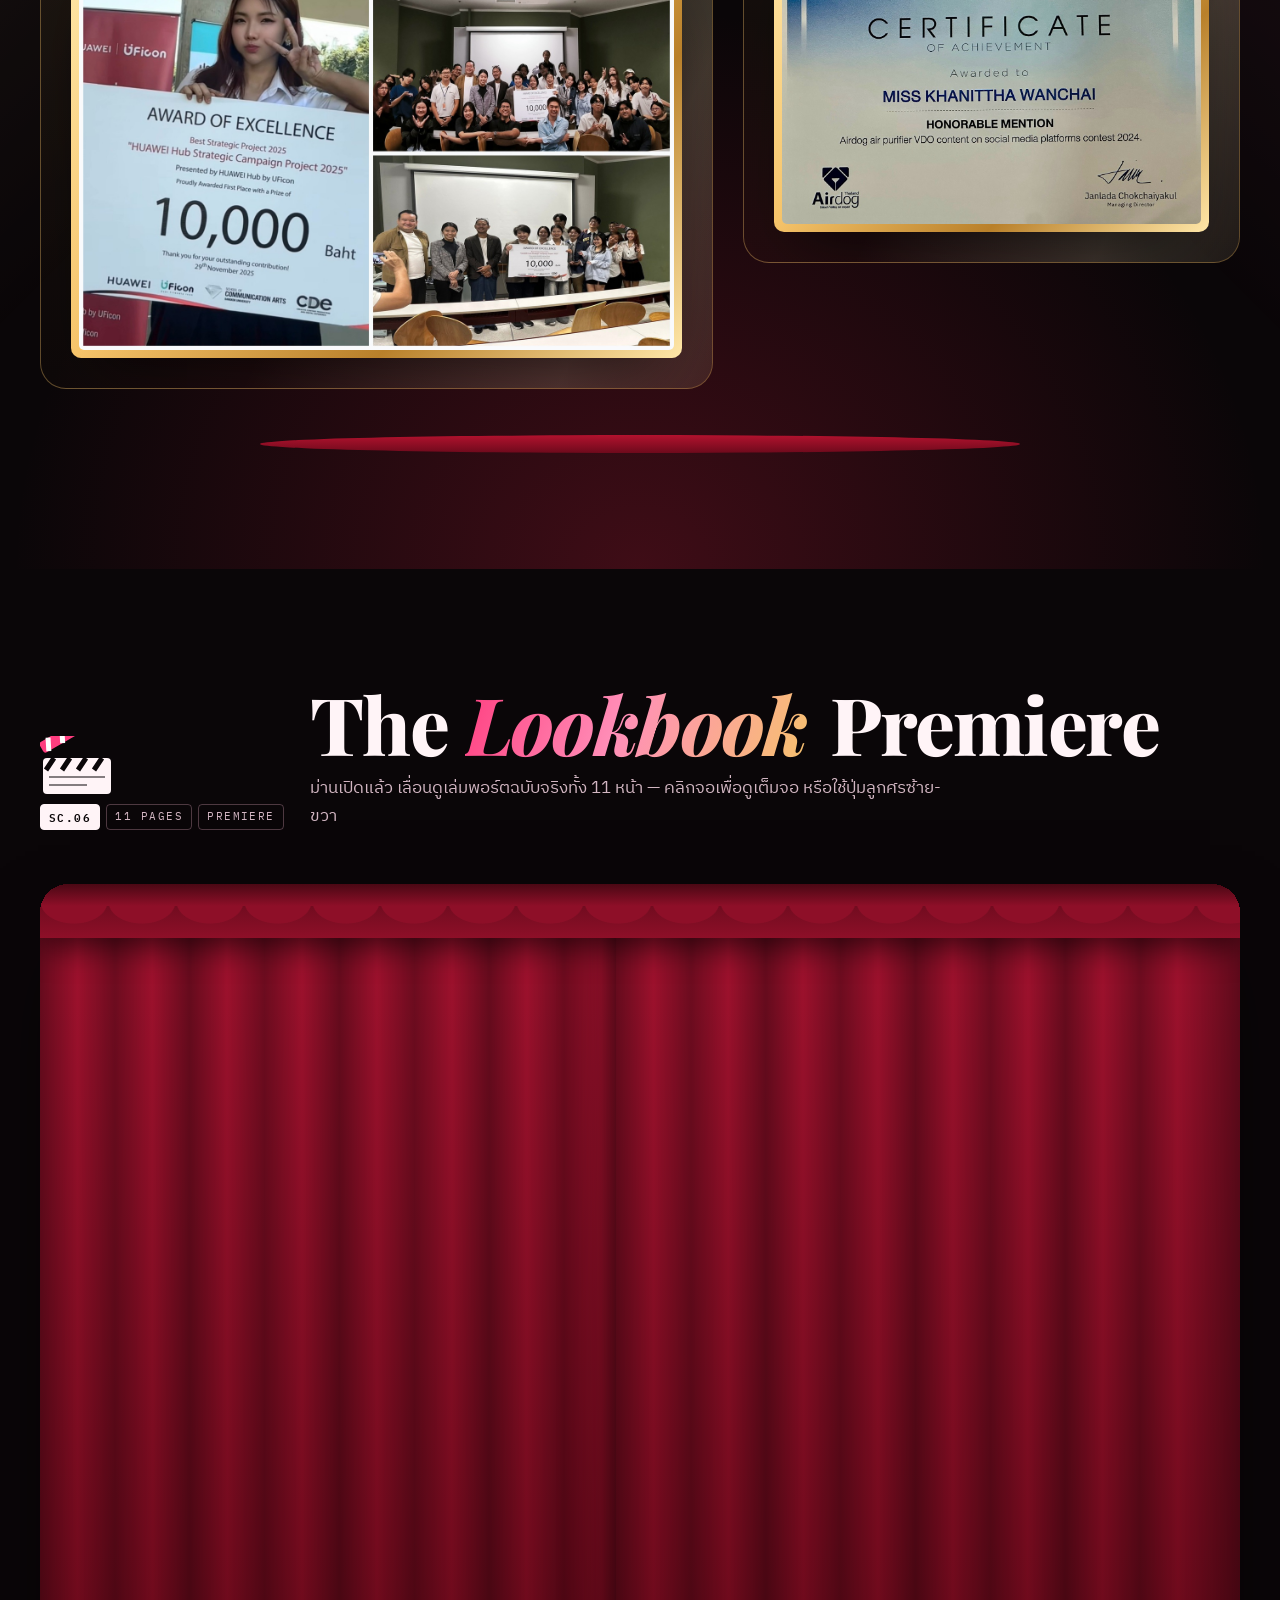
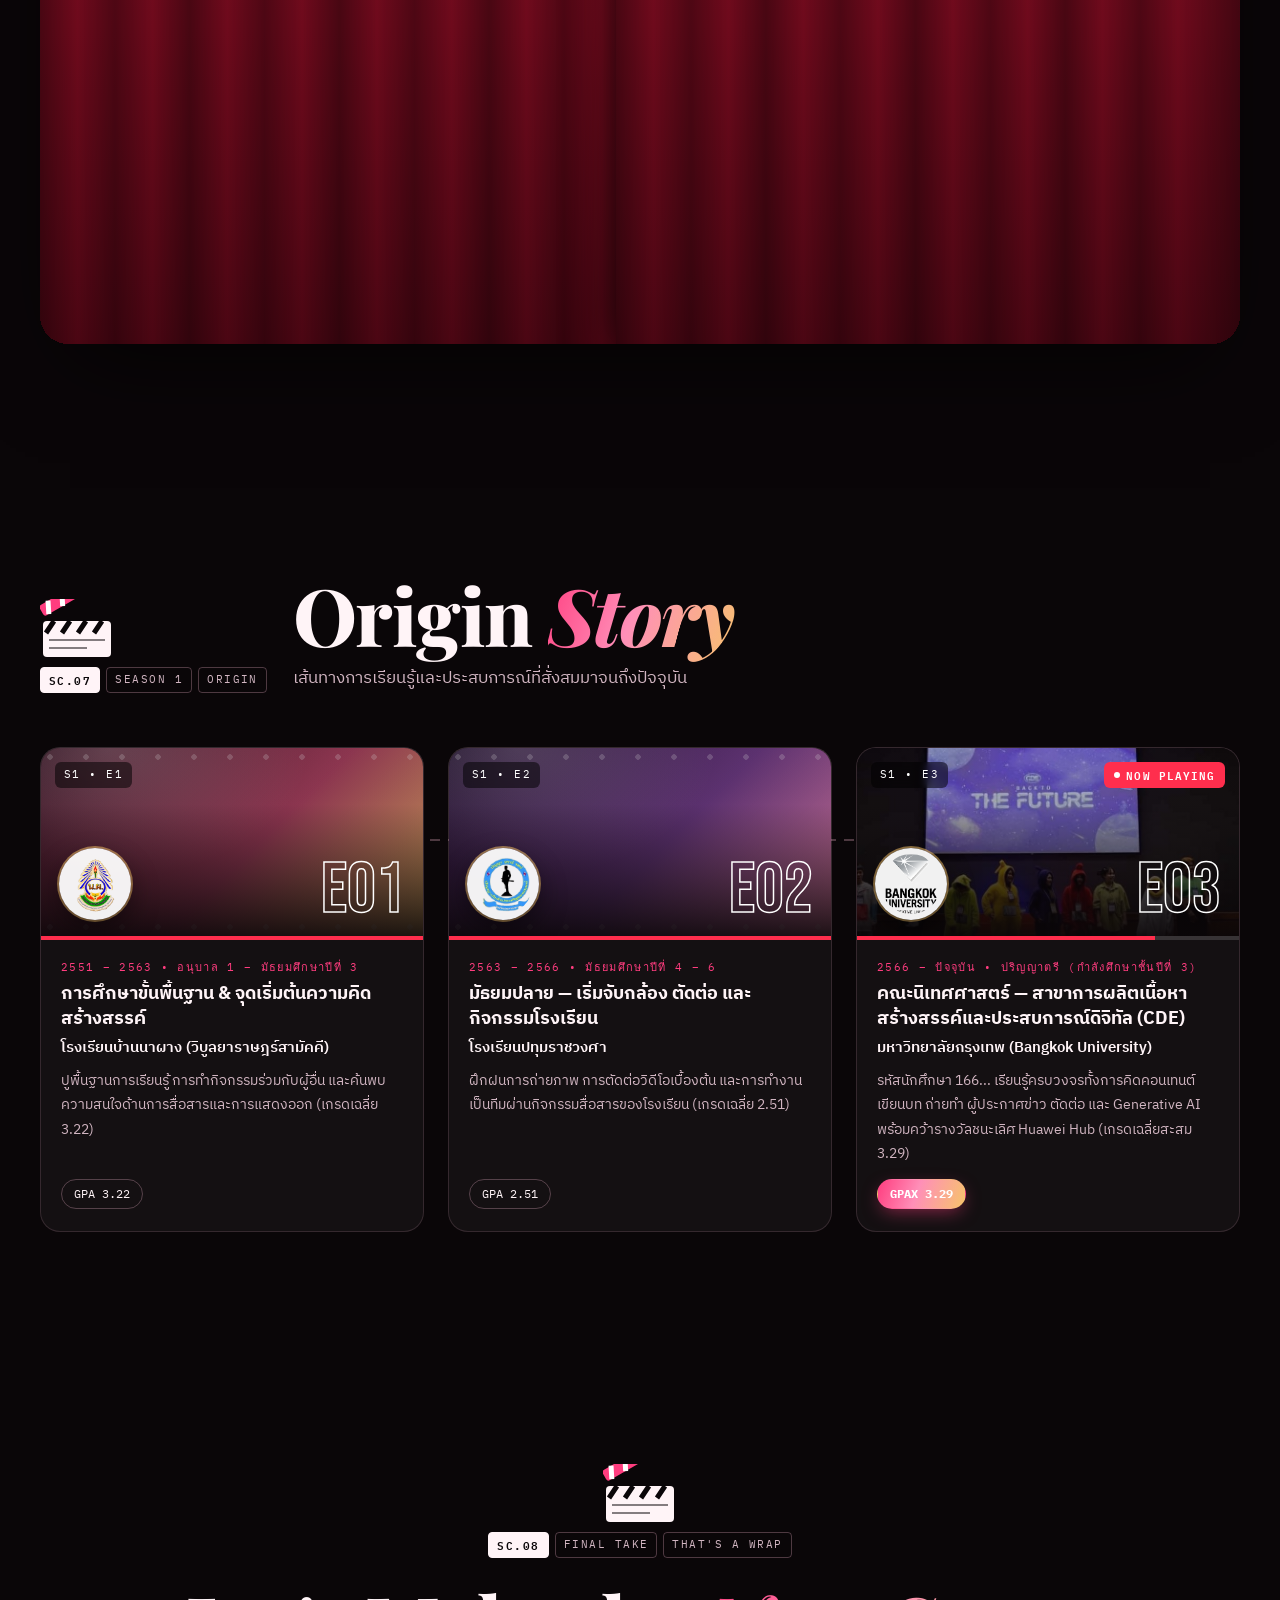
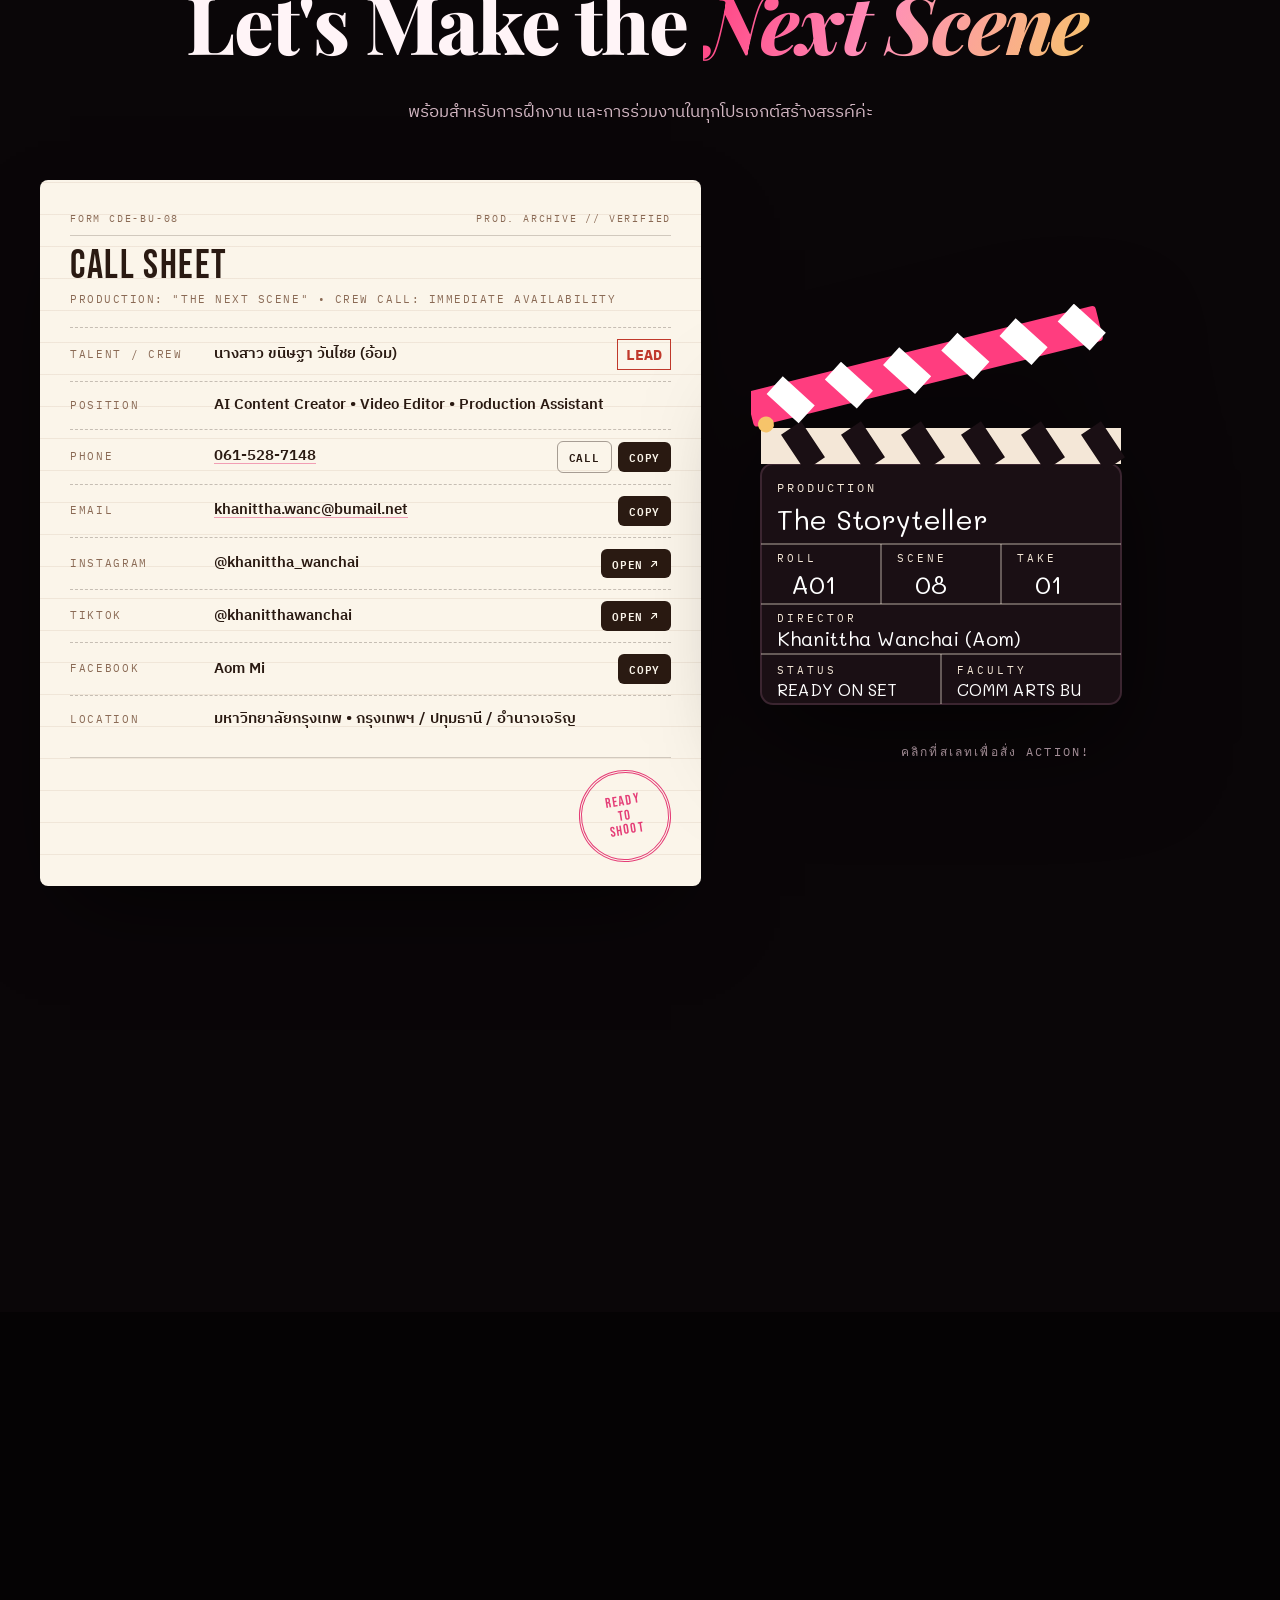
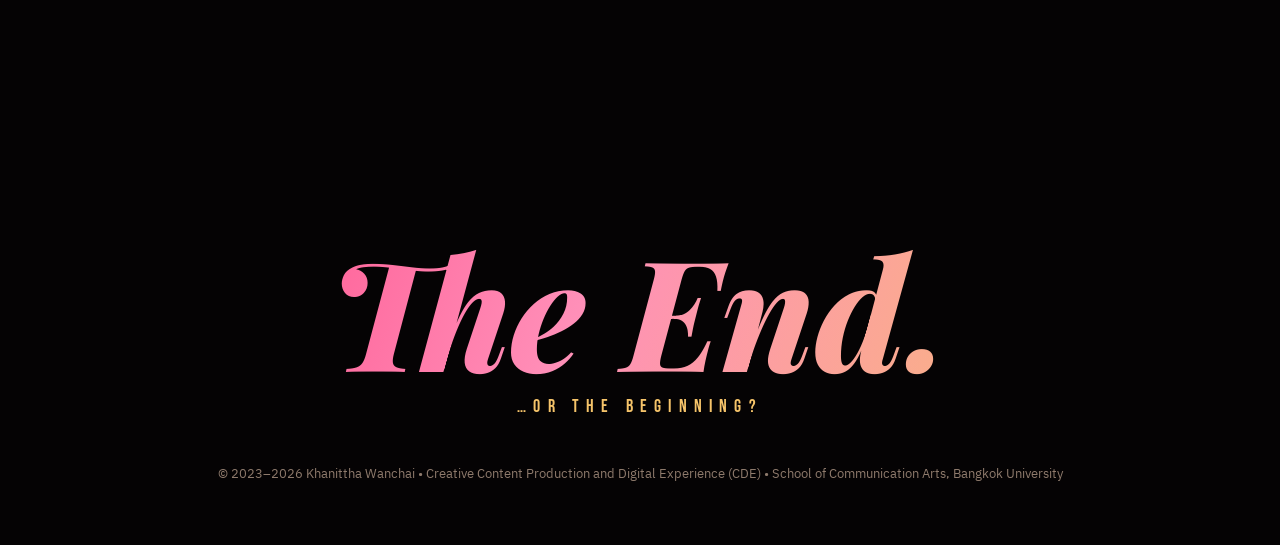
==== commit 1dfb0ee7: "feat(portfolio): sync updated hero visuals, cinematic resume design, and new download assets" ====
--- a/index.html
+++ b/index.html
@@ -9,14 +9,14 @@
   <meta property="og:type" content="website">
   <meta property="og:title" content="ขนิษฐา วันไชย (อ้อม) — THE STORYTELLER | Comm Arts BU">
   <meta property="og:description" content="Creative Content Producer & AI Storyteller • ชนะเลิศอันดับ 1 Huawei Hub • นิเทศศาสตร์ CDE ม.กรุงเทพ">
-  <meta property="og:image" content="assets/cine/profile-uniform-hero.jpg">
+  <meta property="og:image" content="assets/cine/profile-full.jpg">
   <link rel="icon" href="data:image/svg+xml,<svg xmlns='http://www.w3.org/2000/svg' viewBox='0 0 32 32'><rect width='32' height='32' rx='6' fill='%23ff3d7f'/><circle cx='16' cy='16' r='9' fill='none' stroke='%23fff' stroke-width='2.2'/><circle cx='16' cy='16' r='3.5' fill='%23fff'/><circle cx='16' cy='10' r='1.5' fill='%23fff'/><circle cx='16' cy='22' r='1.5' fill='%23fff'/><circle cx='10' cy='16' r='1.5' fill='%23fff'/><circle cx='22' cy='16' r='1.5' fill='%23fff'/></svg>">
   <script>try{document.documentElement.dataset.theme=localStorage.getItem('aom-theme')||document.documentElement.dataset.theme;}catch(e){}</script>
   <link rel="preconnect" href="https://fonts.googleapis.com">
   <link rel="preconnect" href="https://fonts.gstatic.com" crossorigin>
   <link href="https://fonts.googleapis.com/css2?family=Bebas+Neue&family=IBM+Plex+Mono:wght@400;500;600&family=IBM+Plex+Sans+Thai:wght@300;400;500;600;700&family=Mali:wght@500;600&family=Playfair+Display:ital,wght@0,600;0,800;1,600;1,700;1,800&display=swap" rel="stylesheet">
   <link rel="stylesheet" href="styles.css">
-  <link rel="preload" as="image" href="assets/cine/profile-uniform-hero.jpg">
+  <link rel="preload" as="image" href="assets/cine/profile-full.jpg">
 </head>
 <body>
 
@@ -241,7 +241,7 @@
         <div class="vf-wrap">
           <div class="vf-border" aria-hidden="true"></div>
           <div class="vf" id="directorVf" data-lut="std">
-            <img src="assets/cine/profile-uniform-hero.jpg" alt="ขนิษฐา วันไชย (อ้อม)" id="vfPortrait">
+            <img src="assets/cine/profile-full.jpg" alt="ขนิษฐา วันไชย (อ้อม)" id="vfPortrait">
             <div class="vf-flash" id="vfFlash" aria-hidden="true"></div>
             <div class="frame-glare"></div>
             <div class="vf-ui">
@@ -341,7 +341,7 @@
 
       <div class="about-grid">
         <div class="poster" data-reveal="left">
-          <img src="assets/cine/profile-uniform-hero.jpg" alt="โปสเตอร์ภาพยนตร์ อ้อม ขนิษฐา" loading="lazy">
+          <img src="assets/cine/profile-full.jpg" alt="โปสเตอร์ภาพยนตร์ อ้อม ขนิษฐา" loading="lazy">
           <div class="poster-top">A COMM ARTS BU PRODUCTION</div>
           <div class="poster-laurels">
             <div class="mini-laurel"><svg viewBox="0 0 300 200"><use href="#laurel"/></svg><span>WINNER<br>HUAWEI HUB</span></div>
--- a/styles.css
+++ b/styles.css
@@ -402,7 +402,7 @@
 .battery i { width: 22px; height: 11px; border: 1.5px solid #fff; border-radius: 2px; position: relative; padding: 1px; }
 .battery i::before { content: ""; display: block; height: 100%; width: 78%; background: #7CFFB2; }
 .battery i::after { content: ""; position: absolute; right: -4px; top: 3px; width: 2px; height: 4px; background: #fff; }
-.vf-focus { position: absolute; left: 50%; top: 36%; width: 92px; height: 92px; transform: translate(-50%, -50%); transition: left .5s ease, top .5s ease; }
+.vf-focus { position: absolute; left: 50%; top: 20%; width: 92px; height: 92px; transform: translate(-50%, -50%); transition: left .5s ease, top .5s ease; }
 .vf-focus::before, .vf-focus::after { content: ""; position: absolute; inset: 0; border: 1.5px solid #7CFFB2; clip-path: polygon(0 0, 22% 0, 22% 3%, 3% 3%, 3% 22%, 0 22%, 0 78%, 3% 78%, 3% 97%, 22% 97%, 22% 100%, 0 100%, 0 0, 100% 0, 100% 22%, 97% 22%, 97% 3%, 78% 3%, 78% 0, 100% 0, 100% 100%, 78% 100%, 78% 97%, 97% 97%, 97% 78%, 100% 78%, 100% 100%); animation: focusPulse 2.4s ease-in-out infinite; }
 .af-tag { position: absolute; left: 50%; bottom: -18px; transform: translateX(-50%); font-size: 9px; letter-spacing: .12em; color: #7CFFB2; background: rgba(0,0,0,.65); padding: 1px 6px; border-radius: 3px; white-space: nowrap; }
 @keyframes focusPulse { 0%, 100% { transform: scale(1); opacity: 1; } 45% { transform: scale(1.18); opacity: .6; } 55% { transform: scale(.96); opacity: 1; } }
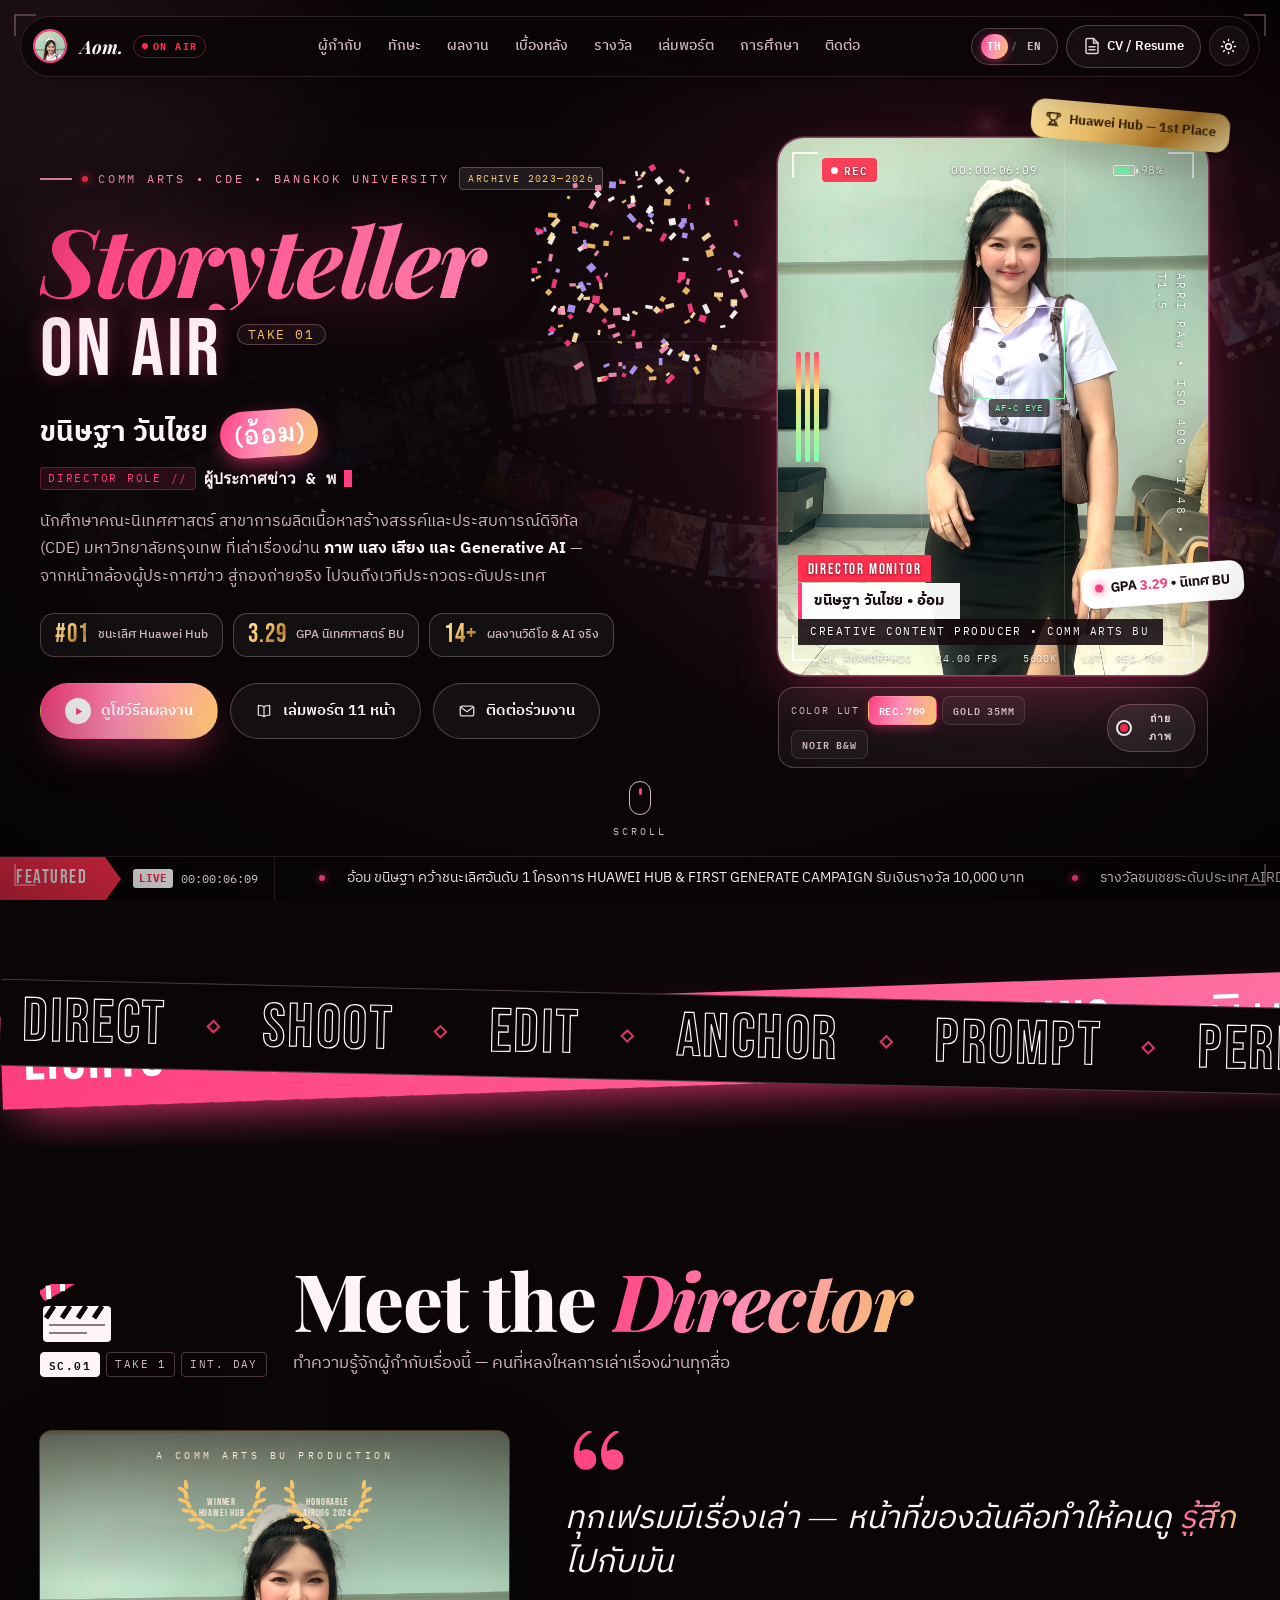
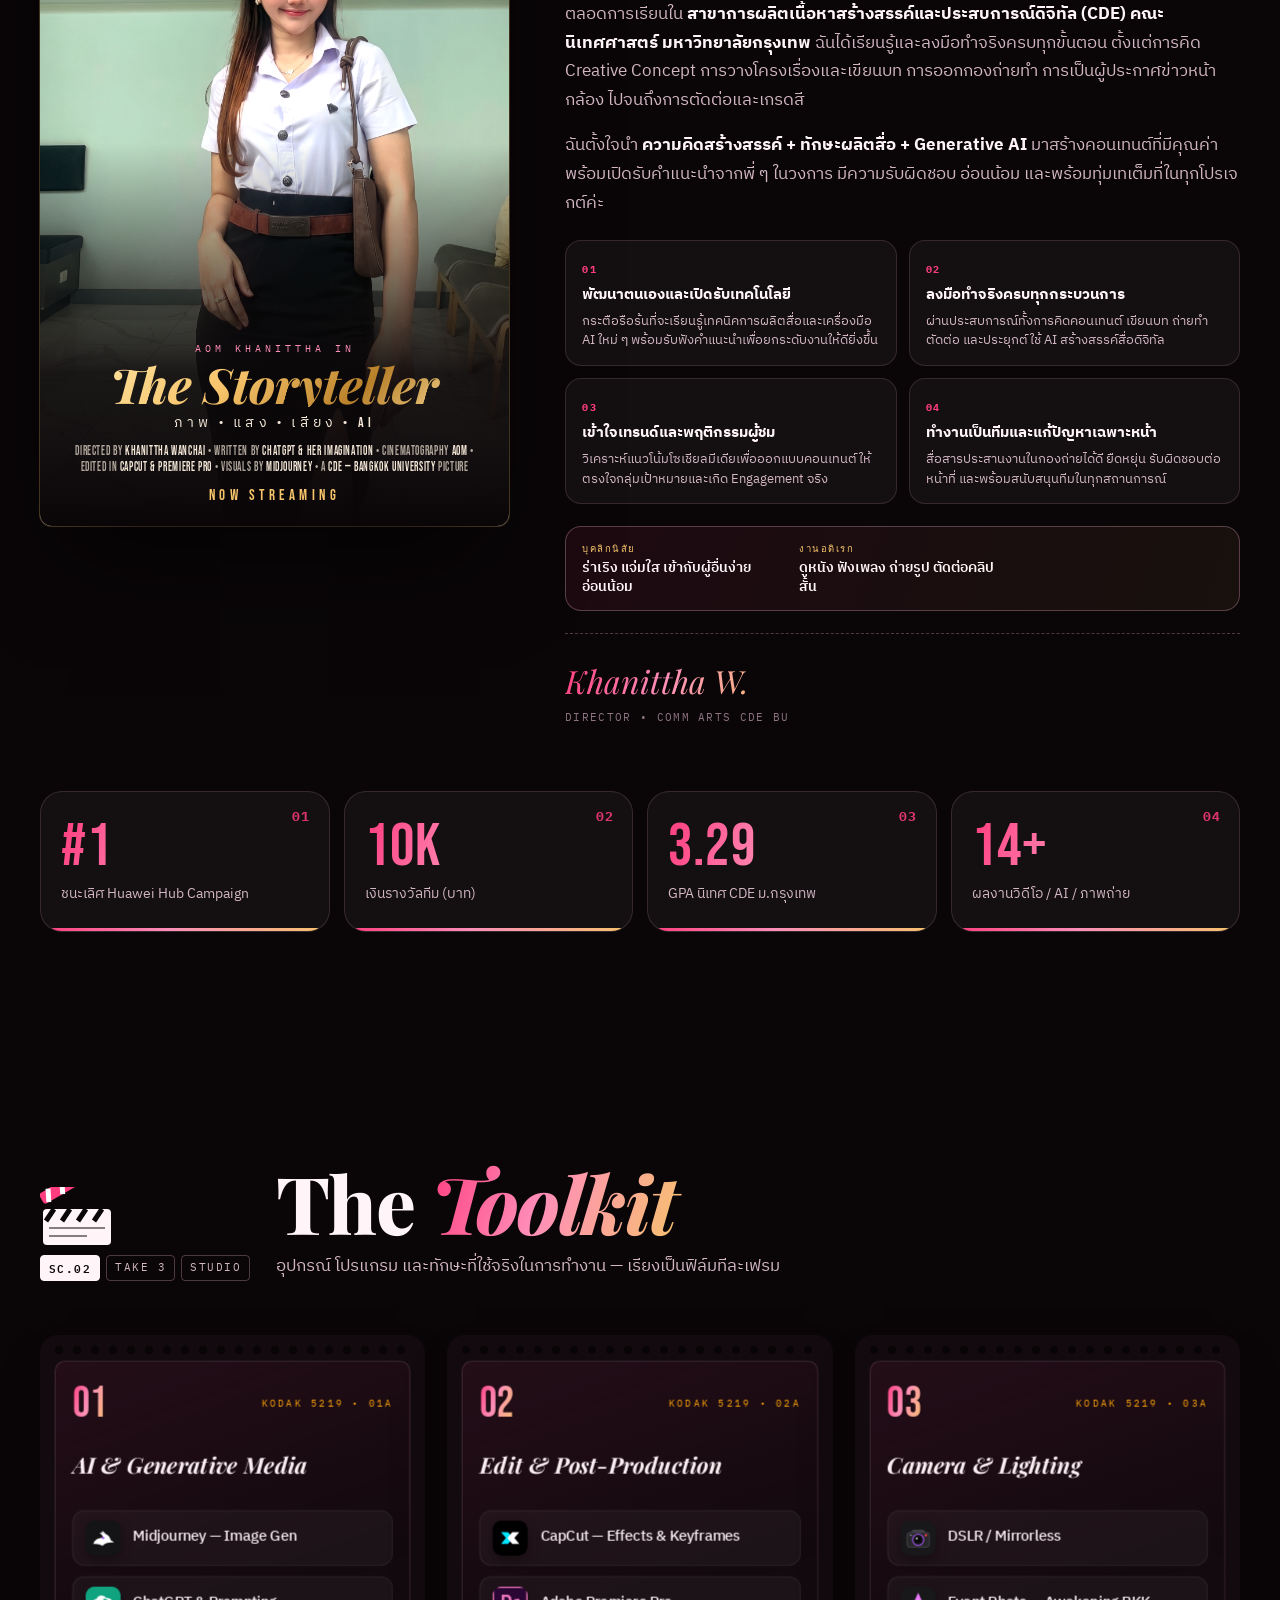
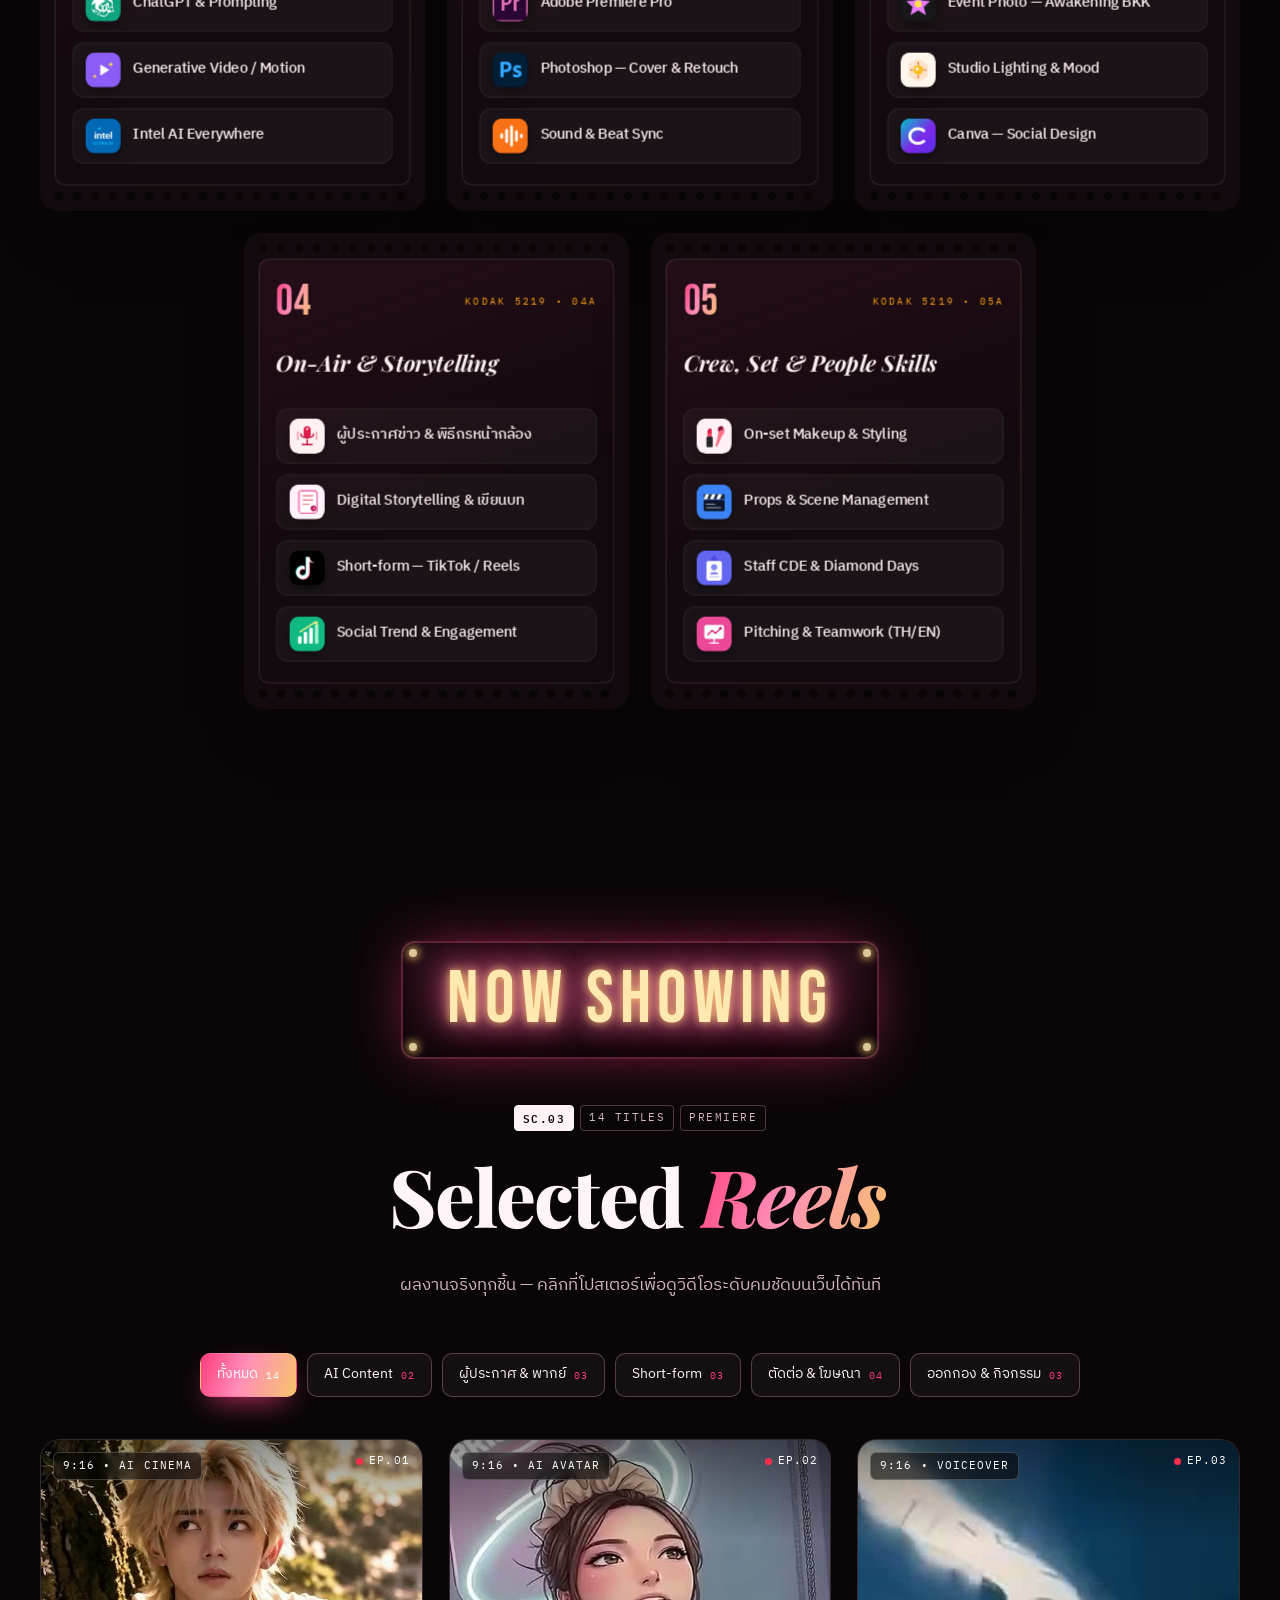
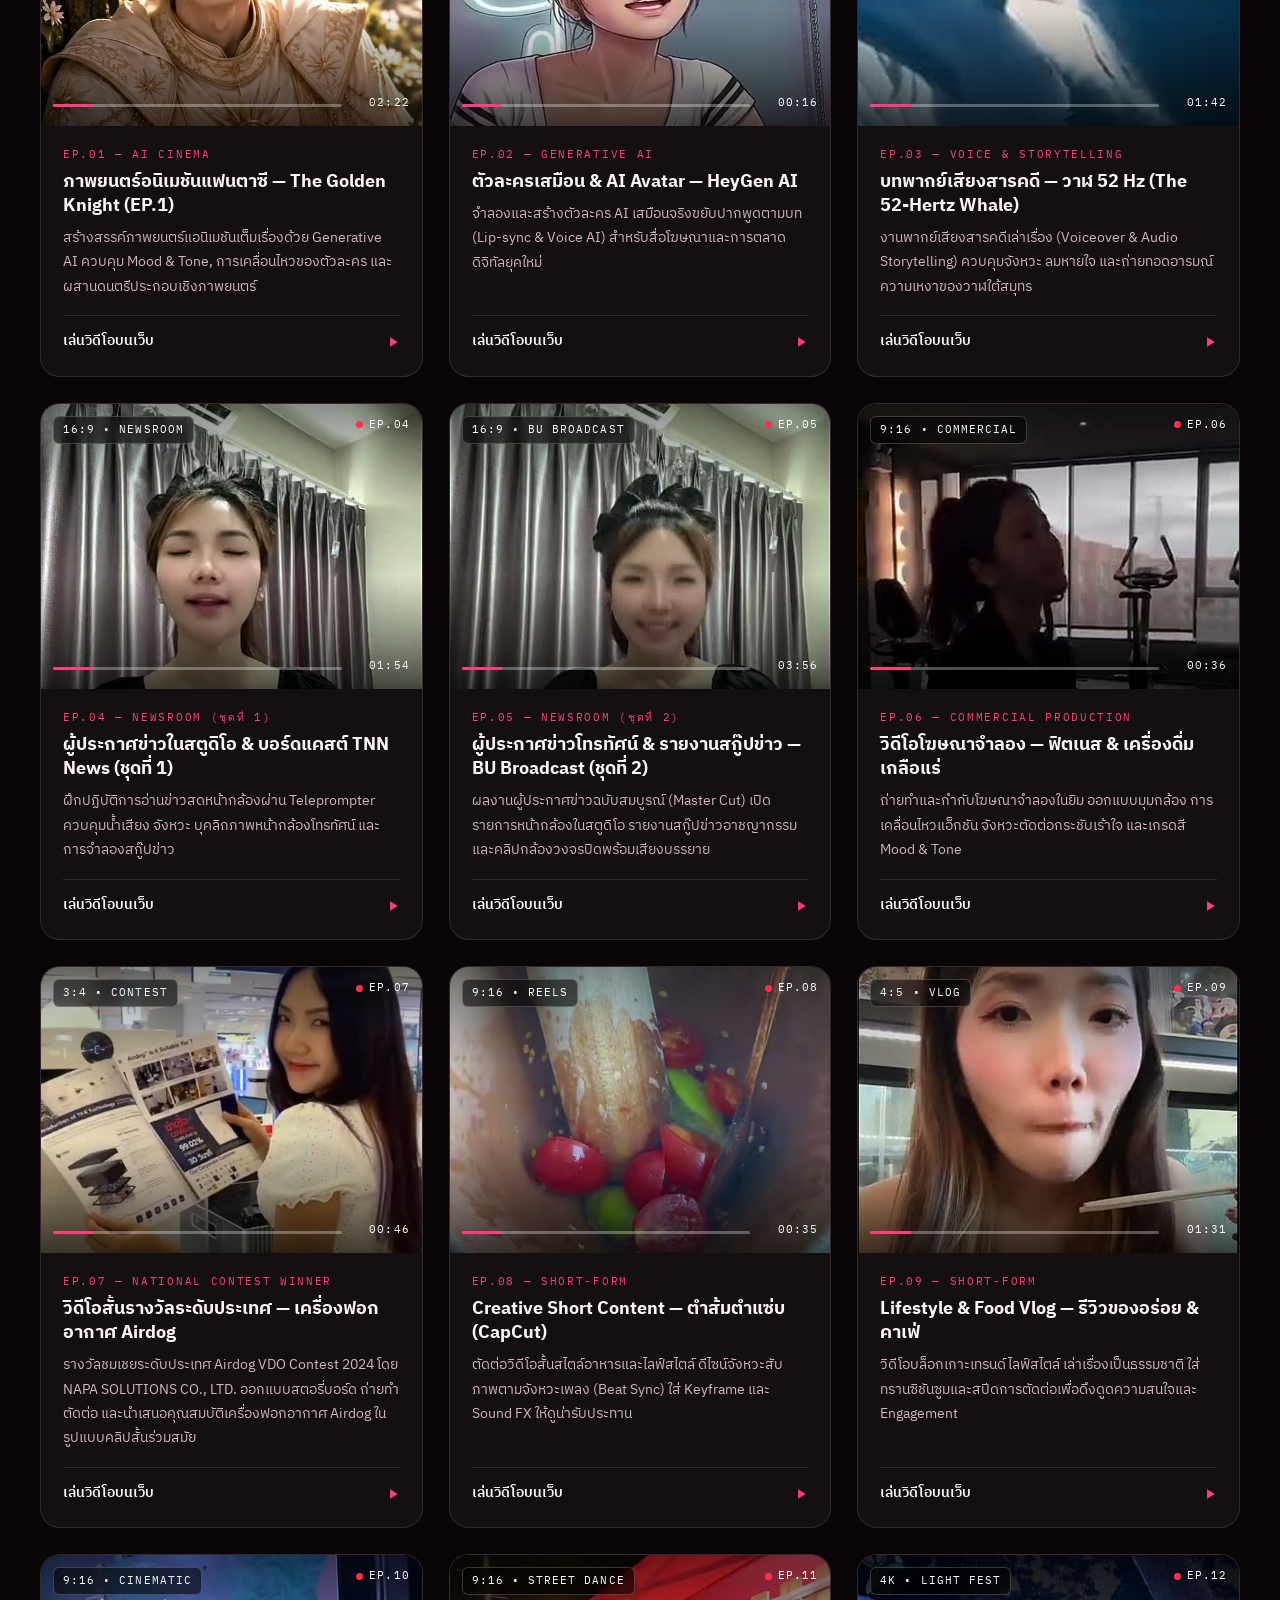
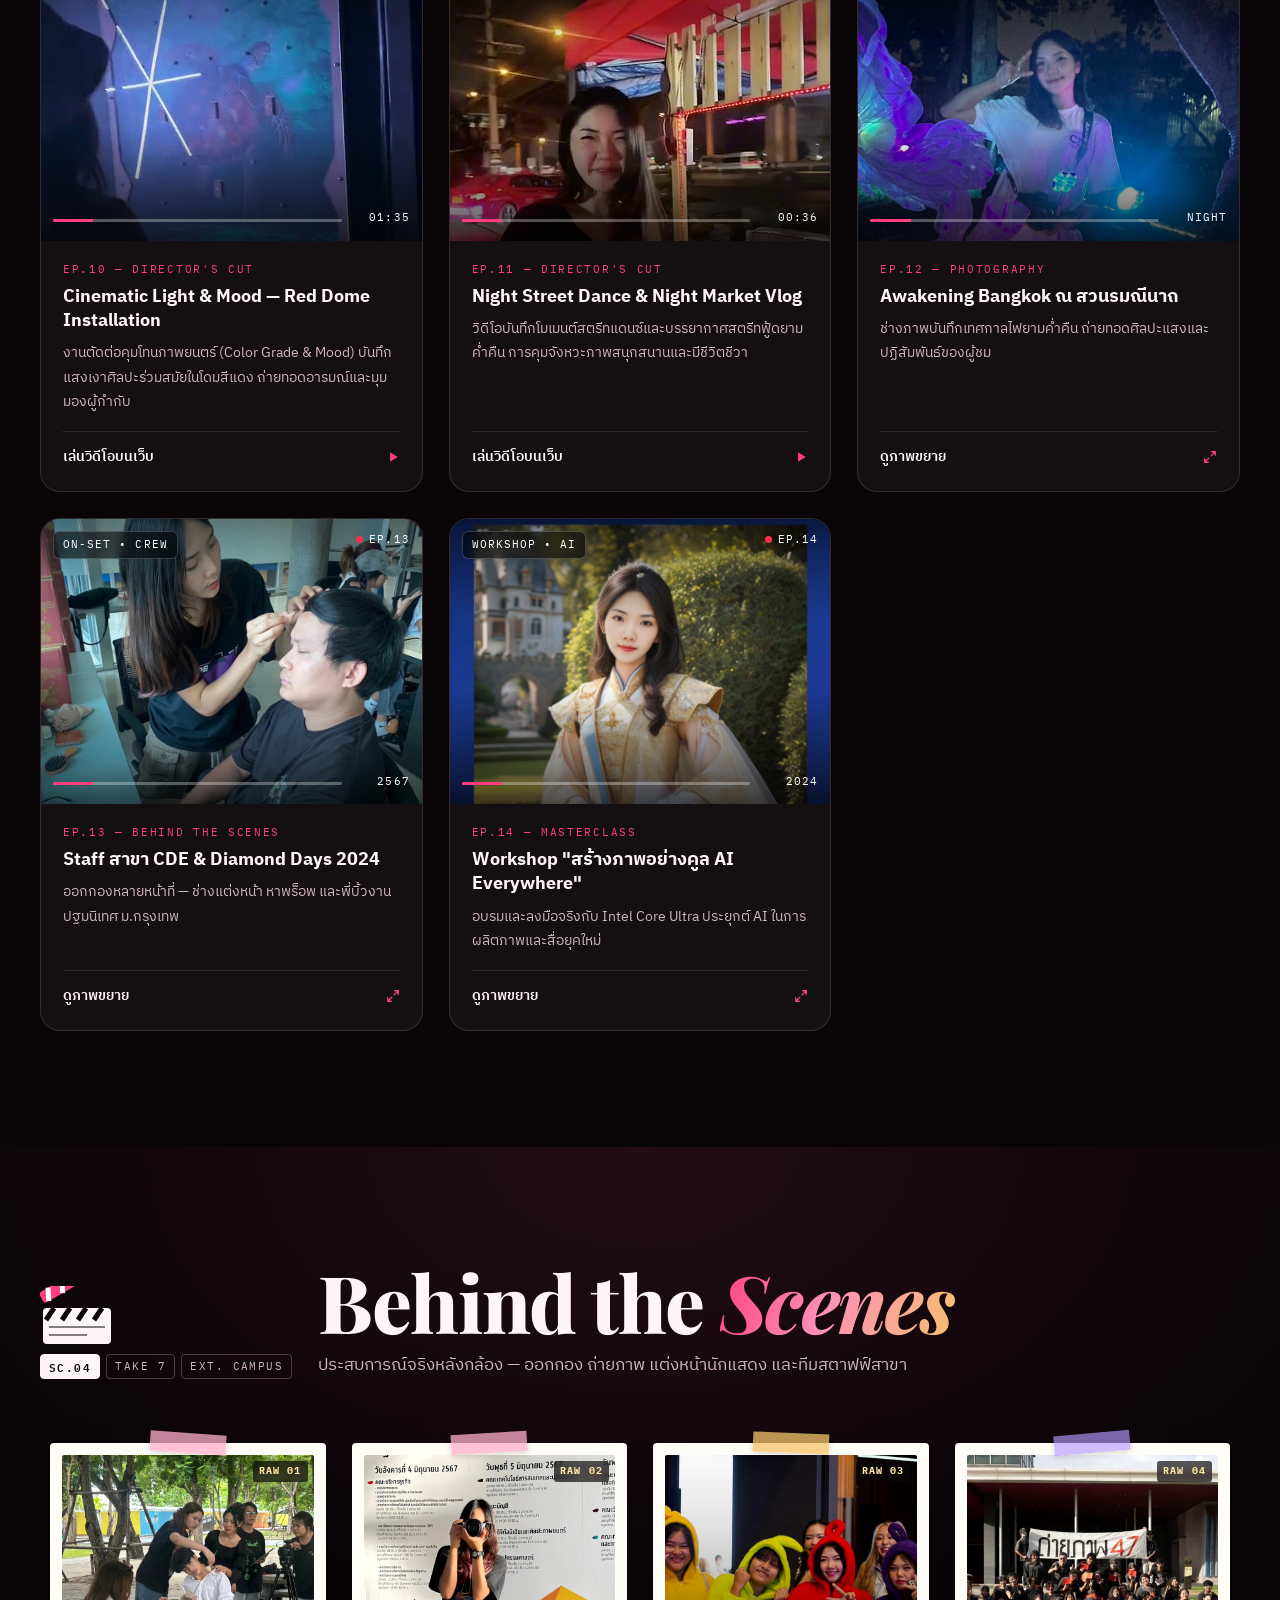
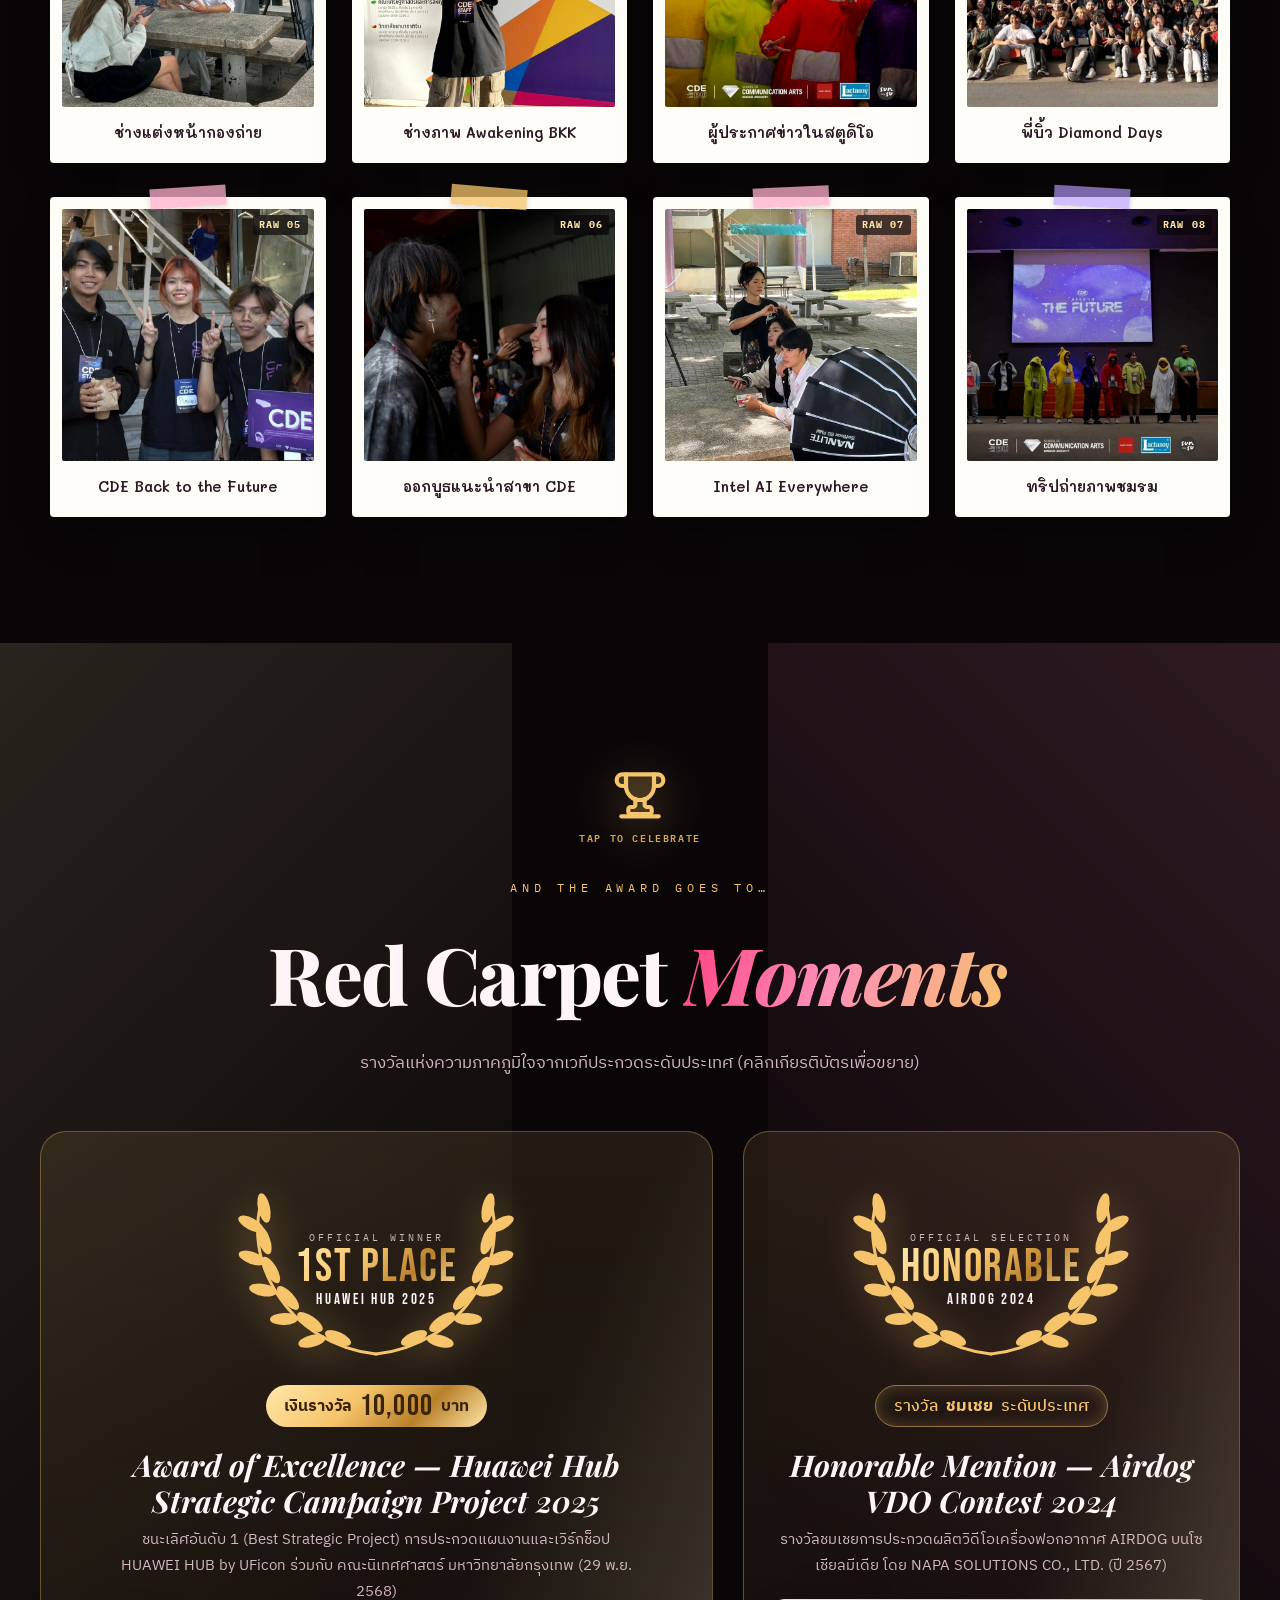
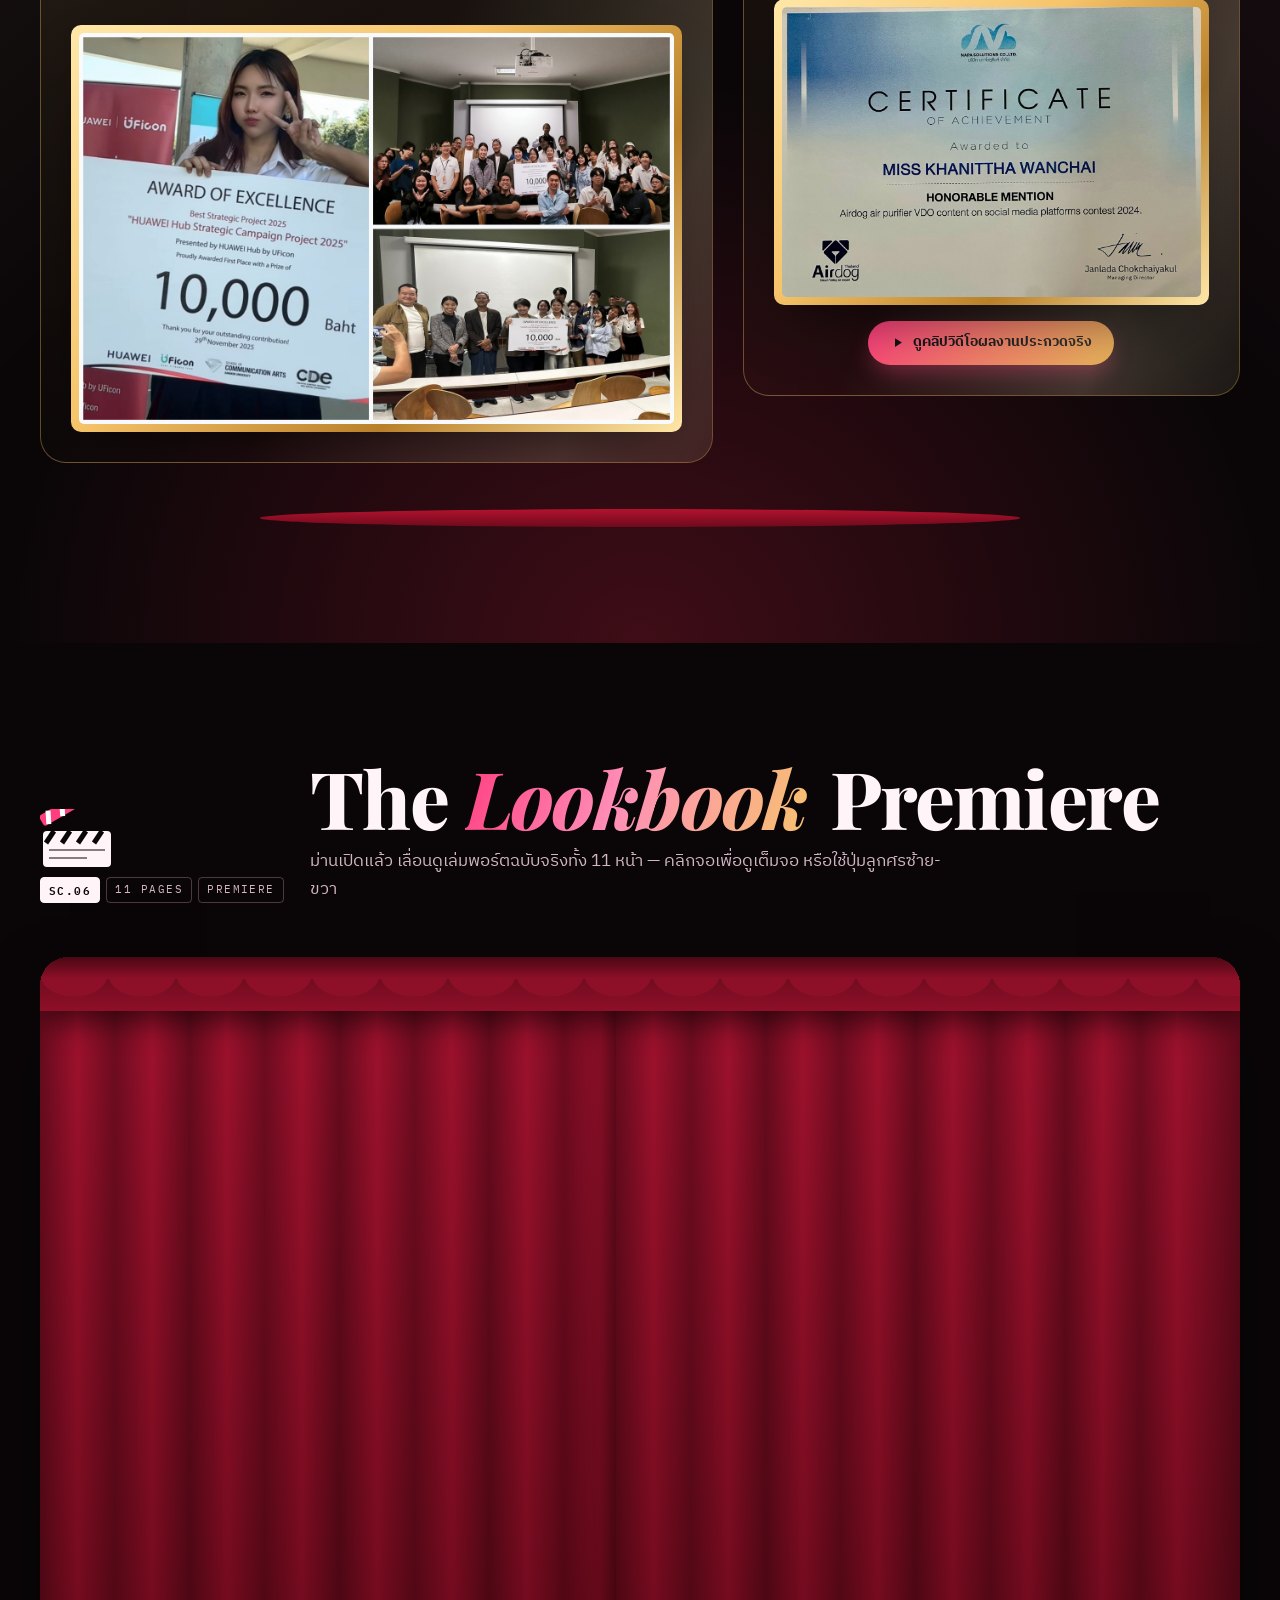
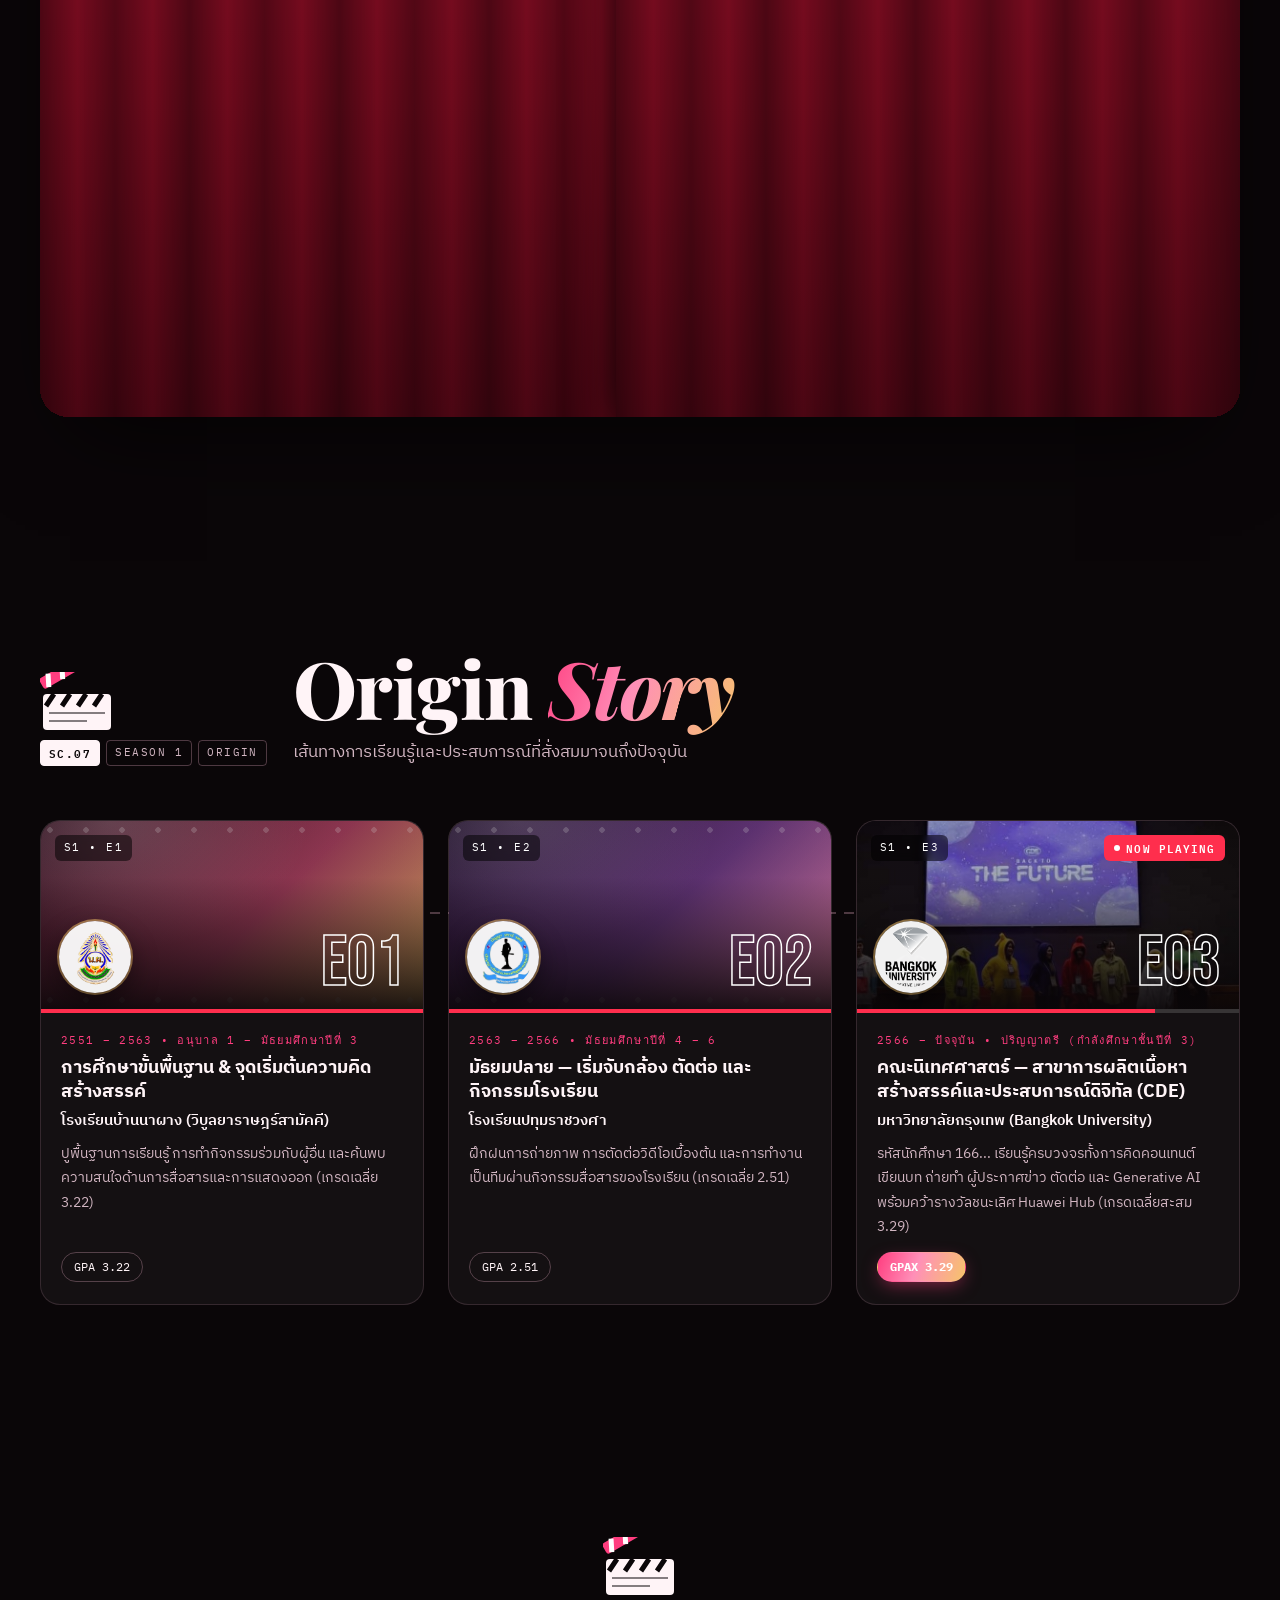
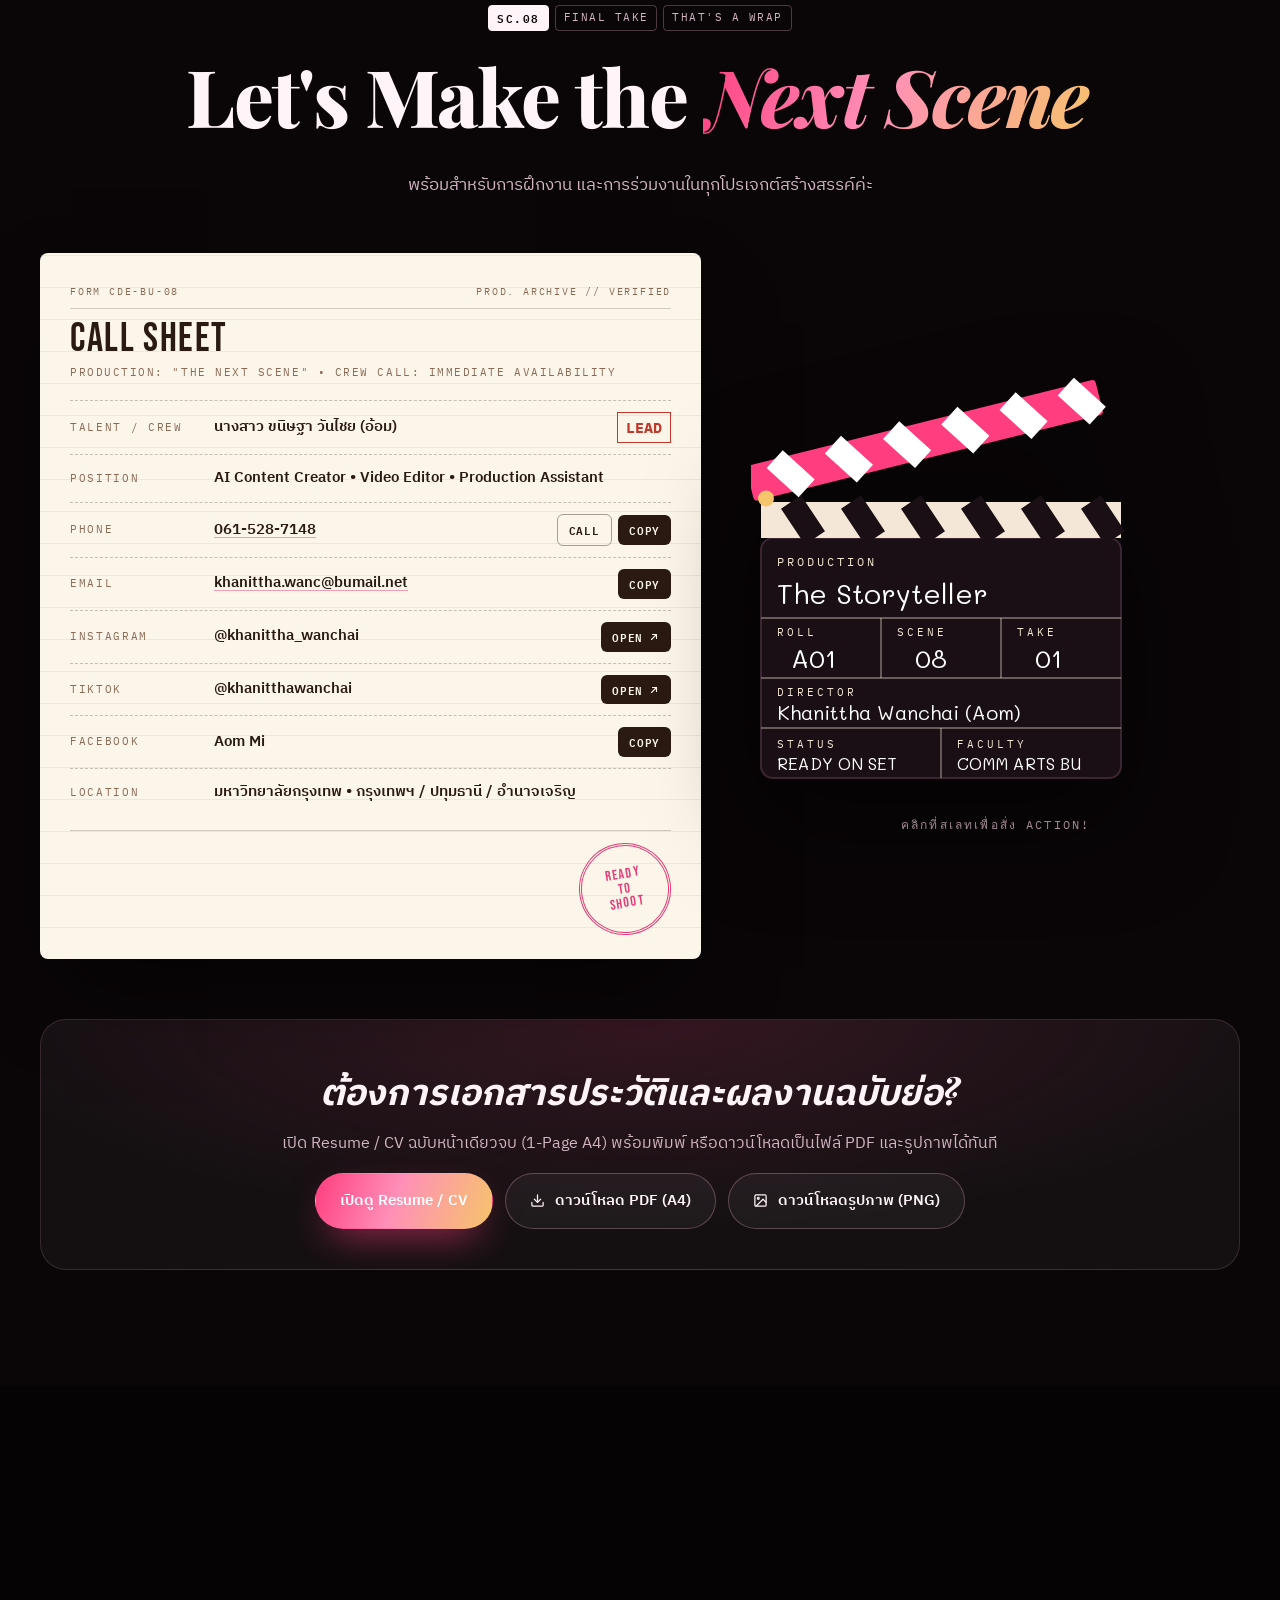
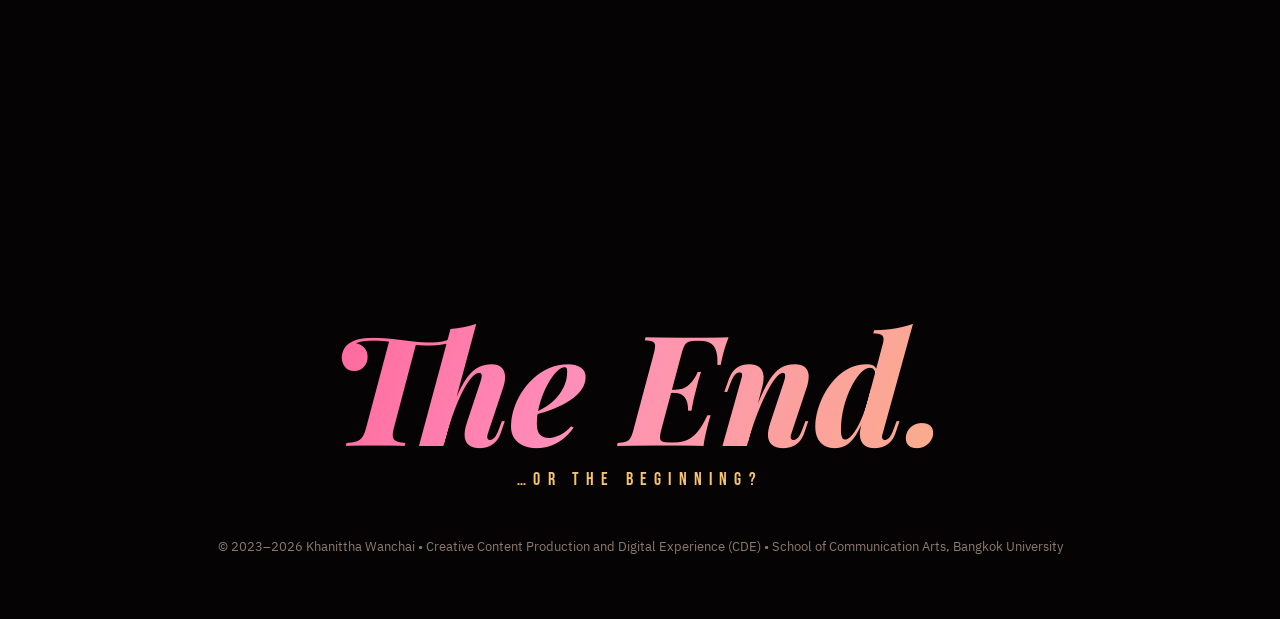
==== commit 0219faf4: "feat(works): add Airdog National VDO Contest winning reel (EP.07), award video player, and update co" ====
--- a/index.html
+++ b/index.html
@@ -216,7 +216,7 @@
               <span class="hb-txt" data-i18n="hb_gpa">GPAX — Comm Arts CDE BU</span>
             </div>
             <div class="h-badge">
-              <span class="hb-num">13+</span>
+              <span class="hb-num">14+</span>
               <span class="hb-txt" data-i18n="hb_reels">Selected Production Reels</span>
             </div>
           </div>
@@ -224,7 +224,7 @@
           <div class="hero-cta">
             <a href="#works" class="btn btn-primary">
               <span class="play-ico"><svg width="11" height="11"><use href="#ico-play"/></svg></span>
-              <span data-i18n="hero_cta_reel">ดูโชว์รีล 13 ผลงาน</span>
+              <span data-i18n="hero_cta_reel">ดูโชว์รีล 14 ผลงาน</span>
             </a>
             <a href="#lookbook" class="btn">
               <svg class="btn-ico" viewBox="0 0 24 24" fill="none" stroke="currentColor" stroke-width="1.8" stroke-linecap="round" stroke-linejoin="round" aria-hidden="true"><path d="M12 6.5C10.3 5 8 4.5 4.5 4.5v13c3.5 0 5.8.5 7.5 2 1.7-1.5 4-2 7.5-2v-13c-3.5 0-5.8.5-7.5 2Z"/><path d="M12 6.5v13"/></svg>
@@ -419,7 +419,7 @@
         <div class="stat" data-num="01"><div class="v">#<span data-count="1">0</span></div><div class="k" data-i18n="stat_huawei">ชนะเลิศ Huawei Hub Campaign</div></div>
         <div class="stat" data-num="02"><div class="v"><span data-count="10" data-suf="K">0</span></div><div class="k" data-i18n="stat_prize">เงินรางวัลทีม (บาท)</div></div>
         <div class="stat" data-num="03"><div class="v"><span data-count="3.29">0</span></div><div class="k" data-i18n="stat_gpa">GPA นิเทศ CDE ม.กรุงเทพ</div></div>
-        <div class="stat" data-num="04"><div class="v"><span data-count="13" data-suf="+">0</span></div><div class="k" data-i18n="stat_works">ผลงานวิดีโอ / AI / ภาพถ่าย</div></div>
+        <div class="stat" data-num="04"><div class="v"><span data-count="14" data-suf="+">0</span></div><div class="k" data-i18n="stat_works">ผลงานวิดีโอ / AI / ภาพถ่าย</div></div>
       </div>
     </div>
   </section>
@@ -512,18 +512,18 @@
     <div class="wrap">
       <div class="scene-head center">
         <div class="marquee-sign" data-reveal="zoom"><div class="txt">NOW SHOWING</div></div>
-        <div class="slate"><div class="slate-meta"><span>SC.03</span><span>13 TITLES</span><span>PREMIERE</span></div></div>
+        <div class="slate"><div class="slate-meta"><span>SC.03</span><span>14 TITLES</span><span>PREMIERE</span></div></div>
         <h2 class="scene-title">Selected <em>Reels</em></h2>
         <p class="scene-th" data-i18n="works_subtitle">ผลงานจริงทุกชิ้น — แตะที่โปสเตอร์เพื่อเปิดเล่นวิดีโอระดับคมชัดบนเว็บได้ทันที</p>
       </div>
 
       <div class="filters-wrap">
         <div class="filters" role="tablist" aria-label="หมวดหมู่ผลงาน">
-          <button class="filter active" data-filter="all" type="button"><span data-i18n="filter_all">ทั้งหมด</span> <small>13</small></button>
+          <button class="filter active" data-filter="all" type="button"><span data-i18n="filter_all">ทั้งหมด</span> <small>14</small></button>
           <button class="filter" data-filter="ai" type="button"><span data-i18n="filter_ai">AI Content</span> <small>02</small></button>
           <button class="filter" data-filter="anchor" type="button"><span data-i18n="filter_anchor">ผู้ประกาศ &amp; พากย์</span> <small>03</small></button>
-          <button class="filter" data-filter="short" type="button"><span data-i18n="filter_short">Short-form</span> <small>02</small></button>
-          <button class="filter" data-filter="edit" type="button"><span data-i18n="filter_edit">ตัดต่อ &amp; โฆษณา</span> <small>03</small></button>
+          <button class="filter" data-filter="short" type="button"><span data-i18n="filter_short">Short-form</span> <small>03</small></button>
+          <button class="filter" data-filter="edit" type="button"><span data-i18n="filter_edit">ตัดต่อ &amp; โฆษณา</span> <small>04</small></button>
           <button class="filter" data-filter="onset" type="button"><span data-i18n="filter_onset">ออกกอง &amp; กิจกรรม</span> <small>03</small></button>
         </div>
       </div>
@@ -661,21 +661,21 @@
           </div>
         </button>
 
-        <!-- Reel 7: CapCut Somtum -->
-        <button class="reel" data-cat="short" data-reveal type="button" data-video="assets/videos/somtum-short.mp4" data-drive="https://drive.google.com/file/d/1i9OS6z01guHGpy6QXXonhd9fq1rIPF/view?usp=drivesdk">
-          <div class="reel-screen">
-            <img src="assets/cine/poster-ep07-somtum-short.jpg" alt="ตำส้มตำแซ่บ CapCut" loading="lazy">
-            <div class="shade"></div>
-            <span class="reel-tag">9:16 • REELS</span>
+        <!-- Reel 7: Airdog Contest Video -->
+        <button class="reel" data-cat="short edit" data-reveal type="button" data-video="assets/videos/airdog-contest.mp4" data-drive="">
+          <div class="reel-screen">
+            <img src="assets/cine/poster-airdog-vdo.jpg" alt="Airdog VDO Contest 2024" loading="lazy">
+            <div class="shade"></div>
+            <span class="reel-tag">3:4 • CONTEST</span>
             <span class="reel-ch">EP.07</span>
             <span class="reel-play"><svg width="22" height="22"><use href="#ico-play"/></svg></span>
             <span class="reel-bar"><i></i></span>
-            <span class="reel-tc">00:35</span>
-          </div>
-          <div class="reel-body">
-            <div class="reel-meta" data-i18n="reel7_meta">EP.07 — SHORT-FORM</div>
-            <h3 data-i18n="reel7_title">Creative Short Content — ตำส้มตำแซ่บ (CapCut)</h3>
-            <p data-i18n="reel7_desc">ตัดต่อวิดีโอสั้นสไตล์อาหารและไลฟ์สไตล์ ดีไซน์จังหวะสับภาพตามจังหวะเพลง (Beat Sync) ใส่ Keyframe และ Sound FX ให้ดูน่ารับประทาน</p>
+            <span class="reel-tc">00:46</span>
+          </div>
+          <div class="reel-body">
+            <div class="reel-meta" data-i18n="reel7_meta">EP.07 — NATIONAL CONTEST WINNER</div>
+            <h3 data-i18n="reel7_title">วิดีโอสั้นรางวัลระดับประเทศ — เครื่องฟอกอากาศ Airdog</h3>
+            <p data-i18n="reel7_desc">รางวัลชมเชยระดับประเทศ Airdog VDO Contest 2024 โดย NAPA SOLUTIONS CO., LTD. ออกแบบสตอรี่บอร์ด ถ่ายทำ ตัดต่อ และนำเสนอคุณสมบัติเครื่องฟอกอากาศ Airdog ในรูปแบบคลิปสั้นร่วมสมัย</p>
             <div class="reel-cta">
               <span data-i18n="reel_play_cta">เล่นวิดีโอบนเว็บ</span>
               <span class="cta-ico"><svg width="14" height="14"><use href="#ico-play"/></svg></span>
@@ -683,21 +683,21 @@
           </div>
         </button>
 
-        <!-- Reel 8: Food & Cafe Lifestyle Vlog -->
-        <button class="reel" data-cat="short" data-reveal style="--d:.08s" type="button" data-video="assets/videos/food-lifestyle-vlog.mp4" data-drive="https://drive.google.com/file/d/1fcqUMuGy1rsHaKXxK7TOyqG8EVO5XWDh/view?usp=drivesdk">
-          <div class="reel-screen">
-            <img src="assets/cine/poster-ep08-food-vlog.jpg" alt="รีวิวคาเฟ่ &amp; อาหาร" loading="lazy">
-            <div class="shade"></div>
-            <span class="reel-tag">4:5 • VLOG</span>
+        <!-- Reel 8: CapCut Somtum -->
+        <button class="reel" data-cat="short" data-reveal style="--d:.08s" type="button" data-video="assets/videos/somtum-short.mp4" data-drive="https://drive.google.com/file/d/1i9OS6z01guHGpy6QXXonhd9fq1rIPF/view?usp=drivesdk">
+          <div class="reel-screen">
+            <img src="assets/cine/poster-ep07-somtum-short.jpg" alt="ตำส้มตำแซ่บ CapCut" loading="lazy">
+            <div class="shade"></div>
+            <span class="reel-tag">9:16 • REELS</span>
             <span class="reel-ch">EP.08</span>
             <span class="reel-play"><svg width="22" height="22"><use href="#ico-play"/></svg></span>
             <span class="reel-bar"><i></i></span>
-            <span class="reel-tc">01:31</span>
+            <span class="reel-tc">00:35</span>
           </div>
           <div class="reel-body">
             <div class="reel-meta" data-i18n="reel8_meta">EP.08 — SHORT-FORM</div>
-            <h3 data-i18n="reel8_title">Lifestyle &amp; Food Vlog — รีวิวของอร่อย &amp; คาเฟ่</h3>
-            <p data-i18n="reel8_desc">วิดีโอบล็อกเกาะเทรนด์ไลฟ์สไตล์ เล่าเรื่องเป็นธรรมชาติ ใส่ทรานซิชันซูมและสปีดการตัดต่อเพื่อดึงดูดความสนใจและ Engagement</p>
+            <h3 data-i18n="reel8_title">Creative Short Content — ตำส้มตำแซ่บ (CapCut)</h3>
+            <p data-i18n="reel8_desc">ตัดต่อวิดีโอสั้นสไตล์อาหารและไลฟ์สไตล์ ดีไซน์จังหวะสับภาพตามจังหวะเพลง (Beat Sync) ใส่ Keyframe และ Sound FX ให้ดูน่ารับประทาน</p>
             <div class="reel-cta">
               <span data-i18n="reel_play_cta">เล่นวิดีโอบนเว็บ</span>
               <span class="cta-ico"><svg width="14" height="14"><use href="#ico-play"/></svg></span>
@@ -705,21 +705,21 @@
           </div>
         </button>
 
-        <!-- Reel 9: Red Dome Cinematic Cut -->
-        <button class="reel" data-cat="edit" data-reveal style="--d:.16s" type="button" data-video="assets/videos/red-dome-cinematic.mp4" data-drive="https://drive.google.com/file/d/1EjIzVASnHjdOaR0QUJzo3b7hldZohZQB/view?usp=drivesdk">
-          <div class="reel-screen">
-            <img src="assets/cine/poster-ep09-red-dome.jpg" alt="Red Dome Cinematic" loading="lazy">
-            <div class="shade"></div>
-            <span class="reel-tag">9:16 • CINEMATIC</span>
+        <!-- Reel 9: Food & Cafe Lifestyle Vlog -->
+        <button class="reel" data-cat="short" data-reveal style="--d:.16s" type="button" data-video="assets/videos/food-lifestyle-vlog.mp4" data-drive="https://drive.google.com/file/d/1fcqUMuGy1rsHaKXxK7TOyqG8EVO5XWDh/view?usp=drivesdk">
+          <div class="reel-screen">
+            <img src="assets/cine/poster-ep08-food-vlog.jpg" alt="รีวิวคาเฟ่ &amp; อาหาร" loading="lazy">
+            <div class="shade"></div>
+            <span class="reel-tag">4:5 • VLOG</span>
             <span class="reel-ch">EP.09</span>
             <span class="reel-play"><svg width="22" height="22"><use href="#ico-play"/></svg></span>
             <span class="reel-bar"><i></i></span>
-            <span class="reel-tc">01:35</span>
-          </div>
-          <div class="reel-body">
-            <div class="reel-meta" data-i18n="reel9_meta">EP.09 — DIRECTOR'S CUT</div>
-            <h3 data-i18n="reel9_title">Cinematic Light &amp; Mood — Red Dome Installation</h3>
-            <p data-i18n="reel9_desc">งานตัดต่อคุมโทนภาพยนตร์ (Color Grade &amp; Mood) บันทึกแสงเงาศิลปะร่วมสมัยในโดมสีแดง ถ่ายทอดอารมณ์และมุมมองผู้กำกับ</p>
+            <span class="reel-tc">01:31</span>
+          </div>
+          <div class="reel-body">
+            <div class="reel-meta" data-i18n="reel9_meta">EP.09 — SHORT-FORM</div>
+            <h3 data-i18n="reel9_title">Lifestyle &amp; Food Vlog — รีวิวของอร่อย &amp; คาเฟ่</h3>
+            <p data-i18n="reel9_desc">วิดีโอบล็อกเกาะเทรนด์ไลฟ์สไตล์ เล่าเรื่องเป็นธรรมชาติ ใส่ทรานซิชันซูมและสปีดการตัดต่อเพื่อดึงดูดความสนใจและ Engagement</p>
             <div class="reel-cta">
               <span data-i18n="reel_play_cta">เล่นวิดีโอบนเว็บ</span>
               <span class="cta-ico"><svg width="14" height="14"><use href="#ico-play"/></svg></span>
@@ -727,21 +727,21 @@
           </div>
         </button>
 
-        <!-- Reel 10: Night Street Dance & Vlog -->
-        <button class="reel" data-cat="edit" data-reveal type="button" data-video="assets/videos/night-street-dance.mp4" data-drive="https://drive.google.com/file/d/13Hrfr5GWZG2e5eY7r3nHCde5yxt0HQZ/view?usp=drivesdk">
-          <div class="reel-screen">
-            <img src="assets/cine/poster-ep10-night-dance.jpg" alt="Night Street Dance" loading="lazy">
-            <div class="shade"></div>
-            <span class="reel-tag">9:16 • STREET DANCE</span>
+        <!-- Reel 10: Red Dome Cinematic Cut -->
+        <button class="reel" data-cat="edit" data-reveal type="button" data-video="assets/videos/red-dome-cinematic.mp4" data-drive="https://drive.google.com/file/d/1EjIzVASnHjdOaR0QUJzo3b7hldZohZQB/view?usp=drivesdk">
+          <div class="reel-screen">
+            <img src="assets/cine/poster-ep09-red-dome.jpg" alt="Red Dome Cinematic" loading="lazy">
+            <div class="shade"></div>
+            <span class="reel-tag">9:16 • CINEMATIC</span>
             <span class="reel-ch">EP.10</span>
             <span class="reel-play"><svg width="22" height="22"><use href="#ico-play"/></svg></span>
             <span class="reel-bar"><i></i></span>
-            <span class="reel-tc">00:36</span>
+            <span class="reel-tc">01:35</span>
           </div>
           <div class="reel-body">
             <div class="reel-meta" data-i18n="reel10_meta">EP.10 — DIRECTOR'S CUT</div>
-            <h3 data-i18n="reel10_title">Night Street Dance &amp; Night Market Vlog</h3>
-            <p data-i18n="reel10_desc">วิดีโอบันทึกโมเมนต์สตรีทแดนซ์และบรรยากาศสตรีทฟู้ดยามค่ำคืน การคุมจังหวะภาพสนุกสนานและมีชีวิตชีวา</p>
+            <h3 data-i18n="reel10_title">Cinematic Light &amp; Mood — Red Dome Installation</h3>
+            <p data-i18n="reel10_desc">งานตัดต่อคุมโทนภาพยนตร์ (Color Grade &amp; Mood) บันทึกแสงเงาศิลปะร่วมสมัยในโดมสีแดง ถ่ายทอดอารมณ์และมุมมองผู้กำกับ</p>
             <div class="reel-cta">
               <span data-i18n="reel_play_cta">เล่นวิดีโอบนเว็บ</span>
               <span class="cta-ico"><svg width="14" height="14"><use href="#ico-play"/></svg></span>
@@ -749,21 +749,43 @@
           </div>
         </button>
 
-        <!-- Reel 11: Awakening Bangkok -->
-        <button class="reel" data-cat="onset" data-reveal style="--d:.08s" type="button" data-lightbox="assets/cine/awakening-bangkok.jpg" data-caption="Awakening Bangkok ณ สวนรมณีนาถ — บันทึกภาพเทศกาลแสงไฟ">
+        <!-- Reel 11: Night Street Dance & Vlog -->
+        <button class="reel" data-cat="edit" data-reveal style="--d:.08s" type="button" data-video="assets/videos/night-street-dance.mp4" data-drive="https://drive.google.com/file/d/13Hrfr5GWZG2e5eY7r3nHCde5yxt0HQZ/view?usp=drivesdk">
+          <div class="reel-screen">
+            <img src="assets/cine/poster-ep10-night-dance.jpg" alt="Night Street Dance" loading="lazy">
+            <div class="shade"></div>
+            <span class="reel-tag">9:16 • STREET DANCE</span>
+            <span class="reel-ch">EP.11</span>
+            <span class="reel-play"><svg width="22" height="22"><use href="#ico-play"/></svg></span>
+            <span class="reel-bar"><i></i></span>
+            <span class="reel-tc">00:36</span>
+          </div>
+          <div class="reel-body">
+            <div class="reel-meta" data-i18n="reel11_meta">EP.11 — DIRECTOR'S CUT</div>
+            <h3 data-i18n="reel11_title">Night Street Dance &amp; Night Market Vlog</h3>
+            <p data-i18n="reel11_desc">วิดีโอบันทึกโมเมนต์สตรีทแดนซ์และบรรยากาศสตรีทฟู้ดยามค่ำคืน การคุมจังหวะภาพสนุกสนานและมีชีวิตชีวา</p>
+            <div class="reel-cta">
+              <span data-i18n="reel_play_cta">เล่นวิดีโอบนเว็บ</span>
+              <span class="cta-ico"><svg width="14" height="14"><use href="#ico-play"/></svg></span>
+            </div>
+          </div>
+        </button>
+
+        <!-- Reel 12: Awakening Bangkok -->
+        <button class="reel" data-cat="onset" data-reveal style="--d:.16s" type="button" data-lightbox="assets/cine/awakening-bangkok.jpg" data-caption="Awakening Bangkok ณ สวนรมณีนาถ — บันทึกภาพเทศกาลแสงไฟ">
           <div class="reel-screen">
             <img src="assets/cine/awakening-bangkok.jpg" alt="Awakening Bangkok" loading="lazy">
             <div class="shade"></div>
             <span class="reel-tag">4K • LIGHT FEST</span>
-            <span class="reel-ch">EP.11</span>
+            <span class="reel-ch">EP.12</span>
             <span class="reel-play"><svg width="20" height="20"><use href="#ico-expand"/></svg></span>
             <span class="reel-bar"><i></i></span>
             <span class="reel-tc">NIGHT</span>
           </div>
           <div class="reel-body">
-            <div class="reel-meta" data-i18n="reel11_meta">EP.11 — PHOTOGRAPHY</div>
-            <h3 data-i18n="reel11_title">Awakening Bangkok ณ สวนรมณีนาถ</h3>
-            <p data-i18n="reel11_desc">ช่างภาพบันทึกเทศกาลไฟยามค่ำคืน ถ่ายทอดศิลปะแสงและปฏิสัมพันธ์ของผู้ชม</p>
+            <div class="reel-meta" data-i18n="reel12_meta">EP.12 — PHOTOGRAPHY</div>
+            <h3 data-i18n="reel12_title">Awakening Bangkok ณ สวนรมณีนาถ</h3>
+            <p data-i18n="reel12_desc">ช่างภาพบันทึกเทศกาลไฟยามค่ำคืน ถ่ายทอดศิลปะแสงและปฏิสัมพันธ์ของผู้ชม</p>
             <div class="reel-cta">
               <span data-i18n="reel_view_photo">ดูภาพถ่าย</span>
               <span class="cta-ico"><svg width="14" height="14"><use href="#ico-expand"/></svg></span>
@@ -771,21 +793,21 @@
           </div>
         </button>
 
-        <!-- Reel 12: CDE Staff & Diamond Days -->
-        <button class="reel" data-cat="onset" data-reveal style="--d:.16s" type="button" data-lightbox="assets/cine/cde-staff-1.jpg" data-caption="Staff สาขา CDE &amp; Diamond Days 2024 — ออกกองหลายหน้าที่ ช่างแต่งหน้า">
+        <!-- Reel 13: CDE Staff & Diamond Days -->
+        <button class="reel" data-cat="onset" data-reveal type="button" data-lightbox="assets/cine/cde-staff-1.jpg" data-caption="Staff สาขา CDE &amp; Diamond Days 2024 — ออกกองหลายหน้าที่ ช่างแต่งหน้า">
           <div class="reel-screen">
             <img src="assets/cine/cde-staff-1.jpg" alt="Staff CDE" loading="lazy">
             <div class="shade"></div>
             <span class="reel-tag">ON-SET • CREW</span>
-            <span class="reel-ch">EP.12</span>
+            <span class="reel-ch">EP.13</span>
             <span class="reel-play"><svg width="20" height="20"><use href="#ico-expand"/></svg></span>
             <span class="reel-bar"><i></i></span>
             <span class="reel-tc">2567</span>
           </div>
           <div class="reel-body">
-            <div class="reel-meta" data-i18n="reel12_meta">EP.12 — BEHIND THE SCENES</div>
-            <h3 data-i18n="reel12_title">Staff สาขา CDE &amp; Diamond Days 2024</h3>
-            <p data-i18n="reel12_desc">ออกกองหลายหน้าที่ — ช่างแต่งหน้า หาพร็อพ และพี่บิ้วงานปฐมนิเทศ ม.กรุงเทพ</p>
+            <div class="reel-meta" data-i18n="reel13_meta">EP.13 — BEHIND THE SCENES</div>
+            <h3 data-i18n="reel13_title">Staff สาขา CDE &amp; Diamond Days 2024</h3>
+            <p data-i18n="reel13_desc">ออกกองหลายหน้าที่ — ช่างแต่งหน้า หาพร็อพ และพี่บิ้วงานปฐมนิเทศ ม.กรุงเทพ</p>
             <div class="reel-cta">
               <span data-i18n="reel_view_photo">ดูภาพถ่าย</span>
               <span class="cta-ico"><svg width="14" height="14"><use href="#ico-expand"/></svg></span>
@@ -793,21 +815,21 @@
           </div>
         </button>
 
-        <!-- Reel 13: Intel AI Masterclass -->
-        <button class="reel" data-cat="onset" data-reveal type="button" data-lightbox="assets/cine/ai-workshop-1.jpg" data-caption="Workshop &quot;สร้างภาพอย่างคูล AI Everywhere&quot; — Intel Core Ultra">
+        <!-- Reel 14: Intel AI Masterclass -->
+        <button class="reel" data-cat="onset" data-reveal style="--d:.08s" type="button" data-lightbox="assets/cine/ai-workshop-1.jpg" data-caption="Workshop &quot;สร้างภาพอย่างคูล AI Everywhere&quot; — Intel Core Ultra">
           <div class="reel-screen">
             <img src="assets/cine/ai-workshop-1.jpg" alt="Intel AI Workshop" loading="lazy">
             <div class="shade"></div>
             <span class="reel-tag">WORKSHOP • AI</span>
-            <span class="reel-ch">EP.13</span>
+            <span class="reel-ch">EP.14</span>
             <span class="reel-play"><svg width="20" height="20"><use href="#ico-expand"/></svg></span>
             <span class="reel-bar"><i></i></span>
             <span class="reel-tc">2024</span>
           </div>
           <div class="reel-body">
-            <div class="reel-meta" data-i18n="reel13_meta">EP.13 — MASTERCLASS</div>
-            <h3 data-i18n="reel13_title">Workshop "สร้างภาพอย่างคูล AI Everywhere"</h3>
-            <p data-i18n="reel13_desc">อบรมและลงมือจริงกับ Intel Core Ultra ประยุกต์ AI ในการผลิตภาพและสื่อยุคใหม่</p>
+            <div class="reel-meta" data-i18n="reel14_meta">EP.14 — MASTERCLASS</div>
+            <h3 data-i18n="reel14_title">Workshop "สร้างภาพอย่างคูล AI Everywhere"</h3>
+            <p data-i18n="reel14_desc">อบรมและลงมือจริงกับ Intel Core Ultra ประยุกต์ AI ในการผลิตภาพและสื่อยุคใหม่</p>
             <div class="reel-cta">
               <span data-i18n="reel_view_photo">ดูภาพถ่าย</span>
               <span class="cta-ico"><svg width="14" height="14"><use href="#ico-expand"/></svg></span>
@@ -919,6 +941,10 @@
             <img src="assets/cert-airdog.jpg" alt="เกียรติบัตร Airdog" loading="lazy">
             <span class="zoom"><svg width="13" height="13"><use href="#ico-expand"/></svg> <span data-i18n="cert_zoom">ขยายภาพ</span></span>
           </button>
+          <button class="award-play-btn" type="button" data-video="assets/videos/airdog-contest.mp4" data-meta="EP.07 — NATIONAL CONTEST WINNER" data-title="วิดีโอสั้นรางวัลระดับประเทศ — เครื่องฟอกอากาศ Airdog" data-desc="รางวัลชมเชยระดับประเทศ Airdog VDO Contest 2024 โดย NAPA SOLUTIONS CO., LTD. ออกแบบสตอรี่บอร์ด ถ่ายทำ ตัดต่อ และนำเสนอคุณสมบัติเครื่องฟอกอากาศ Airdog ในรูปแบบคลิปสั้นร่วมสมัย">
+            <svg width="15" height="15" viewBox="0 0 24 24" fill="currentColor"><path d="M8 5v14l11-7z"/></svg>
+            <span data-i18n="award_play_video">ดูคลิปวิดีโอผลงานประกวดจริง</span>
+          </button>
         </div>
       </div>
       <div class="red-carpet" aria-hidden="true"></div>
--- a/styles.css
+++ b/styles.css
@@ -922,6 +922,36 @@
 .cert img { border-radius: 5px; width: 100%; }
 .cert .zoom { position: absolute; right: 16px; top: 16px; font-family: var(--f-mono); font-size: 11px; background: rgba(0,0,0,.7); backdrop-filter: blur(6px); color: #fff; padding: 5px 10px; border-radius: 6px; transition: opacity .25s; display: inline-flex; align-items: center; gap: 5px; }
 @media (hover: hover) { .cert .zoom { opacity: 0; } .cert:hover .zoom, .cert:focus-visible .zoom { opacity: 1; } }
+.award-play-btn {
+  display: inline-flex;
+  align-items: center;
+  justify-content: center;
+  gap: 8px;
+  margin-top: 16px;
+  padding: 10px 22px;
+  border-radius: 999px;
+  background: linear-gradient(135deg, #ff3d7f, #e3a740);
+  color: #0b0b10;
+  font-family: var(--f-body);
+  font-size: .88rem;
+  font-weight: 700;
+  border: none;
+  cursor: pointer;
+  box-shadow: 0 10px 24px -6px rgba(255, 61, 127, .45);
+  transition: transform .25s cubic-bezier(.2,.8,.2,1), box-shadow .25s ease, filter .25s ease;
+  width: auto;
+}
+.award-play-btn:hover {
+  transform: translateY(-2px) scale(1.03);
+  box-shadow: 0 14px 28px -6px rgba(255, 61, 127, .6);
+  filter: brightness(1.08);
+}
+.award-play-btn:active {
+  transform: translateY(0) scale(.98);
+}
+.award-play-btn svg {
+  flex-shrink: 0;
+}
 .trophy { display: inline-flex; flex-direction: column; align-items: center; gap: 8px; cursor: pointer; background: none; border: none; padding: 6px 16px; border-radius: 12px; transition: transform .25s ease; }
 .trophy:hover { transform: scale(1.06); }
 .trophy-svg { width: 56px; height: 56px; stroke: #f6c46a; stroke-width: 1.8; fill: rgba(246, 196, 106, .18); filter: drop-shadow(0 10px 24px rgba(246,196,106,.45)); animation: trophy 3s ease-in-out infinite; }
